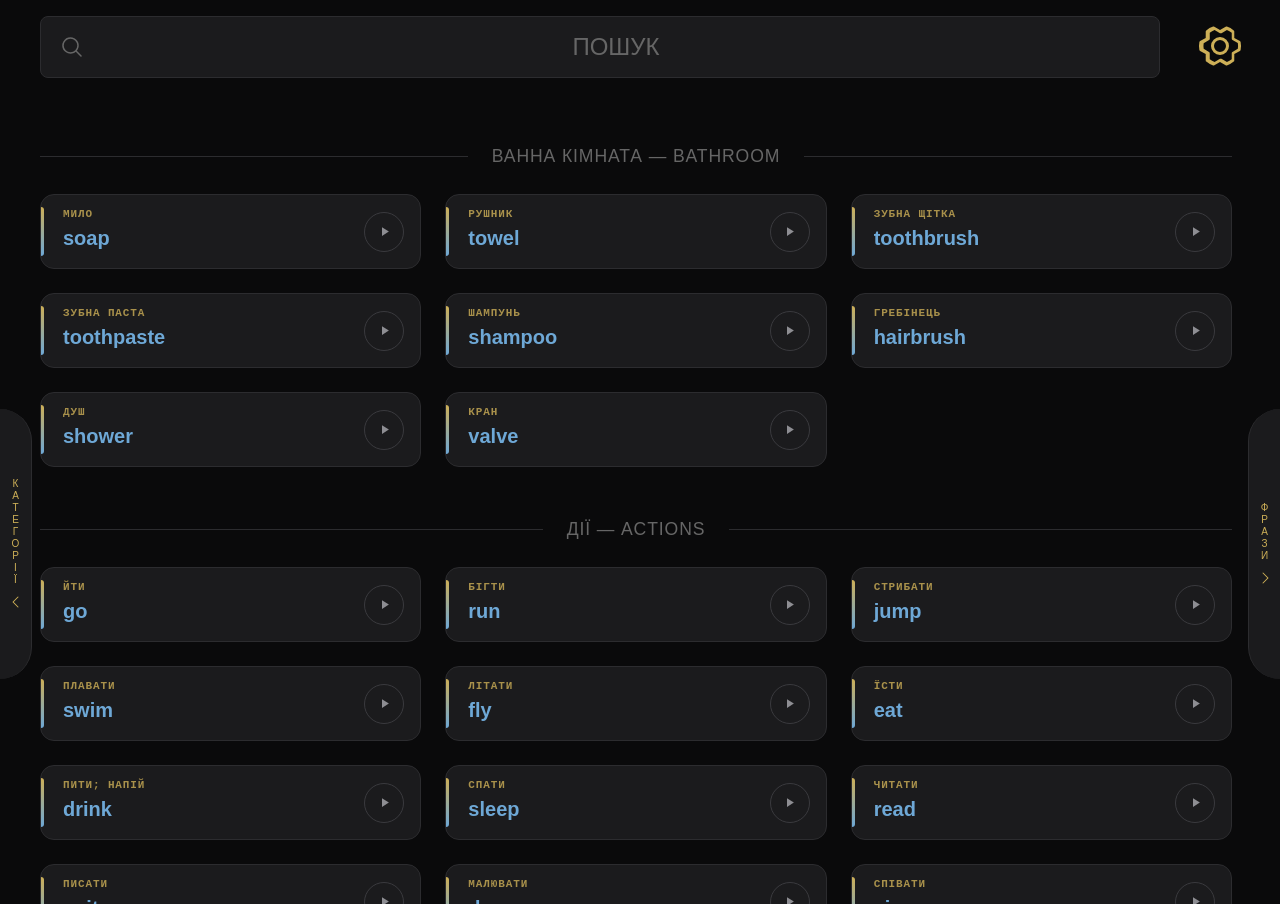
==== index.html @ 7ca6e440 "Fixes mobile" ====
<!DOCTYPE html>
<html lang="uk">

<head>
  <meta charset="UTF-8">
  <meta name="viewport" content="width=device-width, initial-scale=1.0">
  <meta name="theme-color" content="#000000">
  <meta name="description" content="Вивчайте англійські слова безкоштовно! 60+ тематичних категорій: тварини, їжа, емоції, кольори та інше. Інтерактивне навчання з вимовою — ідеально для дітей та початківців.">
  <meta name="keywords" content="англійська для дітей, вивчення англійської мови для дітей, англійські слова для дітей, практика англійської мови, вчити англійську безкоштовно, онлайн англійська для дітей, інтерактивна англійська, англійський словник для дітей, вимова англійських слів, англійська для початківців, learn english for kids ukraine, англійська мова для школярів">
  <meta name="language" content="uk">
  <meta name="author" content="English Language Learning">
  <meta name="robots" content="index, follow, max-image-preview:large, max-snippet:-1, max-video-preview:-1">
  <meta name="google-site-verification" content="_cv8cW0G364KXwKJCpCvwAetA9E8yUuNDShGNTq0FiU">

  <!-- Open Graph Tags -->
  <meta property="og:title" content="Англійська для дітей — Вивчайте слова безкоштовно">
  <meta property="og:description" content="60+ тематичних категорій англійських слів з інтерактивною вимовою. Безкоштовно, без реєстрації — ідеально для дітей та школярів.">
  <meta property="og:type" content="website">
  <meta property="og:locale" content="uk_UA">
  <meta property="og:url" content="https://oleksandr-storchak.github.io/english/">
  <meta property="og:image" content="https://oleksandr-storchak.github.io/english/icon512_rounded.png">
  <meta property="og:image:width" content="512">
  <meta property="og:image:height" content="512">

  <!-- Twitter Card -->
  <meta name="twitter:card" content="summary_large_image">
  <meta name="twitter:title" content="Англійська для дітей — Вивчайте слова безкоштовно">
  <meta name="twitter:description" content="60+ тематичних категорій англійських слів з інтерактивною вимовою. Безкоштовно, без реєстрації.">
  <meta name="twitter:image" content="https://oleksandr-storchak.github.io/english/icon512_rounded.png">

  <!-- Structured Data (Schema.org) -->
  <script type="application/ld+json">
  {
    "@context": "https://schema.org",
    "@type": ["EducationalWebApplication", "LearningResource"],
    "name": "Англійська для дітей",
    "alternateName": "English for Kids Ukraine",
    "description": "Безкоштовний інтерактивний словник англійської мови з 60+ тематичних категорій, вимовою слів та практичними фразами. Ідеально для дітей, школярів та початківців.",
    "url": "https://oleksandr-storchak.github.io/english/",
    "inLanguage": ["uk", "en"],
    "applicationCategory": "EducationalApplication",
    "audience": {
      "@type": "EducationalAudience",
      "educationalRole": "student",
      "audienceType": "children, beginners, school students"
    },
    "educationalLevel": "Beginner",
    "teaches": "English vocabulary, English pronunciation, English phrases",
    "isAccessibleForFree": true,
    "offers": {
      "@type": "Offer",
      "price": "0",
      "priceCurrency": "UAH"
    }
  }
  </script>

  <link rel="manifest" href="manifest.json">
  <link rel="icon" href="favicon.ico" sizes="any">
  <link rel="icon" href="icon512_rounded.png" type="image/png" sizes="512x512">
  <link rel="apple-touch-icon" href="icon512_rounded.png">
  <link rel="sitemap" href="sitemap.xml">
  <link rel="canonical" href="https://oleksandr-storchak.github.io/english/">
  <title>Англійська для дітей — Вивчайте слова безкоштовно</title>
  <link rel="stylesheet" href="styles.css">
  <script src="main.js" defer></script>
</head>

<body>
  <header class="search-wrap">
    <div class="search-box">
      <svg class="search-icon" xmlns="http://www.w3.org/2000/svg" width="24" height="24" viewBox="0 0 256 256">
        <path fill="currentColor"
          d="M229.66 218.34l-50.07-50.06a88.11 88.11 0 1 0-11.31 11.31l50.06 50.07a8 8 0 0 0 11.32-11.32ZM40 112a72 72 0 1 1 72 72a72.08 72.08 0 0 1-72-72Z" />
      </svg>
      <input type="text" id="search" class="search" placeholder="Пошук" autocomplete="off">
      <button id="search-clear" class="search-clear" type="button" aria-label="Clear">&times;</button>
    </div>
    <button id="settings-btn" class="settings-btn" type="button" aria-label="Settings" title="Налаштування">
      <svg xmlns="http://www.w3.org/2000/svg" width="24" height="24" viewBox="0 0 256 256">
        <path fill="currentColor"
          d="M128 80a48 48 0 1 0 48 48a48.05 48.05 0 0 0-48-48Zm0 80a32 32 0 1 1 32-32a32 32 0 0 1-32 32Zm109.94-52.79a8 8 0 0 0-3.89-5.4l-29.83-17-.12-33.62a8 8 0 0 0-2.83-6.08a111.91 111.91 0 0 0-36.72-20.67a8 8 0 0 0-6.46.59L128 42.89L97.88 25a8 8 0 0 0-6.47-.6a112.1 112.1 0 0 0-36.68 20.75a8 8 0 0 0-2.83 6.07l-.15 33.65l-29.83 17a8 8 0 0 0-3.89 5.4a106.47 106.47 0 0 0 0 41.56a8 8 0 0 0 3.89 5.4l29.83 17l.12 33.63a8 8 0 0 0 2.83 6.08a111.91 111.91 0 0 0 36.72 20.67a8 8 0 0 0 6.46-.59L128 213.11l30.13 17.9a8 8 0 0 0 6.47.6a112.1 112.1 0 0 0 36.68-20.75a8 8 0 0 0 2.83-6.07l.15-33.65l29.83-17a8 8 0 0 0 3.89-5.4a106.47 106.47 0 0 0-.04-41.56Zm-14.88 36.1l-28.57 16.25a8 8 0 0 0-3.08 3.14a8 8 0 0 0-.91 4.38l.15 32.2a95.69 95.69 0 0 1-25.71 14.49L136 196.59a8 8 0 0 0-4-1.11a8 8 0 0 0-4 1.07l-28.89 17.17a96.16 96.16 0 0 1-25.71-14.49l-.14-32.2a8 8 0 0 0-4-7.52L40.94 143.27a90.56 90.56 0 0 1 0-30.54l28.57-16.25a8 8 0 0 0 4-7.52l-.15-32.2a95.69 95.69 0 0 1 25.71-14.49L128 59.41a8 8 0 0 0 8-.05l28.89-17.17a96.16 96.16 0 0 1 25.71 14.49l.14 32.2a8 8 0 0 0 4 7.52l28.33 16.24a90.56 90.56 0 0 1-.01 30.67Z" />
      </svg>
    </button>

    <dialog id="settings-dialog" class="settings-dialog">
      <form method="dialog">
        <div class="settings-header">
          <h2>Налаштування</h2>
          <button class="settings-close" type="submit" aria-label="Close">&times;</button>
        </div>
        <label class="settings-label" for="voice-select">Оберіть голос</label>
        <select id="voice-select" class="voice-select">
          <option value="">Оберіть голос</option>
        </select>
      </form>
    </dialog>
  </header>
  <main id="main">
    <section id="categories" class="category-nav" tabindex="-1">
      <input id="category-search" type="text" placeholder="Пошук категорії…" autocomplete="off">
      <div id="no-results" class="no-results hidden">Не знайдено</div>
      <a href="#bathroom">Ванна</a>
      <a href="#actions">Дії</a>
      <a href="#verbs-b1">Дієслова</a>
      <a href="#home">Дім</a>
      <a href="#days">Дні тижня</a>
      <a href="#helping-verbs">Допоміжні</a>
      <a href="#friends">Друзі</a>
      <a href="#emotions">Емоції</a>
      <a href="#pronouns">Займенники</a>
      <a href="#health">Здоров'я</a>
      <a href="#toys">Іграшки</a>
      <a href="#tools">Інструменти</a>
      <a href="#food">Їжа</a>
      <a href="#coffee">Кава</a>
      <a href="#fairy-tales">Казки</a>
      <a href="#collocations-make-do">Make/Do</a>
      <a href="#collocations-take-get">Take/Get</a>
      <a href="#collocations-say-tell">Say/Tell</a>
      <a href="#collocations-hear-listen">Hear/Listen</a>
      <a href="#flowers">Квіти</a>
      <a href="#colors">Кольори</a>
      <a href="#insects">Комахи</a>
      <a href="#space">Космос</a>
      <a href="#kitchenware">Кухня</a>
      <a href="#summer">Літо</a>
      <a href="#people">Люди</a>
      <a href="#materials">Матеріали</a>
      <a href="#furniture">Меблі</a>
      <a href="#city">Місто</a>
      <a href="#months">Місяці</a>
      <a href="#sea-animals">Морські</a>
      <a href="#music">Музика</a>
      <a href="#drinks">Напої</a>
      <a href="#face">Обличчя</a>
      <a href="#vegetables">Овочі</a>
      <a href="#clothes">Одяг</a>
      <a href="#description">Опис</a>
      <a href="#questions">Питання</a>
      <a href="#travel">Подорож</a>
      <a href="#weather">Погода</a>
      <a href="#position">Позиція</a>
      <a href="#seasons">Пори року</a>
      <a href="#everyday-objects">Предмети</a>
      <a href="#greetings">Привітання</a>
      <a href="#prepositions">Прийменники</a>
      <a href="#nature">Природа</a>
      <a href="#adverbs">Прислівники</a>
      <a href="#frequency-adverbs">Прислівники частоти</a>
      <a href="#time-adverbs">Прислівники часу</a>
      <a href="#professions">Професії</a>
      <a href="#birds">Птахи</a>
      <a href="#plants">Рослини</a>
      <a href="#world">Світ</a>
      <a href="#holidays">Свята</a>
      <a href="#family">Сім'я</a>
      <a href="#function-words">Службові</a>
      <a href="#sweets">Солодощі</a>
      <a href="#conjunctions">Сполучники</a>
      <a href="#sports">Спорт</a>
      <a href="#idioms">Сталі вирази</a>
      <a href="#state">Стан</a>
      <a href="#pets">Тварини</a>
      <a href="#wild-animals">Тварини (дикі)</a>
      <a href="#body">Тіло</a>
      <a href="#transport">Транспорт</a>
      <a href="#farm-animals">Ферма</a>
      <a href="#shapes">Форми</a>
      <a href="#phrasal-verbs">Фразові дієслова</a>
      <a href="#fruits">Фрукти</a>
      <a href="#time">Час</a>
      <a href="#time-of-day">Час доби</a>
      <a href="#numbers">Числа</a>
      <a href="#school">Школа</a>
    </section>
    <button id="back-btn" class="back-to-categories" aria-label="Back to categories">
      <span>Категорії</span>
      <svg xmlns="http://www.w3.org/2000/svg" width="16" height="16" viewBox="0 0 256 256">
        <path d="M165.66,202.34a8,8,0,0,1-11.32,11.32l-80-80a8,8,0,0,1,0-11.32l80-80a8,8,0,0,1,11.32,11.32L91.31,128Z"/>
      </svg>
    </button>
    <section id="words" tabindex="-1">
      <div id="words-no-results" class="no-results hidden">Не знайдено</div>

      <div class="divider" id="bathroom">
        <hr><span>Ванна кімната — Bathroom</span>
        <hr>
      </div>
      <ul class="words">
        <li onclick="playWord(this)"><span class="card-label"><span class="uk">мило</span><span class="en">soap</span></span><span class="play-btn"><svg class="play-icon" width="15" height="15" viewBox="0 0 24 24" fill="currentColor"><path d="M8 5v14l11-7z"/></svg><span class="eq"><i></i><i></i><i></i></span></span></li>
        <li onclick="playWord(this)"><span class="card-label"><span class="uk">рушник</span><span class="en">towel</span></span><span class="play-btn"><svg class="play-icon" width="15" height="15" viewBox="0 0 24 24" fill="currentColor"><path d="M8 5v14l11-7z"/></svg><span class="eq"><i></i><i></i><i></i></span></span></li>
        <li onclick="playWord(this)"><span class="card-label"><span class="uk">зубна щітка</span><span class="en">toothbrush</span></span><span class="play-btn"><svg class="play-icon" width="15" height="15" viewBox="0 0 24 24" fill="currentColor"><path d="M8 5v14l11-7z"/></svg><span class="eq"><i></i><i></i><i></i></span></span></li>
        <li onclick="playWord(this)"><span class="card-label"><span class="uk">зубна паста</span><span class="en">toothpaste</span></span><span class="play-btn"><svg class="play-icon" width="15" height="15" viewBox="0 0 24 24" fill="currentColor"><path d="M8 5v14l11-7z"/></svg><span class="eq"><i></i><i></i><i></i></span></span></li>
        <li onclick="playWord(this)"><span class="card-label"><span class="uk">шампунь</span><span class="en">shampoo</span></span><span class="play-btn"><svg class="play-icon" width="15" height="15" viewBox="0 0 24 24" fill="currentColor"><path d="M8 5v14l11-7z"/></svg><span class="eq"><i></i><i></i><i></i></span></span></li>
        <li onclick="playWord(this)"><span class="card-label"><span class="uk">гребінець</span><span class="en">hairbrush</span></span><span class="play-btn"><svg class="play-icon" width="15" height="15" viewBox="0 0 24 24" fill="currentColor"><path d="M8 5v14l11-7z"/></svg><span class="eq"><i></i><i></i><i></i></span></span></li>
        <li onclick="playWord(this)"><span class="card-label"><span class="uk">душ</span><span class="en">shower</span></span><span class="play-btn"><svg class="play-icon" width="15" height="15" viewBox="0 0 24 24" fill="currentColor"><path d="M8 5v14l11-7z"/></svg><span class="eq"><i></i><i></i><i></i></span></span></li>
        <li onclick="playWord(this)"><span class="card-label"><span class="uk">кран</span><span class="en">valve</span></span><span class="play-btn"><svg class="play-icon" width="15" height="15" viewBox="0 0 24 24" fill="currentColor"><path d="M8 5v14l11-7z"/></svg><span class="eq"><i></i><i></i><i></i></span></span></li>
      </ul>

      <div class="divider" id="actions">
        <hr><span>Дії — Actions</span>
        <hr>
      </div>
      <ul class="words">
        <li onclick="playWord(this)"><span class="card-label"><span class="uk">йти</span><span class="en">go</span></span><span class="play-btn"><svg class="play-icon" width="15" height="15" viewBox="0 0 24 24" fill="currentColor"><path d="M8 5v14l11-7z"/></svg><span class="eq"><i></i><i></i><i></i></span></span></li>
        <li onclick="playWord(this)"><span class="card-label"><span class="uk">бігти</span><span class="en">run</span></span><span class="play-btn"><svg class="play-icon" width="15" height="15" viewBox="0 0 24 24" fill="currentColor"><path d="M8 5v14l11-7z"/></svg><span class="eq"><i></i><i></i><i></i></span></span></li>
        <li onclick="playWord(this)"><span class="card-label"><span class="uk">стрибати</span><span class="en">jump</span></span><span class="play-btn"><svg class="play-icon" width="15" height="15" viewBox="0 0 24 24" fill="currentColor"><path d="M8 5v14l11-7z"/></svg><span class="eq"><i></i><i></i><i></i></span></span></li>
        <li onclick="playWord(this)"><span class="card-label"><span class="uk">плавати</span><span class="en">swim</span></span><span class="play-btn"><svg class="play-icon" width="15" height="15" viewBox="0 0 24 24" fill="currentColor"><path d="M8 5v14l11-7z"/></svg><span class="eq"><i></i><i></i><i></i></span></span></li>
        <li onclick="playWord(this)"><span class="card-label"><span class="uk">літати</span><span class="en">fly</span></span><span class="play-btn"><svg class="play-icon" width="15" height="15" viewBox="0 0 24 24" fill="currentColor"><path d="M8 5v14l11-7z"/></svg><span class="eq"><i></i><i></i><i></i></span></span></li>
        <li onclick="playWord(this)"><span class="card-label"><span class="uk">їсти</span><span class="en">eat</span></span><span class="play-btn"><svg class="play-icon" width="15" height="15" viewBox="0 0 24 24" fill="currentColor"><path d="M8 5v14l11-7z"/></svg><span class="eq"><i></i><i></i><i></i></span></span></li>
        <li onclick="playWord(this)"><span class="card-label"><span class="uk">пити; напій</span><span class="en">drink</span></span><span class="play-btn"><svg class="play-icon" width="15" height="15" viewBox="0 0 24 24" fill="currentColor"><path d="M8 5v14l11-7z"/></svg><span class="eq"><i></i><i></i><i></i></span></span></li>
        <li onclick="playWord(this)"><span class="card-label"><span class="uk">спати</span><span class="en">sleep</span></span><span class="play-btn"><svg class="play-icon" width="15" height="15" viewBox="0 0 24 24" fill="currentColor"><path d="M8 5v14l11-7z"/></svg><span class="eq"><i></i><i></i><i></i></span></span></li>
        <li onclick="playWord(this)"><span class="card-label"><span class="uk">читати</span><span class="en">read</span></span><span class="play-btn"><svg class="play-icon" width="15" height="15" viewBox="0 0 24 24" fill="currentColor"><path d="M8 5v14l11-7z"/></svg><span class="eq"><i></i><i></i><i></i></span></span></li>
        <li onclick="playWord(this)"><span class="card-label"><span class="uk">писати</span><span class="en">write</span></span><span class="play-btn"><svg class="play-icon" width="15" height="15" viewBox="0 0 24 24" fill="currentColor"><path d="M8 5v14l11-7z"/></svg><span class="eq"><i></i><i></i><i></i></span></span></li>
        <li onclick="playWord(this)"><span class="card-label"><span class="uk">малювати</span><span class="en">draw</span></span><span class="play-btn"><svg class="play-icon" width="15" height="15" viewBox="0 0 24 24" fill="currentColor"><path d="M8 5v14l11-7z"/></svg><span class="eq"><i></i><i></i><i></i></span></span></li>
        <li onclick="playWord(this)"><span class="card-label"><span class="uk">співати</span><span class="en">sing</span></span><span class="play-btn"><svg class="play-icon" width="15" height="15" viewBox="0 0 24 24" fill="currentColor"><path d="M8 5v14l11-7z"/></svg><span class="eq"><i></i><i></i><i></i></span></span></li>
        <li onclick="playWord(this)"><span class="card-label"><span class="uk">танцювати</span><span class="en">dance</span></span><span class="play-btn"><svg class="play-icon" width="15" height="15" viewBox="0 0 24 24" fill="currentColor"><path d="M8 5v14l11-7z"/></svg><span class="eq"><i></i><i></i><i></i></span></span></li>
        <li onclick="playWord(this)"><span class="card-label"><span class="uk">грати</span><span class="en">play</span></span><span class="play-btn"><svg class="play-icon" width="15" height="15" viewBox="0 0 24 24" fill="currentColor"><path d="M8 5v14l11-7z"/></svg><span class="eq"><i></i><i></i><i></i></span></span></li>
        <li onclick="playWord(this)"><span class="card-label"><span class="uk">дивитися</span><span class="en">look</span></span><span class="play-btn"><svg class="play-icon" width="15" height="15" viewBox="0 0 24 24" fill="currentColor"><path d="M8 5v14l11-7z"/></svg><span class="eq"><i></i><i></i><i></i></span></span></li>
        <li onclick="playWord(this)"><span class="card-label"><span class="uk">слухати</span><span class="en">listen</span></span><span class="play-btn"><svg class="play-icon" width="15" height="15" viewBox="0 0 24 24" fill="currentColor"><path d="M8 5v14l11-7z"/></svg><span class="eq"><i></i><i></i><i></i></span></span></li>
        <li onclick="playWord(this)"><span class="card-label"><span class="uk">говорити</span><span class="en">talk</span></span><span class="play-btn"><svg class="play-icon" width="15" height="15" viewBox="0 0 24 24" fill="currentColor"><path d="M8 5v14l11-7z"/></svg><span class="eq"><i></i><i></i><i></i></span></span></li>
        <li onclick="playWord(this)"><span class="card-label"><span class="uk">думати</span><span class="en">think</span></span><span class="play-btn"><svg class="play-icon" width="15" height="15" viewBox="0 0 24 24" fill="currentColor"><path d="M8 5v14l11-7z"/></svg><span class="eq"><i></i><i></i><i></i></span></span></li>
        <li onclick="playWord(this)"><span class="card-label"><span class="uk">знати</span><span class="en">know</span></span><span class="play-btn"><svg class="play-icon" width="15" height="15" viewBox="0 0 24 24" fill="currentColor"><path d="M8 5v14l11-7z"/></svg><span class="eq"><i></i><i></i><i></i></span></span></li>
        <li onclick="playWord(this)"><span class="card-label"><span class="uk">хотіти</span><span class="en">want</span></span><span class="play-btn"><svg class="play-icon" width="15" height="15" viewBox="0 0 24 24" fill="currentColor"><path d="M8 5v14l11-7z"/></svg><span class="eq"><i></i><i></i><i></i></span></span></li>
        <li onclick="playWord(this)"><span class="card-label"><span class="uk">любити</span><span class="en">love</span></span><span class="play-btn"><svg class="play-icon" width="15" height="15" viewBox="0 0 24 24" fill="currentColor"><path d="M8 5v14l11-7z"/></svg><span class="eq"><i></i><i></i><i></i></span></span></li>
        <li onclick="playWord(this)"><span class="card-label"><span class="uk">дати</span><span class="en">give</span></span><span class="play-btn"><svg class="play-icon" width="15" height="15" viewBox="0 0 24 24" fill="currentColor"><path d="M8 5v14l11-7z"/></svg><span class="eq"><i></i><i></i><i></i></span></span></li>
        <li onclick="playWord(this)"><span class="card-label"><span class="uk">брати</span><span class="en">take</span></span><span class="play-btn"><svg class="play-icon" width="15" height="15" viewBox="0 0 24 24" fill="currentColor"><path d="M8 5v14l11-7z"/></svg><span class="eq"><i></i><i></i><i></i></span></span></li>
        <li onclick="playWord(this)"><span class="card-label"><span class="uk">відкривати</span><span class="en">open</span></span><span class="play-btn"><svg class="play-icon" width="15" height="15" viewBox="0 0 24 24" fill="currentColor"><path d="M8 5v14l11-7z"/></svg><span class="eq"><i></i><i></i><i></i></span></span></li>
        <li onclick="playWord(this)"><span class="card-label"><span class="uk">закривати</span><span class="en">close</span></span><span class="play-btn"><svg class="play-icon" width="15" height="15" viewBox="0 0 24 24" fill="currentColor"><path d="M8 5v14l11-7z"/></svg><span class="eq"><i></i><i></i><i></i></span></span></li>
        <li onclick="playWord(this)"><span class="card-label"><span class="uk">сидіти</span><span class="en">sit</span></span><span class="play-btn"><svg class="play-icon" width="15" height="15" viewBox="0 0 24 24" fill="currentColor"><path d="M8 5v14l11-7z"/></svg><span class="eq"><i></i><i></i><i></i></span></span></li>
        <li onclick="playWord(this)"><span class="card-label"><span class="uk">стояти</span><span class="en">stand</span></span><span class="play-btn"><svg class="play-icon" width="15" height="15" viewBox="0 0 24 24" fill="currentColor"><path d="M8 5v14l11-7z"/></svg><span class="eq"><i></i><i></i><i></i></span></span></li>
        <li onclick="playWord(this)"><span class="card-label"><span class="uk">лежати</span><span class="en">lie down</span></span><span class="play-btn"><svg class="play-icon" width="15" height="15" viewBox="0 0 24 24" fill="currentColor"><path d="M8 5v14l11-7z"/></svg><span class="eq"><i></i><i></i><i></i></span></span></li>
        <li onclick="playWord(this)"><span class="card-label"><span class="uk">чекати</span><span class="en">wait</span></span><span class="play-btn"><svg class="play-icon" width="15" height="15" viewBox="0 0 24 24" fill="currentColor"><path d="M8 5v14l11-7z"/></svg><span class="eq"><i></i><i></i><i></i></span></span></li>
        <li onclick="playWord(this)"><span class="card-label"><span class="uk">шукати</span><span class="en">search</span></span><span class="play-btn"><svg class="play-icon" width="15" height="15" viewBox="0 0 24 24" fill="currentColor"><path d="M8 5v14l11-7z"/></svg><span class="eq"><i></i><i></i><i></i></span></span></li>
        <li onclick="playWord(this)"><span class="card-label"><span class="uk">знаходити</span><span class="en">find</span></span><span class="play-btn"><svg class="play-icon" width="15" height="15" viewBox="0 0 24 24" fill="currentColor"><path d="M8 5v14l11-7z"/></svg><span class="eq"><i></i><i></i><i></i></span></span></li>
        <li onclick="playWord(this)"><span class="card-label"><span class="uk">носити</span><span class="en">carry</span></span><span class="play-btn"><svg class="play-icon" width="15" height="15" viewBox="0 0 24 24" fill="currentColor"><path d="M8 5v14l11-7z"/></svg><span class="eq"><i></i><i></i><i></i></span></span></li>
        <li onclick="playWord(this)"><span class="card-label"><span class="uk">будувати</span><span class="en">build</span></span><span class="play-btn"><svg class="play-icon" width="15" height="15" viewBox="0 0 24 24" fill="currentColor"><path d="M8 5v14l11-7z"/></svg><span class="eq"><i></i><i></i><i></i></span></span></li>
        <li onclick="playWord(this)"><span class="card-label"><span class="uk">мити</span><span class="en">wash</span></span><span class="play-btn"><svg class="play-icon" width="15" height="15" viewBox="0 0 24 24" fill="currentColor"><path d="M8 5v14l11-7z"/></svg><span class="eq"><i></i><i></i><i></i></span></span></li>
        <li onclick="playWord(this)"><span class="card-label"><span class="uk">готувати</span><span class="en">cook</span></span><span class="play-btn"><svg class="play-icon" width="15" height="15" viewBox="0 0 24 24" fill="currentColor"><path d="M8 5v14l11-7z"/></svg><span class="eq"><i></i><i></i><i></i></span></span></li>
        <li onclick="playWord(this)"><span class="card-label"><span class="uk">різати</span><span class="en">cut</span></span><span class="play-btn"><svg class="play-icon" width="15" height="15" viewBox="0 0 24 24" fill="currentColor"><path d="M8 5v14l11-7z"/></svg><span class="eq"><i></i><i></i><i></i></span></span></li>
        <li onclick="playWord(this)"><span class="card-label"><span class="uk">кидати</span><span class="en">throw</span></span><span class="play-btn"><svg class="play-icon" width="15" height="15" viewBox="0 0 24 24" fill="currentColor"><path d="M8 5v14l11-7z"/></svg><span class="eq"><i></i><i></i><i></i></span></span></li>
        <li onclick="playWord(this)"><span class="card-label"><span class="uk">ловити</span><span class="en">catch</span></span><span class="play-btn"><svg class="play-icon" width="15" height="15" viewBox="0 0 24 24" fill="currentColor"><path d="M8 5v14l11-7z"/></svg><span class="eq"><i></i><i></i><i></i></span></span></li>
        <li onclick="playWord(this)"><span class="card-label"><span class="uk">ховати</span><span class="en">hide</span></span><span class="play-btn"><svg class="play-icon" width="15" height="15" viewBox="0 0 24 24" fill="currentColor"><path d="M8 5v14l11-7z"/></svg><span class="eq"><i></i><i></i><i></i></span></span></li>
        <li onclick="playWord(this)"><span class="card-label"><span class="uk">допомагати</span><span class="en">help</span></span><span class="play-btn"><svg class="play-icon" width="15" height="15" viewBox="0 0 24 24" fill="currentColor"><path d="M8 5v14l11-7z"/></svg><span class="eq"><i></i><i></i><i></i></span></span></li>
        <li onclick="playWord(this)"><span class="card-label"><span class="uk">вчити</span><span class="en">learn</span></span><span class="play-btn"><svg class="play-icon" width="15" height="15" viewBox="0 0 24 24" fill="currentColor"><path d="M8 5v14l11-7z"/></svg><span class="eq"><i></i><i></i><i></i></span></span></li>
        <li onclick="playWord(this)"><span class="card-label"><span class="uk">пам'ятати</span><span class="en">remember</span></span><span class="play-btn"><svg class="play-icon" width="15" height="15" viewBox="0 0 24 24" fill="currentColor"><path d="M8 5v14l11-7z"/></svg><span class="eq"><i></i><i></i><i></i></span></span></li>
        <li onclick="playWord(this)"><span class="card-label"><span class="uk">забувати</span><span class="en">forget</span></span><span class="play-btn"><svg class="play-icon" width="15" height="15" viewBox="0 0 24 24" fill="currentColor"><path d="M8 5v14l11-7z"/></svg><span class="eq"><i></i><i></i><i></i></span></span></li>
        <li onclick="playWord(this)"><span class="card-label"><span class="uk">починати</span><span class="en">start</span></span><span class="play-btn"><svg class="play-icon" width="15" height="15" viewBox="0 0 24 24" fill="currentColor"><path d="M8 5v14l11-7z"/></svg><span class="eq"><i></i><i></i><i></i></span></span></li>
        <li onclick="playWord(this)"><span class="card-label"><span class="uk">закінчувати</span><span class="en">finish</span></span><span class="play-btn"><svg class="play-icon" width="15" height="15" viewBox="0 0 24 24" fill="currentColor"><path d="M8 5v14l11-7z"/></svg><span class="eq"><i></i><i></i><i></i></span></span></li>
        <li onclick="playWord(this)"><span class="card-label"><span class="uk">робити</span><span class="en">do</span></span><span class="play-btn"><svg class="play-icon" width="15" height="15" viewBox="0 0 24 24" fill="currentColor"><path d="M8 5v14l11-7z"/></svg><span class="eq"><i></i><i></i><i></i></span></span></li>
        <li onclick="playWord(this)"><span class="card-label"><span class="uk">бачити</span><span class="en">see</span></span><span class="play-btn"><svg class="play-icon" width="15" height="15" viewBox="0 0 24 24" fill="currentColor"><path d="M8 5v14l11-7z"/></svg><span class="eq"><i></i><i></i><i></i></span></span></li>
        <li onclick="playWord(this)"><span class="card-label"><span class="uk">чути</span><span class="en">hear</span></span><span class="play-btn"><svg class="play-icon" width="15" height="15" viewBox="0 0 24 24" fill="currentColor"><path d="M8 5v14l11-7z"/></svg><span class="eq"><i></i><i></i><i></i></span></span></li>
        <li onclick="playWord(this)"><span class="card-label"><span class="uk">відповідати</span><span class="en">answer</span></span><span class="play-btn"><svg class="play-icon" width="15" height="15" viewBox="0 0 24 24" fill="currentColor"><path d="M8 5v14l11-7z"/></svg><span class="eq"><i></i><i></i><i></i></span></span></li>
        <li onclick="playWord(this)"><span class="card-label"><span class="uk">питати</span><span class="en">ask</span></span><span class="play-btn"><svg class="play-icon" width="15" height="15" viewBox="0 0 24 24" fill="currentColor"><path d="M8 5v14l11-7z"/></svg><span class="eq"><i></i><i></i><i></i></span></span></li>
        <li onclick="playWord(this)"><span class="card-label"><span class="uk">сміятися</span><span class="en">laugh</span></span><span class="play-btn"><svg class="play-icon" width="15" height="15" viewBox="0 0 24 24" fill="currentColor"><path d="M8 5v14l11-7z"/></svg><span class="eq"><i></i><i></i><i></i></span></span></li>
        <li onclick="playWord(this)"><span class="card-label"><span class="uk">плакати</span><span class="en">cry</span></span><span class="play-btn"><svg class="play-icon" width="15" height="15" viewBox="0 0 24 24" fill="currentColor"><path d="M8 5v14l11-7z"/></svg><span class="eq"><i></i><i></i><i></i></span></span></li>
        <li onclick="playWord(this)"><span class="card-label"><span class="uk">посміхатися</span><span class="en">smile</span></span><span class="play-btn"><svg class="play-icon" width="15" height="15" viewBox="0 0 24 24" fill="currentColor"><path d="M8 5v14l11-7z"/></svg><span class="eq"><i></i><i></i><i></i></span></span></li>
        <li onclick="playWord(this)"><span class="card-label"><span class="uk">обіймати</span><span class="en">hug</span></span><span class="play-btn"><svg class="play-icon" width="15" height="15" viewBox="0 0 24 24" fill="currentColor"><path d="M8 5v14l11-7z"/></svg><span class="eq"><i></i><i></i><i></i></span></span></li>
        <li onclick="playWord(this)"><span class="card-label"><span class="uk">цілувати</span><span class="en">kiss</span></span><span class="play-btn"><svg class="play-icon" width="15" height="15" viewBox="0 0 24 24" fill="currentColor"><path d="M8 5v14l11-7z"/></svg><span class="eq"><i></i><i></i><i></i></span></span></li>
        <li onclick="playWord(this)"><span class="card-label"><span class="uk">мріяти</span><span class="en">dream</span></span><span class="play-btn"><svg class="play-icon" width="15" height="15" viewBox="0 0 24 24" fill="currentColor"><path d="M8 5v14l11-7z"/></svg><span class="eq"><i></i><i></i><i></i></span></span></li>
        <li onclick="playWord(this)"><span class="card-label"><span class="uk">діяти; розігрувати</span><span class="en">act</span></span><span class="play-btn"><svg class="play-icon" width="15" height="15" viewBox="0 0 24 24" fill="currentColor"><path d="M8 5v14l11-7z"/></svg><span class="eq"><i></i><i></i><i></i></span></span></li>
        <li onclick="playWord(this)"><span class="card-label"><span class="uk">перевіряти</span><span class="en">check</span></span><span class="play-btn"><svg class="play-icon" width="15" height="15" viewBox="0 0 24 24" fill="currentColor"><path d="M8 5v14l11-7z"/></svg><span class="eq"><i></i><i></i><i></i></span></span></li>
        <li onclick="playWord(this)"><span class="card-label"><span class="uk">жити</span><span class="en">live</span></span><span class="play-btn"><svg class="play-icon" width="15" height="15" viewBox="0 0 24 24" fill="currentColor"><path d="M8 5v14l11-7z"/></svg><span class="eq"><i></i><i></i><i></i></span></span></li>
        <li onclick="playWord(this)"><span class="card-label"><span class="uk">потребувати</span><span class="en">need</span></span><span class="play-btn"><svg class="play-icon" width="15" height="15" viewBox="0 0 24 24" fill="currentColor"><path d="M8 5v14l11-7z"/></svg><span class="eq"><i></i><i></i><i></i></span></span></li>
        <li onclick="playWord(this)"><span class="card-label"><span class="uk">покласти</span><span class="en">put</span></span><span class="play-btn"><svg class="play-icon" width="15" height="15" viewBox="0 0 24 24" fill="currentColor"><path d="M8 5v14l11-7z"/></svg><span class="eq"><i></i><i></i><i></i></span></span></li>
        <li onclick="playWord(this)"><span class="card-label"><span class="uk">повторювати</span><span class="en">repeat</span></span><span class="play-btn"><svg class="play-icon" width="15" height="15" viewBox="0 0 24 24" fill="currentColor"><path d="M8 5v14l11-7z"/></svg><span class="eq"><i></i><i></i><i></i></span></span></li>
        <li onclick="playWord(this)"><span class="card-label"><span class="uk">казати</span><span class="en">say</span></span><span class="play-btn"><svg class="play-icon" width="15" height="15" viewBox="0 0 24 24" fill="currentColor"><path d="M8 5v14l11-7z"/></svg><span class="eq"><i></i><i></i><i></i></span></span></li>
        <li onclick="playWord(this)"><span class="card-label"><span class="uk">показати</span><span class="en">show</span></span><span class="play-btn"><svg class="play-icon" width="15" height="15" viewBox="0 0 24 24" fill="currentColor"><path d="M8 5v14l11-7z"/></svg><span class="eq"><i></i><i></i><i></i></span></span></li>
        <li onclick="playWord(this)"><span class="card-label"><span class="uk">торкатися</span><span class="en">touch</span></span><span class="play-btn"><svg class="play-icon" width="15" height="15" viewBox="0 0 24 24" fill="currentColor"><path d="M8 5v14l11-7z"/></svg><span class="eq"><i></i><i></i><i></i></span></span></li>
        <li onclick="playWord(this)"><span class="card-label"><span class="uk">обводити</span><span class="en">trace</span></span><span class="play-btn"><svg class="play-icon" width="15" height="15" viewBox="0 0 24 24" fill="currentColor"><path d="M8 5v14l11-7z"/></svg><span class="eq"><i></i><i></i><i></i></span></span></li>
        <li onclick="playWord(this)"><span class="card-label"><span class="uk">позначити галочкою</span><span class="en">tick</span></span><span class="play-btn"><svg class="play-icon" width="15" height="15" viewBox="0 0 24 24" fill="currentColor"><path d="M8 5v14l11-7z"/></svg><span class="eq"><i></i><i></i><i></i></span></span></li>
        <li onclick="playWord(this)"><span class="card-label"><span class="uk">дивитися</span><span class="en">watch</span></span><span class="play-btn"><svg class="play-icon" width="15" height="15" viewBox="0 0 24 24" fill="currentColor"><path d="M8 5v14l11-7z"/></svg><span class="eq"><i></i><i></i><i></i></span></span></li>
      </ul>

      <div class="divider" id="verbs-b1">
        <hr><span>Дієслова — Verbs (B1)</span>
        <hr>
      </div>
      <ul class="words">
        <li onclick="playWord(this)"><span class="card-label"><span class="uk">досягати</span><span class="en">achieve</span></span><span class="play-btn"><svg class="play-icon" width="15" height="15" viewBox="0 0 24 24" fill="currentColor"><path d="M8 5v14l11-7z"/></svg><span class="eq"><i></i><i></i><i></i></span></span></li>
        <li onclick="playWord(this)"><span class="card-label"><span class="uk">уникати</span><span class="en">avoid</span></span><span class="play-btn"><svg class="play-icon" width="15" height="15" viewBox="0 0 24 24" fill="currentColor"><path d="M8 5v14l11-7z"/></svg><span class="eq"><i></i><i></i><i></i></span></span></li>
        <li onclick="playWord(this)"><span class="card-label"><span class="uk">покращувати</span><span class="en">improve</span></span><span class="play-btn"><svg class="play-icon" width="15" height="15" viewBox="0 0 24 24" fill="currentColor"><path d="M8 5v14l11-7z"/></svg><span class="eq"><i></i><i></i><i></i></span></span></li>
        <li onclick="playWord(this)"><span class="card-label"><span class="uk">справлятися</span><span class="en">manage</span></span><span class="play-btn"><svg class="play-icon" width="15" height="15" viewBox="0 0 24 24" fill="currentColor"><path d="M8 5v14l11-7z"/></svg><span class="eq"><i></i><i></i><i></i></span></span></li>
        <li onclick="playWord(this)"><span class="card-label"><span class="uk">заохочувати</span><span class="en">encourage</span></span><span class="play-btn"><svg class="play-icon" width="15" height="15" viewBox="0 0 24 24" fill="currentColor"><path d="M8 5v14l11-7z"/></svg><span class="eq"><i></i><i></i><i></i></span></span></li>
        <li onclick="playWord(this)"><span class="card-label"><span class="uk">зменшувати</span><span class="en">reduce</span></span><span class="play-btn"><svg class="play-icon" width="15" height="15" viewBox="0 0 24 24" fill="currentColor"><path d="M8 5v14l11-7z"/></svg><span class="eq"><i></i><i></i><i></i></span></span></li>
        <li onclick="playWord(this)"><span class="card-label"><span class="uk">збільшувати</span><span class="en">increase</span></span><span class="play-btn"><svg class="play-icon" width="15" height="15" viewBox="0 0 24 24" fill="currentColor"><path d="M8 5v14l11-7z"/></svg><span class="eq"><i></i><i></i><i></i></span></span></li>
        <li onclick="playWord(this)"><span class="card-label"><span class="uk">забезпечувати</span><span class="en">provide</span></span><span class="play-btn"><svg class="play-icon" width="15" height="15" viewBox="0 0 24 24" fill="currentColor"><path d="M8 5v14l11-7z"/></svg><span class="eq"><i></i><i></i><i></i></span></span></li>
        <li onclick="playWord(this)"><span class="card-label"><span class="uk">залежати</span><span class="en">depend</span></span><span class="play-btn"><svg class="play-icon" width="15" height="15" viewBox="0 0 24 24" fill="currentColor"><path d="M8 5v14l11-7z"/></svg><span class="eq"><i></i><i></i><i></i></span></span></li>
        <li onclick="playWord(this)"><span class="card-label"><span class="uk">пропонувати</span><span class="en">suggest</span></span><span class="play-btn"><svg class="play-icon" width="15" height="15" viewBox="0 0 24 24" fill="currentColor"><path d="M8 5v14l11-7z"/></svg><span class="eq"><i></i><i></i><i></i></span></span></li>
        <li onclick="playWord(this)"><span class="card-label"><span class="uk">скаржитися</span><span class="en">complain</span></span><span class="play-btn"><svg class="play-icon" width="15" height="15" viewBox="0 0 24 24" fill="currentColor"><path d="M8 5v14l11-7z"/></svg><span class="eq"><i></i><i></i><i></i></span></span></li>
        <li onclick="playWord(this)"><span class="card-label"><span class="uk">відмовлятися</span><span class="en">refuse</span></span><span class="play-btn"><svg class="play-icon" width="15" height="15" viewBox="0 0 24 24" fill="currentColor"><path d="M8 5v14l11-7z"/></svg><span class="eq"><i></i><i></i><i></i></span></span></li>
        <li onclick="playWord(this)"><span class="card-label"><span class="uk">готуватися</span><span class="en">prepare</span></span><span class="play-btn"><svg class="play-icon" width="15" height="15" viewBox="0 0 24 24" fill="currentColor"><path d="M8 5v14l11-7z"/></svg><span class="eq"><i></i><i></i><i></i></span></span></li>
        <li onclick="playWord(this)"><span class="card-label"><span class="uk">усвідомлювати</span><span class="en">realize</span></span><span class="play-btn"><svg class="play-icon" width="15" height="15" viewBox="0 0 24 24" fill="currentColor"><path d="M8 5v14l11-7z"/></svg><span class="eq"><i></i><i></i><i></i></span></span></li>
        <li onclick="playWord(this)"><span class="card-label"><span class="uk">рекомендувати</span><span class="en">recommend</span></span><span class="play-btn"><svg class="play-icon" width="15" height="15" viewBox="0 0 24 24" fill="currentColor"><path d="M8 5v14l11-7z"/></svg><span class="eq"><i></i><i></i><i></i></span></span></li>
        <li onclick="playWord(this)"><span class="card-label"><span class="uk">впізнавати</span><span class="en">recognize</span></span><span class="play-btn"><svg class="play-icon" width="15" height="15" viewBox="0 0 24 24" fill="currentColor"><path d="M8 5v14l11-7z"/></svg><span class="eq"><i></i><i></i><i></i></span></span></li>
        <li onclick="playWord(this)"><span class="card-label"><span class="uk">відповідати</span><span class="en">respond</span></span><span class="play-btn"><svg class="play-icon" width="15" height="15" viewBox="0 0 24 24" fill="currentColor"><path d="M8 5v14l11-7z"/></svg><span class="eq"><i></i><i></i><i></i></span></span></li>
        <li onclick="playWord(this)"><span class="card-label"><span class="uk">виживати</span><span class="en">survive</span></span><span class="play-btn"><svg class="play-icon" width="15" height="15" viewBox="0 0 24 24" fill="currentColor"><path d="M8 5v14l11-7z"/></svg><span class="eq"><i></i><i></i><i></i></span></span></li>
        <li onclick="playWord(this)"><span class="card-label"><span class="uk">підтримувати</span><span class="en">support</span></span><span class="play-btn"><svg class="play-icon" width="15" height="15" viewBox="0 0 24 24" fill="currentColor"><path d="M8 5v14l11-7z"/></svg><span class="eq"><i></i><i></i><i></i></span></span></li>
        <li onclick="playWord(this)"><span class="card-label"><span class="uk">попереджати</span><span class="en">warn</span></span><span class="play-btn"><svg class="play-icon" width="15" height="15" viewBox="0 0 24 24" fill="currentColor"><path d="M8 5v14l11-7z"/></svg><span class="eq"><i></i><i></i><i></i></span></span></li>
      </ul>

      <div class="divider" id="home">
        <hr><span>Дім та кімнати — Home & Rooms</span>
        <hr>
      </div>
      <ul class="words">
        <li onclick="playWord(this)"><span class="card-label"><span class="uk">дім</span><span class="en">house</span></span><span class="play-btn"><svg class="play-icon" width="15" height="15" viewBox="0 0 24 24" fill="currentColor"><path d="M8 5v14l11-7z"/></svg><span class="eq"><i></i><i></i><i></i></span></span></li>
        <li onclick="playWord(this)"><span class="card-label"><span class="uk">кімната</span><span class="en">room</span></span><span class="play-btn"><svg class="play-icon" width="15" height="15" viewBox="0 0 24 24" fill="currentColor"><path d="M8 5v14l11-7z"/></svg><span class="eq"><i></i><i></i><i></i></span></span></li>
        <li onclick="playWord(this)"><span class="card-label"><span class="uk">кухня</span><span class="en">kitchen</span></span><span class="play-btn"><svg class="play-icon" width="15" height="15" viewBox="0 0 24 24" fill="currentColor"><path d="M8 5v14l11-7z"/></svg><span class="eq"><i></i><i></i><i></i></span></span></li>
        <li onclick="playWord(this)"><span class="card-label"><span class="uk">спальня</span><span class="en">bedroom</span></span><span class="play-btn"><svg class="play-icon" width="15" height="15" viewBox="0 0 24 24" fill="currentColor"><path d="M8 5v14l11-7z"/></svg><span class="eq"><i></i><i></i><i></i></span></span></li>
        <li onclick="playWord(this)"><span class="card-label"><span class="uk">ванна</span><span class="en">bathroom</span></span><span class="play-btn"><svg class="play-icon" width="15" height="15" viewBox="0 0 24 24" fill="currentColor"><path d="M8 5v14l11-7z"/></svg><span class="eq"><i></i><i></i><i></i></span></span></li>
        <li onclick="playWord(this)"><span class="card-label"><span class="uk">вітальня</span><span class="en">living room</span></span><span class="play-btn"><svg class="play-icon" width="15" height="15" viewBox="0 0 24 24" fill="currentColor"><path d="M8 5v14l11-7z"/></svg><span class="eq"><i></i><i></i><i></i></span></span></li>
        <li onclick="playWord(this)"><span class="card-label"><span class="uk">коридор</span><span class="en">hallway</span></span><span class="play-btn"><svg class="play-icon" width="15" height="15" viewBox="0 0 24 24" fill="currentColor"><path d="M8 5v14l11-7z"/></svg><span class="eq"><i></i><i></i><i></i></span></span></li>
        <li onclick="playWord(this)"><span class="card-label"><span class="uk">балкон</span><span class="en">balcony</span></span><span class="play-btn"><svg class="play-icon" width="15" height="15" viewBox="0 0 24 24" fill="currentColor"><path d="M8 5v14l11-7z"/></svg><span class="eq"><i></i><i></i><i></i></span></span></li>
        <li onclick="playWord(this)"><span class="card-label"><span class="uk">дах</span><span class="en">roof</span></span><span class="play-btn"><svg class="play-icon" width="15" height="15" viewBox="0 0 24 24" fill="currentColor"><path d="M8 5v14l11-7z"/></svg><span class="eq"><i></i><i></i><i></i></span></span></li>
        <li onclick="playWord(this)"><span class="card-label"><span class="uk">підлога</span><span class="en">floor</span></span><span class="play-btn"><svg class="play-icon" width="15" height="15" viewBox="0 0 24 24" fill="currentColor"><path d="M8 5v14l11-7z"/></svg><span class="eq"><i></i><i></i><i></i></span></span></li>
        <li onclick="playWord(this)"><span class="card-label"><span class="uk">стіна</span><span class="en">wall</span></span><span class="play-btn"><svg class="play-icon" width="15" height="15" viewBox="0 0 24 24" fill="currentColor"><path d="M8 5v14l11-7z"/></svg><span class="eq"><i></i><i></i><i></i></span></span></li>
        <li onclick="playWord(this)"><span class="card-label"><span class="uk">стеля</span><span class="en">ceiling</span></span><span class="play-btn"><svg class="play-icon" width="15" height="15" viewBox="0 0 24 24" fill="currentColor"><path d="M8 5v14l11-7z"/></svg><span class="eq"><i></i><i></i><i></i></span></span></li>
        <li onclick="playWord(this)"><span class="card-label"><span class="uk">сходи</span><span class="en">stairs</span></span><span class="play-btn"><svg class="play-icon" width="15" height="15" viewBox="0 0 24 24" fill="currentColor"><path d="M8 5v14l11-7z"/></svg><span class="eq"><i></i><i></i><i></i></span></span></li>
        <li onclick="playWord(this)"><span class="card-label"><span class="uk">гараж</span><span class="en">garage</span></span><span class="play-btn"><svg class="play-icon" width="15" height="15" viewBox="0 0 24 24" fill="currentColor"><path d="M8 5v14l11-7z"/></svg><span class="eq"><i></i><i></i><i></i></span></span></li>
      </ul>

      <div class="divider" id="days">
        <hr><span>Дні тижня — Days of Week</span>
        <hr>
      </div>
      <ul class="words">
        <li onclick="playWord(this)"><span class="card-label"><span class="uk">понеділок</span><span class="en">Monday</span></span><span class="play-btn"><svg class="play-icon" width="15" height="15" viewBox="0 0 24 24" fill="currentColor"><path d="M8 5v14l11-7z"/></svg><span class="eq"><i></i><i></i><i></i></span></span></li>
        <li onclick="playWord(this)"><span class="card-label"><span class="uk">вівторок</span><span class="en">Tuesday</span></span><span class="play-btn"><svg class="play-icon" width="15" height="15" viewBox="0 0 24 24" fill="currentColor"><path d="M8 5v14l11-7z"/></svg><span class="eq"><i></i><i></i><i></i></span></span></li>
        <li onclick="playWord(this)"><span class="card-label"><span class="uk">середа</span><span class="en">Wednesday</span></span><span class="play-btn"><svg class="play-icon" width="15" height="15" viewBox="0 0 24 24" fill="currentColor"><path d="M8 5v14l11-7z"/></svg><span class="eq"><i></i><i></i><i></i></span></span></li>
        <li onclick="playWord(this)"><span class="card-label"><span class="uk">четвер</span><span class="en">Thursday</span></span><span class="play-btn"><svg class="play-icon" width="15" height="15" viewBox="0 0 24 24" fill="currentColor"><path d="M8 5v14l11-7z"/></svg><span class="eq"><i></i><i></i><i></i></span></span></li>
        <li onclick="playWord(this)"><span class="card-label"><span class="uk">п'ятниця</span><span class="en">Friday</span></span><span class="play-btn"><svg class="play-icon" width="15" height="15" viewBox="0 0 24 24" fill="currentColor"><path d="M8 5v14l11-7z"/></svg><span class="eq"><i></i><i></i><i></i></span></span></li>
        <li onclick="playWord(this)"><span class="card-label"><span class="uk">субота</span><span class="en">Saturday</span></span><span class="play-btn"><svg class="play-icon" width="15" height="15" viewBox="0 0 24 24" fill="currentColor"><path d="M8 5v14l11-7z"/></svg><span class="eq"><i></i><i></i><i></i></span></span></li>
        <li onclick="playWord(this)"><span class="card-label"><span class="uk">неділя</span><span class="en">Sunday</span></span><span class="play-btn"><svg class="play-icon" width="15" height="15" viewBox="0 0 24 24" fill="currentColor"><path d="M8 5v14l11-7z"/></svg><span class="eq"><i></i><i></i><i></i></span></span></li>
      </ul>

      <div class="divider" id="helping-verbs">
        <hr><span>Допоміжні дієслова — Helping Verbs</span>
        <hr>
      </div>
      <ul class="words">
        <li onclick="playWord(this)"><span class="card-label"><span class="uk">можу</span><span class="en">can</span></span><span class="play-btn"><svg class="play-icon" width="15" height="15" viewBox="0 0 24 24" fill="currentColor"><path d="M8 5v14l11-7z"/></svg><span class="eq"><i></i><i></i><i></i></span></span></li>
        <li onclick="playWord(this)"><span class="card-label"><span class="uk">має</span><span class="en">has</span></span><span class="play-btn"><svg class="play-icon" width="15" height="15" viewBox="0 0 24 24" fill="currentColor"><path d="M8 5v14l11-7z"/></svg><span class="eq"><i></i><i></i><i></i></span></span></li>
        <li onclick="playWord(this)"><span class="card-label"><span class="uk">мати</span><span class="en">have</span></span><span class="play-btn"><svg class="play-icon" width="15" height="15" viewBox="0 0 24 24" fill="currentColor"><path d="M8 5v14l11-7z"/></svg><span class="eq"><i></i><i></i><i></i></span></span></li>
        <li onclick="playWord(this)"><span class="card-label"><span class="uk">не є</span><span class="en">isn't</span></span><span class="play-btn"><svg class="play-icon" width="15" height="15" viewBox="0 0 24 24" fill="currentColor"><path d="M8 5v14l11-7z"/></svg><span class="eq"><i></i><i></i><i></i></span></span></li>
        <li onclick="playWord(this)"><span class="card-label"><span class="uk">це є</span><span class="en">it's</span></span><span class="play-btn"><svg class="play-icon" width="15" height="15" viewBox="0 0 24 24" fill="currentColor"><path d="M8 5v14l11-7z"/></svg><span class="eq"><i></i><i></i><i></i></span></span></li>
        <li onclick="playWord(this)"><span class="card-label"><span class="uk">давай/давайте</span><span class="en">let's</span></span><span class="play-btn"><svg class="play-icon" width="15" height="15" viewBox="0 0 24 24" fill="currentColor"><path d="M8 5v14l11-7z"/></svg><span class="eq"><i></i><i></i><i></i></span></span></li>
      </ul>

      <div class="divider" id="friends">
        <hr><span>Друзі — Friends</span>
        <hr>
      </div>
      <ul class="words">
        <li onclick="playWord(this)"><span class="card-label"><span class="uk">знайомий</span><span class="en">acquaintance</span></span><span class="play-btn"><svg class="play-icon" width="15" height="15" viewBox="0 0 24 24" fill="currentColor"><path d="M8 5v14l11-7z"/></svg><span class="eq"><i></i><i></i><i></i></span></span></li>
        <li onclick="playWord(this)"><span class="card-label"><span class="uk">однодумці</span><span class="en">like-minded people</span></span><span class="play-btn"><svg class="play-icon" width="15" height="15" viewBox="0 0 24 24" fill="currentColor"><path d="M8 5v14l11-7z"/></svg><span class="eq"><i></i><i></i><i></i></span></span></li>
        <li onclick="playWord(this)"><span class="card-label"><span class="uk">надійний</span><span class="en">reliable</span></span><span class="play-btn"><svg class="play-icon" width="15" height="15" viewBox="0 0 24 24" fill="currentColor"><path d="M8 5v14l11-7z"/></svg><span class="eq"><i></i><i></i><i></i></span></span></li>
        <li onclick="playWord(this)"><span class="card-label"><span class="uk">сперечатися</span><span class="en">argue</span></span><span class="play-btn"><svg class="play-icon" width="15" height="15" viewBox="0 0 24 24" fill="currentColor"><path d="M8 5v14l11-7z"/></svg><span class="eq"><i></i><i></i><i></i></span></span></li>
        <li onclick="playWord(this)"><span class="card-label"><span class="uk">проводити час разом</span><span class="en">hang out</span></span><span class="play-btn"><svg class="play-icon" width="15" height="15" viewBox="0 0 24 24" fill="currentColor"><path d="M8 5v14l11-7z"/></svg><span class="eq"><i></i><i></i><i></i></span></span></li>
        <li onclick="playWord(this)"><span class="card-label"><span class="uk">підтримувати зв'язок</span><span class="en">keep in touch</span></span><span class="play-btn"><svg class="play-icon" width="15" height="15" viewBox="0 0 24 24" fill="currentColor"><path d="M8 5v14l11-7z"/></svg><span class="eq"><i></i><i></i><i></i></span></span></li>
        <li onclick="playWord(this)"><span class="card-label"><span class="uk">віддалятися</span><span class="en">drift apart</span></span><span class="play-btn"><svg class="play-icon" width="15" height="15" viewBox="0 0 24 24" fill="currentColor"><path d="M8 5v14l11-7z"/></svg><span class="eq"><i></i><i></i><i></i></span></span></li>
        <li onclick="playWord(this)"><span class="card-label"><span class="uk">бути поруч, підтримувати</span><span class="en">be there for</span></span><span class="play-btn"><svg class="play-icon" width="15" height="15" viewBox="0 0 24 24" fill="currentColor"><path d="M8 5v14l11-7z"/></svg><span class="eq"><i></i><i></i><i></i></span></span></li>
        <li onclick="playWord(this)"><span class="card-label"><span class="uk">обмінятися новинами</span><span class="en">catch up</span></span><span class="play-btn"><svg class="play-icon" width="15" height="15" viewBox="0 0 24 24" fill="currentColor"><path d="M8 5v14l11-7z"/></svg><span class="eq"><i></i><i></i><i></i></span></span></li>
      </ul>

      <div class="divider" id="emotions">
        <hr><span>Емоції — Emotions</span>
        <hr>
      </div>
      <ul class="words">
        <li onclick="playWord(this)"><span class="card-label"><span class="uk">радість</span><span class="en">joy</span></span><span class="play-btn"><svg class="play-icon" width="15" height="15" viewBox="0 0 24 24" fill="currentColor"><path d="M8 5v14l11-7z"/></svg><span class="eq"><i></i><i></i><i></i></span></span></li>
        <li onclick="playWord(this)"><span class="card-label"><span class="uk">сум</span><span class="en">sadness</span></span><span class="play-btn"><svg class="play-icon" width="15" height="15" viewBox="0 0 24 24" fill="currentColor"><path d="M8 5v14l11-7z"/></svg><span class="eq"><i></i><i></i><i></i></span></span></li>
        <li onclick="playWord(this)"><span class="card-label"><span class="uk">страх</span><span class="en">fear</span></span><span class="play-btn"><svg class="play-icon" width="15" height="15" viewBox="0 0 24 24" fill="currentColor"><path d="M8 5v14l11-7z"/></svg><span class="eq"><i></i><i></i><i></i></span></span></li>
        <li onclick="playWord(this)"><span class="card-label"><span class="uk">злість</span><span class="en">anger</span></span><span class="play-btn"><svg class="play-icon" width="15" height="15" viewBox="0 0 24 24" fill="currentColor"><path d="M8 5v14l11-7z"/></svg><span class="eq"><i></i><i></i><i></i></span></span></li>
        <li onclick="playWord(this)"><span class="card-label"><span class="uk">любов</span><span class="en">love</span></span><span class="play-btn"><svg class="play-icon" width="15" height="15" viewBox="0 0 24 24" fill="currentColor"><path d="M8 5v14l11-7z"/></svg><span class="eq"><i></i><i></i><i></i></span></span></li>
        <li onclick="playWord(this)"><span class="card-label"><span class="uk">сміх</span><span class="en">laughter</span></span><span class="play-btn"><svg class="play-icon" width="15" height="15" viewBox="0 0 24 24" fill="currentColor"><path d="M8 5v14l11-7z"/></svg><span class="eq"><i></i><i></i><i></i></span></span></li>
        <li onclick="playWord(this)"><span class="card-label"><span class="uk">плач</span><span class="en">crying</span></span><span class="play-btn"><svg class="play-icon" width="15" height="15" viewBox="0 0 24 24" fill="currentColor"><path d="M8 5v14l11-7z"/></svg><span class="eq"><i></i><i></i><i></i></span></span></li>
        <li onclick="playWord(this)"><span class="card-label"><span class="uk">здивування</span><span class="en">surprise</span></span><span class="play-btn"><svg class="play-icon" width="15" height="15" viewBox="0 0 24 24" fill="currentColor"><path d="M8 5v14l11-7z"/></svg><span class="eq"><i></i><i></i><i></i></span></span></li>
        <li onclick="playWord(this)"><span class="card-label"><span class="uk">гордість</span><span class="en">pride</span></span><span class="play-btn"><svg class="play-icon" width="15" height="15" viewBox="0 0 24 24" fill="currentColor"><path d="M8 5v14l11-7z"/></svg><span class="eq"><i></i><i></i><i></i></span></span></li>
        <li onclick="playWord(this)"><span class="card-label"><span class="uk">спокій</span><span class="en">calm</span></span><span class="play-btn"><svg class="play-icon" width="15" height="15" viewBox="0 0 24 24" fill="currentColor"><path d="M8 5v14l11-7z"/></svg><span class="eq"><i></i><i></i><i></i></span></span></li>
        <li onclick="playWord(this)"><span class="card-label"><span class="uk">надія</span><span class="en">hope</span></span><span class="play-btn"><svg class="play-icon" width="15" height="15" viewBox="0 0 24 24" fill="currentColor"><path d="M8 5v14l11-7z"/></svg><span class="eq"><i></i><i></i><i></i></span></span></li>
        <li onclick="playWord(this)"><span class="card-label"><span class="uk">щастя</span><span class="en">happiness</span></span><span class="play-btn"><svg class="play-icon" width="15" height="15" viewBox="0 0 24 24" fill="currentColor"><path d="M8 5v14l11-7z"/></svg><span class="eq"><i></i><i></i><i></i></span></span></li>
        <li onclick="playWord(this)"><span class="card-label"><span class="uk">сором</span><span class="en">shame</span></span><span class="play-btn"><svg class="play-icon" width="15" height="15" viewBox="0 0 24 24" fill="currentColor"><path d="M8 5v14l11-7z"/></svg><span class="eq"><i></i><i></i><i></i></span></span></li>
        <li onclick="playWord(this)"><span class="card-label"><span class="uk">ніжність</span><span class="en">tenderness</span></span><span class="play-btn"><svg class="play-icon" width="15" height="15" viewBox="0 0 24 24" fill="currentColor"><path d="M8 5v14l11-7z"/></svg><span class="eq"><i></i><i></i><i></i></span></span></li>
        <li onclick="playWord(this)"><span class="card-label"><span class="uk">приголомшений</span><span class="en">overwhelmed</span></span><span class="play-btn"><svg class="play-icon" width="15" height="15" viewBox="0 0 24 24" fill="currentColor"><path d="M8 5v14l11-7z"/></svg><span class="eq"><i></i><i></i><i></i></span></span></li>
        <li onclick="playWord(this)"><span class="card-label"><span class="uk">розчарований, засмучений</span><span class="en">frustrated</span></span><span class="play-btn"><svg class="play-icon" width="15" height="15" viewBox="0 0 24 24" fill="currentColor"><path d="M8 5v14l11-7z"/></svg><span class="eq"><i></i><i></i><i></i></span></span></li>
        <li onclick="playWord(this)"><span class="card-label"><span class="uk">полегшений</span><span class="en">relieved</span></span><span class="play-btn"><svg class="play-icon" width="15" height="15" viewBox="0 0 24 24" fill="currentColor"><path d="M8 5v14l11-7z"/></svg><span class="eq"><i></i><i></i><i></i></span></span></li>
        <li onclick="playWord(this)"><span class="card-label"><span class="uk">тривожний</span><span class="en">anxious</span></span><span class="play-btn"><svg class="play-icon" width="15" height="15" viewBox="0 0 24 24" fill="currentColor"><path d="M8 5v14l11-7z"/></svg><span class="eq"><i></i><i></i><i></i></span></span></li>
        <li onclick="playWord(this)"><span class="card-label"><span class="uk">винний</span><span class="en">guilty</span></span><span class="play-btn"><svg class="play-icon" width="15" height="15" viewBox="0 0 24 24" fill="currentColor"><path d="M8 5v14l11-7z"/></svg><span class="eq"><i></i><i></i><i></i></span></span></li>
        <li onclick="playWord(this)"><span class="card-label"><span class="uk">присоромлений</span><span class="en">ashamed</span></span><span class="play-btn"><svg class="play-icon" width="15" height="15" viewBox="0 0 24 24" fill="currentColor"><path d="M8 5v14l11-7z"/></svg><span class="eq"><i></i><i></i><i></i></span></span></li>
        <li onclick="playWord(this)"><span class="card-label"><span class="uk">вдячний</span><span class="en">grateful</span></span><span class="play-btn"><svg class="play-icon" width="15" height="15" viewBox="0 0 24 24" fill="currentColor"><path d="M8 5v14l11-7z"/></svg><span class="eq"><i></i><i></i><i></i></span></span></li>
        <li onclick="playWord(this)"><span class="card-label"><span class="uk">розчарований</span><span class="en">disappointed</span></span><span class="play-btn"><svg class="play-icon" width="15" height="15" viewBox="0 0 24 24" fill="currentColor"><path d="M8 5v14l11-7z"/></svg><span class="eq"><i></i><i></i><i></i></span></span></li>
        <li onclick="playWord(this)"><span class="card-label"><span class="uk">збентежений</span><span class="en">embarrassed</span></span><span class="play-btn"><svg class="play-icon" width="15" height="15" viewBox="0 0 24 24" fill="currentColor"><path d="M8 5v14l11-7z"/></svg><span class="eq"><i></i><i></i><i></i></span></span></li>
        <li onclick="playWord(this)"><span class="card-label"><span class="uk">ревнивий</span><span class="en">jealous</span></span><span class="play-btn"><svg class="play-icon" width="15" height="15" viewBox="0 0 24 24" fill="currentColor"><path d="M8 5v14l11-7z"/></svg><span class="eq"><i></i><i></i><i></i></span></span></li>
        <li onclick="playWord(this)"><span class="card-label"><span class="uk">заздрісний</span><span class="en">envious</span></span><span class="play-btn"><svg class="play-icon" width="15" height="15" viewBox="0 0 24 24" fill="currentColor"><path d="M8 5v14l11-7z"/></svg><span class="eq"><i></i><i></i><i></i></span></span></li>
        <li onclick="playWord(this)"><span class="card-label"><span class="uk">роздратований</span><span class="en">irritated</span></span><span class="play-btn"><svg class="play-icon" width="15" height="15" viewBox="0 0 24 24" fill="currentColor"><path d="M8 5v14l11-7z"/></svg><span class="eq"><i></i><i></i><i></i></span></span></li>
        <li onclick="playWord(this)"><span class="card-label"><span class="uk">впевнений у собі</span><span class="en">confident</span></span><span class="play-btn"><svg class="play-icon" width="15" height="15" viewBox="0 0 24 24" fill="currentColor"><path d="M8 5v14l11-7z"/></svg><span class="eq"><i></i><i></i><i></i></span></span></li>
        <li onclick="playWord(this)"><span class="card-label"><span class="uk">сповнений ентузіазму</span><span class="en">enthusiastic</span></span><span class="play-btn"><svg class="play-icon" width="15" height="15" viewBox="0 0 24 24" fill="currentColor"><path d="M8 5v14l11-7z"/></svg><span class="eq"><i></i><i></i><i></i></span></span></li>
        <li onclick="playWord(this)"><span class="card-label"><span class="uk">стурбований</span><span class="en">concerned</span></span><span class="play-btn"><svg class="play-icon" width="15" height="15" viewBox="0 0 24 24" fill="currentColor"><path d="M8 5v14l11-7z"/></svg><span class="eq"><i></i><i></i><i></i></span></span></li>
        <li onclick="playWord(this)"><span class="card-label"><span class="uk">шокований</span><span class="en">shocked</span></span><span class="play-btn"><svg class="play-icon" width="15" height="15" viewBox="0 0 24 24" fill="currentColor"><path d="M8 5v14l11-7z"/></svg><span class="eq"><i></i><i></i><i></i></span></span></li>
        <li onclick="playWord(this)"><span class="card-label"><span class="uk">дуже задоволений</span><span class="en">delighted</span></span><span class="play-btn"><svg class="play-icon" width="15" height="15" viewBox="0 0 24 24" fill="currentColor"><path d="M8 5v14l11-7z"/></svg><span class="eq"><i></i><i></i><i></i></span></span></li>
        <li onclick="playWord(this)"><span class="card-label"><span class="uk">наляканий до жаху</span><span class="en">terrified</span></span><span class="play-btn"><svg class="play-icon" width="15" height="15" viewBox="0 0 24 24" fill="currentColor"><path d="M8 5v14l11-7z"/></svg><span class="eq"><i></i><i></i><i></i></span></span></li>
        <li onclick="playWord(this)"><span class="card-label"><span class="uk">задоволений, умиротворений</span><span class="en">content</span></span><span class="play-btn"><svg class="play-icon" width="15" height="15" viewBox="0 0 24 24" fill="currentColor"><path d="M8 5v14l11-7z"/></svg><span class="eq"><i></i><i></i><i></i></span></span></li>
        <li onclick="playWord(this)"><span class="card-label"><span class="uk">ображений</span><span class="en">resentful</span></span><span class="play-btn"><svg class="play-icon" width="15" height="15" viewBox="0 0 24 24" fill="currentColor"><path d="M8 5v14l11-7z"/></svg><span class="eq"><i></i><i></i><i></i></span></span></li>
      </ul>

      <div class="divider" id="pronouns">
        <hr><span>Займенники — Pronouns</span>
        <hr>
      </div>
      <ul class="words">
        <li onclick="playWord(this)"><span class="card-label"><span class="uk">він</span><span class="en">he</span></span><span class="play-btn"><svg class="play-icon" width="15" height="15" viewBox="0 0 24 24" fill="currentColor"><path d="M8 5v14l11-7z"/></svg><span class="eq"><i></i><i></i><i></i></span></span></li>
        <li onclick="playWord(this)"><span class="card-label"><span class="uk">вона</span><span class="en">she</span></span><span class="play-btn"><svg class="play-icon" width="15" height="15" viewBox="0 0 24 24" fill="currentColor"><path d="M8 5v14l11-7z"/></svg><span class="eq"><i></i><i></i><i></i></span></span></li>
        <li onclick="playWord(this)"><span class="card-label"><span class="uk">воно</span><span class="en">it</span></span><span class="play-btn"><svg class="play-icon" width="15" height="15" viewBox="0 0 24 24" fill="currentColor"><path d="M8 5v14l11-7z"/></svg><span class="eq"><i></i><i></i><i></i></span></span></li>
        <li onclick="playWord(this)"><span class="card-label"><span class="uk">вони</span><span class="en">they</span></span><span class="play-btn"><svg class="play-icon" width="15" height="15" viewBox="0 0 24 24" fill="currentColor"><path d="M8 5v14l11-7z"/></svg><span class="eq"><i></i><i></i><i></i></span></span></li>
        <li onclick="playWord(this)"><span class="card-label"><span class="uk">ти/ви</span><span class="en">you</span></span><span class="play-btn"><svg class="play-icon" width="15" height="15" viewBox="0 0 24 24" fill="currentColor"><path d="M8 5v14l11-7z"/></svg><span class="eq"><i></i><i></i><i></i></span></span></li>
        <li onclick="playWord(this)"><span class="card-label"><span class="uk">мені/мене</span><span class="en">me</span></span><span class="play-btn"><svg class="play-icon" width="15" height="15" viewBox="0 0 24 24" fill="currentColor"><path d="M8 5v14l11-7z"/></svg><span class="eq"><i></i><i></i><i></i></span></span></li>
        <li onclick="playWord(this)"><span class="card-label"><span class="uk">мій/моя/моє</span><span class="en">my</span></span><span class="play-btn"><svg class="play-icon" width="15" height="15" viewBox="0 0 24 24" fill="currentColor"><path d="M8 5v14l11-7z"/></svg><span class="eq"><i></i><i></i><i></i></span></span></li>
        <li onclick="playWord(this)"><span class="card-label"><span class="uk">його</span><span class="en">his</span></span><span class="play-btn"><svg class="play-icon" width="15" height="15" viewBox="0 0 24 24" fill="currentColor"><path d="M8 5v14l11-7z"/></svg><span class="eq"><i></i><i></i><i></i></span></span></li>
        <li onclick="playWord(this)"><span class="card-label"><span class="uk">це/цей</span><span class="en">this</span></span><span class="play-btn"><svg class="play-icon" width="15" height="15" viewBox="0 0 24 24" fill="currentColor"><path d="M8 5v14l11-7z"/></svg><span class="eq"><i></i><i></i><i></i></span></span></li>
      </ul>

      <div class="divider" id="health">
        <hr><span>Здоров'я — Health</span>
        <hr>
      </div>
      <ul class="words">
        <li onclick="playWord(this)"><span class="card-label"><span class="uk">здоров'я</span><span class="en">health</span></span><span class="play-btn"><svg class="play-icon" width="15" height="15" viewBox="0 0 24 24" fill="currentColor"><path d="M8 5v14l11-7z"/></svg><span class="eq"><i></i><i></i><i></i></span></span></li>
        <li onclick="playWord(this)"><span class="card-label"><span class="uk">ліки</span><span class="en">medicine</span></span><span class="play-btn"><svg class="play-icon" width="15" height="15" viewBox="0 0 24 24" fill="currentColor"><path d="M8 5v14l11-7z"/></svg><span class="eq"><i></i><i></i><i></i></span></span></li>
        <li onclick="playWord(this)"><span class="card-label"><span class="uk">температура</span><span class="en">temperature</span></span><span class="play-btn"><svg class="play-icon" width="15" height="15" viewBox="0 0 24 24" fill="currentColor"><path d="M8 5v14l11-7z"/></svg><span class="eq"><i></i><i></i><i></i></span></span></li>
        <li onclick="playWord(this)"><span class="card-label"><span class="uk">кашель</span><span class="en">cough</span></span><span class="play-btn"><svg class="play-icon" width="15" height="15" viewBox="0 0 24 24" fill="currentColor"><path d="M8 5v14l11-7z"/></svg><span class="eq"><i></i><i></i><i></i></span></span></li>
        <li onclick="playWord(this)"><span class="card-label"><span class="uk">нежить</span><span class="en">runny nose</span></span><span class="play-btn"><svg class="play-icon" width="15" height="15" viewBox="0 0 24 24" fill="currentColor"><path d="M8 5v14l11-7z"/></svg><span class="eq"><i></i><i></i><i></i></span></span></li>
        <li onclick="playWord(this)"><span class="card-label"><span class="uk">біль</span><span class="en">pain</span></span><span class="play-btn"><svg class="play-icon" width="15" height="15" viewBox="0 0 24 24" fill="currentColor"><path d="M8 5v14l11-7z"/></svg><span class="eq"><i></i><i></i><i></i></span></span></li>
        <li onclick="playWord(this)"><span class="card-label"><span class="uk">пластир</span><span class="en">Band-Aid</span></span><span class="play-btn"><svg class="play-icon" width="15" height="15" viewBox="0 0 24 24" fill="currentColor"><path d="M8 5v14l11-7z"/></svg><span class="eq"><i></i><i></i><i></i></span></span></li>
        <li onclick="playWord(this)"><span class="card-label"><span class="uk">вітамін</span><span class="en">vitamin</span></span><span class="play-btn"><svg class="play-icon" width="15" height="15" viewBox="0 0 24 24" fill="currentColor"><path d="M8 5v14l11-7z"/></svg><span class="eq"><i></i><i></i><i></i></span></span></li>
        <li onclick="playWord(this)"><span class="card-label"><span class="uk">болить</span><span class="en">hurts</span></span><span class="play-btn"><svg class="play-icon" width="15" height="15" viewBox="0 0 24 24" fill="currentColor"><path d="M8 5v14l11-7z"/></svg><span class="eq"><i></i><i></i><i></i></span></span></li>
        <li onclick="playWord(this)"><span class="card-label"><span class="uk">боліти</span><span class="en">hurt</span></span><span class="play-btn"><svg class="play-icon" width="15" height="15" viewBox="0 0 24 24" fill="currentColor"><path d="M8 5v14l11-7z"/></svg><span class="eq"><i></i><i></i><i></i></span></span></li>
        <li onclick="playWord(this)"><span class="card-label"><span class="uk">вправа</span><span class="en">exercise</span></span><span class="play-btn"><svg class="play-icon" width="15" height="15" viewBox="0 0 24 24" fill="currentColor"><path d="M8 5v14l11-7z"/></svg><span class="eq"><i></i><i></i><i></i></span></span></li>
      </ul>

      <div class="divider" id="toys">
        <hr><span>Іграшки та ігри — Toys & Games</span>
        <hr>
      </div>
      <ul class="words">
        <li onclick="playWord(this)"><span class="card-label"><span class="uk">м'яч</span><span class="en">ball</span></span><span class="play-btn"><svg class="play-icon" width="15" height="15" viewBox="0 0 24 24" fill="currentColor"><path d="M8 5v14l11-7z"/></svg><span class="eq"><i></i><i></i><i></i></span></span></li>
        <li onclick="playWord(this)"><span class="card-label"><span class="uk">лялька</span><span class="en">doll</span></span><span class="play-btn"><svg class="play-icon" width="15" height="15" viewBox="0 0 24 24" fill="currentColor"><path d="M8 5v14l11-7z"/></svg><span class="eq"><i></i><i></i><i></i></span></span></li>
        <li onclick="playWord(this)"><span class="card-label"><span class="uk">ведмедик</span><span class="en">teddy bear</span></span><span class="play-btn"><svg class="play-icon" width="15" height="15" viewBox="0 0 24 24" fill="currentColor"><path d="M8 5v14l11-7z"/></svg><span class="eq"><i></i><i></i><i></i></span></span></li>
        <li onclick="playWord(this)"><span class="card-label"><span class="uk">кубики</span><span class="en">blocks</span></span><span class="play-btn"><svg class="play-icon" width="15" height="15" viewBox="0 0 24 24" fill="currentColor"><path d="M8 5v14l11-7z"/></svg><span class="eq"><i></i><i></i><i></i></span></span></li>
        <li onclick="playWord(this)"><span class="card-label"><span class="uk">пазл</span><span class="en">puzzle</span></span><span class="play-btn"><svg class="play-icon" width="15" height="15" viewBox="0 0 24 24" fill="currentColor"><path d="M8 5v14l11-7z"/></svg><span class="eq"><i></i><i></i><i></i></span></span></li>
        <li onclick="playWord(this)"><span class="card-label"><span class="uk">робот</span><span class="en">robot</span></span><span class="play-btn"><svg class="play-icon" width="15" height="15" viewBox="0 0 24 24" fill="currentColor"><path d="M8 5v14l11-7z"/></svg><span class="eq"><i></i><i></i><i></i></span></span></li>
        <li onclick="playWord(this)"><span class="card-label"><span class="uk">гра</span><span class="en">game</span></span><span class="play-btn"><svg class="play-icon" width="15" height="15" viewBox="0 0 24 24" fill="currentColor"><path d="M8 5v14l11-7z"/></svg><span class="eq"><i></i><i></i><i></i></span></span></li>
        <li onclick="playWord(this)"><span class="card-label"><span class="uk">повітряна куля</span><span class="en">balloon</span></span><span class="play-btn"><svg class="play-icon" width="15" height="15" viewBox="0 0 24 24" fill="currentColor"><path d="M8 5v14l11-7z"/></svg><span class="eq"><i></i><i></i><i></i></span></span></li>
        <li onclick="playWord(this)"><span class="card-label"><span class="uk">скакалка</span><span class="en">jump rope</span></span><span class="play-btn"><svg class="play-icon" width="15" height="15" viewBox="0 0 24 24" fill="currentColor"><path d="M8 5v14l11-7z"/></svg><span class="eq"><i></i><i></i><i></i></span></span></li>
        <li onclick="playWord(this)"><span class="card-label"><span class="uk">настільна гра</span><span class="en">board game</span></span><span class="play-btn"><svg class="play-icon" width="15" height="15" viewBox="0 0 24 24" fill="currentColor"><path d="M8 5v14l11-7z"/></svg><span class="eq"><i></i><i></i><i></i></span></span></li>
        <li onclick="playWord(this)"><span class="card-label"><span class="uk">конструктор</span><span class="en">constructor</span></span><span class="play-btn"><svg class="play-icon" width="15" height="15" viewBox="0 0 24 24" fill="currentColor"><path d="M8 5v14l11-7z"/></svg><span class="eq"><i></i><i></i><i></i></span></span></li>
        <li onclick="playWord(this)"><span class="card-label"><span class="uk">іграшка</span><span class="en">toy</span></span><span class="play-btn"><svg class="play-icon" width="15" height="15" viewBox="0 0 24 24" fill="currentColor"><path d="M8 5v14l11-7z"/></svg><span class="eq"><i></i><i></i><i></i></span></span></li>
        <li onclick="playWord(this)"><span class="card-label"><span class="uk">повітряний змій</span><span class="en">kite</span></span><span class="play-btn"><svg class="play-icon" width="15" height="15" viewBox="0 0 24 24" fill="currentColor"><path d="M8 5v14l11-7z"/></svg><span class="eq"><i></i><i></i><i></i></span></span></li>
      </ul>

      <div class="divider" id="tools">
        <hr><span>Інструменти — Tools</span>
        <hr>
      </div>
      <ul class="words">
        <li onclick="playWord(this)"><span class="card-label"><span class="uk">молоток</span><span class="en">hammer</span></span><span class="play-btn"><svg class="play-icon" width="15" height="15" viewBox="0 0 24 24" fill="currentColor"><path d="M8 5v14l11-7z"/></svg><span class="eq"><i></i><i></i><i></i></span></span></li>
        <li onclick="playWord(this)"><span class="card-label"><span class="uk">ножиці</span><span class="en">scissors</span></span><span class="play-btn"><svg class="play-icon" width="15" height="15" viewBox="0 0 24 24" fill="currentColor"><path d="M8 5v14l11-7z"/></svg><span class="eq"><i></i><i></i><i></i></span></span></li>
        <li onclick="playWord(this)"><span class="card-label"><span class="uk">клей</span><span class="en">glue</span></span><span class="play-btn"><svg class="play-icon" width="15" height="15" viewBox="0 0 24 24" fill="currentColor"><path d="M8 5v14l11-7z"/></svg><span class="eq"><i></i><i></i><i></i></span></span></li>
        <li onclick="playWord(this)"><span class="card-label"><span class="uk">голка</span><span class="en">needle</span></span><span class="play-btn"><svg class="play-icon" width="15" height="15" viewBox="0 0 24 24" fill="currentColor"><path d="M8 5v14l11-7z"/></svg><span class="eq"><i></i><i></i><i></i></span></span></li>
        <li onclick="playWord(this)"><span class="card-label"><span class="uk">нитка</span><span class="en">thread</span></span><span class="play-btn"><svg class="play-icon" width="15" height="15" viewBox="0 0 24 24" fill="currentColor"><path d="M8 5v14l11-7z"/></svg><span class="eq"><i></i><i></i><i></i></span></span></li>
        <li onclick="playWord(this)"><span class="card-label"><span class="uk">пензлик</span><span class="en">brush</span></span><span class="play-btn"><svg class="play-icon" width="15" height="15" viewBox="0 0 24 24" fill="currentColor"><path d="M8 5v14l11-7z"/></svg><span class="eq"><i></i><i></i><i></i></span></span></li>
        <li onclick="playWord(this)"><span class="card-label"><span class="uk">лопата</span><span class="en">shovel</span></span><span class="play-btn"><svg class="play-icon" width="15" height="15" viewBox="0 0 24 24" fill="currentColor"><path d="M8 5v14l11-7z"/></svg><span class="eq"><i></i><i></i><i></i></span></span></li>
        <li onclick="playWord(this)"><span class="card-label"><span class="uk">відро</span><span class="en">bucket</span></span><span class="play-btn"><svg class="play-icon" width="15" height="15" viewBox="0 0 24 24" fill="currentColor"><path d="M8 5v14l11-7z"/></svg><span class="eq"><i></i><i></i><i></i></span></span></li>
        <li onclick="playWord(this)"><span class="card-label"><span class="uk">фарба</span><span class="en">paint</span></span><span class="play-btn"><svg class="play-icon" width="15" height="15" viewBox="0 0 24 24" fill="currentColor"><path d="M8 5v14l11-7z"/></svg><span class="eq"><i></i><i></i><i></i></span></span></li>
        <li onclick="playWord(this)"><span class="card-label"><span class="uk">цвях</span><span class="en">nail</span></span><span class="play-btn"><svg class="play-icon" width="15" height="15" viewBox="0 0 24 24" fill="currentColor"><path d="M8 5v14l11-7z"/></svg><span class="eq"><i></i><i></i><i></i></span></span></li>
      </ul>

      <div class="divider" id="food">
        <hr><span>Їжа та страви — Food & Meals</span>
        <hr>
      </div>
      <ul class="words">
        <li onclick="playWord(this)"><span class="card-label"><span class="uk">хліб</span><span class="en">bread</span></span><span class="play-btn"><svg class="play-icon" width="15" height="15" viewBox="0 0 24 24" fill="currentColor"><path d="M8 5v14l11-7z"/></svg><span class="eq"><i></i><i></i><i></i></span></span></li>
        <li onclick="playWord(this)"><span class="card-label"><span class="uk">каша</span><span class="en">porridge</span></span><span class="play-btn"><svg class="play-icon" width="15" height="15" viewBox="0 0 24 24" fill="currentColor"><path d="M8 5v14l11-7z"/></svg><span class="eq"><i></i><i></i><i></i></span></span></li>
        <li onclick="playWord(this)"><span class="card-label"><span class="uk">суп</span><span class="en">soup</span></span><span class="play-btn"><svg class="play-icon" width="15" height="15" viewBox="0 0 24 24" fill="currentColor"><path d="M8 5v14l11-7z"/></svg><span class="eq"><i></i><i></i><i></i></span></span></li>
        <li onclick="playWord(this)"><span class="card-label"><span class="uk">їжа</span><span class="en">food</span></span><span class="play-btn"><svg class="play-icon" width="15" height="15" viewBox="0 0 24 24" fill="currentColor"><path d="M8 5v14l11-7z"/></svg><span class="eq"><i></i><i></i><i></i></span></span></li>
        <li onclick="playWord(this)"><span class="card-label"><span class="uk">сніданок</span><span class="en">breakfast</span></span><span class="play-btn"><svg class="play-icon" width="15" height="15" viewBox="0 0 24 24" fill="currentColor"><path d="M8 5v14l11-7z"/></svg><span class="eq"><i></i><i></i><i></i></span></span></li>
        <li onclick="playWord(this)"><span class="card-label"><span class="uk">обід</span><span class="en">lunch</span></span><span class="play-btn"><svg class="play-icon" width="15" height="15" viewBox="0 0 24 24" fill="currentColor"><path d="M8 5v14l11-7z"/></svg><span class="eq"><i></i><i></i><i></i></span></span></li>
        <li onclick="playWord(this)"><span class="card-label"><span class="uk">вечеря</span><span class="en">dinner</span></span><span class="play-btn"><svg class="play-icon" width="15" height="15" viewBox="0 0 24 24" fill="currentColor"><path d="M8 5v14l11-7z"/></svg><span class="eq"><i></i><i></i><i></i></span></span></li>
        <li onclick="playWord(this)"><span class="card-label"><span class="uk">рис</span><span class="en">rice</span></span><span class="play-btn"><svg class="play-icon" width="15" height="15" viewBox="0 0 24 24" fill="currentColor"><path d="M8 5v14l11-7z"/></svg><span class="eq"><i></i><i></i><i></i></span></span></li>
        <li onclick="playWord(this)"><span class="card-label"><span class="uk">макарони</span><span class="en">pasta</span></span><span class="play-btn"><svg class="play-icon" width="15" height="15" viewBox="0 0 24 24" fill="currentColor"><path d="M8 5v14l11-7z"/></svg><span class="eq"><i></i><i></i><i></i></span></span></li>
        <li onclick="playWord(this)"><span class="card-label"><span class="uk">м'ясо</span><span class="en">meat</span></span><span class="play-btn"><svg class="play-icon" width="15" height="15" viewBox="0 0 24 24" fill="currentColor"><path d="M8 5v14l11-7z"/></svg><span class="eq"><i></i><i></i><i></i></span></span></li>
        <li onclick="playWord(this)"><span class="card-label"><span class="uk">сир</span><span class="en">cheese</span></span><span class="play-btn"><svg class="play-icon" width="15" height="15" viewBox="0 0 24 24" fill="currentColor"><path d="M8 5v14l11-7z"/></svg><span class="eq"><i></i><i></i><i></i></span></span></li>
        <li onclick="playWord(this)"><span class="card-label"><span class="uk">масло</span><span class="en">butter</span></span><span class="play-btn"><svg class="play-icon" width="15" height="15" viewBox="0 0 24 24" fill="currentColor"><path d="M8 5v14l11-7z"/></svg><span class="eq"><i></i><i></i><i></i></span></span></li>
        <li onclick="playWord(this)"><span class="card-label"><span class="uk">яйце</span><span class="en">egg</span></span><span class="play-btn"><svg class="play-icon" width="15" height="15" viewBox="0 0 24 24" fill="currentColor"><path d="M8 5v14l11-7z"/></svg><span class="eq"><i></i><i></i><i></i></span></span></li>
        <li onclick="playWord(this)"><span class="card-label"><span class="uk">борщ</span><span class="en">borscht</span></span><span class="play-btn"><svg class="play-icon" width="15" height="15" viewBox="0 0 24 24" fill="currentColor"><path d="M8 5v14l11-7z"/></svg><span class="eq"><i></i><i></i><i></i></span></span></li>
        <li onclick="playWord(this)"><span class="card-label"><span class="uk">вареник</span><span class="en">dumpling</span></span><span class="play-btn"><svg class="play-icon" width="15" height="15" viewBox="0 0 24 24" fill="currentColor"><path d="M8 5v14l11-7z"/></svg><span class="eq"><i></i><i></i><i></i></span></span></li>
        <li onclick="playWord(this)"><span class="card-label"><span class="uk">сіль</span><span class="en">salt</span></span><span class="play-btn"><svg class="play-icon" width="15" height="15" viewBox="0 0 24 24" fill="currentColor"><path d="M8 5v14l11-7z"/></svg><span class="eq"><i></i><i></i><i></i></span></span></li>
        <li onclick="playWord(this)"><span class="card-label"><span class="uk">піца</span><span class="en">pizza</span></span><span class="play-btn"><svg class="play-icon" width="15" height="15" viewBox="0 0 24 24" fill="currentColor"><path d="M8 5v14l11-7z"/></svg><span class="eq"><i></i><i></i><i></i></span></span></li>
        <li onclick="playWord(this)"><span class="card-label"><span class="uk">бутерброд</span><span class="en">sandwich</span></span><span class="play-btn"><svg class="play-icon" width="15" height="15" viewBox="0 0 24 24" fill="currentColor"><path d="M8 5v14l11-7z"/></svg><span class="eq"><i></i><i></i><i></i></span></span></li>
        <li onclick="playWord(this)"><span class="card-label"><span class="uk">млинець</span><span class="en">pancake</span></span><span class="play-btn"><svg class="play-icon" width="15" height="15" viewBox="0 0 24 24" fill="currentColor"><path d="M8 5v14l11-7z"/></svg><span class="eq"><i></i><i></i><i></i></span></span></li>
        <li onclick="playWord(this)"><span class="card-label"><span class="uk">сметана</span><span class="en">sour cream</span></span><span class="play-btn"><svg class="play-icon" width="15" height="15" viewBox="0 0 24 24" fill="currentColor"><path d="M8 5v14l11-7z"/></svg><span class="eq"><i></i><i></i><i></i></span></span></li>
        <li onclick="playWord(this)"><span class="card-label"><span class="uk">желе</span><span class="en">jelly</span></span><span class="play-btn"><svg class="play-icon" width="15" height="15" viewBox="0 0 24 24" fill="currentColor"><path d="M8 5v14l11-7z"/></svg><span class="eq"><i></i><i></i><i></i></span></span></li>
        <li onclick="playWord(this)"><span class="card-label"><span class="uk">горіхи</span><span class="en">nuts</span></span><span class="play-btn"><svg class="play-icon" width="15" height="15" viewBox="0 0 24 24" fill="currentColor"><path d="M8 5v14l11-7z"/></svg><span class="eq"><i></i><i></i><i></i></span></span></li>
        <li onclick="playWord(this)"><span class="card-label"><span class="uk">ковбаса</span><span class="en">sausage</span></span><span class="play-btn"><svg class="play-icon" width="15" height="15" viewBox="0 0 24 24" fill="currentColor"><path d="M8 5v14l11-7z"/></svg><span class="eq"><i></i><i></i><i></i></span></span></li>
      </ul>

      <div class="divider" id="coffee">
        <hr><span>Кава — Coffee</span>
        <hr>
      </div>
      <ul class="words">
        <li onclick="playWord(this)"><span class="card-label"><span class="uk">кава</span><span class="en">coffee</span></span><span class="play-btn"><svg class="play-icon" width="15" height="15" viewBox="0 0 24 24" fill="currentColor"><path d="M8 5v14l11-7z"/></svg><span class="eq"><i></i><i></i><i></i></span></span></li>
        <li onclick="playWord(this)"><span class="card-label"><span class="uk">кав'ярня</span><span class="en">coffee shop</span></span><span class="play-btn"><svg class="play-icon" width="15" height="15" viewBox="0 0 24 24" fill="currentColor"><path d="M8 5v14l11-7z"/></svg><span class="eq"><i></i><i></i><i></i></span></span></li>
        <li onclick="playWord(this)"><span class="card-label"><span class="uk">бариста</span><span class="en">barista</span></span><span class="play-btn"><svg class="play-icon" width="15" height="15" viewBox="0 0 24 24" fill="currentColor"><path d="M8 5v14l11-7z"/></svg><span class="eq"><i></i><i></i><i></i></span></span></li>
        <li onclick="playWord(this)"><span class="card-label"><span class="uk">чашка</span><span class="en">cup</span></span><span class="play-btn"><svg class="play-icon" width="15" height="15" viewBox="0 0 24 24" fill="currentColor"><path d="M8 5v14l11-7z"/></svg><span class="eq"><i></i><i></i><i></i></span></span></li>
        <li onclick="playWord(this)"><span class="card-label"><span class="uk">горнятко</span><span class="en">mug</span></span><span class="play-btn"><svg class="play-icon" width="15" height="15" viewBox="0 0 24 24" fill="currentColor"><path d="M8 5v14l11-7z"/></svg><span class="eq"><i></i><i></i><i></i></span></span></li>
        <li onclick="playWord(this)"><span class="card-label"><span class="uk">обсмажування</span><span class="en">roast</span></span><span class="play-btn"><svg class="play-icon" width="15" height="15" viewBox="0 0 24 24" fill="currentColor"><path d="M8 5v14l11-7z"/></svg><span class="eq"><i></i><i></i><i></i></span></span></li>
        <li onclick="playWord(this)"><span class="card-label"><span class="uk">заварювати</span><span class="en">brew</span></span><span class="play-btn"><svg class="play-icon" width="15" height="15" viewBox="0 0 24 24" fill="currentColor"><path d="M8 5v14l11-7z"/></svg><span class="eq"><i></i><i></i><i></i></span></span></li>
        <li onclick="playWord(this)"><span class="card-label"><span class="uk">кофеїн</span><span class="en">caffeine</span></span><span class="play-btn"><svg class="play-icon" width="15" height="15" viewBox="0 0 24 24" fill="currentColor"><path d="M8 5v14l11-7z"/></svg><span class="eq"><i></i><i></i><i></i></span></span></li>
        <li onclick="playWord(this)"><span class="card-label"><span class="uk">із собою</span><span class="en">takeaway</span></span><span class="play-btn"><svg class="play-icon" width="15" height="15" viewBox="0 0 24 24" fill="currentColor"><path d="M8 5v14l11-7z"/></svg><span class="eq"><i></i><i></i><i></i></span></span></li>
        <li onclick="playWord(this)"><span class="card-label"><span class="uk">молоко</span><span class="en">milk</span></span><span class="play-btn"><svg class="play-icon" width="15" height="15" viewBox="0 0 24 24" fill="currentColor"><path d="M8 5v14l11-7z"/></svg><span class="eq"><i></i><i></i><i></i></span></span></li>
        <li onclick="playWord(this)"><span class="card-label"><span class="uk">цукор</span><span class="en">sugar</span></span><span class="play-btn"><svg class="play-icon" width="15" height="15" viewBox="0 0 24 24" fill="currentColor"><path d="M8 5v14l11-7z"/></svg><span class="eq"><i></i><i></i><i></i></span></span></li>
        <li onclick="playWord(this)"><span class="card-label"><span class="uk">пінка</span><span class="en">foam</span></span><span class="play-btn"><svg class="play-icon" width="15" height="15" viewBox="0 0 24 24" fill="currentColor"><path d="M8 5v14l11-7z"/></svg><span class="eq"><i></i><i></i><i></i></span></span></li>
        <li onclick="playWord(this)"><span class="card-label"><span class="uk">міцний</span><span class="en">strong</span></span><span class="play-btn"><svg class="play-icon" width="15" height="15" viewBox="0 0 24 24" fill="currentColor"><path d="M8 5v14l11-7z"/></svg><span class="eq"><i></i><i></i><i></i></span></span></li>
        <li onclick="playWord(this)"><span class="card-label"><span class="uk">замовляти</span><span class="en">order</span></span><span class="play-btn"><svg class="play-icon" width="15" height="15" viewBox="0 0 24 24" fill="currentColor"><path d="M8 5v14l11-7z"/></svg><span class="eq"><i></i><i></i><i></i></span></span></li>
        <li onclick="playWord(this)"><span class="card-label"><span class="uk">помішувати</span><span class="en">stir</span></span><span class="play-btn"><svg class="play-icon" width="15" height="15" viewBox="0 0 24 24" fill="currentColor"><path d="M8 5v14l11-7z"/></svg><span class="eq"><i></i><i></i><i></i></span></span></li>
        <li onclick="playWord(this)"><span class="card-label"><span class="uk">смак, аромат</span><span class="en">flavor</span></span><span class="play-btn"><svg class="play-icon" width="15" height="15" viewBox="0 0 24 24" fill="currentColor"><path d="M8 5v14l11-7z"/></svg><span class="eq"><i></i><i></i><i></i></span></span></li>
        <li onclick="playWord(this)"><span class="card-label"><span class="uk">гіркий</span><span class="en">bitter</span></span><span class="play-btn"><svg class="play-icon" width="15" height="15" viewBox="0 0 24 24" fill="currentColor"><path d="M8 5v14l11-7z"/></svg><span class="eq"><i></i><i></i><i></i></span></span></li>
        <li onclick="playWord(this)"><span class="card-label"><span class="uk">солодкий</span><span class="en">sweet</span></span><span class="play-btn"><svg class="play-icon" width="15" height="15" viewBox="0 0 24 24" fill="currentColor"><path d="M8 5v14l11-7z"/></svg><span class="eq"><i></i><i></i><i></i></span></span></li>
        <li onclick="playWord(this)"><span class="card-label"><span class="uk">щойно заварений</span><span class="en">freshly brewed</span></span><span class="play-btn"><svg class="play-icon" width="15" height="15" viewBox="0 0 24 24" fill="currentColor"><path d="M8 5v14l11-7z"/></svg><span class="eq"><i></i><i></i><i></i></span></span></li>
        <li onclick="playWord(this)"><span class="card-label"><span class="uk">перерва на каву</span><span class="en">coffee break</span></span><span class="play-btn"><svg class="play-icon" width="15" height="15" viewBox="0 0 24 24" fill="currentColor"><path d="M8 5v14l11-7z"/></svg><span class="eq"><i></i><i></i><i></i></span></span></li>
      </ul>

      <div class="divider" id="fairy-tales">
        <hr><span>Казки — Fairy Tales</span>
        <hr>
      </div>
      <ul class="words">
        <li onclick="playWord(this)"><span class="card-label"><span class="uk">принцеса</span><span class="en">princess</span></span><span class="play-btn"><svg class="play-icon" width="15" height="15" viewBox="0 0 24 24" fill="currentColor"><path d="M8 5v14l11-7z"/></svg><span class="eq"><i></i><i></i><i></i></span></span></li>
        <li onclick="playWord(this)"><span class="card-label"><span class="uk">принц</span><span class="en">prince</span></span><span class="play-btn"><svg class="play-icon" width="15" height="15" viewBox="0 0 24 24" fill="currentColor"><path d="M8 5v14l11-7z"/></svg><span class="eq"><i></i><i></i><i></i></span></span></li>
        <li onclick="playWord(this)"><span class="card-label"><span class="uk">король</span><span class="en">king</span></span><span class="play-btn"><svg class="play-icon" width="15" height="15" viewBox="0 0 24 24" fill="currentColor"><path d="M8 5v14l11-7z"/></svg><span class="eq"><i></i><i></i><i></i></span></span></li>
        <li onclick="playWord(this)"><span class="card-label"><span class="uk">королева</span><span class="en">queen</span></span><span class="play-btn"><svg class="play-icon" width="15" height="15" viewBox="0 0 24 24" fill="currentColor"><path d="M8 5v14l11-7z"/></svg><span class="eq"><i></i><i></i><i></i></span></span></li>
        <li onclick="playWord(this)"><span class="card-label"><span class="uk">дракон</span><span class="en">dragon</span></span><span class="play-btn"><svg class="play-icon" width="15" height="15" viewBox="0 0 24 24" fill="currentColor"><path d="M8 5v14l11-7z"/></svg><span class="eq"><i></i><i></i><i></i></span></span></li>
        <li onclick="playWord(this)"><span class="card-label"><span class="uk">лицар</span><span class="en">knight</span></span><span class="play-btn"><svg class="play-icon" width="15" height="15" viewBox="0 0 24 24" fill="currentColor"><path d="M8 5v14l11-7z"/></svg><span class="eq"><i></i><i></i><i></i></span></span></li>
        <li onclick="playWord(this)"><span class="card-label"><span class="uk">чарівник</span><span class="en">wizard</span></span><span class="play-btn"><svg class="play-icon" width="15" height="15" viewBox="0 0 24 24" fill="currentColor"><path d="M8 5v14l11-7z"/></svg><span class="eq"><i></i><i></i><i></i></span></span></li>
        <li onclick="playWord(this)"><span class="card-label"><span class="uk">замок</span><span class="en">castle</span></span><span class="play-btn"><svg class="play-icon" width="15" height="15" viewBox="0 0 24 24" fill="currentColor"><path d="M8 5v14l11-7z"/></svg><span class="eq"><i></i><i></i><i></i></span></span></li>
        <li onclick="playWord(this)"><span class="card-label"><span class="uk">фея</span><span class="en">fairy</span></span><span class="play-btn"><svg class="play-icon" width="15" height="15" viewBox="0 0 24 24" fill="currentColor"><path d="M8 5v14l11-7z"/></svg><span class="eq"><i></i><i></i><i></i></span></span></li>
        <li onclick="playWord(this)"><span class="card-label"><span class="uk">казка</span><span class="en">fairy tale</span></span><span class="play-btn"><svg class="play-icon" width="15" height="15" viewBox="0 0 24 24" fill="currentColor"><path d="M8 5v14l11-7z"/></svg><span class="eq"><i></i><i></i><i></i></span></span></li>
        <li onclick="playWord(this)"><span class="card-label"><span class="uk">скарб</span><span class="en">treasure</span></span><span class="play-btn"><svg class="play-icon" width="15" height="15" viewBox="0 0 24 24" fill="currentColor"><path d="M8 5v14l11-7z"/></svg><span class="eq"><i></i><i></i><i></i></span></span></li>
        <li onclick="playWord(this)"><span class="card-label"><span class="uk">меч</span><span class="en">sword</span></span><span class="play-btn"><svg class="play-icon" width="15" height="15" viewBox="0 0 24 24" fill="currentColor"><path d="M8 5v14l11-7z"/></svg><span class="eq"><i></i><i></i><i></i></span></span></li>
        <li onclick="playWord(this)"><span class="card-label"><span class="uk">монстр</span><span class="en">monster</span></span><span class="play-btn"><svg class="play-icon" width="15" height="15" viewBox="0 0 24 24" fill="currentColor"><path d="M8 5v14l11-7z"/></svg><span class="eq"><i></i><i></i><i></i></span></span></li>
        <li onclick="playWord(this)"><span class="card-label"><span class="uk">історія</span><span class="en">story</span></span><span class="play-btn"><svg class="play-icon" width="15" height="15" viewBox="0 0 24 24" fill="currentColor"><path d="M8 5v14l11-7z"/></svg><span class="eq"><i></i><i></i><i></i></span></span></li>
      </ul>

      <div class="divider" id="collocations-make-do">
        <hr><span>Make/Do — Make &amp; Do</span>
        <hr>
      </div>
      <ul class="words">
        <li onclick="playWord(this)"><span class="card-label"><span class="uk">заробляти гроші</span><span class="en">make money</span></span><span class="play-btn"><svg class="play-icon" width="15" height="15" viewBox="0 0 24 24" fill="currentColor"><path d="M8 5v14l11-7z"/></svg><span class="eq"><i></i><i></i><i></i></span></span></li>
        <li onclick="playWord(this)"><span class="card-label"><span class="uk">застеляти ліжко</span><span class="en">make the bed</span></span><span class="play-btn"><svg class="play-icon" width="15" height="15" viewBox="0 0 24 24" fill="currentColor"><path d="M8 5v14l11-7z"/></svg><span class="eq"><i></i><i></i><i></i></span></span></li>
        <li onclick="playWord(this)"><span class="card-label"><span class="uk">телефонувати</span><span class="en">make a phone call</span></span><span class="play-btn"><svg class="play-icon" width="15" height="15" viewBox="0 0 24 24" fill="currentColor"><path d="M8 5v14l11-7z"/></svg><span class="eq"><i></i><i></i><i></i></span></span></li>
        <li onclick="playWord(this)"><span class="card-label"><span class="uk">складати план</span><span class="en">make a plan</span></span><span class="play-btn"><svg class="play-icon" width="15" height="15" viewBox="0 0 24 24" fill="currentColor"><path d="M8 5v14l11-7z"/></svg><span class="eq"><i></i><i></i><i></i></span></span></li>
        <li onclick="playWord(this)"><span class="card-label"><span class="uk">робити помилку</span><span class="en">make a mistake</span></span><span class="play-btn"><svg class="play-icon" width="15" height="15" viewBox="0 0 24 24" fill="currentColor"><path d="M8 5v14l11-7z"/></svg><span class="eq"><i></i><i></i><i></i></span></span></li>
        <li onclick="playWord(this)"><span class="card-label"><span class="uk">робити домашнє завдання</span><span class="en">do homework</span></span><span class="play-btn"><svg class="play-icon" width="15" height="15" viewBox="0 0 24 24" fill="currentColor"><path d="M8 5v14l11-7z"/></svg><span class="eq"><i></i><i></i><i></i></span></span></li>
        <li onclick="playWord(this)"><span class="card-label"><span class="uk">проводити дослідження</span><span class="en">do research</span></span><span class="play-btn"><svg class="play-icon" width="15" height="15" viewBox="0 0 24 24" fill="currentColor"><path d="M8 5v14l11-7z"/></svg><span class="eq"><i></i><i></i><i></i></span></span></li>
        <li onclick="playWord(this)"><span class="card-label"><span class="uk">мити посуд</span><span class="en">do the dishes</span></span><span class="play-btn"><svg class="play-icon" width="15" height="15" viewBox="0 0 24 24" fill="currentColor"><path d="M8 5v14l11-7z"/></svg><span class="eq"><i></i><i></i><i></i></span></span></li>
        <li onclick="playWord(this)"><span class="card-label"><span class="uk">вести бізнес</span><span class="en">do business</span></span><span class="play-btn"><svg class="play-icon" width="15" height="15" viewBox="0 0 24 24" fill="currentColor"><path d="M8 5v14l11-7z"/></svg><span class="eq"><i></i><i></i><i></i></span></span></li>
        <li onclick="playWord(this)"><span class="card-label"><span class="uk">прати білизну</span><span class="en">do the laundry</span></span><span class="play-btn"><svg class="play-icon" width="15" height="15" viewBox="0 0 24 24" fill="currentColor"><path d="M8 5v14l11-7z"/></svg><span class="eq"><i></i><i></i><i></i></span></span></li>
      </ul>

      <div class="divider" id="collocations-take-get">
        <hr><span>Take/Get — Take &amp; Get</span>
        <hr>
      </div>
      <ul class="words">
        <li onclick="playWord(this)"><span class="card-label"><span class="uk">фотографувати</span><span class="en">take a picture</span></span><span class="play-btn"><svg class="play-icon" width="15" height="15" viewBox="0 0 24 24" fill="currentColor"><path d="M8 5v14l11-7z"/></svg><span class="eq"><i></i><i></i><i></i></span></span></li>
        <li onclick="playWord(this)"><span class="card-label"><span class="uk">робити перерву</span><span class="en">take a break</span></span><span class="play-btn"><svg class="play-icon" width="15" height="15" viewBox="0 0 24 24" fill="currentColor"><path d="M8 5v14l11-7z"/></svg><span class="eq"><i></i><i></i><i></i></span></span></li>
        <li onclick="playWord(this)"><span class="card-label"><span class="uk">робити нотатки</span><span class="en">take notes</span></span><span class="play-btn"><svg class="play-icon" width="15" height="15" viewBox="0 0 24 24" fill="currentColor"><path d="M8 5v14l11-7z"/></svg><span class="eq"><i></i><i></i><i></i></span></span></li>
        <li onclick="playWord(this)"><span class="card-label"><span class="uk">приймати душ</span><span class="en">take a shower</span></span><span class="play-btn"><svg class="play-icon" width="15" height="15" viewBox="0 0 24 24" fill="currentColor"><path d="M8 5v14l11-7z"/></svg><span class="eq"><i></i><i></i><i></i></span></span></li>
        <li onclick="playWord(this)"><span class="card-label"><span class="uk">дрімати</span><span class="en">take a nap</span></span><span class="play-btn"><svg class="play-icon" width="15" height="15" viewBox="0 0 24 24" fill="currentColor"><path d="M8 5v14l11-7z"/></svg><span class="eq"><i></i><i></i><i></i></span></span></li>
        <li onclick="playWord(this)"><span class="card-label"><span class="uk">отримати роботу</span><span class="en">get a job</span></span><span class="play-btn"><svg class="play-icon" width="15" height="15" viewBox="0 0 24 24" fill="currentColor"><path d="M8 5v14l11-7z"/></svg><span class="eq"><i></i><i></i><i></i></span></span></li>
        <li onclick="playWord(this)"><span class="card-label"><span class="uk">одружитися</span><span class="en">get married</span></span><span class="play-btn"><svg class="play-icon" width="15" height="15" viewBox="0 0 24 24" fill="currentColor"><path d="M8 5v14l11-7z"/></svg><span class="eq"><i></i><i></i><i></i></span></span></li>
        <li onclick="playWord(this)"><span class="card-label"><span class="uk">завагітніти</span><span class="en">get pregnant</span></span><span class="play-btn"><svg class="play-icon" width="15" height="15" viewBox="0 0 24 24" fill="currentColor"><path d="M8 5v14l11-7z"/></svg><span class="eq"><i></i><i></i><i></i></span></span></li>
        <li onclick="playWord(this)"><span class="card-label"><span class="uk">загубитися</span><span class="en">get lost</span></span><span class="play-btn"><svg class="play-icon" width="15" height="15" viewBox="0 0 24 24" fill="currentColor"><path d="M8 5v14l11-7z"/></svg><span class="eq"><i></i><i></i><i></i></span></span></li>
        <li onclick="playWord(this)"><span class="card-label"><span class="uk">напитися</span><span class="en">get drunk</span></span><span class="play-btn"><svg class="play-icon" width="15" height="15" viewBox="0 0 24 24" fill="currentColor"><path d="M8 5v14l11-7z"/></svg><span class="eq"><i></i><i></i><i></i></span></span></li>
      </ul>

      <div class="divider" id="collocations-say-tell">
        <hr><span>Say/Tell — Say &amp; Tell</span>
        <hr>
      </div>
      <ul class="words">
        <li onclick="playWord(this)"><span class="card-label"><span class="uk">сказати ні</span><span class="en">say no</span></span><span class="play-btn"><svg class="play-icon" width="15" height="15" viewBox="0 0 24 24" fill="currentColor"><path d="M8 5v14l11-7z"/></svg><span class="eq"><i></i><i></i><i></i></span></span></li>
        <li onclick="playWord(this)"><span class="card-label"><span class="uk">сказати так</span><span class="en">say yes</span></span><span class="play-btn"><svg class="play-icon" width="15" height="15" viewBox="0 0 24 24" fill="currentColor"><path d="M8 5v14l11-7z"/></svg><span class="eq"><i></i><i></i><i></i></span></span></li>
        <li onclick="playWord(this)"><span class="card-label"><span class="uk">привітатися</span><span class="en">say hello</span></span><span class="play-btn"><svg class="play-icon" width="15" height="15" viewBox="0 0 24 24" fill="currentColor"><path d="M8 5v14l11-7z"/></svg><span class="eq"><i></i><i></i><i></i></span></span></li>
        <li onclick="playWord(this)"><span class="card-label"><span class="uk">казати "будь ласка"</span><span class="en">say please</span></span><span class="play-btn"><svg class="play-icon" width="15" height="15" viewBox="0 0 24 24" fill="currentColor"><path d="M8 5v14l11-7z"/></svg><span class="eq"><i></i><i></i><i></i></span></span></li>
        <li onclick="playWord(this)"><span class="card-label"><span class="uk">щось сказати</span><span class="en">say something</span></span><span class="play-btn"><svg class="play-icon" width="15" height="15" viewBox="0 0 24 24" fill="currentColor"><path d="M8 5v14l11-7z"/></svg><span class="eq"><i></i><i></i><i></i></span></span></li>
        <li onclick="playWord(this)"><span class="card-label"><span class="uk">збрехати</span><span class="en">tell a lie</span></span><span class="play-btn"><svg class="play-icon" width="15" height="15" viewBox="0 0 24 24" fill="currentColor"><path d="M8 5v14l11-7z"/></svg><span class="eq"><i></i><i></i><i></i></span></span></li>
        <li onclick="playWord(this)"><span class="card-label"><span class="uk">розповісти жарт</span><span class="en">tell a joke</span></span><span class="play-btn"><svg class="play-icon" width="15" height="15" viewBox="0 0 24 24" fill="currentColor"><path d="M8 5v14l11-7z"/></svg><span class="eq"><i></i><i></i><i></i></span></span></li>
        <li onclick="playWord(this)"><span class="card-label"><span class="uk">розповісти історію</span><span class="en">tell a story</span></span><span class="play-btn"><svg class="play-icon" width="15" height="15" viewBox="0 0 24 24" fill="currentColor"><path d="M8 5v14l11-7z"/></svg><span class="eq"><i></i><i></i><i></i></span></span></li>
        <li onclick="playWord(this)"><span class="card-label"><span class="uk">розповісти секрет</span><span class="en">tell a secret</span></span><span class="play-btn"><svg class="play-icon" width="15" height="15" viewBox="0 0 24 24" fill="currentColor"><path d="M8 5v14l11-7z"/></svg><span class="eq"><i></i><i></i><i></i></span></span></li>
        <li onclick="playWord(this)"><span class="card-label"><span class="uk">сказати правду</span><span class="en">tell the truth</span></span><span class="play-btn"><svg class="play-icon" width="15" height="15" viewBox="0 0 24 24" fill="currentColor"><path d="M8 5v14l11-7z"/></svg><span class="eq"><i></i><i></i><i></i></span></span></li>
      </ul>

      <div class="divider" id="collocations-hear-listen">
        <hr><span>Hear/Listen — Hear &amp; Listen</span>
        <hr>
      </div>
      <ul class="words">
        <li onclick="playWord(this)"><span class="card-label"><span class="uk">почути сміх</span><span class="en">hear a laugh</span></span><span class="play-btn"><svg class="play-icon" width="15" height="15" viewBox="0 0 24 24" fill="currentColor"><path d="M8 5v14l11-7z"/></svg><span class="eq"><i></i><i></i><i></i></span></span></li>
        <li onclick="playWord(this)"><span class="card-label"><span class="uk">почути дощ</span><span class="en">hear the rain</span></span><span class="play-btn"><svg class="play-icon" width="15" height="15" viewBox="0 0 24 24" fill="currentColor"><path d="M8 5v14l11-7z"/></svg><span class="eq"><i></i><i></i><i></i></span></span></li>
        <li onclick="playWord(this)"><span class="card-label"><span class="uk">почути шепіт</span><span class="en">hear a whisper</span></span><span class="play-btn"><svg class="play-icon" width="15" height="15" viewBox="0 0 24 24" fill="currentColor"><path d="M8 5v14l11-7z"/></svg><span class="eq"><i></i><i></i><i></i></span></span></li>
        <li onclick="playWord(this)"><span class="card-label"><span class="uk">почути дзвіночок</span><span class="en">hear a bell</span></span><span class="play-btn"><svg class="play-icon" width="15" height="15" viewBox="0 0 24 24" fill="currentColor"><path d="M8 5v14l11-7z"/></svg><span class="eq"><i></i><i></i><i></i></span></span></li>
        <li onclick="playWord(this)"><span class="card-label"><span class="uk">почути спів птахів</span><span class="en">hear birds singing</span></span><span class="play-btn"><svg class="play-icon" width="15" height="15" viewBox="0 0 24 24" fill="currentColor"><path d="M8 5v14l11-7z"/></svg><span class="eq"><i></i><i></i><i></i></span></span></li>
        <li onclick="playWord(this)"><span class="card-label"><span class="uk">слухати музику</span><span class="en">listen to music</span></span><span class="play-btn"><svg class="play-icon" width="15" height="15" viewBox="0 0 24 24" fill="currentColor"><path d="M8 5v14l11-7z"/></svg><span class="eq"><i></i><i></i><i></i></span></span></li>
        <li onclick="playWord(this)"><span class="card-label"><span class="uk">слухати подкаст</span><span class="en">listen to a podcast</span></span><span class="play-btn"><svg class="play-icon" width="15" height="15" viewBox="0 0 24 24" fill="currentColor"><path d="M8 5v14l11-7z"/></svg><span class="eq"><i></i><i></i><i></i></span></span></li>
        <li onclick="playWord(this)"><span class="card-label"><span class="uk">слухати новини</span><span class="en">listen to the news</span></span><span class="play-btn"><svg class="play-icon" width="15" height="15" viewBox="0 0 24 24" fill="currentColor"><path d="M8 5v14l11-7z"/></svg><span class="eq"><i></i><i></i><i></i></span></span></li>
        <li onclick="playWord(this)"><span class="card-label"><span class="uk">слухати промову</span><span class="en">listen to a speech</span></span><span class="play-btn"><svg class="play-icon" width="15" height="15" viewBox="0 0 24 24" fill="currentColor"><path d="M8 5v14l11-7z"/></svg><span class="eq"><i></i><i></i><i></i></span></span></li>
        <li onclick="playWord(this)"><span class="card-label"><span class="uk">слухати радіо</span><span class="en">listen to the radio</span></span><span class="play-btn"><svg class="play-icon" width="15" height="15" viewBox="0 0 24 24" fill="currentColor"><path d="M8 5v14l11-7z"/></svg><span class="eq"><i></i><i></i><i></i></span></span></li>
      </ul>

      <div class="divider" id="colors">
        <hr><span>Кольори — Colors</span>
        <hr>
      </div>
      <ul class="words">
        <li onclick="playWord(this)"><span class="card-label"><span class="uk">червоний</span><span class="en">red</span></span><span class="play-btn"><svg class="play-icon" width="15" height="15" viewBox="0 0 24 24" fill="currentColor"><path d="M8 5v14l11-7z"/></svg><span class="eq"><i></i><i></i><i></i></span></span></li>
        <li onclick="playWord(this)"><span class="card-label"><span class="uk">синій</span><span class="en">blue</span></span><span class="play-btn"><svg class="play-icon" width="15" height="15" viewBox="0 0 24 24" fill="currentColor"><path d="M8 5v14l11-7z"/></svg><span class="eq"><i></i><i></i><i></i></span></span></li>
        <li onclick="playWord(this)"><span class="card-label"><span class="uk">зелений</span><span class="en">green</span></span><span class="play-btn"><svg class="play-icon" width="15" height="15" viewBox="0 0 24 24" fill="currentColor"><path d="M8 5v14l11-7z"/></svg><span class="eq"><i></i><i></i><i></i></span></span></li>
        <li onclick="playWord(this)"><span class="card-label"><span class="uk">жовтий</span><span class="en">yellow</span></span><span class="play-btn"><svg class="play-icon" width="15" height="15" viewBox="0 0 24 24" fill="currentColor"><path d="M8 5v14l11-7z"/></svg><span class="eq"><i></i><i></i><i></i></span></span></li>
        <li onclick="playWord(this)"><span class="card-label"><span class="uk">білий</span><span class="en">white</span></span><span class="play-btn"><svg class="play-icon" width="15" height="15" viewBox="0 0 24 24" fill="currentColor"><path d="M8 5v14l11-7z"/></svg><span class="eq"><i></i><i></i><i></i></span></span></li>
        <li onclick="playWord(this)"><span class="card-label"><span class="uk">чорний</span><span class="en">black</span></span><span class="play-btn"><svg class="play-icon" width="15" height="15" viewBox="0 0 24 24" fill="currentColor"><path d="M8 5v14l11-7z"/></svg><span class="eq"><i></i><i></i><i></i></span></span></li>
        <li onclick="playWord(this)"><span class="card-label"><span class="uk">рожевий</span><span class="en">pink</span></span><span class="play-btn"><svg class="play-icon" width="15" height="15" viewBox="0 0 24 24" fill="currentColor"><path d="M8 5v14l11-7z"/></svg><span class="eq"><i></i><i></i><i></i></span></span></li>
        <li onclick="playWord(this)"><span class="card-label"><span class="uk">помаранчевий</span><span class="en">orange</span></span><span class="play-btn"><svg class="play-icon" width="15" height="15" viewBox="0 0 24 24" fill="currentColor"><path d="M8 5v14l11-7z"/></svg><span class="eq"><i></i><i></i><i></i></span></span></li>
        <li onclick="playWord(this)"><span class="card-label"><span class="uk">фіолетовий</span><span class="en">purple</span></span><span class="play-btn"><svg class="play-icon" width="15" height="15" viewBox="0 0 24 24" fill="currentColor"><path d="M8 5v14l11-7z"/></svg><span class="eq"><i></i><i></i><i></i></span></span></li>
        <li onclick="playWord(this)"><span class="card-label"><span class="uk">сірий</span><span class="en">gray</span></span><span class="play-btn"><svg class="play-icon" width="15" height="15" viewBox="0 0 24 24" fill="currentColor"><path d="M8 5v14l11-7z"/></svg><span class="eq"><i></i><i></i><i></i></span></span></li>
        <li onclick="playWord(this)"><span class="card-label"><span class="uk">коричневий</span><span class="en">brown</span></span><span class="play-btn"><svg class="play-icon" width="15" height="15" viewBox="0 0 24 24" fill="currentColor"><path d="M8 5v14l11-7z"/></svg><span class="eq"><i></i><i></i><i></i></span></span></li>
        <li onclick="playWord(this)"><span class="card-label"><span class="uk">золотий</span><span class="en">gold</span></span><span class="play-btn"><svg class="play-icon" width="15" height="15" viewBox="0 0 24 24" fill="currentColor"><path d="M8 5v14l11-7z"/></svg><span class="eq"><i></i><i></i><i></i></span></span></li>
        <li onclick="playWord(this)"><span class="card-label"><span class="uk">срібний</span><span class="en">silver</span></span><span class="play-btn"><svg class="play-icon" width="15" height="15" viewBox="0 0 24 24" fill="currentColor"><path d="M8 5v14l11-7z"/></svg><span class="eq"><i></i><i></i><i></i></span></span></li>
        <li onclick="playWord(this)"><span class="card-label"><span class="uk">блакитний</span><span class="en">light blue</span></span><span class="play-btn"><svg class="play-icon" width="15" height="15" viewBox="0 0 24 24" fill="currentColor"><path d="M8 5v14l11-7z"/></svg><span class="eq"><i></i><i></i><i></i></span></span></li>
        <li onclick="playWord(this)"><span class="card-label"><span class="uk">колір</span><span class="en">color</span></span><span class="play-btn"><svg class="play-icon" width="15" height="15" viewBox="0 0 24 24" fill="currentColor"><path d="M8 5v14l11-7z"/></svg><span class="eq"><i></i><i></i><i></i></span></span></li>
      </ul>

      <div class="divider" id="insects">
        <hr><span>Комахи — Insects</span>
        <hr>
      </div>
      <ul class="words">
        <li onclick="playWord(this)"><span class="card-label"><span class="uk">метелик</span><span class="en">butterfly</span></span><span class="play-btn"><svg class="play-icon" width="15" height="15" viewBox="0 0 24 24" fill="currentColor"><path d="M8 5v14l11-7z"/></svg><span class="eq"><i></i><i></i><i></i></span></span></li>
        <li onclick="playWord(this)"><span class="card-label"><span class="uk">бджола</span><span class="en">bee</span></span><span class="play-btn"><svg class="play-icon" width="15" height="15" viewBox="0 0 24 24" fill="currentColor"><path d="M8 5v14l11-7z"/></svg><span class="eq"><i></i><i></i><i></i></span></span></li>
        <li onclick="playWord(this)"><span class="card-label"><span class="uk">мураха</span><span class="en">ant</span></span><span class="play-btn"><svg class="play-icon" width="15" height="15" viewBox="0 0 24 24" fill="currentColor"><path d="M8 5v14l11-7z"/></svg><span class="eq"><i></i><i></i><i></i></span></span></li>
        <li onclick="playWord(this)"><span class="card-label"><span class="uk">жук</span><span class="en">beetle</span></span><span class="play-btn"><svg class="play-icon" width="15" height="15" viewBox="0 0 24 24" fill="currentColor"><path d="M8 5v14l11-7z"/></svg><span class="eq"><i></i><i></i><i></i></span></span></li>
        <li onclick="playWord(this)"><span class="card-label"><span class="uk">комар</span><span class="en">mosquito</span></span><span class="play-btn"><svg class="play-icon" width="15" height="15" viewBox="0 0 24 24" fill="currentColor"><path d="M8 5v14l11-7z"/></svg><span class="eq"><i></i><i></i><i></i></span></span></li>
        <li onclick="playWord(this)"><span class="card-label"><span class="uk">павук</span><span class="en">spider</span></span><span class="play-btn"><svg class="play-icon" width="15" height="15" viewBox="0 0 24 24" fill="currentColor"><path d="M8 5v14l11-7z"/></svg><span class="eq"><i></i><i></i><i></i></span></span></li>
        <li onclick="playWord(this)"><span class="card-label"><span class="uk">муха</span><span class="en">fly</span></span><span class="play-btn"><svg class="play-icon" width="15" height="15" viewBox="0 0 24 24" fill="currentColor"><path d="M8 5v14l11-7z"/></svg><span class="eq"><i></i><i></i><i></i></span></span></li>
        <li onclick="playWord(this)"><span class="card-label"><span class="uk">сонечко</span><span class="en">ladybug</span></span><span class="play-btn"><svg class="play-icon" width="15" height="15" viewBox="0 0 24 24" fill="currentColor"><path d="M8 5v14l11-7z"/></svg><span class="eq"><i></i><i></i><i></i></span></span></li>
        <li onclick="playWord(this)"><span class="card-label"><span class="uk">коник</span><span class="en">grasshopper</span></span><span class="play-btn"><svg class="play-icon" width="15" height="15" viewBox="0 0 24 24" fill="currentColor"><path d="M8 5v14l11-7z"/></svg><span class="eq"><i></i><i></i><i></i></span></span></li>
        <li onclick="playWord(this)"><span class="card-label"><span class="uk">равлик</span><span class="en">snail</span></span><span class="play-btn"><svg class="play-icon" width="15" height="15" viewBox="0 0 24 24" fill="currentColor"><path d="M8 5v14l11-7z"/></svg><span class="eq"><i></i><i></i><i></i></span></span></li>
      </ul>

      <div class="divider" id="space">
        <hr><span>Космос — Space</span>
        <hr>
      </div>
      <ul class="words">
        <li onclick="playWord(this)"><span class="card-label"><span class="uk">космос</span><span class="en">space</span></span><span class="play-btn"><svg class="play-icon" width="15" height="15" viewBox="0 0 24 24" fill="currentColor"><path d="M8 5v14l11-7z"/></svg><span class="eq"><i></i><i></i><i></i></span></span></li>
        <li onclick="playWord(this)"><span class="card-label"><span class="uk">планета</span><span class="en">planet</span></span><span class="play-btn"><svg class="play-icon" width="15" height="15" viewBox="0 0 24 24" fill="currentColor"><path d="M8 5v14l11-7z"/></svg><span class="eq"><i></i><i></i><i></i></span></span></li>
        <li onclick="playWord(this)"><span class="card-label"><span class="uk">комета</span><span class="en">comet</span></span><span class="play-btn"><svg class="play-icon" width="15" height="15" viewBox="0 0 24 24" fill="currentColor"><path d="M8 5v14l11-7z"/></svg><span class="eq"><i></i><i></i><i></i></span></span></li>
        <li onclick="playWord(this)"><span class="card-label"><span class="uk">галактика</span><span class="en">galaxy</span></span><span class="play-btn"><svg class="play-icon" width="15" height="15" viewBox="0 0 24 24" fill="currentColor"><path d="M8 5v14l11-7z"/></svg><span class="eq"><i></i><i></i><i></i></span></span></li>
        <li onclick="playWord(this)"><span class="card-label"><span class="uk">телескоп</span><span class="en">telescope</span></span><span class="play-btn"><svg class="play-icon" width="15" height="15" viewBox="0 0 24 24" fill="currentColor"><path d="M8 5v14l11-7z"/></svg><span class="eq"><i></i><i></i><i></i></span></span></li>
        <li onclick="playWord(this)"><span class="card-label"><span class="uk">супутник</span><span class="en">satellite</span></span><span class="play-btn"><svg class="play-icon" width="15" height="15" viewBox="0 0 24 24" fill="currentColor"><path d="M8 5v14l11-7z"/></svg><span class="eq"><i></i><i></i><i></i></span></span></li>
        <li onclick="playWord(this)"><span class="card-label"><span class="uk">орбіта</span><span class="en">orbit</span></span><span class="play-btn"><svg class="play-icon" width="15" height="15" viewBox="0 0 24 24" fill="currentColor"><path d="M8 5v14l11-7z"/></svg><span class="eq"><i></i><i></i><i></i></span></span></li>
        <li onclick="playWord(this)"><span class="card-label"><span class="uk">астероїд</span><span class="en">asteroid</span></span><span class="play-btn"><svg class="play-icon" width="15" height="15" viewBox="0 0 24 24" fill="currentColor"><path d="M8 5v14l11-7z"/></svg><span class="eq"><i></i><i></i><i></i></span></span></li>
      </ul>

      <div class="divider" id="kitchenware">
        <hr><span>Кухонне приладдя — Kitchenware</span>
        <hr>
      </div>
      <ul class="words">
        <li onclick="playWord(this)"><span class="card-label"><span class="uk">тарілка</span><span class="en">plate</span></span><span class="play-btn"><svg class="play-icon" width="15" height="15" viewBox="0 0 24 24" fill="currentColor"><path d="M8 5v14l11-7z"/></svg><span class="eq"><i></i><i></i><i></i></span></span></li>
        <li onclick="playWord(this)"><span class="card-label"><span class="uk">чашка</span><span class="en">cup</span></span><span class="play-btn"><svg class="play-icon" width="15" height="15" viewBox="0 0 24 24" fill="currentColor"><path d="M8 5v14l11-7z"/></svg><span class="eq"><i></i><i></i><i></i></span></span></li>
        <li onclick="playWord(this)"><span class="card-label"><span class="uk">ложка</span><span class="en">spoon</span></span><span class="play-btn"><svg class="play-icon" width="15" height="15" viewBox="0 0 24 24" fill="currentColor"><path d="M8 5v14l11-7z"/></svg><span class="eq"><i></i><i></i><i></i></span></span></li>
        <li onclick="playWord(this)"><span class="card-label"><span class="uk">виделка</span><span class="en">fork</span></span><span class="play-btn"><svg class="play-icon" width="15" height="15" viewBox="0 0 24 24" fill="currentColor"><path d="M8 5v14l11-7z"/></svg><span class="eq"><i></i><i></i><i></i></span></span></li>
        <li onclick="playWord(this)"><span class="card-label"><span class="uk">ніж</span><span class="en">knife</span></span><span class="play-btn"><svg class="play-icon" width="15" height="15" viewBox="0 0 24 24" fill="currentColor"><path d="M8 5v14l11-7z"/></svg><span class="eq"><i></i><i></i><i></i></span></span></li>
        <li onclick="playWord(this)"><span class="card-label"><span class="uk">каструля</span><span class="en">pot</span></span><span class="play-btn"><svg class="play-icon" width="15" height="15" viewBox="0 0 24 24" fill="currentColor"><path d="M8 5v14l11-7z"/></svg><span class="eq"><i></i><i></i><i></i></span></span></li>
        <li onclick="playWord(this)"><span class="card-label"><span class="uk">сковорода</span><span class="en">pan</span></span><span class="play-btn"><svg class="play-icon" width="15" height="15" viewBox="0 0 24 24" fill="currentColor"><path d="M8 5v14l11-7z"/></svg><span class="eq"><i></i><i></i><i></i></span></span></li>
        <li onclick="playWord(this)"><span class="card-label"><span class="uk">склянка</span><span class="en">glass</span></span><span class="play-btn"><svg class="play-icon" width="15" height="15" viewBox="0 0 24 24" fill="currentColor"><path d="M8 5v14l11-7z"/></svg><span class="eq"><i></i><i></i><i></i></span></span></li>
        <li onclick="playWord(this)"><span class="card-label"><span class="uk">чайник</span><span class="en">kettle</span></span><span class="play-btn"><svg class="play-icon" width="15" height="15" viewBox="0 0 24 24" fill="currentColor"><path d="M8 5v14l11-7z"/></svg><span class="eq"><i></i><i></i><i></i></span></span></li>
        <li onclick="playWord(this)"><span class="card-label"><span class="uk">миска</span><span class="en">bowl</span></span><span class="play-btn"><svg class="play-icon" width="15" height="15" viewBox="0 0 24 24" fill="currentColor"><path d="M8 5v14l11-7z"/></svg><span class="eq"><i></i><i></i><i></i></span></span></li>
      </ul>

      <div class="divider" id="summer">
        <hr><span>Літо — Summer</span>
        <hr>
      </div>
      <ul class="words">
        <li onclick="playWord(this)"><span class="card-label"><span class="uk">відпустка, канікули</span><span class="en">vacation</span></span><span class="play-btn"><svg class="play-icon" width="15" height="15" viewBox="0 0 24 24" fill="currentColor"><path d="M8 5v14l11-7z"/></svg><span class="eq"><i></i><i></i><i></i></span></span></li>
        <li onclick="playWord(this)"><span class="card-label"><span class="uk">фестиваль</span><span class="en">festival</span></span><span class="play-btn"><svg class="play-icon" width="15" height="15" viewBox="0 0 24 24" fill="currentColor"><path d="M8 5v14l11-7z"/></svg><span class="eq"><i></i><i></i><i></i></span></span></li>
        <li onclick="playWord(this)"><span class="card-label"><span class="uk">на відкритому повітрі</span><span class="en">outdoors</span></span><span class="play-btn"><svg class="play-icon" width="15" height="15" viewBox="0 0 24 24" fill="currentColor"><path d="M8 5v14l11-7z"/></svg><span class="eq"><i></i><i></i><i></i></span></span></li>
        <li onclick="playWord(this)"><span class="card-label"><span class="uk">хвиля спеки</span><span class="en">heatwave</span></span><span class="play-btn"><svg class="play-icon" width="15" height="15" viewBox="0 0 24 24" fill="currentColor"><path d="M8 5v14l11-7z"/></svg><span class="eq"><i></i><i></i><i></i></span></span></li>
        <li onclick="playWord(this)"><span class="card-label"><span class="uk">вологість</span><span class="en">humidity</span></span><span class="play-btn"><svg class="play-icon" width="15" height="15" viewBox="0 0 24 24" fill="currentColor"><path d="M8 5v14l11-7z"/></svg><span class="eq"><i></i><i></i><i></i></span></span></li>
        <li onclick="playWord(this)"><span class="card-label"><span class="uk">легкий вітерець</span><span class="en">breeze</span></span><span class="play-btn"><svg class="play-icon" width="15" height="15" viewBox="0 0 24 24" fill="currentColor"><path d="M8 5v14l11-7z"/></svg><span class="eq"><i></i><i></i><i></i></span></span></li>
        <li onclick="playWord(this)"><span class="card-label"><span class="uk">сонячний опік</span><span class="en">sunburn</span></span><span class="play-btn"><svg class="play-icon" width="15" height="15" viewBox="0 0 24 24" fill="currentColor"><path d="M8 5v14l11-7z"/></svg><span class="eq"><i></i><i></i><i></i></span></span></li>
        <li onclick="playWord(this)"><span class="card-label"><span class="uk">сонцезахисний крем</span><span class="en">sunscreen</span></span><span class="play-btn"><svg class="play-icon" width="15" height="15" viewBox="0 0 24 24" fill="currentColor"><path d="M8 5v14l11-7z"/></svg><span class="eq"><i></i><i></i><i></i></span></span></li>
        <li onclick="playWord(this)"><span class="card-label"><span class="uk">кемпінг</span><span class="en">camping</span></span><span class="play-btn"><svg class="play-icon" width="15" height="15" viewBox="0 0 24 24" fill="currentColor"><path d="M8 5v14l11-7z"/></svg><span class="eq"><i></i><i></i><i></i></span></span></li>
        <li onclick="playWord(this)"><span class="card-label"><span class="uk">піший похід</span><span class="en">hiking</span></span><span class="play-btn"><svg class="play-icon" width="15" height="15" viewBox="0 0 24 24" fill="currentColor"><path d="M8 5v14l11-7z"/></svg><span class="eq"><i></i><i></i><i></i></span></span></li>
        <li onclick="playWord(this)"><span class="card-label"><span class="uk">морське узбережжя</span><span class="en">seaside</span></span><span class="play-btn"><svg class="play-icon" width="15" height="15" viewBox="0 0 24 24" fill="currentColor"><path d="M8 5v14l11-7z"/></svg><span class="eq"><i></i><i></i><i></i></span></span></li>
        <li onclick="playWord(this)"><span class="card-label"><span class="uk">розслаблюючий</span><span class="en">relaxing</span></span><span class="play-btn"><svg class="play-icon" width="15" height="15" viewBox="0 0 24 24" fill="currentColor"><path d="M8 5v14l11-7z"/></svg><span class="eq"><i></i><i></i><i></i></span></span></li>
        <li onclick="playWord(this)"><span class="card-label"><span class="uk">освіжаючий</span><span class="en">refreshing</span></span><span class="play-btn"><svg class="play-icon" width="15" height="15" viewBox="0 0 24 24" fill="currentColor"><path d="M8 5v14l11-7z"/></svg><span class="eq"><i></i><i></i><i></i></span></span></li>
        <li onclick="playWord(this)"><span class="card-label"><span class="uk">переповнений людьми</span><span class="en">crowded</span></span><span class="play-btn"><svg class="play-icon" width="15" height="15" viewBox="0 0 24 24" fill="currentColor"><path d="M8 5v14l11-7z"/></svg><span class="eq"><i></i><i></i><i></i></span></span></li>
        <li onclick="playWord(this)"><span class="card-label"><span class="uk">незабутній</span><span class="en">memorable</span></span><span class="play-btn"><svg class="play-icon" width="15" height="15" viewBox="0 0 24 24" fill="currentColor"><path d="M8 5v14l11-7z"/></svg><span class="eq"><i></i><i></i><i></i></span></span></li>
        <li onclick="playWord(this)"><span class="card-label"><span class="uk">досліджувати</span><span class="en">explore</span></span><span class="play-btn"><svg class="play-icon" width="15" height="15" viewBox="0 0 24 24" fill="currentColor"><path d="M8 5v14l11-7z"/></svg><span class="eq"><i></i><i></i><i></i></span></span></li>
      </ul>

      <div class="divider" id="people">
        <hr><span>Люди — People</span>
        <hr>
      </div>
      <ul class="words">
        <li onclick="playWord(this)"><span class="card-label"><span class="uk">друг</span><span class="en">friend</span></span><span class="play-btn"><svg class="play-icon" width="15" height="15" viewBox="0 0 24 24" fill="currentColor"><path d="M8 5v14l11-7z"/></svg><span class="eq"><i></i><i></i><i></i></span></span></li>
        <li onclick="playWord(this)"><span class="card-label"><span class="uk">дівчинка</span><span class="en">girl</span></span><span class="play-btn"><svg class="play-icon" width="15" height="15" viewBox="0 0 24 24" fill="currentColor"><path d="M8 5v14l11-7z"/></svg><span class="eq"><i></i><i></i><i></i></span></span></li>
        <li onclick="playWord(this)"><span class="card-label"><span class="uk">хлопчик</span><span class="en">boy</span></span><span class="play-btn"><svg class="play-icon" width="15" height="15" viewBox="0 0 24 24" fill="currentColor"><path d="M8 5v14l11-7z"/></svg><span class="eq"><i></i><i></i><i></i></span></span></li>
        <li onclick="playWord(this)"><span class="card-label"><span class="uk">жінка</span><span class="en">woman</span></span><span class="play-btn"><svg class="play-icon" width="15" height="15" viewBox="0 0 24 24" fill="currentColor"><path d="M8 5v14l11-7z"/></svg><span class="eq"><i></i><i></i><i></i></span></span></li>
        <li onclick="playWord(this)"><span class="card-label"><span class="uk">чоловік</span><span class="en">man</span></span><span class="play-btn"><svg class="play-icon" width="15" height="15" viewBox="0 0 24 24" fill="currentColor"><path d="M8 5v14l11-7z"/></svg><span class="eq"><i></i><i></i><i></i></span></span></li>
        <li onclick="playWord(this)"><span class="card-label"><span class="uk">людина</span><span class="en">person</span></span><span class="play-btn"><svg class="play-icon" width="15" height="15" viewBox="0 0 24 24" fill="currentColor"><path d="M8 5v14l11-7z"/></svg><span class="eq"><i></i><i></i><i></i></span></span></li>
        <li onclick="playWord(this)"><span class="card-label"><span class="uk">сусід</span><span class="en">neighbor</span></span><span class="play-btn"><svg class="play-icon" width="15" height="15" viewBox="0 0 24 24" fill="currentColor"><path d="M8 5v14l11-7z"/></svg><span class="eq"><i></i><i></i><i></i></span></span></li>
        <li onclick="playWord(this)"><span class="card-label"><span class="uk">подруга</span><span class="en">girlfriend</span></span><span class="play-btn"><svg class="play-icon" width="15" height="15" viewBox="0 0 24 24" fill="currentColor"><path d="M8 5v14l11-7z"/></svg><span class="eq"><i></i><i></i><i></i></span></span></li>
        <li onclick="playWord(this)"><span class="card-label"><span class="uk">немовля</span><span class="en">infant</span></span><span class="play-btn"><svg class="play-icon" width="15" height="15" viewBox="0 0 24 24" fill="currentColor"><path d="M8 5v14l11-7z"/></svg><span class="eq"><i></i><i></i><i></i></span></span></li>
        <li onclick="playWord(this)"><span class="card-label"><span class="uk">хлопець</span><span class="en">guy</span></span><span class="play-btn"><svg class="play-icon" width="15" height="15" viewBox="0 0 24 24" fill="currentColor"><path d="M8 5v14l11-7z"/></svg><span class="eq"><i></i><i></i><i></i></span></span></li>
        <li onclick="playWord(this)"><span class="card-label"><span class="uk">діти</span><span class="en">children</span></span><span class="play-btn"><svg class="play-icon" width="15" height="15" viewBox="0 0 24 24" fill="currentColor"><path d="M8 5v14l11-7z"/></svg><span class="eq"><i></i><i></i><i></i></span></span></li>
        <li onclick="playWord(this)"><span class="card-label"><span class="uk">партнер</span><span class="en">partner</span></span><span class="play-btn"><svg class="play-icon" width="15" height="15" viewBox="0 0 24 24" fill="currentColor"><path d="M8 5v14l11-7z"/></svg><span class="eq"><i></i><i></i><i></i></span></span></li>
        <li onclick="playWord(this)"><span class="card-label"><span class="uk">ім'я</span><span class="en">name</span></span><span class="play-btn"><svg class="play-icon" width="15" height="15" viewBox="0 0 24 24" fill="currentColor"><path d="M8 5v14l11-7z"/></svg><span class="eq"><i></i><i></i><i></i></span></span></li>
      </ul>

      <div class="divider" id="materials">
        <hr><span>Матеріали — Materials</span>
        <hr>
      </div>
      <ul class="words">
        <li onclick="playWord(this)"><span class="card-label"><span class="uk">дерево</span><span class="en">wood</span></span><span class="play-btn"><svg class="play-icon" width="15" height="15" viewBox="0 0 24 24" fill="currentColor"><path d="M8 5v14l11-7z"/></svg><span class="eq"><i></i><i></i><i></i></span></span></li>
        <li onclick="playWord(this)"><span class="card-label"><span class="uk">метал</span><span class="en">metal</span></span><span class="play-btn"><svg class="play-icon" width="15" height="15" viewBox="0 0 24 24" fill="currentColor"><path d="M8 5v14l11-7z"/></svg><span class="eq"><i></i><i></i><i></i></span></span></li>
        <li onclick="playWord(this)"><span class="card-label"><span class="uk">скло</span><span class="en">glass</span></span><span class="play-btn"><svg class="play-icon" width="15" height="15" viewBox="0 0 24 24" fill="currentColor"><path d="M8 5v14l11-7z"/></svg><span class="eq"><i></i><i></i><i></i></span></span></li>
        <li onclick="playWord(this)"><span class="card-label"><span class="uk">папір</span><span class="en">paper</span></span><span class="play-btn"><svg class="play-icon" width="15" height="15" viewBox="0 0 24 24" fill="currentColor"><path d="M8 5v14l11-7z"/></svg><span class="eq"><i></i><i></i><i></i></span></span></li>
        <li onclick="playWord(this)"><span class="card-label"><span class="uk">тканина</span><span class="en">fabric</span></span><span class="play-btn"><svg class="play-icon" width="15" height="15" viewBox="0 0 24 24" fill="currentColor"><path d="M8 5v14l11-7z"/></svg><span class="eq"><i></i><i></i><i></i></span></span></li>
        <li onclick="playWord(this)"><span class="card-label"><span class="uk">пластик</span><span class="en">plastic</span></span><span class="play-btn"><svg class="play-icon" width="15" height="15" viewBox="0 0 24 24" fill="currentColor"><path d="M8 5v14l11-7z"/></svg><span class="eq"><i></i><i></i><i></i></span></span></li>
        <li onclick="playWord(this)"><span class="card-label"><span class="uk">гума</span><span class="en">rubber</span></span><span class="play-btn"><svg class="play-icon" width="15" height="15" viewBox="0 0 24 24" fill="currentColor"><path d="M8 5v14l11-7z"/></svg><span class="eq"><i></i><i></i><i></i></span></span></li>
        <li onclick="playWord(this)"><span class="card-label"><span class="uk">глина</span><span class="en">clay</span></span><span class="play-btn"><svg class="play-icon" width="15" height="15" viewBox="0 0 24 24" fill="currentColor"><path d="M8 5v14l11-7z"/></svg><span class="eq"><i></i><i></i><i></i></span></span></li>
        <li onclick="playWord(this)"><span class="card-label"><span class="uk">вовна</span><span class="en">wool</span></span><span class="play-btn"><svg class="play-icon" width="15" height="15" viewBox="0 0 24 24" fill="currentColor"><path d="M8 5v14l11-7z"/></svg><span class="eq"><i></i><i></i><i></i></span></span></li>
        <li onclick="playWord(this)"><span class="card-label"><span class="uk">бавовна</span><span class="en">cotton</span></span><span class="play-btn"><svg class="play-icon" width="15" height="15" viewBox="0 0 24 24" fill="currentColor"><path d="M8 5v14l11-7z"/></svg><span class="eq"><i></i><i></i><i></i></span></span></li>
      </ul>

      <div class="divider" id="furniture">
        <hr><span>Меблі — Furniture</span>
        <hr>
      </div>
      <ul class="words">
        <li onclick="playWord(this)"><span class="card-label"><span class="uk">стіл</span><span class="en">table</span></span><span class="play-btn"><svg class="play-icon" width="15" height="15" viewBox="0 0 24 24" fill="currentColor"><path d="M8 5v14l11-7z"/></svg><span class="eq"><i></i><i></i><i></i></span></span></li>
        <li onclick="playWord(this)"><span class="card-label"><span class="uk">стілець</span><span class="en">chair</span></span><span class="play-btn"><svg class="play-icon" width="15" height="15" viewBox="0 0 24 24" fill="currentColor"><path d="M8 5v14l11-7z"/></svg><span class="eq"><i></i><i></i><i></i></span></span></li>
        <li onclick="playWord(this)"><span class="card-label"><span class="uk">ліжко</span><span class="en">bed</span></span><span class="play-btn"><svg class="play-icon" width="15" height="15" viewBox="0 0 24 24" fill="currentColor"><path d="M8 5v14l11-7z"/></svg><span class="eq"><i></i><i></i><i></i></span></span></li>
        <li onclick="playWord(this)"><span class="card-label"><span class="uk">шафа</span><span class="en">wardrobe</span></span><span class="play-btn"><svg class="play-icon" width="15" height="15" viewBox="0 0 24 24" fill="currentColor"><path d="M8 5v14l11-7z"/></svg><span class="eq"><i></i><i></i><i></i></span></span></li>
        <li onclick="playWord(this)"><span class="card-label"><span class="uk">диван</span><span class="en">sofa</span></span><span class="play-btn"><svg class="play-icon" width="15" height="15" viewBox="0 0 24 24" fill="currentColor"><path d="M8 5v14l11-7z"/></svg><span class="eq"><i></i><i></i><i></i></span></span></li>
        <li onclick="playWord(this)"><span class="card-label"><span class="uk">полиця</span><span class="en">shelf</span></span><span class="play-btn"><svg class="play-icon" width="15" height="15" viewBox="0 0 24 24" fill="currentColor"><path d="M8 5v14l11-7z"/></svg><span class="eq"><i></i><i></i><i></i></span></span></li>
        <li onclick="playWord(this)"><span class="card-label"><span class="uk">дзеркало</span><span class="en">mirror</span></span><span class="play-btn"><svg class="play-icon" width="15" height="15" viewBox="0 0 24 24" fill="currentColor"><path d="M8 5v14l11-7z"/></svg><span class="eq"><i></i><i></i><i></i></span></span></li>
        <li onclick="playWord(this)"><span class="card-label"><span class="uk">лампа</span><span class="en">lamp</span></span><span class="play-btn"><svg class="play-icon" width="15" height="15" viewBox="0 0 24 24" fill="currentColor"><path d="M8 5v14l11-7z"/></svg><span class="eq"><i></i><i></i><i></i></span></span></li>
        <li onclick="playWord(this)"><span class="card-label"><span class="uk">килим</span><span class="en">carpet</span></span><span class="play-btn"><svg class="play-icon" width="15" height="15" viewBox="0 0 24 24" fill="currentColor"><path d="M8 5v14l11-7z"/></svg><span class="eq"><i></i><i></i><i></i></span></span></li>
        <li onclick="playWord(this)"><span class="card-label"><span class="uk">годинник</span><span class="en">clock</span></span><span class="play-btn"><svg class="play-icon" width="15" height="15" viewBox="0 0 24 24" fill="currentColor"><path d="M8 5v14l11-7z"/></svg><span class="eq"><i></i><i></i><i></i></span></span></li>
        <li onclick="playWord(this)"><span class="card-label"><span class="uk">телевізор</span><span class="en">TV</span></span><span class="play-btn"><svg class="play-icon" width="15" height="15" viewBox="0 0 24 24" fill="currentColor"><path d="M8 5v14l11-7z"/></svg><span class="eq"><i></i><i></i><i></i></span></span></li>
        <li onclick="playWord(this)"><span class="card-label"><span class="uk">холодильник</span><span class="en">fridge</span></span><span class="play-btn"><svg class="play-icon" width="15" height="15" viewBox="0 0 24 24" fill="currentColor"><path d="M8 5v14l11-7z"/></svg><span class="eq"><i></i><i></i><i></i></span></span></li>
        <li onclick="playWord(this)"><span class="card-label"><span class="uk">подушка</span><span class="en">pillow</span></span><span class="play-btn"><svg class="play-icon" width="15" height="15" viewBox="0 0 24 24" fill="currentColor"><path d="M8 5v14l11-7z"/></svg><span class="eq"><i></i><i></i><i></i></span></span></li>
        <li onclick="playWord(this)"><span class="card-label"><span class="uk">ковдра</span><span class="en">blanket</span></span><span class="play-btn"><svg class="play-icon" width="15" height="15" viewBox="0 0 24 24" fill="currentColor"><path d="M8 5v14l11-7z"/></svg><span class="eq"><i></i><i></i><i></i></span></span></li>
      </ul>

      <div class="divider" id="city">
        <hr><span>Місто — City</span>
        <hr>
      </div>
      <ul class="words">
        <li onclick="playWord(this)"><span class="card-label"><span class="uk">місто</span><span class="en">city</span></span><span class="play-btn"><svg class="play-icon" width="15" height="15" viewBox="0 0 24 24" fill="currentColor"><path d="M8 5v14l11-7z"/></svg><span class="eq"><i></i><i></i><i></i></span></span></li>
        <li onclick="playWord(this)"><span class="card-label"><span class="uk">вулиця</span><span class="en">street</span></span><span class="play-btn"><svg class="play-icon" width="15" height="15" viewBox="0 0 24 24" fill="currentColor"><path d="M8 5v14l11-7z"/></svg><span class="eq"><i></i><i></i><i></i></span></span></li>
        <li onclick="playWord(this)"><span class="card-label"><span class="uk">парк</span><span class="en">park</span></span><span class="play-btn"><svg class="play-icon" width="15" height="15" viewBox="0 0 24 24" fill="currentColor"><path d="M8 5v14l11-7z"/></svg><span class="eq"><i></i><i></i><i></i></span></span></li>
        <li onclick="playWord(this)"><span class="card-label"><span class="uk">магазин</span><span class="en">shop</span></span><span class="play-btn"><svg class="play-icon" width="15" height="15" viewBox="0 0 24 24" fill="currentColor"><path d="M8 5v14l11-7z"/></svg><span class="eq"><i></i><i></i><i></i></span></span></li>
        <li onclick="playWord(this)"><span class="card-label"><span class="uk">лікарня</span><span class="en">hospital</span></span><span class="play-btn"><svg class="play-icon" width="15" height="15" viewBox="0 0 24 24" fill="currentColor"><path d="M8 5v14l11-7z"/></svg><span class="eq"><i></i><i></i><i></i></span></span></li>
        <li onclick="playWord(this)"><span class="card-label"><span class="uk">бібліотека</span><span class="en">library</span></span><span class="play-btn"><svg class="play-icon" width="15" height="15" viewBox="0 0 24 24" fill="currentColor"><path d="M8 5v14l11-7z"/></svg><span class="eq"><i></i><i></i><i></i></span></span></li>
        <li onclick="playWord(this)"><span class="card-label"><span class="uk">музей</span><span class="en">museum</span></span><span class="play-btn"><svg class="play-icon" width="15" height="15" viewBox="0 0 24 24" fill="currentColor"><path d="M8 5v14l11-7z"/></svg><span class="eq"><i></i><i></i><i></i></span></span></li>
        <li onclick="playWord(this)"><span class="card-label"><span class="uk">театр</span><span class="en">theater</span></span><span class="play-btn"><svg class="play-icon" width="15" height="15" viewBox="0 0 24 24" fill="currentColor"><path d="M8 5v14l11-7z"/></svg><span class="eq"><i></i><i></i><i></i></span></span></li>
        <li onclick="playWord(this)"><span class="card-label"><span class="uk">зоопарк</span><span class="en">zoo</span></span><span class="play-btn"><svg class="play-icon" width="15" height="15" viewBox="0 0 24 24" fill="currentColor"><path d="M8 5v14l11-7z"/></svg><span class="eq"><i></i><i></i><i></i></span></span></li>
        <li onclick="playWord(this)"><span class="card-label"><span class="uk">аптека</span><span class="en">pharmacy</span></span><span class="play-btn"><svg class="play-icon" width="15" height="15" viewBox="0 0 24 24" fill="currentColor"><path d="M8 5v14l11-7z"/></svg><span class="eq"><i></i><i></i><i></i></span></span></li>
        <li onclick="playWord(this)"><span class="card-label"><span class="uk">пошта</span><span class="en">post office</span></span><span class="play-btn"><svg class="play-icon" width="15" height="15" viewBox="0 0 24 24" fill="currentColor"><path d="M8 5v14l11-7z"/></svg><span class="eq"><i></i><i></i><i></i></span></span></li>
        <li onclick="playWord(this)"><span class="card-label"><span class="uk">банк</span><span class="en">bank</span></span><span class="play-btn"><svg class="play-icon" width="15" height="15" viewBox="0 0 24 24" fill="currentColor"><path d="M8 5v14l11-7z"/></svg><span class="eq"><i></i><i></i><i></i></span></span></li>
        <li onclick="playWord(this)"><span class="card-label"><span class="uk">церква</span><span class="en">church</span></span><span class="play-btn"><svg class="play-icon" width="15" height="15" viewBox="0 0 24 24" fill="currentColor"><path d="M8 5v14l11-7z"/></svg><span class="eq"><i></i><i></i><i></i></span></span></li>
        <li onclick="playWord(this)"><span class="card-label"><span class="uk">міст</span><span class="en">bridge</span></span><span class="play-btn"><svg class="play-icon" width="15" height="15" viewBox="0 0 24 24" fill="currentColor"><path d="M8 5v14l11-7z"/></svg><span class="eq"><i></i><i></i><i></i></span></span></li>
        <li onclick="playWord(this)"><span class="card-label"><span class="uk">фонтан</span><span class="en">fountain</span></span><span class="play-btn"><svg class="play-icon" width="15" height="15" viewBox="0 0 24 24" fill="currentColor"><path d="M8 5v14l11-7z"/></svg><span class="eq"><i></i><i></i><i></i></span></span></li>
        <li onclick="playWord(this)"><span class="card-label"><span class="uk">площа</span><span class="en">square</span></span><span class="play-btn"><svg class="play-icon" width="15" height="15" viewBox="0 0 24 24" fill="currentColor"><path d="M8 5v14l11-7z"/></svg><span class="eq"><i></i><i></i><i></i></span></span></li>
        <li onclick="playWord(this)"><span class="card-label"><span class="uk">дитячий майданчик</span><span class="en">playground</span></span><span class="play-btn"><svg class="play-icon" width="15" height="15" viewBox="0 0 24 24" fill="currentColor"><path d="M8 5v14l11-7z"/></svg><span class="eq"><i></i><i></i><i></i></span></span></li>
        <li onclick="playWord(this)"><span class="card-label"><span class="uk">ресторан</span><span class="en">restaurant</span></span><span class="play-btn"><svg class="play-icon" width="15" height="15" viewBox="0 0 24 24" fill="currentColor"><path d="M8 5v14l11-7z"/></svg><span class="eq"><i></i><i></i><i></i></span></span></li>
        <li onclick="playWord(this)"><span class="card-label"><span class="uk">кінотеатр</span><span class="en">cinema</span></span><span class="play-btn"><svg class="play-icon" width="15" height="15" viewBox="0 0 24 24" fill="currentColor"><path d="M8 5v14l11-7z"/></svg><span class="eq"><i></i><i></i><i></i></span></span></li>
        <li onclick="playWord(this)"><span class="card-label"><span class="uk">стадіон</span><span class="en">stadium</span></span><span class="play-btn"><svg class="play-icon" width="15" height="15" viewBox="0 0 24 24" fill="currentColor"><path d="M8 5v14l11-7z"/></svg><span class="eq"><i></i><i></i><i></i></span></span></li>
        <li onclick="playWord(this)"><span class="card-label"><span class="uk">канал</span><span class="en">channel</span></span><span class="play-btn"><svg class="play-icon" width="15" height="15" viewBox="0 0 24 24" fill="currentColor"><path d="M8 5v14l11-7z"/></svg><span class="eq"><i></i><i></i><i></i></span></span></li>
      </ul>

      <div class="divider" id="months">
        <hr><span>Місяці — Months</span>
        <hr>
      </div>
      <ul class="words">
        <li onclick="playWord(this)"><span class="card-label"><span class="uk">січень</span><span class="en">January</span></span><span class="play-btn"><svg class="play-icon" width="15" height="15" viewBox="0 0 24 24" fill="currentColor"><path d="M8 5v14l11-7z"/></svg><span class="eq"><i></i><i></i><i></i></span></span></li>
        <li onclick="playWord(this)"><span class="card-label"><span class="uk">лютий</span><span class="en">February</span></span><span class="play-btn"><svg class="play-icon" width="15" height="15" viewBox="0 0 24 24" fill="currentColor"><path d="M8 5v14l11-7z"/></svg><span class="eq"><i></i><i></i><i></i></span></span></li>
        <li onclick="playWord(this)"><span class="card-label"><span class="uk">березень</span><span class="en">March</span></span><span class="play-btn"><svg class="play-icon" width="15" height="15" viewBox="0 0 24 24" fill="currentColor"><path d="M8 5v14l11-7z"/></svg><span class="eq"><i></i><i></i><i></i></span></span></li>
        <li onclick="playWord(this)"><span class="card-label"><span class="uk">квітень</span><span class="en">April</span></span><span class="play-btn"><svg class="play-icon" width="15" height="15" viewBox="0 0 24 24" fill="currentColor"><path d="M8 5v14l11-7z"/></svg><span class="eq"><i></i><i></i><i></i></span></span></li>
        <li onclick="playWord(this)"><span class="card-label"><span class="uk">травень</span><span class="en">May</span></span><span class="play-btn"><svg class="play-icon" width="15" height="15" viewBox="0 0 24 24" fill="currentColor"><path d="M8 5v14l11-7z"/></svg><span class="eq"><i></i><i></i><i></i></span></span></li>
        <li onclick="playWord(this)"><span class="card-label"><span class="uk">червень</span><span class="en">June</span></span><span class="play-btn"><svg class="play-icon" width="15" height="15" viewBox="0 0 24 24" fill="currentColor"><path d="M8 5v14l11-7z"/></svg><span class="eq"><i></i><i></i><i></i></span></span></li>
        <li onclick="playWord(this)"><span class="card-label"><span class="uk">липень</span><span class="en">July</span></span><span class="play-btn"><svg class="play-icon" width="15" height="15" viewBox="0 0 24 24" fill="currentColor"><path d="M8 5v14l11-7z"/></svg><span class="eq"><i></i><i></i><i></i></span></span></li>
        <li onclick="playWord(this)"><span class="card-label"><span class="uk">серпень</span><span class="en">August</span></span><span class="play-btn"><svg class="play-icon" width="15" height="15" viewBox="0 0 24 24" fill="currentColor"><path d="M8 5v14l11-7z"/></svg><span class="eq"><i></i><i></i><i></i></span></span></li>
        <li onclick="playWord(this)"><span class="card-label"><span class="uk">вересень</span><span class="en">September</span></span><span class="play-btn"><svg class="play-icon" width="15" height="15" viewBox="0 0 24 24" fill="currentColor"><path d="M8 5v14l11-7z"/></svg><span class="eq"><i></i><i></i><i></i></span></span></li>
        <li onclick="playWord(this)"><span class="card-label"><span class="uk">жовтень</span><span class="en">October</span></span><span class="play-btn"><svg class="play-icon" width="15" height="15" viewBox="0 0 24 24" fill="currentColor"><path d="M8 5v14l11-7z"/></svg><span class="eq"><i></i><i></i><i></i></span></span></li>
        <li onclick="playWord(this)"><span class="card-label"><span class="uk">листопад</span><span class="en">November</span></span><span class="play-btn"><svg class="play-icon" width="15" height="15" viewBox="0 0 24 24" fill="currentColor"><path d="M8 5v14l11-7z"/></svg><span class="eq"><i></i><i></i><i></i></span></span></li>
        <li onclick="playWord(this)"><span class="card-label"><span class="uk">грудень</span><span class="en">December</span></span><span class="play-btn"><svg class="play-icon" width="15" height="15" viewBox="0 0 24 24" fill="currentColor"><path d="M8 5v14l11-7z"/></svg><span class="eq"><i></i><i></i><i></i></span></span></li>
      </ul>

      <div class="divider" id="sea-animals">
        <hr><span>Морські тварини — Sea Animals</span>
        <hr>
      </div>
      <ul class="words">
        <li onclick="playWord(this)"><span class="card-label"><span class="uk">риба</span><span class="en">fish</span></span><span class="play-btn"><svg class="play-icon" width="15" height="15" viewBox="0 0 24 24" fill="currentColor"><path d="M8 5v14l11-7z"/></svg><span class="eq"><i></i><i></i><i></i></span></span></li>
        <li onclick="playWord(this)"><span class="card-label"><span class="uk">кит</span><span class="en">whale</span></span><span class="play-btn"><svg class="play-icon" width="15" height="15" viewBox="0 0 24 24" fill="currentColor"><path d="M8 5v14l11-7z"/></svg><span class="eq"><i></i><i></i><i></i></span></span></li>
        <li onclick="playWord(this)"><span class="card-label"><span class="uk">дельфін</span><span class="en">dolphin</span></span><span class="play-btn"><svg class="play-icon" width="15" height="15" viewBox="0 0 24 24" fill="currentColor"><path d="M8 5v14l11-7z"/></svg><span class="eq"><i></i><i></i><i></i></span></span></li>
        <li onclick="playWord(this)"><span class="card-label"><span class="uk">акула</span><span class="en">shark</span></span><span class="play-btn"><svg class="play-icon" width="15" height="15" viewBox="0 0 24 24" fill="currentColor"><path d="M8 5v14l11-7z"/></svg><span class="eq"><i></i><i></i><i></i></span></span></li>
        <li onclick="playWord(this)"><span class="card-label"><span class="uk">восьминіг</span><span class="en">octopus</span></span><span class="play-btn"><svg class="play-icon" width="15" height="15" viewBox="0 0 24 24" fill="currentColor"><path d="M8 5v14l11-7z"/></svg><span class="eq"><i></i><i></i><i></i></span></span></li>
        <li onclick="playWord(this)"><span class="card-label"><span class="uk">краб</span><span class="en">crab</span></span><span class="play-btn"><svg class="play-icon" width="15" height="15" viewBox="0 0 24 24" fill="currentColor"><path d="M8 5v14l11-7z"/></svg><span class="eq"><i></i><i></i><i></i></span></span></li>
        <li onclick="playWord(this)"><span class="card-label"><span class="uk">медуза</span><span class="en">jellyfish</span></span><span class="play-btn"><svg class="play-icon" width="15" height="15" viewBox="0 0 24 24" fill="currentColor"><path d="M8 5v14l11-7z"/></svg><span class="eq"><i></i><i></i><i></i></span></span></li>
        <li onclick="playWord(this)"><span class="card-label"><span class="uk">морський коник</span><span class="en">seahorse</span></span><span class="play-btn"><svg class="play-icon" width="15" height="15" viewBox="0 0 24 24" fill="currentColor"><path d="M8 5v14l11-7z"/></svg><span class="eq"><i></i><i></i><i></i></span></span></li>
        <li onclick="playWord(this)"><span class="card-label"><span class="uk">тюлень</span><span class="en">seal</span></span><span class="play-btn"><svg class="play-icon" width="15" height="15" viewBox="0 0 24 24" fill="currentColor"><path d="M8 5v14l11-7z"/></svg><span class="eq"><i></i><i></i><i></i></span></span></li>
        <li onclick="playWord(this)"><span class="card-label"><span class="uk">креветка</span><span class="en">shrimp</span></span><span class="play-btn"><svg class="play-icon" width="15" height="15" viewBox="0 0 24 24" fill="currentColor"><path d="M8 5v14l11-7z"/></svg><span class="eq"><i></i><i></i><i></i></span></span></li>
      </ul>

      <div class="divider" id="music">
        <hr><span>Музика — Music</span>
        <hr>
      </div>
      <ul class="words">
        <li onclick="playWord(this)"><span class="card-label"><span class="uk">музика</span><span class="en">music</span></span><span class="play-btn"><svg class="play-icon" width="15" height="15" viewBox="0 0 24 24" fill="currentColor"><path d="M8 5v14l11-7z"/></svg><span class="eq"><i></i><i></i><i></i></span></span></li>
        <li onclick="playWord(this)"><span class="card-label"><span class="uk">пісня</span><span class="en">song</span></span><span class="play-btn"><svg class="play-icon" width="15" height="15" viewBox="0 0 24 24" fill="currentColor"><path d="M8 5v14l11-7z"/></svg><span class="eq"><i></i><i></i><i></i></span></span></li>
        <li onclick="playWord(this)"><span class="card-label"><span class="uk">гітара</span><span class="en">guitar</span></span><span class="play-btn"><svg class="play-icon" width="15" height="15" viewBox="0 0 24 24" fill="currentColor"><path d="M8 5v14l11-7z"/></svg><span class="eq"><i></i><i></i><i></i></span></span></li>
        <li onclick="playWord(this)"><span class="card-label"><span class="uk">піаніно</span><span class="en">piano</span></span><span class="play-btn"><svg class="play-icon" width="15" height="15" viewBox="0 0 24 24" fill="currentColor"><path d="M8 5v14l11-7z"/></svg><span class="eq"><i></i><i></i><i></i></span></span></li>
        <li onclick="playWord(this)"><span class="card-label"><span class="uk">барабан</span><span class="en">drum</span></span><span class="play-btn"><svg class="play-icon" width="15" height="15" viewBox="0 0 24 24" fill="currentColor"><path d="M8 5v14l11-7z"/></svg><span class="eq"><i></i><i></i><i></i></span></span></li>
        <li onclick="playWord(this)"><span class="card-label"><span class="uk">скрипка</span><span class="en">violin</span></span><span class="play-btn"><svg class="play-icon" width="15" height="15" viewBox="0 0 24 24" fill="currentColor"><path d="M8 5v14l11-7z"/></svg><span class="eq"><i></i><i></i><i></i></span></span></li>
        <li onclick="playWord(this)"><span class="card-label"><span class="uk">флейта</span><span class="en">flute</span></span><span class="play-btn"><svg class="play-icon" width="15" height="15" viewBox="0 0 24 24" fill="currentColor"><path d="M8 5v14l11-7z"/></svg><span class="eq"><i></i><i></i><i></i></span></span></li>
        <li onclick="playWord(this)"><span class="card-label"><span class="uk">оркестр</span><span class="en">orchestra</span></span><span class="play-btn"><svg class="play-icon" width="15" height="15" viewBox="0 0 24 24" fill="currentColor"><path d="M8 5v14l11-7z"/></svg><span class="eq"><i></i><i></i><i></i></span></span></li>
        <li onclick="playWord(this)"><span class="card-label"><span class="uk">мелодія</span><span class="en">melody</span></span><span class="play-btn"><svg class="play-icon" width="15" height="15" viewBox="0 0 24 24" fill="currentColor"><path d="M8 5v14l11-7z"/></svg><span class="eq"><i></i><i></i><i></i></span></span></li>
        <li onclick="playWord(this)"><span class="card-label"><span class="uk">хор</span><span class="en">choir</span></span><span class="play-btn"><svg class="play-icon" width="15" height="15" viewBox="0 0 24 24" fill="currentColor"><path d="M8 5v14l11-7z"/></svg><span class="eq"><i></i><i></i><i></i></span></span></li>
      </ul>

      <div class="divider" id="drinks">
        <hr><span>Напої — Drinks</span>
        <hr>
      </div>
      <ul class="words">
        <li onclick="playWord(this)"><span class="card-label"><span class="uk">вода</span><span class="en">water</span></span><span class="play-btn"><svg class="play-icon" width="15" height="15" viewBox="0 0 24 24" fill="currentColor"><path d="M8 5v14l11-7z"/></svg><span class="eq"><i></i><i></i><i></i></span></span></li>
        <li onclick="playWord(this)"><span class="card-label"><span class="uk">молоко</span><span class="en">milk</span></span><span class="play-btn"><svg class="play-icon" width="15" height="15" viewBox="0 0 24 24" fill="currentColor"><path d="M8 5v14l11-7z"/></svg><span class="eq"><i></i><i></i><i></i></span></span></li>
        <li onclick="playWord(this)"><span class="card-label"><span class="uk">сік</span><span class="en">juice</span></span><span class="play-btn"><svg class="play-icon" width="15" height="15" viewBox="0 0 24 24" fill="currentColor"><path d="M8 5v14l11-7z"/></svg><span class="eq"><i></i><i></i><i></i></span></span></li>
        <li onclick="playWord(this)"><span class="card-label"><span class="uk">чай</span><span class="en">tea</span></span><span class="play-btn"><svg class="play-icon" width="15" height="15" viewBox="0 0 24 24" fill="currentColor"><path d="M8 5v14l11-7z"/></svg><span class="eq"><i></i><i></i><i></i></span></span></li>
        <li onclick="playWord(this)"><span class="card-label"><span class="uk">какао</span><span class="en">cocoa</span></span><span class="play-btn"><svg class="play-icon" width="15" height="15" viewBox="0 0 24 24" fill="currentColor"><path d="M8 5v14l11-7z"/></svg><span class="eq"><i></i><i></i><i></i></span></span></li>
        <li onclick="playWord(this)"><span class="card-label"><span class="uk">компот</span><span class="en">compote</span></span><span class="play-btn"><svg class="play-icon" width="15" height="15" viewBox="0 0 24 24" fill="currentColor"><path d="M8 5v14l11-7z"/></svg><span class="eq"><i></i><i></i><i></i></span></span></li>
        <li onclick="playWord(this)"><span class="card-label"><span class="uk">лимонад</span><span class="en">lemonade</span></span><span class="play-btn"><svg class="play-icon" width="15" height="15" viewBox="0 0 24 24" fill="currentColor"><path d="M8 5v14l11-7z"/></svg><span class="eq"><i></i><i></i><i></i></span></span></li>
        <li onclick="playWord(this)"><span class="card-label"><span class="uk">кефір</span><span class="en">kefir</span></span><span class="play-btn"><svg class="play-icon" width="15" height="15" viewBox="0 0 24 24" fill="currentColor"><path d="M8 5v14l11-7z"/></svg><span class="eq"><i></i><i></i><i></i></span></span></li>
        <li onclick="playWord(this)"><span class="card-label"><span class="uk">йогурт</span><span class="en">yogurt</span></span><span class="play-btn"><svg class="play-icon" width="15" height="15" viewBox="0 0 24 24" fill="currentColor"><path d="M8 5v14l11-7z"/></svg><span class="eq"><i></i><i></i><i></i></span></span></li>
        <li onclick="playWord(this)"><span class="card-label"><span class="uk">смузі</span><span class="en">smoothie</span></span><span class="play-btn"><svg class="play-icon" width="15" height="15" viewBox="0 0 24 24" fill="currentColor"><path d="M8 5v14l11-7z"/></svg><span class="eq"><i></i><i></i><i></i></span></span></li>
      </ul>

      <div class="divider" id="face">
        <hr><span>Обличчя — Face</span>
        <hr>
      </div>
      <ul class="words">
        <li onclick="playWord(this)"><span class="card-label"><span class="uk">око</span><span class="en">eye</span></span><span class="play-btn"><svg class="play-icon" width="15" height="15" viewBox="0 0 24 24" fill="currentColor"><path d="M8 5v14l11-7z"/></svg><span class="eq"><i></i><i></i><i></i></span></span></li>
        <li onclick="playWord(this)"><span class="card-label"><span class="uk">ніс</span><span class="en">nose</span></span><span class="play-btn"><svg class="play-icon" width="15" height="15" viewBox="0 0 24 24" fill="currentColor"><path d="M8 5v14l11-7z"/></svg><span class="eq"><i></i><i></i><i></i></span></span></li>
        <li onclick="playWord(this)"><span class="card-label"><span class="uk">рот</span><span class="en">mouth</span></span><span class="play-btn"><svg class="play-icon" width="15" height="15" viewBox="0 0 24 24" fill="currentColor"><path d="M8 5v14l11-7z"/></svg><span class="eq"><i></i><i></i><i></i></span></span></li>
        <li onclick="playWord(this)"><span class="card-label"><span class="uk">вухо</span><span class="en">ear</span></span><span class="play-btn"><svg class="play-icon" width="15" height="15" viewBox="0 0 24 24" fill="currentColor"><path d="M8 5v14l11-7z"/></svg><span class="eq"><i></i><i></i><i></i></span></span></li>
        <li onclick="playWord(this)"><span class="card-label"><span class="uk">зуб</span><span class="en">tooth</span></span><span class="play-btn"><svg class="play-icon" width="15" height="15" viewBox="0 0 24 24" fill="currentColor"><path d="M8 5v14l11-7z"/></svg><span class="eq"><i></i><i></i><i></i></span></span></li>
        <li onclick="playWord(this)"><span class="card-label"><span class="uk">язик</span><span class="en">tongue</span></span><span class="play-btn"><svg class="play-icon" width="15" height="15" viewBox="0 0 24 24" fill="currentColor"><path d="M8 5v14l11-7z"/></svg><span class="eq"><i></i><i></i><i></i></span></span></li>
        <li onclick="playWord(this)"><span class="card-label"><span class="uk">губа</span><span class="en">lip</span></span><span class="play-btn"><svg class="play-icon" width="15" height="15" viewBox="0 0 24 24" fill="currentColor"><path d="M8 5v14l11-7z"/></svg><span class="eq"><i></i><i></i><i></i></span></span></li>
        <li onclick="playWord(this)"><span class="card-label"><span class="uk">брова</span><span class="en">eyebrow</span></span><span class="play-btn"><svg class="play-icon" width="15" height="15" viewBox="0 0 24 24" fill="currentColor"><path d="M8 5v14l11-7z"/></svg><span class="eq"><i></i><i></i><i></i></span></span></li>
        <li onclick="playWord(this)"><span class="card-label"><span class="uk">щока</span><span class="en">cheek</span></span><span class="play-btn"><svg class="play-icon" width="15" height="15" viewBox="0 0 24 24" fill="currentColor"><path d="M8 5v14l11-7z"/></svg><span class="eq"><i></i><i></i><i></i></span></span></li>
        <li onclick="playWord(this)"><span class="card-label"><span class="uk">лоб</span><span class="en">forehead</span></span><span class="play-btn"><svg class="play-icon" width="15" height="15" viewBox="0 0 24 24" fill="currentColor"><path d="M8 5v14l11-7z"/></svg><span class="eq"><i></i><i></i><i></i></span></span></li>
        <li onclick="playWord(this)"><span class="card-label"><span class="uk">підборіддя</span><span class="en">chin</span></span><span class="play-btn"><svg class="play-icon" width="15" height="15" viewBox="0 0 24 24" fill="currentColor"><path d="M8 5v14l11-7z"/></svg><span class="eq"><i></i><i></i><i></i></span></span></li>
        <li onclick="playWord(this)"><span class="card-label"><span class="uk">вія</span><span class="en">eyelash</span></span><span class="play-btn"><svg class="play-icon" width="15" height="15" viewBox="0 0 24 24" fill="currentColor"><path d="M8 5v14l11-7z"/></svg><span class="eq"><i></i><i></i><i></i></span></span></li>
      </ul>

      <div class="divider" id="vegetables">
        <hr><span>Овочі — Vegetables</span>
        <hr>
      </div>
      <ul class="words">
        <li onclick="playWord(this)"><span class="card-label"><span class="uk">морква</span><span class="en">carrot</span></span><span class="play-btn"><svg class="play-icon" width="15" height="15" viewBox="0 0 24 24" fill="currentColor"><path d="M8 5v14l11-7z"/></svg><span class="eq"><i></i><i></i><i></i></span></span></li>
        <li onclick="playWord(this)"><span class="card-label"><span class="uk">картопля</span><span class="en">potato</span></span><span class="play-btn"><svg class="play-icon" width="15" height="15" viewBox="0 0 24 24" fill="currentColor"><path d="M8 5v14l11-7z"/></svg><span class="eq"><i></i><i></i><i></i></span></span></li>
        <li onclick="playWord(this)"><span class="card-label"><span class="uk">помідор</span><span class="en">tomato</span></span><span class="play-btn"><svg class="play-icon" width="15" height="15" viewBox="0 0 24 24" fill="currentColor"><path d="M8 5v14l11-7z"/></svg><span class="eq"><i></i><i></i><i></i></span></span></li>
        <li onclick="playWord(this)"><span class="card-label"><span class="uk">огірок</span><span class="en">cucumber</span></span><span class="play-btn"><svg class="play-icon" width="15" height="15" viewBox="0 0 24 24" fill="currentColor"><path d="M8 5v14l11-7z"/></svg><span class="eq"><i></i><i></i><i></i></span></span></li>
        <li onclick="playWord(this)"><span class="card-label"><span class="uk">капуста</span><span class="en">cabbage</span></span><span class="play-btn"><svg class="play-icon" width="15" height="15" viewBox="0 0 24 24" fill="currentColor"><path d="M8 5v14l11-7z"/></svg><span class="eq"><i></i><i></i><i></i></span></span></li>
        <li onclick="playWord(this)"><span class="card-label"><span class="uk">цибуля</span><span class="en">onion</span></span><span class="play-btn"><svg class="play-icon" width="15" height="15" viewBox="0 0 24 24" fill="currentColor"><path d="M8 5v14l11-7z"/></svg><span class="eq"><i></i><i></i><i></i></span></span></li>
        <li onclick="playWord(this)"><span class="card-label"><span class="uk">часник</span><span class="en">garlic</span></span><span class="play-btn"><svg class="play-icon" width="15" height="15" viewBox="0 0 24 24" fill="currentColor"><path d="M8 5v14l11-7z"/></svg><span class="eq"><i></i><i></i><i></i></span></span></li>
        <li onclick="playWord(this)"><span class="card-label"><span class="uk">перець</span><span class="en">pepper</span></span><span class="play-btn"><svg class="play-icon" width="15" height="15" viewBox="0 0 24 24" fill="currentColor"><path d="M8 5v14l11-7z"/></svg><span class="eq"><i></i><i></i><i></i></span></span></li>
        <li onclick="playWord(this)"><span class="card-label"><span class="uk">буряк</span><span class="en">beet</span></span><span class="play-btn"><svg class="play-icon" width="15" height="15" viewBox="0 0 24 24" fill="currentColor"><path d="M8 5v14l11-7z"/></svg><span class="eq"><i></i><i></i><i></i></span></span></li>
        <li onclick="playWord(this)"><span class="card-label"><span class="uk">горох</span><span class="en">peas</span></span><span class="play-btn"><svg class="play-icon" width="15" height="15" viewBox="0 0 24 24" fill="currentColor"><path d="M8 5v14l11-7z"/></svg><span class="eq"><i></i><i></i><i></i></span></span></li>
        <li onclick="playWord(this)"><span class="card-label"><span class="uk">кукурудза</span><span class="en">corn</span></span><span class="play-btn"><svg class="play-icon" width="15" height="15" viewBox="0 0 24 24" fill="currentColor"><path d="M8 5v14l11-7z"/></svg><span class="eq"><i></i><i></i><i></i></span></span></li>
        <li onclick="playWord(this)"><span class="card-label"><span class="uk">гарбуз</span><span class="en">pumpkin</span></span><span class="play-btn"><svg class="play-icon" width="15" height="15" viewBox="0 0 24 24" fill="currentColor"><path d="M8 5v14l11-7z"/></svg><span class="eq"><i></i><i></i><i></i></span></span></li>
        <li onclick="playWord(this)"><span class="card-label"><span class="uk">квасоля</span><span class="en">beans</span></span><span class="play-btn"><svg class="play-icon" width="15" height="15" viewBox="0 0 24 24" fill="currentColor"><path d="M8 5v14l11-7z"/></svg><span class="eq"><i></i><i></i><i></i></span></span></li>
        <li onclick="playWord(this)"><span class="card-label"><span class="uk">редиска</span><span class="en">radish</span></span><span class="play-btn"><svg class="play-icon" width="15" height="15" viewBox="0 0 24 24" fill="currentColor"><path d="M8 5v14l11-7z"/></svg><span class="eq"><i></i><i></i><i></i></span></span></li>
      </ul>

      <div class="divider" id="clothes">
        <hr><span>Одяг — Clothes</span>
        <hr>
      </div>
      <ul class="words">
        <li onclick="playWord(this)"><span class="card-label"><span class="uk">шапка</span><span class="en">hat</span></span><span class="play-btn"><svg class="play-icon" width="15" height="15" viewBox="0 0 24 24" fill="currentColor"><path d="M8 5v14l11-7z"/></svg><span class="eq"><i></i><i></i><i></i></span></span></li>
        <li onclick="playWord(this)"><span class="card-label"><span class="uk">куртка</span><span class="en">jacket</span></span><span class="play-btn"><svg class="play-icon" width="15" height="15" viewBox="0 0 24 24" fill="currentColor"><path d="M8 5v14l11-7z"/></svg><span class="eq"><i></i><i></i><i></i></span></span></li>
        <li onclick="playWord(this)"><span class="card-label"><span class="uk">штани</span><span class="en">pants</span></span><span class="play-btn"><svg class="play-icon" width="15" height="15" viewBox="0 0 24 24" fill="currentColor"><path d="M8 5v14l11-7z"/></svg><span class="eq"><i></i><i></i><i></i></span></span></li>
        <li onclick="playWord(this)"><span class="card-label"><span class="uk">сукня</span><span class="en">dress</span></span><span class="play-btn"><svg class="play-icon" width="15" height="15" viewBox="0 0 24 24" fill="currentColor"><path d="M8 5v14l11-7z"/></svg><span class="eq"><i></i><i></i><i></i></span></span></li>
        <li onclick="playWord(this)"><span class="card-label"><span class="uk">черевики</span><span class="en">boots</span></span><span class="play-btn"><svg class="play-icon" width="15" height="15" viewBox="0 0 24 24" fill="currentColor"><path d="M8 5v14l11-7z"/></svg><span class="eq"><i></i><i></i><i></i></span></span></li>
        <li onclick="playWord(this)"><span class="card-label"><span class="uk">шкарпетки</span><span class="en">socks</span></span><span class="play-btn"><svg class="play-icon" width="15" height="15" viewBox="0 0 24 24" fill="currentColor"><path d="M8 5v14l11-7z"/></svg><span class="eq"><i></i><i></i><i></i></span></span></li>
        <li onclick="playWord(this)"><span class="card-label"><span class="uk">рукавиці</span><span class="en">gloves</span></span><span class="play-btn"><svg class="play-icon" width="15" height="15" viewBox="0 0 24 24" fill="currentColor"><path d="M8 5v14l11-7z"/></svg><span class="eq"><i></i><i></i><i></i></span></span></li>
        <li onclick="playWord(this)"><span class="card-label"><span class="uk">шарф</span><span class="en">scarf</span></span><span class="play-btn"><svg class="play-icon" width="15" height="15" viewBox="0 0 24 24" fill="currentColor"><path d="M8 5v14l11-7z"/></svg><span class="eq"><i></i><i></i><i></i></span></span></li>
        <li onclick="playWord(this)"><span class="card-label"><span class="uk">футболка</span><span class="en">t-shirt</span></span><span class="play-btn"><svg class="play-icon" width="15" height="15" viewBox="0 0 24 24" fill="currentColor"><path d="M8 5v14l11-7z"/></svg><span class="eq"><i></i><i></i><i></i></span></span></li>
        <li onclick="playWord(this)"><span class="card-label"><span class="uk">спідниця</span><span class="en">skirt</span></span><span class="play-btn"><svg class="play-icon" width="15" height="15" viewBox="0 0 24 24" fill="currentColor"><path d="M8 5v14l11-7z"/></svg><span class="eq"><i></i><i></i><i></i></span></span></li>
        <li onclick="playWord(this)"><span class="card-label"><span class="uk">светр</span><span class="en">sweater</span></span><span class="play-btn"><svg class="play-icon" width="15" height="15" viewBox="0 0 24 24" fill="currentColor"><path d="M8 5v14l11-7z"/></svg><span class="eq"><i></i><i></i><i></i></span></span></li>
        <li onclick="playWord(this)"><span class="card-label"><span class="uk">пальто</span><span class="en">coat</span></span><span class="play-btn"><svg class="play-icon" width="15" height="15" viewBox="0 0 24 24" fill="currentColor"><path d="M8 5v14l11-7z"/></svg><span class="eq"><i></i><i></i><i></i></span></span></li>
        <li onclick="playWord(this)"><span class="card-label"><span class="uk">краватка</span><span class="en">tie</span></span><span class="play-btn"><svg class="play-icon" width="15" height="15" viewBox="0 0 24 24" fill="currentColor"><path d="M8 5v14l11-7z"/></svg><span class="eq"><i></i><i></i><i></i></span></span></li>
        <li onclick="playWord(this)"><span class="card-label"><span class="uk">ремінь</span><span class="en">belt</span></span><span class="play-btn"><svg class="play-icon" width="15" height="15" viewBox="0 0 24 24" fill="currentColor"><path d="M8 5v14l11-7z"/></svg><span class="eq"><i></i><i></i><i></i></span></span></li>
        <li onclick="playWord(this)"><span class="card-label"><span class="uk">кишеня</span><span class="en">pocket</span></span><span class="play-btn"><svg class="play-icon" width="15" height="15" viewBox="0 0 24 24" fill="currentColor"><path d="M8 5v14l11-7z"/></svg><span class="eq"><i></i><i></i><i></i></span></span></li>
        <li onclick="playWord(this)"><span class="card-label"><span class="uk">взуття</span><span class="en">shoes</span></span><span class="play-btn"><svg class="play-icon" width="15" height="15" viewBox="0 0 24 24" fill="currentColor"><path d="M8 5v14l11-7z"/></svg><span class="eq"><i></i><i></i><i></i></span></span></li>
      </ul>

      <div class="divider" id="description">
        <hr><span>Опис — Description</span>
        <hr>
      </div>
      <ul class="words">
        <li onclick="playWord(this)"><span class="card-label"><span class="uk">великий</span><span class="en">big</span></span><span class="play-btn"><svg class="play-icon" width="15" height="15" viewBox="0 0 24 24" fill="currentColor"><path d="M8 5v14l11-7z"/></svg><span class="eq"><i></i><i></i><i></i></span></span></li>
        <li onclick="playWord(this)"><span class="card-label"><span class="uk">малий</span><span class="en">small</span></span><span class="play-btn"><svg class="play-icon" width="15" height="15" viewBox="0 0 24 24" fill="currentColor"><path d="M8 5v14l11-7z"/></svg><span class="eq"><i></i><i></i><i></i></span></span></li>
        <li onclick="playWord(this)"><span class="card-label"><span class="uk">добрий</span><span class="en">good</span></span><span class="play-btn"><svg class="play-icon" width="15" height="15" viewBox="0 0 24 24" fill="currentColor"><path d="M8 5v14l11-7z"/></svg><span class="eq"><i></i><i></i><i></i></span></span></li>
        <li onclick="playWord(this)"><span class="card-label"><span class="uk">поганий</span><span class="en">bad</span></span><span class="play-btn"><svg class="play-icon" width="15" height="15" viewBox="0 0 24 24" fill="currentColor"><path d="M8 5v14l11-7z"/></svg><span class="eq"><i></i><i></i><i></i></span></span></li>
        <li onclick="playWord(this)"><span class="card-label"><span class="uk">гарний</span><span class="en">beautiful</span></span><span class="play-btn"><svg class="play-icon" width="15" height="15" viewBox="0 0 24 24" fill="currentColor"><path d="M8 5v14l11-7z"/></svg><span class="eq"><i></i><i></i><i></i></span></span></li>
        <li onclick="playWord(this)"><span class="card-label"><span class="uk">новий</span><span class="en">new</span></span><span class="play-btn"><svg class="play-icon" width="15" height="15" viewBox="0 0 24 24" fill="currentColor"><path d="M8 5v14l11-7z"/></svg><span class="eq"><i></i><i></i><i></i></span></span></li>
        <li onclick="playWord(this)"><span class="card-label"><span class="uk">старий</span><span class="en">old</span></span><span class="play-btn"><svg class="play-icon" width="15" height="15" viewBox="0 0 24 24" fill="currentColor"><path d="M8 5v14l11-7z"/></svg><span class="eq"><i></i><i></i><i></i></span></span></li>
        <li onclick="playWord(this)"><span class="card-label"><span class="uk">швидкий</span><span class="en">fast</span></span><span class="play-btn"><svg class="play-icon" width="15" height="15" viewBox="0 0 24 24" fill="currentColor"><path d="M8 5v14l11-7z"/></svg><span class="eq"><i></i><i></i><i></i></span></span></li>
        <li onclick="playWord(this)"><span class="card-label"><span class="uk">повільний</span><span class="en">slow</span></span><span class="play-btn"><svg class="play-icon" width="15" height="15" viewBox="0 0 24 24" fill="currentColor"><path d="M8 5v14l11-7z"/></svg><span class="eq"><i></i><i></i><i></i></span></span></li>
        <li onclick="playWord(this)"><span class="card-label"><span class="uk">гарячий</span><span class="en">hot</span></span><span class="play-btn"><svg class="play-icon" width="15" height="15" viewBox="0 0 24 24" fill="currentColor"><path d="M8 5v14l11-7z"/></svg><span class="eq"><i></i><i></i><i></i></span></span></li>
        <li onclick="playWord(this)"><span class="card-label"><span class="uk">холодний</span><span class="en">cold</span></span><span class="play-btn"><svg class="play-icon" width="15" height="15" viewBox="0 0 24 24" fill="currentColor"><path d="M8 5v14l11-7z"/></svg><span class="eq"><i></i><i></i><i></i></span></span></li>
        <li onclick="playWord(this)"><span class="card-label"><span class="uk">довгий</span><span class="en">long</span></span><span class="play-btn"><svg class="play-icon" width="15" height="15" viewBox="0 0 24 24" fill="currentColor"><path d="M8 5v14l11-7z"/></svg><span class="eq"><i></i><i></i><i></i></span></span></li>
        <li onclick="playWord(this)"><span class="card-label"><span class="uk">короткий</span><span class="en">short</span></span><span class="play-btn"><svg class="play-icon" width="15" height="15" viewBox="0 0 24 24" fill="currentColor"><path d="M8 5v14l11-7z"/></svg><span class="eq"><i></i><i></i><i></i></span></span></li>
        <li onclick="playWord(this)"><span class="card-label"><span class="uk">тихий</span><span class="en">quiet</span></span><span class="play-btn"><svg class="play-icon" width="15" height="15" viewBox="0 0 24 24" fill="currentColor"><path d="M8 5v14l11-7z"/></svg><span class="eq"><i></i><i></i><i></i></span></span></li>
        <li onclick="playWord(this)"><span class="card-label"><span class="uk">гучний</span><span class="en">loud</span></span><span class="play-btn"><svg class="play-icon" width="15" height="15" viewBox="0 0 24 24" fill="currentColor"><path d="M8 5v14l11-7z"/></svg><span class="eq"><i></i><i></i><i></i></span></span></li>
        <li onclick="playWord(this)"><span class="card-label"><span class="uk">м'який</span><span class="en">soft</span></span><span class="play-btn"><svg class="play-icon" width="15" height="15" viewBox="0 0 24 24" fill="currentColor"><path d="M8 5v14l11-7z"/></svg><span class="eq"><i></i><i></i><i></i></span></span></li>
        <li onclick="playWord(this)"><span class="card-label"><span class="uk">твердий</span><span class="en">hard</span></span><span class="play-btn"><svg class="play-icon" width="15" height="15" viewBox="0 0 24 24" fill="currentColor"><path d="M8 5v14l11-7z"/></svg><span class="eq"><i></i><i></i><i></i></span></span></li>
        <li onclick="playWord(this)"><span class="card-label"><span class="uk">мокрий</span><span class="en">wet</span></span><span class="play-btn"><svg class="play-icon" width="15" height="15" viewBox="0 0 24 24" fill="currentColor"><path d="M8 5v14l11-7z"/></svg><span class="eq"><i></i><i></i><i></i></span></span></li>
        <li onclick="playWord(this)"><span class="card-label"><span class="uk">сухий</span><span class="en">dry</span></span><span class="play-btn"><svg class="play-icon" width="15" height="15" viewBox="0 0 24 24" fill="currentColor"><path d="M8 5v14l11-7z"/></svg><span class="eq"><i></i><i></i><i></i></span></span></li>
        <li onclick="playWord(this)"><span class="card-label"><span class="uk">чистий</span><span class="en">clean</span></span><span class="play-btn"><svg class="play-icon" width="15" height="15" viewBox="0 0 24 24" fill="currentColor"><path d="M8 5v14l11-7z"/></svg><span class="eq"><i></i><i></i><i></i></span></span></li>
        <li onclick="playWord(this)"><span class="card-label"><span class="uk">брудний</span><span class="en">dirty</span></span><span class="play-btn"><svg class="play-icon" width="15" height="15" viewBox="0 0 24 24" fill="currentColor"><path d="M8 5v14l11-7z"/></svg><span class="eq"><i></i><i></i><i></i></span></span></li>
        <li onclick="playWord(this)"><span class="card-label"><span class="uk">легкий</span><span class="en">light</span></span><span class="play-btn"><svg class="play-icon" width="15" height="15" viewBox="0 0 24 24" fill="currentColor"><path d="M8 5v14l11-7z"/></svg><span class="eq"><i></i><i></i><i></i></span></span></li>
        <li onclick="playWord(this)"><span class="card-label"><span class="uk">важкий</span><span class="en">heavy</span></span><span class="play-btn"><svg class="play-icon" width="15" height="15" viewBox="0 0 24 24" fill="currentColor"><path d="M8 5v14l11-7z"/></svg><span class="eq"><i></i><i></i><i></i></span></span></li>
        <li onclick="playWord(this)"><span class="card-label"><span class="uk">товстий</span><span class="en">thick</span></span><span class="play-btn"><svg class="play-icon" width="15" height="15" viewBox="0 0 24 24" fill="currentColor"><path d="M8 5v14l11-7z"/></svg><span class="eq"><i></i><i></i><i></i></span></span></li>
        <li onclick="playWord(this)"><span class="card-label"><span class="uk">тонкий</span><span class="en">thin</span></span><span class="play-btn"><svg class="play-icon" width="15" height="15" viewBox="0 0 24 24" fill="currentColor"><path d="M8 5v14l11-7z"/></svg><span class="eq"><i></i><i></i><i></i></span></span></li>
        <li onclick="playWord(this)"><span class="card-label"><span class="uk">широкий</span><span class="en">wide</span></span><span class="play-btn"><svg class="play-icon" width="15" height="15" viewBox="0 0 24 24" fill="currentColor"><path d="M8 5v14l11-7z"/></svg><span class="eq"><i></i><i></i><i></i></span></span></li>
        <li onclick="playWord(this)"><span class="card-label"><span class="uk">вузький</span><span class="en">narrow</span></span><span class="play-btn"><svg class="play-icon" width="15" height="15" viewBox="0 0 24 24" fill="currentColor"><path d="M8 5v14l11-7z"/></svg><span class="eq"><i></i><i></i><i></i></span></span></li>
        <li onclick="playWord(this)"><span class="card-label"><span class="uk">сильний</span><span class="en">strong</span></span><span class="play-btn"><svg class="play-icon" width="15" height="15" viewBox="0 0 24 24" fill="currentColor"><path d="M8 5v14l11-7z"/></svg><span class="eq"><i></i><i></i><i></i></span></span></li>
        <li onclick="playWord(this)"><span class="card-label"><span class="uk">слабкий</span><span class="en">weak</span></span><span class="play-btn"><svg class="play-icon" width="15" height="15" viewBox="0 0 24 24" fill="currentColor"><path d="M8 5v14l11-7z"/></svg><span class="eq"><i></i><i></i><i></i></span></span></li>
        <li onclick="playWord(this)"><span class="card-label"><span class="uk">розумний</span><span class="en">smart</span></span><span class="play-btn"><svg class="play-icon" width="15" height="15" viewBox="0 0 24 24" fill="currentColor"><path d="M8 5v14l11-7z"/></svg><span class="eq"><i></i><i></i><i></i></span></span></li>
        <li onclick="playWord(this)"><span class="card-label"><span class="uk">дружній</span><span class="en">friendly</span></span><span class="play-btn"><svg class="play-icon" width="15" height="15" viewBox="0 0 24 24" fill="currentColor"><path d="M8 5v14l11-7z"/></svg><span class="eq"><i></i><i></i><i></i></span></span></li>
        <li onclick="playWord(this)"><span class="card-label"><span class="uk">особливий</span><span class="en">special</span></span><span class="play-btn"><svg class="play-icon" width="15" height="15" viewBox="0 0 24 24" fill="currentColor"><path d="M8 5v14l11-7z"/></svg><span class="eq"><i></i><i></i><i></i></span></span></li>
        <li onclick="playWord(this)"><span class="card-label"><span class="uk">солодкий</span><span class="en">sweet</span></span><span class="play-btn"><svg class="play-icon" width="15" height="15" viewBox="0 0 24 24" fill="currentColor"><path d="M8 5v14l11-7z"/></svg><span class="eq"><i></i><i></i><i></i></span></span></li>
        <li onclick="playWord(this)"><span class="card-label"><span class="uk">зроблено</span><span class="en">done</span></span><span class="play-btn"><svg class="play-icon" width="15" height="15" viewBox="0 0 24 24" fill="currentColor"><path d="M8 5v14l11-7z"/></svg><span class="eq"><i></i><i></i><i></i></span></span></li>
        <li onclick="playWord(this)"><span class="card-label"><span class="uk">спокійний</span><span class="en">peaceful</span></span><span class="play-btn"><svg class="play-icon" width="15" height="15" viewBox="0 0 24 24" fill="currentColor"><path d="M8 5v14l11-7z"/></svg><span class="eq"><i></i><i></i><i></i></span></span></li>
        <li onclick="playWord(this)"><span class="card-label"><span class="uk">приємний</span><span class="en">enjoyable</span></span><span class="play-btn"><svg class="play-icon" width="15" height="15" viewBox="0 0 24 24" fill="currentColor"><path d="M8 5v14l11-7z"/></svg><span class="eq"><i></i><i></i><i></i></span></span></li>
        <li onclick="playWord(this)"><span class="card-label"><span class="uk">комфортний</span><span class="en">comfortable</span></span><span class="play-btn"><svg class="play-icon" width="15" height="15" viewBox="0 0 24 24" fill="currentColor"><path d="M8 5v14l11-7z"/></svg><span class="eq"><i></i><i></i><i></i></span></span></li>
        <li onclick="playWord(this)"><span class="card-label"><span class="uk">захопливий</span><span class="en">exciting</span></span><span class="play-btn"><svg class="play-icon" width="15" height="15" viewBox="0 0 24 24" fill="currentColor"><path d="M8 5v14l11-7z"/></svg><span class="eq"><i></i><i></i><i></i></span></span></li>
        <li onclick="playWord(this)"><span class="card-label"><span class="uk">сонячний</span><span class="en">sunny</span></span><span class="play-btn"><svg class="play-icon" width="15" height="15" viewBox="0 0 24 24" fill="currentColor"><path d="M8 5v14l11-7z"/></svg><span class="eq"><i></i><i></i><i></i></span></span></li>
        <li onclick="playWord(this)"><span class="card-label"><span class="uk">цікавий</span><span class="en">interesting</span></span><span class="play-btn"><svg class="play-icon" width="15" height="15" viewBox="0 0 24 24" fill="currentColor"><path d="M8 5v14l11-7z"/></svg><span class="eq"><i></i><i></i><i></i></span></span></li>
        <li onclick="playWord(this)"><span class="card-label"><span class="uk">дивовижний</span><span class="en">amazing</span></span><span class="play-btn"><svg class="play-icon" width="15" height="15" viewBox="0 0 24 24" fill="currentColor"><path d="M8 5v14l11-7z"/></svg><span class="eq"><i></i><i></i><i></i></span></span></li>
        <li onclick="playWord(this)"><span class="card-label"><span class="uk">чудовий</span><span class="en">wonderful</span></span><span class="play-btn"><svg class="play-icon" width="15" height="15" viewBox="0 0 24 24" fill="currentColor"><path d="M8 5v14l11-7z"/></svg><span class="eq"><i></i><i></i><i></i></span></span></li>
        <li onclick="playWord(this)"><span class="card-label"><span class="uk">теплий</span><span class="en">warm</span></span><span class="play-btn"><svg class="play-icon" width="15" height="15" viewBox="0 0 24 24" fill="currentColor"><path d="M8 5v14l11-7z"/></svg><span class="eq"><i></i><i></i><i></i></span></span></li>
        <li onclick="playWord(this)"><span class="card-label"><span class="uk">безпечний</span><span class="en">safe</span></span><span class="play-btn"><svg class="play-icon" width="15" height="15" viewBox="0 0 24 24" fill="currentColor"><path d="M8 5v14l11-7z"/></svg><span class="eq"><i></i><i></i><i></i></span></span></li>
        <li onclick="playWord(this)"><span class="card-label"><span class="uk">веселий</span><span class="en">fun</span></span><span class="play-btn"><svg class="play-icon" width="15" height="15" viewBox="0 0 24 24" fill="currentColor"><path d="M8 5v14l11-7z"/></svg><span class="eq"><i></i><i></i><i></i></span></span></li>
      </ul>

      <div class="divider" id="questions">
        <hr><span>Питальні слова — Questions</span>
        <hr>
      </div>
      <ul class="words">
        <li onclick="playWord(this)"><span class="card-label"><span class="uk">хто</span><span class="en">who</span></span><span class="play-btn"><svg class="play-icon" width="15" height="15" viewBox="0 0 24 24" fill="currentColor"><path d="M8 5v14l11-7z"/></svg><span class="eq"><i></i><i></i><i></i></span></span></li>
        <li onclick="playWord(this)"><span class="card-label"><span class="uk">що</span><span class="en">what</span></span><span class="play-btn"><svg class="play-icon" width="15" height="15" viewBox="0 0 24 24" fill="currentColor"><path d="M8 5v14l11-7z"/></svg><span class="eq"><i></i><i></i><i></i></span></span></li>
        <li onclick="playWord(this)"><span class="card-label"><span class="uk">де</span><span class="en">where</span></span><span class="play-btn"><svg class="play-icon" width="15" height="15" viewBox="0 0 24 24" fill="currentColor"><path d="M8 5v14l11-7z"/></svg><span class="eq"><i></i><i></i><i></i></span></span></li>
        <li onclick="playWord(this)"><span class="card-label"><span class="uk">коли</span><span class="en">when</span></span><span class="play-btn"><svg class="play-icon" width="15" height="15" viewBox="0 0 24 24" fill="currentColor"><path d="M8 5v14l11-7z"/></svg><span class="eq"><i></i><i></i><i></i></span></span></li>
        <li onclick="playWord(this)"><span class="card-label"><span class="uk">чому</span><span class="en">why</span></span><span class="play-btn"><svg class="play-icon" width="15" height="15" viewBox="0 0 24 24" fill="currentColor"><path d="M8 5v14l11-7z"/></svg><span class="eq"><i></i><i></i><i></i></span></span></li>
        <li onclick="playWord(this)"><span class="card-label"><span class="uk">як</span><span class="en">how</span></span><span class="play-btn"><svg class="play-icon" width="15" height="15" viewBox="0 0 24 24" fill="currentColor"><path d="M8 5v14l11-7z"/></svg><span class="eq"><i></i><i></i><i></i></span></span></li>
        <li onclick="playWord(this)"><span class="card-label"><span class="uk">скільки</span><span class="en">how many</span></span><span class="play-btn"><svg class="play-icon" width="15" height="15" viewBox="0 0 24 24" fill="currentColor"><path d="M8 5v14l11-7z"/></svg><span class="eq"><i></i><i></i><i></i></span></span></li>
        <li onclick="playWord(this)"><span class="card-label"><span class="uk">який</span><span class="en">which</span></span><span class="play-btn"><svg class="play-icon" width="15" height="15" viewBox="0 0 24 24" fill="currentColor"><path d="M8 5v14l11-7z"/></svg><span class="eq"><i></i><i></i><i></i></span></span></li>
        <li onclick="playWord(this)"><span class="card-label"><span class="uk">чий</span><span class="en">whose</span></span><span class="play-btn"><svg class="play-icon" width="15" height="15" viewBox="0 0 24 24" fill="currentColor"><path d="M8 5v14l11-7z"/></svg><span class="eq"><i></i><i></i><i></i></span></span></li>
        <li onclick="playWord(this)"><span class="card-label"><span class="uk">що це?</span><span class="en">what's</span></span><span class="play-btn"><svg class="play-icon" width="15" height="15" viewBox="0 0 24 24" fill="currentColor"><path d="M8 5v14l11-7z"/></svg><span class="eq"><i></i><i></i><i></i></span></span></li>
      </ul>

      <div class="divider" id="travel">
        <hr><span>Подорож — Travel</span>
        <hr>
      </div>
      <ul class="words">
        <li onclick="playWord(this)"><span class="card-label"><span class="uk">подорож</span><span class="en">journey</span></span><span class="play-btn"><svg class="play-icon" width="15" height="15" viewBox="0 0 24 24" fill="currentColor"><path d="M8 5v14l11-7z"/></svg><span class="eq"><i></i><i></i><i></i></span></span></li>
        <li onclick="playWord(this)"><span class="card-label"><span class="uk">пункт призначення</span><span class="en">destination</span></span><span class="play-btn"><svg class="play-icon" width="15" height="15" viewBox="0 0 24 24" fill="currentColor"><path d="M8 5v14l11-7z"/></svg><span class="eq"><i></i><i></i><i></i></span></span></li>
        <li onclick="playWord(this)"><span class="card-label"><span class="uk">відправлення</span><span class="en">departure</span></span><span class="play-btn"><svg class="play-icon" width="15" height="15" viewBox="0 0 24 24" fill="currentColor"><path d="M8 5v14l11-7z"/></svg><span class="eq"><i></i><i></i><i></i></span></span></li>
        <li onclick="playWord(this)"><span class="card-label"><span class="uk">прибуття</span><span class="en">arrival</span></span><span class="play-btn"><svg class="play-icon" width="15" height="15" viewBox="0 0 24 24" fill="currentColor"><path d="M8 5v14l11-7z"/></svg><span class="eq"><i></i><i></i><i></i></span></span></li>
        <li onclick="playWord(this)"><span class="card-label"><span class="uk">бронювання</span><span class="en">reservation</span></span><span class="play-btn"><svg class="play-icon" width="15" height="15" viewBox="0 0 24 24" fill="currentColor"><path d="M8 5v14l11-7z"/></svg><span class="eq"><i></i><i></i><i></i></span></span></li>
        <li onclick="playWord(this)"><span class="card-label"><span class="uk">пригода</span><span class="en">adventure</span></span><span class="play-btn"><svg class="play-icon" width="15" height="15" viewBox="0 0 24 24" fill="currentColor"><path d="M8 5v14l11-7z"/></svg><span class="eq"><i></i><i></i><i></i></span></span></li>
        <li onclick="playWord(this)"><span class="card-label"><span class="uk">маршрут</span><span class="en">route</span></span><span class="play-btn"><svg class="play-icon" width="15" height="15" viewBox="0 0 24 24" fill="currentColor"><path d="M8 5v14l11-7z"/></svg><span class="eq"><i></i><i></i><i></i></span></span></li>
        <li onclick="playWord(this)"><span class="card-label"><span class="uk">житло</span><span class="en">accommodation</span></span><span class="play-btn"><svg class="play-icon" width="15" height="15" viewBox="0 0 24 24" fill="currentColor"><path d="M8 5v14l11-7z"/></svg><span class="eq"><i></i><i></i><i></i></span></span></li>
        <li onclick="playWord(this)"><span class="card-label"><span class="uk">екскурсія</span><span class="en">excursion</span></span><span class="play-btn"><svg class="play-icon" width="15" height="15" viewBox="0 0 24 24" fill="currentColor"><path d="M8 5v14l11-7z"/></svg><span class="eq"><i></i><i></i><i></i></span></span></li>
        <li onclick="playWord(this)"><span class="card-label"><span class="uk">визначне місце</span><span class="en">landmark</span></span><span class="play-btn"><svg class="play-icon" width="15" height="15" viewBox="0 0 24 24" fill="currentColor"><path d="M8 5v14l11-7z"/></svg><span class="eq"><i></i><i></i><i></i></span></span></li>
        <li onclick="playWord(this)"><span class="card-label"><span class="uk">туристична пам'ятка</span><span class="en">attraction</span></span><span class="play-btn"><svg class="play-icon" width="15" height="15" viewBox="0 0 24 24" fill="currentColor"><path d="M8 5v14l11-7z"/></svg><span class="eq"><i></i><i></i><i></i></span></span></li>
        <li onclick="playWord(this)"><span class="card-label"><span class="uk">затримка</span><span class="en">delay</span></span><span class="play-btn"><svg class="play-icon" width="15" height="15" viewBox="0 0 24 24" fill="currentColor"><path d="M8 5v14l11-7z"/></svg><span class="eq"><i></i><i></i><i></i></span></span></li>
        <li onclick="playWord(this)"><span class="card-label"><span class="uk">вихід на посадку</span><span class="en">departure gate</span></span><span class="play-btn"><svg class="play-icon" width="15" height="15" viewBox="0 0 24 24" fill="currentColor"><path d="M8 5v14l11-7z"/></svg><span class="eq"><i></i><i></i><i></i></span></span></li>
        <li onclick="playWord(this)"><span class="card-label"><span class="uk">митниця</span><span class="en">customs</span></span><span class="play-btn"><svg class="play-icon" width="15" height="15" viewBox="0 0 24 24" fill="currentColor"><path d="M8 5v14l11-7z"/></svg><span class="eq"><i></i><i></i><i></i></span></span></li>
        <li onclick="playWord(this)"><span class="card-label"><span class="uk">зона видачі багажу</span><span class="en">baggage claim</span></span><span class="play-btn"><svg class="play-icon" width="15" height="15" viewBox="0 0 24 24" fill="currentColor"><path d="M8 5v14l11-7z"/></svg><span class="eq"><i></i><i></i><i></i></span></span></li>
        <li onclick="playWord(this)"><span class="card-label"><span class="uk">мандрівник із рюкзаком</span><span class="en">backpacker</span></span><span class="play-btn"><svg class="play-icon" width="15" height="15" viewBox="0 0 24 24" fill="currentColor"><path d="M8 5v14l11-7z"/></svg><span class="eq"><i></i><i></i><i></i></span></span></li>
        <li onclick="playWord(this)"><span class="card-label"><span class="uk">туристичне страхування</span><span class="en">travel insurance</span></span><span class="play-btn"><svg class="play-icon" width="15" height="15" viewBox="0 0 24 24" fill="currentColor"><path d="M8 5v14l11-7z"/></svg><span class="eq"><i></i><i></i><i></i></span></span></li>
      </ul>

      <div class="divider" id="weather">
        <hr><span>Погода — Weather</span>
        <hr>
      </div>
      <ul class="words">
        <li onclick="playWord(this)"><span class="card-label"><span class="uk">хмара</span><span class="en">cloud</span></span><span class="play-btn"><svg class="play-icon" width="15" height="15" viewBox="0 0 24 24" fill="currentColor"><path d="M8 5v14l11-7z"/></svg><span class="eq"><i></i><i></i><i></i></span></span></li>
        <li onclick="playWord(this)"><span class="card-label"><span class="uk">дощ</span><span class="en">rain</span></span><span class="play-btn"><svg class="play-icon" width="15" height="15" viewBox="0 0 24 24" fill="currentColor"><path d="M8 5v14l11-7z"/></svg><span class="eq"><i></i><i></i><i></i></span></span></li>
        <li onclick="playWord(this)"><span class="card-label"><span class="uk">сніг</span><span class="en">snow</span></span><span class="play-btn"><svg class="play-icon" width="15" height="15" viewBox="0 0 24 24" fill="currentColor"><path d="M8 5v14l11-7z"/></svg><span class="eq"><i></i><i></i><i></i></span></span></li>
        <li onclick="playWord(this)"><span class="card-label"><span class="uk">вітер</span><span class="en">wind</span></span><span class="play-btn"><svg class="play-icon" width="15" height="15" viewBox="0 0 24 24" fill="currentColor"><path d="M8 5v14l11-7z"/></svg><span class="eq"><i></i><i></i><i></i></span></span></li>
        <li onclick="playWord(this)"><span class="card-label"><span class="uk">грім</span><span class="en">thunder</span></span><span class="play-btn"><svg class="play-icon" width="15" height="15" viewBox="0 0 24 24" fill="currentColor"><path d="M8 5v14l11-7z"/></svg><span class="eq"><i></i><i></i><i></i></span></span></li>
        <li onclick="playWord(this)"><span class="card-label"><span class="uk">блискавка</span><span class="en">lightning</span></span><span class="play-btn"><svg class="play-icon" width="15" height="15" viewBox="0 0 24 24" fill="currentColor"><path d="M8 5v14l11-7z"/></svg><span class="eq"><i></i><i></i><i></i></span></span></li>
        <li onclick="playWord(this)"><span class="card-label"><span class="uk">веселка</span><span class="en">rainbow</span></span><span class="play-btn"><svg class="play-icon" width="15" height="15" viewBox="0 0 24 24" fill="currentColor"><path d="M8 5v14l11-7z"/></svg><span class="eq"><i></i><i></i><i></i></span></span></li>
        <li onclick="playWord(this)"><span class="card-label"><span class="uk">туман</span><span class="en">fog</span></span><span class="play-btn"><svg class="play-icon" width="15" height="15" viewBox="0 0 24 24" fill="currentColor"><path d="M8 5v14l11-7z"/></svg><span class="eq"><i></i><i></i><i></i></span></span></li>
        <li onclick="playWord(this)"><span class="card-label"><span class="uk">мороз</span><span class="en">frost</span></span><span class="play-btn"><svg class="play-icon" width="15" height="15" viewBox="0 0 24 24" fill="currentColor"><path d="M8 5v14l11-7z"/></svg><span class="eq"><i></i><i></i><i></i></span></span></li>
        <li onclick="playWord(this)"><span class="card-label"><span class="uk">спека</span><span class="en">heat</span></span><span class="play-btn"><svg class="play-icon" width="15" height="15" viewBox="0 0 24 24" fill="currentColor"><path d="M8 5v14l11-7z"/></svg><span class="eq"><i></i><i></i><i></i></span></span></li>
        <li onclick="playWord(this)"><span class="card-label"><span class="uk">град</span><span class="en">hail</span></span><span class="play-btn"><svg class="play-icon" width="15" height="15" viewBox="0 0 24 24" fill="currentColor"><path d="M8 5v14l11-7z"/></svg><span class="eq"><i></i><i></i><i></i></span></span></li>
        <li onclick="playWord(this)"><span class="card-label"><span class="uk">калюжа</span><span class="en">puddle</span></span><span class="play-btn"><svg class="play-icon" width="15" height="15" viewBox="0 0 24 24" fill="currentColor"><path d="M8 5v14l11-7z"/></svg><span class="eq"><i></i><i></i><i></i></span></span></li>
        <li onclick="playWord(this)"><span class="card-label"><span class="uk">погода</span><span class="en">weather</span></span><span class="play-btn"><svg class="play-icon" width="15" height="15" viewBox="0 0 24 24" fill="currentColor"><path d="M8 5v14l11-7z"/></svg><span class="eq"><i></i><i></i><i></i></span></span></li>
        <li onclick="playWord(this)"><span class="card-label"><span class="uk">тіні</span><span class="en">shadows</span></span><span class="play-btn"><svg class="play-icon" width="15" height="15" viewBox="0 0 24 24" fill="currentColor"><path d="M8 5v14l11-7z"/></svg><span class="eq"><i></i><i></i><i></i></span></span></li>
      </ul>

      <div class="divider" id="position">
        <hr><span>Позиція — Position</span>
        <hr>
      </div>
      <ul class="words">
        <li onclick="playWord(this)"><span class="card-label"><span class="uk">тут</span><span class="en">here</span></span><span class="play-btn"><svg class="play-icon" width="15" height="15" viewBox="0 0 24 24" fill="currentColor"><path d="M8 5v14l11-7z"/></svg><span class="eq"><i></i><i></i><i></i></span></span></li>
        <li onclick="playWord(this)"><span class="card-label"><span class="uk">там</span><span class="en">there</span></span><span class="play-btn"><svg class="play-icon" width="15" height="15" viewBox="0 0 24 24" fill="currentColor"><path d="M8 5v14l11-7z"/></svg><span class="eq"><i></i><i></i><i></i></span></span></li>
        <li onclick="playWord(this)"><span class="card-label"><span class="uk">далеко</span><span class="en">far</span></span><span class="play-btn"><svg class="play-icon" width="15" height="15" viewBox="0 0 24 24" fill="currentColor"><path d="M8 5v14l11-7z"/></svg><span class="eq"><i></i><i></i><i></i></span></span></li>
        <li onclick="playWord(this)"><span class="card-label"><span class="uk">близько</span><span class="en">near</span></span><span class="play-btn"><svg class="play-icon" width="15" height="15" viewBox="0 0 24 24" fill="currentColor"><path d="M8 5v14l11-7z"/></svg><span class="eq"><i></i><i></i><i></i></span></span></li>
        <li onclick="playWord(this)"><span class="card-label"><span class="uk">всередині</span><span class="en">inside</span></span><span class="play-btn"><svg class="play-icon" width="15" height="15" viewBox="0 0 24 24" fill="currentColor"><path d="M8 5v14l11-7z"/></svg><span class="eq"><i></i><i></i><i></i></span></span></li>
        <li onclick="playWord(this)"><span class="card-label"><span class="uk">зовні</span><span class="en">outside</span></span><span class="play-btn"><svg class="play-icon" width="15" height="15" viewBox="0 0 24 24" fill="currentColor"><path d="M8 5v14l11-7z"/></svg><span class="eq"><i></i><i></i><i></i></span></span></li>
        <li onclick="playWord(this)"><span class="card-label"><span class="uk">під</span><span class="en">under</span></span><span class="play-btn"><svg class="play-icon" width="15" height="15" viewBox="0 0 24 24" fill="currentColor"><path d="M8 5v14l11-7z"/></svg><span class="eq"><i></i><i></i><i></i></span></span></li>
        <li onclick="playWord(this)"><span class="card-label"><span class="uk">над</span><span class="en">above</span></span><span class="play-btn"><svg class="play-icon" width="15" height="15" viewBox="0 0 24 24" fill="currentColor"><path d="M8 5v14l11-7z"/></svg><span class="eq"><i></i><i></i><i></i></span></span></li>
        <li onclick="playWord(this)"><span class="card-label"><span class="uk">за</span><span class="en">behind</span></span><span class="play-btn"><svg class="play-icon" width="15" height="15" viewBox="0 0 24 24" fill="currentColor"><path d="M8 5v14l11-7z"/></svg><span class="eq"><i></i><i></i><i></i></span></span></li>
        <li onclick="playWord(this)"><span class="card-label"><span class="uk">перед</span><span class="en">in front</span></span><span class="play-btn"><svg class="play-icon" width="15" height="15" viewBox="0 0 24 24" fill="currentColor"><path d="M8 5v14l11-7z"/></svg><span class="eq"><i></i><i></i><i></i></span></span></li>
        <li onclick="playWord(this)"><span class="card-label"><span class="uk">між</span><span class="en">between</span></span><span class="play-btn"><svg class="play-icon" width="15" height="15" viewBox="0 0 24 24" fill="currentColor"><path d="M8 5v14l11-7z"/></svg><span class="eq"><i></i><i></i><i></i></span></span></li>
        <li onclick="playWord(this)"><span class="card-label"><span class="uk">поруч</span><span class="en">next to</span></span><span class="play-btn"><svg class="play-icon" width="15" height="15" viewBox="0 0 24 24" fill="currentColor"><path d="M8 5v14l11-7z"/></svg><span class="eq"><i></i><i></i><i></i></span></span></li>
        <li onclick="playWord(this)"><span class="card-label"><span class="uk">ліворуч</span><span class="en">left</span></span><span class="play-btn"><svg class="play-icon" width="15" height="15" viewBox="0 0 24 24" fill="currentColor"><path d="M8 5v14l11-7z"/></svg><span class="eq"><i></i><i></i><i></i></span></span></li>
        <li onclick="playWord(this)"><span class="card-label"><span class="uk">праворуч</span><span class="en">right</span></span><span class="play-btn"><svg class="play-icon" width="15" height="15" viewBox="0 0 24 24" fill="currentColor"><path d="M8 5v14l11-7z"/></svg><span class="eq"><i></i><i></i><i></i></span></span></li>
        <li onclick="playWord(this)"><span class="card-label"><span class="uk">вгору</span><span class="en">up</span></span><span class="play-btn"><svg class="play-icon" width="15" height="15" viewBox="0 0 24 24" fill="currentColor"><path d="M8 5v14l11-7z"/></svg><span class="eq"><i></i><i></i><i></i></span></span></li>
        <li onclick="playWord(this)"><span class="card-label"><span class="uk">вниз</span><span class="en">down</span></span><span class="play-btn"><svg class="play-icon" width="15" height="15" viewBox="0 0 24 24" fill="currentColor"><path d="M8 5v14l11-7z"/></svg><span class="eq"><i></i><i></i><i></i></span></span></li>
      </ul>

      <div class="divider" id="seasons">
        <hr><span>Пори року — Seasons</span>
        <hr>
      </div>
      <ul class="words">
        <li onclick="playWord(this)"><span class="card-label"><span class="uk">зима</span><span class="en">winter</span></span><span class="play-btn"><svg class="play-icon" width="15" height="15" viewBox="0 0 24 24" fill="currentColor"><path d="M8 5v14l11-7z"/></svg><span class="eq"><i></i><i></i><i></i></span></span></li>
        <li onclick="playWord(this)"><span class="card-label"><span class="uk">весна</span><span class="en">spring</span></span><span class="play-btn"><svg class="play-icon" width="15" height="15" viewBox="0 0 24 24" fill="currentColor"><path d="M8 5v14l11-7z"/></svg><span class="eq"><i></i><i></i><i></i></span></span></li>
        <li onclick="playWord(this)"><span class="card-label"><span class="uk">літо</span><span class="en">summer</span></span><span class="play-btn"><svg class="play-icon" width="15" height="15" viewBox="0 0 24 24" fill="currentColor"><path d="M8 5v14l11-7z"/></svg><span class="eq"><i></i><i></i><i></i></span></span></li>
        <li onclick="playWord(this)"><span class="card-label"><span class="uk">осінь</span><span class="en">autumn</span></span><span class="play-btn"><svg class="play-icon" width="15" height="15" viewBox="0 0 24 24" fill="currentColor"><path d="M8 5v14l11-7z"/></svg><span class="eq"><i></i><i></i><i></i></span></span></li>
      </ul>

      <div class="divider" id="everyday-objects">
        <hr><span>Предмети — Everyday Objects</span>
        <hr>
      </div>
      <ul class="words">
        <li onclick="playWord(this)"><span class="card-label"><span class="uk">ключ</span><span class="en">key</span></span><span class="play-btn"><svg class="play-icon" width="15" height="15" viewBox="0 0 24 24" fill="currentColor"><path d="M8 5v14l11-7z"/></svg><span class="eq"><i></i><i></i><i></i></span></span></li>
        <li onclick="playWord(this)"><span class="card-label"><span class="uk">телефон</span><span class="en">phone</span></span><span class="play-btn"><svg class="play-icon" width="15" height="15" viewBox="0 0 24 24" fill="currentColor"><path d="M8 5v14l11-7z"/></svg><span class="eq"><i></i><i></i><i></i></span></span></li>
        <li onclick="playWord(this)"><span class="card-label"><span class="uk">комп'ютер</span><span class="en">computer</span></span><span class="play-btn"><svg class="play-icon" width="15" height="15" viewBox="0 0 24 24" fill="currentColor"><path d="M8 5v14l11-7z"/></svg><span class="eq"><i></i><i></i><i></i></span></span></li>
        <li onclick="playWord(this)"><span class="card-label"><span class="uk">парасолька</span><span class="en">umbrella</span></span><span class="play-btn"><svg class="play-icon" width="15" height="15" viewBox="0 0 24 24" fill="currentColor"><path d="M8 5v14l11-7z"/></svg><span class="eq"><i></i><i></i><i></i></span></span></li>
        <li onclick="playWord(this)"><span class="card-label"><span class="uk">сумка</span><span class="en">bag</span></span><span class="play-btn"><svg class="play-icon" width="15" height="15" viewBox="0 0 24 24" fill="currentColor"><path d="M8 5v14l11-7z"/></svg><span class="eq"><i></i><i></i><i></i></span></span></li>
        <li onclick="playWord(this)"><span class="card-label"><span class="uk">окуляри</span><span class="en">glasses</span></span><span class="play-btn"><svg class="play-icon" width="15" height="15" viewBox="0 0 24 24" fill="currentColor"><path d="M8 5v14l11-7z"/></svg><span class="eq"><i></i><i></i><i></i></span></span></li>
        <li onclick="playWord(this)"><span class="card-label"><span class="uk">фотоапарат</span><span class="en">camera</span></span><span class="play-btn"><svg class="play-icon" width="15" height="15" viewBox="0 0 24 24" fill="currentColor"><path d="M8 5v14l11-7z"/></svg><span class="eq"><i></i><i></i><i></i></span></span></li>
        <li onclick="playWord(this)"><span class="card-label"><span class="uk">вікно</span><span class="en">window</span></span><span class="play-btn"><svg class="play-icon" width="15" height="15" viewBox="0 0 24 24" fill="currentColor"><path d="M8 5v14l11-7z"/></svg><span class="eq"><i></i><i></i><i></i></span></span></li>
        <li onclick="playWord(this)"><span class="card-label"><span class="uk">двері</span><span class="en">door</span></span><span class="play-btn"><svg class="play-icon" width="15" height="15" viewBox="0 0 24 24" fill="currentColor"><path d="M8 5v14l11-7z"/></svg><span class="eq"><i></i><i></i><i></i></span></span></li>
        <li onclick="playWord(this)"><span class="card-label"><span class="uk">свічка</span><span class="en">candle</span></span><span class="play-btn"><svg class="play-icon" width="15" height="15" viewBox="0 0 24 24" fill="currentColor"><path d="M8 5v14l11-7z"/></svg><span class="eq"><i></i><i></i><i></i></span></span></li>
        <li onclick="playWord(this)"><span class="card-label"><span class="uk">коробка</span><span class="en">box</span></span><span class="play-btn"><svg class="play-icon" width="15" height="15" viewBox="0 0 24 24" fill="currentColor"><path d="M8 5v14l11-7z"/></svg><span class="eq"><i></i><i></i><i></i></span></span></li>
        <li onclick="playWord(this)"><span class="card-label"><span class="uk">пакет</span><span class="en">bag</span></span><span class="play-btn"><svg class="play-icon" width="15" height="15" viewBox="0 0 24 24" fill="currentColor"><path d="M8 5v14l11-7z"/></svg><span class="eq"><i></i><i></i><i></i></span></span></li>
        <li onclick="playWord(this)"><span class="card-label"><span class="uk">батарейка</span><span class="en">battery</span></span><span class="play-btn"><svg class="play-icon" width="15" height="15" viewBox="0 0 24 24" fill="currentColor"><path d="M8 5v14l11-7z"/></svg><span class="eq"><i></i><i></i><i></i></span></span></li>
        <li onclick="playWord(this)"><span class="card-label"><span class="uk">мотузка</span><span class="en">rope</span></span><span class="play-btn"><svg class="play-icon" width="15" height="15" viewBox="0 0 24 24" fill="currentColor"><path d="M8 5v14l11-7z"/></svg><span class="eq"><i></i><i></i><i></i></span></span></li>
        <li onclick="playWord(this)"><span class="card-label"><span class="uk">замок</span><span class="en">lock</span></span><span class="play-btn"><svg class="play-icon" width="15" height="15" viewBox="0 0 24 24" fill="currentColor"><path d="M8 5v14l11-7z"/></svg><span class="eq"><i></i><i></i><i></i></span></span></li>
        <li onclick="playWord(this)"><span class="card-label"><span class="uk">годинник</span><span class="en">watch</span></span><span class="play-btn"><svg class="play-icon" width="15" height="15" viewBox="0 0 24 24" fill="currentColor"><path d="M8 5v14l11-7z"/></svg><span class="eq"><i></i><i></i><i></i></span></span></li>
        <li onclick="playWord(this)"><span class="card-label"><span class="uk">знаки</span><span class="en">signs</span></span><span class="play-btn"><svg class="play-icon" width="15" height="15" viewBox="0 0 24 24" fill="currentColor"><path d="M8 5v14l11-7z"/></svg><span class="eq"><i></i><i></i><i></i></span></span></li>
      </ul>

      <div class="divider" id="greetings">
        <hr><span>Привітання — Greetings</span>
        <hr>
      </div>
      <ul class="words">
        <li onclick="playWord(this)"><span class="card-label"><span class="uk">так</span><span class="en">yes</span></span><span class="play-btn"><svg class="play-icon" width="15" height="15" viewBox="0 0 24 24" fill="currentColor"><path d="M8 5v14l11-7z"/></svg><span class="eq"><i></i><i></i><i></i></span></span></li>
        <li onclick="playWord(this)"><span class="card-label"><span class="uk">ні</span><span class="en">no</span></span><span class="play-btn"><svg class="play-icon" width="15" height="15" viewBox="0 0 24 24" fill="currentColor"><path d="M8 5v14l11-7z"/></svg><span class="eq"><i></i><i></i><i></i></span></span></li>
        <li onclick="playWord(this)"><span class="card-label"><span class="uk">привіт</span><span class="en">hello</span></span><span class="play-btn"><svg class="play-icon" width="15" height="15" viewBox="0 0 24 24" fill="currentColor"><path d="M8 5v14l11-7z"/></svg><span class="eq"><i></i><i></i><i></i></span></span></li>
        <li onclick="playWord(this)"><span class="card-label"><span class="uk">бувай</span><span class="en">bye</span></span><span class="play-btn"><svg class="play-icon" width="15" height="15" viewBox="0 0 24 24" fill="currentColor"><path d="M8 5v14l11-7z"/></svg><span class="eq"><i></i><i></i><i></i></span></span></li>
        <li onclick="playWord(this)"><span class="card-label"><span class="uk">дякую</span><span class="en">thank you</span></span><span class="play-btn"><svg class="play-icon" width="15" height="15" viewBox="0 0 24 24" fill="currentColor"><path d="M8 5v14l11-7z"/></svg><span class="eq"><i></i><i></i><i></i></span></span></li>
        <li onclick="playWord(this)"><span class="card-label"><span class="uk">будь ласка</span><span class="en">please</span></span><span class="play-btn"><svg class="play-icon" width="15" height="15" viewBox="0 0 24 24" fill="currentColor"><path d="M8 5v14l11-7z"/></svg><span class="eq"><i></i><i></i><i></i></span></span></li>
        <li onclick="playWord(this)"><span class="card-label"><span class="uk">вибачте</span><span class="en">sorry</span></span><span class="play-btn"><svg class="play-icon" width="15" height="15" viewBox="0 0 24 24" fill="currentColor"><path d="M8 5v14l11-7z"/></svg><span class="eq"><i></i><i></i><i></i></span></span></li>
        <li onclick="playWord(this)"><span class="card-label"><span class="uk">добрий ранок</span><span class="en">good morning</span></span><span class="play-btn"><svg class="play-icon" width="15" height="15" viewBox="0 0 24 24" fill="currentColor"><path d="M8 5v14l11-7z"/></svg><span class="eq"><i></i><i></i><i></i></span></span></li>
        <li onclick="playWord(this)"><span class="card-label"><span class="uk">добрий вечір</span><span class="en">good evening</span></span><span class="play-btn"><svg class="play-icon" width="15" height="15" viewBox="0 0 24 24" fill="currentColor"><path d="M8 5v14l11-7z"/></svg><span class="eq"><i></i><i></i><i></i></span></span></li>
        <li onclick="playWord(this)"><span class="card-label"><span class="uk">на добраніч</span><span class="en">good night</span></span><span class="play-btn"><svg class="play-icon" width="15" height="15" viewBox="0 0 24 24" fill="currentColor"><path d="M8 5v14l11-7z"/></svg><span class="eq"><i></i><i></i><i></i></span></span></li>
        <li onclick="playWord(this)"><span class="card-label"><span class="uk">як справи</span><span class="en">how are you</span></span><span class="play-btn"><svg class="play-icon" width="15" height="15" viewBox="0 0 24 24" fill="currentColor"><path d="M8 5v14l11-7z"/></svg><span class="eq"><i></i><i></i><i></i></span></span></li>
        <li onclick="playWord(this)"><span class="card-label"><span class="uk">до побачення</span><span class="en">goodbye</span></span><span class="play-btn"><svg class="play-icon" width="15" height="15" viewBox="0 0 24 24" fill="currentColor"><path d="M8 5v14l11-7z"/></svg><span class="eq"><i></i><i></i><i></i></span></span></li>
      </ul>

      <div class="divider" id="prepositions">
        <hr><span>Прийменники — Prepositions</span>
        <hr>
      </div>
      <ul class="words">
        <li onclick="playWord(this)"><span class="card-label"><span class="uk">незважаючи на</span><span class="en">despite</span></span><span class="play-btn"><svg class="play-icon" width="15" height="15" viewBox="0 0 24 24" fill="currentColor"><path d="M8 5v14l11-7z"/></svg><span class="eq"><i></i><i></i><i></i></span></span></li>
        <li onclick="playWord(this)"><span class="card-label"><span class="uk">у напрямку до</span><span class="en">towards</span></span><span class="play-btn"><svg class="play-icon" width="15" height="15" viewBox="0 0 24 24" fill="currentColor"><path d="M8 5v14l11-7z"/></svg><span class="eq"><i></i><i></i><i></i></span></span></li>
        <li onclick="playWord(this)"><span class="card-label"><span class="uk">за межами</span><span class="en">beyond</span></span><span class="play-btn"><svg class="play-icon" width="15" height="15" viewBox="0 0 24 24" fill="currentColor"><path d="M8 5v14l11-7z"/></svg><span class="eq"><i></i><i></i><i></i></span></span></li>
        <li onclick="playWord(this)"><span class="card-label"><span class="uk">під (нижче)</span><span class="en">beneath</span></span><span class="play-btn"><svg class="play-icon" width="15" height="15" viewBox="0 0 24 24" fill="currentColor"><path d="M8 5v14l11-7z"/></svg><span class="eq"><i></i><i></i><i></i></span></span></li>
        <li onclick="playWord(this)"><span class="card-label"><span class="uk">серед</span><span class="en">among</span></span><span class="play-btn"><svg class="play-icon" width="15" height="15" viewBox="0 0 24 24" fill="currentColor"><path d="M8 5v14l11-7z"/></svg><span class="eq"><i></i><i></i><i></i></span></span></li>
        <li onclick="playWord(this)"><span class="card-label"><span class="uk">в межах</span><span class="en">within</span></span><span class="play-btn"><svg class="play-icon" width="15" height="15" viewBox="0 0 24 24" fill="currentColor"><path d="M8 5v14l11-7z"/></svg><span class="eq"><i></i><i></i><i></i></span></span></li>
        <li onclick="playWord(this)"><span class="card-label"><span class="uk">поза, за межами</span><span class="en">outside</span></span><span class="play-btn"><svg class="play-icon" width="15" height="15" viewBox="0 0 24 24" fill="currentColor"><path d="M8 5v14l11-7z"/></svg><span class="eq"><i></i><i></i><i></i></span></span></li>
        <li onclick="playWord(this)"><span class="card-label"><span class="uk">всередині</span><span class="en">inside</span></span><span class="play-btn"><svg class="play-icon" width="15" height="15" viewBox="0 0 24 24" fill="currentColor"><path d="M8 5v14l11-7z"/></svg><span class="eq"><i></i><i></i><i></i></span></span></li>
        <li onclick="playWord(this)"><span class="card-label"><span class="uk">навпроти</span><span class="en">opposite</span></span><span class="play-btn"><svg class="play-icon" width="15" height="15" viewBox="0 0 24 24" fill="currentColor"><path d="M8 5v14l11-7z"/></svg><span class="eq"><i></i><i></i><i></i></span></span></li>
        <li onclick="playWord(this)"><span class="card-label"><span class="uk">щодо</span><span class="en">regarding</span></span><span class="play-btn"><svg class="play-icon" width="15" height="15" viewBox="0 0 24 24" fill="currentColor"><path d="M8 5v14l11-7z"/></svg><span class="eq"><i></i><i></i><i></i></span></span></li>
        <li onclick="playWord(this)"><span class="card-label"><span class="uk">стосовно</span><span class="en">concerning</span></span><span class="play-btn"><svg class="play-icon" width="15" height="15" viewBox="0 0 24 24" fill="currentColor"><path d="M8 5v14l11-7z"/></svg><span class="eq"><i></i><i></i><i></i></span></span></li>
        <li onclick="playWord(this)"><span class="card-label"><span class="uk">поруч із</span><span class="en">alongside</span></span><span class="play-btn"><svg class="play-icon" width="15" height="15" viewBox="0 0 24 24" fill="currentColor"><path d="M8 5v14l11-7z"/></svg><span class="eq"><i></i><i></i><i></i></span></span></li>
        <li onclick="playWord(this)"><span class="card-label"><span class="uk">проти</span><span class="en">against</span></span><span class="play-btn"><svg class="play-icon" width="15" height="15" viewBox="0 0 24 24" fill="currentColor"><path d="M8 5v14l11-7z"/></svg><span class="eq"><i></i><i></i><i></i></span></span></li>
        <li onclick="playWord(this)"><span class="card-label"><span class="uk">повз</span><span class="en">past</span></span><span class="play-btn"><svg class="play-icon" width="15" height="15" viewBox="0 0 24 24" fill="currentColor"><path d="M8 5v14l11-7z"/></svg><span class="eq"><i></i><i></i><i></i></span></span></li>
        <li onclick="playWord(this)"><span class="card-label"><span class="uk">через, за допомогою</span><span class="en">via</span></span><span class="play-btn"><svg class="play-icon" width="15" height="15" viewBox="0 0 24 24" fill="currentColor"><path d="M8 5v14l11-7z"/></svg><span class="eq"><i></i><i></i><i></i></span></span></li>
        <li onclick="playWord(this)"><span class="card-label"><span class="uk">крім</span><span class="en">except</span></span><span class="play-btn"><svg class="play-icon" width="15" height="15" viewBox="0 0 24 24" fill="currentColor"><path d="M8 5v14l11-7z"/></svg><span class="eq"><i></i><i></i><i></i></span></span></li>
        <li onclick="playWord(this)"><span class="card-label"><span class="uk">на відміну від</span><span class="en">unlike</span></span><span class="play-btn"><svg class="play-icon" width="15" height="15" viewBox="0 0 24 24" fill="currentColor"><path d="M8 5v14l11-7z"/></svg><span class="eq"><i></i><i></i><i></i></span></span></li>
        <li onclick="playWord(this)"><span class="card-label"><span class="uk">включаючи</span><span class="en">including</span></span><span class="play-btn"><svg class="play-icon" width="15" height="15" viewBox="0 0 24 24" fill="currentColor"><path d="M8 5v14l11-7z"/></svg><span class="eq"><i></i><i></i><i></i></span></span></li>
        <li onclick="playWord(this)"><span class="card-label"><span class="uk">виключаючи</span><span class="en">excluding</span></span><span class="play-btn"><svg class="play-icon" width="15" height="15" viewBox="0 0 24 24" fill="currentColor"><path d="M8 5v14l11-7z"/></svg><span class="eq"><i></i><i></i><i></i></span></span></li>
      </ul>

      <div class="divider" id="nature">
        <hr><span>Природа — Nature</span>
        <hr>
      </div>
      <ul class="words">
        <li onclick="playWord(this)"><span class="card-label"><span class="uk">сонце</span><span class="en">sun</span></span><span class="play-btn"><svg class="play-icon" width="15" height="15" viewBox="0 0 24 24" fill="currentColor"><path d="M8 5v14l11-7z"/></svg><span class="eq"><i></i><i></i><i></i></span></span></li>
        <li onclick="playWord(this)"><span class="card-label"><span class="uk">місяць</span><span class="en">moon</span></span><span class="play-btn"><svg class="play-icon" width="15" height="15" viewBox="0 0 24 24" fill="currentColor"><path d="M8 5v14l11-7z"/></svg><span class="eq"><i></i><i></i><i></i></span></span></li>
        <li onclick="playWord(this)"><span class="card-label"><span class="uk">зірка</span><span class="en">star</span></span><span class="play-btn"><svg class="play-icon" width="15" height="15" viewBox="0 0 24 24" fill="currentColor"><path d="M8 5v14l11-7z"/></svg><span class="eq"><i></i><i></i><i></i></span></span></li>
        <li onclick="playWord(this)"><span class="card-label"><span class="uk">небо</span><span class="en">sky</span></span><span class="play-btn"><svg class="play-icon" width="15" height="15" viewBox="0 0 24 24" fill="currentColor"><path d="M8 5v14l11-7z"/></svg><span class="eq"><i></i><i></i><i></i></span></span></li>
        <li onclick="playWord(this)"><span class="card-label"><span class="uk">дерево</span><span class="en">tree</span></span><span class="play-btn"><svg class="play-icon" width="15" height="15" viewBox="0 0 24 24" fill="currentColor"><path d="M8 5v14l11-7z"/></svg><span class="eq"><i></i><i></i><i></i></span></span></li>
        <li onclick="playWord(this)"><span class="card-label"><span class="uk">квітка</span><span class="en">flower</span></span><span class="play-btn"><svg class="play-icon" width="15" height="15" viewBox="0 0 24 24" fill="currentColor"><path d="M8 5v14l11-7z"/></svg><span class="eq"><i></i><i></i><i></i></span></span></li>
        <li onclick="playWord(this)"><span class="card-label"><span class="uk">трава</span><span class="en">grass</span></span><span class="play-btn"><svg class="play-icon" width="15" height="15" viewBox="0 0 24 24" fill="currentColor"><path d="M8 5v14l11-7z"/></svg><span class="eq"><i></i><i></i><i></i></span></span></li>
        <li onclick="playWord(this)"><span class="card-label"><span class="uk">ліс</span><span class="en">forest</span></span><span class="play-btn"><svg class="play-icon" width="15" height="15" viewBox="0 0 24 24" fill="currentColor"><path d="M8 5v14l11-7z"/></svg><span class="eq"><i></i><i></i><i></i></span></span></li>
        <li onclick="playWord(this)"><span class="card-label"><span class="uk">гора</span><span class="en">mountain</span></span><span class="play-btn"><svg class="play-icon" width="15" height="15" viewBox="0 0 24 24" fill="currentColor"><path d="M8 5v14l11-7z"/></svg><span class="eq"><i></i><i></i><i></i></span></span></li>
        <li onclick="playWord(this)"><span class="card-label"><span class="uk">річка</span><span class="en">river</span></span><span class="play-btn"><svg class="play-icon" width="15" height="15" viewBox="0 0 24 24" fill="currentColor"><path d="M8 5v14l11-7z"/></svg><span class="eq"><i></i><i></i><i></i></span></span></li>
        <li onclick="playWord(this)"><span class="card-label"><span class="uk">море</span><span class="en">sea</span></span><span class="play-btn"><svg class="play-icon" width="15" height="15" viewBox="0 0 24 24" fill="currentColor"><path d="M8 5v14l11-7z"/></svg><span class="eq"><i></i><i></i><i></i></span></span></li>
        <li onclick="playWord(this)"><span class="card-label"><span class="uk">озеро</span><span class="en">lake</span></span><span class="play-btn"><svg class="play-icon" width="15" height="15" viewBox="0 0 24 24" fill="currentColor"><path d="M8 5v14l11-7z"/></svg><span class="eq"><i></i><i></i><i></i></span></span></li>
        <li onclick="playWord(this)"><span class="card-label"><span class="uk">поле</span><span class="en">field</span></span><span class="play-btn"><svg class="play-icon" width="15" height="15" viewBox="0 0 24 24" fill="currentColor"><path d="M8 5v14l11-7z"/></svg><span class="eq"><i></i><i></i><i></i></span></span></li>
        <li onclick="playWord(this)"><span class="card-label"><span class="uk">сад</span><span class="en">garden</span></span><span class="play-btn"><svg class="play-icon" width="15" height="15" viewBox="0 0 24 24" fill="currentColor"><path d="M8 5v14l11-7z"/></svg><span class="eq"><i></i><i></i><i></i></span></span></li>
        <li onclick="playWord(this)"><span class="card-label"><span class="uk">острів</span><span class="en">island</span></span><span class="play-btn"><svg class="play-icon" width="15" height="15" viewBox="0 0 24 24" fill="currentColor"><path d="M8 5v14l11-7z"/></svg><span class="eq"><i></i><i></i><i></i></span></span></li>
        <li onclick="playWord(this)"><span class="card-label"><span class="uk">земля</span><span class="en">earth</span></span><span class="play-btn"><svg class="play-icon" width="15" height="15" viewBox="0 0 24 24" fill="currentColor"><path d="M8 5v14l11-7z"/></svg><span class="eq"><i></i><i></i><i></i></span></span></li>
        <li onclick="playWord(this)"><span class="card-label"><span class="uk">камінь</span><span class="en">stone</span></span><span class="play-btn"><svg class="play-icon" width="15" height="15" viewBox="0 0 24 24" fill="currentColor"><path d="M8 5v14l11-7z"/></svg><span class="eq"><i></i><i></i><i></i></span></span></li>
        <li onclick="playWord(this)"><span class="card-label"><span class="uk">пісок</span><span class="en">sand</span></span><span class="play-btn"><svg class="play-icon" width="15" height="15" viewBox="0 0 24 24" fill="currentColor"><path d="M8 5v14l11-7z"/></svg><span class="eq"><i></i><i></i><i></i></span></span></li>
        <li onclick="playWord(this)"><span class="card-label"><span class="uk">болото</span><span class="en">swamp</span></span><span class="play-btn"><svg class="play-icon" width="15" height="15" viewBox="0 0 24 24" fill="currentColor"><path d="M8 5v14l11-7z"/></svg><span class="eq"><i></i><i></i><i></i></span></span></li>
        <li onclick="playWord(this)"><span class="card-label"><span class="uk">печера</span><span class="en">cave</span></span><span class="play-btn"><svg class="play-icon" width="15" height="15" viewBox="0 0 24 24" fill="currentColor"><path d="M8 5v14l11-7z"/></svg><span class="eq"><i></i><i></i><i></i></span></span></li>
        <li onclick="playWord(this)"><span class="card-label"><span class="uk">повітря</span><span class="en">air</span></span><span class="play-btn"><svg class="play-icon" width="15" height="15" viewBox="0 0 24 24" fill="currentColor"><path d="M8 5v14l11-7z"/></svg><span class="eq"><i></i><i></i><i></i></span></span></li>
        <li onclick="playWord(this)"><span class="card-label"><span class="uk">ґрунт</span><span class="en">soil</span></span><span class="play-btn"><svg class="play-icon" width="15" height="15" viewBox="0 0 24 24" fill="currentColor"><path d="M8 5v14l11-7z"/></svg><span class="eq"><i></i><i></i><i></i></span></span></li>
      </ul>

      <div class="divider" id="adverbs">
        <hr><span>Прислівники — Adverbs</span>
        <hr>
      </div>
      <ul class="words">
        <li onclick="playWord(this)"><span class="card-label"><span class="uk">значно, суттєво</span><span class="en">significantly</span></span><span class="play-btn"><svg class="play-icon" width="15" height="15" viewBox="0 0 24 24" fill="currentColor"><path d="M8 5v14l11-7z"/></svg><span class="eq"><i></i><i></i><i></i></span></span></li>
        <li onclick="playWord(this)"><span class="card-label"><span class="uk">по суті, фактично</span><span class="en">essentially</span></span><span class="play-btn"><svg class="play-icon" width="15" height="15" viewBox="0 0 24 24" fill="currentColor"><path d="M8 5v14l11-7z"/></svg><span class="eq"><i></i><i></i><i></i></span></span></li>
        <li onclick="playWord(this)"><span class="card-label"><span class="uk">відносно, порівняно</span><span class="en">relatively</span></span><span class="play-btn"><svg class="play-icon" width="15" height="15" viewBox="0 0 24 24" fill="currentColor"><path d="M8 5v14l11-7z"/></svg><span class="eq"><i></i><i></i><i></i></span></span></li>
        <li onclick="playWord(this)"><span class="card-label"><span class="uk">широко, ґрунтовно</span><span class="en">extensively</span></span><span class="play-btn"><svg class="play-icon" width="15" height="15" viewBox="0 0 24 24" fill="currentColor"><path d="M8 5v14l11-7z"/></svg><span class="eq"><i></i><i></i><i></i></span></span></li>
        <li onclick="playWord(this)"><span class="card-label"><span class="uk">отже, унаслідок цього</span><span class="en">consequently</span></span><span class="play-btn"><svg class="play-icon" width="15" height="15" viewBox="0 0 24 24" fill="currentColor"><path d="M8 5v14l11-7z"/></svg><span class="eq"><i></i><i></i><i></i></span></span></li>
        <li onclick="playWord(this)"><span class="card-label"><span class="uk">зрештою, у кінцевому підсумку</span><span class="en">ultimately</span></span><span class="play-btn"><svg class="play-icon" width="15" height="15" viewBox="0 0 24 24" fill="currentColor"><path d="M8 5v14l11-7z"/></svg><span class="eq"><i></i><i></i><i></i></span></span></li>
        <li onclick="playWord(this)"><span class="card-label"><span class="uk">імовірно, мабуть</span><span class="en">presumably</span></span><span class="play-btn"><svg class="play-icon" width="15" height="15" viewBox="0 0 24 24" fill="currentColor"><path d="M8 5v14l11-7z"/></svg><span class="eq"><i></i><i></i><i></i></span></span></li>
        <li onclick="playWord(this)"><span class="card-label"><span class="uk">широко</span><span class="en">widely</span></span><span class="play-btn"><svg class="play-icon" width="15" height="15" viewBox="0 0 24 24" fill="currentColor"><path d="M8 5v14l11-7z"/></svg><span class="eq"><i></i><i></i><i></i></span></span></li>
        <li onclick="playWord(this)"><span class="card-label"><span class="uk">дуже, надзвичайно</span><span class="en">highly</span></span><span class="play-btn"><svg class="play-icon" width="15" height="15" viewBox="0 0 24 24" fill="currentColor"><path d="M8 5v14l11-7z"/></svg><span class="eq"><i></i><i></i><i></i></span></span></li>
        <li onclick="playWord(this)"><span class="card-label"><span class="uk">практично, фактично</span><span class="en">virtually</span></span><span class="play-btn"><svg class="play-icon" width="15" height="15" viewBox="0 0 24 24" fill="currentColor"><path d="M8 5v14l11-7z"/></svg><span class="eq"><i></i><i></i><i></i></span></span></li>
        <li onclick="playWord(this)"><span class="card-label"><span class="uk">конкретно, зокрема</span><span class="en">specifically</span></span><span class="play-btn"><svg class="play-icon" width="15" height="15" viewBox="0 0 24 24" fill="currentColor"><path d="M8 5v14l11-7z"/></svg><span class="eq"><i></i><i></i><i></i></span></span></li>
        <li onclick="playWord(this)"><span class="card-label"><span class="uk">відповідно</span><span class="en">accordingly</span></span><span class="play-btn"><svg class="play-icon" width="15" height="15" viewBox="0 0 24 24" fill="currentColor"><path d="M8 5v14l11-7z"/></svg><span class="eq"><i></i><i></i><i></i></span></span></li>
        <li onclick="playWord(this)"><span class="card-label"><span class="uk">дедалі більше</span><span class="en">increasingly</span></span><span class="play-btn"><svg class="play-icon" width="15" height="15" viewBox="0 0 24 24" fill="currentColor"><path d="M8 5v14l11-7z"/></svg><span class="eq"><i></i><i></i><i></i></span></span></li>
        <li onclick="playWord(this)"><span class="card-label"><span class="uk">неминуче</span><span class="en">inevitably</span></span><span class="play-btn"><svg class="play-icon" width="15" height="15" viewBox="0 0 24 24" fill="currentColor"><path d="M8 5v14l11-7z"/></svg><span class="eq"><i></i><i></i><i></i></span></span></li>
        <li onclick="playWord(this)"><span class="card-label"><span class="uk">напрочуд, надзвичайно</span><span class="en">remarkably</span></span><span class="play-btn"><svg class="play-icon" width="15" height="15" viewBox="0 0 24 24" fill="currentColor"><path d="M8 5v14l11-7z"/></svg><span class="eq"><i></i><i></i><i></i></span></span></li>
        <li onclick="playWord(this)"><span class="card-label"><span class="uk">істотно, значною мірою</span><span class="en">substantially</span></span><span class="play-btn"><svg class="play-icon" width="15" height="15" viewBox="0 0 24 24" fill="currentColor"><path d="M8 5v14l11-7z"/></svg><span class="eq"><i></i><i></i><i></i></span></span></li>
        <li onclick="playWord(this)"><span class="card-label"><span class="uk">теоретично</span><span class="en">theoretically</span></span><span class="play-btn"><svg class="play-icon" width="15" height="15" viewBox="0 0 24 24" fill="currentColor"><path d="M8 5v14l11-7z"/></svg><span class="eq"><i></i><i></i><i></i></span></span></li>
        <li onclick="playWord(this)"><span class="card-label"><span class="uk">очевидно, мабуть</span><span class="en">apparently</span></span><span class="play-btn"><svg class="play-icon" width="15" height="15" viewBox="0 0 24 24" fill="currentColor"><path d="M8 5v14l11-7z"/></svg><span class="eq"><i></i><i></i><i></i></span></span></li>
        <li onclick="playWord(this)"><span class="card-label"><span class="uk">особливо, помітно</span><span class="en">notably</span></span><span class="play-btn"><svg class="play-icon" width="15" height="15" viewBox="0 0 24 24" fill="currentColor"><path d="M8 5v14l11-7z"/></svg><span class="eq"><i></i><i></i><i></i></span></span></li>
        <li onclick="playWord(this)"><span class="card-label"><span class="uk">тим не менш</span><span class="en">nevertheless</span></span><span class="play-btn"><svg class="play-icon" width="15" height="15" viewBox="0 0 24 24" fill="currentColor"><path d="M8 5v14l11-7z"/></svg><span class="eq"><i></i><i></i><i></i></span></span></li>
        <li onclick="playWord(this)"><span class="card-label"><span class="uk">згодом</span><span class="en">subsequently</span></span><span class="play-btn"><svg class="play-icon" width="15" height="15" viewBox="0 0 24 24" fill="currentColor"><path d="M8 5v14l11-7z"/></svg><span class="eq"><i></i><i></i><i></i></span></span></li>
        <li onclick="playWord(this)"><span class="card-label"><span class="uk">ледве</span><span class="en">barely</span></span><span class="play-btn"><svg class="play-icon" width="15" height="15" viewBox="0 0 24 24" fill="currentColor"><path d="M8 5v14l11-7z"/></svg><span class="eq"><i></i><i></i><i></i></span></span></li>
        <li onclick="playWord(this)"><span class="card-label"><span class="uk">загалом</span><span class="en">broadly</span></span><span class="play-btn"><svg class="play-icon" width="15" height="15" viewBox="0 0 24 24" fill="currentColor"><path d="M8 5v14l11-7z"/></svg><span class="eq"><i></i><i></i><i></i></span></span></li>
        <li onclick="playWord(this)"><span class="card-label"><span class="uk">нібито</span><span class="en">allegedly</span></span><span class="play-btn"><svg class="play-icon" width="15" height="15" viewBox="0 0 24 24" fill="currentColor"><path d="M8 5v14l11-7z"/></svg><span class="eq"><i></i><i></i><i></i></span></span></li>
        <li onclick="playWord(this)"><span class="card-label"><span class="uk">точно</span><span class="en">precisely</span></span><span class="play-btn"><svg class="play-icon" width="15" height="15" viewBox="0 0 24 24" fill="currentColor"><path d="M8 5v14l11-7z"/></svg><span class="eq"><i></i><i></i><i></i></span></span></li>
        <li onclick="playWord(this)"><span class="card-label"><span class="uk">ретельно</span><span class="en">thoroughly</span></span><span class="play-btn"><svg class="play-icon" width="15" height="15" viewBox="0 0 24 24" fill="currentColor"><path d="M8 5v14l11-7z"/></svg><span class="eq"><i></i><i></i><i></i></span></span></li>
        <li onclick="playWord(this)"><span class="card-label"><span class="uk">одночасно</span><span class="en">simultaneously</span></span><span class="play-btn"><svg class="play-icon" width="15" height="15" viewBox="0 0 24 24" fill="currentColor"><path d="M8 5v14l11-7z"/></svg><span class="eq"><i></i><i></i><i></i></span></span></li>
        <li onclick="playWord(this)"><span class="card-label"><span class="uk">поступово</span><span class="en">gradually</span></span><span class="play-btn"><svg class="play-icon" width="15" height="15" viewBox="0 0 24 24" fill="currentColor"><path d="M8 5v14l11-7z"/></svg><span class="eq"><i></i><i></i><i></i></span></span></li>
        <li onclick="playWord(this)"><span class="card-label"><span class="uk">приблизно</span><span class="en">roughly</span></span><span class="play-btn"><svg class="play-icon" width="15" height="15" viewBox="0 0 24 24" fill="currentColor"><path d="M8 5v14l11-7z"/></svg><span class="eq"><i></i><i></i><i></i></span></span></li>
        <li onclick="playWord(this)"><span class="card-label"><span class="uk">безсумнівно</span><span class="en">undoubtedly</span></span><span class="play-btn"><svg class="play-icon" width="15" height="15" viewBox="0 0 24 24" fill="currentColor"><path d="M8 5v14l11-7z"/></svg><span class="eq"><i></i><i></i><i></i></span></span></li>
        <li onclick="playWord(this)"><span class="card-label"><span class="uk">неохоче</span><span class="en">reluctantly</span></span><span class="play-btn"><svg class="play-icon" width="15" height="15" viewBox="0 0 24 24" fill="currentColor"><path d="M8 5v14l11-7z"/></svg><span class="eq"><i></i><i></i><i></i></span></span></li>
        <li onclick="playWord(this)"><span class="card-label"><span class="uk">послідовно</span><span class="en">consistently</span></span><span class="play-btn"><svg class="play-icon" width="15" height="15" viewBox="0 0 24 24" fill="currentColor"><path d="M8 5v14l11-7z"/></svg><span class="eq"><i></i><i></i><i></i></span></span></li>
        <li onclick="playWord(this)"><span class="card-label"><span class="uk">насправді</span><span class="en">actually</span></span><span class="play-btn"><svg class="play-icon" width="15" height="15" viewBox="0 0 24 24" fill="currentColor"><path d="M8 5v14l11-7z"/></svg><span class="eq"><i></i><i></i><i></i></span></span></li>
        <li onclick="playWord(this)"><span class="card-label"><span class="uk">ймовірно</span><span class="en">probably</span></span><span class="play-btn"><svg class="play-icon" width="15" height="15" viewBox="0 0 24 24" fill="currentColor"><path d="M8 5v14l11-7z"/></svg><span class="eq"><i></i><i></i><i></i></span></span></li>
        <li onclick="playWord(this)"><span class="card-label"><span class="uk">нещодавно</span><span class="en">recently</span></span><span class="play-btn"><svg class="play-icon" width="15" height="15" viewBox="0 0 24 24" fill="currentColor"><path d="M8 5v14l11-7z"/></svg><span class="eq"><i></i><i></i><i></i></span></span></li>
        <li onclick="playWord(this)"><span class="card-label"><span class="uk">на щастя</span><span class="en">fortunately</span></span><span class="play-btn"><svg class="play-icon" width="15" height="15" viewBox="0 0 24 24" fill="currentColor"><path d="M8 5v14l11-7z"/></svg><span class="eq"><i></i><i></i><i></i></span></span></li>
        <li onclick="playWord(this)"><span class="card-label"><span class="uk">на жаль</span><span class="en">unfortunately</span></span><span class="play-btn"><svg class="play-icon" width="15" height="15" viewBox="0 0 24 24" fill="currentColor"><path d="M8 5v14l11-7z"/></svg><span class="eq"><i></i><i></i><i></i></span></span></li>
        <li onclick="playWord(this)"><span class="card-label"><span class="uk">очевидно</span><span class="en">obviously</span></span><span class="play-btn"><svg class="play-icon" width="15" height="15" viewBox="0 0 24 24" fill="currentColor"><path d="M8 5v14l11-7z"/></svg><span class="eq"><i></i><i></i><i></i></span></span></li>
        <li onclick="playWord(this)"><span class="card-label"><span class="uk">раптово</span><span class="en">suddenly</span></span><span class="play-btn"><svg class="play-icon" width="15" height="15" viewBox="0 0 24 24" fill="currentColor"><path d="M8 5v14l11-7z"/></svg><span class="eq"><i></i><i></i><i></i></span></span></li>
        <li onclick="playWord(this)"><span class="card-label"><span class="uk">чітко, ясно</span><span class="en">clearly</span></span><span class="play-btn"><svg class="play-icon" width="15" height="15" viewBox="0 0 24 24" fill="currentColor"><path d="M8 5v14l11-7z"/></svg><span class="eq"><i></i><i></i><i></i></span></span></li>
        <li onclick="playWord(this)"><span class="card-label"><span class="uk">серйозно</span><span class="en">seriously</span></span><span class="play-btn"><svg class="play-icon" width="15" height="15" viewBox="0 0 24 24" fill="currentColor"><path d="M8 5v14l11-7z"/></svg><span class="eq"><i></i><i></i><i></i></span></span></li>
        <li onclick="playWord(this)"><span class="card-label"><span class="uk">чесно кажучи</span><span class="en">honestly</span></span><span class="play-btn"><svg class="play-icon" width="15" height="15" viewBox="0 0 24 24" fill="currentColor"><path d="M8 5v14l11-7z"/></svg><span class="eq"><i></i><i></i><i></i></span></span></li>
        <li onclick="playWord(this)"><span class="card-label"><span class="uk">точно, саме так</span><span class="en">exactly</span></span><span class="play-btn"><svg class="play-icon" width="15" height="15" viewBox="0 0 24 24" fill="currentColor"><path d="M8 5v14l11-7z"/></svg><span class="eq"><i></i><i></i><i></i></span></span></li>
        <li onclick="playWord(this)"><span class="card-label"><span class="uk">особливо</span><span class="en">especially</span></span><span class="play-btn"><svg class="play-icon" width="15" height="15" viewBox="0 0 24 24" fill="currentColor"><path d="M8 5v14l11-7z"/></svg><span class="eq"><i></i><i></i><i></i></span></span></li>
        <li onclick="playWord(this)"><span class="card-label"><span class="uk">повністю</span><span class="en">completely</span></span><span class="play-btn"><svg class="play-icon" width="15" height="15" viewBox="0 0 24 24" fill="currentColor"><path d="M8 5v14l11-7z"/></svg><span class="eq"><i></i><i></i><i></i></span></span></li>
        <li onclick="playWord(this)"><span class="card-label"><span class="uk">обережно</span><span class="en">carefully</span></span><span class="play-btn"><svg class="play-icon" width="15" height="15" viewBox="0 0 24 24" fill="currentColor"><path d="M8 5v14l11-7z"/></svg><span class="eq"><i></i><i></i><i></i></span></span></li>
        <li onclick="playWord(this)"><span class="card-label"><span class="uk">природно</span><span class="en">naturally</span></span><span class="play-btn"><svg class="play-icon" width="15" height="15" viewBox="0 0 24 24" fill="currentColor"><path d="M8 5v14l11-7z"/></svg><span class="eq"><i></i><i></i><i></i></span></span></li>
        <li onclick="playWord(this)"><span class="card-label"><span class="uk">безумовно</span><span class="en">definitely</span></span><span class="play-btn"><svg class="play-icon" width="15" height="15" viewBox="0 0 24 24" fill="currentColor"><path d="M8 5v14l11-7z"/></svg><span class="eq"><i></i><i></i><i></i></span></span></li>
        <li onclick="playWord(this)"><span class="card-label"><span class="uk">дивовижно</span><span class="en">surprisingly</span></span><span class="play-btn"><svg class="play-icon" width="15" height="15" viewBox="0 0 24 24" fill="currentColor"><path d="M8 5v14l11-7z"/></svg><span class="eq"><i></i><i></i><i></i></span></span></li>
        <li onclick="playWord(this)"><span class="card-label"><span class="uk">ввічливо</span><span class="en">politely</span></span><span class="play-btn"><svg class="play-icon" width="15" height="15" viewBox="0 0 24 24" fill="currentColor"><path d="M8 5v14l11-7z"/></svg><span class="eq"><i></i><i></i><i></i></span></span></li>
        <li onclick="playWord(this)"><span class="card-label"><span class="uk">негайно</span><span class="en">immediately</span></span><span class="play-btn"><svg class="play-icon" width="15" height="15" viewBox="0 0 24 24" fill="currentColor"><path d="M8 5v14l11-7z"/></svg><span class="eq"><i></i><i></i><i></i></span></span></li>
        <li onclick="playWord(this)"><span class="card-label"><span class="uk">точно</span><span class="en">accurately</span></span><span class="play-btn"><svg class="play-icon" width="15" height="15" viewBox="0 0 24 24" fill="currentColor"><path d="M8 5v14l11-7z"/></svg><span class="eq"><i></i><i></i><i></i></span></span></li>
        <li onclick="playWord(this)"><span class="card-label"><span class="uk">приблизно</span><span class="en">approximately</span></span><span class="play-btn"><svg class="play-icon" width="15" height="15" viewBox="0 0 24 24" fill="currentColor"><path d="M8 5v14l11-7z"/></svg><span class="eq"><i></i><i></i><i></i></span></span></li>
        <li onclick="playWord(this)"><span class="card-label"><span class="uk">безумовно, звичайно</span><span class="en">certainly</span></span><span class="play-btn"><svg class="play-icon" width="15" height="15" viewBox="0 0 24 24" fill="currentColor"><path d="M8 5v14l11-7z"/></svg><span class="eq"><i></i><i></i><i></i></span></span></li>
        <li onclick="playWord(this)"><span class="card-label"><span class="uk">навмисно, свідомо</span><span class="en">deliberately</span></span><span class="play-btn"><svg class="play-icon" width="15" height="15" viewBox="0 0 24 24" fill="currentColor"><path d="M8 5v14l11-7z"/></svg><span class="eq"><i></i><i></i><i></i></span></span></li>
        <li onclick="playWord(this)"><span class="card-label"><span class="uk">спочатку, спершу</span><span class="en">initially</span></span><span class="play-btn"><svg class="play-icon" width="15" height="15" viewBox="0 0 24 24" fill="currentColor"><path d="M8 5v14l11-7z"/></svg><span class="eq"><i></i><i></i><i></i></span></span></li>
        <li onclick="playWord(this)"><span class="card-label"><span class="uk">обов'язково</span><span class="en">necessarily</span></span><span class="play-btn"><svg class="play-icon" width="15" height="15" viewBox="0 0 24 24" fill="currentColor"><path d="M8 5v14l11-7z"/></svg><span class="eq"><i></i><i></i><i></i></span></span></li>
      </ul>

      <div class="divider" id="frequency-adverbs">
        <hr><span>Прислівники частоти — Frequency Adverbs</span>
        <hr>
      </div>
      <ul class="words">
        <li onclick="playWord(this)"><span class="card-label"><span class="uk">завжди</span><span class="en">always</span></span><span class="play-btn"><svg class="play-icon" width="15" height="15" viewBox="0 0 24 24" fill="currentColor"><path d="M8 5v14l11-7z"/></svg><span class="eq"><i></i><i></i><i></i></span></span></li>
        <li onclick="playWord(this)"><span class="card-label"><span class="uk">зазвичай</span><span class="en">usually</span></span><span class="play-btn"><svg class="play-icon" width="15" height="15" viewBox="0 0 24 24" fill="currentColor"><path d="M8 5v14l11-7z"/></svg><span class="eq"><i></i><i></i><i></i></span></span></li>
        <li onclick="playWord(this)"><span class="card-label"><span class="uk">часто</span><span class="en">frequently</span></span><span class="play-btn"><svg class="play-icon" width="15" height="15" viewBox="0 0 24 24" fill="currentColor"><path d="M8 5v14l11-7z"/></svg><span class="eq"><i></i><i></i><i></i></span></span></li>
        <li onclick="playWord(this)"><span class="card-label"><span class="uk">часто</span><span class="en">often</span></span><span class="play-btn"><svg class="play-icon" width="15" height="15" viewBox="0 0 24 24" fill="currentColor"><path d="M8 5v14l11-7z"/></svg><span class="eq"><i></i><i></i><i></i></span></span></li>
        <li onclick="playWord(this)"><span class="card-label"><span class="uk">іноді</span><span class="en">sometimes</span></span><span class="play-btn"><svg class="play-icon" width="15" height="15" viewBox="0 0 24 24" fill="currentColor"><path d="M8 5v14l11-7z"/></svg><span class="eq"><i></i><i></i><i></i></span></span></li>
        <li onclick="playWord(this)"><span class="card-label"><span class="uk">час від часу</span><span class="en">occasionally</span></span><span class="play-btn"><svg class="play-icon" width="15" height="15" viewBox="0 0 24 24" fill="currentColor"><path d="M8 5v14l11-7z"/></svg><span class="eq"><i></i><i></i><i></i></span></span></li>
        <li onclick="playWord(this)"><span class="card-label"><span class="uk">рідко</span><span class="en">rarely</span></span><span class="play-btn"><svg class="play-icon" width="15" height="15" viewBox="0 0 24 24" fill="currentColor"><path d="M8 5v14l11-7z"/></svg><span class="eq"><i></i><i></i><i></i></span></span></li>
        <li onclick="playWord(this)"><span class="card-label"><span class="uk">зрідка</span><span class="en">seldom</span></span><span class="play-btn"><svg class="play-icon" width="15" height="15" viewBox="0 0 24 24" fill="currentColor"><path d="M8 5v14l11-7z"/></svg><span class="eq"><i></i><i></i><i></i></span></span></li>
        <li onclick="playWord(this)"><span class="card-label"><span class="uk">ніколи</span><span class="en">never</span></span><span class="play-btn"><svg class="play-icon" width="15" height="15" viewBox="0 0 24 24" fill="currentColor"><path d="M8 5v14l11-7z"/></svg><span class="eq"><i></i><i></i><i></i></span></span></li>
      </ul>

      <div class="divider" id="professions">
        <hr><span>Професії — Professions</span>
        <hr>
      </div>
      <ul class="words">
        <li onclick="playWord(this)"><span class="card-label"><span class="uk">лікар</span><span class="en">doctor</span></span><span class="play-btn"><svg class="play-icon" width="15" height="15" viewBox="0 0 24 24" fill="currentColor"><path d="M8 5v14l11-7z"/></svg><span class="eq"><i></i><i></i><i></i></span></span></li>
        <li onclick="playWord(this)"><span class="card-label"><span class="uk">пожежник</span><span class="en">firefighter</span></span><span class="play-btn"><svg class="play-icon" width="15" height="15" viewBox="0 0 24 24" fill="currentColor"><path d="M8 5v14l11-7z"/></svg><span class="eq"><i></i><i></i><i></i></span></span></li>
        <li onclick="playWord(this)"><span class="card-label"><span class="uk">поліцейський</span><span class="en">police officer</span></span><span class="play-btn"><svg class="play-icon" width="15" height="15" viewBox="0 0 24 24" fill="currentColor"><path d="M8 5v14l11-7z"/></svg><span class="eq"><i></i><i></i><i></i></span></span></li>
        <li onclick="playWord(this)"><span class="card-label"><span class="uk">кухар</span><span class="en">cook</span></span><span class="play-btn"><svg class="play-icon" width="15" height="15" viewBox="0 0 24 24" fill="currentColor"><path d="M8 5v14l11-7z"/></svg><span class="eq"><i></i><i></i><i></i></span></span></li>
        <li onclick="playWord(this)"><span class="card-label"><span class="uk">водій</span><span class="en">driver</span></span><span class="play-btn"><svg class="play-icon" width="15" height="15" viewBox="0 0 24 24" fill="currentColor"><path d="M8 5v14l11-7z"/></svg><span class="eq"><i></i><i></i><i></i></span></span></li>
        <li onclick="playWord(this)"><span class="card-label"><span class="uk">фермер</span><span class="en">farmer</span></span><span class="play-btn"><svg class="play-icon" width="15" height="15" viewBox="0 0 24 24" fill="currentColor"><path d="M8 5v14l11-7z"/></svg><span class="eq"><i></i><i></i><i></i></span></span></li>
        <li onclick="playWord(this)"><span class="card-label"><span class="uk">пілот</span><span class="en">pilot</span></span><span class="play-btn"><svg class="play-icon" width="15" height="15" viewBox="0 0 24 24" fill="currentColor"><path d="M8 5v14l11-7z"/></svg><span class="eq"><i></i><i></i><i></i></span></span></li>
        <li onclick="playWord(this)"><span class="card-label"><span class="uk">будівельник</span><span class="en">builder</span></span><span class="play-btn"><svg class="play-icon" width="15" height="15" viewBox="0 0 24 24" fill="currentColor"><path d="M8 5v14l11-7z"/></svg><span class="eq"><i></i><i></i><i></i></span></span></li>
        <li onclick="playWord(this)"><span class="card-label"><span class="uk">художник</span><span class="en">artist</span></span><span class="play-btn"><svg class="play-icon" width="15" height="15" viewBox="0 0 24 24" fill="currentColor"><path d="M8 5v14l11-7z"/></svg><span class="eq"><i></i><i></i><i></i></span></span></li>
        <li onclick="playWord(this)"><span class="card-label"><span class="uk">музикант</span><span class="en">musician</span></span><span class="play-btn"><svg class="play-icon" width="15" height="15" viewBox="0 0 24 24" fill="currentColor"><path d="M8 5v14l11-7z"/></svg><span class="eq"><i></i><i></i><i></i></span></span></li>
        <li onclick="playWord(this)"><span class="card-label"><span class="uk">продавець</span><span class="en">seller</span></span><span class="play-btn"><svg class="play-icon" width="15" height="15" viewBox="0 0 24 24" fill="currentColor"><path d="M8 5v14l11-7z"/></svg><span class="eq"><i></i><i></i><i></i></span></span></li>
        <li onclick="playWord(this)"><span class="card-label"><span class="uk">перукар</span><span class="en">hairdresser</span></span><span class="play-btn"><svg class="play-icon" width="15" height="15" viewBox="0 0 24 24" fill="currentColor"><path d="M8 5v14l11-7z"/></svg><span class="eq"><i></i><i></i><i></i></span></span></li>
        <li onclick="playWord(this)"><span class="card-label"><span class="uk">космонавт</span><span class="en">astronaut</span></span><span class="play-btn"><svg class="play-icon" width="15" height="15" viewBox="0 0 24 24" fill="currentColor"><path d="M8 5v14l11-7z"/></svg><span class="eq"><i></i><i></i><i></i></span></span></li>
        <li onclick="playWord(this)"><span class="card-label"><span class="uk">ветеринар</span><span class="en">vet</span></span><span class="play-btn"><svg class="play-icon" width="15" height="15" viewBox="0 0 24 24" fill="currentColor"><path d="M8 5v14l11-7z"/></svg><span class="eq"><i></i><i></i><i></i></span></span></li>
        <li onclick="playWord(this)"><span class="card-label"><span class="uk">пекар</span><span class="en">baker</span></span><span class="play-btn"><svg class="play-icon" width="15" height="15" viewBox="0 0 24 24" fill="currentColor"><path d="M8 5v14l11-7z"/></svg><span class="eq"><i></i><i></i><i></i></span></span></li>
        <li onclick="playWord(this)"><span class="card-label"><span class="uk">медсестра</span><span class="en">nurse</span></span><span class="play-btn"><svg class="play-icon" width="15" height="15" viewBox="0 0 24 24" fill="currentColor"><path d="M8 5v14l11-7z"/></svg><span class="eq"><i></i><i></i><i></i></span></span></li>
        <li onclick="playWord(this)"><span class="card-label"><span class="uk">танцівник</span><span class="en">dancer</span></span><span class="play-btn"><svg class="play-icon" width="15" height="15" viewBox="0 0 24 24" fill="currentColor"><path d="M8 5v14l11-7z"/></svg><span class="eq"><i></i><i></i><i></i></span></span></li>
        <li onclick="playWord(this)"><span class="card-label"><span class="uk">актор</span><span class="en">actor</span></span><span class="play-btn"><svg class="play-icon" width="15" height="15" viewBox="0 0 24 24" fill="currentColor"><path d="M8 5v14l11-7z"/></svg><span class="eq"><i></i><i></i><i></i></span></span></li>
        <li onclick="playWord(this)"><span class="card-label"><span class="uk">робота</span><span class="en">job</span></span><span class="play-btn"><svg class="play-icon" width="15" height="15" viewBox="0 0 24 24" fill="currentColor"><path d="M8 5v14l11-7z"/></svg><span class="eq"><i></i><i></i><i></i></span></span></li>
      </ul>

      <div class="divider" id="birds">
        <hr><span>Птахи — Birds</span>
        <hr>
      </div>
      <ul class="words">
        <li onclick="playWord(this)"><span class="card-label"><span class="uk">птах</span><span class="en">bird</span></span><span class="play-btn"><svg class="play-icon" width="15" height="15" viewBox="0 0 24 24" fill="currentColor"><path d="M8 5v14l11-7z"/></svg><span class="eq"><i></i><i></i><i></i></span></span></li>
        <li onclick="playWord(this)"><span class="card-label"><span class="uk">горобець</span><span class="en">sparrow</span></span><span class="play-btn"><svg class="play-icon" width="15" height="15" viewBox="0 0 24 24" fill="currentColor"><path d="M8 5v14l11-7z"/></svg><span class="eq"><i></i><i></i><i></i></span></span></li>
        <li onclick="playWord(this)"><span class="card-label"><span class="uk">ворона</span><span class="en">crow</span></span><span class="play-btn"><svg class="play-icon" width="15" height="15" viewBox="0 0 24 24" fill="currentColor"><path d="M8 5v14l11-7z"/></svg><span class="eq"><i></i><i></i><i></i></span></span></li>
        <li onclick="playWord(this)"><span class="card-label"><span class="uk">голуб</span><span class="en">pigeon</span></span><span class="play-btn"><svg class="play-icon" width="15" height="15" viewBox="0 0 24 24" fill="currentColor"><path d="M8 5v14l11-7z"/></svg><span class="eq"><i></i><i></i><i></i></span></span></li>
        <li onclick="playWord(this)"><span class="card-label"><span class="uk">орел</span><span class="en">eagle</span></span><span class="play-btn"><svg class="play-icon" width="15" height="15" viewBox="0 0 24 24" fill="currentColor"><path d="M8 5v14l11-7z"/></svg><span class="eq"><i></i><i></i><i></i></span></span></li>
        <li onclick="playWord(this)"><span class="card-label"><span class="uk">сова</span><span class="en">owl</span></span><span class="play-btn"><svg class="play-icon" width="15" height="15" viewBox="0 0 24 24" fill="currentColor"><path d="M8 5v14l11-7z"/></svg><span class="eq"><i></i><i></i><i></i></span></span></li>
        <li onclick="playWord(this)"><span class="card-label"><span class="uk">лелека</span><span class="en">stork</span></span><span class="play-btn"><svg class="play-icon" width="15" height="15" viewBox="0 0 24 24" fill="currentColor"><path d="M8 5v14l11-7z"/></svg><span class="eq"><i></i><i></i><i></i></span></span></li>
        <li onclick="playWord(this)"><span class="card-label"><span class="uk">ластівка</span><span class="en">swallow</span></span><span class="play-btn"><svg class="play-icon" width="15" height="15" viewBox="0 0 24 24" fill="currentColor"><path d="M8 5v14l11-7z"/></svg><span class="eq"><i></i><i></i><i></i></span></span></li>
        <li onclick="playWord(this)"><span class="card-label"><span class="uk">синиця</span><span class="en">tit</span></span><span class="play-btn"><svg class="play-icon" width="15" height="15" viewBox="0 0 24 24" fill="currentColor"><path d="M8 5v14l11-7z"/></svg><span class="eq"><i></i><i></i><i></i></span></span></li>
        <li onclick="playWord(this)"><span class="card-label"><span class="uk">дятел</span><span class="en">woodpecker</span></span><span class="play-btn"><svg class="play-icon" width="15" height="15" viewBox="0 0 24 24" fill="currentColor"><path d="M8 5v14l11-7z"/></svg><span class="eq"><i></i><i></i><i></i></span></span></li>
        <li onclick="playWord(this)"><span class="card-label"><span class="uk">пінгвін</span><span class="en">penguin</span></span><span class="play-btn"><svg class="play-icon" width="15" height="15" viewBox="0 0 24 24" fill="currentColor"><path d="M8 5v14l11-7z"/></svg><span class="eq"><i></i><i></i><i></i></span></span></li>
        <li onclick="playWord(this)"><span class="card-label"><span class="uk">фламінго</span><span class="en">flamingo</span></span><span class="play-btn"><svg class="play-icon" width="15" height="15" viewBox="0 0 24 24" fill="currentColor"><path d="M8 5v14l11-7z"/></svg><span class="eq"><i></i><i></i><i></i></span></span></li>
      </ul>

      <div class="divider" id="plants">
        <hr><span>Рослини — Plants</span>
        <hr>
      </div>
      <ul class="words">
        <li onclick="playWord(this)"><span class="card-label"><span class="uk">троянда</span><span class="en">rose</span></span><span class="play-btn"><svg class="play-icon" width="15" height="15" viewBox="0 0 24 24" fill="currentColor"><path d="M8 5v14l11-7z"/></svg><span class="eq"><i></i><i></i><i></i></span></span></li>
        <li onclick="playWord(this)"><span class="card-label"><span class="uk">тюльпан</span><span class="en">tulip</span></span><span class="play-btn"><svg class="play-icon" width="15" height="15" viewBox="0 0 24 24" fill="currentColor"><path d="M8 5v14l11-7z"/></svg><span class="eq"><i></i><i></i><i></i></span></span></li>
        <li onclick="playWord(this)"><span class="card-label"><span class="uk">соняшник</span><span class="en">sunflower</span></span><span class="play-btn"><svg class="play-icon" width="15" height="15" viewBox="0 0 24 24" fill="currentColor"><path d="M8 5v14l11-7z"/></svg><span class="eq"><i></i><i></i><i></i></span></span></li>
        <li onclick="playWord(this)"><span class="card-label"><span class="uk">ромашка</span><span class="en">daisy</span></span><span class="play-btn"><svg class="play-icon" width="15" height="15" viewBox="0 0 24 24" fill="currentColor"><path d="M8 5v14l11-7z"/></svg><span class="eq"><i></i><i></i><i></i></span></span></li>
        <li onclick="playWord(this)"><span class="card-label"><span class="uk">кущ</span><span class="en">bush</span></span><span class="play-btn"><svg class="play-icon" width="15" height="15" viewBox="0 0 24 24" fill="currentColor"><path d="M8 5v14l11-7z"/></svg><span class="eq"><i></i><i></i><i></i></span></span></li>
        <li onclick="playWord(this)"><span class="card-label"><span class="uk">листок</span><span class="en">leaf</span></span><span class="play-btn"><svg class="play-icon" width="15" height="15" viewBox="0 0 24 24" fill="currentColor"><path d="M8 5v14l11-7z"/></svg><span class="eq"><i></i><i></i><i></i></span></span></li>
        <li onclick="playWord(this)"><span class="card-label"><span class="uk">корінь</span><span class="en">root</span></span><span class="play-btn"><svg class="play-icon" width="15" height="15" viewBox="0 0 24 24" fill="currentColor"><path d="M8 5v14l11-7z"/></svg><span class="eq"><i></i><i></i><i></i></span></span></li>
        <li onclick="playWord(this)"><span class="card-label"><span class="uk">гілка</span><span class="en">branch</span></span><span class="play-btn"><svg class="play-icon" width="15" height="15" viewBox="0 0 24 24" fill="currentColor"><path d="M8 5v14l11-7z"/></svg><span class="eq"><i></i><i></i><i></i></span></span></li>
        <li onclick="playWord(this)"><span class="card-label"><span class="uk">насіння</span><span class="en">seed</span></span><span class="play-btn"><svg class="play-icon" width="15" height="15" viewBox="0 0 24 24" fill="currentColor"><path d="M8 5v14l11-7z"/></svg><span class="eq"><i></i><i></i><i></i></span></span></li>
        <li onclick="playWord(this)"><span class="card-label"><span class="uk">гриб</span><span class="en">mushroom</span></span><span class="play-btn"><svg class="play-icon" width="15" height="15" viewBox="0 0 24 24" fill="currentColor"><path d="M8 5v14l11-7z"/></svg><span class="eq"><i></i><i></i><i></i></span></span></li>
        <li onclick="playWord(this)"><span class="card-label"><span class="uk">кактус</span><span class="en">cactus</span></span><span class="play-btn"><svg class="play-icon" width="15" height="15" viewBox="0 0 24 24" fill="currentColor"><path d="M8 5v14l11-7z"/></svg><span class="eq"><i></i><i></i><i></i></span></span></li>
        <li onclick="playWord(this)"><span class="card-label"><span class="uk">лілія</span><span class="en">lily</span></span><span class="play-btn"><svg class="play-icon" width="15" height="15" viewBox="0 0 24 24" fill="currentColor"><path d="M8 5v14l11-7z"/></svg><span class="eq"><i></i><i></i><i></i></span></span></li>
        <li onclick="playWord(this)"><span class="card-label"><span class="uk">рослина</span><span class="en">plant</span></span><span class="play-btn"><svg class="play-icon" width="15" height="15" viewBox="0 0 24 24" fill="currentColor"><path d="M8 5v14l11-7z"/></svg><span class="eq"><i></i><i></i><i></i></span></span></li>
      </ul>

      <div class="divider" id="flowers">
        <hr><span>Квіти — Flowers</span>
        <hr>
      </div>
      <ul class="words">
        <li onclick="playWord(this)"><span class="card-label"><span class="uk">квіт сакури</span><span class="en">cherry blossom</span></span><span class="play-btn"><svg class="play-icon" width="15" height="15" viewBox="0 0 24 24" fill="currentColor"><path d="M8 5v14l11-7z"/></svg><span class="eq"><i></i><i></i><i></i></span></span></li>
        <li onclick="playWord(this)"><span class="card-label"><span class="uk">гібіскус</span><span class="en">hibiscus</span></span><span class="play-btn"><svg class="play-icon" width="15" height="15" viewBox="0 0 24 24" fill="currentColor"><path d="M8 5v14l11-7z"/></svg><span class="eq"><i></i><i></i><i></i></span></span></li>
        <li onclick="playWord(this)"><span class="card-label"><span class="uk">нарцис</span><span class="en">daffodil</span></span><span class="play-btn"><svg class="play-icon" width="15" height="15" viewBox="0 0 24 24" fill="currentColor"><path d="M8 5v14l11-7z"/></svg><span class="eq"><i></i><i></i><i></i></span></span></li>
        <li onclick="playWord(this)"><span class="card-label"><span class="uk">лаванда</span><span class="en">lavender</span></span><span class="play-btn"><svg class="play-icon" width="15" height="15" viewBox="0 0 24 24" fill="currentColor"><path d="M8 5v14l11-7z"/></svg><span class="eq"><i></i><i></i><i></i></span></span></li>
        <li onclick="playWord(this)"><span class="card-label"><span class="uk">півонія</span><span class="en">peony</span></span><span class="play-btn"><svg class="play-icon" width="15" height="15" viewBox="0 0 24 24" fill="currentColor"><path d="M8 5v14l11-7z"/></svg><span class="eq"><i></i><i></i><i></i></span></span></li>
        <li onclick="playWord(this)"><span class="card-label"><span class="uk">орхідея</span><span class="en">orchid</span></span><span class="play-btn"><svg class="play-icon" width="15" height="15" viewBox="0 0 24 24" fill="currentColor"><path d="M8 5v14l11-7z"/></svg><span class="eq"><i></i><i></i><i></i></span></span></li>
        <li onclick="playWord(this)"><span class="card-label"><span class="uk">хризантема</span><span class="en">chrysanthemum</span></span><span class="play-btn"><svg class="play-icon" width="15" height="15" viewBox="0 0 24 24" fill="currentColor"><path d="M8 5v14l11-7z"/></svg><span class="eq"><i></i><i></i><i></i></span></span></li>
        <li onclick="playWord(this)"><span class="card-label"><span class="uk">гвоздика</span><span class="en">carnation</span></span><span class="play-btn"><svg class="play-icon" width="15" height="15" viewBox="0 0 24 24" fill="currentColor"><path d="M8 5v14l11-7z"/></svg><span class="eq"><i></i><i></i><i></i></span></span></li>
        <li onclick="playWord(this)"><span class="card-label"><span class="uk">чорнобривці</span><span class="en">marigold</span></span><span class="play-btn"><svg class="play-icon" width="15" height="15" viewBox="0 0 24 24" fill="currentColor"><path d="M8 5v14l11-7z"/></svg><span class="eq"><i></i><i></i><i></i></span></span></li>
        <li onclick="playWord(this)"><span class="card-label"><span class="uk">жасмин</span><span class="en">jasmine</span></span><span class="play-btn"><svg class="play-icon" width="15" height="15" viewBox="0 0 24 24" fill="currentColor"><path d="M8 5v14l11-7z"/></svg><span class="eq"><i></i><i></i><i></i></span></span></li>
        <li onclick="playWord(this)"><span class="card-label"><span class="uk">магнолія</span><span class="en">magnolia</span></span><span class="play-btn"><svg class="play-icon" width="15" height="15" viewBox="0 0 24 24" fill="currentColor"><path d="M8 5v14l11-7z"/></svg><span class="eq"><i></i><i></i><i></i></span></span></li>
        <li onclick="playWord(this)"><span class="card-label"><span class="uk">мак</span><span class="en">poppy</span></span><span class="play-btn"><svg class="play-icon" width="15" height="15" viewBox="0 0 24 24" fill="currentColor"><path d="M8 5v14l11-7z"/></svg><span class="eq"><i></i><i></i><i></i></span></span></li>
        <li onclick="playWord(this)"><span class="card-label"><span class="uk">ірис</span><span class="en">iris</span></span><span class="play-btn"><svg class="play-icon" width="15" height="15" viewBox="0 0 24 24" fill="currentColor"><path d="M8 5v14l11-7z"/></svg><span class="eq"><i></i><i></i><i></i></span></span></li>
        <li onclick="playWord(this)"><span class="card-label"><span class="uk">фіалка</span><span class="en">violet</span></span><span class="play-btn"><svg class="play-icon" width="15" height="15" viewBox="0 0 24 24" fill="currentColor"><path d="M8 5v14l11-7z"/></svg><span class="eq"><i></i><i></i><i></i></span></span></li>
        <li onclick="playWord(this)"><span class="card-label"><span class="uk">гортензія</span><span class="en">hydrangea</span></span><span class="play-btn"><svg class="play-icon" width="15" height="15" viewBox="0 0 24 24" fill="currentColor"><path d="M8 5v14l11-7z"/></svg><span class="eq"><i></i><i></i><i></i></span></span></li>
      </ul>

      <div class="divider" id="world">
        <hr><span>Світ — World</span>
        <hr>
      </div>
      <ul class="words">
        <li onclick="playWord(this)"><span class="card-label"><span class="uk">країна</span><span class="en">country</span></span><span class="play-btn"><svg class="play-icon" width="15" height="15" viewBox="0 0 24 24" fill="currentColor"><path d="M8 5v14l11-7z"/></svg><span class="eq"><i></i><i></i><i></i></span></span></li>
        <li onclick="playWord(this)"><span class="card-label"><span class="uk">прапор</span><span class="en">flag</span></span><span class="play-btn"><svg class="play-icon" width="15" height="15" viewBox="0 0 24 24" fill="currentColor"><path d="M8 5v14l11-7z"/></svg><span class="eq"><i></i><i></i><i></i></span></span></li>
        <li onclick="playWord(this)"><span class="card-label"><span class="uk">карта</span><span class="en">map</span></span><span class="play-btn"><svg class="play-icon" width="15" height="15" viewBox="0 0 24 24" fill="currentColor"><path d="M8 5v14l11-7z"/></svg><span class="eq"><i></i><i></i><i></i></span></span></li>
        <li onclick="playWord(this)"><span class="card-label"><span class="uk">океан</span><span class="en">ocean</span></span><span class="play-btn"><svg class="play-icon" width="15" height="15" viewBox="0 0 24 24" fill="currentColor"><path d="M8 5v14l11-7z"/></svg><span class="eq"><i></i><i></i><i></i></span></span></li>
        <li onclick="playWord(this)"><span class="card-label"><span class="uk">континент</span><span class="en">continent</span></span><span class="play-btn"><svg class="play-icon" width="15" height="15" viewBox="0 0 24 24" fill="currentColor"><path d="M8 5v14l11-7z"/></svg><span class="eq"><i></i><i></i><i></i></span></span></li>
        <li onclick="playWord(this)"><span class="card-label"><span class="uk">пустеля</span><span class="en">desert</span></span><span class="play-btn"><svg class="play-icon" width="15" height="15" viewBox="0 0 24 24" fill="currentColor"><path d="M8 5v14l11-7z"/></svg><span class="eq"><i></i><i></i><i></i></span></span></li>
        <li onclick="playWord(this)"><span class="card-label"><span class="uk">джунглі</span><span class="en">jungle</span></span><span class="play-btn"><svg class="play-icon" width="15" height="15" viewBox="0 0 24 24" fill="currentColor"><path d="M8 5v14l11-7z"/></svg><span class="eq"><i></i><i></i><i></i></span></span></li>
        <li onclick="playWord(this)"><span class="card-label"><span class="uk">північ</span><span class="en">north</span></span><span class="play-btn"><svg class="play-icon" width="15" height="15" viewBox="0 0 24 24" fill="currentColor"><path d="M8 5v14l11-7z"/></svg><span class="eq"><i></i><i></i><i></i></span></span></li>
        <li onclick="playWord(this)"><span class="card-label"><span class="uk">південь</span><span class="en">south</span></span><span class="play-btn"><svg class="play-icon" width="15" height="15" viewBox="0 0 24 24" fill="currentColor"><path d="M8 5v14l11-7z"/></svg><span class="eq"><i></i><i></i><i></i></span></span></li>
        <li onclick="playWord(this)"><span class="card-label"><span class="uk">схід</span><span class="en">east</span></span><span class="play-btn"><svg class="play-icon" width="15" height="15" viewBox="0 0 24 24" fill="currentColor"><path d="M8 5v14l11-7z"/></svg><span class="eq"><i></i><i></i><i></i></span></span></li>
        <li onclick="playWord(this)"><span class="card-label"><span class="uk">захід</span><span class="en">west</span></span><span class="play-btn"><svg class="play-icon" width="15" height="15" viewBox="0 0 24 24" fill="currentColor"><path d="M8 5v14l11-7z"/></svg><span class="eq"><i></i><i></i><i></i></span></span></li>
        <li onclick="playWord(this)"><span class="card-label"><span class="uk">столиця</span><span class="en">capital</span></span><span class="play-btn"><svg class="play-icon" width="15" height="15" viewBox="0 0 24 24" fill="currentColor"><path d="M8 5v14l11-7z"/></svg><span class="eq"><i></i><i></i><i></i></span></span></li>
        <li onclick="playWord(this)"><span class="card-label"><span class="uk">ферма</span><span class="en">farm</span></span><span class="play-btn"><svg class="play-icon" width="15" height="15" viewBox="0 0 24 24" fill="currentColor"><path d="M8 5v14l11-7z"/></svg><span class="eq"><i></i><i></i><i></i></span></span></li>
      </ul>

      <div class="divider" id="holidays">
        <hr><span>Свята — Holidays</span>
        <hr>
      </div>
      <ul class="words">
        <li onclick="playWord(this)"><span class="card-label"><span class="uk">день народження</span><span class="en">birthday</span></span><span class="play-btn"><svg class="play-icon" width="15" height="15" viewBox="0 0 24 24" fill="currentColor"><path d="M8 5v14l11-7z"/></svg><span class="eq"><i></i><i></i><i></i></span></span></li>
        <li onclick="playWord(this)"><span class="card-label"><span class="uk">Новий рік</span><span class="en">New Year</span></span><span class="play-btn"><svg class="play-icon" width="15" height="15" viewBox="0 0 24 24" fill="currentColor"><path d="M8 5v14l11-7z"/></svg><span class="eq"><i></i><i></i><i></i></span></span></li>
        <li onclick="playWord(this)"><span class="card-label"><span class="uk">Різдво</span><span class="en">Christmas</span></span><span class="play-btn"><svg class="play-icon" width="15" height="15" viewBox="0 0 24 24" fill="currentColor"><path d="M8 5v14l11-7z"/></svg><span class="eq"><i></i><i></i><i></i></span></span></li>
        <li onclick="playWord(this)"><span class="card-label"><span class="uk">Великдень</span><span class="en">Easter</span></span><span class="play-btn"><svg class="play-icon" width="15" height="15" viewBox="0 0 24 24" fill="currentColor"><path d="M8 5v14l11-7z"/></svg><span class="eq"><i></i><i></i><i></i></span></span></li>
        <li onclick="playWord(this)"><span class="card-label"><span class="uk">свято</span><span class="en">holiday</span></span><span class="play-btn"><svg class="play-icon" width="15" height="15" viewBox="0 0 24 24" fill="currentColor"><path d="M8 5v14l11-7z"/></svg><span class="eq"><i></i><i></i><i></i></span></span></li>
        <li onclick="playWord(this)"><span class="card-label"><span class="uk">подарунок</span><span class="en">gift</span></span><span class="play-btn"><svg class="play-icon" width="15" height="15" viewBox="0 0 24 24" fill="currentColor"><path d="M8 5v14l11-7z"/></svg><span class="eq"><i></i><i></i><i></i></span></span></li>
        <li onclick="playWord(this)"><span class="card-label"><span class="uk">листівка</span><span class="en">card</span></span><span class="play-btn"><svg class="play-icon" width="15" height="15" viewBox="0 0 24 24" fill="currentColor"><path d="M8 5v14l11-7z"/></svg><span class="eq"><i></i><i></i><i></i></span></span></li>
        <li onclick="playWord(this)"><span class="card-label"><span class="uk">ялинка</span><span class="en">Christmas tree</span></span><span class="play-btn"><svg class="play-icon" width="15" height="15" viewBox="0 0 24 24" fill="currentColor"><path d="M8 5v14l11-7z"/></svg><span class="eq"><i></i><i></i><i></i></span></span></li>
        <li onclick="playWord(this)"><span class="card-label"><span class="uk">феєрверк</span><span class="en">fireworks</span></span><span class="play-btn"><svg class="play-icon" width="15" height="15" viewBox="0 0 24 24" fill="currentColor"><path d="M8 5v14l11-7z"/></svg><span class="eq"><i></i><i></i><i></i></span></span></li>
        <li onclick="playWord(this)"><span class="card-label"><span class="uk">гірлянда</span><span class="en">garland</span></span><span class="play-btn"><svg class="play-icon" width="15" height="15" viewBox="0 0 24 24" fill="currentColor"><path d="M8 5v14l11-7z"/></svg><span class="eq"><i></i><i></i><i></i></span></span></li>
      </ul>
      <div class="divider" id="family">
        <hr><span>Сім'я — Family</span>
        <hr>
      </div>
      <ul class="words">
        <li onclick="playWord(this)"><span class="card-label"><span class="uk">мама</span><span class="en">mom</span></span><span class="play-btn"><svg class="play-icon" width="15" height="15" viewBox="0 0 24 24" fill="currentColor"><path d="M8 5v14l11-7z"/></svg><span class="eq"><i></i><i></i><i></i></span></span></li>
        <li onclick="playWord(this)"><span class="card-label"><span class="uk">тато</span><span class="en">dad</span></span><span class="play-btn"><svg class="play-icon" width="15" height="15" viewBox="0 0 24 24" fill="currentColor"><path d="M8 5v14l11-7z"/></svg><span class="eq"><i></i><i></i><i></i></span></span></li>
        <li onclick="playWord(this)"><span class="card-label"><span class="uk">брат</span><span class="en">brother</span></span><span class="play-btn"><svg class="play-icon" width="15" height="15" viewBox="0 0 24 24" fill="currentColor"><path d="M8 5v14l11-7z"/></svg><span class="eq"><i></i><i></i><i></i></span></span></li>
        <li onclick="playWord(this)"><span class="card-label"><span class="uk">сестра</span><span class="en">sister</span></span><span class="play-btn"><svg class="play-icon" width="15" height="15" viewBox="0 0 24 24" fill="currentColor"><path d="M8 5v14l11-7z"/></svg><span class="eq"><i></i><i></i><i></i></span></span></li>
        <li onclick="playWord(this)"><span class="card-label"><span class="uk">бабуся</span><span class="en">grandma</span></span><span class="play-btn"><svg class="play-icon" width="15" height="15" viewBox="0 0 24 24" fill="currentColor"><path d="M8 5v14l11-7z"/></svg><span class="eq"><i></i><i></i><i></i></span></span></li>
        <li onclick="playWord(this)"><span class="card-label"><span class="uk">дідусь</span><span class="en">grandpa</span></span><span class="play-btn"><svg class="play-icon" width="15" height="15" viewBox="0 0 24 24" fill="currentColor"><path d="M8 5v14l11-7z"/></svg><span class="eq"><i></i><i></i><i></i></span></span></li>
        <li onclick="playWord(this)"><span class="card-label"><span class="uk">дитина</span><span class="en">baby</span></span><span class="play-btn"><svg class="play-icon" width="15" height="15" viewBox="0 0 24 24" fill="currentColor"><path d="M8 5v14l11-7z"/></svg><span class="eq"><i></i><i></i><i></i></span></span></li>
        <li onclick="playWord(this)"><span class="card-label"><span class="uk">син</span><span class="en">son</span></span><span class="play-btn"><svg class="play-icon" width="15" height="15" viewBox="0 0 24 24" fill="currentColor"><path d="M8 5v14l11-7z"/></svg><span class="eq"><i></i><i></i><i></i></span></span></li>
        <li onclick="playWord(this)"><span class="card-label"><span class="uk">дочка</span><span class="en">daughter</span></span><span class="play-btn"><svg class="play-icon" width="15" height="15" viewBox="0 0 24 24" fill="currentColor"><path d="M8 5v14l11-7z"/></svg><span class="eq"><i></i><i></i><i></i></span></span></li>
        <li onclick="playWord(this)"><span class="card-label"><span class="uk">родина</span><span class="en">family</span></span><span class="play-btn"><svg class="play-icon" width="15" height="15" viewBox="0 0 24 24" fill="currentColor"><path d="M8 5v14l11-7z"/></svg><span class="eq"><i></i><i></i><i></i></span></span></li>
        <li onclick="playWord(this)"><span class="card-label"><span class="uk">тітка</span><span class="en">aunt</span></span><span class="play-btn"><svg class="play-icon" width="15" height="15" viewBox="0 0 24 24" fill="currentColor"><path d="M8 5v14l11-7z"/></svg><span class="eq"><i></i><i></i><i></i></span></span></li>
        <li onclick="playWord(this)"><span class="card-label"><span class="uk">дядько</span><span class="en">uncle</span></span><span class="play-btn"><svg class="play-icon" width="15" height="15" viewBox="0 0 24 24" fill="currentColor"><path d="M8 5v14l11-7z"/></svg><span class="eq"><i></i><i></i><i></i></span></span></li>
      </ul>

      <div class="divider" id="function-words">
        <hr><span>Службові слова — Function Words</span>
        <hr>
      </div>
      <ul class="words">
        <li onclick="playWord(this)"><span class="card-label"><span class="uk">про</span><span class="en">about</span></span><span class="play-btn"><svg class="play-icon" width="15" height="15" viewBox="0 0 24 24" fill="currentColor"><path d="M8 5v14l11-7z"/></svg><span class="eq"><i></i><i></i><i></i></span></span></li>
        <li onclick="playWord(this)"><span class="card-label"><span class="uk">після</span><span class="en">after</span></span><span class="play-btn"><svg class="play-icon" width="15" height="15" viewBox="0 0 24 24" fill="currentColor"><path d="M8 5v14l11-7z"/></svg><span class="eq"><i></i><i></i><i></i></span></span></li>
        <li onclick="playWord(this)"><span class="card-label"><span class="uk">знову</span><span class="en">again</span></span><span class="play-btn"><svg class="play-icon" width="15" height="15" viewBox="0 0 24 24" fill="currentColor"><path d="M8 5v14l11-7z"/></svg><span class="eq"><i></i><i></i><i></i></span></span></li>
        <li onclick="playWord(this)"><span class="card-label"><span class="uk">і</span><span class="en">and</span></span><span class="play-btn"><svg class="play-icon" width="15" height="15" viewBox="0 0 24 24" fill="currentColor"><path d="M8 5v14l11-7z"/></svg><span class="eq"><i></i><i></i><i></i></span></span></li>
        <li onclick="playWord(this)"><span class="card-label"><span class="uk">для</span><span class="en">for</span></span><span class="play-btn"><svg class="play-icon" width="15" height="15" viewBox="0 0 24 24" fill="currentColor"><path d="M8 5v14l11-7z"/></svg><span class="eq"><i></i><i></i><i></i></span></span></li>
        <li onclick="playWord(this)"><span class="card-label"><span class="uk">в</span><span class="en">in</span></span><span class="play-btn"><svg class="play-icon" width="15" height="15" viewBox="0 0 24 24" fill="currentColor"><path d="M8 5v14l11-7z"/></svg><span class="eq"><i></i><i></i><i></i></span></span></li>
        <li onclick="playWord(this)"><span class="card-label"><span class="uk">не</span><span class="en">not</span></span><span class="play-btn"><svg class="play-icon" width="15" height="15" viewBox="0 0 24 24" fill="currentColor"><path d="M8 5v14l11-7z"/></svg><span class="eq"><i></i><i></i><i></i></span></span></li>
        <li onclick="playWord(this)"><span class="card-label"><span class="uk">зараз</span><span class="en">now</span></span><span class="play-btn"><svg class="play-icon" width="15" height="15" viewBox="0 0 24 24" fill="currentColor"><path d="M8 5v14l11-7z"/></svg><span class="eq"><i></i><i></i><i></i></span></span></li>
        <li onclick="playWord(this)"><span class="card-label"><span class="uk">на</span><span class="en">on</span></span><span class="play-btn"><svg class="play-icon" width="15" height="15" viewBox="0 0 24 24" fill="currentColor"><path d="M8 5v14l11-7z"/></svg><span class="eq"><i></i><i></i><i></i></span></span></li>
        <li onclick="playWord(this)"><span class="card-label"><span class="uk">або</span><span class="en">or</span></span><span class="play-btn"><svg class="play-icon" width="15" height="15" viewBox="0 0 24 24" fill="currentColor"><path d="M8 5v14l11-7z"/></svg><span class="eq"><i></i><i></i><i></i></span></span></li>
        <li onclick="playWord(this)"><span class="card-label"><span class="uk">потім</span><span class="en">then</span></span><span class="play-btn"><svg class="play-icon" width="15" height="15" viewBox="0 0 24 24" fill="currentColor"><path d="M8 5v14l11-7z"/></svg><span class="eq"><i></i><i></i><i></i></span></span></li>
        <li onclick="playWord(this)"><span class="card-label"><span class="uk">з</span><span class="en">with</span></span><span class="play-btn"><svg class="play-icon" width="15" height="15" viewBox="0 0 24 24" fill="currentColor"><path d="M8 5v14l11-7z"/></svg><span class="eq"><i></i><i></i><i></i></span></span></li>
        <li onclick="playWord(this)"><span class="card-label"><span class="uk">багато</span><span class="en">many</span></span><span class="play-btn"><svg class="play-icon" width="15" height="15" viewBox="0 0 24 24" fill="currentColor"><path d="M8 5v14l11-7z"/></svg><span class="eq"><i></i><i></i><i></i></span></span></li>
        <li onclick="playWord(this)"><span class="card-label"><span class="uk">скрізь</span><span class="en">everywhere</span></span><span class="play-btn"><svg class="play-icon" width="15" height="15" viewBox="0 0 24 24" fill="currentColor"><path d="M8 5v14l11-7z"/></svg><span class="eq"><i></i><i></i><i></i></span></span></li>
        <li onclick="playWord(this)"><span class="card-label"><span class="uk">разом</span><span class="en">together</span></span><span class="play-btn"><svg class="play-icon" width="15" height="15" viewBox="0 0 24 24" fill="currentColor"><path d="M8 5v14l11-7z"/></svg><span class="eq"><i></i><i></i><i></i></span></span></li>
        <li onclick="playWord(this)"><span class="card-label"><span class="uk">добре</span><span class="en">well</span></span><span class="play-btn"><svg class="play-icon" width="15" height="15" viewBox="0 0 24 24" fill="currentColor"><path d="M8 5v14l11-7z"/></svg><span class="eq"><i></i><i></i><i></i></span></span></li>
        <li onclick="playWord(this)"><span class="card-label"><span class="uk">різниця</span><span class="en">difference</span></span><span class="play-btn"><svg class="play-icon" width="15" height="15" viewBox="0 0 24 24" fill="currentColor"><path d="M8 5v14l11-7z"/></svg><span class="eq"><i></i><i></i><i></i></span></span></li>
      </ul>

      <div class="divider" id="sweets">
        <hr><span>Солодощі — Sweets</span>
        <hr>
      </div>
      <ul class="words">
        <li onclick="playWord(this)"><span class="card-label"><span class="uk">торт</span><span class="en">cake</span></span><span class="play-btn"><svg class="play-icon" width="15" height="15" viewBox="0 0 24 24" fill="currentColor"><path d="M8 5v14l11-7z"/></svg><span class="eq"><i></i><i></i><i></i></span></span></li>
        <li onclick="playWord(this)"><span class="card-label"><span class="uk">цукерка</span><span class="en">candy</span></span><span class="play-btn"><svg class="play-icon" width="15" height="15" viewBox="0 0 24 24" fill="currentColor"><path d="M8 5v14l11-7z"/></svg><span class="eq"><i></i><i></i><i></i></span></span></li>
        <li onclick="playWord(this)"><span class="card-label"><span class="uk">печиво</span><span class="en">cookie</span></span><span class="play-btn"><svg class="play-icon" width="15" height="15" viewBox="0 0 24 24" fill="currentColor"><path d="M8 5v14l11-7z"/></svg><span class="eq"><i></i><i></i><i></i></span></span></li>
        <li onclick="playWord(this)"><span class="card-label"><span class="uk">шоколад</span><span class="en">chocolate</span></span><span class="play-btn"><svg class="play-icon" width="15" height="15" viewBox="0 0 24 24" fill="currentColor"><path d="M8 5v14l11-7z"/></svg><span class="eq"><i></i><i></i><i></i></span></span></li>
        <li onclick="playWord(this)"><span class="card-label"><span class="uk">морозиво</span><span class="en">ice cream</span></span><span class="play-btn"><svg class="play-icon" width="15" height="15" viewBox="0 0 24 24" fill="currentColor"><path d="M8 5v14l11-7z"/></svg><span class="eq"><i></i><i></i><i></i></span></span></li>
        <li onclick="playWord(this)"><span class="card-label"><span class="uk">мед</span><span class="en">honey</span></span><span class="play-btn"><svg class="play-icon" width="15" height="15" viewBox="0 0 24 24" fill="currentColor"><path d="M8 5v14l11-7z"/></svg><span class="eq"><i></i><i></i><i></i></span></span></li>
        <li onclick="playWord(this)"><span class="card-label"><span class="uk">цукор</span><span class="en">sugar</span></span><span class="play-btn"><svg class="play-icon" width="15" height="15" viewBox="0 0 24 24" fill="currentColor"><path d="M8 5v14l11-7z"/></svg><span class="eq"><i></i><i></i><i></i></span></span></li>
        <li onclick="playWord(this)"><span class="card-label"><span class="uk">варення</span><span class="en">jam</span></span><span class="play-btn"><svg class="play-icon" width="15" height="15" viewBox="0 0 24 24" fill="currentColor"><path d="M8 5v14l11-7z"/></svg><span class="eq"><i></i><i></i><i></i></span></span></li>
        <li onclick="playWord(this)"><span class="card-label"><span class="uk">пиріг</span><span class="en">pie</span></span><span class="play-btn"><svg class="play-icon" width="15" height="15" viewBox="0 0 24 24" fill="currentColor"><path d="M8 5v14l11-7z"/></svg><span class="eq"><i></i><i></i><i></i></span></span></li>
        <li onclick="playWord(this)"><span class="card-label"><span class="uk">тістечко</span><span class="en">pastry</span></span><span class="play-btn"><svg class="play-icon" width="15" height="15" viewBox="0 0 24 24" fill="currentColor"><path d="M8 5v14l11-7z"/></svg><span class="eq"><i></i><i></i><i></i></span></span></li>
      </ul>

      <div class="divider" id="conjunctions">
        <hr><span>Сполучники — Conjunctions</span>
        <hr>
      </div>
      <ul class="words">
        <li onclick="playWord(this)"><span class="card-label"><span class="uk">тому що</span><span class="en">because</span></span><span class="play-btn"><svg class="play-icon" width="15" height="15" viewBox="0 0 24 24" fill="currentColor"><path d="M8 5v14l11-7z"/></svg><span class="eq"><i></i><i></i><i></i></span></span></li>
        <li onclick="playWord(this)"><span class="card-label"><span class="uk">тому, отже</span><span class="en">so</span></span><span class="play-btn"><svg class="play-icon" width="15" height="15" viewBox="0 0 24 24" fill="currentColor"><path d="M8 5v14l11-7z"/></svg><span class="eq"><i></i><i></i><i></i></span></span></li>
        <li onclick="playWord(this)"><span class="card-label"><span class="uk">якщо</span><span class="en">if</span></span><span class="play-btn"><svg class="play-icon" width="15" height="15" viewBox="0 0 24 24" fill="currentColor"><path d="M8 5v14l11-7z"/></svg><span class="eq"><i></i><i></i><i></i></span></span></li>
        <li onclick="playWord(this)"><span class="card-label"><span class="uk">коли</span><span class="en">when</span></span><span class="play-btn"><svg class="play-icon" width="15" height="15" viewBox="0 0 24 24" fill="currentColor"><path d="M8 5v14l11-7z"/></svg><span class="eq"><i></i><i></i><i></i></span></span></li>
        <li onclick="playWord(this)"><span class="card-label"><span class="uk">поки, тоді як</span><span class="en">while</span></span><span class="play-btn"><svg class="play-icon" width="15" height="15" viewBox="0 0 24 24" fill="currentColor"><path d="M8 5v14l11-7z"/></svg><span class="eq"><i></i><i></i><i></i></span></span></li>
        <li onclick="playWord(this)"><span class="card-label"><span class="uk">перед тим як</span><span class="en">before</span></span><span class="play-btn"><svg class="play-icon" width="15" height="15" viewBox="0 0 24 24" fill="currentColor"><path d="M8 5v14l11-7z"/></svg><span class="eq"><i></i><i></i><i></i></span></span></li>
        <li onclick="playWord(this)"><span class="card-label"><span class="uk">після того як</span><span class="en">after</span></span><span class="play-btn"><svg class="play-icon" width="15" height="15" viewBox="0 0 24 24" fill="currentColor"><path d="M8 5v14l11-7z"/></svg><span class="eq"><i></i><i></i><i></i></span></span></li>
        <li onclick="playWord(this)"><span class="card-label"><span class="uk">хоча</span><span class="en">although</span></span><span class="play-btn"><svg class="play-icon" width="15" height="15" viewBox="0 0 24 24" fill="currentColor"><path d="M8 5v14l11-7z"/></svg><span class="eq"><i></i><i></i><i></i></span></span></li>
        <li onclick="playWord(this)"><span class="card-label"><span class="uk">оскільки</span><span class="en">since</span></span><span class="play-btn"><svg class="play-icon" width="15" height="15" viewBox="0 0 24 24" fill="currentColor"><path d="M8 5v14l11-7z"/></svg><span class="eq"><i></i><i></i><i></i></span></span></li>
        <li onclick="playWord(this)"><span class="card-label"><span class="uk">якщо не</span><span class="en">unless</span></span><span class="play-btn"><svg class="play-icon" width="15" height="15" viewBox="0 0 24 24" fill="currentColor"><path d="M8 5v14l11-7z"/></svg><span class="eq"><i></i><i></i><i></i></span></span></li>
        <li onclick="playWord(this)"><span class="card-label"><span class="uk">доки не</span><span class="en">until</span></span><span class="play-btn"><svg class="play-icon" width="15" height="15" viewBox="0 0 24 24" fill="currentColor"><path d="M8 5v14l11-7z"/></svg><span class="eq"><i></i><i></i><i></i></span></span></li>
        <li onclick="playWord(this)"><span class="card-label"><span class="uk">оскільки, коли</span><span class="en">as</span></span><span class="play-btn"><svg class="play-icon" width="15" height="15" viewBox="0 0 24 24" fill="currentColor"><path d="M8 5v14l11-7z"/></svg><span class="eq"><i></i><i></i><i></i></span></span></li>
        <li onclick="playWord(this)"><span class="card-label"><span class="uk">ніж</span><span class="en">than</span></span><span class="play-btn"><svg class="play-icon" width="15" height="15" viewBox="0 0 24 24" fill="currentColor"><path d="M8 5v14l11-7z"/></svg><span class="eq"><i></i><i></i><i></i></span></span></li>
        <li onclick="playWord(this)"><span class="card-label"><span class="uk">де</span><span class="en">where</span></span><span class="play-btn"><svg class="play-icon" width="15" height="15" viewBox="0 0 24 24" fill="currentColor"><path d="M8 5v14l11-7z"/></svg><span class="eq"><i></i><i></i><i></i></span></span></li>
        <li onclick="playWord(this)"><span class="card-label"><span class="uk">чи</span><span class="en">whether</span></span><span class="play-btn"><svg class="play-icon" width="15" height="15" viewBox="0 0 24 24" fill="currentColor"><path d="M8 5v14l11-7z"/></svg><span class="eq"><i></i><i></i><i></i></span></span></li>
        <li onclick="playWord(this)"><span class="card-label"><span class="uk">щойно, як тільки</span><span class="en">once</span></span><span class="play-btn"><svg class="play-icon" width="15" height="15" viewBox="0 0 24 24" fill="currentColor"><path d="M8 5v14l11-7z"/></svg><span class="eq"><i></i><i></i><i></i></span></span></li>
        <li onclick="playWord(this)"><span class="card-label"><span class="uk">хоча, незважаючи на те що</span><span class="en">even though</span></span><span class="play-btn"><svg class="play-icon" width="15" height="15" viewBox="0 0 24 24" fill="currentColor"><path d="M8 5v14l11-7z"/></svg><span class="eq"><i></i><i></i><i></i></span></span></li>
        <li onclick="playWord(this)"><span class="card-label"><span class="uk">як тільки</span><span class="en">as soon as</span></span><span class="play-btn"><svg class="play-icon" width="15" height="15" viewBox="0 0 24 24" fill="currentColor"><path d="M8 5v14l11-7z"/></svg><span class="eq"><i></i><i></i><i></i></span></span></li>
        <li onclick="playWord(this)"><span class="card-label"><span class="uk">на випадок якщо</span><span class="en">in case</span></span><span class="play-btn"><svg class="play-icon" width="15" height="15" viewBox="0 0 24 24" fill="currentColor"><path d="M8 5v14l11-7z"/></svg><span class="eq"><i></i><i></i><i></i></span></span></li>
        <li onclick="playWord(this)"><span class="card-label"><span class="uk">для того щоб</span><span class="en">so that</span></span><span class="play-btn"><svg class="play-icon" width="15" height="15" viewBox="0 0 24 24" fill="currentColor"><path d="M8 5v14l11-7z"/></svg><span class="eq"><i></i><i></i><i></i></span></span></li>
      </ul>

      <div class="divider" id="sports">
        <hr><span>Спорт — Sports</span>
        <hr>
      </div>
      <ul class="words">
        <li onclick="playWord(this)"><span class="card-label"><span class="uk">футбол</span><span class="en">football</span></span><span class="play-btn"><svg class="play-icon" width="15" height="15" viewBox="0 0 24 24" fill="currentColor"><path d="M8 5v14l11-7z"/></svg><span class="eq"><i></i><i></i><i></i></span></span></li>
        <li onclick="playWord(this)"><span class="card-label"><span class="uk">баскетбол</span><span class="en">basketball</span></span><span class="play-btn"><svg class="play-icon" width="15" height="15" viewBox="0 0 24 24" fill="currentColor"><path d="M8 5v14l11-7z"/></svg><span class="eq"><i></i><i></i><i></i></span></span></li>
        <li onclick="playWord(this)"><span class="card-label"><span class="uk">плавання</span><span class="en">swimming</span></span><span class="play-btn"><svg class="play-icon" width="15" height="15" viewBox="0 0 24 24" fill="currentColor"><path d="M8 5v14l11-7z"/></svg><span class="eq"><i></i><i></i><i></i></span></span></li>
        <li onclick="playWord(this)"><span class="card-label"><span class="uk">біг</span><span class="en">running</span></span><span class="play-btn"><svg class="play-icon" width="15" height="15" viewBox="0 0 24 24" fill="currentColor"><path d="M8 5v14l11-7z"/></svg><span class="eq"><i></i><i></i><i></i></span></span></li>
        <li onclick="playWord(this)"><span class="card-label"><span class="uk">гімнастика</span><span class="en">gymnastics</span></span><span class="play-btn"><svg class="play-icon" width="15" height="15" viewBox="0 0 24 24" fill="currentColor"><path d="M8 5v14l11-7z"/></svg><span class="eq"><i></i><i></i><i></i></span></span></li>
        <li onclick="playWord(this)"><span class="card-label"><span class="uk">теніс</span><span class="en">tennis</span></span><span class="play-btn"><svg class="play-icon" width="15" height="15" viewBox="0 0 24 24" fill="currentColor"><path d="M8 5v14l11-7z"/></svg><span class="eq"><i></i><i></i><i></i></span></span></li>
        <li onclick="playWord(this)"><span class="card-label"><span class="uk">хокей</span><span class="en">hockey</span></span><span class="play-btn"><svg class="play-icon" width="15" height="15" viewBox="0 0 24 24" fill="currentColor"><path d="M8 5v14l11-7z"/></svg><span class="eq"><i></i><i></i><i></i></span></span></li>
        <li onclick="playWord(this)"><span class="card-label"><span class="uk">волейбол</span><span class="en">volleyball</span></span><span class="play-btn"><svg class="play-icon" width="15" height="15" viewBox="0 0 24 24" fill="currentColor"><path d="M8 5v14l11-7z"/></svg><span class="eq"><i></i><i></i><i></i></span></span></li>
        <li onclick="playWord(this)"><span class="card-label"><span class="uk">танці</span><span class="en">dancing</span></span><span class="play-btn"><svg class="play-icon" width="15" height="15" viewBox="0 0 24 24" fill="currentColor"><path d="M8 5v14l11-7z"/></svg><span class="eq"><i></i><i></i><i></i></span></span></li>
        <li onclick="playWord(this)"><span class="card-label"><span class="uk">карате</span><span class="en">karate</span></span><span class="play-btn"><svg class="play-icon" width="15" height="15" viewBox="0 0 24 24" fill="currentColor"><path d="M8 5v14l11-7z"/></svg><span class="eq"><i></i><i></i><i></i></span></span></li>
        <li onclick="playWord(this)"><span class="card-label"><span class="uk">ковзани</span><span class="en">skating</span></span><span class="play-btn"><svg class="play-icon" width="15" height="15" viewBox="0 0 24 24" fill="currentColor"><path d="M8 5v14l11-7z"/></svg><span class="eq"><i></i><i></i><i></i></span></span></li>
        <li onclick="playWord(this)"><span class="card-label"><span class="uk">лижі</span><span class="en">skiing</span></span><span class="play-btn"><svg class="play-icon" width="15" height="15" viewBox="0 0 24 24" fill="currentColor"><path d="M8 5v14l11-7z"/></svg><span class="eq"><i></i><i></i><i></i></span></span></li>
      </ul>

      <div class="divider" id="idioms">
        <hr><span>Сталі вирази — Set Expressions</span>
        <hr>
      </div>
      <ul class="words">
        <li onclick="playWord(this)"><span class="card-label"><span class="uk">прийняти рішення</span><span class="en">to make up one's mind</span></span><span class="play-btn"><svg class="play-icon" width="15" height="15" viewBox="0 0 24 24" fill="currentColor"><path d="M8 5v14l11-7z"/></svg><span class="eq"><i></i><i></i><i></i></span></span></li>
        <li onclick="playWord(this)"><span class="card-label"><span class="uk">відповідати за щось / бути керівником</span><span class="en">to be in charge of</span></span><span class="play-btn"><svg class="play-icon" width="15" height="15" viewBox="0 0 24 24" fill="currentColor"><path d="M8 5v14l11-7z"/></svg><span class="eq"><i></i><i></i><i></i></span></span></li>
        <li onclick="playWord(this)"><span class="card-label"><span class="uk">брати до уваги</span><span class="en">to take into account</span></span><span class="play-btn"><svg class="play-icon" width="15" height="15" viewBox="0 0 24 24" fill="currentColor"><path d="M8 5v14l11-7z"/></svg><span class="eq"><i></i><i></i><i></i></span></span></li>
        <li onclick="playWord(this)"><span class="card-label"><span class="uk">випадково натрапити</span><span class="en">to come across</span></span><span class="play-btn"><svg class="play-icon" width="15" height="15" viewBox="0 0 24 24" fill="currentColor"><path d="M8 5v14l11-7z"/></svg><span class="eq"><i></i><i></i><i></i></span></span></li>
        <li onclick="playWord(this)"><span class="card-label"><span class="uk">закінчитися (про щось)</span><span class="en">to run out of</span></span><span class="play-btn"><svg class="play-icon" width="15" height="15" viewBox="0 0 24 24" fill="currentColor"><path d="M8 5v14l11-7z"/></svg><span class="eq"><i></i><i></i><i></i></span></span></li>
        <li onclick="playWord(this)"><span class="card-label"><span class="uk">добре ладнати з кимось</span><span class="en">to get along with</span></span><span class="play-btn"><svg class="play-icon" width="15" height="15" viewBox="0 0 24 24" fill="currentColor"><path d="M8 5v14l11-7z"/></svg><span class="eq"><i></i><i></i><i></i></span></span></li>
        <li onclick="playWord(this)"><span class="card-label"><span class="uk">звісно, безумовно</span><span class="en">by all means</span></span><span class="play-btn"><svg class="play-icon" width="15" height="15" viewBox="0 0 24 24" fill="currentColor"><path d="M8 5v14l11-7z"/></svg><span class="eq"><i></i><i></i><i></i></span></span></li>
        <li onclick="playWord(this)"><span class="card-label"><span class="uk">у довгостроковій перспективі</span><span class="en">in the long run</span></span><span class="play-btn"><svg class="play-icon" width="15" height="15" viewBox="0 0 24 24" fill="currentColor"><path d="M8 5v14l11-7z"/></svg><span class="eq"><i></i><i></i><i></i></span></span></li>
        <li onclick="playWord(this)"><span class="card-label"><span class="uk">зрештою, в кінцевому підсумку</span><span class="en">at the end of the day</span></span><span class="play-btn"><svg class="play-icon" width="15" height="15" viewBox="0 0 24 24" fill="currentColor"><path d="M8 5v14l11-7z"/></svg><span class="eq"><i></i><i></i><i></i></span></span></li>
        <li onclick="playWord(this)"><span class="card-label"><span class="uk">наразі, поки що</span><span class="en">for the time being</span></span><span class="play-btn"><svg class="play-icon" width="15" height="15" viewBox="0 0 24 24" fill="currentColor"><path d="M8 5v14l11-7z"/></svg><span class="eq"><i></i><i></i><i></i></span></span></li>
        <li onclick="playWord(this)"><span class="card-label"><span class="uk">загалом</span><span class="en">on the whole</span></span><span class="play-btn"><svg class="play-icon" width="15" height="15" viewBox="0 0 24 24" fill="currentColor"><path d="M8 5v14l11-7z"/></svg><span class="eq"><i></i><i></i><i></i></span></span></li>
        <li onclick="playWord(this)"><span class="card-label"><span class="uk">по-перше; насамперед</span><span class="en">in the first place</span></span><span class="play-btn"><svg class="play-icon" width="15" height="15" viewBox="0 0 24 24" fill="currentColor"><path d="M8 5v14l11-7z"/></svg><span class="eq"><i></i><i></i><i></i></span></span></li>
        <li onclick="playWord(this)"><span class="card-label"><span class="uk">аж ніяк, ні в якому разі</span><span class="en">by no means</span></span><span class="play-btn"><svg class="play-icon" width="15" height="15" viewBox="0 0 24 24" fill="currentColor"><path d="M8 5v14l11-7z"/></svg><span class="eq"><i></i><i></i><i></i></span></span></li>
        <li onclick="playWord(this)"><span class="card-label"><span class="uk">тим часом</span><span class="en">in the meantime</span></span><span class="play-btn"><svg class="play-icon" width="15" height="15" viewBox="0 0 24 24" fill="currentColor"><path d="M8 5v14l11-7z"/></svg><span class="eq"><i></i><i></i><i></i></span></span></li>
        <li onclick="playWord(this)"><span class="card-label"><span class="uk">певною мірою</span><span class="en">to some extent</span></span><span class="play-btn"><svg class="play-icon" width="15" height="15" viewBox="0 0 24 24" fill="currentColor"><path d="M8 5v14l11-7z"/></svg><span class="eq"><i></i><i></i><i></i></span></span></li>
        <li onclick="playWord(this)"><span class="card-label"><span class="uk">фактично, насправді</span><span class="en">as a matter of fact</span></span><span class="play-btn"><svg class="play-icon" width="15" height="15" viewBox="0 0 24 24" fill="currentColor"><path d="M8 5v14l11-7z"/></svg><span class="eq"><i></i><i></i><i></i></span></span></li>
        <li onclick="playWord(this)"><span class="card-label"><span class="uk">вирішувати тобі</span><span class="en">it's up to you</span></span><span class="play-btn"><svg class="play-icon" width="15" height="15" viewBox="0 0 24 24" fill="currentColor"><path d="M8 5v14l11-7z"/></svg><span class="eq"><i></i><i></i><i></i></span></span></li>
        <li onclick="playWord(this)"><span class="card-label"><span class="uk">нічого не можу з цим вдіяти</span><span class="en">I can't help it</span></span><span class="play-btn"><svg class="play-icon" width="15" height="15" viewBox="0 0 24 24" fill="currentColor"><path d="M8 5v14l11-7z"/></svg><span class="eq"><i></i><i></i><i></i></span></span></li>
        <li onclick="playWord(this)"><span class="card-label"><span class="uk">не поспішай</span><span class="en">take your time</span></span><span class="play-btn"><svg class="play-icon" width="15" height="15" viewBox="0 0 24 24" fill="currentColor"><path d="M8 5v14l11-7z"/></svg><span class="eq"><i></i><i></i><i></i></span></span></li>
        <li onclick="playWord(this)"><span class="card-label"><span class="uk">саме в цьому суть</span><span class="en">that's the point</span></span><span class="play-btn"><svg class="play-icon" width="15" height="15" viewBox="0 0 24 24" fill="currentColor"><path d="M8 5v14l11-7z"/></svg><span class="eq"><i></i><i></i><i></i></span></span></li>
        <li onclick="playWord(this)"><span class="card-label"><span class="uk">це не має значення</span><span class="en">it doesn't matter</span></span><span class="play-btn"><svg class="play-icon" width="15" height="15" viewBox="0 0 24 24" fill="currentColor"><path d="M8 5v14l11-7z"/></svg><span class="eq"><i></i><i></i><i></i></span></span></li>
        <li onclick="playWord(this)"><span class="card-label"><span class="uk">наскільки я знаю</span><span class="en">as far as I know</span></span><span class="play-btn"><svg class="play-icon" width="15" height="15" viewBox="0 0 24 24" fill="currentColor"><path d="M8 5v14l11-7z"/></svg><span class="eq"><i></i><i></i><i></i></span></span></li>
        <li onclick="playWord(this)"><span class="card-label"><span class="uk">до речі</span><span class="en">by the way</span></span><span class="play-btn"><svg class="play-icon" width="15" height="15" viewBox="0 0 24 24" fill="currentColor"><path d="M8 5v14l11-7z"/></svg><span class="eq"><i></i><i></i><i></i></span></span></li>
        <li onclick="playWord(this)"><span class="card-label"><span class="uk">не дивно</span><span class="en">no wonder</span></span><span class="play-btn"><svg class="play-icon" width="15" height="15" viewBox="0 0 24 24" fill="currentColor"><path d="M8 5v14l11-7z"/></svg><span class="eq"><i></i><i></i><i></i></span></span></li>
        <li onclick="playWord(this)"><span class="card-label"><span class="uk">чомусь</span><span class="en">for some reason</span></span><span class="play-btn"><svg class="play-icon" width="15" height="15" viewBox="0 0 24 24" fill="currentColor"><path d="M8 5v14l11-7z"/></svg><span class="eq"><i></i><i></i><i></i></span></span></li>
        <li onclick="playWord(this)"><span class="card-label"><span class="uk">принаймні</span><span class="en">at least</span></span><span class="play-btn"><svg class="play-icon" width="15" height="15" viewBox="0 0 24 24" fill="currentColor"><path d="M8 5v14l11-7z"/></svg><span class="eq"><i></i><i></i><i></i></span></span></li>
        <li onclick="playWord(this)"><span class="card-label"><span class="uk">сприймати як належне</span><span class="en">take something for granted</span></span><span class="play-btn"><svg class="play-icon" width="15" height="15" viewBox="0 0 24 24" fill="currentColor"><path d="M8 5v14l11-7z"/></svg><span class="eq"><i></i><i></i><i></i></span></span></li>
        <li onclick="playWord(this)"><span class="card-label"><span class="uk">бути під тиском</span><span class="en">be under pressure</span></span><span class="play-btn"><svg class="play-icon" width="15" height="15" viewBox="0 0 24 24" fill="currentColor"><path d="M8 5v14l11-7z"/></svg><span class="eq"><i></i><i></i><i></i></span></span></li>
        <li onclick="playWord(this)"><span class="card-label"><span class="uk">докладати особливих зусиль</span><span class="en">go out of your way</span></span><span class="play-btn"><svg class="play-icon" width="15" height="15" viewBox="0 0 24 24" fill="currentColor"><path d="M8 5v14l11-7z"/></svg><span class="eq"><i></i><i></i><i></i></span></span></li>
        <li onclick="playWord(this)"><span class="card-label"><span class="uk">відігравати ключову роль</span><span class="en">play a key role</span></span><span class="play-btn"><svg class="play-icon" width="15" height="15" viewBox="0 0 24 24" fill="currentColor"><path d="M8 5v14l11-7z"/></svg><span class="eq"><i></i><i></i><i></i></span></span></li>
        <li onclick="playWord(this)"><span class="card-label"><span class="uk">підвищувати обізнаність</span><span class="en">raise awareness</span></span><span class="play-btn"><svg class="play-icon" width="15" height="15" viewBox="0 0 24 24" fill="currentColor"><path d="M8 5v14l11-7z"/></svg><span class="eq"><i></i><i></i><i></i></span></span></li>
        <li onclick="playWord(this)"><span class="card-label"><span class="uk">зіткнутися з наслідками</span><span class="en">face the consequences</span></span><span class="play-btn"><svg class="play-icon" width="15" height="15" viewBox="0 0 24 24" fill="currentColor"><path d="M8 5v14l11-7z"/></svg><span class="eq"><i></i><i></i><i></i></span></span></li>
        <li onclick="playWord(this)"><span class="card-label"><span class="uk">справляти незабутнє враження</span><span class="en">make a lasting impression</span></span><span class="play-btn"><svg class="play-icon" width="15" height="15" viewBox="0 0 24 24" fill="currentColor"><path d="M8 5v14l11-7z"/></svg><span class="eq"><i></i><i></i><i></i></span></span></li>
        <li onclick="playWord(this)"><span class="card-label"><span class="uk">іти на великі зусилля</span><span class="en">go to great lengths</span></span><span class="play-btn"><svg class="play-icon" width="15" height="15" viewBox="0 0 24 24" fill="currentColor"><path d="M8 5v14l11-7z"/></svg><span class="eq"><i></i><i></i><i></i></span></span></li>
        <li onclick="playWord(this)"><span class="card-label"><span class="uk">служити певній меті</span><span class="en">serve a purpose</span></span><span class="play-btn"><svg class="play-icon" width="15" height="15" viewBox="0 0 24 24" fill="currentColor"><path d="M8 5v14l11-7z"/></svg><span class="eq"><i></i><i></i><i></i></span></span></li>
        <li onclick="playWord(this)"><span class="card-label"><span class="uk">знаходити баланс</span><span class="en">strike a balance</span></span><span class="play-btn"><svg class="play-icon" width="15" height="15" viewBox="0 0 24 24" fill="currentColor"><path d="M8 5v14l11-7z"/></svg><span class="eq"><i></i><i></i><i></i></span></span></li>
      </ul>

      <div class="divider" id="state">
        <hr><span>Стан — State</span>
        <hr>
      </div>
      <ul class="words">
        <li onclick="playWord(this)"><span class="card-label"><span class="uk">хворий</span><span class="en">sick</span></span><span class="play-btn"><svg class="play-icon" width="15" height="15" viewBox="0 0 24 24" fill="currentColor"><path d="M8 5v14l11-7z"/></svg><span class="eq"><i></i><i></i><i></i></span></span></li>
        <li onclick="playWord(this)"><span class="card-label"><span class="uk">здоровий</span><span class="en">healthy</span></span><span class="play-btn"><svg class="play-icon" width="15" height="15" viewBox="0 0 24 24" fill="currentColor"><path d="M8 5v14l11-7z"/></svg><span class="eq"><i></i><i></i><i></i></span></span></li>
        <li onclick="playWord(this)"><span class="card-label"><span class="uk">голодний</span><span class="en">hungry</span></span><span class="play-btn"><svg class="play-icon" width="15" height="15" viewBox="0 0 24 24" fill="currentColor"><path d="M8 5v14l11-7z"/></svg><span class="eq"><i></i><i></i><i></i></span></span></li>
        <li onclick="playWord(this)"><span class="card-label"><span class="uk">ситий</span><span class="en">full</span></span><span class="play-btn"><svg class="play-icon" width="15" height="15" viewBox="0 0 24 24" fill="currentColor"><path d="M8 5v14l11-7z"/></svg><span class="eq"><i></i><i></i><i></i></span></span></li>
        <li onclick="playWord(this)"><span class="card-label"><span class="uk">втомлений</span><span class="en">tired</span></span><span class="play-btn"><svg class="play-icon" width="15" height="15" viewBox="0 0 24 24" fill="currentColor"><path d="M8 5v14l11-7z"/></svg><span class="eq"><i></i><i></i><i></i></span></span></li>
        <li onclick="playWord(this)"><span class="card-label"><span class="uk">бадьорий</span><span class="en">energetic</span></span><span class="play-btn"><svg class="play-icon" width="15" height="15" viewBox="0 0 24 24" fill="currentColor"><path d="M8 5v14l11-7z"/></svg><span class="eq"><i></i><i></i><i></i></span></span></li>
        <li onclick="playWord(this)"><span class="card-label"><span class="uk">веселий</span><span class="en">cheerful</span></span><span class="play-btn"><svg class="play-icon" width="15" height="15" viewBox="0 0 24 24" fill="currentColor"><path d="M8 5v14l11-7z"/></svg><span class="eq"><i></i><i></i><i></i></span></span></li>
        <li onclick="playWord(this)"><span class="card-label"><span class="uk">сумний</span><span class="en">sad</span></span><span class="play-btn"><svg class="play-icon" width="15" height="15" viewBox="0 0 24 24" fill="currentColor"><path d="M8 5v14l11-7z"/></svg><span class="eq"><i></i><i></i><i></i></span></span></li>
        <li onclick="playWord(this)"><span class="card-label"><span class="uk">сердитий</span><span class="en">angry</span></span><span class="play-btn"><svg class="play-icon" width="15" height="15" viewBox="0 0 24 24" fill="currentColor"><path d="M8 5v14l11-7z"/></svg><span class="eq"><i></i><i></i><i></i></span></span></li>
        <li onclick="playWord(this)"><span class="card-label"><span class="uk">щасливий</span><span class="en">happy</span></span><span class="play-btn"><svg class="play-icon" width="15" height="15" viewBox="0 0 24 24" fill="currentColor"><path d="M8 5v14l11-7z"/></svg><span class="eq"><i></i><i></i><i></i></span></span></li>
        <li onclick="playWord(this)"><span class="card-label"><span class="uk">зайнятий</span><span class="en">busy</span></span><span class="play-btn"><svg class="play-icon" width="15" height="15" viewBox="0 0 24 24" fill="currentColor"><path d="M8 5v14l11-7z"/></svg><span class="eq"><i></i><i></i><i></i></span></span></li>
        <li onclick="playWord(this)"><span class="card-label"><span class="uk">вільний</span><span class="en">free</span></span><span class="play-btn"><svg class="play-icon" width="15" height="15" viewBox="0 0 24 24" fill="currentColor"><path d="M8 5v14l11-7z"/></svg><span class="eq"><i></i><i></i><i></i></span></span></li>
      </ul>

      <div class="divider" id="pets">
        <hr><span>Домашні тварини — Pets</span>
        <hr>
      </div>
      <ul class="words">
        <li onclick="playWord(this)"><span class="card-label"><span class="uk">кіт</span><span class="en">cat</span></span><span class="play-btn"><svg class="play-icon" width="15" height="15" viewBox="0 0 24 24" fill="currentColor"><path d="M8 5v14l11-7z"/></svg><span class="eq"><i></i><i></i><i></i></span></span></li>
        <li onclick="playWord(this)"><span class="card-label"><span class="uk">пес</span><span class="en">dog</span></span><span class="play-btn"><svg class="play-icon" width="15" height="15" viewBox="0 0 24 24" fill="currentColor"><path d="M8 5v14l11-7z"/></svg><span class="eq"><i></i><i></i><i></i></span></span></li>
        <li onclick="playWord(this)"><span class="card-label"><span class="uk">хом'як</span><span class="en">hamster</span></span><span class="play-btn"><svg class="play-icon" width="15" height="15" viewBox="0 0 24 24" fill="currentColor"><path d="M8 5v14l11-7z"/></svg><span class="eq"><i></i><i></i><i></i></span></span></li>
        <li onclick="playWord(this)"><span class="card-label"><span class="uk">папуга</span><span class="en">parrot</span></span><span class="play-btn"><svg class="play-icon" width="15" height="15" viewBox="0 0 24 24" fill="currentColor"><path d="M8 5v14l11-7z"/></svg><span class="eq"><i></i><i></i><i></i></span></span></li>
        <li onclick="playWord(this)"><span class="card-label"><span class="uk">кролик</span><span class="en">rabbit</span></span><span class="play-btn"><svg class="play-icon" width="15" height="15" viewBox="0 0 24 24" fill="currentColor"><path d="M8 5v14l11-7z"/></svg><span class="eq"><i></i><i></i><i></i></span></span></li>
        <li onclick="playWord(this)"><span class="card-label"><span class="uk">рибка</span><span class="en">goldfish</span></span><span class="play-btn"><svg class="play-icon" width="15" height="15" viewBox="0 0 24 24" fill="currentColor"><path d="M8 5v14l11-7z"/></svg><span class="eq"><i></i><i></i><i></i></span></span></li>
        <li onclick="playWord(this)"><span class="card-label"><span class="uk">черепаха</span><span class="en">turtle</span></span><span class="play-btn"><svg class="play-icon" width="15" height="15" viewBox="0 0 24 24" fill="currentColor"><path d="M8 5v14l11-7z"/></svg><span class="eq"><i></i><i></i><i></i></span></span></li>
        <li onclick="playWord(this)"><span class="card-label"><span class="uk">канарка</span><span class="en">canary</span></span><span class="play-btn"><svg class="play-icon" width="15" height="15" viewBox="0 0 24 24" fill="currentColor"><path d="M8 5v14l11-7z"/></svg><span class="eq"><i></i><i></i><i></i></span></span></li>
        <li onclick="playWord(this)"><span class="card-label"><span class="uk">домашня тварина</span><span class="en">pet</span></span><span class="play-btn"><svg class="play-icon" width="15" height="15" viewBox="0 0 24 24" fill="currentColor"><path d="M8 5v14l11-7z"/></svg><span class="eq"><i></i><i></i><i></i></span></span></li>
      </ul>

      <div class="divider" id="wild-animals">
        <hr><span>Дикі тварини — Wild Animals</span>
        <hr>
      </div>
      <ul class="words">
        <li onclick="playWord(this)"><span class="card-label"><span class="uk">ведмідь</span><span class="en">bear</span></span><span class="play-btn"><svg class="play-icon" width="15" height="15" viewBox="0 0 24 24" fill="currentColor"><path d="M8 5v14l11-7z"/></svg><span class="eq"><i></i><i></i><i></i></span></span></li>
        <li onclick="playWord(this)"><span class="card-label"><span class="uk">заєць</span><span class="en">hare</span></span><span class="play-btn"><svg class="play-icon" width="15" height="15" viewBox="0 0 24 24" fill="currentColor"><path d="M8 5v14l11-7z"/></svg><span class="eq"><i></i><i></i><i></i></span></span></li>
        <li onclick="playWord(this)"><span class="card-label"><span class="uk">лисиця</span><span class="en">fox</span></span><span class="play-btn"><svg class="play-icon" width="15" height="15" viewBox="0 0 24 24" fill="currentColor"><path d="M8 5v14l11-7z"/></svg><span class="eq"><i></i><i></i><i></i></span></span></li>
        <li onclick="playWord(this)"><span class="card-label"><span class="uk">вовк</span><span class="en">wolf</span></span><span class="play-btn"><svg class="play-icon" width="15" height="15" viewBox="0 0 24 24" fill="currentColor"><path d="M8 5v14l11-7z"/></svg><span class="eq"><i></i><i></i><i></i></span></span></li>
        <li onclick="playWord(this)"><span class="card-label"><span class="uk">олень</span><span class="en">deer</span></span><span class="play-btn"><svg class="play-icon" width="15" height="15" viewBox="0 0 24 24" fill="currentColor"><path d="M8 5v14l11-7z"/></svg><span class="eq"><i></i><i></i><i></i></span></span></li>
        <li onclick="playWord(this)"><span class="card-label"><span class="uk">білка</span><span class="en">squirrel</span></span><span class="play-btn"><svg class="play-icon" width="15" height="15" viewBox="0 0 24 24" fill="currentColor"><path d="M8 5v14l11-7z"/></svg><span class="eq"><i></i><i></i><i></i></span></span></li>
        <li onclick="playWord(this)"><span class="card-label"><span class="uk">їжак</span><span class="en">hedgehog</span></span><span class="play-btn"><svg class="play-icon" width="15" height="15" viewBox="0 0 24 24" fill="currentColor"><path d="M8 5v14l11-7z"/></svg><span class="eq"><i></i><i></i><i></i></span></span></li>
        <li onclick="playWord(this)"><span class="card-label"><span class="uk">лев</span><span class="en">lion</span></span><span class="play-btn"><svg class="play-icon" width="15" height="15" viewBox="0 0 24 24" fill="currentColor"><path d="M8 5v14l11-7z"/></svg><span class="eq"><i></i><i></i><i></i></span></span></li>
        <li onclick="playWord(this)"><span class="card-label"><span class="uk">тигр</span><span class="en">tiger</span></span><span class="play-btn"><svg class="play-icon" width="15" height="15" viewBox="0 0 24 24" fill="currentColor"><path d="M8 5v14l11-7z"/></svg><span class="eq"><i></i><i></i><i></i></span></span></li>
        <li onclick="playWord(this)"><span class="card-label"><span class="uk">слон</span><span class="en">elephant</span></span><span class="play-btn"><svg class="play-icon" width="15" height="15" viewBox="0 0 24 24" fill="currentColor"><path d="M8 5v14l11-7z"/></svg><span class="eq"><i></i><i></i><i></i></span></span></li>
        <li onclick="playWord(this)"><span class="card-label"><span class="uk">жирафа</span><span class="en">giraffe</span></span><span class="play-btn"><svg class="play-icon" width="15" height="15" viewBox="0 0 24 24" fill="currentColor"><path d="M8 5v14l11-7z"/></svg><span class="eq"><i></i><i></i><i></i></span></span></li>
        <li onclick="playWord(this)"><span class="card-label"><span class="uk">мавпа</span><span class="en">monkey</span></span><span class="play-btn"><svg class="play-icon" width="15" height="15" viewBox="0 0 24 24" fill="currentColor"><path d="M8 5v14l11-7z"/></svg><span class="eq"><i></i><i></i><i></i></span></span></li>
        <li onclick="playWord(this)"><span class="card-label"><span class="uk">зебра</span><span class="en">zebra</span></span><span class="play-btn"><svg class="play-icon" width="15" height="15" viewBox="0 0 24 24" fill="currentColor"><path d="M8 5v14l11-7z"/></svg><span class="eq"><i></i><i></i><i></i></span></span></li>
        <li onclick="playWord(this)"><span class="card-label"><span class="uk">крокодил</span><span class="en">crocodile</span></span><span class="play-btn"><svg class="play-icon" width="15" height="15" viewBox="0 0 24 24" fill="currentColor"><path d="M8 5v14l11-7z"/></svg><span class="eq"><i></i><i></i><i></i></span></span></li>
        <li onclick="playWord(this)"><span class="card-label"><span class="uk">бегемот</span><span class="en">hippo</span></span><span class="play-btn"><svg class="play-icon" width="15" height="15" viewBox="0 0 24 24" fill="currentColor"><path d="M8 5v14l11-7z"/></svg><span class="eq"><i></i><i></i><i></i></span></span></li>
        <li onclick="playWord(this)"><span class="card-label"><span class="uk">носоріг</span><span class="en">rhino</span></span><span class="play-btn"><svg class="play-icon" width="15" height="15" viewBox="0 0 24 24" fill="currentColor"><path d="M8 5v14l11-7z"/></svg><span class="eq"><i></i><i></i><i></i></span></span></li>
        <li onclick="playWord(this)"><span class="card-label"><span class="uk">панда</span><span class="en">panda</span></span><span class="play-btn"><svg class="play-icon" width="15" height="15" viewBox="0 0 24 24" fill="currentColor"><path d="M8 5v14l11-7z"/></svg><span class="eq"><i></i><i></i><i></i></span></span></li>
        <li onclick="playWord(this)"><span class="card-label"><span class="uk">кенгуру</span><span class="en">kangaroo</span></span><span class="play-btn"><svg class="play-icon" width="15" height="15" viewBox="0 0 24 24" fill="currentColor"><path d="M8 5v14l11-7z"/></svg><span class="eq"><i></i><i></i><i></i></span></span></li>
        <li onclick="playWord(this)"><span class="card-label"><span class="uk">тварина</span><span class="en">animal</span></span><span class="play-btn"><svg class="play-icon" width="15" height="15" viewBox="0 0 24 24" fill="currentColor"><path d="M8 5v14l11-7z"/></svg><span class="eq"><i></i><i></i><i></i></span></span></li>
        <li onclick="playWord(this)"><span class="card-label"><span class="uk">ігуана</span><span class="en">iguana</span></span><span class="play-btn"><svg class="play-icon" width="15" height="15" viewBox="0 0 24 24" fill="currentColor"><path d="M8 5v14l11-7z"/></svg><span class="eq"><i></i><i></i><i></i></span></span></li>
      </ul>

      <div class="divider" id="body">
        <hr><span>Тіло — Body</span>
        <hr>
      </div>
      <ul class="words">
        <li onclick="playWord(this)"><span class="card-label"><span class="uk">рука</span><span class="en">hand</span></span><span class="play-btn"><svg class="play-icon" width="15" height="15" viewBox="0 0 24 24" fill="currentColor"><path d="M8 5v14l11-7z"/></svg><span class="eq"><i></i><i></i><i></i></span></span></li>
        <li onclick="playWord(this)"><span class="card-label"><span class="uk">нога</span><span class="en">leg</span></span><span class="play-btn"><svg class="play-icon" width="15" height="15" viewBox="0 0 24 24" fill="currentColor"><path d="M8 5v14l11-7z"/></svg><span class="eq"><i></i><i></i><i></i></span></span></li>
        <li onclick="playWord(this)"><span class="card-label"><span class="uk">голова</span><span class="en">head</span></span><span class="play-btn"><svg class="play-icon" width="15" height="15" viewBox="0 0 24 24" fill="currentColor"><path d="M8 5v14l11-7z"/></svg><span class="eq"><i></i><i></i><i></i></span></span></li>
        <li onclick="playWord(this)"><span class="card-label"><span class="uk">серце</span><span class="en">heart</span></span><span class="play-btn"><svg class="play-icon" width="15" height="15" viewBox="0 0 24 24" fill="currentColor"><path d="M8 5v14l11-7z"/></svg><span class="eq"><i></i><i></i><i></i></span></span></li>
        <li onclick="playWord(this)"><span class="card-label"><span class="uk">палець</span><span class="en">finger</span></span><span class="play-btn"><svg class="play-icon" width="15" height="15" viewBox="0 0 24 24" fill="currentColor"><path d="M8 5v14l11-7z"/></svg><span class="eq"><i></i><i></i><i></i></span></span></li>
        <li onclick="playWord(this)"><span class="card-label"><span class="uk">коліно</span><span class="en">knee</span></span><span class="play-btn"><svg class="play-icon" width="15" height="15" viewBox="0 0 24 24" fill="currentColor"><path d="M8 5v14l11-7z"/></svg><span class="eq"><i></i><i></i><i></i></span></span></li>
        <li onclick="playWord(this)"><span class="card-label"><span class="uk">спина</span><span class="en">back</span></span><span class="play-btn"><svg class="play-icon" width="15" height="15" viewBox="0 0 24 24" fill="currentColor"><path d="M8 5v14l11-7z"/></svg><span class="eq"><i></i><i></i><i></i></span></span></li>
        <li onclick="playWord(this)"><span class="card-label"><span class="uk">живіт</span><span class="en">tummy</span></span><span class="play-btn"><svg class="play-icon" width="15" height="15" viewBox="0 0 24 24" fill="currentColor"><path d="M8 5v14l11-7z"/></svg><span class="eq"><i></i><i></i><i></i></span></span></li>
        <li onclick="playWord(this)"><span class="card-label"><span class="uk">шия</span><span class="en">neck</span></span><span class="play-btn"><svg class="play-icon" width="15" height="15" viewBox="0 0 24 24" fill="currentColor"><path d="M8 5v14l11-7z"/></svg><span class="eq"><i></i><i></i><i></i></span></span></li>
        <li onclick="playWord(this)"><span class="card-label"><span class="uk">плече</span><span class="en">shoulder</span></span><span class="play-btn"><svg class="play-icon" width="15" height="15" viewBox="0 0 24 24" fill="currentColor"><path d="M8 5v14l11-7z"/></svg><span class="eq"><i></i><i></i><i></i></span></span></li>
        <li onclick="playWord(this)"><span class="card-label"><span class="uk">лікоть</span><span class="en">elbow</span></span><span class="play-btn"><svg class="play-icon" width="15" height="15" viewBox="0 0 24 24" fill="currentColor"><path d="M8 5v14l11-7z"/></svg><span class="eq"><i></i><i></i><i></i></span></span></li>
        <li onclick="playWord(this)"><span class="card-label"><span class="uk">стопа</span><span class="en">foot</span></span><span class="play-btn"><svg class="play-icon" width="15" height="15" viewBox="0 0 24 24" fill="currentColor"><path d="M8 5v14l11-7z"/></svg><span class="eq"><i></i><i></i><i></i></span></span></li>
        <li onclick="playWord(this)"><span class="card-label"><span class="uk">волосся</span><span class="en">hair</span></span><span class="play-btn"><svg class="play-icon" width="15" height="15" viewBox="0 0 24 24" fill="currentColor"><path d="M8 5v14l11-7z"/></svg><span class="eq"><i></i><i></i><i></i></span></span></li>
        <li onclick="playWord(this)"><span class="card-label"><span class="uk">шкіра</span><span class="en">skin</span></span><span class="play-btn"><svg class="play-icon" width="15" height="15" viewBox="0 0 24 24" fill="currentColor"><path d="M8 5v14l11-7z"/></svg><span class="eq"><i></i><i></i><i></i></span></span></li>
        <li onclick="playWord(this)"><span class="card-label"><span class="uk">кістка</span><span class="en">bone</span></span><span class="play-btn"><svg class="play-icon" width="15" height="15" viewBox="0 0 24 24" fill="currentColor"><path d="M8 5v14l11-7z"/></svg><span class="eq"><i></i><i></i><i></i></span></span></li>
        <li onclick="playWord(this)"><span class="card-label"><span class="uk">кров</span><span class="en">blood</span></span><span class="play-btn"><svg class="play-icon" width="15" height="15" viewBox="0 0 24 24" fill="currentColor"><path d="M8 5v14l11-7z"/></svg><span class="eq"><i></i><i></i><i></i></span></span></li>
        <li onclick="playWord(this)"><span class="card-label"><span class="uk">хвіст</span><span class="en">tail</span></span><span class="play-btn"><svg class="play-icon" width="15" height="15" viewBox="0 0 24 24" fill="currentColor"><path d="M8 5v14l11-7z"/></svg><span class="eq"><i></i><i></i><i></i></span></span></li>
      </ul>

      <div class="divider" id="transport">
        <hr><span>Транспорт — Transport</span>
        <hr>
      </div>
      <ul class="words">
        <li onclick="playWord(this)"><span class="card-label"><span class="uk">машина</span><span class="en">car</span></span><span class="play-btn"><svg class="play-icon" width="15" height="15" viewBox="0 0 24 24" fill="currentColor"><path d="M8 5v14l11-7z"/></svg><span class="eq"><i></i><i></i><i></i></span></span></li>
        <li onclick="playWord(this)"><span class="card-label"><span class="uk">автобус</span><span class="en">bus</span></span><span class="play-btn"><svg class="play-icon" width="15" height="15" viewBox="0 0 24 24" fill="currentColor"><path d="M8 5v14l11-7z"/></svg><span class="eq"><i></i><i></i><i></i></span></span></li>
        <li onclick="playWord(this)"><span class="card-label"><span class="uk">літак</span><span class="en">plane</span></span><span class="play-btn"><svg class="play-icon" width="15" height="15" viewBox="0 0 24 24" fill="currentColor"><path d="M8 5v14l11-7z"/></svg><span class="eq"><i></i><i></i><i></i></span></span></li>
        <li onclick="playWord(this)"><span class="card-label"><span class="uk">потяг</span><span class="en">train</span></span><span class="play-btn"><svg class="play-icon" width="15" height="15" viewBox="0 0 24 24" fill="currentColor"><path d="M8 5v14l11-7z"/></svg><span class="eq"><i></i><i></i><i></i></span></span></li>
        <li onclick="playWord(this)"><span class="card-label"><span class="uk">велосипед</span><span class="en">bike</span></span><span class="play-btn"><svg class="play-icon" width="15" height="15" viewBox="0 0 24 24" fill="currentColor"><path d="M8 5v14l11-7z"/></svg><span class="eq"><i></i><i></i><i></i></span></span></li>
        <li onclick="playWord(this)"><span class="card-label"><span class="uk">корабель</span><span class="en">ship</span></span><span class="play-btn"><svg class="play-icon" width="15" height="15" viewBox="0 0 24 24" fill="currentColor"><path d="M8 5v14l11-7z"/></svg><span class="eq"><i></i><i></i><i></i></span></span></li>
        <li onclick="playWord(this)"><span class="card-label"><span class="uk">метро</span><span class="en">metro</span></span><span class="play-btn"><svg class="play-icon" width="15" height="15" viewBox="0 0 24 24" fill="currentColor"><path d="M8 5v14l11-7z"/></svg><span class="eq"><i></i><i></i><i></i></span></span></li>
        <li onclick="playWord(this)"><span class="card-label"><span class="uk">таксі</span><span class="en">taxi</span></span><span class="play-btn"><svg class="play-icon" width="15" height="15" viewBox="0 0 24 24" fill="currentColor"><path d="M8 5v14l11-7z"/></svg><span class="eq"><i></i><i></i><i></i></span></span></li>
        <li onclick="playWord(this)"><span class="card-label"><span class="uk">мотоцикл</span><span class="en">motorcycle</span></span><span class="play-btn"><svg class="play-icon" width="15" height="15" viewBox="0 0 24 24" fill="currentColor"><path d="M8 5v14l11-7z"/></svg><span class="eq"><i></i><i></i><i></i></span></span></li>
        <li onclick="playWord(this)"><span class="card-label"><span class="uk">вертоліт</span><span class="en">helicopter</span></span><span class="play-btn"><svg class="play-icon" width="15" height="15" viewBox="0 0 24 24" fill="currentColor"><path d="M8 5v14l11-7z"/></svg><span class="eq"><i></i><i></i><i></i></span></span></li>
        <li onclick="playWord(this)"><span class="card-label"><span class="uk">трамвай</span><span class="en">tram</span></span><span class="play-btn"><svg class="play-icon" width="15" height="15" viewBox="0 0 24 24" fill="currentColor"><path d="M8 5v14l11-7z"/></svg><span class="eq"><i></i><i></i><i></i></span></span></li>
        <li onclick="playWord(this)"><span class="card-label"><span class="uk">човен</span><span class="en">boat</span></span><span class="play-btn"><svg class="play-icon" width="15" height="15" viewBox="0 0 24 24" fill="currentColor"><path d="M8 5v14l11-7z"/></svg><span class="eq"><i></i><i></i><i></i></span></span></li>
        <li onclick="playWord(this)"><span class="card-label"><span class="uk">ракета</span><span class="en">rocket</span></span><span class="play-btn"><svg class="play-icon" width="15" height="15" viewBox="0 0 24 24" fill="currentColor"><path d="M8 5v14l11-7z"/></svg><span class="eq"><i></i><i></i><i></i></span></span></li>
        <li onclick="playWord(this)"><span class="card-label"><span class="uk">вантажівка</span><span class="en">truck</span></span><span class="play-btn"><svg class="play-icon" width="15" height="15" viewBox="0 0 24 24" fill="currentColor"><path d="M8 5v14l11-7z"/></svg><span class="eq"><i></i><i></i><i></i></span></span></li>
        <li onclick="playWord(this)"><span class="card-label"><span class="uk">самокат</span><span class="en">scooter</span></span><span class="play-btn"><svg class="play-icon" width="15" height="15" viewBox="0 0 24 24" fill="currentColor"><path d="M8 5v14l11-7z"/></svg><span class="eq"><i></i><i></i><i></i></span></span></li>
        <li onclick="playWord(this)"><span class="card-label"><span class="uk">карета</span><span class="en">carriage</span></span><span class="play-btn"><svg class="play-icon" width="15" height="15" viewBox="0 0 24 24" fill="currentColor"><path d="M8 5v14l11-7z"/></svg><span class="eq"><i></i><i></i><i></i></span></span></li>
      </ul>

      <div class="divider" id="farm-animals">
        <hr><span>Тварини ферми — Farm Animals</span>
        <hr>
      </div>
      <ul class="words">
        <li onclick="playWord(this)"><span class="card-label"><span class="uk">корова</span><span class="en">cow</span></span><span class="play-btn"><svg class="play-icon" width="15" height="15" viewBox="0 0 24 24" fill="currentColor"><path d="M8 5v14l11-7z"/></svg><span class="eq"><i></i><i></i><i></i></span></span></li>
        <li onclick="playWord(this)"><span class="card-label"><span class="uk">кінь</span><span class="en">horse</span></span><span class="play-btn"><svg class="play-icon" width="15" height="15" viewBox="0 0 24 24" fill="currentColor"><path d="M8 5v14l11-7z"/></svg><span class="eq"><i></i><i></i><i></i></span></span></li>
        <li onclick="playWord(this)"><span class="card-label"><span class="uk">курка</span><span class="en">chicken</span></span><span class="play-btn"><svg class="play-icon" width="15" height="15" viewBox="0 0 24 24" fill="currentColor"><path d="M8 5v14l11-7z"/></svg><span class="eq"><i></i><i></i><i></i></span></span></li>
        <li onclick="playWord(this)"><span class="card-label"><span class="uk">свиня</span><span class="en">pig</span></span><span class="play-btn"><svg class="play-icon" width="15" height="15" viewBox="0 0 24 24" fill="currentColor"><path d="M8 5v14l11-7z"/></svg><span class="eq"><i></i><i></i><i></i></span></span></li>
        <li onclick="playWord(this)"><span class="card-label"><span class="uk">вівця</span><span class="en">sheep</span></span><span class="play-btn"><svg class="play-icon" width="15" height="15" viewBox="0 0 24 24" fill="currentColor"><path d="M8 5v14l11-7z"/></svg><span class="eq"><i></i><i></i><i></i></span></span></li>
        <li onclick="playWord(this)"><span class="card-label"><span class="uk">коза</span><span class="en">goat</span></span><span class="play-btn"><svg class="play-icon" width="15" height="15" viewBox="0 0 24 24" fill="currentColor"><path d="M8 5v14l11-7z"/></svg><span class="eq"><i></i><i></i><i></i></span></span></li>
        <li onclick="playWord(this)"><span class="card-label"><span class="uk">качка</span><span class="en">duck</span></span><span class="play-btn"><svg class="play-icon" width="15" height="15" viewBox="0 0 24 24" fill="currentColor"><path d="M8 5v14l11-7z"/></svg><span class="eq"><i></i><i></i><i></i></span></span></li>
        <li onclick="playWord(this)"><span class="card-label"><span class="uk">гуска</span><span class="en">goose</span></span><span class="play-btn"><svg class="play-icon" width="15" height="15" viewBox="0 0 24 24" fill="currentColor"><path d="M8 5v14l11-7z"/></svg><span class="eq"><i></i><i></i><i></i></span></span></li>
        <li onclick="playWord(this)"><span class="card-label"><span class="uk">індик</span><span class="en">turkey</span></span><span class="play-btn"><svg class="play-icon" width="15" height="15" viewBox="0 0 24 24" fill="currentColor"><path d="M8 5v14l11-7z"/></svg><span class="eq"><i></i><i></i><i></i></span></span></li>
        <li onclick="playWord(this)"><span class="card-label"><span class="uk">осел</span><span class="en">donkey</span></span><span class="play-btn"><svg class="play-icon" width="15" height="15" viewBox="0 0 24 24" fill="currentColor"><path d="M8 5v14l11-7z"/></svg><span class="eq"><i></i><i></i><i></i></span></span></li>
        <li onclick="playWord(this)"><span class="card-label"><span class="uk">півень</span><span class="en">rooster</span></span><span class="play-btn"><svg class="play-icon" width="15" height="15" viewBox="0 0 24 24" fill="currentColor"><path d="M8 5v14l11-7z"/></svg><span class="eq"><i></i><i></i><i></i></span></span></li>
        <li onclick="playWord(this)"><span class="card-label"><span class="uk">кролик</span><span class="en">rabbit</span></span><span class="play-btn"><svg class="play-icon" width="15" height="15" viewBox="0 0 24 24" fill="currentColor"><path d="M8 5v14l11-7z"/></svg><span class="eq"><i></i><i></i><i></i></span></span></li>
      </ul>

      <div class="divider" id="shapes">
        <hr><span>Форми — Shapes</span>
        <hr>
      </div>
      <ul class="words">
        <li onclick="playWord(this)"><span class="card-label"><span class="uk">коло</span><span class="en">circle</span></span><span class="play-btn"><svg class="play-icon" width="15" height="15" viewBox="0 0 24 24" fill="currentColor"><path d="M8 5v14l11-7z"/></svg><span class="eq"><i></i><i></i><i></i></span></span></li>
        <li onclick="playWord(this)"><span class="card-label"><span class="uk">квадрат</span><span class="en">square</span></span><span class="play-btn"><svg class="play-icon" width="15" height="15" viewBox="0 0 24 24" fill="currentColor"><path d="M8 5v14l11-7z"/></svg><span class="eq"><i></i><i></i><i></i></span></span></li>
        <li onclick="playWord(this)"><span class="card-label"><span class="uk">трикутник</span><span class="en">triangle</span></span><span class="play-btn"><svg class="play-icon" width="15" height="15" viewBox="0 0 24 24" fill="currentColor"><path d="M8 5v14l11-7z"/></svg><span class="eq"><i></i><i></i><i></i></span></span></li>
        <li onclick="playWord(this)"><span class="card-label"><span class="uk">прямокутник</span><span class="en">rectangle</span></span><span class="play-btn"><svg class="play-icon" width="15" height="15" viewBox="0 0 24 24" fill="currentColor"><path d="M8 5v14l11-7z"/></svg><span class="eq"><i></i><i></i><i></i></span></span></li>
        <li onclick="playWord(this)"><span class="card-label"><span class="uk">овал</span><span class="en">oval</span></span><span class="play-btn"><svg class="play-icon" width="15" height="15" viewBox="0 0 24 24" fill="currentColor"><path d="M8 5v14l11-7z"/></svg><span class="eq"><i></i><i></i><i></i></span></span></li>
        <li onclick="playWord(this)"><span class="card-label"><span class="uk">ромб</span><span class="en">diamond</span></span><span class="play-btn"><svg class="play-icon" width="15" height="15" viewBox="0 0 24 24" fill="currentColor"><path d="M8 5v14l11-7z"/></svg><span class="eq"><i></i><i></i><i></i></span></span></li>
        <li onclick="playWord(this)"><span class="card-label"><span class="uk">куб</span><span class="en">cube</span></span><span class="play-btn"><svg class="play-icon" width="15" height="15" viewBox="0 0 24 24" fill="currentColor"><path d="M8 5v14l11-7z"/></svg><span class="eq"><i></i><i></i><i></i></span></span></li>
        <li onclick="playWord(this)"><span class="card-label"><span class="uk">куля</span><span class="en">sphere</span></span><span class="play-btn"><svg class="play-icon" width="15" height="15" viewBox="0 0 24 24" fill="currentColor"><path d="M8 5v14l11-7z"/></svg><span class="eq"><i></i><i></i><i></i></span></span></li>
      </ul>

      <div class="divider" id="phrasal-verbs">
        <hr><span>Фразові дієслова — Phrasal Verbs</span>
        <hr>
      </div>
      <ul class="words">
        <li onclick="playWord(this)"><span class="card-label"><span class="uk">прокидатися</span><span class="en">wake up</span></span><span class="play-btn"><svg class="play-icon" width="15" height="15" viewBox="0 0 24 24" fill="currentColor"><path d="M8 5v14l11-7z"/></svg><span class="eq"><i></i><i></i><i></i></span></span></li>
        <li onclick="playWord(this)"><span class="card-label"><span class="uk">вставати</span><span class="en">get up</span></span><span class="play-btn"><svg class="play-icon" width="15" height="15" viewBox="0 0 24 24" fill="currentColor"><path d="M8 5v14l11-7z"/></svg><span class="eq"><i></i><i></i><i></i></span></span></li>
        <li onclick="playWord(this)"><span class="card-label"><span class="uk">вмикати</span><span class="en">turn on</span></span><span class="play-btn"><svg class="play-icon" width="15" height="15" viewBox="0 0 24 24" fill="currentColor"><path d="M8 5v14l11-7z"/></svg><span class="eq"><i></i><i></i><i></i></span></span></li>
        <li onclick="playWord(this)"><span class="card-label"><span class="uk">вимикати</span><span class="en">turn off</span></span><span class="play-btn"><svg class="play-icon" width="15" height="15" viewBox="0 0 24 24" fill="currentColor"><path d="M8 5v14l11-7z"/></svg><span class="eq"><i></i><i></i><i></i></span></span></li>
        <li onclick="playWord(this)"><span class="card-label"><span class="uk">шукати</span><span class="en">look for</span></span><span class="play-btn"><svg class="play-icon" width="15" height="15" viewBox="0 0 24 24" fill="currentColor"><path d="M8 5v14l11-7z"/></svg><span class="eq"><i></i><i></i><i></i></span></span></li>
        <li onclick="playWord(this)"><span class="card-label"><span class="uk">дізнаватися</span><span class="en">find out</span></span><span class="play-btn"><svg class="play-icon" width="15" height="15" viewBox="0 0 24 24" fill="currentColor"><path d="M8 5v14l11-7z"/></svg><span class="eq"><i></i><i></i><i></i></span></span></li>
        <li onclick="playWord(this)"><span class="card-label"><span class="uk">одягати</span><span class="en">put on</span></span><span class="play-btn"><svg class="play-icon" width="15" height="15" viewBox="0 0 24 24" fill="currentColor"><path d="M8 5v14l11-7z"/></svg><span class="eq"><i></i><i></i><i></i></span></span></li>
        <li onclick="playWord(this)"><span class="card-label"><span class="uk">знімати</span><span class="en">take off</span></span><span class="play-btn"><svg class="play-icon" width="15" height="15" viewBox="0 0 24 24" fill="currentColor"><path d="M8 5v14l11-7z"/></svg><span class="eq"><i></i><i></i><i></i></span></span></li>
        <li onclick="playWord(this)"><span class="card-label"><span class="uk">підбирати, забирати</span><span class="en">pick up</span></span><span class="play-btn"><svg class="play-icon" width="15" height="15" viewBox="0 0 24 24" fill="currentColor"><path d="M8 5v14l11-7z"/></svg><span class="eq"><i></i><i></i><i></i></span></span></li>
        <li onclick="playWord(this)"><span class="card-label"><span class="uk">сідати</span><span class="en">sit down</span></span><span class="play-btn"><svg class="play-icon" width="15" height="15" viewBox="0 0 24 24" fill="currentColor"><path d="M8 5v14l11-7z"/></svg><span class="eq"><i></i><i></i><i></i></span></span></li>
        <li onclick="playWord(this)"><span class="card-label"><span class="uk">вставати</span><span class="en">stand up</span></span><span class="play-btn"><svg class="play-icon" width="15" height="15" viewBox="0 0 24 24" fill="currentColor"><path d="M8 5v14l11-7z"/></svg><span class="eq"><i></i><i></i><i></i></span></span></li>
        <li onclick="playWord(this)"><span class="card-label"><span class="uk">повертатися</span><span class="en">come back</span></span><span class="play-btn"><svg class="play-icon" width="15" height="15" viewBox="0 0 24 24" fill="currentColor"><path d="M8 5v14l11-7z"/></svg><span class="eq"><i></i><i></i><i></i></span></span></li>
        <li onclick="playWord(this)"><span class="card-label"><span class="uk">виходити</span><span class="en">go out</span></span><span class="play-btn"><svg class="play-icon" width="15" height="15" viewBox="0 0 24 24" fill="currentColor"><path d="M8 5v14l11-7z"/></svg><span class="eq"><i></i><i></i><i></i></span></span></li>
        <li onclick="playWord(this)"><span class="card-label"><span class="uk">виростати</span><span class="en">grow up</span></span><span class="play-btn"><svg class="play-icon" width="15" height="15" viewBox="0 0 24 24" fill="currentColor"><path d="M8 5v14l11-7z"/></svg><span class="eq"><i></i><i></i><i></i></span></span></li>
        <li onclick="playWord(this)"><span class="card-label"><span class="uk">повертати</span><span class="en">give back</span></span><span class="play-btn"><svg class="play-icon" width="15" height="15" viewBox="0 0 24 24" fill="currentColor"><path d="M8 5v14l11-7z"/></svg><span class="eq"><i></i><i></i><i></i></span></span></li>
        <li onclick="playWord(this)"><span class="card-label"><span class="uk">приміряти</span><span class="en">try on</span></span><span class="play-btn"><svg class="play-icon" width="15" height="15" viewBox="0 0 24 24" fill="currentColor"><path d="M8 5v14l11-7z"/></svg><span class="eq"><i></i><i></i><i></i></span></span></li>
        <li onclick="playWord(this)"><span class="card-label"><span class="uk">доглядати</span><span class="en">look after</span></span><span class="play-btn"><svg class="play-icon" width="15" height="15" viewBox="0 0 24 24" fill="currentColor"><path d="M8 5v14l11-7z"/></svg><span class="eq"><i></i><i></i><i></i></span></span></li>
        <li onclick="playWord(this)"><span class="card-label"><span class="uk">передзвонювати</span><span class="en">call back</span></span><span class="play-btn"><svg class="play-icon" width="15" height="15" viewBox="0 0 24 24" fill="currentColor"><path d="M8 5v14l11-7z"/></svg><span class="eq"><i></i><i></i><i></i></span></span></li>
        <li onclick="playWord(this)"><span class="card-label"><span class="uk">поспішати</span><span class="en">hurry up</span></span><span class="play-btn"><svg class="play-icon" width="15" height="15" viewBox="0 0 24 24" fill="currentColor"><path d="M8 5v14l11-7z"/></svg><span class="eq"><i></i><i></i><i></i></span></span></li>
      </ul>

      <div class="divider" id="fruits">
        <hr><span>Фрукти — Fruits</span>
        <hr>
      </div>
      <ul class="words">
        <li onclick="playWord(this)"><span class="card-label"><span class="uk">яблуко</span><span class="en">apple</span></span><span class="play-btn"><svg class="play-icon" width="15" height="15" viewBox="0 0 24 24" fill="currentColor"><path d="M8 5v14l11-7z"/></svg><span class="eq"><i></i><i></i><i></i></span></span></li>
        <li onclick="playWord(this)"><span class="card-label"><span class="uk">банан</span><span class="en">banana</span></span><span class="play-btn"><svg class="play-icon" width="15" height="15" viewBox="0 0 24 24" fill="currentColor"><path d="M8 5v14l11-7z"/></svg><span class="eq"><i></i><i></i><i></i></span></span></li>
        <li onclick="playWord(this)"><span class="card-label"><span class="uk">апельсин</span><span class="en">orange</span></span><span class="play-btn"><svg class="play-icon" width="15" height="15" viewBox="0 0 24 24" fill="currentColor"><path d="M8 5v14l11-7z"/></svg><span class="eq"><i></i><i></i><i></i></span></span></li>
        <li onclick="playWord(this)"><span class="card-label"><span class="uk">полуниця</span><span class="en">strawberry</span></span><span class="play-btn"><svg class="play-icon" width="15" height="15" viewBox="0 0 24 24" fill="currentColor"><path d="M8 5v14l11-7z"/></svg><span class="eq"><i></i><i></i><i></i></span></span></li>
        <li onclick="playWord(this)"><span class="card-label"><span class="uk">виноград</span><span class="en">grape</span></span><span class="play-btn"><svg class="play-icon" width="15" height="15" viewBox="0 0 24 24" fill="currentColor"><path d="M8 5v14l11-7z"/></svg><span class="eq"><i></i><i></i><i></i></span></span></li>
        <li onclick="playWord(this)"><span class="card-label"><span class="uk">кавун</span><span class="en">watermelon</span></span><span class="play-btn"><svg class="play-icon" width="15" height="15" viewBox="0 0 24 24" fill="currentColor"><path d="M8 5v14l11-7z"/></svg><span class="eq"><i></i><i></i><i></i></span></span></li>
        <li onclick="playWord(this)"><span class="card-label"><span class="uk">лимон</span><span class="en">lemon</span></span><span class="play-btn"><svg class="play-icon" width="15" height="15" viewBox="0 0 24 24" fill="currentColor"><path d="M8 5v14l11-7z"/></svg><span class="eq"><i></i><i></i><i></i></span></span></li>
        <li onclick="playWord(this)"><span class="card-label"><span class="uk">груша</span><span class="en">pear</span></span><span class="play-btn"><svg class="play-icon" width="15" height="15" viewBox="0 0 24 24" fill="currentColor"><path d="M8 5v14l11-7z"/></svg><span class="eq"><i></i><i></i><i></i></span></span></li>
        <li onclick="playWord(this)"><span class="card-label"><span class="uk">вишня</span><span class="en">cherry</span></span><span class="play-btn"><svg class="play-icon" width="15" height="15" viewBox="0 0 24 24" fill="currentColor"><path d="M8 5v14l11-7z"/></svg><span class="eq"><i></i><i></i><i></i></span></span></li>
        <li onclick="playWord(this)"><span class="card-label"><span class="uk">персик</span><span class="en">peach</span></span><span class="play-btn"><svg class="play-icon" width="15" height="15" viewBox="0 0 24 24" fill="currentColor"><path d="M8 5v14l11-7z"/></svg><span class="eq"><i></i><i></i><i></i></span></span></li>
        <li onclick="playWord(this)"><span class="card-label"><span class="uk">ківі</span><span class="en">kiwi</span></span><span class="play-btn"><svg class="play-icon" width="15" height="15" viewBox="0 0 24 24" fill="currentColor"><path d="M8 5v14l11-7z"/></svg><span class="eq"><i></i><i></i><i></i></span></span></li>
        <li onclick="playWord(this)"><span class="card-label"><span class="uk">ананас</span><span class="en">pineapple</span></span><span class="play-btn"><svg class="play-icon" width="15" height="15" viewBox="0 0 24 24" fill="currentColor"><path d="M8 5v14l11-7z"/></svg><span class="eq"><i></i><i></i><i></i></span></span></li>
        <li onclick="playWord(this)"><span class="card-label"><span class="uk">слива</span><span class="en">plum</span></span><span class="play-btn"><svg class="play-icon" width="15" height="15" viewBox="0 0 24 24" fill="currentColor"><path d="M8 5v14l11-7z"/></svg><span class="eq"><i></i><i></i><i></i></span></span></li>
        <li onclick="playWord(this)"><span class="card-label"><span class="uk">малина</span><span class="en">raspberry</span></span><span class="play-btn"><svg class="play-icon" width="15" height="15" viewBox="0 0 24 24" fill="currentColor"><path d="M8 5v14l11-7z"/></svg><span class="eq"><i></i><i></i><i></i></span></span></li>
      </ul>

      <div class="divider" id="time">
        <hr><span>Час — Time</span>
        <hr>
      </div>
      <ul class="words">
        <li onclick="playWord(this)"><span class="card-label"><span class="uk">час</span><span class="en">time</span></span><span class="play-btn"><svg class="play-icon" width="15" height="15" viewBox="0 0 24 24" fill="currentColor"><path d="M8 5v14l11-7z"/></svg><span class="eq"><i></i><i></i><i></i></span></span></li>
        <li onclick="playWord(this)"><span class="card-label"><span class="uk">година</span><span class="en">hour</span></span><span class="play-btn"><svg class="play-icon" width="15" height="15" viewBox="0 0 24 24" fill="currentColor"><path d="M8 5v14l11-7z"/></svg><span class="eq"><i></i><i></i><i></i></span></span></li>
        <li onclick="playWord(this)"><span class="card-label"><span class="uk">хвилина</span><span class="en">minute</span></span><span class="play-btn"><svg class="play-icon" width="15" height="15" viewBox="0 0 24 24" fill="currentColor"><path d="M8 5v14l11-7z"/></svg><span class="eq"><i></i><i></i><i></i></span></span></li>
        <li onclick="playWord(this)"><span class="card-label"><span class="uk">секунда</span><span class="en">second</span></span><span class="play-btn"><svg class="play-icon" width="15" height="15" viewBox="0 0 24 24" fill="currentColor"><path d="M8 5v14l11-7z"/></svg><span class="eq"><i></i><i></i><i></i></span></span></li>
        <li onclick="playWord(this)"><span class="card-label"><span class="uk">тиждень</span><span class="en">week</span></span><span class="play-btn"><svg class="play-icon" width="15" height="15" viewBox="0 0 24 24" fill="currentColor"><path d="M8 5v14l11-7z"/></svg><span class="eq"><i></i><i></i><i></i></span></span></li>
        <li onclick="playWord(this)"><span class="card-label"><span class="uk">місяць</span><span class="en">month</span></span><span class="play-btn"><svg class="play-icon" width="15" height="15" viewBox="0 0 24 24" fill="currentColor"><path d="M8 5v14l11-7z"/></svg><span class="eq"><i></i><i></i><i></i></span></span></li>
        <li onclick="playWord(this)"><span class="card-label"><span class="uk">рік</span><span class="en">year</span></span><span class="play-btn"><svg class="play-icon" width="15" height="15" viewBox="0 0 24 24" fill="currentColor"><path d="M8 5v14l11-7z"/></svg><span class="eq"><i></i><i></i><i></i></span></span></li>
        <li onclick="playWord(this)"><span class="card-label"><span class="uk">сьогодні</span><span class="en">today</span></span><span class="play-btn"><svg class="play-icon" width="15" height="15" viewBox="0 0 24 24" fill="currentColor"><path d="M8 5v14l11-7z"/></svg><span class="eq"><i></i><i></i><i></i></span></span></li>
        <li onclick="playWord(this)"><span class="card-label"><span class="uk">вчора</span><span class="en">yesterday</span></span><span class="play-btn"><svg class="play-icon" width="15" height="15" viewBox="0 0 24 24" fill="currentColor"><path d="M8 5v14l11-7z"/></svg><span class="eq"><i></i><i></i><i></i></span></span></li>
        <li onclick="playWord(this)"><span class="card-label"><span class="uk">завтра</span><span class="en">tomorrow</span></span><span class="play-btn"><svg class="play-icon" width="15" height="15" viewBox="0 0 24 24" fill="currentColor"><path d="M8 5v14l11-7z"/></svg><span class="eq"><i></i><i></i><i></i></span></span></li>
        <li onclick="playWord(this)"><span class="card-label"><span class="uk">день</span><span class="en">day</span></span><span class="play-btn"><svg class="play-icon" width="15" height="15" viewBox="0 0 24 24" fill="currentColor"><path d="M8 5v14l11-7z"/></svg><span class="eq"><i></i><i></i><i></i></span></span></li>
      </ul>

      <div class="divider" id="time-of-day">
        <hr><span>Час доби — Time of Day</span>
        <hr>
      </div>
      <ul class="words">
        <li onclick="playWord(this)"><span class="card-label"><span class="uk">ранок</span><span class="en">morning</span></span><span class="play-btn"><svg class="play-icon" width="15" height="15" viewBox="0 0 24 24" fill="currentColor"><path d="M8 5v14l11-7z"/></svg><span class="eq"><i></i><i></i><i></i></span></span></li>
        <li onclick="playWord(this)"><span class="card-label"><span class="uk">день</span><span class="en">afternoon</span></span><span class="play-btn"><svg class="play-icon" width="15" height="15" viewBox="0 0 24 24" fill="currentColor"><path d="M8 5v14l11-7z"/></svg><span class="eq"><i></i><i></i><i></i></span></span></li>
        <li onclick="playWord(this)"><span class="card-label"><span class="uk">вечір</span><span class="en">evening</span></span><span class="play-btn"><svg class="play-icon" width="15" height="15" viewBox="0 0 24 24" fill="currentColor"><path d="M8 5v14l11-7z"/></svg><span class="eq"><i></i><i></i><i></i></span></span></li>
        <li onclick="playWord(this)"><span class="card-label"><span class="uk">ніч</span><span class="en">night</span></span><span class="play-btn"><svg class="play-icon" width="15" height="15" viewBox="0 0 24 24" fill="currentColor"><path d="M8 5v14l11-7z"/></svg><span class="eq"><i></i><i></i><i></i></span></span></li>
        <li onclick="playWord(this)"><span class="card-label"><span class="uk">світанок</span><span class="en">dawn</span></span><span class="play-btn"><svg class="play-icon" width="15" height="15" viewBox="0 0 24 24" fill="currentColor"><path d="M8 5v14l11-7z"/></svg><span class="eq"><i></i><i></i><i></i></span></span></li>
        <li onclick="playWord(this)"><span class="card-label"><span class="uk">захід</span><span class="en">sunset</span></span><span class="play-btn"><svg class="play-icon" width="15" height="15" viewBox="0 0 24 24" fill="currentColor"><path d="M8 5v14l11-7z"/></svg><span class="eq"><i></i><i></i><i></i></span></span></li>
      </ul>

      <div class="divider" id="time-adverbs">
        <hr><span>Прислівники часу — Time Adverbs</span>
        <hr>
      </div>
      <ul class="words">
        <li onclick="playWord(this)"><span class="card-label"><span class="uk">скоро</span><span class="en">soon</span></span><span class="play-btn"><svg class="play-icon" width="15" height="15" viewBox="0 0 24 24" fill="currentColor"><path d="M8 5v14l11-7z"/></svg><span class="eq"><i></i><i></i><i></i></span></span></li>
        <li onclick="playWord(this)"><span class="card-label"><span class="uk">рано</span><span class="en">early</span></span><span class="play-btn"><svg class="play-icon" width="15" height="15" viewBox="0 0 24 24" fill="currentColor"><path d="M8 5v14l11-7z"/></svg><span class="eq"><i></i><i></i><i></i></span></span></li>
        <li onclick="playWord(this)"><span class="card-label"><span class="uk">пізно</span><span class="en">late</span></span><span class="play-btn"><svg class="play-icon" width="15" height="15" viewBox="0 0 24 24" fill="currentColor"><path d="M8 5v14l11-7z"/></svg><span class="eq"><i></i><i></i><i></i></span></span></li>
        <li onclick="playWord(this)"><span class="card-label"><span class="uk">вже</span><span class="en">already</span></span><span class="play-btn"><svg class="play-icon" width="15" height="15" viewBox="0 0 24 24" fill="currentColor"><path d="M8 5v14l11-7z"/></svg><span class="eq"><i></i><i></i><i></i></span></span></li>
        <li onclick="playWord(this)"><span class="card-label"><span class="uk">досі, ще</span><span class="en">still</span></span><span class="play-btn"><svg class="play-icon" width="15" height="15" viewBox="0 0 24 24" fill="currentColor"><path d="M8 5v14l11-7z"/></svg><span class="eq"><i></i><i></i><i></i></span></span></li>
        <li onclick="playWord(this)"><span class="card-label"><span class="uk">нарешті</span><span class="en">finally</span></span><span class="play-btn"><svg class="play-icon" width="15" height="15" viewBox="0 0 24 24" fill="currentColor"><path d="M8 5v14l11-7z"/></svg><span class="eq"><i></i><i></i><i></i></span></span></li>
        <li onclick="playWord(this)"><span class="card-label"><span class="uk">зрештою</span><span class="en">eventually</span></span><span class="play-btn"><svg class="play-icon" width="15" height="15" viewBox="0 0 24 24" fill="currentColor"><path d="M8 5v14l11-7z"/></svg><span class="eq"><i></i><i></i><i></i></span></span></li>
        <li onclick="playWord(this)"><span class="card-label"><span class="uk">тим часом</span><span class="en">meanwhile</span></span><span class="play-btn"><svg class="play-icon" width="15" height="15" viewBox="0 0 24 24" fill="currentColor"><path d="M8 5v14l11-7z"/></svg><span class="eq"><i></i><i></i><i></i></span></span></li>
        <li onclick="playWord(this)"><span class="card-label"><span class="uk">потім, згодом</span><span class="en">afterwards</span></span><span class="play-btn"><svg class="play-icon" width="15" height="15" viewBox="0 0 24 24" fill="currentColor"><path d="M8 5v14l11-7z"/></svg><span class="eq"><i></i><i></i><i></i></span></span></li>
        <li onclick="playWord(this)"><span class="card-label"><span class="uk">нині, у наш час</span><span class="en">nowadays</span></span><span class="play-btn"><svg class="play-icon" width="15" height="15" viewBox="0 0 24 24" fill="currentColor"><path d="M8 5v14l11-7z"/></svg><span class="eq"><i></i><i></i><i></i></span></span></li>
      </ul>

      <div class="divider" id="numbers">
        <hr><span>Числа — Numbers</span>
        <hr>
      </div>
      <ul class="words">
        <li onclick="playWord(this)"><span class="card-label"><span class="uk">нуль</span><span class="en">zero</span></span><span class="play-btn"><svg class="play-icon" width="15" height="15" viewBox="0 0 24 24" fill="currentColor"><path d="M8 5v14l11-7z"/></svg><span class="eq"><i></i><i></i><i></i></span></span></li>
        <li onclick="playWord(this)"><span class="card-label"><span class="uk">один</span><span class="en">one</span></span><span class="play-btn"><svg class="play-icon" width="15" height="15" viewBox="0 0 24 24" fill="currentColor"><path d="M8 5v14l11-7z"/></svg><span class="eq"><i></i><i></i><i></i></span></span></li>
        <li onclick="playWord(this)"><span class="card-label"><span class="uk">два</span><span class="en">two</span></span><span class="play-btn"><svg class="play-icon" width="15" height="15" viewBox="0 0 24 24" fill="currentColor"><path d="M8 5v14l11-7z"/></svg><span class="eq"><i></i><i></i><i></i></span></span></li>
        <li onclick="playWord(this)"><span class="card-label"><span class="uk">три</span><span class="en">three</span></span><span class="play-btn"><svg class="play-icon" width="15" height="15" viewBox="0 0 24 24" fill="currentColor"><path d="M8 5v14l11-7z"/></svg><span class="eq"><i></i><i></i><i></i></span></span></li>
        <li onclick="playWord(this)"><span class="card-label"><span class="uk">чотири</span><span class="en">four</span></span><span class="play-btn"><svg class="play-icon" width="15" height="15" viewBox="0 0 24 24" fill="currentColor"><path d="M8 5v14l11-7z"/></svg><span class="eq"><i></i><i></i><i></i></span></span></li>
        <li onclick="playWord(this)"><span class="card-label"><span class="uk">п'ять</span><span class="en">five</span></span><span class="play-btn"><svg class="play-icon" width="15" height="15" viewBox="0 0 24 24" fill="currentColor"><path d="M8 5v14l11-7z"/></svg><span class="eq"><i></i><i></i><i></i></span></span></li>
        <li onclick="playWord(this)"><span class="card-label"><span class="uk">шість</span><span class="en">six</span></span><span class="play-btn"><svg class="play-icon" width="15" height="15" viewBox="0 0 24 24" fill="currentColor"><path d="M8 5v14l11-7z"/></svg><span class="eq"><i></i><i></i><i></i></span></span></li>
        <li onclick="playWord(this)"><span class="card-label"><span class="uk">сім</span><span class="en">seven</span></span><span class="play-btn"><svg class="play-icon" width="15" height="15" viewBox="0 0 24 24" fill="currentColor"><path d="M8 5v14l11-7z"/></svg><span class="eq"><i></i><i></i><i></i></span></span></li>
        <li onclick="playWord(this)"><span class="card-label"><span class="uk">вісім</span><span class="en">eight</span></span><span class="play-btn"><svg class="play-icon" width="15" height="15" viewBox="0 0 24 24" fill="currentColor"><path d="M8 5v14l11-7z"/></svg><span class="eq"><i></i><i></i><i></i></span></span></li>
        <li onclick="playWord(this)"><span class="card-label"><span class="uk">дев'ять</span><span class="en">nine</span></span><span class="play-btn"><svg class="play-icon" width="15" height="15" viewBox="0 0 24 24" fill="currentColor"><path d="M8 5v14l11-7z"/></svg><span class="eq"><i></i><i></i><i></i></span></span></li>
        <li onclick="playWord(this)"><span class="card-label"><span class="uk">десять</span><span class="en">ten</span></span><span class="play-btn"><svg class="play-icon" width="15" height="15" viewBox="0 0 24 24" fill="currentColor"><path d="M8 5v14l11-7z"/></svg><span class="eq"><i></i><i></i><i></i></span></span></li>
        <li onclick="playWord(this)"><span class="card-label"><span class="uk">одинадцять</span><span class="en">eleven</span></span><span class="play-btn"><svg class="play-icon" width="15" height="15" viewBox="0 0 24 24" fill="currentColor"><path d="M8 5v14l11-7z"/></svg><span class="eq"><i></i><i></i><i></i></span></span></li>
        <li onclick="playWord(this)"><span class="card-label"><span class="uk">дванадцять</span><span class="en">twelve</span></span><span class="play-btn"><svg class="play-icon" width="15" height="15" viewBox="0 0 24 24" fill="currentColor"><path d="M8 5v14l11-7z"/></svg><span class="eq"><i></i><i></i><i></i></span></span></li>
        <li onclick="playWord(this)"><span class="card-label"><span class="uk">двадцять</span><span class="en">twenty</span></span><span class="play-btn"><svg class="play-icon" width="15" height="15" viewBox="0 0 24 24" fill="currentColor"><path d="M8 5v14l11-7z"/></svg><span class="eq"><i></i><i></i><i></i></span></span></li>
        <li onclick="playWord(this)"><span class="card-label"><span class="uk">тридцять</span><span class="en">thirty</span></span><span class="play-btn"><svg class="play-icon" width="15" height="15" viewBox="0 0 24 24" fill="currentColor"><path d="M8 5v14l11-7z"/></svg><span class="eq"><i></i><i></i><i></i></span></span></li>
        <li onclick="playWord(this)"><span class="card-label"><span class="uk">сорок</span><span class="en">forty</span></span><span class="play-btn"><svg class="play-icon" width="15" height="15" viewBox="0 0 24 24" fill="currentColor"><path d="M8 5v14l11-7z"/></svg><span class="eq"><i></i><i></i><i></i></span></span></li>
        <li onclick="playWord(this)"><span class="card-label"><span class="uk">п'ятдесят</span><span class="en">fifty</span></span><span class="play-btn"><svg class="play-icon" width="15" height="15" viewBox="0 0 24 24" fill="currentColor"><path d="M8 5v14l11-7z"/></svg><span class="eq"><i></i><i></i><i></i></span></span></li>
        <li onclick="playWord(this)"><span class="card-label"><span class="uk">сто</span><span class="en">hundred</span></span><span class="play-btn"><svg class="play-icon" width="15" height="15" viewBox="0 0 24 24" fill="currentColor"><path d="M8 5v14l11-7z"/></svg><span class="eq"><i></i><i></i><i></i></span></span></li>
        <li onclick="playWord(this)"><span class="card-label"><span class="uk">тисяча</span><span class="en">thousand</span></span><span class="play-btn"><svg class="play-icon" width="15" height="15" viewBox="0 0 24 24" fill="currentColor"><path d="M8 5v14l11-7z"/></svg><span class="eq"><i></i><i></i><i></i></span></span></li>
        <li onclick="playWord(this)"><span class="card-label"><span class="uk">мільйон</span><span class="en">million</span></span><span class="play-btn"><svg class="play-icon" width="15" height="15" viewBox="0 0 24 24" fill="currentColor"><path d="M8 5v14l11-7z"/></svg><span class="eq"><i></i><i></i><i></i></span></span></li>
        <li onclick="playWord(this)"><span class="card-label"><span class="uk">число; номер</span><span class="en">number</span></span><span class="play-btn"><svg class="play-icon" width="15" height="15" viewBox="0 0 24 24" fill="currentColor"><path d="M8 5v14l11-7z"/></svg><span class="eq"><i></i><i></i><i></i></span></span></li>
      </ul>

      <div class="divider" id="school">
        <hr><span>Школа — School</span>
        <hr>
      </div>
      <ul class="words">
        <li onclick="playWord(this)"><span class="card-label"><span class="uk">школа</span><span class="en">school</span></span><span class="play-btn"><svg class="play-icon" width="15" height="15" viewBox="0 0 24 24" fill="currentColor"><path d="M8 5v14l11-7z"/></svg><span class="eq"><i></i><i></i><i></i></span></span></li>
        <li onclick="playWord(this)"><span class="card-label"><span class="uk">книга</span><span class="en">book</span></span><span class="play-btn"><svg class="play-icon" width="15" height="15" viewBox="0 0 24 24" fill="currentColor"><path d="M8 5v14l11-7z"/></svg><span class="eq"><i></i><i></i><i></i></span></span></li>
        <li onclick="playWord(this)"><span class="card-label"><span class="uk">ручка</span><span class="en">pen</span></span><span class="play-btn"><svg class="play-icon" width="15" height="15" viewBox="0 0 24 24" fill="currentColor"><path d="M8 5v14l11-7z"/></svg><span class="eq"><i></i><i></i><i></i></span></span></li>
        <li onclick="playWord(this)"><span class="card-label"><span class="uk">олівець</span><span class="en">pencil</span></span><span class="play-btn"><svg class="play-icon" width="15" height="15" viewBox="0 0 24 24" fill="currentColor"><path d="M8 5v14l11-7z"/></svg><span class="eq"><i></i><i></i><i></i></span></span></li>
        <li onclick="playWord(this)"><span class="card-label"><span class="uk">зошит</span><span class="en">notebook</span></span><span class="play-btn"><svg class="play-icon" width="15" height="15" viewBox="0 0 24 24" fill="currentColor"><path d="M8 5v14l11-7z"/></svg><span class="eq"><i></i><i></i><i></i></span></span></li>
        <li onclick="playWord(this)"><span class="card-label"><span class="uk">рюкзак</span><span class="en">backpack</span></span><span class="play-btn"><svg class="play-icon" width="15" height="15" viewBox="0 0 24 24" fill="currentColor"><path d="M8 5v14l11-7z"/></svg><span class="eq"><i></i><i></i><i></i></span></span></li>
        <li onclick="playWord(this)"><span class="card-label"><span class="uk">клас</span><span class="en">classroom</span></span><span class="play-btn"><svg class="play-icon" width="15" height="15" viewBox="0 0 24 24" fill="currentColor"><path d="M8 5v14l11-7z"/></svg><span class="eq"><i></i><i></i><i></i></span></span></li>
        <li onclick="playWord(this)"><span class="card-label"><span class="uk">дошка</span><span class="en">board</span></span><span class="play-btn"><svg class="play-icon" width="15" height="15" viewBox="0 0 24 24" fill="currentColor"><path d="M8 5v14l11-7z"/></svg><span class="eq"><i></i><i></i><i></i></span></span></li>
        <li onclick="playWord(this)"><span class="card-label"><span class="uk">крейда</span><span class="en">chalk</span></span><span class="play-btn"><svg class="play-icon" width="15" height="15" viewBox="0 0 24 24" fill="currentColor"><path d="M8 5v14l11-7z"/></svg><span class="eq"><i></i><i></i><i></i></span></span></li>
        <li onclick="playWord(this)"><span class="card-label"><span class="uk">лінійка</span><span class="en">ruler</span></span><span class="play-btn"><svg class="play-icon" width="15" height="15" viewBox="0 0 24 24" fill="currentColor"><path d="M8 5v14l11-7z"/></svg><span class="eq"><i></i><i></i><i></i></span></span></li>
        <li onclick="playWord(this)"><span class="card-label"><span class="uk">гумка</span><span class="en">eraser</span></span><span class="play-btn"><svg class="play-icon" width="15" height="15" viewBox="0 0 24 24" fill="currentColor"><path d="M8 5v14l11-7z"/></svg><span class="eq"><i></i><i></i><i></i></span></span></li>
        <li onclick="playWord(this)"><span class="card-label"><span class="uk">підручник</span><span class="en">textbook</span></span><span class="play-btn"><svg class="play-icon" width="15" height="15" viewBox="0 0 24 24" fill="currentColor"><path d="M8 5v14l11-7z"/></svg><span class="eq"><i></i><i></i><i></i></span></span></li>
        <li onclick="playWord(this)"><span class="card-label"><span class="uk">урок</span><span class="en">lesson</span></span><span class="play-btn"><svg class="play-icon" width="15" height="15" viewBox="0 0 24 24" fill="currentColor"><path d="M8 5v14l11-7z"/></svg><span class="eq"><i></i><i></i><i></i></span></span></li>
        <li onclick="playWord(this)"><span class="card-label"><span class="uk">вчитель</span><span class="en">teacher</span></span><span class="play-btn"><svg class="play-icon" width="15" height="15" viewBox="0 0 24 24" fill="currentColor"><path d="M8 5v14l11-7z"/></svg><span class="eq"><i></i><i></i><i></i></span></span></li>
        <li onclick="playWord(this)"><span class="card-label"><span class="uk">учень</span><span class="en">student</span></span><span class="play-btn"><svg class="play-icon" width="15" height="15" viewBox="0 0 24 24" fill="currentColor"><path d="M8 5v14l11-7z"/></svg><span class="eq"><i></i><i></i><i></i></span></span></li>
        <li onclick="playWord(this)"><span class="card-label"><span class="uk">перерва</span><span class="en">break</span></span><span class="play-btn"><svg class="play-icon" width="15" height="15" viewBox="0 0 24 24" fill="currentColor"><path d="M8 5v14l11-7z"/></svg><span class="eq"><i></i><i></i><i></i></span></span></li>
        <li onclick="playWord(this)"><span class="card-label"><span class="uk">літера</span><span class="en">letter</span></span><span class="play-btn"><svg class="play-icon" width="15" height="15" viewBox="0 0 24 24" fill="currentColor"><path d="M8 5v14l11-7z"/></svg><span class="eq"><i></i><i></i><i></i></span></span></li>
        <li onclick="playWord(this)"><span class="card-label"><span class="uk">слово</span><span class="en">word</span></span><span class="play-btn"><svg class="play-icon" width="15" height="15" viewBox="0 0 24 24" fill="currentColor"><path d="M8 5v14l11-7z"/></svg><span class="eq"><i></i><i></i><i></i></span></span></li>
        <li onclick="playWord(this)"><span class="card-label"><span class="uk">картинка</span><span class="en">picture</span></span><span class="play-btn"><svg class="play-icon" width="15" height="15" viewBox="0 0 24 24" fill="currentColor"><path d="M8 5v14l11-7z"/></svg><span class="eq"><i></i><i></i><i></i></span></span></li>
      </ul>
    </section>
    <section id="phrases" tabindex="-1">
      <div class="divider" id="phrase-day">
        <hr><span>Мій день — My Day</span>
        <hr>
      </div>
      <ul class="phrase">
        <li onclick="playWord(this)"><span class="card-label"><span class="en">I get up and wash my face.</span><span class="uk">Я встаю і мию обличчя.</span></span><span class="play-btn"><svg class="play-icon" width="15" height="15" viewBox="0 0 24 24" fill="currentColor"><path d="M8 5v14l11-7z"/></svg><span class="eq"><i></i><i></i><i></i></span></span></li>
        <li onclick="playWord(this)"><span class="card-label"><span class="en">I eat breakfast and drink milk.</span><span class="uk">Я їм сніданок і п'ю молоко.</span></span><span class="play-btn"><svg class="play-icon" width="15" height="15" viewBox="0 0 24 24" fill="currentColor"><path d="M8 5v14l11-7z"/></svg><span class="eq"><i></i><i></i><i></i></span></span></li>
        <li onclick="playWord(this)"><span class="card-label"><span class="en">I go to school with my friend.</span><span class="uk">Я йду до школи з другом.</span></span><span class="play-btn"><svg class="play-icon" width="15" height="15" viewBox="0 0 24 24" fill="currentColor"><path d="M8 5v14l11-7z"/></svg><span class="eq"><i></i><i></i><i></i></span></span></li>
        <li onclick="playWord(this)"><span class="card-label"><span class="en">I read and write at school.</span><span class="uk">Я читаю і пишу у школі.</span></span><span class="play-btn"><svg class="play-icon" width="15" height="15" viewBox="0 0 24 24" fill="currentColor"><path d="M8 5v14l11-7z"/></svg><span class="eq"><i></i><i></i><i></i></span></span></li>
        <li onclick="playWord(this)"><span class="card-label"><span class="en">I play and run in the park.</span><span class="uk">Я граю і бігаю в парку.</span></span><span class="play-btn"><svg class="play-icon" width="15" height="15" viewBox="0 0 24 24" fill="currentColor"><path d="M8 5v14l11-7z"/></svg><span class="eq"><i></i><i></i><i></i></span></span></li>
        <li onclick="playWord(this)"><span class="card-label"><span class="en">In the evening I cook dinner.</span><span class="uk">Увечері я готую вечерю.</span></span><span class="play-btn"><svg class="play-icon" width="15" height="15" viewBox="0 0 24 24" fill="currentColor"><path d="M8 5v14l11-7z"/></svg><span class="eq"><i></i><i></i><i></i></span></span></li>
        <li onclick="playWord(this)"><span class="card-label"><span class="en">At night I sleep in my bed.</span><span class="uk">Уночі я сплю у своєму ліжку.</span></span><span class="play-btn"><svg class="play-icon" width="15" height="15" viewBox="0 0 24 24" fill="currentColor"><path d="M8 5v14l11-7z"/></svg><span class="eq"><i></i><i></i><i></i></span></span></li>
      </ul>

      <div class="divider" id="phrase-family">
        <hr><span>Моя сім'я — My Family</span>
        <hr>
      </div>
      <ul class="phrase">
        <li onclick="playWord(this)"><span class="card-label"><span class="en">I love my mother and father.</span><span class="uk">Я люблю маму і тата.</span></span><span class="play-btn"><svg class="play-icon" width="15" height="15" viewBox="0 0 24 24" fill="currentColor"><path d="M8 5v14l11-7z"/></svg><span class="eq"><i></i><i></i><i></i></span></span></li>
        <li onclick="playWord(this)"><span class="card-label"><span class="en">My sister is happy today.</span><span class="uk">Моя сестра сьогодні щаслива.</span></span><span class="play-btn"><svg class="play-icon" width="15" height="15" viewBox="0 0 24 24" fill="currentColor"><path d="M8 5v14l11-7z"/></svg><span class="eq"><i></i><i></i><i></i></span></span></li>
        <li onclick="playWord(this)"><span class="card-label"><span class="en">My brother plays with the dog.</span><span class="uk">Мій брат грає з собакою.</span></span><span class="play-btn"><svg class="play-icon" width="15" height="15" viewBox="0 0 24 24" fill="currentColor"><path d="M8 5v14l11-7z"/></svg><span class="eq"><i></i><i></i><i></i></span></span></li>
        <li onclick="playWord(this)"><span class="card-label"><span class="en">Grandmother cooks tasty food.</span><span class="uk">Бабуся готує смачну їжу.</span></span><span class="play-btn"><svg class="play-icon" width="15" height="15" viewBox="0 0 24 24" fill="currentColor"><path d="M8 5v14l11-7z"/></svg><span class="eq"><i></i><i></i><i></i></span></span></li>
        <li onclick="playWord(this)"><span class="card-label"><span class="en">Grandfather reads a book.</span><span class="uk">Дідусь читає книгу.</span></span><span class="play-btn"><svg class="play-icon" width="15" height="15" viewBox="0 0 24 24" fill="currentColor"><path d="M8 5v14l11-7z"/></svg><span class="eq"><i></i><i></i><i></i></span></span></li>
        <li onclick="playWord(this)"><span class="card-label"><span class="en">We are a big family.</span><span class="uk">Ми велика сім'я.</span></span><span class="play-btn"><svg class="play-icon" width="15" height="15" viewBox="0 0 24 24" fill="currentColor"><path d="M8 5v14l11-7z"/></svg><span class="eq"><i></i><i></i><i></i></span></span></li>
        <li onclick="playWord(this)"><span class="card-label"><span class="en">I hug my baby brother.</span><span class="uk">Я обіймаю свого братика.</span></span><span class="play-btn"><svg class="play-icon" width="15" height="15" viewBox="0 0 24 24" fill="currentColor"><path d="M8 5v14l11-7z"/></svg><span class="eq"><i></i><i></i><i></i></span></span></li>
      </ul>

      <div class="divider" id="phrase-food">
        <hr><span>Їжа та напої — Food and Drinks</span>
        <hr>
      </div>
      <ul class="phrase">
        <li onclick="playWord(this)"><span class="card-label"><span class="en">I am hungry and want to eat.</span><span class="uk">Я голодний і хочу їсти.</span></span><span class="play-btn"><svg class="play-icon" width="15" height="15" viewBox="0 0 24 24" fill="currentColor"><path d="M8 5v14l11-7z"/></svg><span class="eq"><i></i><i></i><i></i></span></span></li>
        <li onclick="playWord(this)"><span class="card-label"><span class="en">I like apples and bananas.</span><span class="uk">Мені подобаються яблука і банани.</span></span><span class="play-btn"><svg class="play-icon" width="15" height="15" viewBox="0 0 24 24" fill="currentColor"><path d="M8 5v14l11-7z"/></svg><span class="eq"><i></i><i></i><i></i></span></span></li>
        <li onclick="playWord(this)"><span class="card-label"><span class="en">Mother makes soup in the kitchen.</span><span class="uk">Мама готує суп на кухні.</span></span><span class="play-btn"><svg class="play-icon" width="15" height="15" viewBox="0 0 24 24" fill="currentColor"><path d="M8 5v14l11-7z"/></svg><span class="eq"><i></i><i></i><i></i></span></span></li>
        <li onclick="playWord(this)"><span class="card-label"><span class="en">I drink water and juice.</span><span class="uk">Я п'ю воду і сік.</span></span><span class="play-btn"><svg class="play-icon" width="15" height="15" viewBox="0 0 24 24" fill="currentColor"><path d="M8 5v14l11-7z"/></svg><span class="eq"><i></i><i></i><i></i></span></span></li>
        <li onclick="playWord(this)"><span class="card-label"><span class="en">The bread is fresh and warm.</span><span class="uk">Хліб свіжий і теплий.</span></span><span class="play-btn"><svg class="play-icon" width="15" height="15" viewBox="0 0 24 24" fill="currentColor"><path d="M8 5v14l11-7z"/></svg><span class="eq"><i></i><i></i><i></i></span></span></li>
        <li onclick="playWord(this)"><span class="card-label"><span class="en">We eat fish and rice for dinner.</span><span class="uk">Ми їмо рибу і рис на вечерю.</span></span><span class="play-btn"><svg class="play-icon" width="15" height="15" viewBox="0 0 24 24" fill="currentColor"><path d="M8 5v14l11-7z"/></svg><span class="eq"><i></i><i></i><i></i></span></span></li>
        <li onclick="playWord(this)"><span class="card-label"><span class="en">I love sweet cake and tea.</span><span class="uk">Я люблю солодкий торт і чай.</span></span><span class="play-btn"><svg class="play-icon" width="15" height="15" viewBox="0 0 24 24" fill="currentColor"><path d="M8 5v14l11-7z"/></svg><span class="eq"><i></i><i></i><i></i></span></span></li>
      </ul>

      <div class="divider" id="phrase-animals">
        <hr><span>Тварини — Animals</span>
        <hr>
      </div>
      <ul class="phrase">
        <li onclick="playWord(this)"><span class="card-label"><span class="en">The cat sleeps on the chair.</span><span class="uk">Кіт спить на стільці.</span></span><span class="play-btn"><svg class="play-icon" width="15" height="15" viewBox="0 0 24 24" fill="currentColor"><path d="M8 5v14l11-7z"/></svg><span class="eq"><i></i><i></i><i></i></span></span></li>
        <li onclick="playWord(this)"><span class="card-label"><span class="en">The dog runs in the garden.</span><span class="uk">Собака бігає в саду.</span></span><span class="play-btn"><svg class="play-icon" width="15" height="15" viewBox="0 0 24 24" fill="currentColor"><path d="M8 5v14l11-7z"/></svg><span class="eq"><i></i><i></i><i></i></span></span></li>
        <li onclick="playWord(this)"><span class="card-label"><span class="en">A bird sings in the tree.</span><span class="uk">Пташка співає на дереві.</span></span><span class="play-btn"><svg class="play-icon" width="15" height="15" viewBox="0 0 24 24" fill="currentColor"><path d="M8 5v14l11-7z"/></svg><span class="eq"><i></i><i></i><i></i></span></span></li>
        <li onclick="playWord(this)"><span class="card-label"><span class="en">The cow and horse live on a farm.</span><span class="uk">Корова і кінь живуть на фермі.</span></span><span class="play-btn"><svg class="play-icon" width="15" height="15" viewBox="0 0 24 24" fill="currentColor"><path d="M8 5v14l11-7z"/></svg><span class="eq"><i></i><i></i><i></i></span></span></li>
        <li onclick="playWord(this)"><span class="card-label"><span class="en">Fish swim in the river.</span><span class="uk">Риби плавають у річці.</span></span><span class="play-btn"><svg class="play-icon" width="15" height="15" viewBox="0 0 24 24" fill="currentColor"><path d="M8 5v14l11-7z"/></svg><span class="eq"><i></i><i></i><i></i></span></span></li>
        <li onclick="playWord(this)"><span class="card-label"><span class="en">The lion is big and strong.</span><span class="uk">Лев великий і сильний.</span></span><span class="play-btn"><svg class="play-icon" width="15" height="15" viewBox="0 0 24 24" fill="currentColor"><path d="M8 5v14l11-7z"/></svg><span class="eq"><i></i><i></i><i></i></span></span></li>
        <li onclick="playWord(this)"><span class="card-label"><span class="en">I see a small rabbit.</span><span class="uk">Я бачу маленького кролика.</span></span><span class="play-btn"><svg class="play-icon" width="15" height="15" viewBox="0 0 24 24" fill="currentColor"><path d="M8 5v14l11-7z"/></svg><span class="eq"><i></i><i></i><i></i></span></span></li>
      </ul>

      <div class="divider" id="phrase-weather">
        <hr><span>Погода та пори року — Weather and Seasons</span>
        <hr>
      </div>
      <ul class="phrase">
        <li onclick="playWord(this)"><span class="card-label"><span class="en">Today the sun is warm.</span><span class="uk">Сьогодні сонце тепле.</span></span><span class="play-btn"><svg class="play-icon" width="15" height="15" viewBox="0 0 24 24" fill="currentColor"><path d="M8 5v14l11-7z"/></svg><span class="eq"><i></i><i></i><i></i></span></span></li>
        <li onclick="playWord(this)"><span class="card-label"><span class="en">In winter we play with snow.</span><span class="uk">Взимку ми граємо зі снігом.</span></span><span class="play-btn"><svg class="play-icon" width="15" height="15" viewBox="0 0 24 24" fill="currentColor"><path d="M8 5v14l11-7z"/></svg><span class="eq"><i></i><i></i><i></i></span></span></li>
        <li onclick="playWord(this)"><span class="card-label"><span class="en">In spring the flowers grow.</span><span class="uk">Навесні ростуть квіти.</span></span><span class="play-btn"><svg class="play-icon" width="15" height="15" viewBox="0 0 24 24" fill="currentColor"><path d="M8 5v14l11-7z"/></svg><span class="eq"><i></i><i></i><i></i></span></span></li>
        <li onclick="playWord(this)"><span class="card-label"><span class="en">In summer we swim in the sea.</span><span class="uk">Влітку ми плаваємо в морі.</span></span><span class="play-btn"><svg class="play-icon" width="15" height="15" viewBox="0 0 24 24" fill="currentColor"><path d="M8 5v14l11-7z"/></svg><span class="eq"><i></i><i></i><i></i></span></span></li>
        <li onclick="playWord(this)"><span class="card-label"><span class="en">In autumn the wind is cold.</span><span class="uk">Восени вітер холодний.</span></span><span class="play-btn"><svg class="play-icon" width="15" height="15" viewBox="0 0 24 24" fill="currentColor"><path d="M8 5v14l11-7z"/></svg><span class="eq"><i></i><i></i><i></i></span></span></li>
        <li onclick="playWord(this)"><span class="card-label"><span class="en">It is raining, take an umbrella.</span><span class="uk">Йде дощ, візьми парасольку.</span></span><span class="play-btn"><svg class="play-icon" width="15" height="15" viewBox="0 0 24 24" fill="currentColor"><path d="M8 5v14l11-7z"/></svg><span class="eq"><i></i><i></i><i></i></span></span></li>
        <li onclick="playWord(this)"><span class="card-label"><span class="en">I like a sunny day.</span><span class="uk">Мені подобається сонячний день.</span></span><span class="play-btn"><svg class="play-icon" width="15" height="15" viewBox="0 0 24 24" fill="currentColor"><path d="M8 5v14l11-7z"/></svg><span class="eq"><i></i><i></i><i></i></span></span></li>
      </ul>

      <div class="divider" id="phrase-emotions">
        <hr><span>Емоції — Emotions</span>
        <hr>
      </div>
      <ul class="phrase">
        <li onclick="playWord(this)"><span class="card-label"><span class="en">I feel overwhelmed when I have too much work.</span><span class="uk">Я почуваюся приголомшеним, коли маю забагато роботи.</span></span><span class="play-btn"><svg class="play-icon" width="15" height="15" viewBox="0 0 24 24" fill="currentColor"><path d="M8 5v14l11-7z"/></svg><span class="eq"><i></i><i></i><i></i></span></span></li>
        <li onclick="playWord(this)"><span class="card-label"><span class="en">She was relieved when the exam was over.</span><span class="uk">Вона відчула полегшення, коли іспит закінчився.</span></span><span class="play-btn"><svg class="play-icon" width="15" height="15" viewBox="0 0 24 24" fill="currentColor"><path d="M8 5v14l11-7z"/></svg><span class="eq"><i></i><i></i><i></i></span></span></li>
        <li onclick="playWord(this)"><span class="card-label"><span class="en">He felt guilty for forgetting her birthday.</span><span class="uk">Він почувався винним за те, що забув про її день народження.</span></span><span class="play-btn"><svg class="play-icon" width="15" height="15" viewBox="0 0 24 24" fill="currentColor"><path d="M8 5v14l11-7z"/></svg><span class="eq"><i></i><i></i><i></i></span></span></li>
        <li onclick="playWord(this)"><span class="card-label"><span class="en">I am grateful for your help.</span><span class="uk">Я вдячний за вашу допомогу.</span></span><span class="play-btn"><svg class="play-icon" width="15" height="15" viewBox="0 0 24 24" fill="currentColor"><path d="M8 5v14l11-7z"/></svg><span class="eq"><i></i><i></i><i></i></span></span></li>
        <li onclick="playWord(this)"><span class="card-label"><span class="en">She was embarrassed when she fell in public.</span><span class="uk">Вона збентежилася, коли впала на людях.</span></span><span class="play-btn"><svg class="play-icon" width="15" height="15" viewBox="0 0 24 24" fill="currentColor"><path d="M8 5v14l11-7z"/></svg><span class="eq"><i></i><i></i><i></i></span></span></li>
        <li onclick="playWord(this)"><span class="card-label"><span class="en">He is confident about his skills.</span><span class="uk">Він впевнений у своїх навичках.</span></span><span class="play-btn"><svg class="play-icon" width="15" height="15" viewBox="0 0 24 24" fill="currentColor"><path d="M8 5v14l11-7z"/></svg><span class="eq"><i></i><i></i><i></i></span></span></li>
        <li onclick="playWord(this)"><span class="card-label"><span class="en">We are all enthusiastic about the new project.</span><span class="uk">Ми всі сповнені ентузіазму щодо нового проєкту.</span></span><span class="play-btn"><svg class="play-icon" width="15" height="15" viewBox="0 0 24 24" fill="currentColor"><path d="M8 5v14l11-7z"/></svg><span class="eq"><i></i><i></i><i></i></span></span></li>
        <li onclick="playWord(this)"><span class="card-label"><span class="en">She feels content with her life.</span><span class="uk">Вона задоволена своїм життям.</span></span><span class="play-btn"><svg class="play-icon" width="15" height="15" viewBox="0 0 24 24" fill="currentColor"><path d="M8 5v14l11-7z"/></svg><span class="eq"><i></i><i></i><i></i></span></span></li>
      </ul>

      <div class="divider" id="phrase-prepositions">
        <hr><span>Прийменники — Prepositions</span>
        <hr>
      </div>
      <ul class="phrase">
        <li onclick="playWord(this)"><span class="card-label"><span class="en">Despite the rain, we went for a walk.</span><span class="uk">Незважаючи на дощ, ми пішли на прогулянку.</span></span><span class="play-btn"><svg class="play-icon" width="15" height="15" viewBox="0 0 24 24" fill="currentColor"><path d="M8 5v14l11-7z"/></svg><span class="eq"><i></i><i></i><i></i></span></span></li>
        <li onclick="playWord(this)"><span class="card-label"><span class="en">Throughout the year she studied hard.</span><span class="uk">Протягом року вона наполегливо навчалася.</span></span><span class="play-btn"><svg class="play-icon" width="15" height="15" viewBox="0 0 24 24" fill="currentColor"><path d="M8 5v14l11-7z"/></svg><span class="eq"><i></i><i></i><i></i></span></span></li>
        <li onclick="playWord(this)"><span class="card-label"><span class="en">He walked towards the door.</span><span class="uk">Він пішов у напрямку до дверей.</span></span><span class="play-btn"><svg class="play-icon" width="15" height="15" viewBox="0 0 24 24" fill="currentColor"><path d="M8 5v14l11-7z"/></svg><span class="eq"><i></i><i></i><i></i></span></span></li>
        <li onclick="playWord(this)"><span class="card-label"><span class="en">This is beyond my understanding.</span><span class="uk">Це за межами мого розуміння.</span></span><span class="play-btn"><svg class="play-icon" width="15" height="15" viewBox="0 0 24 24" fill="currentColor"><path d="M8 5v14l11-7z"/></svg><span class="eq"><i></i><i></i><i></i></span></span></li>
        <li onclick="playWord(this)"><span class="card-label"><span class="en">The cat hid beneath the table.</span><span class="uk">Кіт сховався під столом.</span></span><span class="play-btn"><svg class="play-icon" width="15" height="15" viewBox="0 0 24 24" fill="currentColor"><path d="M8 5v14l11-7z"/></svg><span class="eq"><i></i><i></i><i></i></span></span></li>
        <li onclick="playWord(this)"><span class="card-label"><span class="en">She stood among her friends.</span><span class="uk">Вона стояла серед своїх друзів.</span></span><span class="play-btn"><svg class="play-icon" width="15" height="15" viewBox="0 0 24 24" fill="currentColor"><path d="M8 5v14l11-7z"/></svg><span class="eq"><i></i><i></i><i></i></span></span></li>
        <li onclick="playWord(this)"><span class="card-label"><span class="en">Please stay within the marked area.</span><span class="uk">Будь ласка, залишайтеся в межах позначеної зони.</span></span><span class="play-btn"><svg class="play-icon" width="15" height="15" viewBox="0 0 24 24" fill="currentColor"><path d="M8 5v14l11-7z"/></svg><span class="eq"><i></i><i></i><i></i></span></span></li>
        <li onclick="playWord(this)"><span class="card-label"><span class="en">Unlike her sister, she loves sports.</span><span class="uk">На відміну від сестри, вона любить спорт.</span></span><span class="play-btn"><svg class="play-icon" width="15" height="15" viewBox="0 0 24 24" fill="currentColor"><path d="M8 5v14l11-7z"/></svg><span class="eq"><i></i><i></i><i></i></span></span></li>
      </ul>

      <div class="divider" id="phrase-travel">
        <hr><span>Подорож та відпочинок — Travel and Vacation</span>
        <hr>
      </div>
      <ul class="phrase">
        <li onclick="playWord(this)"><span class="card-label"><span class="en">The beach was peaceful and warm.</span><span class="uk">Пляж був спокійним і теплим.</span></span><span class="play-btn"><svg class="play-icon" width="15" height="15" viewBox="0 0 24 24" fill="currentColor"><path d="M8 5v14l11-7z"/></svg><span class="eq"><i></i><i></i><i></i></span></span></li>
        <li onclick="playWord(this)"><span class="card-label"><span class="en">The trip was exciting and memorable.</span><span class="uk">Поїздка була захопливою і незабутньою.</span></span><span class="play-btn"><svg class="play-icon" width="15" height="15" viewBox="0 0 24 24" fill="currentColor"><path d="M8 5v14l11-7z"/></svg><span class="eq"><i></i><i></i><i></i></span></span></li>
        <li onclick="playWord(this)"><span class="card-label"><span class="en">The hotel room was comfortable and clean.</span><span class="uk">Номер у готелі був комфортним і чистим.</span></span><span class="play-btn"><svg class="play-icon" width="15" height="15" viewBox="0 0 24 24" fill="currentColor"><path d="M8 5v14l11-7z"/></svg><span class="eq"><i></i><i></i><i></i></span></span></li>
        <li onclick="playWord(this)"><span class="card-label"><span class="en">The city is amazing — there is so much to see.</span><span class="uk">Місто дивовижне — тут так багато всього побачити.</span></span><span class="play-btn"><svg class="play-icon" width="15" height="15" viewBox="0 0 24 24" fill="currentColor"><path d="M8 5v14l11-7z"/></svg><span class="eq"><i></i><i></i><i></i></span></span></li>
        <li onclick="playWord(this)"><span class="card-label"><span class="en">We had an enjoyable evening at the restaurant.</span><span class="uk">Ми провели приємний вечір у ресторані.</span></span><span class="play-btn"><svg class="play-icon" width="15" height="15" viewBox="0 0 24 24" fill="currentColor"><path d="M8 5v14l11-7z"/></svg><span class="eq"><i></i><i></i><i></i></span></span></li>
        <li onclick="playWord(this)"><span class="card-label"><span class="en">The mountain air was refreshing and cool.</span><span class="uk">Гірське повітря було освіжаючим і прохолодним.</span></span><span class="play-btn"><svg class="play-icon" width="15" height="15" viewBox="0 0 24 24" fill="currentColor"><path d="M8 5v14l11-7z"/></svg><span class="eq"><i></i><i></i><i></i></span></span></li>
        <li onclick="playWord(this)"><span class="card-label"><span class="en">It is safe to travel alone here.</span><span class="uk">Тут безпечно подорожувати наодинці.</span></span><span class="play-btn"><svg class="play-icon" width="15" height="15" viewBox="0 0 24 24" fill="currentColor"><path d="M8 5v14l11-7z"/></svg><span class="eq"><i></i><i></i><i></i></span></span></li>
        <li onclick="playWord(this)"><span class="card-label"><span class="en">We had so much fun on the trip.</span><span class="uk">Ми так гарно провели час у подорожі.</span></span><span class="play-btn"><svg class="play-icon" width="15" height="15" viewBox="0 0 24 24" fill="currentColor"><path d="M8 5v14l11-7z"/></svg><span class="eq"><i></i><i></i><i></i></span></span></li>
      </ul>

      <div class="divider" id="phrase-adverbs">
        <hr><span>Прислівники — Adverbs</span>
        <hr>
      </div>
      <ul class="phrase">
        <li onclick="playWord(this)"><span class="card-label"><span class="en">I was tired. Nevertheless, I finished the work.</span><span class="uk">Я втомився. Тим не менш, я закінчив роботу.</span></span><span class="play-btn"><svg class="play-icon" width="15" height="15" viewBox="0 0 24 24" fill="currentColor"><path d="M8 5v14l11-7z"/></svg><span class="eq"><i></i><i></i><i></i></span></span></li>
        <li onclick="playWord(this)"><span class="card-label"><span class="en">She gradually learned to speak English well.</span><span class="uk">Вона поступово навчилася добре говорити англійською.</span></span><span class="play-btn"><svg class="play-icon" width="15" height="15" viewBox="0 0 24 24" fill="currentColor"><path d="M8 5v14l11-7z"/></svg><span class="eq"><i></i><i></i><i></i></span></span></li>
        <li onclick="playWord(this)"><span class="card-label"><span class="en">He barely had time to catch the train.</span><span class="uk">Він ледве встиг на потяг.</span></span><span class="play-btn"><svg class="play-icon" width="15" height="15" viewBox="0 0 24 24" fill="currentColor"><path d="M8 5v14l11-7z"/></svg><span class="eq"><i></i><i></i><i></i></span></span></li>
        <li onclick="playWord(this)"><span class="card-label"><span class="en">The two things happened simultaneously.</span><span class="uk">Дві речі сталися одночасно.</span></span><span class="play-btn"><svg class="play-icon" width="15" height="15" viewBox="0 0 24 24" fill="currentColor"><path d="M8 5v14l11-7z"/></svg><span class="eq"><i></i><i></i><i></i></span></span></li>
        <li onclick="playWord(this)"><span class="card-label"><span class="en">He undoubtedly made the right decision.</span><span class="uk">Він безсумнівно прийняв правильне рішення.</span></span><span class="play-btn"><svg class="play-icon" width="15" height="15" viewBox="0 0 24 24" fill="currentColor"><path d="M8 5v14l11-7z"/></svg><span class="eq"><i></i><i></i><i></i></span></span></li>
        <li onclick="playWord(this)"><span class="card-label"><span class="en">She reluctantly agreed to help.</span><span class="uk">Вона неохоче погодилася допомогти.</span></span><span class="play-btn"><svg class="play-icon" width="15" height="15" viewBox="0 0 24 24" fill="currentColor"><path d="M8 5v14l11-7z"/></svg><span class="eq"><i></i><i></i><i></i></span></span></li>
        <li onclick="playWord(this)"><span class="card-label"><span class="en">He consistently gets good results at school.</span><span class="uk">Він послідовно отримує хороші результати у школі.</span></span><span class="play-btn"><svg class="play-icon" width="15" height="15" viewBox="0 0 24 24" fill="currentColor"><path d="M8 5v14l11-7z"/></svg><span class="eq"><i></i><i></i><i></i></span></span></li>
        <li onclick="playWord(this)"><span class="card-label"><span class="en">The report was thoroughly checked before sending.</span><span class="uk">Звіт був ретельно перевірений перед відправленням.</span></span><span class="play-btn"><svg class="play-icon" width="15" height="15" viewBox="0 0 24 24" fill="currentColor"><path d="M8 5v14l11-7z"/></svg><span class="eq"><i></i><i></i><i></i></span></span></li>
      </ul>
    </section>
    <button id="phrases-btn" class="to-phrases" aria-label="Forward">
      <span>Уроки</span>
      <svg xmlns="http://www.w3.org/2000/svg" width="16" height="16" viewBox="0 0 256 256">
        <path d="M181.66,133.66l-80,80a8,8,0,0,1-11.32-11.32L164.69,128L90.34,53.66a8,8,0,0,1,11.32-11.32l80,80A8,8,0,0,1,181.66,133.66Z">
      </svg>
    </button>
    <section id="phrases-nav" class="category-nav phrases-nav" tabindex="-1">
      <input id="phrase-search" type="text" placeholder="Пошук теми…" autocomplete="off">
      <div id="no-results-phrases" class="no-results hidden">Не знайдено</div>
      <a href="#phrase-day">Мій день</a>
      <a href="#phrase-family">Моя сім'я</a>
      <a href="#phrase-food">Їжа та напої</a>
      <a href="#phrase-animals">Тварини</a>
      <a href="#phrase-weather">Погода та пори року</a>
      <a href="#phrase-emotions">Емоції</a>
      <a href="#phrase-prepositions">Прийменники</a>
      <a href="#phrase-travel">Подорож та відпочинок</a>
      <a href="#phrase-adverbs">Прислівники</a>
    </section>
  </main>
  <!-- Google tag (gtag.js) moved to end of body -->
  <script defer>
    window.dataLayer = window.dataLayer || [];
    function gtag() { dataLayer.push(arguments); }
    gtag('js', new Date());
    gtag('config', 'G-TVMGDJGD4P');
  </script>
  <script defer src="https://www.googletagmanager.com/gtag/js?id=G-TVMGDJGD4P"></script>
</body>

</html>
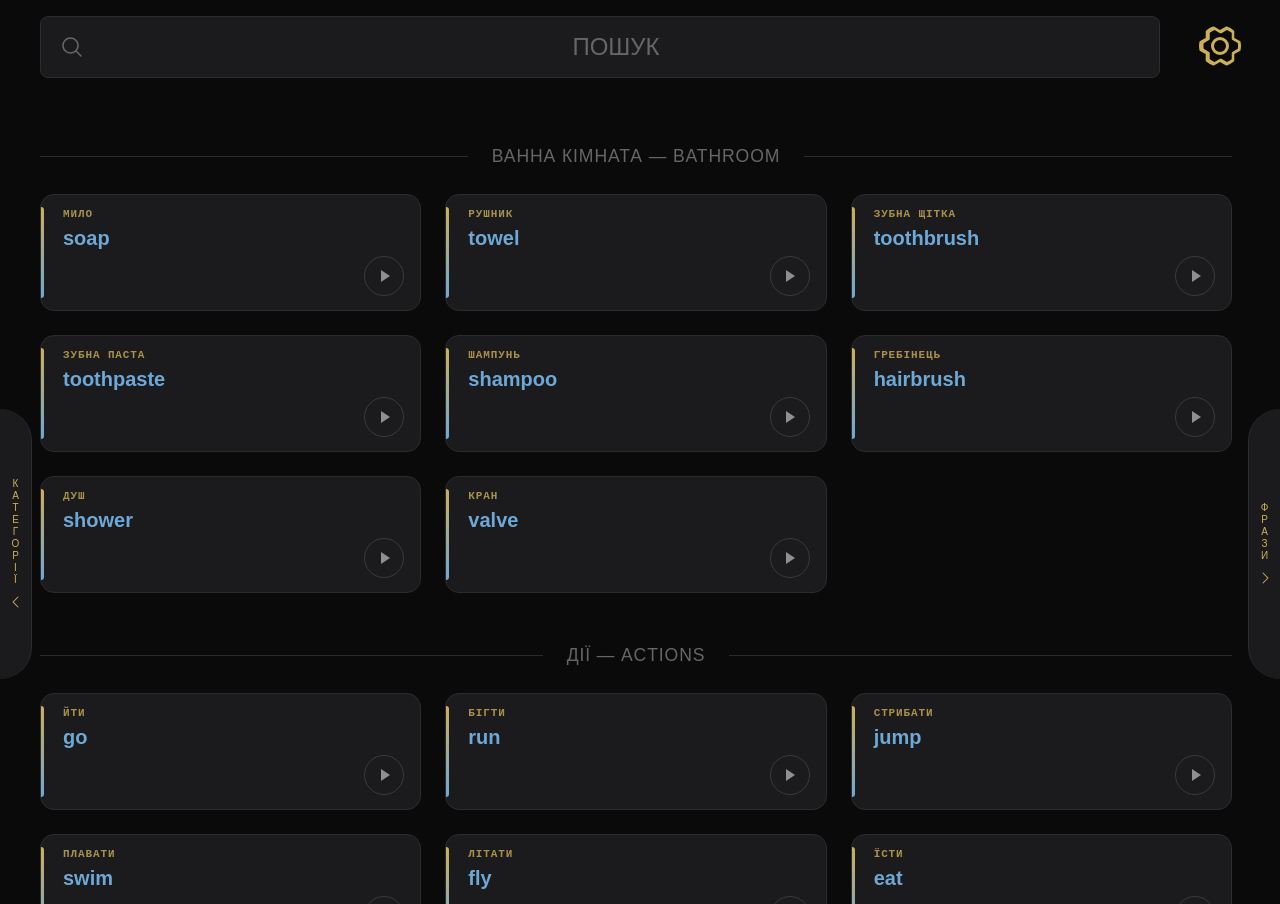
==== commit c4f16f91: "fixes mobiles" ====
--- a/index.html
+++ b/index.html
@@ -188,14 +188,14 @@
         <hr>
       </div>
       <ul class="words">
-        <li onclick="playWord(this)"><span class="card-label"><span class="uk">мило</span><span class="en">soap</span></span><span class="play-btn"><svg class="play-icon" width="15" height="15" viewBox="0 0 24 24" fill="currentColor"><path d="M8 5v14l11-7z"/></svg><span class="eq"><i></i><i></i><i></i></span></span></li>
-        <li onclick="playWord(this)"><span class="card-label"><span class="uk">рушник</span><span class="en">towel</span></span><span class="play-btn"><svg class="play-icon" width="15" height="15" viewBox="0 0 24 24" fill="currentColor"><path d="M8 5v14l11-7z"/></svg><span class="eq"><i></i><i></i><i></i></span></span></li>
-        <li onclick="playWord(this)"><span class="card-label"><span class="uk">зубна щітка</span><span class="en">toothbrush</span></span><span class="play-btn"><svg class="play-icon" width="15" height="15" viewBox="0 0 24 24" fill="currentColor"><path d="M8 5v14l11-7z"/></svg><span class="eq"><i></i><i></i><i></i></span></span></li>
-        <li onclick="playWord(this)"><span class="card-label"><span class="uk">зубна паста</span><span class="en">toothpaste</span></span><span class="play-btn"><svg class="play-icon" width="15" height="15" viewBox="0 0 24 24" fill="currentColor"><path d="M8 5v14l11-7z"/></svg><span class="eq"><i></i><i></i><i></i></span></span></li>
-        <li onclick="playWord(this)"><span class="card-label"><span class="uk">шампунь</span><span class="en">shampoo</span></span><span class="play-btn"><svg class="play-icon" width="15" height="15" viewBox="0 0 24 24" fill="currentColor"><path d="M8 5v14l11-7z"/></svg><span class="eq"><i></i><i></i><i></i></span></span></li>
-        <li onclick="playWord(this)"><span class="card-label"><span class="uk">гребінець</span><span class="en">hairbrush</span></span><span class="play-btn"><svg class="play-icon" width="15" height="15" viewBox="0 0 24 24" fill="currentColor"><path d="M8 5v14l11-7z"/></svg><span class="eq"><i></i><i></i><i></i></span></span></li>
-        <li onclick="playWord(this)"><span class="card-label"><span class="uk">душ</span><span class="en">shower</span></span><span class="play-btn"><svg class="play-icon" width="15" height="15" viewBox="0 0 24 24" fill="currentColor"><path d="M8 5v14l11-7z"/></svg><span class="eq"><i></i><i></i><i></i></span></span></li>
-        <li onclick="playWord(this)"><span class="card-label"><span class="uk">кран</span><span class="en">valve</span></span><span class="play-btn"><svg class="play-icon" width="15" height="15" viewBox="0 0 24 24" fill="currentColor"><path d="M8 5v14l11-7z"/></svg><span class="eq"><i></i><i></i><i></i></span></span></li>
+        <li onclick="playWord(this)"><span class="uk">мило</span><span class="en">soap</span><span class="play-btn"></span></li>
+        <li onclick="playWord(this)"><span class="uk">рушник</span><span class="en">towel</span><span class="play-btn"></span></li>
+        <li onclick="playWord(this)"><span class="uk">зубна щітка</span><span class="en">toothbrush</span><span class="play-btn"></span></li>
+        <li onclick="playWord(this)"><span class="uk">зубна паста</span><span class="en">toothpaste</span><span class="play-btn"></span></li>
+        <li onclick="playWord(this)"><span class="uk">шампунь</span><span class="en">shampoo</span><span class="play-btn"></span></li>
+        <li onclick="playWord(this)"><span class="uk">гребінець</span><span class="en">hairbrush</span><span class="play-btn"></span></li>
+        <li onclick="playWord(this)"><span class="uk">душ</span><span class="en">shower</span><span class="play-btn"></span></li>
+        <li onclick="playWord(this)"><span class="uk">кран</span><span class="en">valve</span><span class="play-btn"></span></li>
       </ul>
 
       <div class="divider" id="actions">
@@ -203,74 +203,74 @@
         <hr>
       </div>
       <ul class="words">
-        <li onclick="playWord(this)"><span class="card-label"><span class="uk">йти</span><span class="en">go</span></span><span class="play-btn"><svg class="play-icon" width="15" height="15" viewBox="0 0 24 24" fill="currentColor"><path d="M8 5v14l11-7z"/></svg><span class="eq"><i></i><i></i><i></i></span></span></li>
-        <li onclick="playWord(this)"><span class="card-label"><span class="uk">бігти</span><span class="en">run</span></span><span class="play-btn"><svg class="play-icon" width="15" height="15" viewBox="0 0 24 24" fill="currentColor"><path d="M8 5v14l11-7z"/></svg><span class="eq"><i></i><i></i><i></i></span></span></li>
-        <li onclick="playWord(this)"><span class="card-label"><span class="uk">стрибати</span><span class="en">jump</span></span><span class="play-btn"><svg class="play-icon" width="15" height="15" viewBox="0 0 24 24" fill="currentColor"><path d="M8 5v14l11-7z"/></svg><span class="eq"><i></i><i></i><i></i></span></span></li>
-        <li onclick="playWord(this)"><span class="card-label"><span class="uk">плавати</span><span class="en">swim</span></span><span class="play-btn"><svg class="play-icon" width="15" height="15" viewBox="0 0 24 24" fill="currentColor"><path d="M8 5v14l11-7z"/></svg><span class="eq"><i></i><i></i><i></i></span></span></li>
-        <li onclick="playWord(this)"><span class="card-label"><span class="uk">літати</span><span class="en">fly</span></span><span class="play-btn"><svg class="play-icon" width="15" height="15" viewBox="0 0 24 24" fill="currentColor"><path d="M8 5v14l11-7z"/></svg><span class="eq"><i></i><i></i><i></i></span></span></li>
-        <li onclick="playWord(this)"><span class="card-label"><span class="uk">їсти</span><span class="en">eat</span></span><span class="play-btn"><svg class="play-icon" width="15" height="15" viewBox="0 0 24 24" fill="currentColor"><path d="M8 5v14l11-7z"/></svg><span class="eq"><i></i><i></i><i></i></span></span></li>
-        <li onclick="playWord(this)"><span class="card-label"><span class="uk">пити; напій</span><span class="en">drink</span></span><span class="play-btn"><svg class="play-icon" width="15" height="15" viewBox="0 0 24 24" fill="currentColor"><path d="M8 5v14l11-7z"/></svg><span class="eq"><i></i><i></i><i></i></span></span></li>
-        <li onclick="playWord(this)"><span class="card-label"><span class="uk">спати</span><span class="en">sleep</span></span><span class="play-btn"><svg class="play-icon" width="15" height="15" viewBox="0 0 24 24" fill="currentColor"><path d="M8 5v14l11-7z"/></svg><span class="eq"><i></i><i></i><i></i></span></span></li>
-        <li onclick="playWord(this)"><span class="card-label"><span class="uk">читати</span><span class="en">read</span></span><span class="play-btn"><svg class="play-icon" width="15" height="15" viewBox="0 0 24 24" fill="currentColor"><path d="M8 5v14l11-7z"/></svg><span class="eq"><i></i><i></i><i></i></span></span></li>
-        <li onclick="playWord(this)"><span class="card-label"><span class="uk">писати</span><span class="en">write</span></span><span class="play-btn"><svg class="play-icon" width="15" height="15" viewBox="0 0 24 24" fill="currentColor"><path d="M8 5v14l11-7z"/></svg><span class="eq"><i></i><i></i><i></i></span></span></li>
-        <li onclick="playWord(this)"><span class="card-label"><span class="uk">малювати</span><span class="en">draw</span></span><span class="play-btn"><svg class="play-icon" width="15" height="15" viewBox="0 0 24 24" fill="currentColor"><path d="M8 5v14l11-7z"/></svg><span class="eq"><i></i><i></i><i></i></span></span></li>
-        <li onclick="playWord(this)"><span class="card-label"><span class="uk">співати</span><span class="en">sing</span></span><span class="play-btn"><svg class="play-icon" width="15" height="15" viewBox="0 0 24 24" fill="currentColor"><path d="M8 5v14l11-7z"/></svg><span class="eq"><i></i><i></i><i></i></span></span></li>
-        <li onclick="playWord(this)"><span class="card-label"><span class="uk">танцювати</span><span class="en">dance</span></span><span class="play-btn"><svg class="play-icon" width="15" height="15" viewBox="0 0 24 24" fill="currentColor"><path d="M8 5v14l11-7z"/></svg><span class="eq"><i></i><i></i><i></i></span></span></li>
-        <li onclick="playWord(this)"><span class="card-label"><span class="uk">грати</span><span class="en">play</span></span><span class="play-btn"><svg class="play-icon" width="15" height="15" viewBox="0 0 24 24" fill="currentColor"><path d="M8 5v14l11-7z"/></svg><span class="eq"><i></i><i></i><i></i></span></span></li>
-        <li onclick="playWord(this)"><span class="card-label"><span class="uk">дивитися</span><span class="en">look</span></span><span class="play-btn"><svg class="play-icon" width="15" height="15" viewBox="0 0 24 24" fill="currentColor"><path d="M8 5v14l11-7z"/></svg><span class="eq"><i></i><i></i><i></i></span></span></li>
-        <li onclick="playWord(this)"><span class="card-label"><span class="uk">слухати</span><span class="en">listen</span></span><span class="play-btn"><svg class="play-icon" width="15" height="15" viewBox="0 0 24 24" fill="currentColor"><path d="M8 5v14l11-7z"/></svg><span class="eq"><i></i><i></i><i></i></span></span></li>
-        <li onclick="playWord(this)"><span class="card-label"><span class="uk">говорити</span><span class="en">talk</span></span><span class="play-btn"><svg class="play-icon" width="15" height="15" viewBox="0 0 24 24" fill="currentColor"><path d="M8 5v14l11-7z"/></svg><span class="eq"><i></i><i></i><i></i></span></span></li>
-        <li onclick="playWord(this)"><span class="card-label"><span class="uk">думати</span><span class="en">think</span></span><span class="play-btn"><svg class="play-icon" width="15" height="15" viewBox="0 0 24 24" fill="currentColor"><path d="M8 5v14l11-7z"/></svg><span class="eq"><i></i><i></i><i></i></span></span></li>
-        <li onclick="playWord(this)"><span class="card-label"><span class="uk">знати</span><span class="en">know</span></span><span class="play-btn"><svg class="play-icon" width="15" height="15" viewBox="0 0 24 24" fill="currentColor"><path d="M8 5v14l11-7z"/></svg><span class="eq"><i></i><i></i><i></i></span></span></li>
-        <li onclick="playWord(this)"><span class="card-label"><span class="uk">хотіти</span><span class="en">want</span></span><span class="play-btn"><svg class="play-icon" width="15" height="15" viewBox="0 0 24 24" fill="currentColor"><path d="M8 5v14l11-7z"/></svg><span class="eq"><i></i><i></i><i></i></span></span></li>
-        <li onclick="playWord(this)"><span class="card-label"><span class="uk">любити</span><span class="en">love</span></span><span class="play-btn"><svg class="play-icon" width="15" height="15" viewBox="0 0 24 24" fill="currentColor"><path d="M8 5v14l11-7z"/></svg><span class="eq"><i></i><i></i><i></i></span></span></li>
-        <li onclick="playWord(this)"><span class="card-label"><span class="uk">дати</span><span class="en">give</span></span><span class="play-btn"><svg class="play-icon" width="15" height="15" viewBox="0 0 24 24" fill="currentColor"><path d="M8 5v14l11-7z"/></svg><span class="eq"><i></i><i></i><i></i></span></span></li>
-        <li onclick="playWord(this)"><span class="card-label"><span class="uk">брати</span><span class="en">take</span></span><span class="play-btn"><svg class="play-icon" width="15" height="15" viewBox="0 0 24 24" fill="currentColor"><path d="M8 5v14l11-7z"/></svg><span class="eq"><i></i><i></i><i></i></span></span></li>
-        <li onclick="playWord(this)"><span class="card-label"><span class="uk">відкривати</span><span class="en">open</span></span><span class="play-btn"><svg class="play-icon" width="15" height="15" viewBox="0 0 24 24" fill="currentColor"><path d="M8 5v14l11-7z"/></svg><span class="eq"><i></i><i></i><i></i></span></span></li>
-        <li onclick="playWord(this)"><span class="card-label"><span class="uk">закривати</span><span class="en">close</span></span><span class="play-btn"><svg class="play-icon" width="15" height="15" viewBox="0 0 24 24" fill="currentColor"><path d="M8 5v14l11-7z"/></svg><span class="eq"><i></i><i></i><i></i></span></span></li>
-        <li onclick="playWord(this)"><span class="card-label"><span class="uk">сидіти</span><span class="en">sit</span></span><span class="play-btn"><svg class="play-icon" width="15" height="15" viewBox="0 0 24 24" fill="currentColor"><path d="M8 5v14l11-7z"/></svg><span class="eq"><i></i><i></i><i></i></span></span></li>
-        <li onclick="playWord(this)"><span class="card-label"><span class="uk">стояти</span><span class="en">stand</span></span><span class="play-btn"><svg class="play-icon" width="15" height="15" viewBox="0 0 24 24" fill="currentColor"><path d="M8 5v14l11-7z"/></svg><span class="eq"><i></i><i></i><i></i></span></span></li>
-        <li onclick="playWord(this)"><span class="card-label"><span class="uk">лежати</span><span class="en">lie down</span></span><span class="play-btn"><svg class="play-icon" width="15" height="15" viewBox="0 0 24 24" fill="currentColor"><path d="M8 5v14l11-7z"/></svg><span class="eq"><i></i><i></i><i></i></span></span></li>
-        <li onclick="playWord(this)"><span class="card-label"><span class="uk">чекати</span><span class="en">wait</span></span><span class="play-btn"><svg class="play-icon" width="15" height="15" viewBox="0 0 24 24" fill="currentColor"><path d="M8 5v14l11-7z"/></svg><span class="eq"><i></i><i></i><i></i></span></span></li>
-        <li onclick="playWord(this)"><span class="card-label"><span class="uk">шукати</span><span class="en">search</span></span><span class="play-btn"><svg class="play-icon" width="15" height="15" viewBox="0 0 24 24" fill="currentColor"><path d="M8 5v14l11-7z"/></svg><span class="eq"><i></i><i></i><i></i></span></span></li>
-        <li onclick="playWord(this)"><span class="card-label"><span class="uk">знаходити</span><span class="en">find</span></span><span class="play-btn"><svg class="play-icon" width="15" height="15" viewBox="0 0 24 24" fill="currentColor"><path d="M8 5v14l11-7z"/></svg><span class="eq"><i></i><i></i><i></i></span></span></li>
-        <li onclick="playWord(this)"><span class="card-label"><span class="uk">носити</span><span class="en">carry</span></span><span class="play-btn"><svg class="play-icon" width="15" height="15" viewBox="0 0 24 24" fill="currentColor"><path d="M8 5v14l11-7z"/></svg><span class="eq"><i></i><i></i><i></i></span></span></li>
-        <li onclick="playWord(this)"><span class="card-label"><span class="uk">будувати</span><span class="en">build</span></span><span class="play-btn"><svg class="play-icon" width="15" height="15" viewBox="0 0 24 24" fill="currentColor"><path d="M8 5v14l11-7z"/></svg><span class="eq"><i></i><i></i><i></i></span></span></li>
-        <li onclick="playWord(this)"><span class="card-label"><span class="uk">мити</span><span class="en">wash</span></span><span class="play-btn"><svg class="play-icon" width="15" height="15" viewBox="0 0 24 24" fill="currentColor"><path d="M8 5v14l11-7z"/></svg><span class="eq"><i></i><i></i><i></i></span></span></li>
-        <li onclick="playWord(this)"><span class="card-label"><span class="uk">готувати</span><span class="en">cook</span></span><span class="play-btn"><svg class="play-icon" width="15" height="15" viewBox="0 0 24 24" fill="currentColor"><path d="M8 5v14l11-7z"/></svg><span class="eq"><i></i><i></i><i></i></span></span></li>
-        <li onclick="playWord(this)"><span class="card-label"><span class="uk">різати</span><span class="en">cut</span></span><span class="play-btn"><svg class="play-icon" width="15" height="15" viewBox="0 0 24 24" fill="currentColor"><path d="M8 5v14l11-7z"/></svg><span class="eq"><i></i><i></i><i></i></span></span></li>
-        <li onclick="playWord(this)"><span class="card-label"><span class="uk">кидати</span><span class="en">throw</span></span><span class="play-btn"><svg class="play-icon" width="15" height="15" viewBox="0 0 24 24" fill="currentColor"><path d="M8 5v14l11-7z"/></svg><span class="eq"><i></i><i></i><i></i></span></span></li>
-        <li onclick="playWord(this)"><span class="card-label"><span class="uk">ловити</span><span class="en">catch</span></span><span class="play-btn"><svg class="play-icon" width="15" height="15" viewBox="0 0 24 24" fill="currentColor"><path d="M8 5v14l11-7z"/></svg><span class="eq"><i></i><i></i><i></i></span></span></li>
-        <li onclick="playWord(this)"><span class="card-label"><span class="uk">ховати</span><span class="en">hide</span></span><span class="play-btn"><svg class="play-icon" width="15" height="15" viewBox="0 0 24 24" fill="currentColor"><path d="M8 5v14l11-7z"/></svg><span class="eq"><i></i><i></i><i></i></span></span></li>
-        <li onclick="playWord(this)"><span class="card-label"><span class="uk">допомагати</span><span class="en">help</span></span><span class="play-btn"><svg class="play-icon" width="15" height="15" viewBox="0 0 24 24" fill="currentColor"><path d="M8 5v14l11-7z"/></svg><span class="eq"><i></i><i></i><i></i></span></span></li>
-        <li onclick="playWord(this)"><span class="card-label"><span class="uk">вчити</span><span class="en">learn</span></span><span class="play-btn"><svg class="play-icon" width="15" height="15" viewBox="0 0 24 24" fill="currentColor"><path d="M8 5v14l11-7z"/></svg><span class="eq"><i></i><i></i><i></i></span></span></li>
-        <li onclick="playWord(this)"><span class="card-label"><span class="uk">пам'ятати</span><span class="en">remember</span></span><span class="play-btn"><svg class="play-icon" width="15" height="15" viewBox="0 0 24 24" fill="currentColor"><path d="M8 5v14l11-7z"/></svg><span class="eq"><i></i><i></i><i></i></span></span></li>
-        <li onclick="playWord(this)"><span class="card-label"><span class="uk">забувати</span><span class="en">forget</span></span><span class="play-btn"><svg class="play-icon" width="15" height="15" viewBox="0 0 24 24" fill="currentColor"><path d="M8 5v14l11-7z"/></svg><span class="eq"><i></i><i></i><i></i></span></span></li>
-        <li onclick="playWord(this)"><span class="card-label"><span class="uk">починати</span><span class="en">start</span></span><span class="play-btn"><svg class="play-icon" width="15" height="15" viewBox="0 0 24 24" fill="currentColor"><path d="M8 5v14l11-7z"/></svg><span class="eq"><i></i><i></i><i></i></span></span></li>
-        <li onclick="playWord(this)"><span class="card-label"><span class="uk">закінчувати</span><span class="en">finish</span></span><span class="play-btn"><svg class="play-icon" width="15" height="15" viewBox="0 0 24 24" fill="currentColor"><path d="M8 5v14l11-7z"/></svg><span class="eq"><i></i><i></i><i></i></span></span></li>
-        <li onclick="playWord(this)"><span class="card-label"><span class="uk">робити</span><span class="en">do</span></span><span class="play-btn"><svg class="play-icon" width="15" height="15" viewBox="0 0 24 24" fill="currentColor"><path d="M8 5v14l11-7z"/></svg><span class="eq"><i></i><i></i><i></i></span></span></li>
-        <li onclick="playWord(this)"><span class="card-label"><span class="uk">бачити</span><span class="en">see</span></span><span class="play-btn"><svg class="play-icon" width="15" height="15" viewBox="0 0 24 24" fill="currentColor"><path d="M8 5v14l11-7z"/></svg><span class="eq"><i></i><i></i><i></i></span></span></li>
-        <li onclick="playWord(this)"><span class="card-label"><span class="uk">чути</span><span class="en">hear</span></span><span class="play-btn"><svg class="play-icon" width="15" height="15" viewBox="0 0 24 24" fill="currentColor"><path d="M8 5v14l11-7z"/></svg><span class="eq"><i></i><i></i><i></i></span></span></li>
-        <li onclick="playWord(this)"><span class="card-label"><span class="uk">відповідати</span><span class="en">answer</span></span><span class="play-btn"><svg class="play-icon" width="15" height="15" viewBox="0 0 24 24" fill="currentColor"><path d="M8 5v14l11-7z"/></svg><span class="eq"><i></i><i></i><i></i></span></span></li>
-        <li onclick="playWord(this)"><span class="card-label"><span class="uk">питати</span><span class="en">ask</span></span><span class="play-btn"><svg class="play-icon" width="15" height="15" viewBox="0 0 24 24" fill="currentColor"><path d="M8 5v14l11-7z"/></svg><span class="eq"><i></i><i></i><i></i></span></span></li>
-        <li onclick="playWord(this)"><span class="card-label"><span class="uk">сміятися</span><span class="en">laugh</span></span><span class="play-btn"><svg class="play-icon" width="15" height="15" viewBox="0 0 24 24" fill="currentColor"><path d="M8 5v14l11-7z"/></svg><span class="eq"><i></i><i></i><i></i></span></span></li>
-        <li onclick="playWord(this)"><span class="card-label"><span class="uk">плакати</span><span class="en">cry</span></span><span class="play-btn"><svg class="play-icon" width="15" height="15" viewBox="0 0 24 24" fill="currentColor"><path d="M8 5v14l11-7z"/></svg><span class="eq"><i></i><i></i><i></i></span></span></li>
-        <li onclick="playWord(this)"><span class="card-label"><span class="uk">посміхатися</span><span class="en">smile</span></span><span class="play-btn"><svg class="play-icon" width="15" height="15" viewBox="0 0 24 24" fill="currentColor"><path d="M8 5v14l11-7z"/></svg><span class="eq"><i></i><i></i><i></i></span></span></li>
-        <li onclick="playWord(this)"><span class="card-label"><span class="uk">обіймати</span><span class="en">hug</span></span><span class="play-btn"><svg class="play-icon" width="15" height="15" viewBox="0 0 24 24" fill="currentColor"><path d="M8 5v14l11-7z"/></svg><span class="eq"><i></i><i></i><i></i></span></span></li>
-        <li onclick="playWord(this)"><span class="card-label"><span class="uk">цілувати</span><span class="en">kiss</span></span><span class="play-btn"><svg class="play-icon" width="15" height="15" viewBox="0 0 24 24" fill="currentColor"><path d="M8 5v14l11-7z"/></svg><span class="eq"><i></i><i></i><i></i></span></span></li>
-        <li onclick="playWord(this)"><span class="card-label"><span class="uk">мріяти</span><span class="en">dream</span></span><span class="play-btn"><svg class="play-icon" width="15" height="15" viewBox="0 0 24 24" fill="currentColor"><path d="M8 5v14l11-7z"/></svg><span class="eq"><i></i><i></i><i></i></span></span></li>
-        <li onclick="playWord(this)"><span class="card-label"><span class="uk">діяти; розігрувати</span><span class="en">act</span></span><span class="play-btn"><svg class="play-icon" width="15" height="15" viewBox="0 0 24 24" fill="currentColor"><path d="M8 5v14l11-7z"/></svg><span class="eq"><i></i><i></i><i></i></span></span></li>
-        <li onclick="playWord(this)"><span class="card-label"><span class="uk">перевіряти</span><span class="en">check</span></span><span class="play-btn"><svg class="play-icon" width="15" height="15" viewBox="0 0 24 24" fill="currentColor"><path d="M8 5v14l11-7z"/></svg><span class="eq"><i></i><i></i><i></i></span></span></li>
-        <li onclick="playWord(this)"><span class="card-label"><span class="uk">жити</span><span class="en">live</span></span><span class="play-btn"><svg class="play-icon" width="15" height="15" viewBox="0 0 24 24" fill="currentColor"><path d="M8 5v14l11-7z"/></svg><span class="eq"><i></i><i></i><i></i></span></span></li>
-        <li onclick="playWord(this)"><span class="card-label"><span class="uk">потребувати</span><span class="en">need</span></span><span class="play-btn"><svg class="play-icon" width="15" height="15" viewBox="0 0 24 24" fill="currentColor"><path d="M8 5v14l11-7z"/></svg><span class="eq"><i></i><i></i><i></i></span></span></li>
-        <li onclick="playWord(this)"><span class="card-label"><span class="uk">покласти</span><span class="en">put</span></span><span class="play-btn"><svg class="play-icon" width="15" height="15" viewBox="0 0 24 24" fill="currentColor"><path d="M8 5v14l11-7z"/></svg><span class="eq"><i></i><i></i><i></i></span></span></li>
-        <li onclick="playWord(this)"><span class="card-label"><span class="uk">повторювати</span><span class="en">repeat</span></span><span class="play-btn"><svg class="play-icon" width="15" height="15" viewBox="0 0 24 24" fill="currentColor"><path d="M8 5v14l11-7z"/></svg><span class="eq"><i></i><i></i><i></i></span></span></li>
-        <li onclick="playWord(this)"><span class="card-label"><span class="uk">казати</span><span class="en">say</span></span><span class="play-btn"><svg class="play-icon" width="15" height="15" viewBox="0 0 24 24" fill="currentColor"><path d="M8 5v14l11-7z"/></svg><span class="eq"><i></i><i></i><i></i></span></span></li>
-        <li onclick="playWord(this)"><span class="card-label"><span class="uk">показати</span><span class="en">show</span></span><span class="play-btn"><svg class="play-icon" width="15" height="15" viewBox="0 0 24 24" fill="currentColor"><path d="M8 5v14l11-7z"/></svg><span class="eq"><i></i><i></i><i></i></span></span></li>
-        <li onclick="playWord(this)"><span class="card-label"><span class="uk">торкатися</span><span class="en">touch</span></span><span class="play-btn"><svg class="play-icon" width="15" height="15" viewBox="0 0 24 24" fill="currentColor"><path d="M8 5v14l11-7z"/></svg><span class="eq"><i></i><i></i><i></i></span></span></li>
-        <li onclick="playWord(this)"><span class="card-label"><span class="uk">обводити</span><span class="en">trace</span></span><span class="play-btn"><svg class="play-icon" width="15" height="15" viewBox="0 0 24 24" fill="currentColor"><path d="M8 5v14l11-7z"/></svg><span class="eq"><i></i><i></i><i></i></span></span></li>
-        <li onclick="playWord(this)"><span class="card-label"><span class="uk">позначити галочкою</span><span class="en">tick</span></span><span class="play-btn"><svg class="play-icon" width="15" height="15" viewBox="0 0 24 24" fill="currentColor"><path d="M8 5v14l11-7z"/></svg><span class="eq"><i></i><i></i><i></i></span></span></li>
-        <li onclick="playWord(this)"><span class="card-label"><span class="uk">дивитися</span><span class="en">watch</span></span><span class="play-btn"><svg class="play-icon" width="15" height="15" viewBox="0 0 24 24" fill="currentColor"><path d="M8 5v14l11-7z"/></svg><span class="eq"><i></i><i></i><i></i></span></span></li>
+        <li onclick="playWord(this)"><span class="uk">йти</span><span class="en">go</span><span class="play-btn"></span></li>
+        <li onclick="playWord(this)"><span class="uk">бігти</span><span class="en">run</span><span class="play-btn"></span></li>
+        <li onclick="playWord(this)"><span class="uk">стрибати</span><span class="en">jump</span><span class="play-btn"></span></li>
+        <li onclick="playWord(this)"><span class="uk">плавати</span><span class="en">swim</span><span class="play-btn"></span></li>
+        <li onclick="playWord(this)"><span class="uk">літати</span><span class="en">fly</span><span class="play-btn"></span></li>
+        <li onclick="playWord(this)"><span class="uk">їсти</span><span class="en">eat</span><span class="play-btn"></span></li>
+        <li onclick="playWord(this)"><span class="uk">пити; напій</span><span class="en">drink</span><span class="play-btn"></span></li>
+        <li onclick="playWord(this)"><span class="uk">спати</span><span class="en">sleep</span><span class="play-btn"></span></li>
+        <li onclick="playWord(this)"><span class="uk">читати</span><span class="en">read</span><span class="play-btn"></span></li>
+        <li onclick="playWord(this)"><span class="uk">писати</span><span class="en">write</span><span class="play-btn"></span></li>
+        <li onclick="playWord(this)"><span class="uk">малювати</span><span class="en">draw</span><span class="play-btn"></span></li>
+        <li onclick="playWord(this)"><span class="uk">співати</span><span class="en">sing</span><span class="play-btn"></span></li>
+        <li onclick="playWord(this)"><span class="uk">танцювати</span><span class="en">dance</span><span class="play-btn"></span></li>
+        <li onclick="playWord(this)"><span class="uk">грати</span><span class="en">play</span><span class="play-btn"></span></li>
+        <li onclick="playWord(this)"><span class="uk">дивитися</span><span class="en">look</span><span class="play-btn"></span></li>
+        <li onclick="playWord(this)"><span class="uk">слухати</span><span class="en">listen</span><span class="play-btn"></span></li>
+        <li onclick="playWord(this)"><span class="uk">говорити</span><span class="en">talk</span><span class="play-btn"></span></li>
+        <li onclick="playWord(this)"><span class="uk">думати</span><span class="en">think</span><span class="play-btn"></span></li>
+        <li onclick="playWord(this)"><span class="uk">знати</span><span class="en">know</span><span class="play-btn"></span></li>
+        <li onclick="playWord(this)"><span class="uk">хотіти</span><span class="en">want</span><span class="play-btn"></span></li>
+        <li onclick="playWord(this)"><span class="uk">любити</span><span class="en">love</span><span class="play-btn"></span></li>
+        <li onclick="playWord(this)"><span class="uk">дати</span><span class="en">give</span><span class="play-btn"></span></li>
+        <li onclick="playWord(this)"><span class="uk">брати</span><span class="en">take</span><span class="play-btn"></span></li>
+        <li onclick="playWord(this)"><span class="uk">відкривати</span><span class="en">open</span><span class="play-btn"></span></li>
+        <li onclick="playWord(this)"><span class="uk">закривати</span><span class="en">close</span><span class="play-btn"></span></li>
+        <li onclick="playWord(this)"><span class="uk">сидіти</span><span class="en">sit</span><span class="play-btn"></span></li>
+        <li onclick="playWord(this)"><span class="uk">стояти</span><span class="en">stand</span><span class="play-btn"></span></li>
+        <li onclick="playWord(this)"><span class="uk">лежати</span><span class="en">lie down</span><span class="play-btn"></span></li>
+        <li onclick="playWord(this)"><span class="uk">чекати</span><span class="en">wait</span><span class="play-btn"></span></li>
+        <li onclick="playWord(this)"><span class="uk">шукати</span><span class="en">search</span><span class="play-btn"></span></li>
+        <li onclick="playWord(this)"><span class="uk">знаходити</span><span class="en">find</span><span class="play-btn"></span></li>
+        <li onclick="playWord(this)"><span class="uk">носити</span><span class="en">carry</span><span class="play-btn"></span></li>
+        <li onclick="playWord(this)"><span class="uk">будувати</span><span class="en">build</span><span class="play-btn"></span></li>
+        <li onclick="playWord(this)"><span class="uk">мити</span><span class="en">wash</span><span class="play-btn"></span></li>
+        <li onclick="playWord(this)"><span class="uk">готувати</span><span class="en">cook</span><span class="play-btn"></span></li>
+        <li onclick="playWord(this)"><span class="uk">різати</span><span class="en">cut</span><span class="play-btn"></span></li>
+        <li onclick="playWord(this)"><span class="uk">кидати</span><span class="en">throw</span><span class="play-btn"></span></li>
+        <li onclick="playWord(this)"><span class="uk">ловити</span><span class="en">catch</span><span class="play-btn"></span></li>
+        <li onclick="playWord(this)"><span class="uk">ховати</span><span class="en">hide</span><span class="play-btn"></span></li>
+        <li onclick="playWord(this)"><span class="uk">допомагати</span><span class="en">help</span><span class="play-btn"></span></li>
+        <li onclick="playWord(this)"><span class="uk">вчити</span><span class="en">learn</span><span class="play-btn"></span></li>
+        <li onclick="playWord(this)"><span class="uk">пам'ятати</span><span class="en">remember</span><span class="play-btn"></span></li>
+        <li onclick="playWord(this)"><span class="uk">забувати</span><span class="en">forget</span><span class="play-btn"></span></li>
+        <li onclick="playWord(this)"><span class="uk">починати</span><span class="en">start</span><span class="play-btn"></span></li>
+        <li onclick="playWord(this)"><span class="uk">закінчувати</span><span class="en">finish</span><span class="play-btn"></span></li>
+        <li onclick="playWord(this)"><span class="uk">робити</span><span class="en">do</span><span class="play-btn"></span></li>
+        <li onclick="playWord(this)"><span class="uk">бачити</span><span class="en">see</span><span class="play-btn"></span></li>
+        <li onclick="playWord(this)"><span class="uk">чути</span><span class="en">hear</span><span class="play-btn"></span></li>
+        <li onclick="playWord(this)"><span class="uk">відповідати</span><span class="en">answer</span><span class="play-btn"></span></li>
+        <li onclick="playWord(this)"><span class="uk">питати</span><span class="en">ask</span><span class="play-btn"></span></li>
+        <li onclick="playWord(this)"><span class="uk">сміятися</span><span class="en">laugh</span><span class="play-btn"></span></li>
+        <li onclick="playWord(this)"><span class="uk">плакати</span><span class="en">cry</span><span class="play-btn"></span></li>
+        <li onclick="playWord(this)"><span class="uk">посміхатися</span><span class="en">smile</span><span class="play-btn"></span></li>
+        <li onclick="playWord(this)"><span class="uk">обіймати</span><span class="en">hug</span><span class="play-btn"></span></li>
+        <li onclick="playWord(this)"><span class="uk">цілувати</span><span class="en">kiss</span><span class="play-btn"></span></li>
+        <li onclick="playWord(this)"><span class="uk">мріяти</span><span class="en">dream</span><span class="play-btn"></span></li>
+        <li onclick="playWord(this)"><span class="uk">діяти; розігрувати</span><span class="en">act</span><span class="play-btn"></span></li>
+        <li onclick="playWord(this)"><span class="uk">перевіряти</span><span class="en">check</span><span class="play-btn"></span></li>
+        <li onclick="playWord(this)"><span class="uk">жити</span><span class="en">live</span><span class="play-btn"></span></li>
+        <li onclick="playWord(this)"><span class="uk">потребувати</span><span class="en">need</span><span class="play-btn"></span></li>
+        <li onclick="playWord(this)"><span class="uk">покласти</span><span class="en">put</span><span class="play-btn"></span></li>
+        <li onclick="playWord(this)"><span class="uk">повторювати</span><span class="en">repeat</span><span class="play-btn"></span></li>
+        <li onclick="playWord(this)"><span class="uk">казати</span><span class="en">say</span><span class="play-btn"></span></li>
+        <li onclick="playWord(this)"><span class="uk">показати</span><span class="en">show</span><span class="play-btn"></span></li>
+        <li onclick="playWord(this)"><span class="uk">торкатися</span><span class="en">touch</span><span class="play-btn"></span></li>
+        <li onclick="playWord(this)"><span class="uk">обводити</span><span class="en">trace</span><span class="play-btn"></span></li>
+        <li onclick="playWord(this)"><span class="uk">позначити галочкою</span><span class="en">tick</span><span class="play-btn"></span></li>
+        <li onclick="playWord(this)"><span class="uk">дивитися</span><span class="en">watch</span><span class="play-btn"></span></li>
       </ul>
 
       <div class="divider" id="verbs-b1">
@@ -278,26 +278,26 @@
         <hr>
       </div>
       <ul class="words">
-        <li onclick="playWord(this)"><span class="card-label"><span class="uk">досягати</span><span class="en">achieve</span></span><span class="play-btn"><svg class="play-icon" width="15" height="15" viewBox="0 0 24 24" fill="currentColor"><path d="M8 5v14l11-7z"/></svg><span class="eq"><i></i><i></i><i></i></span></span></li>
-        <li onclick="playWord(this)"><span class="card-label"><span class="uk">уникати</span><span class="en">avoid</span></span><span class="play-btn"><svg class="play-icon" width="15" height="15" viewBox="0 0 24 24" fill="currentColor"><path d="M8 5v14l11-7z"/></svg><span class="eq"><i></i><i></i><i></i></span></span></li>
-        <li onclick="playWord(this)"><span class="card-label"><span class="uk">покращувати</span><span class="en">improve</span></span><span class="play-btn"><svg class="play-icon" width="15" height="15" viewBox="0 0 24 24" fill="currentColor"><path d="M8 5v14l11-7z"/></svg><span class="eq"><i></i><i></i><i></i></span></span></li>
-        <li onclick="playWord(this)"><span class="card-label"><span class="uk">справлятися</span><span class="en">manage</span></span><span class="play-btn"><svg class="play-icon" width="15" height="15" viewBox="0 0 24 24" fill="currentColor"><path d="M8 5v14l11-7z"/></svg><span class="eq"><i></i><i></i><i></i></span></span></li>
-        <li onclick="playWord(this)"><span class="card-label"><span class="uk">заохочувати</span><span class="en">encourage</span></span><span class="play-btn"><svg class="play-icon" width="15" height="15" viewBox="0 0 24 24" fill="currentColor"><path d="M8 5v14l11-7z"/></svg><span class="eq"><i></i><i></i><i></i></span></span></li>
-        <li onclick="playWord(this)"><span class="card-label"><span class="uk">зменшувати</span><span class="en">reduce</span></span><span class="play-btn"><svg class="play-icon" width="15" height="15" viewBox="0 0 24 24" fill="currentColor"><path d="M8 5v14l11-7z"/></svg><span class="eq"><i></i><i></i><i></i></span></span></li>
-        <li onclick="playWord(this)"><span class="card-label"><span class="uk">збільшувати</span><span class="en">increase</span></span><span class="play-btn"><svg class="play-icon" width="15" height="15" viewBox="0 0 24 24" fill="currentColor"><path d="M8 5v14l11-7z"/></svg><span class="eq"><i></i><i></i><i></i></span></span></li>
-        <li onclick="playWord(this)"><span class="card-label"><span class="uk">забезпечувати</span><span class="en">provide</span></span><span class="play-btn"><svg class="play-icon" width="15" height="15" viewBox="0 0 24 24" fill="currentColor"><path d="M8 5v14l11-7z"/></svg><span class="eq"><i></i><i></i><i></i></span></span></li>
-        <li onclick="playWord(this)"><span class="card-label"><span class="uk">залежати</span><span class="en">depend</span></span><span class="play-btn"><svg class="play-icon" width="15" height="15" viewBox="0 0 24 24" fill="currentColor"><path d="M8 5v14l11-7z"/></svg><span class="eq"><i></i><i></i><i></i></span></span></li>
-        <li onclick="playWord(this)"><span class="card-label"><span class="uk">пропонувати</span><span class="en">suggest</span></span><span class="play-btn"><svg class="play-icon" width="15" height="15" viewBox="0 0 24 24" fill="currentColor"><path d="M8 5v14l11-7z"/></svg><span class="eq"><i></i><i></i><i></i></span></span></li>
-        <li onclick="playWord(this)"><span class="card-label"><span class="uk">скаржитися</span><span class="en">complain</span></span><span class="play-btn"><svg class="play-icon" width="15" height="15" viewBox="0 0 24 24" fill="currentColor"><path d="M8 5v14l11-7z"/></svg><span class="eq"><i></i><i></i><i></i></span></span></li>
-        <li onclick="playWord(this)"><span class="card-label"><span class="uk">відмовлятися</span><span class="en">refuse</span></span><span class="play-btn"><svg class="play-icon" width="15" height="15" viewBox="0 0 24 24" fill="currentColor"><path d="M8 5v14l11-7z"/></svg><span class="eq"><i></i><i></i><i></i></span></span></li>
-        <li onclick="playWord(this)"><span class="card-label"><span class="uk">готуватися</span><span class="en">prepare</span></span><span class="play-btn"><svg class="play-icon" width="15" height="15" viewBox="0 0 24 24" fill="currentColor"><path d="M8 5v14l11-7z"/></svg><span class="eq"><i></i><i></i><i></i></span></span></li>
-        <li onclick="playWord(this)"><span class="card-label"><span class="uk">усвідомлювати</span><span class="en">realize</span></span><span class="play-btn"><svg class="play-icon" width="15" height="15" viewBox="0 0 24 24" fill="currentColor"><path d="M8 5v14l11-7z"/></svg><span class="eq"><i></i><i></i><i></i></span></span></li>
-        <li onclick="playWord(this)"><span class="card-label"><span class="uk">рекомендувати</span><span class="en">recommend</span></span><span class="play-btn"><svg class="play-icon" width="15" height="15" viewBox="0 0 24 24" fill="currentColor"><path d="M8 5v14l11-7z"/></svg><span class="eq"><i></i><i></i><i></i></span></span></li>
-        <li onclick="playWord(this)"><span class="card-label"><span class="uk">впізнавати</span><span class="en">recognize</span></span><span class="play-btn"><svg class="play-icon" width="15" height="15" viewBox="0 0 24 24" fill="currentColor"><path d="M8 5v14l11-7z"/></svg><span class="eq"><i></i><i></i><i></i></span></span></li>
-        <li onclick="playWord(this)"><span class="card-label"><span class="uk">відповідати</span><span class="en">respond</span></span><span class="play-btn"><svg class="play-icon" width="15" height="15" viewBox="0 0 24 24" fill="currentColor"><path d="M8 5v14l11-7z"/></svg><span class="eq"><i></i><i></i><i></i></span></span></li>
-        <li onclick="playWord(this)"><span class="card-label"><span class="uk">виживати</span><span class="en">survive</span></span><span class="play-btn"><svg class="play-icon" width="15" height="15" viewBox="0 0 24 24" fill="currentColor"><path d="M8 5v14l11-7z"/></svg><span class="eq"><i></i><i></i><i></i></span></span></li>
-        <li onclick="playWord(this)"><span class="card-label"><span class="uk">підтримувати</span><span class="en">support</span></span><span class="play-btn"><svg class="play-icon" width="15" height="15" viewBox="0 0 24 24" fill="currentColor"><path d="M8 5v14l11-7z"/></svg><span class="eq"><i></i><i></i><i></i></span></span></li>
-        <li onclick="playWord(this)"><span class="card-label"><span class="uk">попереджати</span><span class="en">warn</span></span><span class="play-btn"><svg class="play-icon" width="15" height="15" viewBox="0 0 24 24" fill="currentColor"><path d="M8 5v14l11-7z"/></svg><span class="eq"><i></i><i></i><i></i></span></span></li>
+        <li onclick="playWord(this)"><span class="uk">досягати</span><span class="en">achieve</span><span class="play-btn"></span></li>
+        <li onclick="playWord(this)"><span class="uk">уникати</span><span class="en">avoid</span><span class="play-btn"></span></li>
+        <li onclick="playWord(this)"><span class="uk">покращувати</span><span class="en">improve</span><span class="play-btn"></span></li>
+        <li onclick="playWord(this)"><span class="uk">справлятися</span><span class="en">manage</span><span class="play-btn"></span></li>
+        <li onclick="playWord(this)"><span class="uk">заохочувати</span><span class="en">encourage</span><span class="play-btn"></span></li>
+        <li onclick="playWord(this)"><span class="uk">зменшувати</span><span class="en">reduce</span><span class="play-btn"></span></li>
+        <li onclick="playWord(this)"><span class="uk">збільшувати</span><span class="en">increase</span><span class="play-btn"></span></li>
+        <li onclick="playWord(this)"><span class="uk">забезпечувати</span><span class="en">provide</span><span class="play-btn"></span></li>
+        <li onclick="playWord(this)"><span class="uk">залежати</span><span class="en">depend</span><span class="play-btn"></span></li>
+        <li onclick="playWord(this)"><span class="uk">пропонувати</span><span class="en">suggest</span><span class="play-btn"></span></li>
+        <li onclick="playWord(this)"><span class="uk">скаржитися</span><span class="en">complain</span><span class="play-btn"></span></li>
+        <li onclick="playWord(this)"><span class="uk">відмовлятися</span><span class="en">refuse</span><span class="play-btn"></span></li>
+        <li onclick="playWord(this)"><span class="uk">готуватися</span><span class="en">prepare</span><span class="play-btn"></span></li>
+        <li onclick="playWord(this)"><span class="uk">усвідомлювати</span><span class="en">realize</span><span class="play-btn"></span></li>
+        <li onclick="playWord(this)"><span class="uk">рекомендувати</span><span class="en">recommend</span><span class="play-btn"></span></li>
+        <li onclick="playWord(this)"><span class="uk">впізнавати</span><span class="en">recognize</span><span class="play-btn"></span></li>
+        <li onclick="playWord(this)"><span class="uk">відповідати</span><span class="en">respond</span><span class="play-btn"></span></li>
+        <li onclick="playWord(this)"><span class="uk">виживати</span><span class="en">survive</span><span class="play-btn"></span></li>
+        <li onclick="playWord(this)"><span class="uk">підтримувати</span><span class="en">support</span><span class="play-btn"></span></li>
+        <li onclick="playWord(this)"><span class="uk">попереджати</span><span class="en">warn</span><span class="play-btn"></span></li>
       </ul>
 
       <div class="divider" id="home">
@@ -305,20 +305,20 @@
         <hr>
       </div>
       <ul class="words">
-        <li onclick="playWord(this)"><span class="card-label"><span class="uk">дім</span><span class="en">house</span></span><span class="play-btn"><svg class="play-icon" width="15" height="15" viewBox="0 0 24 24" fill="currentColor"><path d="M8 5v14l11-7z"/></svg><span class="eq"><i></i><i></i><i></i></span></span></li>
-        <li onclick="playWord(this)"><span class="card-label"><span class="uk">кімната</span><span class="en">room</span></span><span class="play-btn"><svg class="play-icon" width="15" height="15" viewBox="0 0 24 24" fill="currentColor"><path d="M8 5v14l11-7z"/></svg><span class="eq"><i></i><i></i><i></i></span></span></li>
-        <li onclick="playWord(this)"><span class="card-label"><span class="uk">кухня</span><span class="en">kitchen</span></span><span class="play-btn"><svg class="play-icon" width="15" height="15" viewBox="0 0 24 24" fill="currentColor"><path d="M8 5v14l11-7z"/></svg><span class="eq"><i></i><i></i><i></i></span></span></li>
-        <li onclick="playWord(this)"><span class="card-label"><span class="uk">спальня</span><span class="en">bedroom</span></span><span class="play-btn"><svg class="play-icon" width="15" height="15" viewBox="0 0 24 24" fill="currentColor"><path d="M8 5v14l11-7z"/></svg><span class="eq"><i></i><i></i><i></i></span></span></li>
-        <li onclick="playWord(this)"><span class="card-label"><span class="uk">ванна</span><span class="en">bathroom</span></span><span class="play-btn"><svg class="play-icon" width="15" height="15" viewBox="0 0 24 24" fill="currentColor"><path d="M8 5v14l11-7z"/></svg><span class="eq"><i></i><i></i><i></i></span></span></li>
-        <li onclick="playWord(this)"><span class="card-label"><span class="uk">вітальня</span><span class="en">living room</span></span><span class="play-btn"><svg class="play-icon" width="15" height="15" viewBox="0 0 24 24" fill="currentColor"><path d="M8 5v14l11-7z"/></svg><span class="eq"><i></i><i></i><i></i></span></span></li>
-        <li onclick="playWord(this)"><span class="card-label"><span class="uk">коридор</span><span class="en">hallway</span></span><span class="play-btn"><svg class="play-icon" width="15" height="15" viewBox="0 0 24 24" fill="currentColor"><path d="M8 5v14l11-7z"/></svg><span class="eq"><i></i><i></i><i></i></span></span></li>
-        <li onclick="playWord(this)"><span class="card-label"><span class="uk">балкон</span><span class="en">balcony</span></span><span class="play-btn"><svg class="play-icon" width="15" height="15" viewBox="0 0 24 24" fill="currentColor"><path d="M8 5v14l11-7z"/></svg><span class="eq"><i></i><i></i><i></i></span></span></li>
-        <li onclick="playWord(this)"><span class="card-label"><span class="uk">дах</span><span class="en">roof</span></span><span class="play-btn"><svg class="play-icon" width="15" height="15" viewBox="0 0 24 24" fill="currentColor"><path d="M8 5v14l11-7z"/></svg><span class="eq"><i></i><i></i><i></i></span></span></li>
-        <li onclick="playWord(this)"><span class="card-label"><span class="uk">підлога</span><span class="en">floor</span></span><span class="play-btn"><svg class="play-icon" width="15" height="15" viewBox="0 0 24 24" fill="currentColor"><path d="M8 5v14l11-7z"/></svg><span class="eq"><i></i><i></i><i></i></span></span></li>
-        <li onclick="playWord(this)"><span class="card-label"><span class="uk">стіна</span><span class="en">wall</span></span><span class="play-btn"><svg class="play-icon" width="15" height="15" viewBox="0 0 24 24" fill="currentColor"><path d="M8 5v14l11-7z"/></svg><span class="eq"><i></i><i></i><i></i></span></span></li>
-        <li onclick="playWord(this)"><span class="card-label"><span class="uk">стеля</span><span class="en">ceiling</span></span><span class="play-btn"><svg class="play-icon" width="15" height="15" viewBox="0 0 24 24" fill="currentColor"><path d="M8 5v14l11-7z"/></svg><span class="eq"><i></i><i></i><i></i></span></span></li>
-        <li onclick="playWord(this)"><span class="card-label"><span class="uk">сходи</span><span class="en">stairs</span></span><span class="play-btn"><svg class="play-icon" width="15" height="15" viewBox="0 0 24 24" fill="currentColor"><path d="M8 5v14l11-7z"/></svg><span class="eq"><i></i><i></i><i></i></span></span></li>
-        <li onclick="playWord(this)"><span class="card-label"><span class="uk">гараж</span><span class="en">garage</span></span><span class="play-btn"><svg class="play-icon" width="15" height="15" viewBox="0 0 24 24" fill="currentColor"><path d="M8 5v14l11-7z"/></svg><span class="eq"><i></i><i></i><i></i></span></span></li>
+        <li onclick="playWord(this)"><span class="uk">дім</span><span class="en">house</span><span class="play-btn"></span></li>
+        <li onclick="playWord(this)"><span class="uk">кімната</span><span class="en">room</span><span class="play-btn"></span></li>
+        <li onclick="playWord(this)"><span class="uk">кухня</span><span class="en">kitchen</span><span class="play-btn"></span></li>
+        <li onclick="playWord(this)"><span class="uk">спальня</span><span class="en">bedroom</span><span class="play-btn"></span></li>
+        <li onclick="playWord(this)"><span class="uk">ванна</span><span class="en">bathroom</span><span class="play-btn"></span></li>
+        <li onclick="playWord(this)"><span class="uk">вітальня</span><span class="en">living room</span><span class="play-btn"></span></li>
+        <li onclick="playWord(this)"><span class="uk">коридор</span><span class="en">hallway</span><span class="play-btn"></span></li>
+        <li onclick="playWord(this)"><span class="uk">балкон</span><span class="en">balcony</span><span class="play-btn"></span></li>
+        <li onclick="playWord(this)"><span class="uk">дах</span><span class="en">roof</span><span class="play-btn"></span></li>
+        <li onclick="playWord(this)"><span class="uk">підлога</span><span class="en">floor</span><span class="play-btn"></span></li>
+        <li onclick="playWord(this)"><span class="uk">стіна</span><span class="en">wall</span><span class="play-btn"></span></li>
+        <li onclick="playWord(this)"><span class="uk">стеля</span><span class="en">ceiling</span><span class="play-btn"></span></li>
+        <li onclick="playWord(this)"><span class="uk">сходи</span><span class="en">stairs</span><span class="play-btn"></span></li>
+        <li onclick="playWord(this)"><span class="uk">гараж</span><span class="en">garage</span><span class="play-btn"></span></li>
       </ul>
 
       <div class="divider" id="days">
@@ -326,13 +326,13 @@
         <hr>
       </div>
       <ul class="words">
-        <li onclick="playWord(this)"><span class="card-label"><span class="uk">понеділок</span><span class="en">Monday</span></span><span class="play-btn"><svg class="play-icon" width="15" height="15" viewBox="0 0 24 24" fill="currentColor"><path d="M8 5v14l11-7z"/></svg><span class="eq"><i></i><i></i><i></i></span></span></li>
-        <li onclick="playWord(this)"><span class="card-label"><span class="uk">вівторок</span><span class="en">Tuesday</span></span><span class="play-btn"><svg class="play-icon" width="15" height="15" viewBox="0 0 24 24" fill="currentColor"><path d="M8 5v14l11-7z"/></svg><span class="eq"><i></i><i></i><i></i></span></span></li>
-        <li onclick="playWord(this)"><span class="card-label"><span class="uk">середа</span><span class="en">Wednesday</span></span><span class="play-btn"><svg class="play-icon" width="15" height="15" viewBox="0 0 24 24" fill="currentColor"><path d="M8 5v14l11-7z"/></svg><span class="eq"><i></i><i></i><i></i></span></span></li>
-        <li onclick="playWord(this)"><span class="card-label"><span class="uk">четвер</span><span class="en">Thursday</span></span><span class="play-btn"><svg class="play-icon" width="15" height="15" viewBox="0 0 24 24" fill="currentColor"><path d="M8 5v14l11-7z"/></svg><span class="eq"><i></i><i></i><i></i></span></span></li>
-        <li onclick="playWord(this)"><span class="card-label"><span class="uk">п'ятниця</span><span class="en">Friday</span></span><span class="play-btn"><svg class="play-icon" width="15" height="15" viewBox="0 0 24 24" fill="currentColor"><path d="M8 5v14l11-7z"/></svg><span class="eq"><i></i><i></i><i></i></span></span></li>
-        <li onclick="playWord(this)"><span class="card-label"><span class="uk">субота</span><span class="en">Saturday</span></span><span class="play-btn"><svg class="play-icon" width="15" height="15" viewBox="0 0 24 24" fill="currentColor"><path d="M8 5v14l11-7z"/></svg><span class="eq"><i></i><i></i><i></i></span></span></li>
-        <li onclick="playWord(this)"><span class="card-label"><span class="uk">неділя</span><span class="en">Sunday</span></span><span class="play-btn"><svg class="play-icon" width="15" height="15" viewBox="0 0 24 24" fill="currentColor"><path d="M8 5v14l11-7z"/></svg><span class="eq"><i></i><i></i><i></i></span></span></li>
+        <li onclick="playWord(this)"><span class="uk">понеділок</span><span class="en">Monday</span><span class="play-btn"></span></li>
+        <li onclick="playWord(this)"><span class="uk">вівторок</span><span class="en">Tuesday</span><span class="play-btn"></span></li>
+        <li onclick="playWord(this)"><span class="uk">середа</span><span class="en">Wednesday</span><span class="play-btn"></span></li>
+        <li onclick="playWord(this)"><span class="uk">четвер</span><span class="en">Thursday</span><span class="play-btn"></span></li>
+        <li onclick="playWord(this)"><span class="uk">п'ятниця</span><span class="en">Friday</span><span class="play-btn"></span></li>
+        <li onclick="playWord(this)"><span class="uk">субота</span><span class="en">Saturday</span><span class="play-btn"></span></li>
+        <li onclick="playWord(this)"><span class="uk">неділя</span><span class="en">Sunday</span><span class="play-btn"></span></li>
       </ul>
 
       <div class="divider" id="helping-verbs">
@@ -340,12 +340,12 @@
         <hr>
       </div>
       <ul class="words">
-        <li onclick="playWord(this)"><span class="card-label"><span class="uk">можу</span><span class="en">can</span></span><span class="play-btn"><svg class="play-icon" width="15" height="15" viewBox="0 0 24 24" fill="currentColor"><path d="M8 5v14l11-7z"/></svg><span class="eq"><i></i><i></i><i></i></span></span></li>
-        <li onclick="playWord(this)"><span class="card-label"><span class="uk">має</span><span class="en">has</span></span><span class="play-btn"><svg class="play-icon" width="15" height="15" viewBox="0 0 24 24" fill="currentColor"><path d="M8 5v14l11-7z"/></svg><span class="eq"><i></i><i></i><i></i></span></span></li>
-        <li onclick="playWord(this)"><span class="card-label"><span class="uk">мати</span><span class="en">have</span></span><span class="play-btn"><svg class="play-icon" width="15" height="15" viewBox="0 0 24 24" fill="currentColor"><path d="M8 5v14l11-7z"/></svg><span class="eq"><i></i><i></i><i></i></span></span></li>
-        <li onclick="playWord(this)"><span class="card-label"><span class="uk">не є</span><span class="en">isn't</span></span><span class="play-btn"><svg class="play-icon" width="15" height="15" viewBox="0 0 24 24" fill="currentColor"><path d="M8 5v14l11-7z"/></svg><span class="eq"><i></i><i></i><i></i></span></span></li>
-        <li onclick="playWord(this)"><span class="card-label"><span class="uk">це є</span><span class="en">it's</span></span><span class="play-btn"><svg class="play-icon" width="15" height="15" viewBox="0 0 24 24" fill="currentColor"><path d="M8 5v14l11-7z"/></svg><span class="eq"><i></i><i></i><i></i></span></span></li>
-        <li onclick="playWord(this)"><span class="card-label"><span class="uk">давай/давайте</span><span class="en">let's</span></span><span class="play-btn"><svg class="play-icon" width="15" height="15" viewBox="0 0 24 24" fill="currentColor"><path d="M8 5v14l11-7z"/></svg><span class="eq"><i></i><i></i><i></i></span></span></li>
+        <li onclick="playWord(this)"><span class="uk">можу</span><span class="en">can</span><span class="play-btn"></span></li>
+        <li onclick="playWord(this)"><span class="uk">має</span><span class="en">has</span><span class="play-btn"></span></li>
+        <li onclick="playWord(this)"><span class="uk">мати</span><span class="en">have</span><span class="play-btn"></span></li>
+        <li onclick="playWord(this)"><span class="uk">не є</span><span class="en">isn't</span><span class="play-btn"></span></li>
+        <li onclick="playWord(this)"><span class="uk">це є</span><span class="en">it's</span><span class="play-btn"></span></li>
+        <li onclick="playWord(this)"><span class="uk">давай/давайте</span><span class="en">let's</span><span class="play-btn"></span></li>
       </ul>
 
       <div class="divider" id="friends">
@@ -353,15 +353,15 @@
         <hr>
       </div>
       <ul class="words">
-        <li onclick="playWord(this)"><span class="card-label"><span class="uk">знайомий</span><span class="en">acquaintance</span></span><span class="play-btn"><svg class="play-icon" width="15" height="15" viewBox="0 0 24 24" fill="currentColor"><path d="M8 5v14l11-7z"/></svg><span class="eq"><i></i><i></i><i></i></span></span></li>
-        <li onclick="playWord(this)"><span class="card-label"><span class="uk">однодумці</span><span class="en">like-minded people</span></span><span class="play-btn"><svg class="play-icon" width="15" height="15" viewBox="0 0 24 24" fill="currentColor"><path d="M8 5v14l11-7z"/></svg><span class="eq"><i></i><i></i><i></i></span></span></li>
-        <li onclick="playWord(this)"><span class="card-label"><span class="uk">надійний</span><span class="en">reliable</span></span><span class="play-btn"><svg class="play-icon" width="15" height="15" viewBox="0 0 24 24" fill="currentColor"><path d="M8 5v14l11-7z"/></svg><span class="eq"><i></i><i></i><i></i></span></span></li>
-        <li onclick="playWord(this)"><span class="card-label"><span class="uk">сперечатися</span><span class="en">argue</span></span><span class="play-btn"><svg class="play-icon" width="15" height="15" viewBox="0 0 24 24" fill="currentColor"><path d="M8 5v14l11-7z"/></svg><span class="eq"><i></i><i></i><i></i></span></span></li>
-        <li onclick="playWord(this)"><span class="card-label"><span class="uk">проводити час разом</span><span class="en">hang out</span></span><span class="play-btn"><svg class="play-icon" width="15" height="15" viewBox="0 0 24 24" fill="currentColor"><path d="M8 5v14l11-7z"/></svg><span class="eq"><i></i><i></i><i></i></span></span></li>
-        <li onclick="playWord(this)"><span class="card-label"><span class="uk">підтримувати зв'язок</span><span class="en">keep in touch</span></span><span class="play-btn"><svg class="play-icon" width="15" height="15" viewBox="0 0 24 24" fill="currentColor"><path d="M8 5v14l11-7z"/></svg><span class="eq"><i></i><i></i><i></i></span></span></li>
-        <li onclick="playWord(this)"><span class="card-label"><span class="uk">віддалятися</span><span class="en">drift apart</span></span><span class="play-btn"><svg class="play-icon" width="15" height="15" viewBox="0 0 24 24" fill="currentColor"><path d="M8 5v14l11-7z"/></svg><span class="eq"><i></i><i></i><i></i></span></span></li>
-        <li onclick="playWord(this)"><span class="card-label"><span class="uk">бути поруч, підтримувати</span><span class="en">be there for</span></span><span class="play-btn"><svg class="play-icon" width="15" height="15" viewBox="0 0 24 24" fill="currentColor"><path d="M8 5v14l11-7z"/></svg><span class="eq"><i></i><i></i><i></i></span></span></li>
-        <li onclick="playWord(this)"><span class="card-label"><span class="uk">обмінятися новинами</span><span class="en">catch up</span></span><span class="play-btn"><svg class="play-icon" width="15" height="15" viewBox="0 0 24 24" fill="currentColor"><path d="M8 5v14l11-7z"/></svg><span class="eq"><i></i><i></i><i></i></span></span></li>
+        <li onclick="playWord(this)"><span class="uk">знайомий</span><span class="en">acquaintance</span><span class="play-btn"></span></li>
+        <li onclick="playWord(this)"><span class="uk">однодумці</span><span class="en">like-minded people</span><span class="play-btn"></span></li>
+        <li onclick="playWord(this)"><span class="uk">надійний</span><span class="en">reliable</span><span class="play-btn"></span></li>
+        <li onclick="playWord(this)"><span class="uk">сперечатися</span><span class="en">argue</span><span class="play-btn"></span></li>
+        <li onclick="playWord(this)"><span class="uk">проводити час разом</span><span class="en">hang out</span><span class="play-btn"></span></li>
+        <li onclick="playWord(this)"><span class="uk">підтримувати зв'язок</span><span class="en">keep in touch</span><span class="play-btn"></span></li>
+        <li onclick="playWord(this)"><span class="uk">віддалятися</span><span class="en">drift apart</span><span class="play-btn"></span></li>
+        <li onclick="playWord(this)"><span class="uk">бути поруч, підтримувати</span><span class="en">be there for</span><span class="play-btn"></span></li>
+        <li onclick="playWord(this)"><span class="uk">обмінятися новинами</span><span class="en">catch up</span><span class="play-btn"></span></li>
       </ul>
 
       <div class="divider" id="emotions">
@@ -369,40 +369,40 @@
         <hr>
       </div>
       <ul class="words">
-        <li onclick="playWord(this)"><span class="card-label"><span class="uk">радість</span><span class="en">joy</span></span><span class="play-btn"><svg class="play-icon" width="15" height="15" viewBox="0 0 24 24" fill="currentColor"><path d="M8 5v14l11-7z"/></svg><span class="eq"><i></i><i></i><i></i></span></span></li>
-        <li onclick="playWord(this)"><span class="card-label"><span class="uk">сум</span><span class="en">sadness</span></span><span class="play-btn"><svg class="play-icon" width="15" height="15" viewBox="0 0 24 24" fill="currentColor"><path d="M8 5v14l11-7z"/></svg><span class="eq"><i></i><i></i><i></i></span></span></li>
-        <li onclick="playWord(this)"><span class="card-label"><span class="uk">страх</span><span class="en">fear</span></span><span class="play-btn"><svg class="play-icon" width="15" height="15" viewBox="0 0 24 24" fill="currentColor"><path d="M8 5v14l11-7z"/></svg><span class="eq"><i></i><i></i><i></i></span></span></li>
-        <li onclick="playWord(this)"><span class="card-label"><span class="uk">злість</span><span class="en">anger</span></span><span class="play-btn"><svg class="play-icon" width="15" height="15" viewBox="0 0 24 24" fill="currentColor"><path d="M8 5v14l11-7z"/></svg><span class="eq"><i></i><i></i><i></i></span></span></li>
-        <li onclick="playWord(this)"><span class="card-label"><span class="uk">любов</span><span class="en">love</span></span><span class="play-btn"><svg class="play-icon" width="15" height="15" viewBox="0 0 24 24" fill="currentColor"><path d="M8 5v14l11-7z"/></svg><span class="eq"><i></i><i></i><i></i></span></span></li>
-        <li onclick="playWord(this)"><span class="card-label"><span class="uk">сміх</span><span class="en">laughter</span></span><span class="play-btn"><svg class="play-icon" width="15" height="15" viewBox="0 0 24 24" fill="currentColor"><path d="M8 5v14l11-7z"/></svg><span class="eq"><i></i><i></i><i></i></span></span></li>
-        <li onclick="playWord(this)"><span class="card-label"><span class="uk">плач</span><span class="en">crying</span></span><span class="play-btn"><svg class="play-icon" width="15" height="15" viewBox="0 0 24 24" fill="currentColor"><path d="M8 5v14l11-7z"/></svg><span class="eq"><i></i><i></i><i></i></span></span></li>
-        <li onclick="playWord(this)"><span class="card-label"><span class="uk">здивування</span><span class="en">surprise</span></span><span class="play-btn"><svg class="play-icon" width="15" height="15" viewBox="0 0 24 24" fill="currentColor"><path d="M8 5v14l11-7z"/></svg><span class="eq"><i></i><i></i><i></i></span></span></li>
-        <li onclick="playWord(this)"><span class="card-label"><span class="uk">гордість</span><span class="en">pride</span></span><span class="play-btn"><svg class="play-icon" width="15" height="15" viewBox="0 0 24 24" fill="currentColor"><path d="M8 5v14l11-7z"/></svg><span class="eq"><i></i><i></i><i></i></span></span></li>
-        <li onclick="playWord(this)"><span class="card-label"><span class="uk">спокій</span><span class="en">calm</span></span><span class="play-btn"><svg class="play-icon" width="15" height="15" viewBox="0 0 24 24" fill="currentColor"><path d="M8 5v14l11-7z"/></svg><span class="eq"><i></i><i></i><i></i></span></span></li>
-        <li onclick="playWord(this)"><span class="card-label"><span class="uk">надія</span><span class="en">hope</span></span><span class="play-btn"><svg class="play-icon" width="15" height="15" viewBox="0 0 24 24" fill="currentColor"><path d="M8 5v14l11-7z"/></svg><span class="eq"><i></i><i></i><i></i></span></span></li>
-        <li onclick="playWord(this)"><span class="card-label"><span class="uk">щастя</span><span class="en">happiness</span></span><span class="play-btn"><svg class="play-icon" width="15" height="15" viewBox="0 0 24 24" fill="currentColor"><path d="M8 5v14l11-7z"/></svg><span class="eq"><i></i><i></i><i></i></span></span></li>
-        <li onclick="playWord(this)"><span class="card-label"><span class="uk">сором</span><span class="en">shame</span></span><span class="play-btn"><svg class="play-icon" width="15" height="15" viewBox="0 0 24 24" fill="currentColor"><path d="M8 5v14l11-7z"/></svg><span class="eq"><i></i><i></i><i></i></span></span></li>
-        <li onclick="playWord(this)"><span class="card-label"><span class="uk">ніжність</span><span class="en">tenderness</span></span><span class="play-btn"><svg class="play-icon" width="15" height="15" viewBox="0 0 24 24" fill="currentColor"><path d="M8 5v14l11-7z"/></svg><span class="eq"><i></i><i></i><i></i></span></span></li>
-        <li onclick="playWord(this)"><span class="card-label"><span class="uk">приголомшений</span><span class="en">overwhelmed</span></span><span class="play-btn"><svg class="play-icon" width="15" height="15" viewBox="0 0 24 24" fill="currentColor"><path d="M8 5v14l11-7z"/></svg><span class="eq"><i></i><i></i><i></i></span></span></li>
-        <li onclick="playWord(this)"><span class="card-label"><span class="uk">розчарований, засмучений</span><span class="en">frustrated</span></span><span class="play-btn"><svg class="play-icon" width="15" height="15" viewBox="0 0 24 24" fill="currentColor"><path d="M8 5v14l11-7z"/></svg><span class="eq"><i></i><i></i><i></i></span></span></li>
-        <li onclick="playWord(this)"><span class="card-label"><span class="uk">полегшений</span><span class="en">relieved</span></span><span class="play-btn"><svg class="play-icon" width="15" height="15" viewBox="0 0 24 24" fill="currentColor"><path d="M8 5v14l11-7z"/></svg><span class="eq"><i></i><i></i><i></i></span></span></li>
-        <li onclick="playWord(this)"><span class="card-label"><span class="uk">тривожний</span><span class="en">anxious</span></span><span class="play-btn"><svg class="play-icon" width="15" height="15" viewBox="0 0 24 24" fill="currentColor"><path d="M8 5v14l11-7z"/></svg><span class="eq"><i></i><i></i><i></i></span></span></li>
-        <li onclick="playWord(this)"><span class="card-label"><span class="uk">винний</span><span class="en">guilty</span></span><span class="play-btn"><svg class="play-icon" width="15" height="15" viewBox="0 0 24 24" fill="currentColor"><path d="M8 5v14l11-7z"/></svg><span class="eq"><i></i><i></i><i></i></span></span></li>
-        <li onclick="playWord(this)"><span class="card-label"><span class="uk">присоромлений</span><span class="en">ashamed</span></span><span class="play-btn"><svg class="play-icon" width="15" height="15" viewBox="0 0 24 24" fill="currentColor"><path d="M8 5v14l11-7z"/></svg><span class="eq"><i></i><i></i><i></i></span></span></li>
-        <li onclick="playWord(this)"><span class="card-label"><span class="uk">вдячний</span><span class="en">grateful</span></span><span class="play-btn"><svg class="play-icon" width="15" height="15" viewBox="0 0 24 24" fill="currentColor"><path d="M8 5v14l11-7z"/></svg><span class="eq"><i></i><i></i><i></i></span></span></li>
-        <li onclick="playWord(this)"><span class="card-label"><span class="uk">розчарований</span><span class="en">disappointed</span></span><span class="play-btn"><svg class="play-icon" width="15" height="15" viewBox="0 0 24 24" fill="currentColor"><path d="M8 5v14l11-7z"/></svg><span class="eq"><i></i><i></i><i></i></span></span></li>
-        <li onclick="playWord(this)"><span class="card-label"><span class="uk">збентежений</span><span class="en">embarrassed</span></span><span class="play-btn"><svg class="play-icon" width="15" height="15" viewBox="0 0 24 24" fill="currentColor"><path d="M8 5v14l11-7z"/></svg><span class="eq"><i></i><i></i><i></i></span></span></li>
-        <li onclick="playWord(this)"><span class="card-label"><span class="uk">ревнивий</span><span class="en">jealous</span></span><span class="play-btn"><svg class="play-icon" width="15" height="15" viewBox="0 0 24 24" fill="currentColor"><path d="M8 5v14l11-7z"/></svg><span class="eq"><i></i><i></i><i></i></span></span></li>
-        <li onclick="playWord(this)"><span class="card-label"><span class="uk">заздрісний</span><span class="en">envious</span></span><span class="play-btn"><svg class="play-icon" width="15" height="15" viewBox="0 0 24 24" fill="currentColor"><path d="M8 5v14l11-7z"/></svg><span class="eq"><i></i><i></i><i></i></span></span></li>
-        <li onclick="playWord(this)"><span class="card-label"><span class="uk">роздратований</span><span class="en">irritated</span></span><span class="play-btn"><svg class="play-icon" width="15" height="15" viewBox="0 0 24 24" fill="currentColor"><path d="M8 5v14l11-7z"/></svg><span class="eq"><i></i><i></i><i></i></span></span></li>
-        <li onclick="playWord(this)"><span class="card-label"><span class="uk">впевнений у собі</span><span class="en">confident</span></span><span class="play-btn"><svg class="play-icon" width="15" height="15" viewBox="0 0 24 24" fill="currentColor"><path d="M8 5v14l11-7z"/></svg><span class="eq"><i></i><i></i><i></i></span></span></li>
-        <li onclick="playWord(this)"><span class="card-label"><span class="uk">сповнений ентузіазму</span><span class="en">enthusiastic</span></span><span class="play-btn"><svg class="play-icon" width="15" height="15" viewBox="0 0 24 24" fill="currentColor"><path d="M8 5v14l11-7z"/></svg><span class="eq"><i></i><i></i><i></i></span></span></li>
-        <li onclick="playWord(this)"><span class="card-label"><span class="uk">стурбований</span><span class="en">concerned</span></span><span class="play-btn"><svg class="play-icon" width="15" height="15" viewBox="0 0 24 24" fill="currentColor"><path d="M8 5v14l11-7z"/></svg><span class="eq"><i></i><i></i><i></i></span></span></li>
-        <li onclick="playWord(this)"><span class="card-label"><span class="uk">шокований</span><span class="en">shocked</span></span><span class="play-btn"><svg class="play-icon" width="15" height="15" viewBox="0 0 24 24" fill="currentColor"><path d="M8 5v14l11-7z"/></svg><span class="eq"><i></i><i></i><i></i></span></span></li>
-        <li onclick="playWord(this)"><span class="card-label"><span class="uk">дуже задоволений</span><span class="en">delighted</span></span><span class="play-btn"><svg class="play-icon" width="15" height="15" viewBox="0 0 24 24" fill="currentColor"><path d="M8 5v14l11-7z"/></svg><span class="eq"><i></i><i></i><i></i></span></span></li>
-        <li onclick="playWord(this)"><span class="card-label"><span class="uk">наляканий до жаху</span><span class="en">terrified</span></span><span class="play-btn"><svg class="play-icon" width="15" height="15" viewBox="0 0 24 24" fill="currentColor"><path d="M8 5v14l11-7z"/></svg><span class="eq"><i></i><i></i><i></i></span></span></li>
-        <li onclick="playWord(this)"><span class="card-label"><span class="uk">задоволений, умиротворений</span><span class="en">content</span></span><span class="play-btn"><svg class="play-icon" width="15" height="15" viewBox="0 0 24 24" fill="currentColor"><path d="M8 5v14l11-7z"/></svg><span class="eq"><i></i><i></i><i></i></span></span></li>
-        <li onclick="playWord(this)"><span class="card-label"><span class="uk">ображений</span><span class="en">resentful</span></span><span class="play-btn"><svg class="play-icon" width="15" height="15" viewBox="0 0 24 24" fill="currentColor"><path d="M8 5v14l11-7z"/></svg><span class="eq"><i></i><i></i><i></i></span></span></li>
+        <li onclick="playWord(this)"><span class="uk">радість</span><span class="en">joy</span><span class="play-btn"></span></li>
+        <li onclick="playWord(this)"><span class="uk">сум</span><span class="en">sadness</span><span class="play-btn"></span></li>
+        <li onclick="playWord(this)"><span class="uk">страх</span><span class="en">fear</span><span class="play-btn"></span></li>
+        <li onclick="playWord(this)"><span class="uk">злість</span><span class="en">anger</span><span class="play-btn"></span></li>
+        <li onclick="playWord(this)"><span class="uk">любов</span><span class="en">love</span><span class="play-btn"></span></li>
+        <li onclick="playWord(this)"><span class="uk">сміх</span><span class="en">laughter</span><span class="play-btn"></span></li>
+        <li onclick="playWord(this)"><span class="uk">плач</span><span class="en">crying</span><span class="play-btn"></span></li>
+        <li onclick="playWord(this)"><span class="uk">здивування</span><span class="en">surprise</span><span class="play-btn"></span></li>
+        <li onclick="playWord(this)"><span class="uk">гордість</span><span class="en">pride</span><span class="play-btn"></span></li>
+        <li onclick="playWord(this)"><span class="uk">спокій</span><span class="en">calm</span><span class="play-btn"></span></li>
+        <li onclick="playWord(this)"><span class="uk">надія</span><span class="en">hope</span><span class="play-btn"></span></li>
+        <li onclick="playWord(this)"><span class="uk">щастя</span><span class="en">happiness</span><span class="play-btn"></span></li>
+        <li onclick="playWord(this)"><span class="uk">сором</span><span class="en">shame</span><span class="play-btn"></span></li>
+        <li onclick="playWord(this)"><span class="uk">ніжність</span><span class="en">tenderness</span><span class="play-btn"></span></li>
+        <li onclick="playWord(this)"><span class="uk">приголомшений</span><span class="en">overwhelmed</span><span class="play-btn"></span></li>
+        <li onclick="playWord(this)"><span class="uk">розчарований, засмучений</span><span class="en">frustrated</span><span class="play-btn"></span></li>
+        <li onclick="playWord(this)"><span class="uk">полегшений</span><span class="en">relieved</span><span class="play-btn"></span></li>
+        <li onclick="playWord(this)"><span class="uk">тривожний</span><span class="en">anxious</span><span class="play-btn"></span></li>
+        <li onclick="playWord(this)"><span class="uk">винний</span><span class="en">guilty</span><span class="play-btn"></span></li>
+        <li onclick="playWord(this)"><span class="uk">присоромлений</span><span class="en">ashamed</span><span class="play-btn"></span></li>
+        <li onclick="playWord(this)"><span class="uk">вдячний</span><span class="en">grateful</span><span class="play-btn"></span></li>
+        <li onclick="playWord(this)"><span class="uk">розчарований</span><span class="en">disappointed</span><span class="play-btn"></span></li>
+        <li onclick="playWord(this)"><span class="uk">збентежений</span><span class="en">embarrassed</span><span class="play-btn"></span></li>
+        <li onclick="playWord(this)"><span class="uk">ревнивий</span><span class="en">jealous</span><span class="play-btn"></span></li>
+        <li onclick="playWord(this)"><span class="uk">заздрісний</span><span class="en">envious</span><span class="play-btn"></span></li>
+        <li onclick="playWord(this)"><span class="uk">роздратований</span><span class="en">irritated</span><span class="play-btn"></span></li>
+        <li onclick="playWord(this)"><span class="uk">впевнений у собі</span><span class="en">confident</span><span class="play-btn"></span></li>
+        <li onclick="playWord(this)"><span class="uk">сповнений ентузіазму</span><span class="en">enthusiastic</span><span class="play-btn"></span></li>
+        <li onclick="playWord(this)"><span class="uk">стурбований</span><span class="en">concerned</span><span class="play-btn"></span></li>
+        <li onclick="playWord(this)"><span class="uk">шокований</span><span class="en">shocked</span><span class="play-btn"></span></li>
+        <li onclick="playWord(this)"><span class="uk">дуже задоволений</span><span class="en">delighted</span><span class="play-btn"></span></li>
+        <li onclick="playWord(this)"><span class="uk">наляканий до жаху</span><span class="en">terrified</span><span class="play-btn"></span></li>
+        <li onclick="playWord(this)"><span class="uk">задоволений, умиротворений</span><span class="en">content</span><span class="play-btn"></span></li>
+        <li onclick="playWord(this)"><span class="uk">ображений</span><span class="en">resentful</span><span class="play-btn"></span></li>
       </ul>
 
       <div class="divider" id="pronouns">
@@ -410,15 +410,15 @@
         <hr>
       </div>
       <ul class="words">
-        <li onclick="playWord(this)"><span class="card-label"><span class="uk">він</span><span class="en">he</span></span><span class="play-btn"><svg class="play-icon" width="15" height="15" viewBox="0 0 24 24" fill="currentColor"><path d="M8 5v14l11-7z"/></svg><span class="eq"><i></i><i></i><i></i></span></span></li>
-        <li onclick="playWord(this)"><span class="card-label"><span class="uk">вона</span><span class="en">she</span></span><span class="play-btn"><svg class="play-icon" width="15" height="15" viewBox="0 0 24 24" fill="currentColor"><path d="M8 5v14l11-7z"/></svg><span class="eq"><i></i><i></i><i></i></span></span></li>
-        <li onclick="playWord(this)"><span class="card-label"><span class="uk">воно</span><span class="en">it</span></span><span class="play-btn"><svg class="play-icon" width="15" height="15" viewBox="0 0 24 24" fill="currentColor"><path d="M8 5v14l11-7z"/></svg><span class="eq"><i></i><i></i><i></i></span></span></li>
-        <li onclick="playWord(this)"><span class="card-label"><span class="uk">вони</span><span class="en">they</span></span><span class="play-btn"><svg class="play-icon" width="15" height="15" viewBox="0 0 24 24" fill="currentColor"><path d="M8 5v14l11-7z"/></svg><span class="eq"><i></i><i></i><i></i></span></span></li>
-        <li onclick="playWord(this)"><span class="card-label"><span class="uk">ти/ви</span><span class="en">you</span></span><span class="play-btn"><svg class="play-icon" width="15" height="15" viewBox="0 0 24 24" fill="currentColor"><path d="M8 5v14l11-7z"/></svg><span class="eq"><i></i><i></i><i></i></span></span></li>
-        <li onclick="playWord(this)"><span class="card-label"><span class="uk">мені/мене</span><span class="en">me</span></span><span class="play-btn"><svg class="play-icon" width="15" height="15" viewBox="0 0 24 24" fill="currentColor"><path d="M8 5v14l11-7z"/></svg><span class="eq"><i></i><i></i><i></i></span></span></li>
-        <li onclick="playWord(this)"><span class="card-label"><span class="uk">мій/моя/моє</span><span class="en">my</span></span><span class="play-btn"><svg class="play-icon" width="15" height="15" viewBox="0 0 24 24" fill="currentColor"><path d="M8 5v14l11-7z"/></svg><span class="eq"><i></i><i></i><i></i></span></span></li>
-        <li onclick="playWord(this)"><span class="card-label"><span class="uk">його</span><span class="en">his</span></span><span class="play-btn"><svg class="play-icon" width="15" height="15" viewBox="0 0 24 24" fill="currentColor"><path d="M8 5v14l11-7z"/></svg><span class="eq"><i></i><i></i><i></i></span></span></li>
-        <li onclick="playWord(this)"><span class="card-label"><span class="uk">це/цей</span><span class="en">this</span></span><span class="play-btn"><svg class="play-icon" width="15" height="15" viewBox="0 0 24 24" fill="currentColor"><path d="M8 5v14l11-7z"/></svg><span class="eq"><i></i><i></i><i></i></span></span></li>
+        <li onclick="playWord(this)"><span class="uk">він</span><span class="en">he</span><span class="play-btn"></span></li>
+        <li onclick="playWord(this)"><span class="uk">вона</span><span class="en">she</span><span class="play-btn"></span></li>
+        <li onclick="playWord(this)"><span class="uk">воно</span><span class="en">it</span><span class="play-btn"></span></li>
+        <li onclick="playWord(this)"><span class="uk">вони</span><span class="en">they</span><span class="play-btn"></span></li>
+        <li onclick="playWord(this)"><span class="uk">ти/ви</span><span class="en">you</span><span class="play-btn"></span></li>
+        <li onclick="playWord(this)"><span class="uk">мені/мене</span><span class="en">me</span><span class="play-btn"></span></li>
+        <li onclick="playWord(this)"><span class="uk">мій/моя/моє</span><span class="en">my</span><span class="play-btn"></span></li>
+        <li onclick="playWord(this)"><span class="uk">його</span><span class="en">his</span><span class="play-btn"></span></li>
+        <li onclick="playWord(this)"><span class="uk">це/цей</span><span class="en">this</span><span class="play-btn"></span></li>
       </ul>
 
       <div class="divider" id="health">
@@ -426,17 +426,17 @@
         <hr>
       </div>
       <ul class="words">
-        <li onclick="playWord(this)"><span class="card-label"><span class="uk">здоров'я</span><span class="en">health</span></span><span class="play-btn"><svg class="play-icon" width="15" height="15" viewBox="0 0 24 24" fill="currentColor"><path d="M8 5v14l11-7z"/></svg><span class="eq"><i></i><i></i><i></i></span></span></li>
-        <li onclick="playWord(this)"><span class="card-label"><span class="uk">ліки</span><span class="en">medicine</span></span><span class="play-btn"><svg class="play-icon" width="15" height="15" viewBox="0 0 24 24" fill="currentColor"><path d="M8 5v14l11-7z"/></svg><span class="eq"><i></i><i></i><i></i></span></span></li>
-        <li onclick="playWord(this)"><span class="card-label"><span class="uk">температура</span><span class="en">temperature</span></span><span class="play-btn"><svg class="play-icon" width="15" height="15" viewBox="0 0 24 24" fill="currentColor"><path d="M8 5v14l11-7z"/></svg><span class="eq"><i></i><i></i><i></i></span></span></li>
-        <li onclick="playWord(this)"><span class="card-label"><span class="uk">кашель</span><span class="en">cough</span></span><span class="play-btn"><svg class="play-icon" width="15" height="15" viewBox="0 0 24 24" fill="currentColor"><path d="M8 5v14l11-7z"/></svg><span class="eq"><i></i><i></i><i></i></span></span></li>
-        <li onclick="playWord(this)"><span class="card-label"><span class="uk">нежить</span><span class="en">runny nose</span></span><span class="play-btn"><svg class="play-icon" width="15" height="15" viewBox="0 0 24 24" fill="currentColor"><path d="M8 5v14l11-7z"/></svg><span class="eq"><i></i><i></i><i></i></span></span></li>
-        <li onclick="playWord(this)"><span class="card-label"><span class="uk">біль</span><span class="en">pain</span></span><span class="play-btn"><svg class="play-icon" width="15" height="15" viewBox="0 0 24 24" fill="currentColor"><path d="M8 5v14l11-7z"/></svg><span class="eq"><i></i><i></i><i></i></span></span></li>
-        <li onclick="playWord(this)"><span class="card-label"><span class="uk">пластир</span><span class="en">Band-Aid</span></span><span class="play-btn"><svg class="play-icon" width="15" height="15" viewBox="0 0 24 24" fill="currentColor"><path d="M8 5v14l11-7z"/></svg><span class="eq"><i></i><i></i><i></i></span></span></li>
-        <li onclick="playWord(this)"><span class="card-label"><span class="uk">вітамін</span><span class="en">vitamin</span></span><span class="play-btn"><svg class="play-icon" width="15" height="15" viewBox="0 0 24 24" fill="currentColor"><path d="M8 5v14l11-7z"/></svg><span class="eq"><i></i><i></i><i></i></span></span></li>
-        <li onclick="playWord(this)"><span class="card-label"><span class="uk">болить</span><span class="en">hurts</span></span><span class="play-btn"><svg class="play-icon" width="15" height="15" viewBox="0 0 24 24" fill="currentColor"><path d="M8 5v14l11-7z"/></svg><span class="eq"><i></i><i></i><i></i></span></span></li>
-        <li onclick="playWord(this)"><span class="card-label"><span class="uk">боліти</span><span class="en">hurt</span></span><span class="play-btn"><svg class="play-icon" width="15" height="15" viewBox="0 0 24 24" fill="currentColor"><path d="M8 5v14l11-7z"/></svg><span class="eq"><i></i><i></i><i></i></span></span></li>
-        <li onclick="playWord(this)"><span class="card-label"><span class="uk">вправа</span><span class="en">exercise</span></span><span class="play-btn"><svg class="play-icon" width="15" height="15" viewBox="0 0 24 24" fill="currentColor"><path d="M8 5v14l11-7z"/></svg><span class="eq"><i></i><i></i><i></i></span></span></li>
+        <li onclick="playWord(this)"><span class="uk">здоров'я</span><span class="en">health</span><span class="play-btn"></span></li>
+        <li onclick="playWord(this)"><span class="uk">ліки</span><span class="en">medicine</span><span class="play-btn"></span></li>
+        <li onclick="playWord(this)"><span class="uk">температура</span><span class="en">temperature</span><span class="play-btn"></span></li>
+        <li onclick="playWord(this)"><span class="uk">кашель</span><span class="en">cough</span><span class="play-btn"></span></li>
+        <li onclick="playWord(this)"><span class="uk">нежить</span><span class="en">runny nose</span><span class="play-btn"></span></li>
+        <li onclick="playWord(this)"><span class="uk">біль</span><span class="en">pain</span><span class="play-btn"></span></li>
+        <li onclick="playWord(this)"><span class="uk">пластир</span><span class="en">Band-Aid</span><span class="play-btn"></span></li>
+        <li onclick="playWord(this)"><span class="uk">вітамін</span><span class="en">vitamin</span><span class="play-btn"></span></li>
+        <li onclick="playWord(this)"><span class="uk">болить</span><span class="en">hurts</span><span class="play-btn"></span></li>
+        <li onclick="playWord(this)"><span class="uk">боліти</span><span class="en">hurt</span><span class="play-btn"></span></li>
+        <li onclick="playWord(this)"><span class="uk">вправа</span><span class="en">exercise</span><span class="play-btn"></span></li>
       </ul>
 
       <div class="divider" id="toys">
@@ -444,19 +444,19 @@
         <hr>
       </div>
       <ul class="words">
-        <li onclick="playWord(this)"><span class="card-label"><span class="uk">м'яч</span><span class="en">ball</span></span><span class="play-btn"><svg class="play-icon" width="15" height="15" viewBox="0 0 24 24" fill="currentColor"><path d="M8 5v14l11-7z"/></svg><span class="eq"><i></i><i></i><i></i></span></span></li>
-        <li onclick="playWord(this)"><span class="card-label"><span class="uk">лялька</span><span class="en">doll</span></span><span class="play-btn"><svg class="play-icon" width="15" height="15" viewBox="0 0 24 24" fill="currentColor"><path d="M8 5v14l11-7z"/></svg><span class="eq"><i></i><i></i><i></i></span></span></li>
-        <li onclick="playWord(this)"><span class="card-label"><span class="uk">ведмедик</span><span class="en">teddy bear</span></span><span class="play-btn"><svg class="play-icon" width="15" height="15" viewBox="0 0 24 24" fill="currentColor"><path d="M8 5v14l11-7z"/></svg><span class="eq"><i></i><i></i><i></i></span></span></li>
-        <li onclick="playWord(this)"><span class="card-label"><span class="uk">кубики</span><span class="en">blocks</span></span><span class="play-btn"><svg class="play-icon" width="15" height="15" viewBox="0 0 24 24" fill="currentColor"><path d="M8 5v14l11-7z"/></svg><span class="eq"><i></i><i></i><i></i></span></span></li>
-        <li onclick="playWord(this)"><span class="card-label"><span class="uk">пазл</span><span class="en">puzzle</span></span><span class="play-btn"><svg class="play-icon" width="15" height="15" viewBox="0 0 24 24" fill="currentColor"><path d="M8 5v14l11-7z"/></svg><span class="eq"><i></i><i></i><i></i></span></span></li>
-        <li onclick="playWord(this)"><span class="card-label"><span class="uk">робот</span><span class="en">robot</span></span><span class="play-btn"><svg class="play-icon" width="15" height="15" viewBox="0 0 24 24" fill="currentColor"><path d="M8 5v14l11-7z"/></svg><span class="eq"><i></i><i></i><i></i></span></span></li>
-        <li onclick="playWord(this)"><span class="card-label"><span class="uk">гра</span><span class="en">game</span></span><span class="play-btn"><svg class="play-icon" width="15" height="15" viewBox="0 0 24 24" fill="currentColor"><path d="M8 5v14l11-7z"/></svg><span class="eq"><i></i><i></i><i></i></span></span></li>
-        <li onclick="playWord(this)"><span class="card-label"><span class="uk">повітряна куля</span><span class="en">balloon</span></span><span class="play-btn"><svg class="play-icon" width="15" height="15" viewBox="0 0 24 24" fill="currentColor"><path d="M8 5v14l11-7z"/></svg><span class="eq"><i></i><i></i><i></i></span></span></li>
-        <li onclick="playWord(this)"><span class="card-label"><span class="uk">скакалка</span><span class="en">jump rope</span></span><span class="play-btn"><svg class="play-icon" width="15" height="15" viewBox="0 0 24 24" fill="currentColor"><path d="M8 5v14l11-7z"/></svg><span class="eq"><i></i><i></i><i></i></span></span></li>
-        <li onclick="playWord(this)"><span class="card-label"><span class="uk">настільна гра</span><span class="en">board game</span></span><span class="play-btn"><svg class="play-icon" width="15" height="15" viewBox="0 0 24 24" fill="currentColor"><path d="M8 5v14l11-7z"/></svg><span class="eq"><i></i><i></i><i></i></span></span></li>
-        <li onclick="playWord(this)"><span class="card-label"><span class="uk">конструктор</span><span class="en">constructor</span></span><span class="play-btn"><svg class="play-icon" width="15" height="15" viewBox="0 0 24 24" fill="currentColor"><path d="M8 5v14l11-7z"/></svg><span class="eq"><i></i><i></i><i></i></span></span></li>
-        <li onclick="playWord(this)"><span class="card-label"><span class="uk">іграшка</span><span class="en">toy</span></span><span class="play-btn"><svg class="play-icon" width="15" height="15" viewBox="0 0 24 24" fill="currentColor"><path d="M8 5v14l11-7z"/></svg><span class="eq"><i></i><i></i><i></i></span></span></li>
-        <li onclick="playWord(this)"><span class="card-label"><span class="uk">повітряний змій</span><span class="en">kite</span></span><span class="play-btn"><svg class="play-icon" width="15" height="15" viewBox="0 0 24 24" fill="currentColor"><path d="M8 5v14l11-7z"/></svg><span class="eq"><i></i><i></i><i></i></span></span></li>
+        <li onclick="playWord(this)"><span class="uk">м'яч</span><span class="en">ball</span><span class="play-btn"></span></li>
+        <li onclick="playWord(this)"><span class="uk">лялька</span><span class="en">doll</span><span class="play-btn"></span></li>
+        <li onclick="playWord(this)"><span class="uk">ведмедик</span><span class="en">teddy bear</span><span class="play-btn"></span></li>
+        <li onclick="playWord(this)"><span class="uk">кубики</span><span class="en">blocks</span><span class="play-btn"></span></li>
+        <li onclick="playWord(this)"><span class="uk">пазл</span><span class="en">puzzle</span><span class="play-btn"></span></li>
+        <li onclick="playWord(this)"><span class="uk">робот</span><span class="en">robot</span><span class="play-btn"></span></li>
+        <li onclick="playWord(this)"><span class="uk">гра</span><span class="en">game</span><span class="play-btn"></span></li>
+        <li onclick="playWord(this)"><span class="uk">повітряна куля</span><span class="en">balloon</span><span class="play-btn"></span></li>
+        <li onclick="playWord(this)"><span class="uk">скакалка</span><span class="en">jump rope</span><span class="play-btn"></span></li>
+        <li onclick="playWord(this)"><span class="uk">настільна гра</span><span class="en">board game</span><span class="play-btn"></span></li>
+        <li onclick="playWord(this)"><span class="uk">конструктор</span><span class="en">constructor</span><span class="play-btn"></span></li>
+        <li onclick="playWord(this)"><span class="uk">іграшка</span><span class="en">toy</span><span class="play-btn"></span></li>
+        <li onclick="playWord(this)"><span class="uk">повітряний змій</span><span class="en">kite</span><span class="play-btn"></span></li>
       </ul>
 
       <div class="divider" id="tools">
@@ -464,16 +464,16 @@
         <hr>
       </div>
       <ul class="words">
-        <li onclick="playWord(this)"><span class="card-label"><span class="uk">молоток</span><span class="en">hammer</span></span><span class="play-btn"><svg class="play-icon" width="15" height="15" viewBox="0 0 24 24" fill="currentColor"><path d="M8 5v14l11-7z"/></svg><span class="eq"><i></i><i></i><i></i></span></span></li>
-        <li onclick="playWord(this)"><span class="card-label"><span class="uk">ножиці</span><span class="en">scissors</span></span><span class="play-btn"><svg class="play-icon" width="15" height="15" viewBox="0 0 24 24" fill="currentColor"><path d="M8 5v14l11-7z"/></svg><span class="eq"><i></i><i></i><i></i></span></span></li>
-        <li onclick="playWord(this)"><span class="card-label"><span class="uk">клей</span><span class="en">glue</span></span><span class="play-btn"><svg class="play-icon" width="15" height="15" viewBox="0 0 24 24" fill="currentColor"><path d="M8 5v14l11-7z"/></svg><span class="eq"><i></i><i></i><i></i></span></span></li>
-        <li onclick="playWord(this)"><span class="card-label"><span class="uk">голка</span><span class="en">needle</span></span><span class="play-btn"><svg class="play-icon" width="15" height="15" viewBox="0 0 24 24" fill="currentColor"><path d="M8 5v14l11-7z"/></svg><span class="eq"><i></i><i></i><i></i></span></span></li>
-        <li onclick="playWord(this)"><span class="card-label"><span class="uk">нитка</span><span class="en">thread</span></span><span class="play-btn"><svg class="play-icon" width="15" height="15" viewBox="0 0 24 24" fill="currentColor"><path d="M8 5v14l11-7z"/></svg><span class="eq"><i></i><i></i><i></i></span></span></li>
-        <li onclick="playWord(this)"><span class="card-label"><span class="uk">пензлик</span><span class="en">brush</span></span><span class="play-btn"><svg class="play-icon" width="15" height="15" viewBox="0 0 24 24" fill="currentColor"><path d="M8 5v14l11-7z"/></svg><span class="eq"><i></i><i></i><i></i></span></span></li>
-        <li onclick="playWord(this)"><span class="card-label"><span class="uk">лопата</span><span class="en">shovel</span></span><span class="play-btn"><svg class="play-icon" width="15" height="15" viewBox="0 0 24 24" fill="currentColor"><path d="M8 5v14l11-7z"/></svg><span class="eq"><i></i><i></i><i></i></span></span></li>
-        <li onclick="playWord(this)"><span class="card-label"><span class="uk">відро</span><span class="en">bucket</span></span><span class="play-btn"><svg class="play-icon" width="15" height="15" viewBox="0 0 24 24" fill="currentColor"><path d="M8 5v14l11-7z"/></svg><span class="eq"><i></i><i></i><i></i></span></span></li>
-        <li onclick="playWord(this)"><span class="card-label"><span class="uk">фарба</span><span class="en">paint</span></span><span class="play-btn"><svg class="play-icon" width="15" height="15" viewBox="0 0 24 24" fill="currentColor"><path d="M8 5v14l11-7z"/></svg><span class="eq"><i></i><i></i><i></i></span></span></li>
-        <li onclick="playWord(this)"><span class="card-label"><span class="uk">цвях</span><span class="en">nail</span></span><span class="play-btn"><svg class="play-icon" width="15" height="15" viewBox="0 0 24 24" fill="currentColor"><path d="M8 5v14l11-7z"/></svg><span class="eq"><i></i><i></i><i></i></span></span></li>
+        <li onclick="playWord(this)"><span class="uk">молоток</span><span class="en">hammer</span><span class="play-btn"></span></li>
+        <li onclick="playWord(this)"><span class="uk">ножиці</span><span class="en">scissors</span><span class="play-btn"></span></li>
+        <li onclick="playWord(this)"><span class="uk">клей</span><span class="en">glue</span><span class="play-btn"></span></li>
+        <li onclick="playWord(this)"><span class="uk">голка</span><span class="en">needle</span><span class="play-btn"></span></li>
+        <li onclick="playWord(this)"><span class="uk">нитка</span><span class="en">thread</span><span class="play-btn"></span></li>
+        <li onclick="playWord(this)"><span class="uk">пензлик</span><span class="en">brush</span><span class="play-btn"></span></li>
+        <li onclick="playWord(this)"><span class="uk">лопата</span><span class="en">shovel</span><span class="play-btn"></span></li>
+        <li onclick="playWord(this)"><span class="uk">відро</span><span class="en">bucket</span><span class="play-btn"></span></li>
+        <li onclick="playWord(this)"><span class="uk">фарба</span><span class="en">paint</span><span class="play-btn"></span></li>
+        <li onclick="playWord(this)"><span class="uk">цвях</span><span class="en">nail</span><span class="play-btn"></span></li>
       </ul>
 
       <div class="divider" id="food">
@@ -481,29 +481,29 @@
         <hr>
       </div>
       <ul class="words">
-        <li onclick="playWord(this)"><span class="card-label"><span class="uk">хліб</span><span class="en">bread</span></span><span class="play-btn"><svg class="play-icon" width="15" height="15" viewBox="0 0 24 24" fill="currentColor"><path d="M8 5v14l11-7z"/></svg><span class="eq"><i></i><i></i><i></i></span></span></li>
-        <li onclick="playWord(this)"><span class="card-label"><span class="uk">каша</span><span class="en">porridge</span></span><span class="play-btn"><svg class="play-icon" width="15" height="15" viewBox="0 0 24 24" fill="currentColor"><path d="M8 5v14l11-7z"/></svg><span class="eq"><i></i><i></i><i></i></span></span></li>
-        <li onclick="playWord(this)"><span class="card-label"><span class="uk">суп</span><span class="en">soup</span></span><span class="play-btn"><svg class="play-icon" width="15" height="15" viewBox="0 0 24 24" fill="currentColor"><path d="M8 5v14l11-7z"/></svg><span class="eq"><i></i><i></i><i></i></span></span></li>
-        <li onclick="playWord(this)"><span class="card-label"><span class="uk">їжа</span><span class="en">food</span></span><span class="play-btn"><svg class="play-icon" width="15" height="15" viewBox="0 0 24 24" fill="currentColor"><path d="M8 5v14l11-7z"/></svg><span class="eq"><i></i><i></i><i></i></span></span></li>
-        <li onclick="playWord(this)"><span class="card-label"><span class="uk">сніданок</span><span class="en">breakfast</span></span><span class="play-btn"><svg class="play-icon" width="15" height="15" viewBox="0 0 24 24" fill="currentColor"><path d="M8 5v14l11-7z"/></svg><span class="eq"><i></i><i></i><i></i></span></span></li>
-        <li onclick="playWord(this)"><span class="card-label"><span class="uk">обід</span><span class="en">lunch</span></span><span class="play-btn"><svg class="play-icon" width="15" height="15" viewBox="0 0 24 24" fill="currentColor"><path d="M8 5v14l11-7z"/></svg><span class="eq"><i></i><i></i><i></i></span></span></li>
-        <li onclick="playWord(this)"><span class="card-label"><span class="uk">вечеря</span><span class="en">dinner</span></span><span class="play-btn"><svg class="play-icon" width="15" height="15" viewBox="0 0 24 24" fill="currentColor"><path d="M8 5v14l11-7z"/></svg><span class="eq"><i></i><i></i><i></i></span></span></li>
-        <li onclick="playWord(this)"><span class="card-label"><span class="uk">рис</span><span class="en">rice</span></span><span class="play-btn"><svg class="play-icon" width="15" height="15" viewBox="0 0 24 24" fill="currentColor"><path d="M8 5v14l11-7z"/></svg><span class="eq"><i></i><i></i><i></i></span></span></li>
-        <li onclick="playWord(this)"><span class="card-label"><span class="uk">макарони</span><span class="en">pasta</span></span><span class="play-btn"><svg class="play-icon" width="15" height="15" viewBox="0 0 24 24" fill="currentColor"><path d="M8 5v14l11-7z"/></svg><span class="eq"><i></i><i></i><i></i></span></span></li>
-        <li onclick="playWord(this)"><span class="card-label"><span class="uk">м'ясо</span><span class="en">meat</span></span><span class="play-btn"><svg class="play-icon" width="15" height="15" viewBox="0 0 24 24" fill="currentColor"><path d="M8 5v14l11-7z"/></svg><span class="eq"><i></i><i></i><i></i></span></span></li>
-        <li onclick="playWord(this)"><span class="card-label"><span class="uk">сир</span><span class="en">cheese</span></span><span class="play-btn"><svg class="play-icon" width="15" height="15" viewBox="0 0 24 24" fill="currentColor"><path d="M8 5v14l11-7z"/></svg><span class="eq"><i></i><i></i><i></i></span></span></li>
-        <li onclick="playWord(this)"><span class="card-label"><span class="uk">масло</span><span class="en">butter</span></span><span class="play-btn"><svg class="play-icon" width="15" height="15" viewBox="0 0 24 24" fill="currentColor"><path d="M8 5v14l11-7z"/></svg><span class="eq"><i></i><i></i><i></i></span></span></li>
-        <li onclick="playWord(this)"><span class="card-label"><span class="uk">яйце</span><span class="en">egg</span></span><span class="play-btn"><svg class="play-icon" width="15" height="15" viewBox="0 0 24 24" fill="currentColor"><path d="M8 5v14l11-7z"/></svg><span class="eq"><i></i><i></i><i></i></span></span></li>
-        <li onclick="playWord(this)"><span class="card-label"><span class="uk">борщ</span><span class="en">borscht</span></span><span class="play-btn"><svg class="play-icon" width="15" height="15" viewBox="0 0 24 24" fill="currentColor"><path d="M8 5v14l11-7z"/></svg><span class="eq"><i></i><i></i><i></i></span></span></li>
-        <li onclick="playWord(this)"><span class="card-label"><span class="uk">вареник</span><span class="en">dumpling</span></span><span class="play-btn"><svg class="play-icon" width="15" height="15" viewBox="0 0 24 24" fill="currentColor"><path d="M8 5v14l11-7z"/></svg><span class="eq"><i></i><i></i><i></i></span></span></li>
-        <li onclick="playWord(this)"><span class="card-label"><span class="uk">сіль</span><span class="en">salt</span></span><span class="play-btn"><svg class="play-icon" width="15" height="15" viewBox="0 0 24 24" fill="currentColor"><path d="M8 5v14l11-7z"/></svg><span class="eq"><i></i><i></i><i></i></span></span></li>
-        <li onclick="playWord(this)"><span class="card-label"><span class="uk">піца</span><span class="en">pizza</span></span><span class="play-btn"><svg class="play-icon" width="15" height="15" viewBox="0 0 24 24" fill="currentColor"><path d="M8 5v14l11-7z"/></svg><span class="eq"><i></i><i></i><i></i></span></span></li>
-        <li onclick="playWord(this)"><span class="card-label"><span class="uk">бутерброд</span><span class="en">sandwich</span></span><span class="play-btn"><svg class="play-icon" width="15" height="15" viewBox="0 0 24 24" fill="currentColor"><path d="M8 5v14l11-7z"/></svg><span class="eq"><i></i><i></i><i></i></span></span></li>
-        <li onclick="playWord(this)"><span class="card-label"><span class="uk">млинець</span><span class="en">pancake</span></span><span class="play-btn"><svg class="play-icon" width="15" height="15" viewBox="0 0 24 24" fill="currentColor"><path d="M8 5v14l11-7z"/></svg><span class="eq"><i></i><i></i><i></i></span></span></li>
-        <li onclick="playWord(this)"><span class="card-label"><span class="uk">сметана</span><span class="en">sour cream</span></span><span class="play-btn"><svg class="play-icon" width="15" height="15" viewBox="0 0 24 24" fill="currentColor"><path d="M8 5v14l11-7z"/></svg><span class="eq"><i></i><i></i><i></i></span></span></li>
-        <li onclick="playWord(this)"><span class="card-label"><span class="uk">желе</span><span class="en">jelly</span></span><span class="play-btn"><svg class="play-icon" width="15" height="15" viewBox="0 0 24 24" fill="currentColor"><path d="M8 5v14l11-7z"/></svg><span class="eq"><i></i><i></i><i></i></span></span></li>
-        <li onclick="playWord(this)"><span class="card-label"><span class="uk">горіхи</span><span class="en">nuts</span></span><span class="play-btn"><svg class="play-icon" width="15" height="15" viewBox="0 0 24 24" fill="currentColor"><path d="M8 5v14l11-7z"/></svg><span class="eq"><i></i><i></i><i></i></span></span></li>
-        <li onclick="playWord(this)"><span class="card-label"><span class="uk">ковбаса</span><span class="en">sausage</span></span><span class="play-btn"><svg class="play-icon" width="15" height="15" viewBox="0 0 24 24" fill="currentColor"><path d="M8 5v14l11-7z"/></svg><span class="eq"><i></i><i></i><i></i></span></span></li>
+        <li onclick="playWord(this)"><span class="uk">хліб</span><span class="en">bread</span><span class="play-btn"></span></li>
+        <li onclick="playWord(this)"><span class="uk">каша</span><span class="en">porridge</span><span class="play-btn"></span></li>
+        <li onclick="playWord(this)"><span class="uk">суп</span><span class="en">soup</span><span class="play-btn"></span></li>
+        <li onclick="playWord(this)"><span class="uk">їжа</span><span class="en">food</span><span class="play-btn"></span></li>
+        <li onclick="playWord(this)"><span class="uk">сніданок</span><span class="en">breakfast</span><span class="play-btn"></span></li>
+        <li onclick="playWord(this)"><span class="uk">обід</span><span class="en">lunch</span><span class="play-btn"></span></li>
+        <li onclick="playWord(this)"><span class="uk">вечеря</span><span class="en">dinner</span><span class="play-btn"></span></li>
+        <li onclick="playWord(this)"><span class="uk">рис</span><span class="en">rice</span><span class="play-btn"></span></li>
+        <li onclick="playWord(this)"><span class="uk">макарони</span><span class="en">pasta</span><span class="play-btn"></span></li>
+        <li onclick="playWord(this)"><span class="uk">м'ясо</span><span class="en">meat</span><span class="play-btn"></span></li>
+        <li onclick="playWord(this)"><span class="uk">сир</span><span class="en">cheese</span><span class="play-btn"></span></li>
+        <li onclick="playWord(this)"><span class="uk">масло</span><span class="en">butter</span><span class="play-btn"></span></li>
+        <li onclick="playWord(this)"><span class="uk">яйце</span><span class="en">egg</span><span class="play-btn"></span></li>
+        <li onclick="playWord(this)"><span class="uk">борщ</span><span class="en">borscht</span><span class="play-btn"></span></li>
+        <li onclick="playWord(this)"><span class="uk">вареник</span><span class="en">dumpling</span><span class="play-btn"></span></li>
+        <li onclick="playWord(this)"><span class="uk">сіль</span><span class="en">salt</span><span class="play-btn"></span></li>
+        <li onclick="playWord(this)"><span class="uk">піца</span><span class="en">pizza</span><span class="play-btn"></span></li>
+        <li onclick="playWord(this)"><span class="uk">бутерброд</span><span class="en">sandwich</span><span class="play-btn"></span></li>
+        <li onclick="playWord(this)"><span class="uk">млинець</span><span class="en">pancake</span><span class="play-btn"></span></li>
+        <li onclick="playWord(this)"><span class="uk">сметана</span><span class="en">sour cream</span><span class="play-btn"></span></li>
+        <li onclick="playWord(this)"><span class="uk">желе</span><span class="en">jelly</span><span class="play-btn"></span></li>
+        <li onclick="playWord(this)"><span class="uk">горіхи</span><span class="en">nuts</span><span class="play-btn"></span></li>
+        <li onclick="playWord(this)"><span class="uk">ковбаса</span><span class="en">sausage</span><span class="play-btn"></span></li>
       </ul>
 
       <div class="divider" id="coffee">
@@ -511,26 +511,26 @@
         <hr>
       </div>
       <ul class="words">
-        <li onclick="playWord(this)"><span class="card-label"><span class="uk">кава</span><span class="en">coffee</span></span><span class="play-btn"><svg class="play-icon" width="15" height="15" viewBox="0 0 24 24" fill="currentColor"><path d="M8 5v14l11-7z"/></svg><span class="eq"><i></i><i></i><i></i></span></span></li>
-        <li onclick="playWord(this)"><span class="card-label"><span class="uk">кав'ярня</span><span class="en">coffee shop</span></span><span class="play-btn"><svg class="play-icon" width="15" height="15" viewBox="0 0 24 24" fill="currentColor"><path d="M8 5v14l11-7z"/></svg><span class="eq"><i></i><i></i><i></i></span></span></li>
-        <li onclick="playWord(this)"><span class="card-label"><span class="uk">бариста</span><span class="en">barista</span></span><span class="play-btn"><svg class="play-icon" width="15" height="15" viewBox="0 0 24 24" fill="currentColor"><path d="M8 5v14l11-7z"/></svg><span class="eq"><i></i><i></i><i></i></span></span></li>
-        <li onclick="playWord(this)"><span class="card-label"><span class="uk">чашка</span><span class="en">cup</span></span><span class="play-btn"><svg class="play-icon" width="15" height="15" viewBox="0 0 24 24" fill="currentColor"><path d="M8 5v14l11-7z"/></svg><span class="eq"><i></i><i></i><i></i></span></span></li>
-        <li onclick="playWord(this)"><span class="card-label"><span class="uk">горнятко</span><span class="en">mug</span></span><span class="play-btn"><svg class="play-icon" width="15" height="15" viewBox="0 0 24 24" fill="currentColor"><path d="M8 5v14l11-7z"/></svg><span class="eq"><i></i><i></i><i></i></span></span></li>
-        <li onclick="playWord(this)"><span class="card-label"><span class="uk">обсмажування</span><span class="en">roast</span></span><span class="play-btn"><svg class="play-icon" width="15" height="15" viewBox="0 0 24 24" fill="currentColor"><path d="M8 5v14l11-7z"/></svg><span class="eq"><i></i><i></i><i></i></span></span></li>
-        <li onclick="playWord(this)"><span class="card-label"><span class="uk">заварювати</span><span class="en">brew</span></span><span class="play-btn"><svg class="play-icon" width="15" height="15" viewBox="0 0 24 24" fill="currentColor"><path d="M8 5v14l11-7z"/></svg><span class="eq"><i></i><i></i><i></i></span></span></li>
-        <li onclick="playWord(this)"><span class="card-label"><span class="uk">кофеїн</span><span class="en">caffeine</span></span><span class="play-btn"><svg class="play-icon" width="15" height="15" viewBox="0 0 24 24" fill="currentColor"><path d="M8 5v14l11-7z"/></svg><span class="eq"><i></i><i></i><i></i></span></span></li>
-        <li onclick="playWord(this)"><span class="card-label"><span class="uk">із собою</span><span class="en">takeaway</span></span><span class="play-btn"><svg class="play-icon" width="15" height="15" viewBox="0 0 24 24" fill="currentColor"><path d="M8 5v14l11-7z"/></svg><span class="eq"><i></i><i></i><i></i></span></span></li>
-        <li onclick="playWord(this)"><span class="card-label"><span class="uk">молоко</span><span class="en">milk</span></span><span class="play-btn"><svg class="play-icon" width="15" height="15" viewBox="0 0 24 24" fill="currentColor"><path d="M8 5v14l11-7z"/></svg><span class="eq"><i></i><i></i><i></i></span></span></li>
-        <li onclick="playWord(this)"><span class="card-label"><span class="uk">цукор</span><span class="en">sugar</span></span><span class="play-btn"><svg class="play-icon" width="15" height="15" viewBox="0 0 24 24" fill="currentColor"><path d="M8 5v14l11-7z"/></svg><span class="eq"><i></i><i></i><i></i></span></span></li>
-        <li onclick="playWord(this)"><span class="card-label"><span class="uk">пінка</span><span class="en">foam</span></span><span class="play-btn"><svg class="play-icon" width="15" height="15" viewBox="0 0 24 24" fill="currentColor"><path d="M8 5v14l11-7z"/></svg><span class="eq"><i></i><i></i><i></i></span></span></li>
-        <li onclick="playWord(this)"><span class="card-label"><span class="uk">міцний</span><span class="en">strong</span></span><span class="play-btn"><svg class="play-icon" width="15" height="15" viewBox="0 0 24 24" fill="currentColor"><path d="M8 5v14l11-7z"/></svg><span class="eq"><i></i><i></i><i></i></span></span></li>
-        <li onclick="playWord(this)"><span class="card-label"><span class="uk">замовляти</span><span class="en">order</span></span><span class="play-btn"><svg class="play-icon" width="15" height="15" viewBox="0 0 24 24" fill="currentColor"><path d="M8 5v14l11-7z"/></svg><span class="eq"><i></i><i></i><i></i></span></span></li>
-        <li onclick="playWord(this)"><span class="card-label"><span class="uk">помішувати</span><span class="en">stir</span></span><span class="play-btn"><svg class="play-icon" width="15" height="15" viewBox="0 0 24 24" fill="currentColor"><path d="M8 5v14l11-7z"/></svg><span class="eq"><i></i><i></i><i></i></span></span></li>
-        <li onclick="playWord(this)"><span class="card-label"><span class="uk">смак, аромат</span><span class="en">flavor</span></span><span class="play-btn"><svg class="play-icon" width="15" height="15" viewBox="0 0 24 24" fill="currentColor"><path d="M8 5v14l11-7z"/></svg><span class="eq"><i></i><i></i><i></i></span></span></li>
-        <li onclick="playWord(this)"><span class="card-label"><span class="uk">гіркий</span><span class="en">bitter</span></span><span class="play-btn"><svg class="play-icon" width="15" height="15" viewBox="0 0 24 24" fill="currentColor"><path d="M8 5v14l11-7z"/></svg><span class="eq"><i></i><i></i><i></i></span></span></li>
-        <li onclick="playWord(this)"><span class="card-label"><span class="uk">солодкий</span><span class="en">sweet</span></span><span class="play-btn"><svg class="play-icon" width="15" height="15" viewBox="0 0 24 24" fill="currentColor"><path d="M8 5v14l11-7z"/></svg><span class="eq"><i></i><i></i><i></i></span></span></li>
-        <li onclick="playWord(this)"><span class="card-label"><span class="uk">щойно заварений</span><span class="en">freshly brewed</span></span><span class="play-btn"><svg class="play-icon" width="15" height="15" viewBox="0 0 24 24" fill="currentColor"><path d="M8 5v14l11-7z"/></svg><span class="eq"><i></i><i></i><i></i></span></span></li>
-        <li onclick="playWord(this)"><span class="card-label"><span class="uk">перерва на каву</span><span class="en">coffee break</span></span><span class="play-btn"><svg class="play-icon" width="15" height="15" viewBox="0 0 24 24" fill="currentColor"><path d="M8 5v14l11-7z"/></svg><span class="eq"><i></i><i></i><i></i></span></span></li>
+        <li onclick="playWord(this)"><span class="uk">кава</span><span class="en">coffee</span><span class="play-btn"></span></li>
+        <li onclick="playWord(this)"><span class="uk">кав'ярня</span><span class="en">coffee shop</span><span class="play-btn"></span></li>
+        <li onclick="playWord(this)"><span class="uk">бариста</span><span class="en">barista</span><span class="play-btn"></span></li>
+        <li onclick="playWord(this)"><span class="uk">чашка</span><span class="en">cup</span><span class="play-btn"></span></li>
+        <li onclick="playWord(this)"><span class="uk">горнятко</span><span class="en">mug</span><span class="play-btn"></span></li>
+        <li onclick="playWord(this)"><span class="uk">обсмажування</span><span class="en">roast</span><span class="play-btn"></span></li>
+        <li onclick="playWord(this)"><span class="uk">заварювати</span><span class="en">brew</span><span class="play-btn"></span></li>
+        <li onclick="playWord(this)"><span class="uk">кофеїн</span><span class="en">caffeine</span><span class="play-btn"></span></li>
+        <li onclick="playWord(this)"><span class="uk">із собою</span><span class="en">takeaway</span><span class="play-btn"></span></li>
+        <li onclick="playWord(this)"><span class="uk">молоко</span><span class="en">milk</span><span class="play-btn"></span></li>
+        <li onclick="playWord(this)"><span class="uk">цукор</span><span class="en">sugar</span><span class="play-btn"></span></li>
+        <li onclick="playWord(this)"><span class="uk">пінка</span><span class="en">foam</span><span class="play-btn"></span></li>
+        <li onclick="playWord(this)"><span class="uk">міцний</span><span class="en">strong</span><span class="play-btn"></span></li>
+        <li onclick="playWord(this)"><span class="uk">замовляти</span><span class="en">order</span><span class="play-btn"></span></li>
+        <li onclick="playWord(this)"><span class="uk">помішувати</span><span class="en">stir</span><span class="play-btn"></span></li>
+        <li onclick="playWord(this)"><span class="uk">смак, аромат</span><span class="en">flavor</span><span class="play-btn"></span></li>
+        <li onclick="playWord(this)"><span class="uk">гіркий</span><span class="en">bitter</span><span class="play-btn"></span></li>
+        <li onclick="playWord(this)"><span class="uk">солодкий</span><span class="en">sweet</span><span class="play-btn"></span></li>
+        <li onclick="playWord(this)"><span class="uk">щойно заварений</span><span class="en">freshly brewed</span><span class="play-btn"></span></li>
+        <li onclick="playWord(this)"><span class="uk">перерва на каву</span><span class="en">coffee break</span><span class="play-btn"></span></li>
       </ul>
 
       <div class="divider" id="fairy-tales">
@@ -538,20 +538,20 @@
         <hr>
       </div>
       <ul class="words">
-        <li onclick="playWord(this)"><span class="card-label"><span class="uk">принцеса</span><span class="en">princess</span></span><span class="play-btn"><svg class="play-icon" width="15" height="15" viewBox="0 0 24 24" fill="currentColor"><path d="M8 5v14l11-7z"/></svg><span class="eq"><i></i><i></i><i></i></span></span></li>
-        <li onclick="playWord(this)"><span class="card-label"><span class="uk">принц</span><span class="en">prince</span></span><span class="play-btn"><svg class="play-icon" width="15" height="15" viewBox="0 0 24 24" fill="currentColor"><path d="M8 5v14l11-7z"/></svg><span class="eq"><i></i><i></i><i></i></span></span></li>
-        <li onclick="playWord(this)"><span class="card-label"><span class="uk">король</span><span class="en">king</span></span><span class="play-btn"><svg class="play-icon" width="15" height="15" viewBox="0 0 24 24" fill="currentColor"><path d="M8 5v14l11-7z"/></svg><span class="eq"><i></i><i></i><i></i></span></span></li>
-        <li onclick="playWord(this)"><span class="card-label"><span class="uk">королева</span><span class="en">queen</span></span><span class="play-btn"><svg class="play-icon" width="15" height="15" viewBox="0 0 24 24" fill="currentColor"><path d="M8 5v14l11-7z"/></svg><span class="eq"><i></i><i></i><i></i></span></span></li>
-        <li onclick="playWord(this)"><span class="card-label"><span class="uk">дракон</span><span class="en">dragon</span></span><span class="play-btn"><svg class="play-icon" width="15" height="15" viewBox="0 0 24 24" fill="currentColor"><path d="M8 5v14l11-7z"/></svg><span class="eq"><i></i><i></i><i></i></span></span></li>
-        <li onclick="playWord(this)"><span class="card-label"><span class="uk">лицар</span><span class="en">knight</span></span><span class="play-btn"><svg class="play-icon" width="15" height="15" viewBox="0 0 24 24" fill="currentColor"><path d="M8 5v14l11-7z"/></svg><span class="eq"><i></i><i></i><i></i></span></span></li>
-        <li onclick="playWord(this)"><span class="card-label"><span class="uk">чарівник</span><span class="en">wizard</span></span><span class="play-btn"><svg class="play-icon" width="15" height="15" viewBox="0 0 24 24" fill="currentColor"><path d="M8 5v14l11-7z"/></svg><span class="eq"><i></i><i></i><i></i></span></span></li>
-        <li onclick="playWord(this)"><span class="card-label"><span class="uk">замок</span><span class="en">castle</span></span><span class="play-btn"><svg class="play-icon" width="15" height="15" viewBox="0 0 24 24" fill="currentColor"><path d="M8 5v14l11-7z"/></svg><span class="eq"><i></i><i></i><i></i></span></span></li>
-        <li onclick="playWord(this)"><span class="card-label"><span class="uk">фея</span><span class="en">fairy</span></span><span class="play-btn"><svg class="play-icon" width="15" height="15" viewBox="0 0 24 24" fill="currentColor"><path d="M8 5v14l11-7z"/></svg><span class="eq"><i></i><i></i><i></i></span></span></li>
-        <li onclick="playWord(this)"><span class="card-label"><span class="uk">казка</span><span class="en">fairy tale</span></span><span class="play-btn"><svg class="play-icon" width="15" height="15" viewBox="0 0 24 24" fill="currentColor"><path d="M8 5v14l11-7z"/></svg><span class="eq"><i></i><i></i><i></i></span></span></li>
-        <li onclick="playWord(this)"><span class="card-label"><span class="uk">скарб</span><span class="en">treasure</span></span><span class="play-btn"><svg class="play-icon" width="15" height="15" viewBox="0 0 24 24" fill="currentColor"><path d="M8 5v14l11-7z"/></svg><span class="eq"><i></i><i></i><i></i></span></span></li>
-        <li onclick="playWord(this)"><span class="card-label"><span class="uk">меч</span><span class="en">sword</span></span><span class="play-btn"><svg class="play-icon" width="15" height="15" viewBox="0 0 24 24" fill="currentColor"><path d="M8 5v14l11-7z"/></svg><span class="eq"><i></i><i></i><i></i></span></span></li>
-        <li onclick="playWord(this)"><span class="card-label"><span class="uk">монстр</span><span class="en">monster</span></span><span class="play-btn"><svg class="play-icon" width="15" height="15" viewBox="0 0 24 24" fill="currentColor"><path d="M8 5v14l11-7z"/></svg><span class="eq"><i></i><i></i><i></i></span></span></li>
-        <li onclick="playWord(this)"><span class="card-label"><span class="uk">історія</span><span class="en">story</span></span><span class="play-btn"><svg class="play-icon" width="15" height="15" viewBox="0 0 24 24" fill="currentColor"><path d="M8 5v14l11-7z"/></svg><span class="eq"><i></i><i></i><i></i></span></span></li>
+        <li onclick="playWord(this)"><span class="uk">принцеса</span><span class="en">princess</span><span class="play-btn"></span></li>
+        <li onclick="playWord(this)"><span class="uk">принц</span><span class="en">prince</span><span class="play-btn"></span></li>
+        <li onclick="playWord(this)"><span class="uk">король</span><span class="en">king</span><span class="play-btn"></span></li>
+        <li onclick="playWord(this)"><span class="uk">королева</span><span class="en">queen</span><span class="play-btn"></span></li>
+        <li onclick="playWord(this)"><span class="uk">дракон</span><span class="en">dragon</span><span class="play-btn"></span></li>
+        <li onclick="playWord(this)"><span class="uk">лицар</span><span class="en">knight</span><span class="play-btn"></span></li>
+        <li onclick="playWord(this)"><span class="uk">чарівник</span><span class="en">wizard</span><span class="play-btn"></span></li>
+        <li onclick="playWord(this)"><span class="uk">замок</span><span class="en">castle</span><span class="play-btn"></span></li>
+        <li onclick="playWord(this)"><span class="uk">фея</span><span class="en">fairy</span><span class="play-btn"></span></li>
+        <li onclick="playWord(this)"><span class="uk">казка</span><span class="en">fairy tale</span><span class="play-btn"></span></li>
+        <li onclick="playWord(this)"><span class="uk">скарб</span><span class="en">treasure</span><span class="play-btn"></span></li>
+        <li onclick="playWord(this)"><span class="uk">меч</span><span class="en">sword</span><span class="play-btn"></span></li>
+        <li onclick="playWord(this)"><span class="uk">монстр</span><span class="en">monster</span><span class="play-btn"></span></li>
+        <li onclick="playWord(this)"><span class="uk">історія</span><span class="en">story</span><span class="play-btn"></span></li>
       </ul>
 
       <div class="divider" id="collocations-make-do">
@@ -559,16 +559,16 @@
         <hr>
       </div>
       <ul class="words">
-        <li onclick="playWord(this)"><span class="card-label"><span class="uk">заробляти гроші</span><span class="en">make money</span></span><span class="play-btn"><svg class="play-icon" width="15" height="15" viewBox="0 0 24 24" fill="currentColor"><path d="M8 5v14l11-7z"/></svg><span class="eq"><i></i><i></i><i></i></span></span></li>
-        <li onclick="playWord(this)"><span class="card-label"><span class="uk">застеляти ліжко</span><span class="en">make the bed</span></span><span class="play-btn"><svg class="play-icon" width="15" height="15" viewBox="0 0 24 24" fill="currentColor"><path d="M8 5v14l11-7z"/></svg><span class="eq"><i></i><i></i><i></i></span></span></li>
-        <li onclick="playWord(this)"><span class="card-label"><span class="uk">телефонувати</span><span class="en">make a phone call</span></span><span class="play-btn"><svg class="play-icon" width="15" height="15" viewBox="0 0 24 24" fill="currentColor"><path d="M8 5v14l11-7z"/></svg><span class="eq"><i></i><i></i><i></i></span></span></li>
-        <li onclick="playWord(this)"><span class="card-label"><span class="uk">складати план</span><span class="en">make a plan</span></span><span class="play-btn"><svg class="play-icon" width="15" height="15" viewBox="0 0 24 24" fill="currentColor"><path d="M8 5v14l11-7z"/></svg><span class="eq"><i></i><i></i><i></i></span></span></li>
-        <li onclick="playWord(this)"><span class="card-label"><span class="uk">робити помилку</span><span class="en">make a mistake</span></span><span class="play-btn"><svg class="play-icon" width="15" height="15" viewBox="0 0 24 24" fill="currentColor"><path d="M8 5v14l11-7z"/></svg><span class="eq"><i></i><i></i><i></i></span></span></li>
-        <li onclick="playWord(this)"><span class="card-label"><span class="uk">робити домашнє завдання</span><span class="en">do homework</span></span><span class="play-btn"><svg class="play-icon" width="15" height="15" viewBox="0 0 24 24" fill="currentColor"><path d="M8 5v14l11-7z"/></svg><span class="eq"><i></i><i></i><i></i></span></span></li>
-        <li onclick="playWord(this)"><span class="card-label"><span class="uk">проводити дослідження</span><span class="en">do research</span></span><span class="play-btn"><svg class="play-icon" width="15" height="15" viewBox="0 0 24 24" fill="currentColor"><path d="M8 5v14l11-7z"/></svg><span class="eq"><i></i><i></i><i></i></span></span></li>
-        <li onclick="playWord(this)"><span class="card-label"><span class="uk">мити посуд</span><span class="en">do the dishes</span></span><span class="play-btn"><svg class="play-icon" width="15" height="15" viewBox="0 0 24 24" fill="currentColor"><path d="M8 5v14l11-7z"/></svg><span class="eq"><i></i><i></i><i></i></span></span></li>
-        <li onclick="playWord(this)"><span class="card-label"><span class="uk">вести бізнес</span><span class="en">do business</span></span><span class="play-btn"><svg class="play-icon" width="15" height="15" viewBox="0 0 24 24" fill="currentColor"><path d="M8 5v14l11-7z"/></svg><span class="eq"><i></i><i></i><i></i></span></span></li>
-        <li onclick="playWord(this)"><span class="card-label"><span class="uk">прати білизну</span><span class="en">do the laundry</span></span><span class="play-btn"><svg class="play-icon" width="15" height="15" viewBox="0 0 24 24" fill="currentColor"><path d="M8 5v14l11-7z"/></svg><span class="eq"><i></i><i></i><i></i></span></span></li>
+        <li onclick="playWord(this)"><span class="uk">заробляти гроші</span><span class="en">make money</span><span class="play-btn"></span></li>
+        <li onclick="playWord(this)"><span class="uk">застеляти ліжко</span><span class="en">make the bed</span><span class="play-btn"></span></li>
+        <li onclick="playWord(this)"><span class="uk">телефонувати</span><span class="en">make a phone call</span><span class="play-btn"></span></li>
+        <li onclick="playWord(this)"><span class="uk">складати план</span><span class="en">make a plan</span><span class="play-btn"></span></li>
+        <li onclick="playWord(this)"><span class="uk">робити помилку</span><span class="en">make a mistake</span><span class="play-btn"></span></li>
+        <li onclick="playWord(this)"><span class="uk">робити домашнє завдання</span><span class="en">do homework</span><span class="play-btn"></span></li>
+        <li onclick="playWord(this)"><span class="uk">проводити дослідження</span><span class="en">do research</span><span class="play-btn"></span></li>
+        <li onclick="playWord(this)"><span class="uk">мити посуд</span><span class="en">do the dishes</span><span class="play-btn"></span></li>
+        <li onclick="playWord(this)"><span class="uk">вести бізнес</span><span class="en">do business</span><span class="play-btn"></span></li>
+        <li onclick="playWord(this)"><span class="uk">прати білизну</span><span class="en">do the laundry</span><span class="play-btn"></span></li>
       </ul>
 
       <div class="divider" id="collocations-take-get">
@@ -576,16 +576,16 @@
         <hr>
       </div>
       <ul class="words">
-        <li onclick="playWord(this)"><span class="card-label"><span class="uk">фотографувати</span><span class="en">take a picture</span></span><span class="play-btn"><svg class="play-icon" width="15" height="15" viewBox="0 0 24 24" fill="currentColor"><path d="M8 5v14l11-7z"/></svg><span class="eq"><i></i><i></i><i></i></span></span></li>
-        <li onclick="playWord(this)"><span class="card-label"><span class="uk">робити перерву</span><span class="en">take a break</span></span><span class="play-btn"><svg class="play-icon" width="15" height="15" viewBox="0 0 24 24" fill="currentColor"><path d="M8 5v14l11-7z"/></svg><span class="eq"><i></i><i></i><i></i></span></span></li>
-        <li onclick="playWord(this)"><span class="card-label"><span class="uk">робити нотатки</span><span class="en">take notes</span></span><span class="play-btn"><svg class="play-icon" width="15" height="15" viewBox="0 0 24 24" fill="currentColor"><path d="M8 5v14l11-7z"/></svg><span class="eq"><i></i><i></i><i></i></span></span></li>
-        <li onclick="playWord(this)"><span class="card-label"><span class="uk">приймати душ</span><span class="en">take a shower</span></span><span class="play-btn"><svg class="play-icon" width="15" height="15" viewBox="0 0 24 24" fill="currentColor"><path d="M8 5v14l11-7z"/></svg><span class="eq"><i></i><i></i><i></i></span></span></li>
-        <li onclick="playWord(this)"><span class="card-label"><span class="uk">дрімати</span><span class="en">take a nap</span></span><span class="play-btn"><svg class="play-icon" width="15" height="15" viewBox="0 0 24 24" fill="currentColor"><path d="M8 5v14l11-7z"/></svg><span class="eq"><i></i><i></i><i></i></span></span></li>
-        <li onclick="playWord(this)"><span class="card-label"><span class="uk">отримати роботу</span><span class="en">get a job</span></span><span class="play-btn"><svg class="play-icon" width="15" height="15" viewBox="0 0 24 24" fill="currentColor"><path d="M8 5v14l11-7z"/></svg><span class="eq"><i></i><i></i><i></i></span></span></li>
-        <li onclick="playWord(this)"><span class="card-label"><span class="uk">одружитися</span><span class="en">get married</span></span><span class="play-btn"><svg class="play-icon" width="15" height="15" viewBox="0 0 24 24" fill="currentColor"><path d="M8 5v14l11-7z"/></svg><span class="eq"><i></i><i></i><i></i></span></span></li>
-        <li onclick="playWord(this)"><span class="card-label"><span class="uk">завагітніти</span><span class="en">get pregnant</span></span><span class="play-btn"><svg class="play-icon" width="15" height="15" viewBox="0 0 24 24" fill="currentColor"><path d="M8 5v14l11-7z"/></svg><span class="eq"><i></i><i></i><i></i></span></span></li>
-        <li onclick="playWord(this)"><span class="card-label"><span class="uk">загубитися</span><span class="en">get lost</span></span><span class="play-btn"><svg class="play-icon" width="15" height="15" viewBox="0 0 24 24" fill="currentColor"><path d="M8 5v14l11-7z"/></svg><span class="eq"><i></i><i></i><i></i></span></span></li>
-        <li onclick="playWord(this)"><span class="card-label"><span class="uk">напитися</span><span class="en">get drunk</span></span><span class="play-btn"><svg class="play-icon" width="15" height="15" viewBox="0 0 24 24" fill="currentColor"><path d="M8 5v14l11-7z"/></svg><span class="eq"><i></i><i></i><i></i></span></span></li>
+        <li onclick="playWord(this)"><span class="uk">фотографувати</span><span class="en">take a picture</span><span class="play-btn"></span></li>
+        <li onclick="playWord(this)"><span class="uk">робити перерву</span><span class="en">take a break</span><span class="play-btn"></span></li>
+        <li onclick="playWord(this)"><span class="uk">робити нотатки</span><span class="en">take notes</span><span class="play-btn"></span></li>
+        <li onclick="playWord(this)"><span class="uk">приймати душ</span><span class="en">take a shower</span><span class="play-btn"></span></li>
+        <li onclick="playWord(this)"><span class="uk">дрімати</span><span class="en">take a nap</span><span class="play-btn"></span></li>
+        <li onclick="playWord(this)"><span class="uk">отримати роботу</span><span class="en">get a job</span><span class="play-btn"></span></li>
+        <li onclick="playWord(this)"><span class="uk">одружитися</span><span class="en">get married</span><span class="play-btn"></span></li>
+        <li onclick="playWord(this)"><span class="uk">завагітніти</span><span class="en">get pregnant</span><span class="play-btn"></span></li>
+        <li onclick="playWord(this)"><span class="uk">загубитися</span><span class="en">get lost</span><span class="play-btn"></span></li>
+        <li onclick="playWord(this)"><span class="uk">напитися</span><span class="en">get drunk</span><span class="play-btn"></span></li>
       </ul>
 
       <div class="divider" id="collocations-say-tell">
@@ -593,16 +593,16 @@
         <hr>
       </div>
       <ul class="words">
-        <li onclick="playWord(this)"><span class="card-label"><span class="uk">сказати ні</span><span class="en">say no</span></span><span class="play-btn"><svg class="play-icon" width="15" height="15" viewBox="0 0 24 24" fill="currentColor"><path d="M8 5v14l11-7z"/></svg><span class="eq"><i></i><i></i><i></i></span></span></li>
-        <li onclick="playWord(this)"><span class="card-label"><span class="uk">сказати так</span><span class="en">say yes</span></span><span class="play-btn"><svg class="play-icon" width="15" height="15" viewBox="0 0 24 24" fill="currentColor"><path d="M8 5v14l11-7z"/></svg><span class="eq"><i></i><i></i><i></i></span></span></li>
-        <li onclick="playWord(this)"><span class="card-label"><span class="uk">привітатися</span><span class="en">say hello</span></span><span class="play-btn"><svg class="play-icon" width="15" height="15" viewBox="0 0 24 24" fill="currentColor"><path d="M8 5v14l11-7z"/></svg><span class="eq"><i></i><i></i><i></i></span></span></li>
-        <li onclick="playWord(this)"><span class="card-label"><span class="uk">казати "будь ласка"</span><span class="en">say please</span></span><span class="play-btn"><svg class="play-icon" width="15" height="15" viewBox="0 0 24 24" fill="currentColor"><path d="M8 5v14l11-7z"/></svg><span class="eq"><i></i><i></i><i></i></span></span></li>
-        <li onclick="playWord(this)"><span class="card-label"><span class="uk">щось сказати</span><span class="en">say something</span></span><span class="play-btn"><svg class="play-icon" width="15" height="15" viewBox="0 0 24 24" fill="currentColor"><path d="M8 5v14l11-7z"/></svg><span class="eq"><i></i><i></i><i></i></span></span></li>
-        <li onclick="playWord(this)"><span class="card-label"><span class="uk">збрехати</span><span class="en">tell a lie</span></span><span class="play-btn"><svg class="play-icon" width="15" height="15" viewBox="0 0 24 24" fill="currentColor"><path d="M8 5v14l11-7z"/></svg><span class="eq"><i></i><i></i><i></i></span></span></li>
-        <li onclick="playWord(this)"><span class="card-label"><span class="uk">розповісти жарт</span><span class="en">tell a joke</span></span><span class="play-btn"><svg class="play-icon" width="15" height="15" viewBox="0 0 24 24" fill="currentColor"><path d="M8 5v14l11-7z"/></svg><span class="eq"><i></i><i></i><i></i></span></span></li>
-        <li onclick="playWord(this)"><span class="card-label"><span class="uk">розповісти історію</span><span class="en">tell a story</span></span><span class="play-btn"><svg class="play-icon" width="15" height="15" viewBox="0 0 24 24" fill="currentColor"><path d="M8 5v14l11-7z"/></svg><span class="eq"><i></i><i></i><i></i></span></span></li>
-        <li onclick="playWord(this)"><span class="card-label"><span class="uk">розповісти секрет</span><span class="en">tell a secret</span></span><span class="play-btn"><svg class="play-icon" width="15" height="15" viewBox="0 0 24 24" fill="currentColor"><path d="M8 5v14l11-7z"/></svg><span class="eq"><i></i><i></i><i></i></span></span></li>
-        <li onclick="playWord(this)"><span class="card-label"><span class="uk">сказати правду</span><span class="en">tell the truth</span></span><span class="play-btn"><svg class="play-icon" width="15" height="15" viewBox="0 0 24 24" fill="currentColor"><path d="M8 5v14l11-7z"/></svg><span class="eq"><i></i><i></i><i></i></span></span></li>
+        <li onclick="playWord(this)"><span class="uk">сказати ні</span><span class="en">say no</span><span class="play-btn"></span></li>
+        <li onclick="playWord(this)"><span class="uk">сказати так</span><span class="en">say yes</span><span class="play-btn"></span></li>
+        <li onclick="playWord(this)"><span class="uk">привітатися</span><span class="en">say hello</span><span class="play-btn"></span></li>
+        <li onclick="playWord(this)"><span class="uk">казати "будь ласка"</span><span class="en">say please</span><span class="play-btn"></span></li>
+        <li onclick="playWord(this)"><span class="uk">щось сказати</span><span class="en">say something</span><span class="play-btn"></span></li>
+        <li onclick="playWord(this)"><span class="uk">збрехати</span><span class="en">tell a lie</span><span class="play-btn"></span></li>
+        <li onclick="playWord(this)"><span class="uk">розповісти жарт</span><span class="en">tell a joke</span><span class="play-btn"></span></li>
+        <li onclick="playWord(this)"><span class="uk">розповісти історію</span><span class="en">tell a story</span><span class="play-btn"></span></li>
+        <li onclick="playWord(this)"><span class="uk">розповісти секрет</span><span class="en">tell a secret</span><span class="play-btn"></span></li>
+        <li onclick="playWord(this)"><span class="uk">сказати правду</span><span class="en">tell the truth</span><span class="play-btn"></span></li>
       </ul>
 
       <div class="divider" id="collocations-hear-listen">
@@ -610,16 +610,16 @@
         <hr>
       </div>
       <ul class="words">
-        <li onclick="playWord(this)"><span class="card-label"><span class="uk">почути сміх</span><span class="en">hear a laugh</span></span><span class="play-btn"><svg class="play-icon" width="15" height="15" viewBox="0 0 24 24" fill="currentColor"><path d="M8 5v14l11-7z"/></svg><span class="eq"><i></i><i></i><i></i></span></span></li>
-        <li onclick="playWord(this)"><span class="card-label"><span class="uk">почути дощ</span><span class="en">hear the rain</span></span><span class="play-btn"><svg class="play-icon" width="15" height="15" viewBox="0 0 24 24" fill="currentColor"><path d="M8 5v14l11-7z"/></svg><span class="eq"><i></i><i></i><i></i></span></span></li>
-        <li onclick="playWord(this)"><span class="card-label"><span class="uk">почути шепіт</span><span class="en">hear a whisper</span></span><span class="play-btn"><svg class="play-icon" width="15" height="15" viewBox="0 0 24 24" fill="currentColor"><path d="M8 5v14l11-7z"/></svg><span class="eq"><i></i><i></i><i></i></span></span></li>
-        <li onclick="playWord(this)"><span class="card-label"><span class="uk">почути дзвіночок</span><span class="en">hear a bell</span></span><span class="play-btn"><svg class="play-icon" width="15" height="15" viewBox="0 0 24 24" fill="currentColor"><path d="M8 5v14l11-7z"/></svg><span class="eq"><i></i><i></i><i></i></span></span></li>
-        <li onclick="playWord(this)"><span class="card-label"><span class="uk">почути спів птахів</span><span class="en">hear birds singing</span></span><span class="play-btn"><svg class="play-icon" width="15" height="15" viewBox="0 0 24 24" fill="currentColor"><path d="M8 5v14l11-7z"/></svg><span class="eq"><i></i><i></i><i></i></span></span></li>
-        <li onclick="playWord(this)"><span class="card-label"><span class="uk">слухати музику</span><span class="en">listen to music</span></span><span class="play-btn"><svg class="play-icon" width="15" height="15" viewBox="0 0 24 24" fill="currentColor"><path d="M8 5v14l11-7z"/></svg><span class="eq"><i></i><i></i><i></i></span></span></li>
-        <li onclick="playWord(this)"><span class="card-label"><span class="uk">слухати подкаст</span><span class="en">listen to a podcast</span></span><span class="play-btn"><svg class="play-icon" width="15" height="15" viewBox="0 0 24 24" fill="currentColor"><path d="M8 5v14l11-7z"/></svg><span class="eq"><i></i><i></i><i></i></span></span></li>
-        <li onclick="playWord(this)"><span class="card-label"><span class="uk">слухати новини</span><span class="en">listen to the news</span></span><span class="play-btn"><svg class="play-icon" width="15" height="15" viewBox="0 0 24 24" fill="currentColor"><path d="M8 5v14l11-7z"/></svg><span class="eq"><i></i><i></i><i></i></span></span></li>
-        <li onclick="playWord(this)"><span class="card-label"><span class="uk">слухати промову</span><span class="en">listen to a speech</span></span><span class="play-btn"><svg class="play-icon" width="15" height="15" viewBox="0 0 24 24" fill="currentColor"><path d="M8 5v14l11-7z"/></svg><span class="eq"><i></i><i></i><i></i></span></span></li>
-        <li onclick="playWord(this)"><span class="card-label"><span class="uk">слухати радіо</span><span class="en">listen to the radio</span></span><span class="play-btn"><svg class="play-icon" width="15" height="15" viewBox="0 0 24 24" fill="currentColor"><path d="M8 5v14l11-7z"/></svg><span class="eq"><i></i><i></i><i></i></span></span></li>
+        <li onclick="playWord(this)"><span class="uk">почути сміх</span><span class="en">hear a laugh</span><span class="play-btn"></span></li>
+        <li onclick="playWord(this)"><span class="uk">почути дощ</span><span class="en">hear the rain</span><span class="play-btn"></span></li>
+        <li onclick="playWord(this)"><span class="uk">почути шепіт</span><span class="en">hear a whisper</span><span class="play-btn"></span></li>
+        <li onclick="playWord(this)"><span class="uk">почути дзвіночок</span><span class="en">hear a bell</span><span class="play-btn"></span></li>
+        <li onclick="playWord(this)"><span class="uk">почути спів птахів</span><span class="en">hear birds singing</span><span class="play-btn"></span></li>
+        <li onclick="playWord(this)"><span class="uk">слухати музику</span><span class="en">listen to music</span><span class="play-btn"></span></li>
+        <li onclick="playWord(this)"><span class="uk">слухати подкаст</span><span class="en">listen to a podcast</span><span class="play-btn"></span></li>
+        <li onclick="playWord(this)"><span class="uk">слухати новини</span><span class="en">listen to the news</span><span class="play-btn"></span></li>
+        <li onclick="playWord(this)"><span class="uk">слухати промову</span><span class="en">listen to a speech</span><span class="play-btn"></span></li>
+        <li onclick="playWord(this)"><span class="uk">слухати радіо</span><span class="en">listen to the radio</span><span class="play-btn"></span></li>
       </ul>
 
       <div class="divider" id="colors">
@@ -627,21 +627,21 @@
         <hr>
       </div>
       <ul class="words">
-        <li onclick="playWord(this)"><span class="card-label"><span class="uk">червоний</span><span class="en">red</span></span><span class="play-btn"><svg class="play-icon" width="15" height="15" viewBox="0 0 24 24" fill="currentColor"><path d="M8 5v14l11-7z"/></svg><span class="eq"><i></i><i></i><i></i></span></span></li>
-        <li onclick="playWord(this)"><span class="card-label"><span class="uk">синій</span><span class="en">blue</span></span><span class="play-btn"><svg class="play-icon" width="15" height="15" viewBox="0 0 24 24" fill="currentColor"><path d="M8 5v14l11-7z"/></svg><span class="eq"><i></i><i></i><i></i></span></span></li>
-        <li onclick="playWord(this)"><span class="card-label"><span class="uk">зелений</span><span class="en">green</span></span><span class="play-btn"><svg class="play-icon" width="15" height="15" viewBox="0 0 24 24" fill="currentColor"><path d="M8 5v14l11-7z"/></svg><span class="eq"><i></i><i></i><i></i></span></span></li>
-        <li onclick="playWord(this)"><span class="card-label"><span class="uk">жовтий</span><span class="en">yellow</span></span><span class="play-btn"><svg class="play-icon" width="15" height="15" viewBox="0 0 24 24" fill="currentColor"><path d="M8 5v14l11-7z"/></svg><span class="eq"><i></i><i></i><i></i></span></span></li>
-        <li onclick="playWord(this)"><span class="card-label"><span class="uk">білий</span><span class="en">white</span></span><span class="play-btn"><svg class="play-icon" width="15" height="15" viewBox="0 0 24 24" fill="currentColor"><path d="M8 5v14l11-7z"/></svg><span class="eq"><i></i><i></i><i></i></span></span></li>
-        <li onclick="playWord(this)"><span class="card-label"><span class="uk">чорний</span><span class="en">black</span></span><span class="play-btn"><svg class="play-icon" width="15" height="15" viewBox="0 0 24 24" fill="currentColor"><path d="M8 5v14l11-7z"/></svg><span class="eq"><i></i><i></i><i></i></span></span></li>
-        <li onclick="playWord(this)"><span class="card-label"><span class="uk">рожевий</span><span class="en">pink</span></span><span class="play-btn"><svg class="play-icon" width="15" height="15" viewBox="0 0 24 24" fill="currentColor"><path d="M8 5v14l11-7z"/></svg><span class="eq"><i></i><i></i><i></i></span></span></li>
-        <li onclick="playWord(this)"><span class="card-label"><span class="uk">помаранчевий</span><span class="en">orange</span></span><span class="play-btn"><svg class="play-icon" width="15" height="15" viewBox="0 0 24 24" fill="currentColor"><path d="M8 5v14l11-7z"/></svg><span class="eq"><i></i><i></i><i></i></span></span></li>
-        <li onclick="playWord(this)"><span class="card-label"><span class="uk">фіолетовий</span><span class="en">purple</span></span><span class="play-btn"><svg class="play-icon" width="15" height="15" viewBox="0 0 24 24" fill="currentColor"><path d="M8 5v14l11-7z"/></svg><span class="eq"><i></i><i></i><i></i></span></span></li>
-        <li onclick="playWord(this)"><span class="card-label"><span class="uk">сірий</span><span class="en">gray</span></span><span class="play-btn"><svg class="play-icon" width="15" height="15" viewBox="0 0 24 24" fill="currentColor"><path d="M8 5v14l11-7z"/></svg><span class="eq"><i></i><i></i><i></i></span></span></li>
-        <li onclick="playWord(this)"><span class="card-label"><span class="uk">коричневий</span><span class="en">brown</span></span><span class="play-btn"><svg class="play-icon" width="15" height="15" viewBox="0 0 24 24" fill="currentColor"><path d="M8 5v14l11-7z"/></svg><span class="eq"><i></i><i></i><i></i></span></span></li>
-        <li onclick="playWord(this)"><span class="card-label"><span class="uk">золотий</span><span class="en">gold</span></span><span class="play-btn"><svg class="play-icon" width="15" height="15" viewBox="0 0 24 24" fill="currentColor"><path d="M8 5v14l11-7z"/></svg><span class="eq"><i></i><i></i><i></i></span></span></li>
-        <li onclick="playWord(this)"><span class="card-label"><span class="uk">срібний</span><span class="en">silver</span></span><span class="play-btn"><svg class="play-icon" width="15" height="15" viewBox="0 0 24 24" fill="currentColor"><path d="M8 5v14l11-7z"/></svg><span class="eq"><i></i><i></i><i></i></span></span></li>
-        <li onclick="playWord(this)"><span class="card-label"><span class="uk">блакитний</span><span class="en">light blue</span></span><span class="play-btn"><svg class="play-icon" width="15" height="15" viewBox="0 0 24 24" fill="currentColor"><path d="M8 5v14l11-7z"/></svg><span class="eq"><i></i><i></i><i></i></span></span></li>
-        <li onclick="playWord(this)"><span class="card-label"><span class="uk">колір</span><span class="en">color</span></span><span class="play-btn"><svg class="play-icon" width="15" height="15" viewBox="0 0 24 24" fill="currentColor"><path d="M8 5v14l11-7z"/></svg><span class="eq"><i></i><i></i><i></i></span></span></li>
+        <li onclick="playWord(this)"><span class="uk">червоний</span><span class="en">red</span><span class="play-btn"></span></li>
+        <li onclick="playWord(this)"><span class="uk">синій</span><span class="en">blue</span><span class="play-btn"></span></li>
+        <li onclick="playWord(this)"><span class="uk">зелений</span><span class="en">green</span><span class="play-btn"></span></li>
+        <li onclick="playWord(this)"><span class="uk">жовтий</span><span class="en">yellow</span><span class="play-btn"></span></li>
+        <li onclick="playWord(this)"><span class="uk">білий</span><span class="en">white</span><span class="play-btn"></span></li>
+        <li onclick="playWord(this)"><span class="uk">чорний</span><span class="en">black</span><span class="play-btn"></span></li>
+        <li onclick="playWord(this)"><span class="uk">рожевий</span><span class="en">pink</span><span class="play-btn"></span></li>
+        <li onclick="playWord(this)"><span class="uk">помаранчевий</span><span class="en">orange</span><span class="play-btn"></span></li>
+        <li onclick="playWord(this)"><span class="uk">фіолетовий</span><span class="en">purple</span><span class="play-btn"></span></li>
+        <li onclick="playWord(this)"><span class="uk">сірий</span><span class="en">gray</span><span class="play-btn"></span></li>
+        <li onclick="playWord(this)"><span class="uk">коричневий</span><span class="en">brown</span><span class="play-btn"></span></li>
+        <li onclick="playWord(this)"><span class="uk">золотий</span><span class="en">gold</span><span class="play-btn"></span></li>
+        <li onclick="playWord(this)"><span class="uk">срібний</span><span class="en">silver</span><span class="play-btn"></span></li>
+        <li onclick="playWord(this)"><span class="uk">блакитний</span><span class="en">light blue</span><span class="play-btn"></span></li>
+        <li onclick="playWord(this)"><span class="uk">колір</span><span class="en">color</span><span class="play-btn"></span></li>
       </ul>
 
       <div class="divider" id="insects">
@@ -649,16 +649,16 @@
         <hr>
       </div>
       <ul class="words">
-        <li onclick="playWord(this)"><span class="card-label"><span class="uk">метелик</span><span class="en">butterfly</span></span><span class="play-btn"><svg class="play-icon" width="15" height="15" viewBox="0 0 24 24" fill="currentColor"><path d="M8 5v14l11-7z"/></svg><span class="eq"><i></i><i></i><i></i></span></span></li>
-        <li onclick="playWord(this)"><span class="card-label"><span class="uk">бджола</span><span class="en">bee</span></span><span class="play-btn"><svg class="play-icon" width="15" height="15" viewBox="0 0 24 24" fill="currentColor"><path d="M8 5v14l11-7z"/></svg><span class="eq"><i></i><i></i><i></i></span></span></li>
-        <li onclick="playWord(this)"><span class="card-label"><span class="uk">мураха</span><span class="en">ant</span></span><span class="play-btn"><svg class="play-icon" width="15" height="15" viewBox="0 0 24 24" fill="currentColor"><path d="M8 5v14l11-7z"/></svg><span class="eq"><i></i><i></i><i></i></span></span></li>
-        <li onclick="playWord(this)"><span class="card-label"><span class="uk">жук</span><span class="en">beetle</span></span><span class="play-btn"><svg class="play-icon" width="15" height="15" viewBox="0 0 24 24" fill="currentColor"><path d="M8 5v14l11-7z"/></svg><span class="eq"><i></i><i></i><i></i></span></span></li>
-        <li onclick="playWord(this)"><span class="card-label"><span class="uk">комар</span><span class="en">mosquito</span></span><span class="play-btn"><svg class="play-icon" width="15" height="15" viewBox="0 0 24 24" fill="currentColor"><path d="M8 5v14l11-7z"/></svg><span class="eq"><i></i><i></i><i></i></span></span></li>
-        <li onclick="playWord(this)"><span class="card-label"><span class="uk">павук</span><span class="en">spider</span></span><span class="play-btn"><svg class="play-icon" width="15" height="15" viewBox="0 0 24 24" fill="currentColor"><path d="M8 5v14l11-7z"/></svg><span class="eq"><i></i><i></i><i></i></span></span></li>
-        <li onclick="playWord(this)"><span class="card-label"><span class="uk">муха</span><span class="en">fly</span></span><span class="play-btn"><svg class="play-icon" width="15" height="15" viewBox="0 0 24 24" fill="currentColor"><path d="M8 5v14l11-7z"/></svg><span class="eq"><i></i><i></i><i></i></span></span></li>
-        <li onclick="playWord(this)"><span class="card-label"><span class="uk">сонечко</span><span class="en">ladybug</span></span><span class="play-btn"><svg class="play-icon" width="15" height="15" viewBox="0 0 24 24" fill="currentColor"><path d="M8 5v14l11-7z"/></svg><span class="eq"><i></i><i></i><i></i></span></span></li>
-        <li onclick="playWord(this)"><span class="card-label"><span class="uk">коник</span><span class="en">grasshopper</span></span><span class="play-btn"><svg class="play-icon" width="15" height="15" viewBox="0 0 24 24" fill="currentColor"><path d="M8 5v14l11-7z"/></svg><span class="eq"><i></i><i></i><i></i></span></span></li>
-        <li onclick="playWord(this)"><span class="card-label"><span class="uk">равлик</span><span class="en">snail</span></span><span class="play-btn"><svg class="play-icon" width="15" height="15" viewBox="0 0 24 24" fill="currentColor"><path d="M8 5v14l11-7z"/></svg><span class="eq"><i></i><i></i><i></i></span></span></li>
+        <li onclick="playWord(this)"><span class="uk">метелик</span><span class="en">butterfly</span><span class="play-btn"></span></li>
+        <li onclick="playWord(this)"><span class="uk">бджола</span><span class="en">bee</span><span class="play-btn"></span></li>
+        <li onclick="playWord(this)"><span class="uk">мураха</span><span class="en">ant</span><span class="play-btn"></span></li>
+        <li onclick="playWord(this)"><span class="uk">жук</span><span class="en">beetle</span><span class="play-btn"></span></li>
+        <li onclick="playWord(this)"><span class="uk">комар</span><span class="en">mosquito</span><span class="play-btn"></span></li>
+        <li onclick="playWord(this)"><span class="uk">павук</span><span class="en">spider</span><span class="play-btn"></span></li>
+        <li onclick="playWord(this)"><span class="uk">муха</span><span class="en">fly</span><span class="play-btn"></span></li>
+        <li onclick="playWord(this)"><span class="uk">сонечко</span><span class="en">ladybug</span><span class="play-btn"></span></li>
+        <li onclick="playWord(this)"><span class="uk">коник</span><span class="en">grasshopper</span><span class="play-btn"></span></li>
+        <li onclick="playWord(this)"><span class="uk">равлик</span><span class="en">snail</span><span class="play-btn"></span></li>
       </ul>
 
       <div class="divider" id="space">
@@ -666,14 +666,14 @@
         <hr>
       </div>
       <ul class="words">
-        <li onclick="playWord(this)"><span class="card-label"><span class="uk">космос</span><span class="en">space</span></span><span class="play-btn"><svg class="play-icon" width="15" height="15" viewBox="0 0 24 24" fill="currentColor"><path d="M8 5v14l11-7z"/></svg><span class="eq"><i></i><i></i><i></i></span></span></li>
-        <li onclick="playWord(this)"><span class="card-label"><span class="uk">планета</span><span class="en">planet</span></span><span class="play-btn"><svg class="play-icon" width="15" height="15" viewBox="0 0 24 24" fill="currentColor"><path d="M8 5v14l11-7z"/></svg><span class="eq"><i></i><i></i><i></i></span></span></li>
-        <li onclick="playWord(this)"><span class="card-label"><span class="uk">комета</span><span class="en">comet</span></span><span class="play-btn"><svg class="play-icon" width="15" height="15" viewBox="0 0 24 24" fill="currentColor"><path d="M8 5v14l11-7z"/></svg><span class="eq"><i></i><i></i><i></i></span></span></li>
-        <li onclick="playWord(this)"><span class="card-label"><span class="uk">галактика</span><span class="en">galaxy</span></span><span class="play-btn"><svg class="play-icon" width="15" height="15" viewBox="0 0 24 24" fill="currentColor"><path d="M8 5v14l11-7z"/></svg><span class="eq"><i></i><i></i><i></i></span></span></li>
-        <li onclick="playWord(this)"><span class="card-label"><span class="uk">телескоп</span><span class="en">telescope</span></span><span class="play-btn"><svg class="play-icon" width="15" height="15" viewBox="0 0 24 24" fill="currentColor"><path d="M8 5v14l11-7z"/></svg><span class="eq"><i></i><i></i><i></i></span></span></li>
-        <li onclick="playWord(this)"><span class="card-label"><span class="uk">супутник</span><span class="en">satellite</span></span><span class="play-btn"><svg class="play-icon" width="15" height="15" viewBox="0 0 24 24" fill="currentColor"><path d="M8 5v14l11-7z"/></svg><span class="eq"><i></i><i></i><i></i></span></span></li>
-        <li onclick="playWord(this)"><span class="card-label"><span class="uk">орбіта</span><span class="en">orbit</span></span><span class="play-btn"><svg class="play-icon" width="15" height="15" viewBox="0 0 24 24" fill="currentColor"><path d="M8 5v14l11-7z"/></svg><span class="eq"><i></i><i></i><i></i></span></span></li>
-        <li onclick="playWord(this)"><span class="card-label"><span class="uk">астероїд</span><span class="en">asteroid</span></span><span class="play-btn"><svg class="play-icon" width="15" height="15" viewBox="0 0 24 24" fill="currentColor"><path d="M8 5v14l11-7z"/></svg><span class="eq"><i></i><i></i><i></i></span></span></li>
+        <li onclick="playWord(this)"><span class="uk">космос</span><span class="en">space</span><span class="play-btn"></span></li>
+        <li onclick="playWord(this)"><span class="uk">планета</span><span class="en">planet</span><span class="play-btn"></span></li>
+        <li onclick="playWord(this)"><span class="uk">комета</span><span class="en">comet</span><span class="play-btn"></span></li>
+        <li onclick="playWord(this)"><span class="uk">галактика</span><span class="en">galaxy</span><span class="play-btn"></span></li>
+        <li onclick="playWord(this)"><span class="uk">телескоп</span><span class="en">telescope</span><span class="play-btn"></span></li>
+        <li onclick="playWord(this)"><span class="uk">супутник</span><span class="en">satellite</span><span class="play-btn"></span></li>
+        <li onclick="playWord(this)"><span class="uk">орбіта</span><span class="en">orbit</span><span class="play-btn"></span></li>
+        <li onclick="playWord(this)"><span class="uk">астероїд</span><span class="en">asteroid</span><span class="play-btn"></span></li>
       </ul>
 
       <div class="divider" id="kitchenware">
@@ -681,16 +681,16 @@
         <hr>
       </div>
       <ul class="words">
-        <li onclick="playWord(this)"><span class="card-label"><span class="uk">тарілка</span><span class="en">plate</span></span><span class="play-btn"><svg class="play-icon" width="15" height="15" viewBox="0 0 24 24" fill="currentColor"><path d="M8 5v14l11-7z"/></svg><span class="eq"><i></i><i></i><i></i></span></span></li>
-        <li onclick="playWord(this)"><span class="card-label"><span class="uk">чашка</span><span class="en">cup</span></span><span class="play-btn"><svg class="play-icon" width="15" height="15" viewBox="0 0 24 24" fill="currentColor"><path d="M8 5v14l11-7z"/></svg><span class="eq"><i></i><i></i><i></i></span></span></li>
-        <li onclick="playWord(this)"><span class="card-label"><span class="uk">ложка</span><span class="en">spoon</span></span><span class="play-btn"><svg class="play-icon" width="15" height="15" viewBox="0 0 24 24" fill="currentColor"><path d="M8 5v14l11-7z"/></svg><span class="eq"><i></i><i></i><i></i></span></span></li>
-        <li onclick="playWord(this)"><span class="card-label"><span class="uk">виделка</span><span class="en">fork</span></span><span class="play-btn"><svg class="play-icon" width="15" height="15" viewBox="0 0 24 24" fill="currentColor"><path d="M8 5v14l11-7z"/></svg><span class="eq"><i></i><i></i><i></i></span></span></li>
-        <li onclick="playWord(this)"><span class="card-label"><span class="uk">ніж</span><span class="en">knife</span></span><span class="play-btn"><svg class="play-icon" width="15" height="15" viewBox="0 0 24 24" fill="currentColor"><path d="M8 5v14l11-7z"/></svg><span class="eq"><i></i><i></i><i></i></span></span></li>
-        <li onclick="playWord(this)"><span class="card-label"><span class="uk">каструля</span><span class="en">pot</span></span><span class="play-btn"><svg class="play-icon" width="15" height="15" viewBox="0 0 24 24" fill="currentColor"><path d="M8 5v14l11-7z"/></svg><span class="eq"><i></i><i></i><i></i></span></span></li>
-        <li onclick="playWord(this)"><span class="card-label"><span class="uk">сковорода</span><span class="en">pan</span></span><span class="play-btn"><svg class="play-icon" width="15" height="15" viewBox="0 0 24 24" fill="currentColor"><path d="M8 5v14l11-7z"/></svg><span class="eq"><i></i><i></i><i></i></span></span></li>
-        <li onclick="playWord(this)"><span class="card-label"><span class="uk">склянка</span><span class="en">glass</span></span><span class="play-btn"><svg class="play-icon" width="15" height="15" viewBox="0 0 24 24" fill="currentColor"><path d="M8 5v14l11-7z"/></svg><span class="eq"><i></i><i></i><i></i></span></span></li>
-        <li onclick="playWord(this)"><span class="card-label"><span class="uk">чайник</span><span class="en">kettle</span></span><span class="play-btn"><svg class="play-icon" width="15" height="15" viewBox="0 0 24 24" fill="currentColor"><path d="M8 5v14l11-7z"/></svg><span class="eq"><i></i><i></i><i></i></span></span></li>
-        <li onclick="playWord(this)"><span class="card-label"><span class="uk">миска</span><span class="en">bowl</span></span><span class="play-btn"><svg class="play-icon" width="15" height="15" viewBox="0 0 24 24" fill="currentColor"><path d="M8 5v14l11-7z"/></svg><span class="eq"><i></i><i></i><i></i></span></span></li>
+        <li onclick="playWord(this)"><span class="uk">тарілка</span><span class="en">plate</span><span class="play-btn"></span></li>
+        <li onclick="playWord(this)"><span class="uk">чашка</span><span class="en">cup</span><span class="play-btn"></span></li>
+        <li onclick="playWord(this)"><span class="uk">ложка</span><span class="en">spoon</span><span class="play-btn"></span></li>
+        <li onclick="playWord(this)"><span class="uk">виделка</span><span class="en">fork</span><span class="play-btn"></span></li>
+        <li onclick="playWord(this)"><span class="uk">ніж</span><span class="en">knife</span><span class="play-btn"></span></li>
+        <li onclick="playWord(this)"><span class="uk">каструля</span><span class="en">pot</span><span class="play-btn"></span></li>
+        <li onclick="playWord(this)"><span class="uk">сковорода</span><span class="en">pan</span><span class="play-btn"></span></li>
+        <li onclick="playWord(this)"><span class="uk">склянка</span><span class="en">glass</span><span class="play-btn"></span></li>
+        <li onclick="playWord(this)"><span class="uk">чайник</span><span class="en">kettle</span><span class="play-btn"></span></li>
+        <li onclick="playWord(this)"><span class="uk">миска</span><span class="en">bowl</span><span class="play-btn"></span></li>
       </ul>
 
       <div class="divider" id="summer">
@@ -698,22 +698,22 @@
         <hr>
       </div>
       <ul class="words">
-        <li onclick="playWord(this)"><span class="card-label"><span class="uk">відпустка, канікули</span><span class="en">vacation</span></span><span class="play-btn"><svg class="play-icon" width="15" height="15" viewBox="0 0 24 24" fill="currentColor"><path d="M8 5v14l11-7z"/></svg><span class="eq"><i></i><i></i><i></i></span></span></li>
-        <li onclick="playWord(this)"><span class="card-label"><span class="uk">фестиваль</span><span class="en">festival</span></span><span class="play-btn"><svg class="play-icon" width="15" height="15" viewBox="0 0 24 24" fill="currentColor"><path d="M8 5v14l11-7z"/></svg><span class="eq"><i></i><i></i><i></i></span></span></li>
-        <li onclick="playWord(this)"><span class="card-label"><span class="uk">на відкритому повітрі</span><span class="en">outdoors</span></span><span class="play-btn"><svg class="play-icon" width="15" height="15" viewBox="0 0 24 24" fill="currentColor"><path d="M8 5v14l11-7z"/></svg><span class="eq"><i></i><i></i><i></i></span></span></li>
-        <li onclick="playWord(this)"><span class="card-label"><span class="uk">хвиля спеки</span><span class="en">heatwave</span></span><span class="play-btn"><svg class="play-icon" width="15" height="15" viewBox="0 0 24 24" fill="currentColor"><path d="M8 5v14l11-7z"/></svg><span class="eq"><i></i><i></i><i></i></span></span></li>
-        <li onclick="playWord(this)"><span class="card-label"><span class="uk">вологість</span><span class="en">humidity</span></span><span class="play-btn"><svg class="play-icon" width="15" height="15" viewBox="0 0 24 24" fill="currentColor"><path d="M8 5v14l11-7z"/></svg><span class="eq"><i></i><i></i><i></i></span></span></li>
-        <li onclick="playWord(this)"><span class="card-label"><span class="uk">легкий вітерець</span><span class="en">breeze</span></span><span class="play-btn"><svg class="play-icon" width="15" height="15" viewBox="0 0 24 24" fill="currentColor"><path d="M8 5v14l11-7z"/></svg><span class="eq"><i></i><i></i><i></i></span></span></li>
-        <li onclick="playWord(this)"><span class="card-label"><span class="uk">сонячний опік</span><span class="en">sunburn</span></span><span class="play-btn"><svg class="play-icon" width="15" height="15" viewBox="0 0 24 24" fill="currentColor"><path d="M8 5v14l11-7z"/></svg><span class="eq"><i></i><i></i><i></i></span></span></li>
-        <li onclick="playWord(this)"><span class="card-label"><span class="uk">сонцезахисний крем</span><span class="en">sunscreen</span></span><span class="play-btn"><svg class="play-icon" width="15" height="15" viewBox="0 0 24 24" fill="currentColor"><path d="M8 5v14l11-7z"/></svg><span class="eq"><i></i><i></i><i></i></span></span></li>
-        <li onclick="playWord(this)"><span class="card-label"><span class="uk">кемпінг</span><span class="en">camping</span></span><span class="play-btn"><svg class="play-icon" width="15" height="15" viewBox="0 0 24 24" fill="currentColor"><path d="M8 5v14l11-7z"/></svg><span class="eq"><i></i><i></i><i></i></span></span></li>
-        <li onclick="playWord(this)"><span class="card-label"><span class="uk">піший похід</span><span class="en">hiking</span></span><span class="play-btn"><svg class="play-icon" width="15" height="15" viewBox="0 0 24 24" fill="currentColor"><path d="M8 5v14l11-7z"/></svg><span class="eq"><i></i><i></i><i></i></span></span></li>
-        <li onclick="playWord(this)"><span class="card-label"><span class="uk">морське узбережжя</span><span class="en">seaside</span></span><span class="play-btn"><svg class="play-icon" width="15" height="15" viewBox="0 0 24 24" fill="currentColor"><path d="M8 5v14l11-7z"/></svg><span class="eq"><i></i><i></i><i></i></span></span></li>
-        <li onclick="playWord(this)"><span class="card-label"><span class="uk">розслаблюючий</span><span class="en">relaxing</span></span><span class="play-btn"><svg class="play-icon" width="15" height="15" viewBox="0 0 24 24" fill="currentColor"><path d="M8 5v14l11-7z"/></svg><span class="eq"><i></i><i></i><i></i></span></span></li>
-        <li onclick="playWord(this)"><span class="card-label"><span class="uk">освіжаючий</span><span class="en">refreshing</span></span><span class="play-btn"><svg class="play-icon" width="15" height="15" viewBox="0 0 24 24" fill="currentColor"><path d="M8 5v14l11-7z"/></svg><span class="eq"><i></i><i></i><i></i></span></span></li>
-        <li onclick="playWord(this)"><span class="card-label"><span class="uk">переповнений людьми</span><span class="en">crowded</span></span><span class="play-btn"><svg class="play-icon" width="15" height="15" viewBox="0 0 24 24" fill="currentColor"><path d="M8 5v14l11-7z"/></svg><span class="eq"><i></i><i></i><i></i></span></span></li>
-        <li onclick="playWord(this)"><span class="card-label"><span class="uk">незабутній</span><span class="en">memorable</span></span><span class="play-btn"><svg class="play-icon" width="15" height="15" viewBox="0 0 24 24" fill="currentColor"><path d="M8 5v14l11-7z"/></svg><span class="eq"><i></i><i></i><i></i></span></span></li>
-        <li onclick="playWord(this)"><span class="card-label"><span class="uk">досліджувати</span><span class="en">explore</span></span><span class="play-btn"><svg class="play-icon" width="15" height="15" viewBox="0 0 24 24" fill="currentColor"><path d="M8 5v14l11-7z"/></svg><span class="eq"><i></i><i></i><i></i></span></span></li>
+        <li onclick="playWord(this)"><span class="uk">відпустка, канікули</span><span class="en">vacation</span><span class="play-btn"></span></li>
+        <li onclick="playWord(this)"><span class="uk">фестиваль</span><span class="en">festival</span><span class="play-btn"></span></li>
+        <li onclick="playWord(this)"><span class="uk">на відкритому повітрі</span><span class="en">outdoors</span><span class="play-btn"></span></li>
+        <li onclick="playWord(this)"><span class="uk">хвиля спеки</span><span class="en">heatwave</span><span class="play-btn"></span></li>
+        <li onclick="playWord(this)"><span class="uk">вологість</span><span class="en">humidity</span><span class="play-btn"></span></li>
+        <li onclick="playWord(this)"><span class="uk">легкий вітерець</span><span class="en">breeze</span><span class="play-btn"></span></li>
+        <li onclick="playWord(this)"><span class="uk">сонячний опік</span><span class="en">sunburn</span><span class="play-btn"></span></li>
+        <li onclick="playWord(this)"><span class="uk">сонцезахисний крем</span><span class="en">sunscreen</span><span class="play-btn"></span></li>
+        <li onclick="playWord(this)"><span class="uk">кемпінг</span><span class="en">camping</span><span class="play-btn"></span></li>
+        <li onclick="playWord(this)"><span class="uk">піший похід</span><span class="en">hiking</span><span class="play-btn"></span></li>
+        <li onclick="playWord(this)"><span class="uk">морське узбережжя</span><span class="en">seaside</span><span class="play-btn"></span></li>
+        <li onclick="playWord(this)"><span class="uk">розслаблюючий</span><span class="en">relaxing</span><span class="play-btn"></span></li>
+        <li onclick="playWord(this)"><span class="uk">освіжаючий</span><span class="en">refreshing</span><span class="play-btn"></span></li>
+        <li onclick="playWord(this)"><span class="uk">переповнений людьми</span><span class="en">crowded</span><span class="play-btn"></span></li>
+        <li onclick="playWord(this)"><span class="uk">незабутній</span><span class="en">memorable</span><span class="play-btn"></span></li>
+        <li onclick="playWord(this)"><span class="uk">досліджувати</span><span class="en">explore</span><span class="play-btn"></span></li>
       </ul>
 
       <div class="divider" id="people">
@@ -721,19 +721,19 @@
         <hr>
       </div>
       <ul class="words">
-        <li onclick="playWord(this)"><span class="card-label"><span class="uk">друг</span><span class="en">friend</span></span><span class="play-btn"><svg class="play-icon" width="15" height="15" viewBox="0 0 24 24" fill="currentColor"><path d="M8 5v14l11-7z"/></svg><span class="eq"><i></i><i></i><i></i></span></span></li>
-        <li onclick="playWord(this)"><span class="card-label"><span class="uk">дівчинка</span><span class="en">girl</span></span><span class="play-btn"><svg class="play-icon" width="15" height="15" viewBox="0 0 24 24" fill="currentColor"><path d="M8 5v14l11-7z"/></svg><span class="eq"><i></i><i></i><i></i></span></span></li>
-        <li onclick="playWord(this)"><span class="card-label"><span class="uk">хлопчик</span><span class="en">boy</span></span><span class="play-btn"><svg class="play-icon" width="15" height="15" viewBox="0 0 24 24" fill="currentColor"><path d="M8 5v14l11-7z"/></svg><span class="eq"><i></i><i></i><i></i></span></span></li>
-        <li onclick="playWord(this)"><span class="card-label"><span class="uk">жінка</span><span class="en">woman</span></span><span class="play-btn"><svg class="play-icon" width="15" height="15" viewBox="0 0 24 24" fill="currentColor"><path d="M8 5v14l11-7z"/></svg><span class="eq"><i></i><i></i><i></i></span></span></li>
-        <li onclick="playWord(this)"><span class="card-label"><span class="uk">чоловік</span><span class="en">man</span></span><span class="play-btn"><svg class="play-icon" width="15" height="15" viewBox="0 0 24 24" fill="currentColor"><path d="M8 5v14l11-7z"/></svg><span class="eq"><i></i><i></i><i></i></span></span></li>
-        <li onclick="playWord(this)"><span class="card-label"><span class="uk">людина</span><span class="en">person</span></span><span class="play-btn"><svg class="play-icon" width="15" height="15" viewBox="0 0 24 24" fill="currentColor"><path d="M8 5v14l11-7z"/></svg><span class="eq"><i></i><i></i><i></i></span></span></li>
-        <li onclick="playWord(this)"><span class="card-label"><span class="uk">сусід</span><span class="en">neighbor</span></span><span class="play-btn"><svg class="play-icon" width="15" height="15" viewBox="0 0 24 24" fill="currentColor"><path d="M8 5v14l11-7z"/></svg><span class="eq"><i></i><i></i><i></i></span></span></li>
-        <li onclick="playWord(this)"><span class="card-label"><span class="uk">подруга</span><span class="en">girlfriend</span></span><span class="play-btn"><svg class="play-icon" width="15" height="15" viewBox="0 0 24 24" fill="currentColor"><path d="M8 5v14l11-7z"/></svg><span class="eq"><i></i><i></i><i></i></span></span></li>
-        <li onclick="playWord(this)"><span class="card-label"><span class="uk">немовля</span><span class="en">infant</span></span><span class="play-btn"><svg class="play-icon" width="15" height="15" viewBox="0 0 24 24" fill="currentColor"><path d="M8 5v14l11-7z"/></svg><span class="eq"><i></i><i></i><i></i></span></span></li>
-        <li onclick="playWord(this)"><span class="card-label"><span class="uk">хлопець</span><span class="en">guy</span></span><span class="play-btn"><svg class="play-icon" width="15" height="15" viewBox="0 0 24 24" fill="currentColor"><path d="M8 5v14l11-7z"/></svg><span class="eq"><i></i><i></i><i></i></span></span></li>
-        <li onclick="playWord(this)"><span class="card-label"><span class="uk">діти</span><span class="en">children</span></span><span class="play-btn"><svg class="play-icon" width="15" height="15" viewBox="0 0 24 24" fill="currentColor"><path d="M8 5v14l11-7z"/></svg><span class="eq"><i></i><i></i><i></i></span></span></li>
-        <li onclick="playWord(this)"><span class="card-label"><span class="uk">партнер</span><span class="en">partner</span></span><span class="play-btn"><svg class="play-icon" width="15" height="15" viewBox="0 0 24 24" fill="currentColor"><path d="M8 5v14l11-7z"/></svg><span class="eq"><i></i><i></i><i></i></span></span></li>
-        <li onclick="playWord(this)"><span class="card-label"><span class="uk">ім'я</span><span class="en">name</span></span><span class="play-btn"><svg class="play-icon" width="15" height="15" viewBox="0 0 24 24" fill="currentColor"><path d="M8 5v14l11-7z"/></svg><span class="eq"><i></i><i></i><i></i></span></span></li>
+        <li onclick="playWord(this)"><span class="uk">друг</span><span class="en">friend</span><span class="play-btn"></span></li>
+        <li onclick="playWord(this)"><span class="uk">дівчинка</span><span class="en">girl</span><span class="play-btn"></span></li>
+        <li onclick="playWord(this)"><span class="uk">хлопчик</span><span class="en">boy</span><span class="play-btn"></span></li>
+        <li onclick="playWord(this)"><span class="uk">жінка</span><span class="en">woman</span><span class="play-btn"></span></li>
+        <li onclick="playWord(this)"><span class="uk">чоловік</span><span class="en">man</span><span class="play-btn"></span></li>
+        <li onclick="playWord(this)"><span class="uk">людина</span><span class="en">person</span><span class="play-btn"></span></li>
+        <li onclick="playWord(this)"><span class="uk">сусід</span><span class="en">neighbor</span><span class="play-btn"></span></li>
+        <li onclick="playWord(this)"><span class="uk">подруга</span><span class="en">girlfriend</span><span class="play-btn"></span></li>
+        <li onclick="playWord(this)"><span class="uk">немовля</span><span class="en">infant</span><span class="play-btn"></span></li>
+        <li onclick="playWord(this)"><span class="uk">хлопець</span><span class="en">guy</span><span class="play-btn"></span></li>
+        <li onclick="playWord(this)"><span class="uk">діти</span><span class="en">children</span><span class="play-btn"></span></li>
+        <li onclick="playWord(this)"><span class="uk">партнер</span><span class="en">partner</span><span class="play-btn"></span></li>
+        <li onclick="playWord(this)"><span class="uk">ім'я</span><span class="en">name</span><span class="play-btn"></span></li>
       </ul>
 
       <div class="divider" id="materials">
@@ -741,16 +741,16 @@
         <hr>
       </div>
       <ul class="words">
-        <li onclick="playWord(this)"><span class="card-label"><span class="uk">дерево</span><span class="en">wood</span></span><span class="play-btn"><svg class="play-icon" width="15" height="15" viewBox="0 0 24 24" fill="currentColor"><path d="M8 5v14l11-7z"/></svg><span class="eq"><i></i><i></i><i></i></span></span></li>
-        <li onclick="playWord(this)"><span class="card-label"><span class="uk">метал</span><span class="en">metal</span></span><span class="play-btn"><svg class="play-icon" width="15" height="15" viewBox="0 0 24 24" fill="currentColor"><path d="M8 5v14l11-7z"/></svg><span class="eq"><i></i><i></i><i></i></span></span></li>
-        <li onclick="playWord(this)"><span class="card-label"><span class="uk">скло</span><span class="en">glass</span></span><span class="play-btn"><svg class="play-icon" width="15" height="15" viewBox="0 0 24 24" fill="currentColor"><path d="M8 5v14l11-7z"/></svg><span class="eq"><i></i><i></i><i></i></span></span></li>
-        <li onclick="playWord(this)"><span class="card-label"><span class="uk">папір</span><span class="en">paper</span></span><span class="play-btn"><svg class="play-icon" width="15" height="15" viewBox="0 0 24 24" fill="currentColor"><path d="M8 5v14l11-7z"/></svg><span class="eq"><i></i><i></i><i></i></span></span></li>
-        <li onclick="playWord(this)"><span class="card-label"><span class="uk">тканина</span><span class="en">fabric</span></span><span class="play-btn"><svg class="play-icon" width="15" height="15" viewBox="0 0 24 24" fill="currentColor"><path d="M8 5v14l11-7z"/></svg><span class="eq"><i></i><i></i><i></i></span></span></li>
-        <li onclick="playWord(this)"><span class="card-label"><span class="uk">пластик</span><span class="en">plastic</span></span><span class="play-btn"><svg class="play-icon" width="15" height="15" viewBox="0 0 24 24" fill="currentColor"><path d="M8 5v14l11-7z"/></svg><span class="eq"><i></i><i></i><i></i></span></span></li>
-        <li onclick="playWord(this)"><span class="card-label"><span class="uk">гума</span><span class="en">rubber</span></span><span class="play-btn"><svg class="play-icon" width="15" height="15" viewBox="0 0 24 24" fill="currentColor"><path d="M8 5v14l11-7z"/></svg><span class="eq"><i></i><i></i><i></i></span></span></li>
-        <li onclick="playWord(this)"><span class="card-label"><span class="uk">глина</span><span class="en">clay</span></span><span class="play-btn"><svg class="play-icon" width="15" height="15" viewBox="0 0 24 24" fill="currentColor"><path d="M8 5v14l11-7z"/></svg><span class="eq"><i></i><i></i><i></i></span></span></li>
-        <li onclick="playWord(this)"><span class="card-label"><span class="uk">вовна</span><span class="en">wool</span></span><span class="play-btn"><svg class="play-icon" width="15" height="15" viewBox="0 0 24 24" fill="currentColor"><path d="M8 5v14l11-7z"/></svg><span class="eq"><i></i><i></i><i></i></span></span></li>
-        <li onclick="playWord(this)"><span class="card-label"><span class="uk">бавовна</span><span class="en">cotton</span></span><span class="play-btn"><svg class="play-icon" width="15" height="15" viewBox="0 0 24 24" fill="currentColor"><path d="M8 5v14l11-7z"/></svg><span class="eq"><i></i><i></i><i></i></span></span></li>
+        <li onclick="playWord(this)"><span class="uk">дерево</span><span class="en">wood</span><span class="play-btn"></span></li>
+        <li onclick="playWord(this)"><span class="uk">метал</span><span class="en">metal</span><span class="play-btn"></span></li>
+        <li onclick="playWord(this)"><span class="uk">скло</span><span class="en">glass</span><span class="play-btn"></span></li>
+        <li onclick="playWord(this)"><span class="uk">папір</span><span class="en">paper</span><span class="play-btn"></span></li>
+        <li onclick="playWord(this)"><span class="uk">тканина</span><span class="en">fabric</span><span class="play-btn"></span></li>
+        <li onclick="playWord(this)"><span class="uk">пластик</span><span class="en">plastic</span><span class="play-btn"></span></li>
+        <li onclick="playWord(this)"><span class="uk">гума</span><span class="en">rubber</span><span class="play-btn"></span></li>
+        <li onclick="playWord(this)"><span class="uk">глина</span><span class="en">clay</span><span class="play-btn"></span></li>
+        <li onclick="playWord(this)"><span class="uk">вовна</span><span class="en">wool</span><span class="play-btn"></span></li>
+        <li onclick="playWord(this)"><span class="uk">бавовна</span><span class="en">cotton</span><span class="play-btn"></span></li>
       </ul>
 
       <div class="divider" id="furniture">
@@ -758,20 +758,20 @@
         <hr>
       </div>
       <ul class="words">
-        <li onclick="playWord(this)"><span class="card-label"><span class="uk">стіл</span><span class="en">table</span></span><span class="play-btn"><svg class="play-icon" width="15" height="15" viewBox="0 0 24 24" fill="currentColor"><path d="M8 5v14l11-7z"/></svg><span class="eq"><i></i><i></i><i></i></span></span></li>
-        <li onclick="playWord(this)"><span class="card-label"><span class="uk">стілець</span><span class="en">chair</span></span><span class="play-btn"><svg class="play-icon" width="15" height="15" viewBox="0 0 24 24" fill="currentColor"><path d="M8 5v14l11-7z"/></svg><span class="eq"><i></i><i></i><i></i></span></span></li>
-        <li onclick="playWord(this)"><span class="card-label"><span class="uk">ліжко</span><span class="en">bed</span></span><span class="play-btn"><svg class="play-icon" width="15" height="15" viewBox="0 0 24 24" fill="currentColor"><path d="M8 5v14l11-7z"/></svg><span class="eq"><i></i><i></i><i></i></span></span></li>
-        <li onclick="playWord(this)"><span class="card-label"><span class="uk">шафа</span><span class="en">wardrobe</span></span><span class="play-btn"><svg class="play-icon" width="15" height="15" viewBox="0 0 24 24" fill="currentColor"><path d="M8 5v14l11-7z"/></svg><span class="eq"><i></i><i></i><i></i></span></span></li>
-        <li onclick="playWord(this)"><span class="card-label"><span class="uk">диван</span><span class="en">sofa</span></span><span class="play-btn"><svg class="play-icon" width="15" height="15" viewBox="0 0 24 24" fill="currentColor"><path d="M8 5v14l11-7z"/></svg><span class="eq"><i></i><i></i><i></i></span></span></li>
-        <li onclick="playWord(this)"><span class="card-label"><span class="uk">полиця</span><span class="en">shelf</span></span><span class="play-btn"><svg class="play-icon" width="15" height="15" viewBox="0 0 24 24" fill="currentColor"><path d="M8 5v14l11-7z"/></svg><span class="eq"><i></i><i></i><i></i></span></span></li>
-        <li onclick="playWord(this)"><span class="card-label"><span class="uk">дзеркало</span><span class="en">mirror</span></span><span class="play-btn"><svg class="play-icon" width="15" height="15" viewBox="0 0 24 24" fill="currentColor"><path d="M8 5v14l11-7z"/></svg><span class="eq"><i></i><i></i><i></i></span></span></li>
-        <li onclick="playWord(this)"><span class="card-label"><span class="uk">лампа</span><span class="en">lamp</span></span><span class="play-btn"><svg class="play-icon" width="15" height="15" viewBox="0 0 24 24" fill="currentColor"><path d="M8 5v14l11-7z"/></svg><span class="eq"><i></i><i></i><i></i></span></span></li>
-        <li onclick="playWord(this)"><span class="card-label"><span class="uk">килим</span><span class="en">carpet</span></span><span class="play-btn"><svg class="play-icon" width="15" height="15" viewBox="0 0 24 24" fill="currentColor"><path d="M8 5v14l11-7z"/></svg><span class="eq"><i></i><i></i><i></i></span></span></li>
-        <li onclick="playWord(this)"><span class="card-label"><span class="uk">годинник</span><span class="en">clock</span></span><span class="play-btn"><svg class="play-icon" width="15" height="15" viewBox="0 0 24 24" fill="currentColor"><path d="M8 5v14l11-7z"/></svg><span class="eq"><i></i><i></i><i></i></span></span></li>
-        <li onclick="playWord(this)"><span class="card-label"><span class="uk">телевізор</span><span class="en">TV</span></span><span class="play-btn"><svg class="play-icon" width="15" height="15" viewBox="0 0 24 24" fill="currentColor"><path d="M8 5v14l11-7z"/></svg><span class="eq"><i></i><i></i><i></i></span></span></li>
-        <li onclick="playWord(this)"><span class="card-label"><span class="uk">холодильник</span><span class="en">fridge</span></span><span class="play-btn"><svg class="play-icon" width="15" height="15" viewBox="0 0 24 24" fill="currentColor"><path d="M8 5v14l11-7z"/></svg><span class="eq"><i></i><i></i><i></i></span></span></li>
-        <li onclick="playWord(this)"><span class="card-label"><span class="uk">подушка</span><span class="en">pillow</span></span><span class="play-btn"><svg class="play-icon" width="15" height="15" viewBox="0 0 24 24" fill="currentColor"><path d="M8 5v14l11-7z"/></svg><span class="eq"><i></i><i></i><i></i></span></span></li>
-        <li onclick="playWord(this)"><span class="card-label"><span class="uk">ковдра</span><span class="en">blanket</span></span><span class="play-btn"><svg class="play-icon" width="15" height="15" viewBox="0 0 24 24" fill="currentColor"><path d="M8 5v14l11-7z"/></svg><span class="eq"><i></i><i></i><i></i></span></span></li>
+        <li onclick="playWord(this)"><span class="uk">стіл</span><span class="en">table</span><span class="play-btn"></span></li>
+        <li onclick="playWord(this)"><span class="uk">стілець</span><span class="en">chair</span><span class="play-btn"></span></li>
+        <li onclick="playWord(this)"><span class="uk">ліжко</span><span class="en">bed</span><span class="play-btn"></span></li>
+        <li onclick="playWord(this)"><span class="uk">шафа</span><span class="en">wardrobe</span><span class="play-btn"></span></li>
+        <li onclick="playWord(this)"><span class="uk">диван</span><span class="en">sofa</span><span class="play-btn"></span></li>
+        <li onclick="playWord(this)"><span class="uk">полиця</span><span class="en">shelf</span><span class="play-btn"></span></li>
+        <li onclick="playWord(this)"><span class="uk">дзеркало</span><span class="en">mirror</span><span class="play-btn"></span></li>
+        <li onclick="playWord(this)"><span class="uk">лампа</span><span class="en">lamp</span><span class="play-btn"></span></li>
+        <li onclick="playWord(this)"><span class="uk">килим</span><span class="en">carpet</span><span class="play-btn"></span></li>
+        <li onclick="playWord(this)"><span class="uk">годинник</span><span class="en">clock</span><span class="play-btn"></span></li>
+        <li onclick="playWord(this)"><span class="uk">телевізор</span><span class="en">TV</span><span class="play-btn"></span></li>
+        <li onclick="playWord(this)"><span class="uk">холодильник</span><span class="en">fridge</span><span class="play-btn"></span></li>
+        <li onclick="playWord(this)"><span class="uk">подушка</span><span class="en">pillow</span><span class="play-btn"></span></li>
+        <li onclick="playWord(this)"><span class="uk">ковдра</span><span class="en">blanket</span><span class="play-btn"></span></li>
       </ul>
 
       <div class="divider" id="city">
@@ -779,27 +779,27 @@
         <hr>
       </div>
       <ul class="words">
-        <li onclick="playWord(this)"><span class="card-label"><span class="uk">місто</span><span class="en">city</span></span><span class="play-btn"><svg class="play-icon" width="15" height="15" viewBox="0 0 24 24" fill="currentColor"><path d="M8 5v14l11-7z"/></svg><span class="eq"><i></i><i></i><i></i></span></span></li>
-        <li onclick="playWord(this)"><span class="card-label"><span class="uk">вулиця</span><span class="en">street</span></span><span class="play-btn"><svg class="play-icon" width="15" height="15" viewBox="0 0 24 24" fill="currentColor"><path d="M8 5v14l11-7z"/></svg><span class="eq"><i></i><i></i><i></i></span></span></li>
-        <li onclick="playWord(this)"><span class="card-label"><span class="uk">парк</span><span class="en">park</span></span><span class="play-btn"><svg class="play-icon" width="15" height="15" viewBox="0 0 24 24" fill="currentColor"><path d="M8 5v14l11-7z"/></svg><span class="eq"><i></i><i></i><i></i></span></span></li>
-        <li onclick="playWord(this)"><span class="card-label"><span class="uk">магазин</span><span class="en">shop</span></span><span class="play-btn"><svg class="play-icon" width="15" height="15" viewBox="0 0 24 24" fill="currentColor"><path d="M8 5v14l11-7z"/></svg><span class="eq"><i></i><i></i><i></i></span></span></li>
-        <li onclick="playWord(this)"><span class="card-label"><span class="uk">лікарня</span><span class="en">hospital</span></span><span class="play-btn"><svg class="play-icon" width="15" height="15" viewBox="0 0 24 24" fill="currentColor"><path d="M8 5v14l11-7z"/></svg><span class="eq"><i></i><i></i><i></i></span></span></li>
-        <li onclick="playWord(this)"><span class="card-label"><span class="uk">бібліотека</span><span class="en">library</span></span><span class="play-btn"><svg class="play-icon" width="15" height="15" viewBox="0 0 24 24" fill="currentColor"><path d="M8 5v14l11-7z"/></svg><span class="eq"><i></i><i></i><i></i></span></span></li>
-        <li onclick="playWord(this)"><span class="card-label"><span class="uk">музей</span><span class="en">museum</span></span><span class="play-btn"><svg class="play-icon" width="15" height="15" viewBox="0 0 24 24" fill="currentColor"><path d="M8 5v14l11-7z"/></svg><span class="eq"><i></i><i></i><i></i></span></span></li>
-        <li onclick="playWord(this)"><span class="card-label"><span class="uk">театр</span><span class="en">theater</span></span><span class="play-btn"><svg class="play-icon" width="15" height="15" viewBox="0 0 24 24" fill="currentColor"><path d="M8 5v14l11-7z"/></svg><span class="eq"><i></i><i></i><i></i></span></span></li>
-        <li onclick="playWord(this)"><span class="card-label"><span class="uk">зоопарк</span><span class="en">zoo</span></span><span class="play-btn"><svg class="play-icon" width="15" height="15" viewBox="0 0 24 24" fill="currentColor"><path d="M8 5v14l11-7z"/></svg><span class="eq"><i></i><i></i><i></i></span></span></li>
-        <li onclick="playWord(this)"><span class="card-label"><span class="uk">аптека</span><span class="en">pharmacy</span></span><span class="play-btn"><svg class="play-icon" width="15" height="15" viewBox="0 0 24 24" fill="currentColor"><path d="M8 5v14l11-7z"/></svg><span class="eq"><i></i><i></i><i></i></span></span></li>
-        <li onclick="playWord(this)"><span class="card-label"><span class="uk">пошта</span><span class="en">post office</span></span><span class="play-btn"><svg class="play-icon" width="15" height="15" viewBox="0 0 24 24" fill="currentColor"><path d="M8 5v14l11-7z"/></svg><span class="eq"><i></i><i></i><i></i></span></span></li>
-        <li onclick="playWord(this)"><span class="card-label"><span class="uk">банк</span><span class="en">bank</span></span><span class="play-btn"><svg class="play-icon" width="15" height="15" viewBox="0 0 24 24" fill="currentColor"><path d="M8 5v14l11-7z"/></svg><span class="eq"><i></i><i></i><i></i></span></span></li>
-        <li onclick="playWord(this)"><span class="card-label"><span class="uk">церква</span><span class="en">church</span></span><span class="play-btn"><svg class="play-icon" width="15" height="15" viewBox="0 0 24 24" fill="currentColor"><path d="M8 5v14l11-7z"/></svg><span class="eq"><i></i><i></i><i></i></span></span></li>
-        <li onclick="playWord(this)"><span class="card-label"><span class="uk">міст</span><span class="en">bridge</span></span><span class="play-btn"><svg class="play-icon" width="15" height="15" viewBox="0 0 24 24" fill="currentColor"><path d="M8 5v14l11-7z"/></svg><span class="eq"><i></i><i></i><i></i></span></span></li>
-        <li onclick="playWord(this)"><span class="card-label"><span class="uk">фонтан</span><span class="en">fountain</span></span><span class="play-btn"><svg class="play-icon" width="15" height="15" viewBox="0 0 24 24" fill="currentColor"><path d="M8 5v14l11-7z"/></svg><span class="eq"><i></i><i></i><i></i></span></span></li>
-        <li onclick="playWord(this)"><span class="card-label"><span class="uk">площа</span><span class="en">square</span></span><span class="play-btn"><svg class="play-icon" width="15" height="15" viewBox="0 0 24 24" fill="currentColor"><path d="M8 5v14l11-7z"/></svg><span class="eq"><i></i><i></i><i></i></span></span></li>
-        <li onclick="playWord(this)"><span class="card-label"><span class="uk">дитячий майданчик</span><span class="en">playground</span></span><span class="play-btn"><svg class="play-icon" width="15" height="15" viewBox="0 0 24 24" fill="currentColor"><path d="M8 5v14l11-7z"/></svg><span class="eq"><i></i><i></i><i></i></span></span></li>
-        <li onclick="playWord(this)"><span class="card-label"><span class="uk">ресторан</span><span class="en">restaurant</span></span><span class="play-btn"><svg class="play-icon" width="15" height="15" viewBox="0 0 24 24" fill="currentColor"><path d="M8 5v14l11-7z"/></svg><span class="eq"><i></i><i></i><i></i></span></span></li>
-        <li onclick="playWord(this)"><span class="card-label"><span class="uk">кінотеатр</span><span class="en">cinema</span></span><span class="play-btn"><svg class="play-icon" width="15" height="15" viewBox="0 0 24 24" fill="currentColor"><path d="M8 5v14l11-7z"/></svg><span class="eq"><i></i><i></i><i></i></span></span></li>
-        <li onclick="playWord(this)"><span class="card-label"><span class="uk">стадіон</span><span class="en">stadium</span></span><span class="play-btn"><svg class="play-icon" width="15" height="15" viewBox="0 0 24 24" fill="currentColor"><path d="M8 5v14l11-7z"/></svg><span class="eq"><i></i><i></i><i></i></span></span></li>
-        <li onclick="playWord(this)"><span class="card-label"><span class="uk">канал</span><span class="en">channel</span></span><span class="play-btn"><svg class="play-icon" width="15" height="15" viewBox="0 0 24 24" fill="currentColor"><path d="M8 5v14l11-7z"/></svg><span class="eq"><i></i><i></i><i></i></span></span></li>
+        <li onclick="playWord(this)"><span class="uk">місто</span><span class="en">city</span><span class="play-btn"></span></li>
+        <li onclick="playWord(this)"><span class="uk">вулиця</span><span class="en">street</span><span class="play-btn"></span></li>
+        <li onclick="playWord(this)"><span class="uk">парк</span><span class="en">park</span><span class="play-btn"></span></li>
+        <li onclick="playWord(this)"><span class="uk">магазин</span><span class="en">shop</span><span class="play-btn"></span></li>
+        <li onclick="playWord(this)"><span class="uk">лікарня</span><span class="en">hospital</span><span class="play-btn"></span></li>
+        <li onclick="playWord(this)"><span class="uk">бібліотека</span><span class="en">library</span><span class="play-btn"></span></li>
+        <li onclick="playWord(this)"><span class="uk">музей</span><span class="en">museum</span><span class="play-btn"></span></li>
+        <li onclick="playWord(this)"><span class="uk">театр</span><span class="en">theater</span><span class="play-btn"></span></li>
+        <li onclick="playWord(this)"><span class="uk">зоопарк</span><span class="en">zoo</span><span class="play-btn"></span></li>
+        <li onclick="playWord(this)"><span class="uk">аптека</span><span class="en">pharmacy</span><span class="play-btn"></span></li>
+        <li onclick="playWord(this)"><span class="uk">пошта</span><span class="en">post office</span><span class="play-btn"></span></li>
+        <li onclick="playWord(this)"><span class="uk">банк</span><span class="en">bank</span><span class="play-btn"></span></li>
+        <li onclick="playWord(this)"><span class="uk">церква</span><span class="en">church</span><span class="play-btn"></span></li>
+        <li onclick="playWord(this)"><span class="uk">міст</span><span class="en">bridge</span><span class="play-btn"></span></li>
+        <li onclick="playWord(this)"><span class="uk">фонтан</span><span class="en">fountain</span><span class="play-btn"></span></li>
+        <li onclick="playWord(this)"><span class="uk">площа</span><span class="en">square</span><span class="play-btn"></span></li>
+        <li onclick="playWord(this)"><span class="uk">дитячий майданчик</span><span class="en">playground</span><span class="play-btn"></span></li>
+        <li onclick="playWord(this)"><span class="uk">ресторан</span><span class="en">restaurant</span><span class="play-btn"></span></li>
+        <li onclick="playWord(this)"><span class="uk">кінотеатр</span><span class="en">cinema</span><span class="play-btn"></span></li>
+        <li onclick="playWord(this)"><span class="uk">стадіон</span><span class="en">stadium</span><span class="play-btn"></span></li>
+        <li onclick="playWord(this)"><span class="uk">канал</span><span class="en">channel</span><span class="play-btn"></span></li>
       </ul>
 
       <div class="divider" id="months">
@@ -807,18 +807,18 @@
         <hr>
       </div>
       <ul class="words">
-        <li onclick="playWord(this)"><span class="card-label"><span class="uk">січень</span><span class="en">January</span></span><span class="play-btn"><svg class="play-icon" width="15" height="15" viewBox="0 0 24 24" fill="currentColor"><path d="M8 5v14l11-7z"/></svg><span class="eq"><i></i><i></i><i></i></span></span></li>
-        <li onclick="playWord(this)"><span class="card-label"><span class="uk">лютий</span><span class="en">February</span></span><span class="play-btn"><svg class="play-icon" width="15" height="15" viewBox="0 0 24 24" fill="currentColor"><path d="M8 5v14l11-7z"/></svg><span class="eq"><i></i><i></i><i></i></span></span></li>
-        <li onclick="playWord(this)"><span class="card-label"><span class="uk">березень</span><span class="en">March</span></span><span class="play-btn"><svg class="play-icon" width="15" height="15" viewBox="0 0 24 24" fill="currentColor"><path d="M8 5v14l11-7z"/></svg><span class="eq"><i></i><i></i><i></i></span></span></li>
-        <li onclick="playWord(this)"><span class="card-label"><span class="uk">квітень</span><span class="en">April</span></span><span class="play-btn"><svg class="play-icon" width="15" height="15" viewBox="0 0 24 24" fill="currentColor"><path d="M8 5v14l11-7z"/></svg><span class="eq"><i></i><i></i><i></i></span></span></li>
-        <li onclick="playWord(this)"><span class="card-label"><span class="uk">травень</span><span class="en">May</span></span><span class="play-btn"><svg class="play-icon" width="15" height="15" viewBox="0 0 24 24" fill="currentColor"><path d="M8 5v14l11-7z"/></svg><span class="eq"><i></i><i></i><i></i></span></span></li>
-        <li onclick="playWord(this)"><span class="card-label"><span class="uk">червень</span><span class="en">June</span></span><span class="play-btn"><svg class="play-icon" width="15" height="15" viewBox="0 0 24 24" fill="currentColor"><path d="M8 5v14l11-7z"/></svg><span class="eq"><i></i><i></i><i></i></span></span></li>
-        <li onclick="playWord(this)"><span class="card-label"><span class="uk">липень</span><span class="en">July</span></span><span class="play-btn"><svg class="play-icon" width="15" height="15" viewBox="0 0 24 24" fill="currentColor"><path d="M8 5v14l11-7z"/></svg><span class="eq"><i></i><i></i><i></i></span></span></li>
-        <li onclick="playWord(this)"><span class="card-label"><span class="uk">серпень</span><span class="en">August</span></span><span class="play-btn"><svg class="play-icon" width="15" height="15" viewBox="0 0 24 24" fill="currentColor"><path d="M8 5v14l11-7z"/></svg><span class="eq"><i></i><i></i><i></i></span></span></li>
-        <li onclick="playWord(this)"><span class="card-label"><span class="uk">вересень</span><span class="en">September</span></span><span class="play-btn"><svg class="play-icon" width="15" height="15" viewBox="0 0 24 24" fill="currentColor"><path d="M8 5v14l11-7z"/></svg><span class="eq"><i></i><i></i><i></i></span></span></li>
-        <li onclick="playWord(this)"><span class="card-label"><span class="uk">жовтень</span><span class="en">October</span></span><span class="play-btn"><svg class="play-icon" width="15" height="15" viewBox="0 0 24 24" fill="currentColor"><path d="M8 5v14l11-7z"/></svg><span class="eq"><i></i><i></i><i></i></span></span></li>
-        <li onclick="playWord(this)"><span class="card-label"><span class="uk">листопад</span><span class="en">November</span></span><span class="play-btn"><svg class="play-icon" width="15" height="15" viewBox="0 0 24 24" fill="currentColor"><path d="M8 5v14l11-7z"/></svg><span class="eq"><i></i><i></i><i></i></span></span></li>
-        <li onclick="playWord(this)"><span class="card-label"><span class="uk">грудень</span><span class="en">December</span></span><span class="play-btn"><svg class="play-icon" width="15" height="15" viewBox="0 0 24 24" fill="currentColor"><path d="M8 5v14l11-7z"/></svg><span class="eq"><i></i><i></i><i></i></span></span></li>
+        <li onclick="playWord(this)"><span class="uk">січень</span><span class="en">January</span><span class="play-btn"></span></li>
+        <li onclick="playWord(this)"><span class="uk">лютий</span><span class="en">February</span><span class="play-btn"></span></li>
+        <li onclick="playWord(this)"><span class="uk">березень</span><span class="en">March</span><span class="play-btn"></span></li>
+        <li onclick="playWord(this)"><span class="uk">квітень</span><span class="en">April</span><span class="play-btn"></span></li>
+        <li onclick="playWord(this)"><span class="uk">травень</span><span class="en">May</span><span class="play-btn"></span></li>
+        <li onclick="playWord(this)"><span class="uk">червень</span><span class="en">June</span><span class="play-btn"></span></li>
+        <li onclick="playWord(this)"><span class="uk">липень</span><span class="en">July</span><span class="play-btn"></span></li>
+        <li onclick="playWord(this)"><span class="uk">серпень</span><span class="en">August</span><span class="play-btn"></span></li>
+        <li onclick="playWord(this)"><span class="uk">вересень</span><span class="en">September</span><span class="play-btn"></span></li>
+        <li onclick="playWord(this)"><span class="uk">жовтень</span><span class="en">October</span><span class="play-btn"></span></li>
+        <li onclick="playWord(this)"><span class="uk">листопад</span><span class="en">November</span><span class="play-btn"></span></li>
+        <li onclick="playWord(this)"><span class="uk">грудень</span><span class="en">December</span><span class="play-btn"></span></li>
       </ul>
 
       <div class="divider" id="sea-animals">
@@ -826,16 +826,16 @@
         <hr>
       </div>
       <ul class="words">
-        <li onclick="playWord(this)"><span class="card-label"><span class="uk">риба</span><span class="en">fish</span></span><span class="play-btn"><svg class="play-icon" width="15" height="15" viewBox="0 0 24 24" fill="currentColor"><path d="M8 5v14l11-7z"/></svg><span class="eq"><i></i><i></i><i></i></span></span></li>
-        <li onclick="playWord(this)"><span class="card-label"><span class="uk">кит</span><span class="en">whale</span></span><span class="play-btn"><svg class="play-icon" width="15" height="15" viewBox="0 0 24 24" fill="currentColor"><path d="M8 5v14l11-7z"/></svg><span class="eq"><i></i><i></i><i></i></span></span></li>
-        <li onclick="playWord(this)"><span class="card-label"><span class="uk">дельфін</span><span class="en">dolphin</span></span><span class="play-btn"><svg class="play-icon" width="15" height="15" viewBox="0 0 24 24" fill="currentColor"><path d="M8 5v14l11-7z"/></svg><span class="eq"><i></i><i></i><i></i></span></span></li>
-        <li onclick="playWord(this)"><span class="card-label"><span class="uk">акула</span><span class="en">shark</span></span><span class="play-btn"><svg class="play-icon" width="15" height="15" viewBox="0 0 24 24" fill="currentColor"><path d="M8 5v14l11-7z"/></svg><span class="eq"><i></i><i></i><i></i></span></span></li>
-        <li onclick="playWord(this)"><span class="card-label"><span class="uk">восьминіг</span><span class="en">octopus</span></span><span class="play-btn"><svg class="play-icon" width="15" height="15" viewBox="0 0 24 24" fill="currentColor"><path d="M8 5v14l11-7z"/></svg><span class="eq"><i></i><i></i><i></i></span></span></li>
-        <li onclick="playWord(this)"><span class="card-label"><span class="uk">краб</span><span class="en">crab</span></span><span class="play-btn"><svg class="play-icon" width="15" height="15" viewBox="0 0 24 24" fill="currentColor"><path d="M8 5v14l11-7z"/></svg><span class="eq"><i></i><i></i><i></i></span></span></li>
-        <li onclick="playWord(this)"><span class="card-label"><span class="uk">медуза</span><span class="en">jellyfish</span></span><span class="play-btn"><svg class="play-icon" width="15" height="15" viewBox="0 0 24 24" fill="currentColor"><path d="M8 5v14l11-7z"/></svg><span class="eq"><i></i><i></i><i></i></span></span></li>
-        <li onclick="playWord(this)"><span class="card-label"><span class="uk">морський коник</span><span class="en">seahorse</span></span><span class="play-btn"><svg class="play-icon" width="15" height="15" viewBox="0 0 24 24" fill="currentColor"><path d="M8 5v14l11-7z"/></svg><span class="eq"><i></i><i></i><i></i></span></span></li>
-        <li onclick="playWord(this)"><span class="card-label"><span class="uk">тюлень</span><span class="en">seal</span></span><span class="play-btn"><svg class="play-icon" width="15" height="15" viewBox="0 0 24 24" fill="currentColor"><path d="M8 5v14l11-7z"/></svg><span class="eq"><i></i><i></i><i></i></span></span></li>
-        <li onclick="playWord(this)"><span class="card-label"><span class="uk">креветка</span><span class="en">shrimp</span></span><span class="play-btn"><svg class="play-icon" width="15" height="15" viewBox="0 0 24 24" fill="currentColor"><path d="M8 5v14l11-7z"/></svg><span class="eq"><i></i><i></i><i></i></span></span></li>
+        <li onclick="playWord(this)"><span class="uk">риба</span><span class="en">fish</span><span class="play-btn"></span></li>
+        <li onclick="playWord(this)"><span class="uk">кит</span><span class="en">whale</span><span class="play-btn"></span></li>
+        <li onclick="playWord(this)"><span class="uk">дельфін</span><span class="en">dolphin</span><span class="play-btn"></span></li>
+        <li onclick="playWord(this)"><span class="uk">акула</span><span class="en">shark</span><span class="play-btn"></span></li>
+        <li onclick="playWord(this)"><span class="uk">восьминіг</span><span class="en">octopus</span><span class="play-btn"></span></li>
+        <li onclick="playWord(this)"><span class="uk">краб</span><span class="en">crab</span><span class="play-btn"></span></li>
+        <li onclick="playWord(this)"><span class="uk">медуза</span><span class="en">jellyfish</span><span class="play-btn"></span></li>
+        <li onclick="playWord(this)"><span class="uk">морський коник</span><span class="en">seahorse</span><span class="play-btn"></span></li>
+        <li onclick="playWord(this)"><span class="uk">тюлень</span><span class="en">seal</span><span class="play-btn"></span></li>
+        <li onclick="playWord(this)"><span class="uk">креветка</span><span class="en">shrimp</span><span class="play-btn"></span></li>
       </ul>
 
       <div class="divider" id="music">
@@ -843,16 +843,16 @@
         <hr>
       </div>
       <ul class="words">
-        <li onclick="playWord(this)"><span class="card-label"><span class="uk">музика</span><span class="en">music</span></span><span class="play-btn"><svg class="play-icon" width="15" height="15" viewBox="0 0 24 24" fill="currentColor"><path d="M8 5v14l11-7z"/></svg><span class="eq"><i></i><i></i><i></i></span></span></li>
-        <li onclick="playWord(this)"><span class="card-label"><span class="uk">пісня</span><span class="en">song</span></span><span class="play-btn"><svg class="play-icon" width="15" height="15" viewBox="0 0 24 24" fill="currentColor"><path d="M8 5v14l11-7z"/></svg><span class="eq"><i></i><i></i><i></i></span></span></li>
-        <li onclick="playWord(this)"><span class="card-label"><span class="uk">гітара</span><span class="en">guitar</span></span><span class="play-btn"><svg class="play-icon" width="15" height="15" viewBox="0 0 24 24" fill="currentColor"><path d="M8 5v14l11-7z"/></svg><span class="eq"><i></i><i></i><i></i></span></span></li>
-        <li onclick="playWord(this)"><span class="card-label"><span class="uk">піаніно</span><span class="en">piano</span></span><span class="play-btn"><svg class="play-icon" width="15" height="15" viewBox="0 0 24 24" fill="currentColor"><path d="M8 5v14l11-7z"/></svg><span class="eq"><i></i><i></i><i></i></span></span></li>
-        <li onclick="playWord(this)"><span class="card-label"><span class="uk">барабан</span><span class="en">drum</span></span><span class="play-btn"><svg class="play-icon" width="15" height="15" viewBox="0 0 24 24" fill="currentColor"><path d="M8 5v14l11-7z"/></svg><span class="eq"><i></i><i></i><i></i></span></span></li>
-        <li onclick="playWord(this)"><span class="card-label"><span class="uk">скрипка</span><span class="en">violin</span></span><span class="play-btn"><svg class="play-icon" width="15" height="15" viewBox="0 0 24 24" fill="currentColor"><path d="M8 5v14l11-7z"/></svg><span class="eq"><i></i><i></i><i></i></span></span></li>
-        <li onclick="playWord(this)"><span class="card-label"><span class="uk">флейта</span><span class="en">flute</span></span><span class="play-btn"><svg class="play-icon" width="15" height="15" viewBox="0 0 24 24" fill="currentColor"><path d="M8 5v14l11-7z"/></svg><span class="eq"><i></i><i></i><i></i></span></span></li>
-        <li onclick="playWord(this)"><span class="card-label"><span class="uk">оркестр</span><span class="en">orchestra</span></span><span class="play-btn"><svg class="play-icon" width="15" height="15" viewBox="0 0 24 24" fill="currentColor"><path d="M8 5v14l11-7z"/></svg><span class="eq"><i></i><i></i><i></i></span></span></li>
-        <li onclick="playWord(this)"><span class="card-label"><span class="uk">мелодія</span><span class="en">melody</span></span><span class="play-btn"><svg class="play-icon" width="15" height="15" viewBox="0 0 24 24" fill="currentColor"><path d="M8 5v14l11-7z"/></svg><span class="eq"><i></i><i></i><i></i></span></span></li>
-        <li onclick="playWord(this)"><span class="card-label"><span class="uk">хор</span><span class="en">choir</span></span><span class="play-btn"><svg class="play-icon" width="15" height="15" viewBox="0 0 24 24" fill="currentColor"><path d="M8 5v14l11-7z"/></svg><span class="eq"><i></i><i></i><i></i></span></span></li>
+        <li onclick="playWord(this)"><span class="uk">музика</span><span class="en">music</span><span class="play-btn"></span></li>
+        <li onclick="playWord(this)"><span class="uk">пісня</span><span class="en">song</span><span class="play-btn"></span></li>
+        <li onclick="playWord(this)"><span class="uk">гітара</span><span class="en">guitar</span><span class="play-btn"></span></li>
+        <li onclick="playWord(this)"><span class="uk">піаніно</span><span class="en">piano</span><span class="play-btn"></span></li>
+        <li onclick="playWord(this)"><span class="uk">барабан</span><span class="en">drum</span><span class="play-btn"></span></li>
+        <li onclick="playWord(this)"><span class="uk">скрипка</span><span class="en">violin</span><span class="play-btn"></span></li>
+        <li onclick="playWord(this)"><span class="uk">флейта</span><span class="en">flute</span><span class="play-btn"></span></li>
+        <li onclick="playWord(this)"><span class="uk">оркестр</span><span class="en">orchestra</span><span class="play-btn"></span></li>
+        <li onclick="playWord(this)"><span class="uk">мелодія</span><span class="en">melody</span><span class="play-btn"></span></li>
+        <li onclick="playWord(this)"><span class="uk">хор</span><span class="en">choir</span><span class="play-btn"></span></li>
       </ul>
 
       <div class="divider" id="drinks">
@@ -860,16 +860,16 @@
         <hr>
       </div>
       <ul class="words">
-        <li onclick="playWord(this)"><span class="card-label"><span class="uk">вода</span><span class="en">water</span></span><span class="play-btn"><svg class="play-icon" width="15" height="15" viewBox="0 0 24 24" fill="currentColor"><path d="M8 5v14l11-7z"/></svg><span class="eq"><i></i><i></i><i></i></span></span></li>
-        <li onclick="playWord(this)"><span class="card-label"><span class="uk">молоко</span><span class="en">milk</span></span><span class="play-btn"><svg class="play-icon" width="15" height="15" viewBox="0 0 24 24" fill="currentColor"><path d="M8 5v14l11-7z"/></svg><span class="eq"><i></i><i></i><i></i></span></span></li>
-        <li onclick="playWord(this)"><span class="card-label"><span class="uk">сік</span><span class="en">juice</span></span><span class="play-btn"><svg class="play-icon" width="15" height="15" viewBox="0 0 24 24" fill="currentColor"><path d="M8 5v14l11-7z"/></svg><span class="eq"><i></i><i></i><i></i></span></span></li>
-        <li onclick="playWord(this)"><span class="card-label"><span class="uk">чай</span><span class="en">tea</span></span><span class="play-btn"><svg class="play-icon" width="15" height="15" viewBox="0 0 24 24" fill="currentColor"><path d="M8 5v14l11-7z"/></svg><span class="eq"><i></i><i></i><i></i></span></span></li>
-        <li onclick="playWord(this)"><span class="card-label"><span class="uk">какао</span><span class="en">cocoa</span></span><span class="play-btn"><svg class="play-icon" width="15" height="15" viewBox="0 0 24 24" fill="currentColor"><path d="M8 5v14l11-7z"/></svg><span class="eq"><i></i><i></i><i></i></span></span></li>
-        <li onclick="playWord(this)"><span class="card-label"><span class="uk">компот</span><span class="en">compote</span></span><span class="play-btn"><svg class="play-icon" width="15" height="15" viewBox="0 0 24 24" fill="currentColor"><path d="M8 5v14l11-7z"/></svg><span class="eq"><i></i><i></i><i></i></span></span></li>
-        <li onclick="playWord(this)"><span class="card-label"><span class="uk">лимонад</span><span class="en">lemonade</span></span><span class="play-btn"><svg class="play-icon" width="15" height="15" viewBox="0 0 24 24" fill="currentColor"><path d="M8 5v14l11-7z"/></svg><span class="eq"><i></i><i></i><i></i></span></span></li>
-        <li onclick="playWord(this)"><span class="card-label"><span class="uk">кефір</span><span class="en">kefir</span></span><span class="play-btn"><svg class="play-icon" width="15" height="15" viewBox="0 0 24 24" fill="currentColor"><path d="M8 5v14l11-7z"/></svg><span class="eq"><i></i><i></i><i></i></span></span></li>
-        <li onclick="playWord(this)"><span class="card-label"><span class="uk">йогурт</span><span class="en">yogurt</span></span><span class="play-btn"><svg class="play-icon" width="15" height="15" viewBox="0 0 24 24" fill="currentColor"><path d="M8 5v14l11-7z"/></svg><span class="eq"><i></i><i></i><i></i></span></span></li>
-        <li onclick="playWord(this)"><span class="card-label"><span class="uk">смузі</span><span class="en">smoothie</span></span><span class="play-btn"><svg class="play-icon" width="15" height="15" viewBox="0 0 24 24" fill="currentColor"><path d="M8 5v14l11-7z"/></svg><span class="eq"><i></i><i></i><i></i></span></span></li>
+        <li onclick="playWord(this)"><span class="uk">вода</span><span class="en">water</span><span class="play-btn"></span></li>
+        <li onclick="playWord(this)"><span class="uk">молоко</span><span class="en">milk</span><span class="play-btn"></span></li>
+        <li onclick="playWord(this)"><span class="uk">сік</span><span class="en">juice</span><span class="play-btn"></span></li>
+        <li onclick="playWord(this)"><span class="uk">чай</span><span class="en">tea</span><span class="play-btn"></span></li>
+        <li onclick="playWord(this)"><span class="uk">какао</span><span class="en">cocoa</span><span class="play-btn"></span></li>
+        <li onclick="playWord(this)"><span class="uk">компот</span><span class="en">compote</span><span class="play-btn"></span></li>
+        <li onclick="playWord(this)"><span class="uk">лимонад</span><span class="en">lemonade</span><span class="play-btn"></span></li>
+        <li onclick="playWord(this)"><span class="uk">кефір</span><span class="en">kefir</span><span class="play-btn"></span></li>
+        <li onclick="playWord(this)"><span class="uk">йогурт</span><span class="en">yogurt</span><span class="play-btn"></span></li>
+        <li onclick="playWord(this)"><span class="uk">смузі</span><span class="en">smoothie</span><span class="play-btn"></span></li>
       </ul>
 
       <div class="divider" id="face">
@@ -877,18 +877,18 @@
         <hr>
       </div>
       <ul class="words">
-        <li onclick="playWord(this)"><span class="card-label"><span class="uk">око</span><span class="en">eye</span></span><span class="play-btn"><svg class="play-icon" width="15" height="15" viewBox="0 0 24 24" fill="currentColor"><path d="M8 5v14l11-7z"/></svg><span class="eq"><i></i><i></i><i></i></span></span></li>
-        <li onclick="playWord(this)"><span class="card-label"><span class="uk">ніс</span><span class="en">nose</span></span><span class="play-btn"><svg class="play-icon" width="15" height="15" viewBox="0 0 24 24" fill="currentColor"><path d="M8 5v14l11-7z"/></svg><span class="eq"><i></i><i></i><i></i></span></span></li>
-        <li onclick="playWord(this)"><span class="card-label"><span class="uk">рот</span><span class="en">mouth</span></span><span class="play-btn"><svg class="play-icon" width="15" height="15" viewBox="0 0 24 24" fill="currentColor"><path d="M8 5v14l11-7z"/></svg><span class="eq"><i></i><i></i><i></i></span></span></li>
-        <li onclick="playWord(this)"><span class="card-label"><span class="uk">вухо</span><span class="en">ear</span></span><span class="play-btn"><svg class="play-icon" width="15" height="15" viewBox="0 0 24 24" fill="currentColor"><path d="M8 5v14l11-7z"/></svg><span class="eq"><i></i><i></i><i></i></span></span></li>
-        <li onclick="playWord(this)"><span class="card-label"><span class="uk">зуб</span><span class="en">tooth</span></span><span class="play-btn"><svg class="play-icon" width="15" height="15" viewBox="0 0 24 24" fill="currentColor"><path d="M8 5v14l11-7z"/></svg><span class="eq"><i></i><i></i><i></i></span></span></li>
-        <li onclick="playWord(this)"><span class="card-label"><span class="uk">язик</span><span class="en">tongue</span></span><span class="play-btn"><svg class="play-icon" width="15" height="15" viewBox="0 0 24 24" fill="currentColor"><path d="M8 5v14l11-7z"/></svg><span class="eq"><i></i><i></i><i></i></span></span></li>
-        <li onclick="playWord(this)"><span class="card-label"><span class="uk">губа</span><span class="en">lip</span></span><span class="play-btn"><svg class="play-icon" width="15" height="15" viewBox="0 0 24 24" fill="currentColor"><path d="M8 5v14l11-7z"/></svg><span class="eq"><i></i><i></i><i></i></span></span></li>
-        <li onclick="playWord(this)"><span class="card-label"><span class="uk">брова</span><span class="en">eyebrow</span></span><span class="play-btn"><svg class="play-icon" width="15" height="15" viewBox="0 0 24 24" fill="currentColor"><path d="M8 5v14l11-7z"/></svg><span class="eq"><i></i><i></i><i></i></span></span></li>
-        <li onclick="playWord(this)"><span class="card-label"><span class="uk">щока</span><span class="en">cheek</span></span><span class="play-btn"><svg class="play-icon" width="15" height="15" viewBox="0 0 24 24" fill="currentColor"><path d="M8 5v14l11-7z"/></svg><span class="eq"><i></i><i></i><i></i></span></span></li>
-        <li onclick="playWord(this)"><span class="card-label"><span class="uk">лоб</span><span class="en">forehead</span></span><span class="play-btn"><svg class="play-icon" width="15" height="15" viewBox="0 0 24 24" fill="currentColor"><path d="M8 5v14l11-7z"/></svg><span class="eq"><i></i><i></i><i></i></span></span></li>
-        <li onclick="playWord(this)"><span class="card-label"><span class="uk">підборіддя</span><span class="en">chin</span></span><span class="play-btn"><svg class="play-icon" width="15" height="15" viewBox="0 0 24 24" fill="currentColor"><path d="M8 5v14l11-7z"/></svg><span class="eq"><i></i><i></i><i></i></span></span></li>
-        <li onclick="playWord(this)"><span class="card-label"><span class="uk">вія</span><span class="en">eyelash</span></span><span class="play-btn"><svg class="play-icon" width="15" height="15" viewBox="0 0 24 24" fill="currentColor"><path d="M8 5v14l11-7z"/></svg><span class="eq"><i></i><i></i><i></i></span></span></li>
+        <li onclick="playWord(this)"><span class="uk">око</span><span class="en">eye</span><span class="play-btn"></span></li>
+        <li onclick="playWord(this)"><span class="uk">ніс</span><span class="en">nose</span><span class="play-btn"></span></li>
+        <li onclick="playWord(this)"><span class="uk">рот</span><span class="en">mouth</span><span class="play-btn"></span></li>
+        <li onclick="playWord(this)"><span class="uk">вухо</span><span class="en">ear</span><span class="play-btn"></span></li>
+        <li onclick="playWord(this)"><span class="uk">зуб</span><span class="en">tooth</span><span class="play-btn"></span></li>
+        <li onclick="playWord(this)"><span class="uk">язик</span><span class="en">tongue</span><span class="play-btn"></span></li>
+        <li onclick="playWord(this)"><span class="uk">губа</span><span class="en">lip</span><span class="play-btn"></span></li>
+        <li onclick="playWord(this)"><span class="uk">брова</span><span class="en">eyebrow</span><span class="play-btn"></span></li>
+        <li onclick="playWord(this)"><span class="uk">щока</span><span class="en">cheek</span><span class="play-btn"></span></li>
+        <li onclick="playWord(this)"><span class="uk">лоб</span><span class="en">forehead</span><span class="play-btn"></span></li>
+        <li onclick="playWord(this)"><span class="uk">підборіддя</span><span class="en">chin</span><span class="play-btn"></span></li>
+        <li onclick="playWord(this)"><span class="uk">вія</span><span class="en">eyelash</span><span class="play-btn"></span></li>
       </ul>
 
       <div class="divider" id="vegetables">
@@ -896,20 +896,20 @@
         <hr>
       </div>
       <ul class="words">
-        <li onclick="playWord(this)"><span class="card-label"><span class="uk">морква</span><span class="en">carrot</span></span><span class="play-btn"><svg class="play-icon" width="15" height="15" viewBox="0 0 24 24" fill="currentColor"><path d="M8 5v14l11-7z"/></svg><span class="eq"><i></i><i></i><i></i></span></span></li>
-        <li onclick="playWord(this)"><span class="card-label"><span class="uk">картопля</span><span class="en">potato</span></span><span class="play-btn"><svg class="play-icon" width="15" height="15" viewBox="0 0 24 24" fill="currentColor"><path d="M8 5v14l11-7z"/></svg><span class="eq"><i></i><i></i><i></i></span></span></li>
-        <li onclick="playWord(this)"><span class="card-label"><span class="uk">помідор</span><span class="en">tomato</span></span><span class="play-btn"><svg class="play-icon" width="15" height="15" viewBox="0 0 24 24" fill="currentColor"><path d="M8 5v14l11-7z"/></svg><span class="eq"><i></i><i></i><i></i></span></span></li>
-        <li onclick="playWord(this)"><span class="card-label"><span class="uk">огірок</span><span class="en">cucumber</span></span><span class="play-btn"><svg class="play-icon" width="15" height="15" viewBox="0 0 24 24" fill="currentColor"><path d="M8 5v14l11-7z"/></svg><span class="eq"><i></i><i></i><i></i></span></span></li>
-        <li onclick="playWord(this)"><span class="card-label"><span class="uk">капуста</span><span class="en">cabbage</span></span><span class="play-btn"><svg class="play-icon" width="15" height="15" viewBox="0 0 24 24" fill="currentColor"><path d="M8 5v14l11-7z"/></svg><span class="eq"><i></i><i></i><i></i></span></span></li>
-        <li onclick="playWord(this)"><span class="card-label"><span class="uk">цибуля</span><span class="en">onion</span></span><span class="play-btn"><svg class="play-icon" width="15" height="15" viewBox="0 0 24 24" fill="currentColor"><path d="M8 5v14l11-7z"/></svg><span class="eq"><i></i><i></i><i></i></span></span></li>
-        <li onclick="playWord(this)"><span class="card-label"><span class="uk">часник</span><span class="en">garlic</span></span><span class="play-btn"><svg class="play-icon" width="15" height="15" viewBox="0 0 24 24" fill="currentColor"><path d="M8 5v14l11-7z"/></svg><span class="eq"><i></i><i></i><i></i></span></span></li>
-        <li onclick="playWord(this)"><span class="card-label"><span class="uk">перець</span><span class="en">pepper</span></span><span class="play-btn"><svg class="play-icon" width="15" height="15" viewBox="0 0 24 24" fill="currentColor"><path d="M8 5v14l11-7z"/></svg><span class="eq"><i></i><i></i><i></i></span></span></li>
-        <li onclick="playWord(this)"><span class="card-label"><span class="uk">буряк</span><span class="en">beet</span></span><span class="play-btn"><svg class="play-icon" width="15" height="15" viewBox="0 0 24 24" fill="currentColor"><path d="M8 5v14l11-7z"/></svg><span class="eq"><i></i><i></i><i></i></span></span></li>
-        <li onclick="playWord(this)"><span class="card-label"><span class="uk">горох</span><span class="en">peas</span></span><span class="play-btn"><svg class="play-icon" width="15" height="15" viewBox="0 0 24 24" fill="currentColor"><path d="M8 5v14l11-7z"/></svg><span class="eq"><i></i><i></i><i></i></span></span></li>
-        <li onclick="playWord(this)"><span class="card-label"><span class="uk">кукурудза</span><span class="en">corn</span></span><span class="play-btn"><svg class="play-icon" width="15" height="15" viewBox="0 0 24 24" fill="currentColor"><path d="M8 5v14l11-7z"/></svg><span class="eq"><i></i><i></i><i></i></span></span></li>
-        <li onclick="playWord(this)"><span class="card-label"><span class="uk">гарбуз</span><span class="en">pumpkin</span></span><span class="play-btn"><svg class="play-icon" width="15" height="15" viewBox="0 0 24 24" fill="currentColor"><path d="M8 5v14l11-7z"/></svg><span class="eq"><i></i><i></i><i></i></span></span></li>
-        <li onclick="playWord(this)"><span class="card-label"><span class="uk">квасоля</span><span class="en">beans</span></span><span class="play-btn"><svg class="play-icon" width="15" height="15" viewBox="0 0 24 24" fill="currentColor"><path d="M8 5v14l11-7z"/></svg><span class="eq"><i></i><i></i><i></i></span></span></li>
-        <li onclick="playWord(this)"><span class="card-label"><span class="uk">редиска</span><span class="en">radish</span></span><span class="play-btn"><svg class="play-icon" width="15" height="15" viewBox="0 0 24 24" fill="currentColor"><path d="M8 5v14l11-7z"/></svg><span class="eq"><i></i><i></i><i></i></span></span></li>
+        <li onclick="playWord(this)"><span class="uk">морква</span><span class="en">carrot</span><span class="play-btn"></span></li>
+        <li onclick="playWord(this)"><span class="uk">картопля</span><span class="en">potato</span><span class="play-btn"></span></li>
+        <li onclick="playWord(this)"><span class="uk">помідор</span><span class="en">tomato</span><span class="play-btn"></span></li>
+        <li onclick="playWord(this)"><span class="uk">огірок</span><span class="en">cucumber</span><span class="play-btn"></span></li>
+        <li onclick="playWord(this)"><span class="uk">капуста</span><span class="en">cabbage</span><span class="play-btn"></span></li>
+        <li onclick="playWord(this)"><span class="uk">цибуля</span><span class="en">onion</span><span class="play-btn"></span></li>
+        <li onclick="playWord(this)"><span class="uk">часник</span><span class="en">garlic</span><span class="play-btn"></span></li>
+        <li onclick="playWord(this)"><span class="uk">перець</span><span class="en">pepper</span><span class="play-btn"></span></li>
+        <li onclick="playWord(this)"><span class="uk">буряк</span><span class="en">beet</span><span class="play-btn"></span></li>
+        <li onclick="playWord(this)"><span class="uk">горох</span><span class="en">peas</span><span class="play-btn"></span></li>
+        <li onclick="playWord(this)"><span class="uk">кукурудза</span><span class="en">corn</span><span class="play-btn"></span></li>
+        <li onclick="playWord(this)"><span class="uk">гарбуз</span><span class="en">pumpkin</span><span class="play-btn"></span></li>
+        <li onclick="playWord(this)"><span class="uk">квасоля</span><span class="en">beans</span><span class="play-btn"></span></li>
+        <li onclick="playWord(this)"><span class="uk">редиска</span><span class="en">radish</span><span class="play-btn"></span></li>
       </ul>
 
       <div class="divider" id="clothes">
@@ -917,22 +917,22 @@
         <hr>
       </div>
       <ul class="words">
-        <li onclick="playWord(this)"><span class="card-label"><span class="uk">шапка</span><span class="en">hat</span></span><span class="play-btn"><svg class="play-icon" width="15" height="15" viewBox="0 0 24 24" fill="currentColor"><path d="M8 5v14l11-7z"/></svg><span class="eq"><i></i><i></i><i></i></span></span></li>
-        <li onclick="playWord(this)"><span class="card-label"><span class="uk">куртка</span><span class="en">jacket</span></span><span class="play-btn"><svg class="play-icon" width="15" height="15" viewBox="0 0 24 24" fill="currentColor"><path d="M8 5v14l11-7z"/></svg><span class="eq"><i></i><i></i><i></i></span></span></li>
-        <li onclick="playWord(this)"><span class="card-label"><span class="uk">штани</span><span class="en">pants</span></span><span class="play-btn"><svg class="play-icon" width="15" height="15" viewBox="0 0 24 24" fill="currentColor"><path d="M8 5v14l11-7z"/></svg><span class="eq"><i></i><i></i><i></i></span></span></li>
-        <li onclick="playWord(this)"><span class="card-label"><span class="uk">сукня</span><span class="en">dress</span></span><span class="play-btn"><svg class="play-icon" width="15" height="15" viewBox="0 0 24 24" fill="currentColor"><path d="M8 5v14l11-7z"/></svg><span class="eq"><i></i><i></i><i></i></span></span></li>
-        <li onclick="playWord(this)"><span class="card-label"><span class="uk">черевики</span><span class="en">boots</span></span><span class="play-btn"><svg class="play-icon" width="15" height="15" viewBox="0 0 24 24" fill="currentColor"><path d="M8 5v14l11-7z"/></svg><span class="eq"><i></i><i></i><i></i></span></span></li>
-        <li onclick="playWord(this)"><span class="card-label"><span class="uk">шкарпетки</span><span class="en">socks</span></span><span class="play-btn"><svg class="play-icon" width="15" height="15" viewBox="0 0 24 24" fill="currentColor"><path d="M8 5v14l11-7z"/></svg><span class="eq"><i></i><i></i><i></i></span></span></li>
-        <li onclick="playWord(this)"><span class="card-label"><span class="uk">рукавиці</span><span class="en">gloves</span></span><span class="play-btn"><svg class="play-icon" width="15" height="15" viewBox="0 0 24 24" fill="currentColor"><path d="M8 5v14l11-7z"/></svg><span class="eq"><i></i><i></i><i></i></span></span></li>
-        <li onclick="playWord(this)"><span class="card-label"><span class="uk">шарф</span><span class="en">scarf</span></span><span class="play-btn"><svg class="play-icon" width="15" height="15" viewBox="0 0 24 24" fill="currentColor"><path d="M8 5v14l11-7z"/></svg><span class="eq"><i></i><i></i><i></i></span></span></li>
-        <li onclick="playWord(this)"><span class="card-label"><span class="uk">футболка</span><span class="en">t-shirt</span></span><span class="play-btn"><svg class="play-icon" width="15" height="15" viewBox="0 0 24 24" fill="currentColor"><path d="M8 5v14l11-7z"/></svg><span class="eq"><i></i><i></i><i></i></span></span></li>
-        <li onclick="playWord(this)"><span class="card-label"><span class="uk">спідниця</span><span class="en">skirt</span></span><span class="play-btn"><svg class="play-icon" width="15" height="15" viewBox="0 0 24 24" fill="currentColor"><path d="M8 5v14l11-7z"/></svg><span class="eq"><i></i><i></i><i></i></span></span></li>
-        <li onclick="playWord(this)"><span class="card-label"><span class="uk">светр</span><span class="en">sweater</span></span><span class="play-btn"><svg class="play-icon" width="15" height="15" viewBox="0 0 24 24" fill="currentColor"><path d="M8 5v14l11-7z"/></svg><span class="eq"><i></i><i></i><i></i></span></span></li>
-        <li onclick="playWord(this)"><span class="card-label"><span class="uk">пальто</span><span class="en">coat</span></span><span class="play-btn"><svg class="play-icon" width="15" height="15" viewBox="0 0 24 24" fill="currentColor"><path d="M8 5v14l11-7z"/></svg><span class="eq"><i></i><i></i><i></i></span></span></li>
-        <li onclick="playWord(this)"><span class="card-label"><span class="uk">краватка</span><span class="en">tie</span></span><span class="play-btn"><svg class="play-icon" width="15" height="15" viewBox="0 0 24 24" fill="currentColor"><path d="M8 5v14l11-7z"/></svg><span class="eq"><i></i><i></i><i></i></span></span></li>
-        <li onclick="playWord(this)"><span class="card-label"><span class="uk">ремінь</span><span class="en">belt</span></span><span class="play-btn"><svg class="play-icon" width="15" height="15" viewBox="0 0 24 24" fill="currentColor"><path d="M8 5v14l11-7z"/></svg><span class="eq"><i></i><i></i><i></i></span></span></li>
-        <li onclick="playWord(this)"><span class="card-label"><span class="uk">кишеня</span><span class="en">pocket</span></span><span class="play-btn"><svg class="play-icon" width="15" height="15" viewBox="0 0 24 24" fill="currentColor"><path d="M8 5v14l11-7z"/></svg><span class="eq"><i></i><i></i><i></i></span></span></li>
-        <li onclick="playWord(this)"><span class="card-label"><span class="uk">взуття</span><span class="en">shoes</span></span><span class="play-btn"><svg class="play-icon" width="15" height="15" viewBox="0 0 24 24" fill="currentColor"><path d="M8 5v14l11-7z"/></svg><span class="eq"><i></i><i></i><i></i></span></span></li>
+        <li onclick="playWord(this)"><span class="uk">шапка</span><span class="en">hat</span><span class="play-btn"></span></li>
+        <li onclick="playWord(this)"><span class="uk">куртка</span><span class="en">jacket</span><span class="play-btn"></span></li>
+        <li onclick="playWord(this)"><span class="uk">штани</span><span class="en">pants</span><span class="play-btn"></span></li>
+        <li onclick="playWord(this)"><span class="uk">сукня</span><span class="en">dress</span><span class="play-btn"></span></li>
+        <li onclick="playWord(this)"><span class="uk">черевики</span><span class="en">boots</span><span class="play-btn"></span></li>
+        <li onclick="playWord(this)"><span class="uk">шкарпетки</span><span class="en">socks</span><span class="play-btn"></span></li>
+        <li onclick="playWord(this)"><span class="uk">рукавиці</span><span class="en">gloves</span><span class="play-btn"></span></li>
+        <li onclick="playWord(this)"><span class="uk">шарф</span><span class="en">scarf</span><span class="play-btn"></span></li>
+        <li onclick="playWord(this)"><span class="uk">футболка</span><span class="en">t-shirt</span><span class="play-btn"></span></li>
+        <li onclick="playWord(this)"><span class="uk">спідниця</span><span class="en">skirt</span><span class="play-btn"></span></li>
+        <li onclick="playWord(this)"><span class="uk">светр</span><span class="en">sweater</span><span class="play-btn"></span></li>
+        <li onclick="playWord(this)"><span class="uk">пальто</span><span class="en">coat</span><span class="play-btn"></span></li>
+        <li onclick="playWord(this)"><span class="uk">краватка</span><span class="en">tie</span><span class="play-btn"></span></li>
+        <li onclick="playWord(this)"><span class="uk">ремінь</span><span class="en">belt</span><span class="play-btn"></span></li>
+        <li onclick="playWord(this)"><span class="uk">кишеня</span><span class="en">pocket</span><span class="play-btn"></span></li>
+        <li onclick="playWord(this)"><span class="uk">взуття</span><span class="en">shoes</span><span class="play-btn"></span></li>
       </ul>
 
       <div class="divider" id="description">
@@ -940,51 +940,51 @@
         <hr>
       </div>
       <ul class="words">
-        <li onclick="playWord(this)"><span class="card-label"><span class="uk">великий</span><span class="en">big</span></span><span class="play-btn"><svg class="play-icon" width="15" height="15" viewBox="0 0 24 24" fill="currentColor"><path d="M8 5v14l11-7z"/></svg><span class="eq"><i></i><i></i><i></i></span></span></li>
-        <li onclick="playWord(this)"><span class="card-label"><span class="uk">малий</span><span class="en">small</span></span><span class="play-btn"><svg class="play-icon" width="15" height="15" viewBox="0 0 24 24" fill="currentColor"><path d="M8 5v14l11-7z"/></svg><span class="eq"><i></i><i></i><i></i></span></span></li>
-        <li onclick="playWord(this)"><span class="card-label"><span class="uk">добрий</span><span class="en">good</span></span><span class="play-btn"><svg class="play-icon" width="15" height="15" viewBox="0 0 24 24" fill="currentColor"><path d="M8 5v14l11-7z"/></svg><span class="eq"><i></i><i></i><i></i></span></span></li>
-        <li onclick="playWord(this)"><span class="card-label"><span class="uk">поганий</span><span class="en">bad</span></span><span class="play-btn"><svg class="play-icon" width="15" height="15" viewBox="0 0 24 24" fill="currentColor"><path d="M8 5v14l11-7z"/></svg><span class="eq"><i></i><i></i><i></i></span></span></li>
-        <li onclick="playWord(this)"><span class="card-label"><span class="uk">гарний</span><span class="en">beautiful</span></span><span class="play-btn"><svg class="play-icon" width="15" height="15" viewBox="0 0 24 24" fill="currentColor"><path d="M8 5v14l11-7z"/></svg><span class="eq"><i></i><i></i><i></i></span></span></li>
-        <li onclick="playWord(this)"><span class="card-label"><span class="uk">новий</span><span class="en">new</span></span><span class="play-btn"><svg class="play-icon" width="15" height="15" viewBox="0 0 24 24" fill="currentColor"><path d="M8 5v14l11-7z"/></svg><span class="eq"><i></i><i></i><i></i></span></span></li>
-        <li onclick="playWord(this)"><span class="card-label"><span class="uk">старий</span><span class="en">old</span></span><span class="play-btn"><svg class="play-icon" width="15" height="15" viewBox="0 0 24 24" fill="currentColor"><path d="M8 5v14l11-7z"/></svg><span class="eq"><i></i><i></i><i></i></span></span></li>
-        <li onclick="playWord(this)"><span class="card-label"><span class="uk">швидкий</span><span class="en">fast</span></span><span class="play-btn"><svg class="play-icon" width="15" height="15" viewBox="0 0 24 24" fill="currentColor"><path d="M8 5v14l11-7z"/></svg><span class="eq"><i></i><i></i><i></i></span></span></li>
-        <li onclick="playWord(this)"><span class="card-label"><span class="uk">повільний</span><span class="en">slow</span></span><span class="play-btn"><svg class="play-icon" width="15" height="15" viewBox="0 0 24 24" fill="currentColor"><path d="M8 5v14l11-7z"/></svg><span class="eq"><i></i><i></i><i></i></span></span></li>
-        <li onclick="playWord(this)"><span class="card-label"><span class="uk">гарячий</span><span class="en">hot</span></span><span class="play-btn"><svg class="play-icon" width="15" height="15" viewBox="0 0 24 24" fill="currentColor"><path d="M8 5v14l11-7z"/></svg><span class="eq"><i></i><i></i><i></i></span></span></li>
-        <li onclick="playWord(this)"><span class="card-label"><span class="uk">холодний</span><span class="en">cold</span></span><span class="play-btn"><svg class="play-icon" width="15" height="15" viewBox="0 0 24 24" fill="currentColor"><path d="M8 5v14l11-7z"/></svg><span class="eq"><i></i><i></i><i></i></span></span></li>
-        <li onclick="playWord(this)"><span class="card-label"><span class="uk">довгий</span><span class="en">long</span></span><span class="play-btn"><svg class="play-icon" width="15" height="15" viewBox="0 0 24 24" fill="currentColor"><path d="M8 5v14l11-7z"/></svg><span class="eq"><i></i><i></i><i></i></span></span></li>
-        <li onclick="playWord(this)"><span class="card-label"><span class="uk">короткий</span><span class="en">short</span></span><span class="play-btn"><svg class="play-icon" width="15" height="15" viewBox="0 0 24 24" fill="currentColor"><path d="M8 5v14l11-7z"/></svg><span class="eq"><i></i><i></i><i></i></span></span></li>
-        <li onclick="playWord(this)"><span class="card-label"><span class="uk">тихий</span><span class="en">quiet</span></span><span class="play-btn"><svg class="play-icon" width="15" height="15" viewBox="0 0 24 24" fill="currentColor"><path d="M8 5v14l11-7z"/></svg><span class="eq"><i></i><i></i><i></i></span></span></li>
-        <li onclick="playWord(this)"><span class="card-label"><span class="uk">гучний</span><span class="en">loud</span></span><span class="play-btn"><svg class="play-icon" width="15" height="15" viewBox="0 0 24 24" fill="currentColor"><path d="M8 5v14l11-7z"/></svg><span class="eq"><i></i><i></i><i></i></span></span></li>
-        <li onclick="playWord(this)"><span class="card-label"><span class="uk">м'який</span><span class="en">soft</span></span><span class="play-btn"><svg class="play-icon" width="15" height="15" viewBox="0 0 24 24" fill="currentColor"><path d="M8 5v14l11-7z"/></svg><span class="eq"><i></i><i></i><i></i></span></span></li>
-        <li onclick="playWord(this)"><span class="card-label"><span class="uk">твердий</span><span class="en">hard</span></span><span class="play-btn"><svg class="play-icon" width="15" height="15" viewBox="0 0 24 24" fill="currentColor"><path d="M8 5v14l11-7z"/></svg><span class="eq"><i></i><i></i><i></i></span></span></li>
-        <li onclick="playWord(this)"><span class="card-label"><span class="uk">мокрий</span><span class="en">wet</span></span><span class="play-btn"><svg class="play-icon" width="15" height="15" viewBox="0 0 24 24" fill="currentColor"><path d="M8 5v14l11-7z"/></svg><span class="eq"><i></i><i></i><i></i></span></span></li>
-        <li onclick="playWord(this)"><span class="card-label"><span class="uk">сухий</span><span class="en">dry</span></span><span class="play-btn"><svg class="play-icon" width="15" height="15" viewBox="0 0 24 24" fill="currentColor"><path d="M8 5v14l11-7z"/></svg><span class="eq"><i></i><i></i><i></i></span></span></li>
-        <li onclick="playWord(this)"><span class="card-label"><span class="uk">чистий</span><span class="en">clean</span></span><span class="play-btn"><svg class="play-icon" width="15" height="15" viewBox="0 0 24 24" fill="currentColor"><path d="M8 5v14l11-7z"/></svg><span class="eq"><i></i><i></i><i></i></span></span></li>
-        <li onclick="playWord(this)"><span class="card-label"><span class="uk">брудний</span><span class="en">dirty</span></span><span class="play-btn"><svg class="play-icon" width="15" height="15" viewBox="0 0 24 24" fill="currentColor"><path d="M8 5v14l11-7z"/></svg><span class="eq"><i></i><i></i><i></i></span></span></li>
-        <li onclick="playWord(this)"><span class="card-label"><span class="uk">легкий</span><span class="en">light</span></span><span class="play-btn"><svg class="play-icon" width="15" height="15" viewBox="0 0 24 24" fill="currentColor"><path d="M8 5v14l11-7z"/></svg><span class="eq"><i></i><i></i><i></i></span></span></li>
-        <li onclick="playWord(this)"><span class="card-label"><span class="uk">важкий</span><span class="en">heavy</span></span><span class="play-btn"><svg class="play-icon" width="15" height="15" viewBox="0 0 24 24" fill="currentColor"><path d="M8 5v14l11-7z"/></svg><span class="eq"><i></i><i></i><i></i></span></span></li>
-        <li onclick="playWord(this)"><span class="card-label"><span class="uk">товстий</span><span class="en">thick</span></span><span class="play-btn"><svg class="play-icon" width="15" height="15" viewBox="0 0 24 24" fill="currentColor"><path d="M8 5v14l11-7z"/></svg><span class="eq"><i></i><i></i><i></i></span></span></li>
-        <li onclick="playWord(this)"><span class="card-label"><span class="uk">тонкий</span><span class="en">thin</span></span><span class="play-btn"><svg class="play-icon" width="15" height="15" viewBox="0 0 24 24" fill="currentColor"><path d="M8 5v14l11-7z"/></svg><span class="eq"><i></i><i></i><i></i></span></span></li>
-        <li onclick="playWord(this)"><span class="card-label"><span class="uk">широкий</span><span class="en">wide</span></span><span class="play-btn"><svg class="play-icon" width="15" height="15" viewBox="0 0 24 24" fill="currentColor"><path d="M8 5v14l11-7z"/></svg><span class="eq"><i></i><i></i><i></i></span></span></li>
-        <li onclick="playWord(this)"><span class="card-label"><span class="uk">вузький</span><span class="en">narrow</span></span><span class="play-btn"><svg class="play-icon" width="15" height="15" viewBox="0 0 24 24" fill="currentColor"><path d="M8 5v14l11-7z"/></svg><span class="eq"><i></i><i></i><i></i></span></span></li>
-        <li onclick="playWord(this)"><span class="card-label"><span class="uk">сильний</span><span class="en">strong</span></span><span class="play-btn"><svg class="play-icon" width="15" height="15" viewBox="0 0 24 24" fill="currentColor"><path d="M8 5v14l11-7z"/></svg><span class="eq"><i></i><i></i><i></i></span></span></li>
-        <li onclick="playWord(this)"><span class="card-label"><span class="uk">слабкий</span><span class="en">weak</span></span><span class="play-btn"><svg class="play-icon" width="15" height="15" viewBox="0 0 24 24" fill="currentColor"><path d="M8 5v14l11-7z"/></svg><span class="eq"><i></i><i></i><i></i></span></span></li>
-        <li onclick="playWord(this)"><span class="card-label"><span class="uk">розумний</span><span class="en">smart</span></span><span class="play-btn"><svg class="play-icon" width="15" height="15" viewBox="0 0 24 24" fill="currentColor"><path d="M8 5v14l11-7z"/></svg><span class="eq"><i></i><i></i><i></i></span></span></li>
-        <li onclick="playWord(this)"><span class="card-label"><span class="uk">дружній</span><span class="en">friendly</span></span><span class="play-btn"><svg class="play-icon" width="15" height="15" viewBox="0 0 24 24" fill="currentColor"><path d="M8 5v14l11-7z"/></svg><span class="eq"><i></i><i></i><i></i></span></span></li>
-        <li onclick="playWord(this)"><span class="card-label"><span class="uk">особливий</span><span class="en">special</span></span><span class="play-btn"><svg class="play-icon" width="15" height="15" viewBox="0 0 24 24" fill="currentColor"><path d="M8 5v14l11-7z"/></svg><span class="eq"><i></i><i></i><i></i></span></span></li>
-        <li onclick="playWord(this)"><span class="card-label"><span class="uk">солодкий</span><span class="en">sweet</span></span><span class="play-btn"><svg class="play-icon" width="15" height="15" viewBox="0 0 24 24" fill="currentColor"><path d="M8 5v14l11-7z"/></svg><span class="eq"><i></i><i></i><i></i></span></span></li>
-        <li onclick="playWord(this)"><span class="card-label"><span class="uk">зроблено</span><span class="en">done</span></span><span class="play-btn"><svg class="play-icon" width="15" height="15" viewBox="0 0 24 24" fill="currentColor"><path d="M8 5v14l11-7z"/></svg><span class="eq"><i></i><i></i><i></i></span></span></li>
-        <li onclick="playWord(this)"><span class="card-label"><span class="uk">спокійний</span><span class="en">peaceful</span></span><span class="play-btn"><svg class="play-icon" width="15" height="15" viewBox="0 0 24 24" fill="currentColor"><path d="M8 5v14l11-7z"/></svg><span class="eq"><i></i><i></i><i></i></span></span></li>
-        <li onclick="playWord(this)"><span class="card-label"><span class="uk">приємний</span><span class="en">enjoyable</span></span><span class="play-btn"><svg class="play-icon" width="15" height="15" viewBox="0 0 24 24" fill="currentColor"><path d="M8 5v14l11-7z"/></svg><span class="eq"><i></i><i></i><i></i></span></span></li>
-        <li onclick="playWord(this)"><span class="card-label"><span class="uk">комфортний</span><span class="en">comfortable</span></span><span class="play-btn"><svg class="play-icon" width="15" height="15" viewBox="0 0 24 24" fill="currentColor"><path d="M8 5v14l11-7z"/></svg><span class="eq"><i></i><i></i><i></i></span></span></li>
-        <li onclick="playWord(this)"><span class="card-label"><span class="uk">захопливий</span><span class="en">exciting</span></span><span class="play-btn"><svg class="play-icon" width="15" height="15" viewBox="0 0 24 24" fill="currentColor"><path d="M8 5v14l11-7z"/></svg><span class="eq"><i></i><i></i><i></i></span></span></li>
-        <li onclick="playWord(this)"><span class="card-label"><span class="uk">сонячний</span><span class="en">sunny</span></span><span class="play-btn"><svg class="play-icon" width="15" height="15" viewBox="0 0 24 24" fill="currentColor"><path d="M8 5v14l11-7z"/></svg><span class="eq"><i></i><i></i><i></i></span></span></li>
-        <li onclick="playWord(this)"><span class="card-label"><span class="uk">цікавий</span><span class="en">interesting</span></span><span class="play-btn"><svg class="play-icon" width="15" height="15" viewBox="0 0 24 24" fill="currentColor"><path d="M8 5v14l11-7z"/></svg><span class="eq"><i></i><i></i><i></i></span></span></li>
-        <li onclick="playWord(this)"><span class="card-label"><span class="uk">дивовижний</span><span class="en">amazing</span></span><span class="play-btn"><svg class="play-icon" width="15" height="15" viewBox="0 0 24 24" fill="currentColor"><path d="M8 5v14l11-7z"/></svg><span class="eq"><i></i><i></i><i></i></span></span></li>
-        <li onclick="playWord(this)"><span class="card-label"><span class="uk">чудовий</span><span class="en">wonderful</span></span><span class="play-btn"><svg class="play-icon" width="15" height="15" viewBox="0 0 24 24" fill="currentColor"><path d="M8 5v14l11-7z"/></svg><span class="eq"><i></i><i></i><i></i></span></span></li>
-        <li onclick="playWord(this)"><span class="card-label"><span class="uk">теплий</span><span class="en">warm</span></span><span class="play-btn"><svg class="play-icon" width="15" height="15" viewBox="0 0 24 24" fill="currentColor"><path d="M8 5v14l11-7z"/></svg><span class="eq"><i></i><i></i><i></i></span></span></li>
-        <li onclick="playWord(this)"><span class="card-label"><span class="uk">безпечний</span><span class="en">safe</span></span><span class="play-btn"><svg class="play-icon" width="15" height="15" viewBox="0 0 24 24" fill="currentColor"><path d="M8 5v14l11-7z"/></svg><span class="eq"><i></i><i></i><i></i></span></span></li>
-        <li onclick="playWord(this)"><span class="card-label"><span class="uk">веселий</span><span class="en">fun</span></span><span class="play-btn"><svg class="play-icon" width="15" height="15" viewBox="0 0 24 24" fill="currentColor"><path d="M8 5v14l11-7z"/></svg><span class="eq"><i></i><i></i><i></i></span></span></li>
+        <li onclick="playWord(this)"><span class="uk">великий</span><span class="en">big</span><span class="play-btn"></span></li>
+        <li onclick="playWord(this)"><span class="uk">малий</span><span class="en">small</span><span class="play-btn"></span></li>
+        <li onclick="playWord(this)"><span class="uk">добрий</span><span class="en">good</span><span class="play-btn"></span></li>
+        <li onclick="playWord(this)"><span class="uk">поганий</span><span class="en">bad</span><span class="play-btn"></span></li>
+        <li onclick="playWord(this)"><span class="uk">гарний</span><span class="en">beautiful</span><span class="play-btn"></span></li>
+        <li onclick="playWord(this)"><span class="uk">новий</span><span class="en">new</span><span class="play-btn"></span></li>
+        <li onclick="playWord(this)"><span class="uk">старий</span><span class="en">old</span><span class="play-btn"></span></li>
+        <li onclick="playWord(this)"><span class="uk">швидкий</span><span class="en">fast</span><span class="play-btn"></span></li>
+        <li onclick="playWord(this)"><span class="uk">повільний</span><span class="en">slow</span><span class="play-btn"></span></li>
+        <li onclick="playWord(this)"><span class="uk">гарячий</span><span class="en">hot</span><span class="play-btn"></span></li>
+        <li onclick="playWord(this)"><span class="uk">холодний</span><span class="en">cold</span><span class="play-btn"></span></li>
+        <li onclick="playWord(this)"><span class="uk">довгий</span><span class="en">long</span><span class="play-btn"></span></li>
+        <li onclick="playWord(this)"><span class="uk">короткий</span><span class="en">short</span><span class="play-btn"></span></li>
+        <li onclick="playWord(this)"><span class="uk">тихий</span><span class="en">quiet</span><span class="play-btn"></span></li>
+        <li onclick="playWord(this)"><span class="uk">гучний</span><span class="en">loud</span><span class="play-btn"></span></li>
+        <li onclick="playWord(this)"><span class="uk">м'який</span><span class="en">soft</span><span class="play-btn"></span></li>
+        <li onclick="playWord(this)"><span class="uk">твердий</span><span class="en">hard</span><span class="play-btn"></span></li>
+        <li onclick="playWord(this)"><span class="uk">мокрий</span><span class="en">wet</span><span class="play-btn"></span></li>
+        <li onclick="playWord(this)"><span class="uk">сухий</span><span class="en">dry</span><span class="play-btn"></span></li>
+        <li onclick="playWord(this)"><span class="uk">чистий</span><span class="en">clean</span><span class="play-btn"></span></li>
+        <li onclick="playWord(this)"><span class="uk">брудний</span><span class="en">dirty</span><span class="play-btn"></span></li>
+        <li onclick="playWord(this)"><span class="uk">легкий</span><span class="en">light</span><span class="play-btn"></span></li>
+        <li onclick="playWord(this)"><span class="uk">важкий</span><span class="en">heavy</span><span class="play-btn"></span></li>
+        <li onclick="playWord(this)"><span class="uk">товстий</span><span class="en">thick</span><span class="play-btn"></span></li>
+        <li onclick="playWord(this)"><span class="uk">тонкий</span><span class="en">thin</span><span class="play-btn"></span></li>
+        <li onclick="playWord(this)"><span class="uk">широкий</span><span class="en">wide</span><span class="play-btn"></span></li>
+        <li onclick="playWord(this)"><span class="uk">вузький</span><span class="en">narrow</span><span class="play-btn"></span></li>
+        <li onclick="playWord(this)"><span class="uk">сильний</span><span class="en">strong</span><span class="play-btn"></span></li>
+        <li onclick="playWord(this)"><span class="uk">слабкий</span><span class="en">weak</span><span class="play-btn"></span></li>
+        <li onclick="playWord(this)"><span class="uk">розумний</span><span class="en">smart</span><span class="play-btn"></span></li>
+        <li onclick="playWord(this)"><span class="uk">дружній</span><span class="en">friendly</span><span class="play-btn"></span></li>
+        <li onclick="playWord(this)"><span class="uk">особливий</span><span class="en">special</span><span class="play-btn"></span></li>
+        <li onclick="playWord(this)"><span class="uk">солодкий</span><span class="en">sweet</span><span class="play-btn"></span></li>
+        <li onclick="playWord(this)"><span class="uk">зроблено</span><span class="en">done</span><span class="play-btn"></span></li>
+        <li onclick="playWord(this)"><span class="uk">спокійний</span><span class="en">peaceful</span><span class="play-btn"></span></li>
+        <li onclick="playWord(this)"><span class="uk">приємний</span><span class="en">enjoyable</span><span class="play-btn"></span></li>
+        <li onclick="playWord(this)"><span class="uk">комфортний</span><span class="en">comfortable</span><span class="play-btn"></span></li>
+        <li onclick="playWord(this)"><span class="uk">захопливий</span><span class="en">exciting</span><span class="play-btn"></span></li>
+        <li onclick="playWord(this)"><span class="uk">сонячний</span><span class="en">sunny</span><span class="play-btn"></span></li>
+        <li onclick="playWord(this)"><span class="uk">цікавий</span><span class="en">interesting</span><span class="play-btn"></span></li>
+        <li onclick="playWord(this)"><span class="uk">дивовижний</span><span class="en">amazing</span><span class="play-btn"></span></li>
+        <li onclick="playWord(this)"><span class="uk">чудовий</span><span class="en">wonderful</span><span class="play-btn"></span></li>
+        <li onclick="playWord(this)"><span class="uk">теплий</span><span class="en">warm</span><span class="play-btn"></span></li>
+        <li onclick="playWord(this)"><span class="uk">безпечний</span><span class="en">safe</span><span class="play-btn"></span></li>
+        <li onclick="playWord(this)"><span class="uk">веселий</span><span class="en">fun</span><span class="play-btn"></span></li>
       </ul>
 
       <div class="divider" id="questions">
@@ -992,16 +992,16 @@
         <hr>
       </div>
       <ul class="words">
-        <li onclick="playWord(this)"><span class="card-label"><span class="uk">хто</span><span class="en">who</span></span><span class="play-btn"><svg class="play-icon" width="15" height="15" viewBox="0 0 24 24" fill="currentColor"><path d="M8 5v14l11-7z"/></svg><span class="eq"><i></i><i></i><i></i></span></span></li>
-        <li onclick="playWord(this)"><span class="card-label"><span class="uk">що</span><span class="en">what</span></span><span class="play-btn"><svg class="play-icon" width="15" height="15" viewBox="0 0 24 24" fill="currentColor"><path d="M8 5v14l11-7z"/></svg><span class="eq"><i></i><i></i><i></i></span></span></li>
-        <li onclick="playWord(this)"><span class="card-label"><span class="uk">де</span><span class="en">where</span></span><span class="play-btn"><svg class="play-icon" width="15" height="15" viewBox="0 0 24 24" fill="currentColor"><path d="M8 5v14l11-7z"/></svg><span class="eq"><i></i><i></i><i></i></span></span></li>
-        <li onclick="playWord(this)"><span class="card-label"><span class="uk">коли</span><span class="en">when</span></span><span class="play-btn"><svg class="play-icon" width="15" height="15" viewBox="0 0 24 24" fill="currentColor"><path d="M8 5v14l11-7z"/></svg><span class="eq"><i></i><i></i><i></i></span></span></li>
-        <li onclick="playWord(this)"><span class="card-label"><span class="uk">чому</span><span class="en">why</span></span><span class="play-btn"><svg class="play-icon" width="15" height="15" viewBox="0 0 24 24" fill="currentColor"><path d="M8 5v14l11-7z"/></svg><span class="eq"><i></i><i></i><i></i></span></span></li>
-        <li onclick="playWord(this)"><span class="card-label"><span class="uk">як</span><span class="en">how</span></span><span class="play-btn"><svg class="play-icon" width="15" height="15" viewBox="0 0 24 24" fill="currentColor"><path d="M8 5v14l11-7z"/></svg><span class="eq"><i></i><i></i><i></i></span></span></li>
-        <li onclick="playWord(this)"><span class="card-label"><span class="uk">скільки</span><span class="en">how many</span></span><span class="play-btn"><svg class="play-icon" width="15" height="15" viewBox="0 0 24 24" fill="currentColor"><path d="M8 5v14l11-7z"/></svg><span class="eq"><i></i><i></i><i></i></span></span></li>
-        <li onclick="playWord(this)"><span class="card-label"><span class="uk">який</span><span class="en">which</span></span><span class="play-btn"><svg class="play-icon" width="15" height="15" viewBox="0 0 24 24" fill="currentColor"><path d="M8 5v14l11-7z"/></svg><span class="eq"><i></i><i></i><i></i></span></span></li>
-        <li onclick="playWord(this)"><span class="card-label"><span class="uk">чий</span><span class="en">whose</span></span><span class="play-btn"><svg class="play-icon" width="15" height="15" viewBox="0 0 24 24" fill="currentColor"><path d="M8 5v14l11-7z"/></svg><span class="eq"><i></i><i></i><i></i></span></span></li>
-        <li onclick="playWord(this)"><span class="card-label"><span class="uk">що це?</span><span class="en">what's</span></span><span class="play-btn"><svg class="play-icon" width="15" height="15" viewBox="0 0 24 24" fill="currentColor"><path d="M8 5v14l11-7z"/></svg><span class="eq"><i></i><i></i><i></i></span></span></li>
+        <li onclick="playWord(this)"><span class="uk">хто</span><span class="en">who</span><span class="play-btn"></span></li>
+        <li onclick="playWord(this)"><span class="uk">що</span><span class="en">what</span><span class="play-btn"></span></li>
+        <li onclick="playWord(this)"><span class="uk">де</span><span class="en">where</span><span class="play-btn"></span></li>
+        <li onclick="playWord(this)"><span class="uk">коли</span><span class="en">when</span><span class="play-btn"></span></li>
+        <li onclick="playWord(this)"><span class="uk">чому</span><span class="en">why</span><span class="play-btn"></span></li>
+        <li onclick="playWord(this)"><span class="uk">як</span><span class="en">how</span><span class="play-btn"></span></li>
+        <li onclick="playWord(this)"><span class="uk">скільки</span><span class="en">how many</span><span class="play-btn"></span></li>
+        <li onclick="playWord(this)"><span class="uk">який</span><span class="en">which</span><span class="play-btn"></span></li>
+        <li onclick="playWord(this)"><span class="uk">чий</span><span class="en">whose</span><span class="play-btn"></span></li>
+        <li onclick="playWord(this)"><span class="uk">що це?</span><span class="en">what's</span><span class="play-btn"></span></li>
       </ul>
 
       <div class="divider" id="travel">
@@ -1009,23 +1009,23 @@
         <hr>
       </div>
       <ul class="words">
-        <li onclick="playWord(this)"><span class="card-label"><span class="uk">подорож</span><span class="en">journey</span></span><span class="play-btn"><svg class="play-icon" width="15" height="15" viewBox="0 0 24 24" fill="currentColor"><path d="M8 5v14l11-7z"/></svg><span class="eq"><i></i><i></i><i></i></span></span></li>
-        <li onclick="playWord(this)"><span class="card-label"><span class="uk">пункт призначення</span><span class="en">destination</span></span><span class="play-btn"><svg class="play-icon" width="15" height="15" viewBox="0 0 24 24" fill="currentColor"><path d="M8 5v14l11-7z"/></svg><span class="eq"><i></i><i></i><i></i></span></span></li>
-        <li onclick="playWord(this)"><span class="card-label"><span class="uk">відправлення</span><span class="en">departure</span></span><span class="play-btn"><svg class="play-icon" width="15" height="15" viewBox="0 0 24 24" fill="currentColor"><path d="M8 5v14l11-7z"/></svg><span class="eq"><i></i><i></i><i></i></span></span></li>
-        <li onclick="playWord(this)"><span class="card-label"><span class="uk">прибуття</span><span class="en">arrival</span></span><span class="play-btn"><svg class="play-icon" width="15" height="15" viewBox="0 0 24 24" fill="currentColor"><path d="M8 5v14l11-7z"/></svg><span class="eq"><i></i><i></i><i></i></span></span></li>
-        <li onclick="playWord(this)"><span class="card-label"><span class="uk">бронювання</span><span class="en">reservation</span></span><span class="play-btn"><svg class="play-icon" width="15" height="15" viewBox="0 0 24 24" fill="currentColor"><path d="M8 5v14l11-7z"/></svg><span class="eq"><i></i><i></i><i></i></span></span></li>
-        <li onclick="playWord(this)"><span class="card-label"><span class="uk">пригода</span><span class="en">adventure</span></span><span class="play-btn"><svg class="play-icon" width="15" height="15" viewBox="0 0 24 24" fill="currentColor"><path d="M8 5v14l11-7z"/></svg><span class="eq"><i></i><i></i><i></i></span></span></li>
-        <li onclick="playWord(this)"><span class="card-label"><span class="uk">маршрут</span><span class="en">route</span></span><span class="play-btn"><svg class="play-icon" width="15" height="15" viewBox="0 0 24 24" fill="currentColor"><path d="M8 5v14l11-7z"/></svg><span class="eq"><i></i><i></i><i></i></span></span></li>
-        <li onclick="playWord(this)"><span class="card-label"><span class="uk">житло</span><span class="en">accommodation</span></span><span class="play-btn"><svg class="play-icon" width="15" height="15" viewBox="0 0 24 24" fill="currentColor"><path d="M8 5v14l11-7z"/></svg><span class="eq"><i></i><i></i><i></i></span></span></li>
-        <li onclick="playWord(this)"><span class="card-label"><span class="uk">екскурсія</span><span class="en">excursion</span></span><span class="play-btn"><svg class="play-icon" width="15" height="15" viewBox="0 0 24 24" fill="currentColor"><path d="M8 5v14l11-7z"/></svg><span class="eq"><i></i><i></i><i></i></span></span></li>
-        <li onclick="playWord(this)"><span class="card-label"><span class="uk">визначне місце</span><span class="en">landmark</span></span><span class="play-btn"><svg class="play-icon" width="15" height="15" viewBox="0 0 24 24" fill="currentColor"><path d="M8 5v14l11-7z"/></svg><span class="eq"><i></i><i></i><i></i></span></span></li>
-        <li onclick="playWord(this)"><span class="card-label"><span class="uk">туристична пам'ятка</span><span class="en">attraction</span></span><span class="play-btn"><svg class="play-icon" width="15" height="15" viewBox="0 0 24 24" fill="currentColor"><path d="M8 5v14l11-7z"/></svg><span class="eq"><i></i><i></i><i></i></span></span></li>
-        <li onclick="playWord(this)"><span class="card-label"><span class="uk">затримка</span><span class="en">delay</span></span><span class="play-btn"><svg class="play-icon" width="15" height="15" viewBox="0 0 24 24" fill="currentColor"><path d="M8 5v14l11-7z"/></svg><span class="eq"><i></i><i></i><i></i></span></span></li>
-        <li onclick="playWord(this)"><span class="card-label"><span class="uk">вихід на посадку</span><span class="en">departure gate</span></span><span class="play-btn"><svg class="play-icon" width="15" height="15" viewBox="0 0 24 24" fill="currentColor"><path d="M8 5v14l11-7z"/></svg><span class="eq"><i></i><i></i><i></i></span></span></li>
-        <li onclick="playWord(this)"><span class="card-label"><span class="uk">митниця</span><span class="en">customs</span></span><span class="play-btn"><svg class="play-icon" width="15" height="15" viewBox="0 0 24 24" fill="currentColor"><path d="M8 5v14l11-7z"/></svg><span class="eq"><i></i><i></i><i></i></span></span></li>
-        <li onclick="playWord(this)"><span class="card-label"><span class="uk">зона видачі багажу</span><span class="en">baggage claim</span></span><span class="play-btn"><svg class="play-icon" width="15" height="15" viewBox="0 0 24 24" fill="currentColor"><path d="M8 5v14l11-7z"/></svg><span class="eq"><i></i><i></i><i></i></span></span></li>
-        <li onclick="playWord(this)"><span class="card-label"><span class="uk">мандрівник із рюкзаком</span><span class="en">backpacker</span></span><span class="play-btn"><svg class="play-icon" width="15" height="15" viewBox="0 0 24 24" fill="currentColor"><path d="M8 5v14l11-7z"/></svg><span class="eq"><i></i><i></i><i></i></span></span></li>
-        <li onclick="playWord(this)"><span class="card-label"><span class="uk">туристичне страхування</span><span class="en">travel insurance</span></span><span class="play-btn"><svg class="play-icon" width="15" height="15" viewBox="0 0 24 24" fill="currentColor"><path d="M8 5v14l11-7z"/></svg><span class="eq"><i></i><i></i><i></i></span></span></li>
+        <li onclick="playWord(this)"><span class="uk">подорож</span><span class="en">journey</span><span class="play-btn"></span></li>
+        <li onclick="playWord(this)"><span class="uk">пункт призначення</span><span class="en">destination</span><span class="play-btn"></span></li>
+        <li onclick="playWord(this)"><span class="uk">відправлення</span><span class="en">departure</span><span class="play-btn"></span></li>
+        <li onclick="playWord(this)"><span class="uk">прибуття</span><span class="en">arrival</span><span class="play-btn"></span></li>
+        <li onclick="playWord(this)"><span class="uk">бронювання</span><span class="en">reservation</span><span class="play-btn"></span></li>
+        <li onclick="playWord(this)"><span class="uk">пригода</span><span class="en">adventure</span><span class="play-btn"></span></li>
+        <li onclick="playWord(this)"><span class="uk">маршрут</span><span class="en">route</span><span class="play-btn"></span></li>
+        <li onclick="playWord(this)"><span class="uk">житло</span><span class="en">accommodation</span><span class="play-btn"></span></li>
+        <li onclick="playWord(this)"><span class="uk">екскурсія</span><span class="en">excursion</span><span class="play-btn"></span></li>
+        <li onclick="playWord(this)"><span class="uk">визначне місце</span><span class="en">landmark</span><span class="play-btn"></span></li>
+        <li onclick="playWord(this)"><span class="uk">туристична пам'ятка</span><span class="en">attraction</span><span class="play-btn"></span></li>
+        <li onclick="playWord(this)"><span class="uk">затримка</span><span class="en">delay</span><span class="play-btn"></span></li>
+        <li onclick="playWord(this)"><span class="uk">вихід на посадку</span><span class="en">departure gate</span><span class="play-btn"></span></li>
+        <li onclick="playWord(this)"><span class="uk">митниця</span><span class="en">customs</span><span class="play-btn"></span></li>
+        <li onclick="playWord(this)"><span class="uk">зона видачі багажу</span><span class="en">baggage claim</span><span class="play-btn"></span></li>
+        <li onclick="playWord(this)"><span class="uk">мандрівник із рюкзаком</span><span class="en">backpacker</span><span class="play-btn"></span></li>
+        <li onclick="playWord(this)"><span class="uk">туристичне страхування</span><span class="en">travel insurance</span><span class="play-btn"></span></li>
       </ul>
 
       <div class="divider" id="weather">
@@ -1033,20 +1033,20 @@
         <hr>
       </div>
       <ul class="words">
-        <li onclick="playWord(this)"><span class="card-label"><span class="uk">хмара</span><span class="en">cloud</span></span><span class="play-btn"><svg class="play-icon" width="15" height="15" viewBox="0 0 24 24" fill="currentColor"><path d="M8 5v14l11-7z"/></svg><span class="eq"><i></i><i></i><i></i></span></span></li>
-        <li onclick="playWord(this)"><span class="card-label"><span class="uk">дощ</span><span class="en">rain</span></span><span class="play-btn"><svg class="play-icon" width="15" height="15" viewBox="0 0 24 24" fill="currentColor"><path d="M8 5v14l11-7z"/></svg><span class="eq"><i></i><i></i><i></i></span></span></li>
-        <li onclick="playWord(this)"><span class="card-label"><span class="uk">сніг</span><span class="en">snow</span></span><span class="play-btn"><svg class="play-icon" width="15" height="15" viewBox="0 0 24 24" fill="currentColor"><path d="M8 5v14l11-7z"/></svg><span class="eq"><i></i><i></i><i></i></span></span></li>
-        <li onclick="playWord(this)"><span class="card-label"><span class="uk">вітер</span><span class="en">wind</span></span><span class="play-btn"><svg class="play-icon" width="15" height="15" viewBox="0 0 24 24" fill="currentColor"><path d="M8 5v14l11-7z"/></svg><span class="eq"><i></i><i></i><i></i></span></span></li>
-        <li onclick="playWord(this)"><span class="card-label"><span class="uk">грім</span><span class="en">thunder</span></span><span class="play-btn"><svg class="play-icon" width="15" height="15" viewBox="0 0 24 24" fill="currentColor"><path d="M8 5v14l11-7z"/></svg><span class="eq"><i></i><i></i><i></i></span></span></li>
-        <li onclick="playWord(this)"><span class="card-label"><span class="uk">блискавка</span><span class="en">lightning</span></span><span class="play-btn"><svg class="play-icon" width="15" height="15" viewBox="0 0 24 24" fill="currentColor"><path d="M8 5v14l11-7z"/></svg><span class="eq"><i></i><i></i><i></i></span></span></li>
-        <li onclick="playWord(this)"><span class="card-label"><span class="uk">веселка</span><span class="en">rainbow</span></span><span class="play-btn"><svg class="play-icon" width="15" height="15" viewBox="0 0 24 24" fill="currentColor"><path d="M8 5v14l11-7z"/></svg><span class="eq"><i></i><i></i><i></i></span></span></li>
-        <li onclick="playWord(this)"><span class="card-label"><span class="uk">туман</span><span class="en">fog</span></span><span class="play-btn"><svg class="play-icon" width="15" height="15" viewBox="0 0 24 24" fill="currentColor"><path d="M8 5v14l11-7z"/></svg><span class="eq"><i></i><i></i><i></i></span></span></li>
-        <li onclick="playWord(this)"><span class="card-label"><span class="uk">мороз</span><span class="en">frost</span></span><span class="play-btn"><svg class="play-icon" width="15" height="15" viewBox="0 0 24 24" fill="currentColor"><path d="M8 5v14l11-7z"/></svg><span class="eq"><i></i><i></i><i></i></span></span></li>
-        <li onclick="playWord(this)"><span class="card-label"><span class="uk">спека</span><span class="en">heat</span></span><span class="play-btn"><svg class="play-icon" width="15" height="15" viewBox="0 0 24 24" fill="currentColor"><path d="M8 5v14l11-7z"/></svg><span class="eq"><i></i><i></i><i></i></span></span></li>
-        <li onclick="playWord(this)"><span class="card-label"><span class="uk">град</span><span class="en">hail</span></span><span class="play-btn"><svg class="play-icon" width="15" height="15" viewBox="0 0 24 24" fill="currentColor"><path d="M8 5v14l11-7z"/></svg><span class="eq"><i></i><i></i><i></i></span></span></li>
-        <li onclick="playWord(this)"><span class="card-label"><span class="uk">калюжа</span><span class="en">puddle</span></span><span class="play-btn"><svg class="play-icon" width="15" height="15" viewBox="0 0 24 24" fill="currentColor"><path d="M8 5v14l11-7z"/></svg><span class="eq"><i></i><i></i><i></i></span></span></li>
-        <li onclick="playWord(this)"><span class="card-label"><span class="uk">погода</span><span class="en">weather</span></span><span class="play-btn"><svg class="play-icon" width="15" height="15" viewBox="0 0 24 24" fill="currentColor"><path d="M8 5v14l11-7z"/></svg><span class="eq"><i></i><i></i><i></i></span></span></li>
-        <li onclick="playWord(this)"><span class="card-label"><span class="uk">тіні</span><span class="en">shadows</span></span><span class="play-btn"><svg class="play-icon" width="15" height="15" viewBox="0 0 24 24" fill="currentColor"><path d="M8 5v14l11-7z"/></svg><span class="eq"><i></i><i></i><i></i></span></span></li>
+        <li onclick="playWord(this)"><span class="uk">хмара</span><span class="en">cloud</span><span class="play-btn"></span></li>
+        <li onclick="playWord(this)"><span class="uk">дощ</span><span class="en">rain</span><span class="play-btn"></span></li>
+        <li onclick="playWord(this)"><span class="uk">сніг</span><span class="en">snow</span><span class="play-btn"></span></li>
+        <li onclick="playWord(this)"><span class="uk">вітер</span><span class="en">wind</span><span class="play-btn"></span></li>
+        <li onclick="playWord(this)"><span class="uk">грім</span><span class="en">thunder</span><span class="play-btn"></span></li>
+        <li onclick="playWord(this)"><span class="uk">блискавка</span><span class="en">lightning</span><span class="play-btn"></span></li>
+        <li onclick="playWord(this)"><span class="uk">веселка</span><span class="en">rainbow</span><span class="play-btn"></span></li>
+        <li onclick="playWord(this)"><span class="uk">туман</span><span class="en">fog</span><span class="play-btn"></span></li>
+        <li onclick="playWord(this)"><span class="uk">мороз</span><span class="en">frost</span><span class="play-btn"></span></li>
+        <li onclick="playWord(this)"><span class="uk">спека</span><span class="en">heat</span><span class="play-btn"></span></li>
+        <li onclick="playWord(this)"><span class="uk">град</span><span class="en">hail</span><span class="play-btn"></span></li>
+        <li onclick="playWord(this)"><span class="uk">калюжа</span><span class="en">puddle</span><span class="play-btn"></span></li>
+        <li onclick="playWord(this)"><span class="uk">погода</span><span class="en">weather</span><span class="play-btn"></span></li>
+        <li onclick="playWord(this)"><span class="uk">тіні</span><span class="en">shadows</span><span class="play-btn"></span></li>
       </ul>
 
       <div class="divider" id="position">
@@ -1054,22 +1054,22 @@
         <hr>
       </div>
       <ul class="words">
-        <li onclick="playWord(this)"><span class="card-label"><span class="uk">тут</span><span class="en">here</span></span><span class="play-btn"><svg class="play-icon" width="15" height="15" viewBox="0 0 24 24" fill="currentColor"><path d="M8 5v14l11-7z"/></svg><span class="eq"><i></i><i></i><i></i></span></span></li>
-        <li onclick="playWord(this)"><span class="card-label"><span class="uk">там</span><span class="en">there</span></span><span class="play-btn"><svg class="play-icon" width="15" height="15" viewBox="0 0 24 24" fill="currentColor"><path d="M8 5v14l11-7z"/></svg><span class="eq"><i></i><i></i><i></i></span></span></li>
-        <li onclick="playWord(this)"><span class="card-label"><span class="uk">далеко</span><span class="en">far</span></span><span class="play-btn"><svg class="play-icon" width="15" height="15" viewBox="0 0 24 24" fill="currentColor"><path d="M8 5v14l11-7z"/></svg><span class="eq"><i></i><i></i><i></i></span></span></li>
-        <li onclick="playWord(this)"><span class="card-label"><span class="uk">близько</span><span class="en">near</span></span><span class="play-btn"><svg class="play-icon" width="15" height="15" viewBox="0 0 24 24" fill="currentColor"><path d="M8 5v14l11-7z"/></svg><span class="eq"><i></i><i></i><i></i></span></span></li>
-        <li onclick="playWord(this)"><span class="card-label"><span class="uk">всередині</span><span class="en">inside</span></span><span class="play-btn"><svg class="play-icon" width="15" height="15" viewBox="0 0 24 24" fill="currentColor"><path d="M8 5v14l11-7z"/></svg><span class="eq"><i></i><i></i><i></i></span></span></li>
-        <li onclick="playWord(this)"><span class="card-label"><span class="uk">зовні</span><span class="en">outside</span></span><span class="play-btn"><svg class="play-icon" width="15" height="15" viewBox="0 0 24 24" fill="currentColor"><path d="M8 5v14l11-7z"/></svg><span class="eq"><i></i><i></i><i></i></span></span></li>
-        <li onclick="playWord(this)"><span class="card-label"><span class="uk">під</span><span class="en">under</span></span><span class="play-btn"><svg class="play-icon" width="15" height="15" viewBox="0 0 24 24" fill="currentColor"><path d="M8 5v14l11-7z"/></svg><span class="eq"><i></i><i></i><i></i></span></span></li>
-        <li onclick="playWord(this)"><span class="card-label"><span class="uk">над</span><span class="en">above</span></span><span class="play-btn"><svg class="play-icon" width="15" height="15" viewBox="0 0 24 24" fill="currentColor"><path d="M8 5v14l11-7z"/></svg><span class="eq"><i></i><i></i><i></i></span></span></li>
-        <li onclick="playWord(this)"><span class="card-label"><span class="uk">за</span><span class="en">behind</span></span><span class="play-btn"><svg class="play-icon" width="15" height="15" viewBox="0 0 24 24" fill="currentColor"><path d="M8 5v14l11-7z"/></svg><span class="eq"><i></i><i></i><i></i></span></span></li>
-        <li onclick="playWord(this)"><span class="card-label"><span class="uk">перед</span><span class="en">in front</span></span><span class="play-btn"><svg class="play-icon" width="15" height="15" viewBox="0 0 24 24" fill="currentColor"><path d="M8 5v14l11-7z"/></svg><span class="eq"><i></i><i></i><i></i></span></span></li>
-        <li onclick="playWord(this)"><span class="card-label"><span class="uk">між</span><span class="en">between</span></span><span class="play-btn"><svg class="play-icon" width="15" height="15" viewBox="0 0 24 24" fill="currentColor"><path d="M8 5v14l11-7z"/></svg><span class="eq"><i></i><i></i><i></i></span></span></li>
-        <li onclick="playWord(this)"><span class="card-label"><span class="uk">поруч</span><span class="en">next to</span></span><span class="play-btn"><svg class="play-icon" width="15" height="15" viewBox="0 0 24 24" fill="currentColor"><path d="M8 5v14l11-7z"/></svg><span class="eq"><i></i><i></i><i></i></span></span></li>
-        <li onclick="playWord(this)"><span class="card-label"><span class="uk">ліворуч</span><span class="en">left</span></span><span class="play-btn"><svg class="play-icon" width="15" height="15" viewBox="0 0 24 24" fill="currentColor"><path d="M8 5v14l11-7z"/></svg><span class="eq"><i></i><i></i><i></i></span></span></li>
-        <li onclick="playWord(this)"><span class="card-label"><span class="uk">праворуч</span><span class="en">right</span></span><span class="play-btn"><svg class="play-icon" width="15" height="15" viewBox="0 0 24 24" fill="currentColor"><path d="M8 5v14l11-7z"/></svg><span class="eq"><i></i><i></i><i></i></span></span></li>
-        <li onclick="playWord(this)"><span class="card-label"><span class="uk">вгору</span><span class="en">up</span></span><span class="play-btn"><svg class="play-icon" width="15" height="15" viewBox="0 0 24 24" fill="currentColor"><path d="M8 5v14l11-7z"/></svg><span class="eq"><i></i><i></i><i></i></span></span></li>
-        <li onclick="playWord(this)"><span class="card-label"><span class="uk">вниз</span><span class="en">down</span></span><span class="play-btn"><svg class="play-icon" width="15" height="15" viewBox="0 0 24 24" fill="currentColor"><path d="M8 5v14l11-7z"/></svg><span class="eq"><i></i><i></i><i></i></span></span></li>
+        <li onclick="playWord(this)"><span class="uk">тут</span><span class="en">here</span><span class="play-btn"></span></li>
+        <li onclick="playWord(this)"><span class="uk">там</span><span class="en">there</span><span class="play-btn"></span></li>
+        <li onclick="playWord(this)"><span class="uk">далеко</span><span class="en">far</span><span class="play-btn"></span></li>
+        <li onclick="playWord(this)"><span class="uk">близько</span><span class="en">near</span><span class="play-btn"></span></li>
+        <li onclick="playWord(this)"><span class="uk">всередині</span><span class="en">inside</span><span class="play-btn"></span></li>
+        <li onclick="playWord(this)"><span class="uk">зовні</span><span class="en">outside</span><span class="play-btn"></span></li>
+        <li onclick="playWord(this)"><span class="uk">під</span><span class="en">under</span><span class="play-btn"></span></li>
+        <li onclick="playWord(this)"><span class="uk">над</span><span class="en">above</span><span class="play-btn"></span></li>
+        <li onclick="playWord(this)"><span class="uk">за</span><span class="en">behind</span><span class="play-btn"></span></li>
+        <li onclick="playWord(this)"><span class="uk">перед</span><span class="en">in front</span><span class="play-btn"></span></li>
+        <li onclick="playWord(this)"><span class="uk">між</span><span class="en">between</span><span class="play-btn"></span></li>
+        <li onclick="playWord(this)"><span class="uk">поруч</span><span class="en">next to</span><span class="play-btn"></span></li>
+        <li onclick="playWord(this)"><span class="uk">ліворуч</span><span class="en">left</span><span class="play-btn"></span></li>
+        <li onclick="playWord(this)"><span class="uk">праворуч</span><span class="en">right</span><span class="play-btn"></span></li>
+        <li onclick="playWord(this)"><span class="uk">вгору</span><span class="en">up</span><span class="play-btn"></span></li>
+        <li onclick="playWord(this)"><span class="uk">вниз</span><span class="en">down</span><span class="play-btn"></span></li>
       </ul>
 
       <div class="divider" id="seasons">
@@ -1077,10 +1077,10 @@
         <hr>
       </div>
       <ul class="words">
-        <li onclick="playWord(this)"><span class="card-label"><span class="uk">зима</span><span class="en">winter</span></span><span class="play-btn"><svg class="play-icon" width="15" height="15" viewBox="0 0 24 24" fill="currentColor"><path d="M8 5v14l11-7z"/></svg><span class="eq"><i></i><i></i><i></i></span></span></li>
-        <li onclick="playWord(this)"><span class="card-label"><span class="uk">весна</span><span class="en">spring</span></span><span class="play-btn"><svg class="play-icon" width="15" height="15" viewBox="0 0 24 24" fill="currentColor"><path d="M8 5v14l11-7z"/></svg><span class="eq"><i></i><i></i><i></i></span></span></li>
-        <li onclick="playWord(this)"><span class="card-label"><span class="uk">літо</span><span class="en">summer</span></span><span class="play-btn"><svg class="play-icon" width="15" height="15" viewBox="0 0 24 24" fill="currentColor"><path d="M8 5v14l11-7z"/></svg><span class="eq"><i></i><i></i><i></i></span></span></li>
-        <li onclick="playWord(this)"><span class="card-label"><span class="uk">осінь</span><span class="en">autumn</span></span><span class="play-btn"><svg class="play-icon" width="15" height="15" viewBox="0 0 24 24" fill="currentColor"><path d="M8 5v14l11-7z"/></svg><span class="eq"><i></i><i></i><i></i></span></span></li>
+        <li onclick="playWord(this)"><span class="uk">зима</span><span class="en">winter</span><span class="play-btn"></span></li>
+        <li onclick="playWord(this)"><span class="uk">весна</span><span class="en">spring</span><span class="play-btn"></span></li>
+        <li onclick="playWord(this)"><span class="uk">літо</span><span class="en">summer</span><span class="play-btn"></span></li>
+        <li onclick="playWord(this)"><span class="uk">осінь</span><span class="en">autumn</span><span class="play-btn"></span></li>
       </ul>
 
       <div class="divider" id="everyday-objects">
@@ -1088,23 +1088,23 @@
         <hr>
       </div>
       <ul class="words">
-        <li onclick="playWord(this)"><span class="card-label"><span class="uk">ключ</span><span class="en">key</span></span><span class="play-btn"><svg class="play-icon" width="15" height="15" viewBox="0 0 24 24" fill="currentColor"><path d="M8 5v14l11-7z"/></svg><span class="eq"><i></i><i></i><i></i></span></span></li>
-        <li onclick="playWord(this)"><span class="card-label"><span class="uk">телефон</span><span class="en">phone</span></span><span class="play-btn"><svg class="play-icon" width="15" height="15" viewBox="0 0 24 24" fill="currentColor"><path d="M8 5v14l11-7z"/></svg><span class="eq"><i></i><i></i><i></i></span></span></li>
-        <li onclick="playWord(this)"><span class="card-label"><span class="uk">комп'ютер</span><span class="en">computer</span></span><span class="play-btn"><svg class="play-icon" width="15" height="15" viewBox="0 0 24 24" fill="currentColor"><path d="M8 5v14l11-7z"/></svg><span class="eq"><i></i><i></i><i></i></span></span></li>
-        <li onclick="playWord(this)"><span class="card-label"><span class="uk">парасолька</span><span class="en">umbrella</span></span><span class="play-btn"><svg class="play-icon" width="15" height="15" viewBox="0 0 24 24" fill="currentColor"><path d="M8 5v14l11-7z"/></svg><span class="eq"><i></i><i></i><i></i></span></span></li>
-        <li onclick="playWord(this)"><span class="card-label"><span class="uk">сумка</span><span class="en">bag</span></span><span class="play-btn"><svg class="play-icon" width="15" height="15" viewBox="0 0 24 24" fill="currentColor"><path d="M8 5v14l11-7z"/></svg><span class="eq"><i></i><i></i><i></i></span></span></li>
-        <li onclick="playWord(this)"><span class="card-label"><span class="uk">окуляри</span><span class="en">glasses</span></span><span class="play-btn"><svg class="play-icon" width="15" height="15" viewBox="0 0 24 24" fill="currentColor"><path d="M8 5v14l11-7z"/></svg><span class="eq"><i></i><i></i><i></i></span></span></li>
-        <li onclick="playWord(this)"><span class="card-label"><span class="uk">фотоапарат</span><span class="en">camera</span></span><span class="play-btn"><svg class="play-icon" width="15" height="15" viewBox="0 0 24 24" fill="currentColor"><path d="M8 5v14l11-7z"/></svg><span class="eq"><i></i><i></i><i></i></span></span></li>
-        <li onclick="playWord(this)"><span class="card-label"><span class="uk">вікно</span><span class="en">window</span></span><span class="play-btn"><svg class="play-icon" width="15" height="15" viewBox="0 0 24 24" fill="currentColor"><path d="M8 5v14l11-7z"/></svg><span class="eq"><i></i><i></i><i></i></span></span></li>
-        <li onclick="playWord(this)"><span class="card-label"><span class="uk">двері</span><span class="en">door</span></span><span class="play-btn"><svg class="play-icon" width="15" height="15" viewBox="0 0 24 24" fill="currentColor"><path d="M8 5v14l11-7z"/></svg><span class="eq"><i></i><i></i><i></i></span></span></li>
-        <li onclick="playWord(this)"><span class="card-label"><span class="uk">свічка</span><span class="en">candle</span></span><span class="play-btn"><svg class="play-icon" width="15" height="15" viewBox="0 0 24 24" fill="currentColor"><path d="M8 5v14l11-7z"/></svg><span class="eq"><i></i><i></i><i></i></span></span></li>
-        <li onclick="playWord(this)"><span class="card-label"><span class="uk">коробка</span><span class="en">box</span></span><span class="play-btn"><svg class="play-icon" width="15" height="15" viewBox="0 0 24 24" fill="currentColor"><path d="M8 5v14l11-7z"/></svg><span class="eq"><i></i><i></i><i></i></span></span></li>
-        <li onclick="playWord(this)"><span class="card-label"><span class="uk">пакет</span><span class="en">bag</span></span><span class="play-btn"><svg class="play-icon" width="15" height="15" viewBox="0 0 24 24" fill="currentColor"><path d="M8 5v14l11-7z"/></svg><span class="eq"><i></i><i></i><i></i></span></span></li>
-        <li onclick="playWord(this)"><span class="card-label"><span class="uk">батарейка</span><span class="en">battery</span></span><span class="play-btn"><svg class="play-icon" width="15" height="15" viewBox="0 0 24 24" fill="currentColor"><path d="M8 5v14l11-7z"/></svg><span class="eq"><i></i><i></i><i></i></span></span></li>
-        <li onclick="playWord(this)"><span class="card-label"><span class="uk">мотузка</span><span class="en">rope</span></span><span class="play-btn"><svg class="play-icon" width="15" height="15" viewBox="0 0 24 24" fill="currentColor"><path d="M8 5v14l11-7z"/></svg><span class="eq"><i></i><i></i><i></i></span></span></li>
-        <li onclick="playWord(this)"><span class="card-label"><span class="uk">замок</span><span class="en">lock</span></span><span class="play-btn"><svg class="play-icon" width="15" height="15" viewBox="0 0 24 24" fill="currentColor"><path d="M8 5v14l11-7z"/></svg><span class="eq"><i></i><i></i><i></i></span></span></li>
-        <li onclick="playWord(this)"><span class="card-label"><span class="uk">годинник</span><span class="en">watch</span></span><span class="play-btn"><svg class="play-icon" width="15" height="15" viewBox="0 0 24 24" fill="currentColor"><path d="M8 5v14l11-7z"/></svg><span class="eq"><i></i><i></i><i></i></span></span></li>
-        <li onclick="playWord(this)"><span class="card-label"><span class="uk">знаки</span><span class="en">signs</span></span><span class="play-btn"><svg class="play-icon" width="15" height="15" viewBox="0 0 24 24" fill="currentColor"><path d="M8 5v14l11-7z"/></svg><span class="eq"><i></i><i></i><i></i></span></span></li>
+        <li onclick="playWord(this)"><span class="uk">ключ</span><span class="en">key</span><span class="play-btn"></span></li>
+        <li onclick="playWord(this)"><span class="uk">телефон</span><span class="en">phone</span><span class="play-btn"></span></li>
+        <li onclick="playWord(this)"><span class="uk">комп'ютер</span><span class="en">computer</span><span class="play-btn"></span></li>
+        <li onclick="playWord(this)"><span class="uk">парасолька</span><span class="en">umbrella</span><span class="play-btn"></span></li>
+        <li onclick="playWord(this)"><span class="uk">сумка</span><span class="en">bag</span><span class="play-btn"></span></li>
+        <li onclick="playWord(this)"><span class="uk">окуляри</span><span class="en">glasses</span><span class="play-btn"></span></li>
+        <li onclick="playWord(this)"><span class="uk">фотоапарат</span><span class="en">camera</span><span class="play-btn"></span></li>
+        <li onclick="playWord(this)"><span class="uk">вікно</span><span class="en">window</span><span class="play-btn"></span></li>
+        <li onclick="playWord(this)"><span class="uk">двері</span><span class="en">door</span><span class="play-btn"></span></li>
+        <li onclick="playWord(this)"><span class="uk">свічка</span><span class="en">candle</span><span class="play-btn"></span></li>
+        <li onclick="playWord(this)"><span class="uk">коробка</span><span class="en">box</span><span class="play-btn"></span></li>
+        <li onclick="playWord(this)"><span class="uk">пакет</span><span class="en">bag</span><span class="play-btn"></span></li>
+        <li onclick="playWord(this)"><span class="uk">батарейка</span><span class="en">battery</span><span class="play-btn"></span></li>
+        <li onclick="playWord(this)"><span class="uk">мотузка</span><span class="en">rope</span><span class="play-btn"></span></li>
+        <li onclick="playWord(this)"><span class="uk">замок</span><span class="en">lock</span><span class="play-btn"></span></li>
+        <li onclick="playWord(this)"><span class="uk">годинник</span><span class="en">watch</span><span class="play-btn"></span></li>
+        <li onclick="playWord(this)"><span class="uk">знаки</span><span class="en">signs</span><span class="play-btn"></span></li>
       </ul>
 
       <div class="divider" id="greetings">
@@ -1112,18 +1112,18 @@
         <hr>
       </div>
       <ul class="words">
-        <li onclick="playWord(this)"><span class="card-label"><span class="uk">так</span><span class="en">yes</span></span><span class="play-btn"><svg class="play-icon" width="15" height="15" viewBox="0 0 24 24" fill="currentColor"><path d="M8 5v14l11-7z"/></svg><span class="eq"><i></i><i></i><i></i></span></span></li>
-        <li onclick="playWord(this)"><span class="card-label"><span class="uk">ні</span><span class="en">no</span></span><span class="play-btn"><svg class="play-icon" width="15" height="15" viewBox="0 0 24 24" fill="currentColor"><path d="M8 5v14l11-7z"/></svg><span class="eq"><i></i><i></i><i></i></span></span></li>
-        <li onclick="playWord(this)"><span class="card-label"><span class="uk">привіт</span><span class="en">hello</span></span><span class="play-btn"><svg c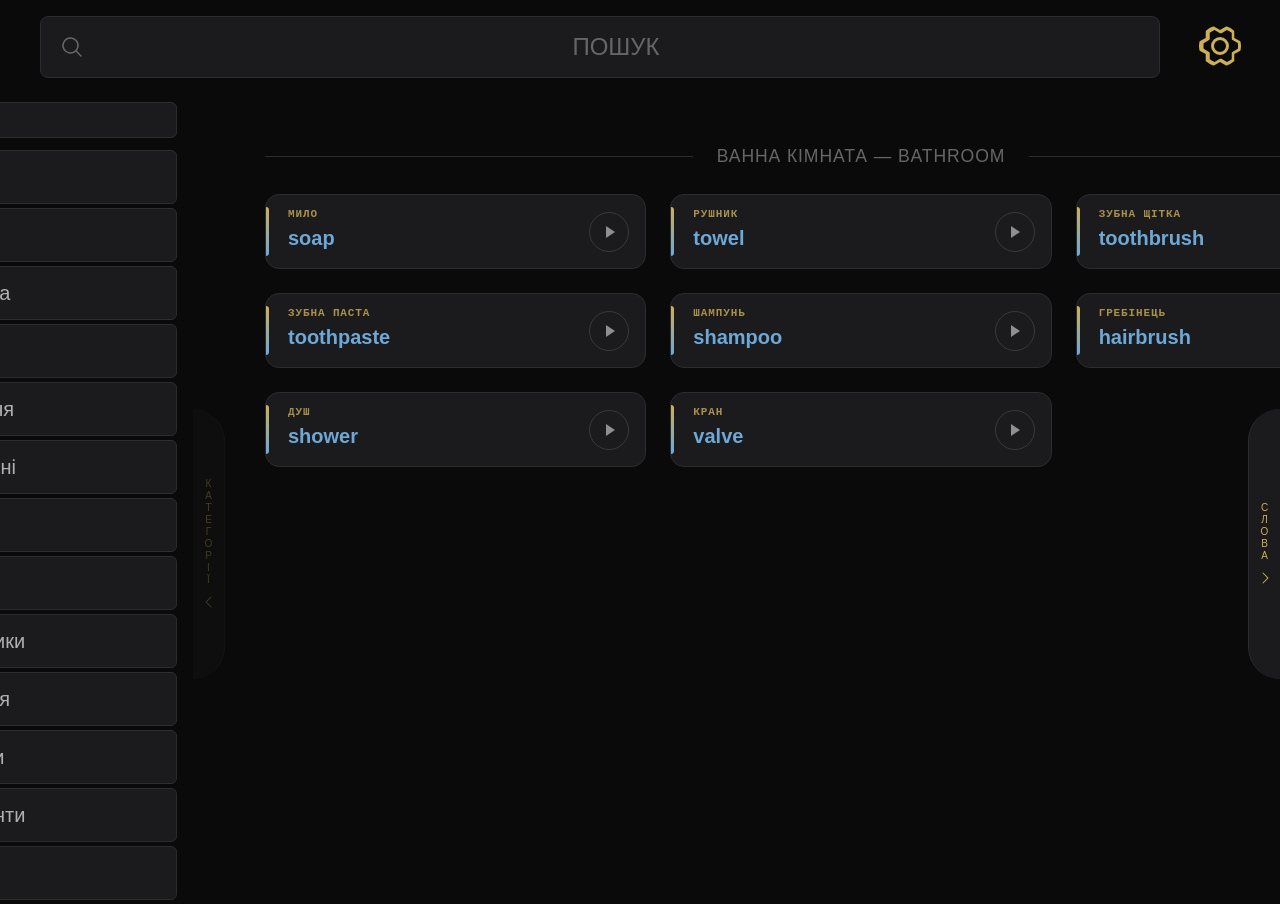
==== commit d48529b6: "Adds partial render elements" ====
--- a/index.html
+++ b/index.html
@@ -63,6 +63,8 @@
   <link rel="canonical" href="https://oleksandr-storchak.github.io/english/">
   <title>Англійська для дітей — Вивчайте слова безкоштовно</title>
   <link rel="stylesheet" href="styles.css">
+  <script src="words-data.js" defer></script>
+  <script src="phrases-data.js" defer></script>
   <script src="main.js" defer></script>
 </head>
 
@@ -183,1778 +185,497 @@
     <section id="words" tabindex="-1">
       <div id="words-no-results" class="no-results hidden">Не знайдено</div>
 
-      <div class="divider" id="bathroom">
+      <div class="divider hidden-section" id="bathroom">
         <hr><span>Ванна кімната — Bathroom</span>
         <hr>
       </div>
-      <ul class="words">
-        <li onclick="playWord(this)"><span class="uk">мило</span><span class="en">soap</span><span class="play-btn"></span></li>
-        <li onclick="playWord(this)"><span class="uk">рушник</span><span class="en">towel</span><span class="play-btn"></span></li>
-        <li onclick="playWord(this)"><span class="uk">зубна щітка</span><span class="en">toothbrush</span><span class="play-btn"></span></li>
-        <li onclick="playWord(this)"><span class="uk">зубна паста</span><span class="en">toothpaste</span><span class="play-btn"></span></li>
-        <li onclick="playWord(this)"><span class="uk">шампунь</span><span class="en">shampoo</span><span class="play-btn"></span></li>
-        <li onclick="playWord(this)"><span class="uk">гребінець</span><span class="en">hairbrush</span><span class="play-btn"></span></li>
-        <li onclick="playWord(this)"><span class="uk">душ</span><span class="en">shower</span><span class="play-btn"></span></li>
-        <li onclick="playWord(this)"><span class="uk">кран</span><span class="en">valve</span><span class="play-btn"></span></li>
-      </ul>
-
-      <div class="divider" id="actions">
+      <ul class="words hidden-section" id="words-bathroom"></ul>
+
+      <div class="divider hidden-section" id="actions">
         <hr><span>Дії — Actions</span>
         <hr>
       </div>
-      <ul class="words">
-        <li onclick="playWord(this)"><span class="uk">йти</span><span class="en">go</span><span class="play-btn"></span></li>
-        <li onclick="playWord(this)"><span class="uk">бігти</span><span class="en">run</span><span class="play-btn"></span></li>
-        <li onclick="playWord(this)"><span class="uk">стрибати</span><span class="en">jump</span><span class="play-btn"></span></li>
-        <li onclick="playWord(this)"><span class="uk">плавати</span><span class="en">swim</span><span class="play-btn"></span></li>
-        <li onclick="playWord(this)"><span class="uk">літати</span><span class="en">fly</span><span class="play-btn"></span></li>
-        <li onclick="playWord(this)"><span class="uk">їсти</span><span class="en">eat</span><span class="play-btn"></span></li>
-        <li onclick="playWord(this)"><span class="uk">пити; напій</span><span class="en">drink</span><span class="play-btn"></span></li>
-        <li onclick="playWord(this)"><span class="uk">спати</span><span class="en">sleep</span><span class="play-btn"></span></li>
-        <li onclick="playWord(this)"><span class="uk">читати</span><span class="en">read</span><span class="play-btn"></span></li>
-        <li onclick="playWord(this)"><span class="uk">писати</span><span class="en">write</span><span class="play-btn"></span></li>
-        <li onclick="playWord(this)"><span class="uk">малювати</span><span class="en">draw</span><span class="play-btn"></span></li>
-        <li onclick="playWord(this)"><span class="uk">співати</span><span class="en">sing</span><span class="play-btn"></span></li>
-        <li onclick="playWord(this)"><span class="uk">танцювати</span><span class="en">dance</span><span class="play-btn"></span></li>
-        <li onclick="playWord(this)"><span class="uk">грати</span><span class="en">play</span><span class="play-btn"></span></li>
-        <li onclick="playWord(this)"><span class="uk">дивитися</span><span class="en">look</span><span class="play-btn"></span></li>
-        <li onclick="playWord(this)"><span class="uk">слухати</span><span class="en">listen</span><span class="play-btn"></span></li>
-        <li onclick="playWord(this)"><span class="uk">говорити</span><span class="en">talk</span><span class="play-btn"></span></li>
-        <li onclick="playWord(this)"><span class="uk">думати</span><span class="en">think</span><span class="play-btn"></span></li>
-        <li onclick="playWord(this)"><span class="uk">знати</span><span class="en">know</span><span class="play-btn"></span></li>
-        <li onclick="playWord(this)"><span class="uk">хотіти</span><span class="en">want</span><span class="play-btn"></span></li>
-        <li onclick="playWord(this)"><span class="uk">любити</span><span class="en">love</span><span class="play-btn"></span></li>
-        <li onclick="playWord(this)"><span class="uk">дати</span><span class="en">give</span><span class="play-btn"></span></li>
-        <li onclick="playWord(this)"><span class="uk">брати</span><span class="en">take</span><span class="play-btn"></span></li>
-        <li onclick="playWord(this)"><span class="uk">відкривати</span><span class="en">open</span><span class="play-btn"></span></li>
-        <li onclick="playWord(this)"><span class="uk">закривати</span><span class="en">close</span><span class="play-btn"></span></li>
-        <li onclick="playWord(this)"><span class="uk">сидіти</span><span class="en">sit</span><span class="play-btn"></span></li>
-        <li onclick="playWord(this)"><span class="uk">стояти</span><span class="en">stand</span><span class="play-btn"></span></li>
-        <li onclick="playWord(this)"><span class="uk">лежати</span><span class="en">lie down</span><span class="play-btn"></span></li>
-        <li onclick="playWord(this)"><span class="uk">чекати</span><span class="en">wait</span><span class="play-btn"></span></li>
-        <li onclick="playWord(this)"><span class="uk">шукати</span><span class="en">search</span><span class="play-btn"></span></li>
-        <li onclick="playWord(this)"><span class="uk">знаходити</span><span class="en">find</span><span class="play-btn"></span></li>
-        <li onclick="playWord(this)"><span class="uk">носити</span><span class="en">carry</span><span class="play-btn"></span></li>
-        <li onclick="playWord(this)"><span class="uk">будувати</span><span class="en">build</span><span class="play-btn"></span></li>
-        <li onclick="playWord(this)"><span class="uk">мити</span><span class="en">wash</span><span class="play-btn"></span></li>
-        <li onclick="playWord(this)"><span class="uk">готувати</span><span class="en">cook</span><span class="play-btn"></span></li>
-        <li onclick="playWord(this)"><span class="uk">різати</span><span class="en">cut</span><span class="play-btn"></span></li>
-        <li onclick="playWord(this)"><span class="uk">кидати</span><span class="en">throw</span><span class="play-btn"></span></li>
-        <li onclick="playWord(this)"><span class="uk">ловити</span><span class="en">catch</span><span class="play-btn"></span></li>
-        <li onclick="playWord(this)"><span class="uk">ховати</span><span class="en">hide</span><span class="play-btn"></span></li>
-        <li onclick="playWord(this)"><span class="uk">допомагати</span><span class="en">help</span><span class="play-btn"></span></li>
-        <li onclick="playWord(this)"><span class="uk">вчити</span><span class="en">learn</span><span class="play-btn"></span></li>
-        <li onclick="playWord(this)"><span class="uk">пам'ятати</span><span class="en">remember</span><span class="play-btn"></span></li>
-        <li onclick="playWord(this)"><span class="uk">забувати</span><span class="en">forget</span><span class="play-btn"></span></li>
-        <li onclick="playWord(this)"><span class="uk">починати</span><span class="en">start</span><span class="play-btn"></span></li>
-        <li onclick="playWord(this)"><span class="uk">закінчувати</span><span class="en">finish</span><span class="play-btn"></span></li>
-        <li onclick="playWord(this)"><span class="uk">робити</span><span class="en">do</span><span class="play-btn"></span></li>
-        <li onclick="playWord(this)"><span class="uk">бачити</span><span class="en">see</span><span class="play-btn"></span></li>
-        <li onclick="playWord(this)"><span class="uk">чути</span><span class="en">hear</span><span class="play-btn"></span></li>
-        <li onclick="playWord(this)"><span class="uk">відповідати</span><span class="en">answer</span><span class="play-btn"></span></li>
-        <li onclick="playWord(this)"><span class="uk">питати</span><span class="en">ask</span><span class="play-btn"></span></li>
-        <li onclick="playWord(this)"><span class="uk">сміятися</span><span class="en">laugh</span><span class="play-btn"></span></li>
-        <li onclick="playWord(this)"><span class="uk">плакати</span><span class="en">cry</span><span class="play-btn"></span></li>
-        <li onclick="playWord(this)"><span class="uk">посміхатися</span><span class="en">smile</span><span class="play-btn"></span></li>
-        <li onclick="playWord(this)"><span class="uk">обіймати</span><span class="en">hug</span><span class="play-btn"></span></li>
-        <li onclick="playWord(this)"><span class="uk">цілувати</span><span class="en">kiss</span><span class="play-btn"></span></li>
-        <li onclick="playWord(this)"><span class="uk">мріяти</span><span class="en">dream</span><span class="play-btn"></span></li>
-        <li onclick="playWord(this)"><span class="uk">діяти; розігрувати</span><span class="en">act</span><span class="play-btn"></span></li>
-        <li onclick="playWord(this)"><span class="uk">перевіряти</span><span class="en">check</span><span class="play-btn"></span></li>
-        <li onclick="playWord(this)"><span class="uk">жити</span><span class="en">live</span><span class="play-btn"></span></li>
-        <li onclick="playWord(this)"><span class="uk">потребувати</span><span class="en">need</span><span class="play-btn"></span></li>
-        <li onclick="playWord(this)"><span class="uk">покласти</span><span class="en">put</span><span class="play-btn"></span></li>
-        <li onclick="playWord(this)"><span class="uk">повторювати</span><span class="en">repeat</span><span class="play-btn"></span></li>
-        <li onclick="playWord(this)"><span class="uk">казати</span><span class="en">say</span><span class="play-btn"></span></li>
-        <li onclick="playWord(this)"><span class="uk">показати</span><span class="en">show</span><span class="play-btn"></span></li>
-        <li onclick="playWord(this)"><span class="uk">торкатися</span><span class="en">touch</span><span class="play-btn"></span></li>
-        <li onclick="playWord(this)"><span class="uk">обводити</span><span class="en">trace</span><span class="play-btn"></span></li>
-        <li onclick="playWord(this)"><span class="uk">позначити галочкою</span><span class="en">tick</span><span class="play-btn"></span></li>
-        <li onclick="playWord(this)"><span class="uk">дивитися</span><span class="en">watch</span><span class="play-btn"></span></li>
-      </ul>
-
-      <div class="divider" id="verbs-b1">
+      <ul class="words hidden-section" id="words-actions"></ul>
+
+      <div class="divider hidden-section" id="verbs-b1">
         <hr><span>Дієслова — Verbs (B1)</span>
         <hr>
       </div>
-      <ul class="words">
-        <li onclick="playWord(this)"><span class="uk">досягати</span><span class="en">achieve</span><span class="play-btn"></span></li>
-        <li onclick="playWord(this)"><span class="uk">уникати</span><span class="en">avoid</span><span class="play-btn"></span></li>
-        <li onclick="playWord(this)"><span class="uk">покращувати</span><span class="en">improve</span><span class="play-btn"></span></li>
-        <li onclick="playWord(this)"><span class="uk">справлятися</span><span class="en">manage</span><span class="play-btn"></span></li>
-        <li onclick="playWord(this)"><span class="uk">заохочувати</span><span class="en">encourage</span><span class="play-btn"></span></li>
-        <li onclick="playWord(this)"><span class="uk">зменшувати</span><span class="en">reduce</span><span class="play-btn"></span></li>
-        <li onclick="playWord(this)"><span class="uk">збільшувати</span><span class="en">increase</span><span class="play-btn"></span></li>
-        <li onclick="playWord(this)"><span class="uk">забезпечувати</span><span class="en">provide</span><span class="play-btn"></span></li>
-        <li onclick="playWord(this)"><span class="uk">залежати</span><span class="en">depend</span><span class="play-btn"></span></li>
-        <li onclick="playWord(this)"><span class="uk">пропонувати</span><span class="en">suggest</span><span class="play-btn"></span></li>
-        <li onclick="playWord(this)"><span class="uk">скаржитися</span><span class="en">complain</span><span class="play-btn"></span></li>
-        <li onclick="playWord(this)"><span class="uk">відмовлятися</span><span class="en">refuse</span><span class="play-btn"></span></li>
-        <li onclick="playWord(this)"><span class="uk">готуватися</span><span class="en">prepare</span><span class="play-btn"></span></li>
-        <li onclick="playWord(this)"><span class="uk">усвідомлювати</span><span class="en">realize</span><span class="play-btn"></span></li>
-        <li onclick="playWord(this)"><span class="uk">рекомендувати</span><span class="en">recommend</span><span class="play-btn"></span></li>
-        <li onclick="playWord(this)"><span class="uk">впізнавати</span><span class="en">recognize</span><span class="play-btn"></span></li>
-        <li onclick="playWord(this)"><span class="uk">відповідати</span><span class="en">respond</span><span class="play-btn"></span></li>
-        <li onclick="playWord(this)"><span class="uk">виживати</span><span class="en">survive</span><span class="play-btn"></span></li>
-        <li onclick="playWord(this)"><span class="uk">підтримувати</span><span class="en">support</span><span class="play-btn"></span></li>
-        <li onclick="playWord(this)"><span class="uk">попереджати</span><span class="en">warn</span><span class="play-btn"></span></li>
-      </ul>
-
-      <div class="divider" id="home">
+      <ul class="words hidden-section" id="words-verbs-b1"></ul>
+
+      <div class="divider hidden-section" id="home">
         <hr><span>Дім та кімнати — Home & Rooms</span>
         <hr>
       </div>
-      <ul class="words">
-        <li onclick="playWord(this)"><span class="uk">дім</span><span class="en">house</span><span class="play-btn"></span></li>
-        <li onclick="playWord(this)"><span class="uk">кімната</span><span class="en">room</span><span class="play-btn"></span></li>
-        <li onclick="playWord(this)"><span class="uk">кухня</span><span class="en">kitchen</span><span class="play-btn"></span></li>
-        <li onclick="playWord(this)"><span class="uk">спальня</span><span class="en">bedroom</span><span class="play-btn"></span></li>
-        <li onclick="playWord(this)"><span class="uk">ванна</span><span class="en">bathroom</span><span class="play-btn"></span></li>
-        <li onclick="playWord(this)"><span class="uk">вітальня</span><span class="en">living room</span><span class="play-btn"></span></li>
-        <li onclick="playWord(this)"><span class="uk">коридор</span><span class="en">hallway</span><span class="play-btn"></span></li>
-        <li onclick="playWord(this)"><span class="uk">балкон</span><span class="en">balcony</span><span class="play-btn"></span></li>
-        <li onclick="playWord(this)"><span class="uk">дах</span><span class="en">roof</span><span class="play-btn"></span></li>
-        <li onclick="playWord(this)"><span class="uk">підлога</span><span class="en">floor</span><span class="play-btn"></span></li>
-        <li onclick="playWord(this)"><span class="uk">стіна</span><span class="en">wall</span><span class="play-btn"></span></li>
-        <li onclick="playWord(this)"><span class="uk">стеля</span><span class="en">ceiling</span><span class="play-btn"></span></li>
-        <li onclick="playWord(this)"><span class="uk">сходи</span><span class="en">stairs</span><span class="play-btn"></span></li>
-        <li onclick="playWord(this)"><span class="uk">гараж</span><span class="en">garage</span><span class="play-btn"></span></li>
-      </ul>
-
-      <div class="divider" id="days">
+      <ul class="words hidden-section" id="words-home"></ul>
+
+      <div class="divider hidden-section" id="days">
         <hr><span>Дні тижня — Days of Week</span>
         <hr>
       </div>
-      <ul class="words">
-        <li onclick="playWord(this)"><span class="uk">понеділок</span><span class="en">Monday</span><span class="play-btn"></span></li>
-        <li onclick="playWord(this)"><span class="uk">вівторок</span><span class="en">Tuesday</span><span class="play-btn"></span></li>
-        <li onclick="playWord(this)"><span class="uk">середа</span><span class="en">Wednesday</span><span class="play-btn"></span></li>
-        <li onclick="playWord(this)"><span class="uk">четвер</span><span class="en">Thursday</span><span class="play-btn"></span></li>
-        <li onclick="playWord(this)"><span class="uk">п'ятниця</span><span class="en">Friday</span><span class="play-btn"></span></li>
-        <li onclick="playWord(this)"><span class="uk">субота</span><span class="en">Saturday</span><span class="play-btn"></span></li>
-        <li onclick="playWord(this)"><span class="uk">неділя</span><span class="en">Sunday</span><span class="play-btn"></span></li>
-      </ul>
-
-      <div class="divider" id="helping-verbs">
+      <ul class="words hidden-section" id="words-days"></ul>
+
+      <div class="divider hidden-section" id="helping-verbs">
         <hr><span>Допоміжні дієслова — Helping Verbs</span>
         <hr>
       </div>
-      <ul class="words">
-        <li onclick="playWord(this)"><span class="uk">можу</span><span class="en">can</span><span class="play-btn"></span></li>
-        <li onclick="playWord(this)"><span class="uk">має</span><span class="en">has</span><span class="play-btn"></span></li>
-        <li onclick="playWord(this)"><span class="uk">мати</span><span class="en">have</span><span class="play-btn"></span></li>
-        <li onclick="playWord(this)"><span class="uk">не є</span><span class="en">isn't</span><span class="play-btn"></span></li>
-        <li onclick="playWord(this)"><span class="uk">це є</span><span class="en">it's</span><span class="play-btn"></span></li>
-        <li onclick="playWord(this)"><span class="uk">давай/давайте</span><span class="en">let's</span><span class="play-btn"></span></li>
-      </ul>
-
-      <div class="divider" id="friends">
+      <ul class="words hidden-section" id="words-helping-verbs"></ul>
+
+      <div class="divider hidden-section" id="friends">
         <hr><span>Друзі — Friends</span>
         <hr>
       </div>
-      <ul class="words">
-        <li onclick="playWord(this)"><span class="uk">знайомий</span><span class="en">acquaintance</span><span class="play-btn"></span></li>
-        <li onclick="playWord(this)"><span class="uk">однодумці</span><span class="en">like-minded people</span><span class="play-btn"></span></li>
-        <li onclick="playWord(this)"><span class="uk">надійний</span><span class="en">reliable</span><span class="play-btn"></span></li>
-        <li onclick="playWord(this)"><span class="uk">сперечатися</span><span class="en">argue</span><span class="play-btn"></span></li>
-        <li onclick="playWord(this)"><span class="uk">проводити час разом</span><span class="en">hang out</span><span class="play-btn"></span></li>
-        <li onclick="playWord(this)"><span class="uk">підтримувати зв'язок</span><span class="en">keep in touch</span><span class="play-btn"></span></li>
-        <li onclick="playWord(this)"><span class="uk">віддалятися</span><span class="en">drift apart</span><span class="play-btn"></span></li>
-        <li onclick="playWord(this)"><span class="uk">бути поруч, підтримувати</span><span class="en">be there for</span><span class="play-btn"></span></li>
-        <li onclick="playWord(this)"><span class="uk">обмінятися новинами</span><span class="en">catch up</span><span class="play-btn"></span></li>
-      </ul>
-
-      <div class="divider" id="emotions">
+      <ul class="words hidden-section" id="words-friends"></ul>
+
+      <div class="divider hidden-section" id="emotions">
         <hr><span>Емоції — Emotions</span>
         <hr>
       </div>
-      <ul class="words">
-        <li onclick="playWord(this)"><span class="uk">радість</span><span class="en">joy</span><span class="play-btn"></span></li>
-        <li onclick="playWord(this)"><span class="uk">сум</span><span class="en">sadness</span><span class="play-btn"></span></li>
-        <li onclick="playWord(this)"><span class="uk">страх</span><span class="en">fear</span><span class="play-btn"></span></li>
-        <li onclick="playWord(this)"><span class="uk">злість</span><span class="en">anger</span><span class="play-btn"></span></li>
-        <li onclick="playWord(this)"><span class="uk">любов</span><span class="en">love</span><span class="play-btn"></span></li>
-        <li onclick="playWord(this)"><span class="uk">сміх</span><span class="en">laughter</span><span class="play-btn"></span></li>
-        <li onclick="playWord(this)"><span class="uk">плач</span><span class="en">crying</span><span class="play-btn"></span></li>
-        <li onclick="playWord(this)"><span class="uk">здивування</span><span class="en">surprise</span><span class="play-btn"></span></li>
-        <li onclick="playWord(this)"><span class="uk">гордість</span><span class="en">pride</span><span class="play-btn"></span></li>
-        <li onclick="playWord(this)"><span class="uk">спокій</span><span class="en">calm</span><span class="play-btn"></span></li>
-        <li onclick="playWord(this)"><span class="uk">надія</span><span class="en">hope</span><span class="play-btn"></span></li>
-        <li onclick="playWord(this)"><span class="uk">щастя</span><span class="en">happiness</span><span class="play-btn"></span></li>
-        <li onclick="playWord(this)"><span class="uk">сором</span><span class="en">shame</span><span class="play-btn"></span></li>
-        <li onclick="playWord(this)"><span class="uk">ніжність</span><span class="en">tenderness</span><span class="play-btn"></span></li>
-        <li onclick="playWord(this)"><span class="uk">приголомшений</span><span class="en">overwhelmed</span><span class="play-btn"></span></li>
-        <li onclick="playWord(this)"><span class="uk">розчарований, засмучений</span><span class="en">frustrated</span><span class="play-btn"></span></li>
-        <li onclick="playWord(this)"><span class="uk">полегшений</span><span class="en">relieved</span><span class="play-btn"></span></li>
-        <li onclick="playWord(this)"><span class="uk">тривожний</span><span class="en">anxious</span><span class="play-btn"></span></li>
-        <li onclick="playWord(this)"><span class="uk">винний</span><span class="en">guilty</span><span class="play-btn"></span></li>
-        <li onclick="playWord(this)"><span class="uk">присоромлений</span><span class="en">ashamed</span><span class="play-btn"></span></li>
-        <li onclick="playWord(this)"><span class="uk">вдячний</span><span class="en">grateful</span><span class="play-btn"></span></li>
-        <li onclick="playWord(this)"><span class="uk">розчарований</span><span class="en">disappointed</span><span class="play-btn"></span></li>
-        <li onclick="playWord(this)"><span class="uk">збентежений</span><span class="en">embarrassed</span><span class="play-btn"></span></li>
-        <li onclick="playWord(this)"><span class="uk">ревнивий</span><span class="en">jealous</span><span class="play-btn"></span></li>
-        <li onclick="playWord(this)"><span class="uk">заздрісний</span><span class="en">envious</span><span class="play-btn"></span></li>
-        <li onclick="playWord(this)"><span class="uk">роздратований</span><span class="en">irritated</span><span class="play-btn"></span></li>
-        <li onclick="playWord(this)"><span class="uk">впевнений у собі</span><span class="en">confident</span><span class="play-btn"></span></li>
-        <li onclick="playWord(this)"><span class="uk">сповнений ентузіазму</span><span class="en">enthusiastic</span><span class="play-btn"></span></li>
-        <li onclick="playWord(this)"><span class="uk">стурбований</span><span class="en">concerned</span><span class="play-btn"></span></li>
-        <li onclick="playWord(this)"><span class="uk">шокований</span><span class="en">shocked</span><span class="play-btn"></span></li>
-        <li onclick="playWord(this)"><span class="uk">дуже задоволений</span><span class="en">delighted</span><span class="play-btn"></span></li>
-        <li onclick="playWord(this)"><span class="uk">наляканий до жаху</span><span class="en">terrified</span><span class="play-btn"></span></li>
-        <li onclick="playWord(this)"><span class="uk">задоволений, умиротворений</span><span class="en">content</span><span class="play-btn"></span></li>
-        <li onclick="playWord(this)"><span class="uk">ображений</span><span class="en">resentful</span><span class="play-btn"></span></li>
-      </ul>
-
-      <div class="divider" id="pronouns">
+      <ul class="words hidden-section" id="words-emotions"></ul>
+
+      <div class="divider hidden-section" id="pronouns">
         <hr><span>Займенники — Pronouns</span>
         <hr>
       </div>
-      <ul class="words">
-        <li onclick="playWord(this)"><span class="uk">він</span><span class="en">he</span><span class="play-btn"></span></li>
-        <li onclick="playWord(this)"><span class="uk">вона</span><span class="en">she</span><span class="play-btn"></span></li>
-        <li onclick="playWord(this)"><span class="uk">воно</span><span class="en">it</span><span class="play-btn"></span></li>
-        <li onclick="playWord(this)"><span class="uk">вони</span><span class="en">they</span><span class="play-btn"></span></li>
-        <li onclick="playWord(this)"><span class="uk">ти/ви</span><span class="en">you</span><span class="play-btn"></span></li>
-        <li onclick="playWord(this)"><span class="uk">мені/мене</span><span class="en">me</span><span class="play-btn"></span></li>
-        <li onclick="playWord(this)"><span class="uk">мій/моя/моє</span><span class="en">my</span><span class="play-btn"></span></li>
-        <li onclick="playWord(this)"><span class="uk">його</span><span class="en">his</span><span class="play-btn"></span></li>
-        <li onclick="playWord(this)"><span class="uk">це/цей</span><span class="en">this</span><span class="play-btn"></span></li>
-      </ul>
-
-      <div class="divider" id="health">
+      <ul class="words hidden-section" id="words-pronouns"></ul>
+
+      <div class="divider hidden-section" id="health">
         <hr><span>Здоров'я — Health</span>
         <hr>
       </div>
-      <ul class="words">
-        <li onclick="playWord(this)"><span class="uk">здоров'я</span><span class="en">health</span><span class="play-btn"></span></li>
-        <li onclick="playWord(this)"><span class="uk">ліки</span><span class="en">medicine</span><span class="play-btn"></span></li>
-        <li onclick="playWord(this)"><span class="uk">температура</span><span class="en">temperature</span><span class="play-btn"></span></li>
-        <li onclick="playWord(this)"><span class="uk">кашель</span><span class="en">cough</span><span class="play-btn"></span></li>
-        <li onclick="playWord(this)"><span class="uk">нежить</span><span class="en">runny nose</span><span class="play-btn"></span></li>
-        <li onclick="playWord(this)"><span class="uk">біль</span><span class="en">pain</span><span class="play-btn"></span></li>
-        <li onclick="playWord(this)"><span class="uk">пластир</span><span class="en">Band-Aid</span><span class="play-btn"></span></li>
-        <li onclick="playWord(this)"><span class="uk">вітамін</span><span class="en">vitamin</span><span class="play-btn"></span></li>
-        <li onclick="playWord(this)"><span class="uk">болить</span><span class="en">hurts</span><span class="play-btn"></span></li>
-        <li onclick="playWord(this)"><span class="uk">боліти</span><span class="en">hurt</span><span class="play-btn"></span></li>
-        <li onclick="playWord(this)"><span class="uk">вправа</span><span class="en">exercise</span><span class="play-btn"></span></li>
-      </ul>
-
-      <div class="divider" id="toys">
+      <ul class="words hidden-section" id="words-health"></ul>
+
+      <div class="divider hidden-section" id="toys">
         <hr><span>Іграшки та ігри — Toys & Games</span>
         <hr>
       </div>
-      <ul class="words">
-        <li onclick="playWord(this)"><span class="uk">м'яч</span><span class="en">ball</span><span class="play-btn"></span></li>
-        <li onclick="playWord(this)"><span class="uk">лялька</span><span class="en">doll</span><span class="play-btn"></span></li>
-        <li onclick="playWord(this)"><span class="uk">ведмедик</span><span class="en">teddy bear</span><span class="play-btn"></span></li>
-        <li onclick="playWord(this)"><span class="uk">кубики</span><span class="en">blocks</span><span class="play-btn"></span></li>
-        <li onclick="playWord(this)"><span class="uk">пазл</span><span class="en">puzzle</span><span class="play-btn"></span></li>
-        <li onclick="playWord(this)"><span class="uk">робот</span><span class="en">robot</span><span class="play-btn"></span></li>
-        <li onclick="playWord(this)"><span class="uk">гра</span><span class="en">game</span><span class="play-btn"></span></li>
-        <li onclick="playWord(this)"><span class="uk">повітряна куля</span><span class="en">balloon</span><span class="play-btn"></span></li>
-        <li onclick="playWord(this)"><span class="uk">скакалка</span><span class="en">jump rope</span><span class="play-btn"></span></li>
-        <li onclick="playWord(this)"><span class="uk">настільна гра</span><span class="en">board game</span><span class="play-btn"></span></li>
-        <li onclick="playWord(this)"><span class="uk">конструктор</span><span class="en">constructor</span><span class="play-btn"></span></li>
-        <li onclick="playWord(this)"><span class="uk">іграшка</span><span class="en">toy</span><span class="play-btn"></span></li>
-        <li onclick="playWord(this)"><span class="uk">повітряний змій</span><span class="en">kite</span><span class="play-btn"></span></li>
-      </ul>
-
-      <div class="divider" id="tools">
+      <ul class="words hidden-section" id="words-toys"></ul>
+
+      <div class="divider hidden-section" id="tools">
         <hr><span>Інструменти — Tools</span>
         <hr>
       </div>
-      <ul class="words">
-        <li onclick="playWord(this)"><span class="uk">молоток</span><span class="en">hammer</span><span class="play-btn"></span></li>
-        <li onclick="playWord(this)"><span class="uk">ножиці</span><span class="en">scissors</span><span class="play-btn"></span></li>
-        <li onclick="playWord(this)"><span class="uk">клей</span><span class="en">glue</span><span class="play-btn"></span></li>
-        <li onclick="playWord(this)"><span class="uk">голка</span><span class="en">needle</span><span class="play-btn"></span></li>
-        <li onclick="playWord(this)"><span class="uk">нитка</span><span class="en">thread</span><span class="play-btn"></span></li>
-        <li onclick="playWord(this)"><span class="uk">пензлик</span><span class="en">brush</span><span class="play-btn"></span></li>
-        <li onclick="playWord(this)"><span class="uk">лопата</span><span class="en">shovel</span><span class="play-btn"></span></li>
-        <li onclick="playWord(this)"><span class="uk">відро</span><span class="en">bucket</span><span class="play-btn"></span></li>
-        <li onclick="playWord(this)"><span class="uk">фарба</span><span class="en">paint</span><span class="play-btn"></span></li>
-        <li onclick="playWord(this)"><span class="uk">цвях</span><span class="en">nail</span><span class="play-btn"></span></li>
-      </ul>
-
-      <div class="divider" id="food">
+      <ul class="words hidden-section" id="words-tools"></ul>
+
+      <div class="divider hidden-section" id="food">
         <hr><span>Їжа та страви — Food & Meals</span>
         <hr>
       </div>
-      <ul class="words">
-        <li onclick="playWord(this)"><span class="uk">хліб</span><span class="en">bread</span><span class="play-btn"></span></li>
-        <li onclick="playWord(this)"><span class="uk">каша</span><span class="en">porridge</span><span class="play-btn"></span></li>
-        <li onclick="playWord(this)"><span class="uk">суп</span><span class="en">soup</span><span class="play-btn"></span></li>
-        <li onclick="playWord(this)"><span class="uk">їжа</span><span class="en">food</span><span class="play-btn"></span></li>
-        <li onclick="playWord(this)"><span class="uk">сніданок</span><span class="en">breakfast</span><span class="play-btn"></span></li>
-        <li onclick="playWord(this)"><span class="uk">обід</span><span class="en">lunch</span><span class="play-btn"></span></li>
-        <li onclick="playWord(this)"><span class="uk">вечеря</span><span class="en">dinner</span><span class="play-btn"></span></li>
-        <li onclick="playWord(this)"><span class="uk">рис</span><span class="en">rice</span><span class="play-btn"></span></li>
-        <li onclick="playWord(this)"><span class="uk">макарони</span><span class="en">pasta</span><span class="play-btn"></span></li>
-        <li onclick="playWord(this)"><span class="uk">м'ясо</span><span class="en">meat</span><span class="play-btn"></span></li>
-        <li onclick="playWord(this)"><span class="uk">сир</span><span class="en">cheese</span><span class="play-btn"></span></li>
-        <li onclick="playWord(this)"><span class="uk">масло</span><span class="en">butter</span><span class="play-btn"></span></li>
-        <li onclick="playWord(this)"><span class="uk">яйце</span><span class="en">egg</span><span class="play-btn"></span></li>
-        <li onclick="playWord(this)"><span class="uk">борщ</span><span class="en">borscht</span><span class="play-btn"></span></li>
-        <li onclick="playWord(this)"><span class="uk">вареник</span><span class="en">dumpling</span><span class="play-btn"></span></li>
-        <li onclick="playWord(this)"><span class="uk">сіль</span><span class="en">salt</span><span class="play-btn"></span></li>
-        <li onclick="playWord(this)"><span class="uk">піца</span><span class="en">pizza</span><span class="play-btn"></span></li>
-        <li onclick="playWord(this)"><span class="uk">бутерброд</span><span class="en">sandwich</span><span class="play-btn"></span></li>
-        <li onclick="playWord(this)"><span class="uk">млинець</span><span class="en">pancake</span><span class="play-btn"></span></li>
-        <li onclick="playWord(this)"><span class="uk">сметана</span><span class="en">sour cream</span><span class="play-btn"></span></li>
-        <li onclick="playWord(this)"><span class="uk">желе</span><span class="en">jelly</span><span class="play-btn"></span></li>
-        <li onclick="playWord(this)"><span class="uk">горіхи</span><span class="en">nuts</span><span class="play-btn"></span></li>
-        <li onclick="playWord(this)"><span class="uk">ковбаса</span><span class="en">sausage</span><span class="play-btn"></span></li>
-      </ul>
-
-      <div class="divider" id="coffee">
+      <ul class="words hidden-section" id="words-food"></ul>
+
+      <div class="divider hidden-section" id="coffee">
         <hr><span>Кава — Coffee</span>
         <hr>
       </div>
-      <ul class="words">
-        <li onclick="playWord(this)"><span class="uk">кава</span><span class="en">coffee</span><span class="play-btn"></span></li>
-        <li onclick="playWord(this)"><span class="uk">кав'ярня</span><span class="en">coffee shop</span><span class="play-btn"></span></li>
-        <li onclick="playWord(this)"><span class="uk">бариста</span><span class="en">barista</span><span class="play-btn"></span></li>
-        <li onclick="playWord(this)"><span class="uk">чашка</span><span class="en">cup</span><span class="play-btn"></span></li>
-        <li onclick="playWord(this)"><span class="uk">горнятко</span><span class="en">mug</span><span class="play-btn"></span></li>
-        <li onclick="playWord(this)"><span class="uk">обсмажування</span><span class="en">roast</span><span class="play-btn"></span></li>
-        <li onclick="playWord(this)"><span class="uk">заварювати</span><span class="en">brew</span><span class="play-btn"></span></li>
-        <li onclick="playWord(this)"><span class="uk">кофеїн</span><span class="en">caffeine</span><span class="play-btn"></span></li>
-        <li onclick="playWord(this)"><span class="uk">із собою</span><span class="en">takeaway</span><span class="play-btn"></span></li>
-        <li onclick="playWord(this)"><span class="uk">молоко</span><span class="en">milk</span><span class="play-btn"></span></li>
-        <li onclick="playWord(this)"><span class="uk">цукор</span><span class="en">sugar</span><span class="play-btn"></span></li>
-        <li onclick="playWord(this)"><span class="uk">пінка</span><span class="en">foam</span><span class="play-btn"></span></li>
-        <li onclick="playWord(this)"><span class="uk">міцний</span><span class="en">strong</span><span class="play-btn"></span></li>
-        <li onclick="playWord(this)"><span class="uk">замовляти</span><span class="en">order</span><span class="play-btn"></span></li>
-        <li onclick="playWord(this)"><span class="uk">помішувати</span><span class="en">stir</span><span class="play-btn"></span></li>
-        <li onclick="playWord(this)"><span class="uk">смак, аромат</span><span class="en">flavor</span><span class="play-btn"></span></li>
-        <li onclick="playWord(this)"><span class="uk">гіркий</span><span class="en">bitter</span><span class="play-btn"></span></li>
-        <li onclick="playWord(this)"><span class="uk">солодкий</span><span class="en">sweet</span><span class="play-btn"></span></li>
-        <li onclick="playWord(this)"><span class="uk">щойно заварений</span><span class="en">freshly brewed</span><span class="play-btn"></span></li>
-        <li onclick="playWord(this)"><span class="uk">перерва на каву</span><span class="en">coffee break</span><span class="play-btn"></span></li>
-      </ul>
-
-      <div class="divider" id="fairy-tales">
+      <ul class="words hidden-section" id="words-coffee"></ul>
+
+      <div class="divider hidden-section" id="fairy-tales">
         <hr><span>Казки — Fairy Tales</span>
         <hr>
       </div>
-      <ul class="words">
-        <li onclick="playWord(this)"><span class="uk">принцеса</span><span class="en">princess</span><span class="play-btn"></span></li>
-        <li onclick="playWord(this)"><span class="uk">принц</span><span class="en">prince</span><span class="play-btn"></span></li>
-        <li onclick="playWord(this)"><span class="uk">король</span><span class="en">king</span><span class="play-btn"></span></li>
-        <li onclick="playWord(this)"><span class="uk">королева</span><span class="en">queen</span><span class="play-btn"></span></li>
-        <li onclick="playWord(this)"><span class="uk">дракон</span><span class="en">dragon</span><span class="play-btn"></span></li>
-        <li onclick="playWord(this)"><span class="uk">лицар</span><span class="en">knight</span><span class="play-btn"></span></li>
-        <li onclick="playWord(this)"><span class="uk">чарівник</span><span class="en">wizard</span><span class="play-btn"></span></li>
-        <li onclick="playWord(this)"><span class="uk">замок</span><span class="en">castle</span><span class="play-btn"></span></li>
-        <li onclick="playWord(this)"><span class="uk">фея</span><span class="en">fairy</span><span class="play-btn"></span></li>
-        <li onclick="playWord(this)"><span class="uk">казка</span><span class="en">fairy tale</span><span class="play-btn"></span></li>
-        <li onclick="playWord(this)"><span class="uk">скарб</span><span class="en">treasure</span><span class="play-btn"></span></li>
-        <li onclick="playWord(this)"><span class="uk">меч</span><span class="en">sword</span><span class="play-btn"></span></li>
-        <li onclick="playWord(this)"><span class="uk">монстр</span><span class="en">monster</span><span class="play-btn"></span></li>
-        <li onclick="playWord(this)"><span class="uk">історія</span><span class="en">story</span><span class="play-btn"></span></li>
-      </ul>
-
-      <div class="divider" id="collocations-make-do">
+      <ul class="words hidden-section" id="words-fairy-tales"></ul>
+
+      <div class="divider hidden-section" id="collocations-make-do">
         <hr><span>Make/Do — Make &amp; Do</span>
         <hr>
       </div>
-      <ul class="words">
-        <li onclick="playWord(this)"><span class="uk">заробляти гроші</span><span class="en">make money</span><span class="play-btn"></span></li>
-        <li onclick="playWord(this)"><span class="uk">застеляти ліжко</span><span class="en">make the bed</span><span class="play-btn"></span></li>
-        <li onclick="playWord(this)"><span class="uk">телефонувати</span><span class="en">make a phone call</span><span class="play-btn"></span></li>
-        <li onclick="playWord(this)"><span class="uk">складати план</span><span class="en">make a plan</span><span class="play-btn"></span></li>
-        <li onclick="playWord(this)"><span class="uk">робити помилку</span><span class="en">make a mistake</span><span class="play-btn"></span></li>
-        <li onclick="playWord(this)"><span class="uk">робити домашнє завдання</span><span class="en">do homework</span><span class="play-btn"></span></li>
-        <li onclick="playWord(this)"><span class="uk">проводити дослідження</span><span class="en">do research</span><span class="play-btn"></span></li>
-        <li onclick="playWord(this)"><span class="uk">мити посуд</span><span class="en">do the dishes</span><span class="play-btn"></span></li>
-        <li onclick="playWord(this)"><span class="uk">вести бізнес</span><span class="en">do business</span><span class="play-btn"></span></li>
-        <li onclick="playWord(this)"><span class="uk">прати білизну</span><span class="en">do the laundry</span><span class="play-btn"></span></li>
-      </ul>
-
-      <div class="divider" id="collocations-take-get">
+      <ul class="words hidden-section" id="words-collocations-make-do"></ul>
+
+      <div class="divider hidden-section" id="collocations-take-get">
         <hr><span>Take/Get — Take &amp; Get</span>
         <hr>
       </div>
-      <ul class="words">
-        <li onclick="playWord(this)"><span class="uk">фотографувати</span><span class="en">take a picture</span><span class="play-btn"></span></li>
-        <li onclick="playWord(this)"><span class="uk">робити перерву</span><span class="en">take a break</span><span class="play-btn"></span></li>
-        <li onclick="playWord(this)"><span class="uk">робити нотатки</span><span class="en">take notes</span><span class="play-btn"></span></li>
-        <li onclick="playWord(this)"><span class="uk">приймати душ</span><span class="en">take a shower</span><span class="play-btn"></span></li>
-        <li onclick="playWord(this)"><span class="uk">дрімати</span><span class="en">take a nap</span><span class="play-btn"></span></li>
-        <li onclick="playWord(this)"><span class="uk">отримати роботу</span><span class="en">get a job</span><span class="play-btn"></span></li>
-        <li onclick="playWord(this)"><span class="uk">одружитися</span><span class="en">get married</span><span class="play-btn"></span></li>
-        <li onclick="playWord(this)"><span class="uk">завагітніти</span><span class="en">get pregnant</span><span class="play-btn"></span></li>
-        <li onclick="playWord(this)"><span class="uk">загубитися</span><span class="en">get lost</span><span class="play-btn"></span></li>
-        <li onclick="playWord(this)"><span class="uk">напитися</span><span class="en">get drunk</span><span class="play-btn"></span></li>
-      </ul>
-
-      <div class="divider" id="collocations-say-tell">
+      <ul class="words hidden-section" id="words-collocations-take-get"></ul>
+
+      <div class="divider hidden-section" id="collocations-say-tell">
         <hr><span>Say/Tell — Say &amp; Tell</span>
         <hr>
       </div>
-      <ul class="words">
-        <li onclick="playWord(this)"><span class="uk">сказати ні</span><span class="en">say no</span><span class="play-btn"></span></li>
-        <li onclick="playWord(this)"><span class="uk">сказати так</span><span class="en">say yes</span><span class="play-btn"></span></li>
-        <li onclick="playWord(this)"><span class="uk">привітатися</span><span class="en">say hello</span><span class="play-btn"></span></li>
-        <li onclick="playWord(this)"><span class="uk">казати "будь ласка"</span><span class="en">say please</span><span class="play-btn"></span></li>
-        <li onclick="playWord(this)"><span class="uk">щось сказати</span><span class="en">say something</span><span class="play-btn"></span></li>
-        <li onclick="playWord(this)"><span class="uk">збрехати</span><span class="en">tell a lie</span><span class="play-btn"></span></li>
-        <li onclick="playWord(this)"><span class="uk">розповісти жарт</span><span class="en">tell a joke</span><span class="play-btn"></span></li>
-        <li onclick="playWord(this)"><span class="uk">розповісти історію</span><span class="en">tell a story</span><span class="play-btn"></span></li>
-        <li onclick="playWord(this)"><span class="uk">розповісти секрет</span><span class="en">tell a secret</span><span class="play-btn"></span></li>
-        <li onclick="playWord(this)"><span class="uk">сказати правду</span><span class="en">tell the truth</span><span class="play-btn"></span></li>
-      </ul>
-
-      <div class="divider" id="collocations-hear-listen">
+      <ul class="words hidden-section" id="words-collocations-say-tell"></ul>
+
+      <div class="divider hidden-section" id="collocations-hear-listen">
         <hr><span>Hear/Listen — Hear &amp; Listen</span>
         <hr>
       </div>
-      <ul class="words">
-        <li onclick="playWord(this)"><span class="uk">почути сміх</span><span class="en">hear a laugh</span><span class="play-btn"></span></li>
-        <li onclick="playWord(this)"><span class="uk">почути дощ</span><span class="en">hear the rain</span><span class="play-btn"></span></li>
-        <li onclick="playWord(this)"><span class="uk">почути шепіт</span><span class="en">hear a whisper</span><span class="play-btn"></span></li>
-        <li onclick="playWord(this)"><span class="uk">почути дзвіночок</span><span class="en">hear a bell</span><span class="play-btn"></span></li>
-        <li onclick="playWord(this)"><span class="uk">почути спів птахів</span><span class="en">hear birds singing</span><span class="play-btn"></span></li>
-        <li onclick="playWord(this)"><span class="uk">слухати музику</span><span class="en">listen to music</span><span class="play-btn"></span></li>
-        <li onclick="playWord(this)"><span class="uk">слухати подкаст</span><span class="en">listen to a podcast</span><span class="play-btn"></span></li>
-        <li onclick="playWord(this)"><span class="uk">слухати новини</span><span class="en">listen to the news</span><span class="play-btn"></span></li>
-        <li onclick="playWord(this)"><span class="uk">слухати промову</span><span class="en">listen to a speech</span><span class="play-btn"></span></li>
-        <li onclick="playWord(this)"><span class="uk">слухати радіо</span><span class="en">listen to the radio</span><span class="play-btn"></span></li>
-      </ul>
-
-      <div class="divider" id="colors">
+      <ul class="words hidden-section" id="words-collocations-hear-listen"></ul>
+
+      <div class="divider hidden-section" id="colors">
         <hr><span>Кольори — Colors</span>
         <hr>
       </div>
-      <ul class="words">
-        <li onclick="playWord(this)"><span class="uk">червоний</span><span class="en">red</span><span class="play-btn"></span></li>
-        <li onclick="playWord(this)"><span class="uk">синій</span><span class="en">blue</span><span class="play-btn"></span></li>
-        <li onclick="playWord(this)"><span class="uk">зелений</span><span class="en">green</span><span class="play-btn"></span></li>
-        <li onclick="playWord(this)"><span class="uk">жовтий</span><span class="en">yellow</span><span class="play-btn"></span></li>
-        <li onclick="playWord(this)"><span class="uk">білий</span><span class="en">white</span><span class="play-btn"></span></li>
-        <li onclick="playWord(this)"><span class="uk">чорний</span><span class="en">black</span><span class="play-btn"></span></li>
-        <li onclick="playWord(this)"><span class="uk">рожевий</span><span class="en">pink</span><span class="play-btn"></span></li>
-        <li onclick="playWord(this)"><span class="uk">помаранчевий</span><span class="en">orange</span><span class="play-btn"></span></li>
-        <li onclick="playWord(this)"><span class="uk">фіолетовий</span><span class="en">purple</span><span class="play-btn"></span></li>
-        <li onclick="playWord(this)"><span class="uk">сірий</span><span class="en">gray</span><span class="play-btn"></span></li>
-        <li onclick="playWord(this)"><span class="uk">коричневий</span><span class="en">brown</span><span class="play-btn"></span></li>
-        <li onclick="playWord(this)"><span class="uk">золотий</span><span class="en">gold</span><span class="play-btn"></span></li>
-        <li onclick="playWord(this)"><span class="uk">срібний</span><span class="en">silver</span><span class="play-btn"></span></li>
-        <li onclick="playWord(this)"><span class="uk">блакитний</span><span class="en">light blue</span><span class="play-btn"></span></li>
-        <li onclick="playWord(this)"><span class="uk">колір</span><span class="en">color</span><span class="play-btn"></span></li>
-      </ul>
-
-      <div class="divider" id="insects">
+      <ul class="words hidden-section" id="words-colors"></ul>
+
+      <div class="divider hidden-section" id="insects">
         <hr><span>Комахи — Insects</span>
         <hr>
       </div>
-      <ul class="words">
-        <li onclick="playWord(this)"><span class="uk">метелик</span><span class="en">butterfly</span><span class="play-btn"></span></li>
-        <li onclick="playWord(this)"><span class="uk">бджола</span><span class="en">bee</span><span class="play-btn"></span></li>
-        <li onclick="playWord(this)"><span class="uk">мураха</span><span class="en">ant</span><span class="play-btn"></span></li>
-        <li onclick="playWord(this)"><span class="uk">жук</span><span class="en">beetle</span><span class="play-btn"></span></li>
-        <li onclick="playWord(this)"><span class="uk">комар</span><span class="en">mosquito</span><span class="play-btn"></span></li>
-        <li onclick="playWord(this)"><span class="uk">павук</span><span class="en">spider</span><span class="play-btn"></span></li>
-        <li onclick="playWord(this)"><span class="uk">муха</span><span class="en">fly</span><span class="play-btn"></span></li>
-        <li onclick="playWord(this)"><span class="uk">сонечко</span><span class="en">ladybug</span><span class="play-btn"></span></li>
-        <li onclick="playWord(this)"><span class="uk">коник</span><span class="en">grasshopper</span><span class="play-btn"></span></li>
-        <li onclick="playWord(this)"><span class="uk">равлик</span><span class="en">snail</span><span class="play-btn"></span></li>
-      </ul>
-
-      <div class="divider" id="space">
+      <ul class="words hidden-section" id="words-insects"></ul>
+
+      <div class="divider hidden-section" id="space">
         <hr><span>Космос — Space</span>
         <hr>
       </div>
-      <ul class="words">
-        <li onclick="playWord(this)"><span class="uk">космос</span><span class="en">space</span><span class="play-btn"></span></li>
-        <li onclick="playWord(this)"><span class="uk">планета</span><span class="en">planet</span><span class="play-btn"></span></li>
-        <li onclick="playWord(this)"><span class="uk">комета</span><span class="en">comet</span><span class="play-btn"></span></li>
-        <li onclick="playWord(this)"><span class="uk">галактика</span><span class="en">galaxy</span><span class="play-btn"></span></li>
-        <li onclick="playWord(this)"><span class="uk">телескоп</span><span class="en">telescope</span><span class="play-btn"></span></li>
-        <li onclick="playWord(this)"><span class="uk">супутник</span><span class="en">satellite</span><span class="play-btn"></span></li>
-        <li onclick="playWord(this)"><span class="uk">орбіта</span><span class="en">orbit</span><span class="play-btn"></span></li>
-        <li onclick="playWord(this)"><span class="uk">астероїд</span><span class="en">asteroid</span><span class="play-btn"></span></li>
-      </ul>
-
-      <div class="divider" id="kitchenware">
+      <ul class="words hidden-section" id="words-space"></ul>
+
+      <div class="divider hidden-section" id="kitchenware">
         <hr><span>Кухонне приладдя — Kitchenware</span>
         <hr>
       </div>
-      <ul class="words">
-        <li onclick="playWord(this)"><span class="uk">тарілка</span><span class="en">plate</span><span class="play-btn"></span></li>
-        <li onclick="playWord(this)"><span class="uk">чашка</span><span class="en">cup</span><span class="play-btn"></span></li>
-        <li onclick="playWord(this)"><span class="uk">ложка</span><span class="en">spoon</span><span class="play-btn"></span></li>
-        <li onclick="playWord(this)"><span class="uk">виделка</span><span class="en">fork</span><span class="play-btn"></span></li>
-        <li onclick="playWord(this)"><span class="uk">ніж</span><span class="en">knife</span><span class="play-btn"></span></li>
-        <li onclick="playWord(this)"><span class="uk">каструля</span><span class="en">pot</span><span class="play-btn"></span></li>
-        <li onclick="playWord(this)"><span class="uk">сковорода</span><span class="en">pan</span><span class="play-btn"></span></li>
-        <li onclick="playWord(this)"><span class="uk">склянка</span><span class="en">glass</span><span class="play-btn"></span></li>
-        <li onclick="playWord(this)"><span class="uk">чайник</span><span class="en">kettle</span><span class="play-btn"></span></li>
-        <li onclick="playWord(this)"><span class="uk">миска</span><span class="en">bowl</span><span class="play-btn"></span></li>
-      </ul>
-
-      <div class="divider" id="summer">
+      <ul class="words hidden-section" id="words-kitchenware"></ul>
+
+      <div class="divider hidden-section" id="summer">
         <hr><span>Літо — Summer</span>
         <hr>
       </div>
-      <ul class="words">
-        <li onclick="playWord(this)"><span class="uk">відпустка, канікули</span><span class="en">vacation</span><span class="play-btn"></span></li>
-        <li onclick="playWord(this)"><span class="uk">фестиваль</span><span class="en">festival</span><span class="play-btn"></span></li>
-        <li onclick="playWord(this)"><span class="uk">на відкритому повітрі</span><span class="en">outdoors</span><span class="play-btn"></span></li>
-        <li onclick="playWord(this)"><span class="uk">хвиля спеки</span><span class="en">heatwave</span><span class="play-btn"></span></li>
-        <li onclick="playWord(this)"><span class="uk">вологість</span><span class="en">humidity</span><span class="play-btn"></span></li>
-        <li onclick="playWord(this)"><span class="uk">легкий вітерець</span><span class="en">breeze</span><span class="play-btn"></span></li>
-        <li onclick="playWord(this)"><span class="uk">сонячний опік</span><span class="en">sunburn</span><span class="play-btn"></span></li>
-        <li onclick="playWord(this)"><span class="uk">сонцезахисний крем</span><span class="en">sunscreen</span><span class="play-btn"></span></li>
-        <li onclick="playWord(this)"><span class="uk">кемпінг</span><span class="en">camping</span><span class="play-btn"></span></li>
-        <li onclick="playWord(this)"><span class="uk">піший похід</span><span class="en">hiking</span><span class="play-btn"></span></li>
-        <li onclick="playWord(this)"><span class="uk">морське узбережжя</span><span class="en">seaside</span><span class="play-btn"></span></li>
-        <li onclick="playWord(this)"><span class="uk">розслаблюючий</span><span class="en">relaxing</span><span class="play-btn"></span></li>
-        <li onclick="playWord(this)"><span class="uk">освіжаючий</span><span class="en">refreshing</span><span class="play-btn"></span></li>
-        <li onclick="playWord(this)"><span class="uk">переповнений людьми</span><span class="en">crowded</span><span class="play-btn"></span></li>
-        <li onclick="playWord(this)"><span class="uk">незабутній</span><span class="en">memorable</span><span class="play-btn"></span></li>
-        <li onclick="playWord(this)"><span class="uk">досліджувати</span><span class="en">explore</span><span class="play-btn"></span></li>
-      </ul>
-
-      <div class="divider" id="people">
+      <ul class="words hidden-section" id="words-summer"></ul>
+
+      <div class="divider hidden-section" id="people">
         <hr><span>Люди — People</span>
         <hr>
       </div>
-      <ul class="words">
-        <li onclick="playWord(this)"><span class="uk">друг</span><span class="en">friend</span><span class="play-btn"></span></li>
-        <li onclick="playWord(this)"><span class="uk">дівчинка</span><span class="en">girl</span><span class="play-btn"></span></li>
-        <li onclick="playWord(this)"><span class="uk">хлопчик</span><span class="en">boy</span><span class="play-btn"></span></li>
-        <li onclick="playWord(this)"><span class="uk">жінка</span><span class="en">woman</span><span class="play-btn"></span></li>
-        <li onclick="playWord(this)"><span class="uk">чоловік</span><span class="en">man</span><span class="play-btn"></span></li>
-        <li onclick="playWord(this)"><span class="uk">людина</span><span class="en">person</span><span class="play-btn"></span></li>
-        <li onclick="playWord(this)"><span class="uk">сусід</span><span class="en">neighbor</span><span class="play-btn"></span></li>
-        <li onclick="playWord(this)"><span class="uk">подруга</span><span class="en">girlfriend</span><span class="play-btn"></span></li>
-        <li onclick="playWord(this)"><span class="uk">немовля</span><span class="en">infant</span><span class="play-btn"></span></li>
-        <li onclick="playWord(this)"><span class="uk">хлопець</span><span class="en">guy</span><span class="play-btn"></span></li>
-        <li onclick="playWord(this)"><span class="uk">діти</span><span class="en">children</span><span class="play-btn"></span></li>
-        <li onclick="playWord(this)"><span class="uk">партнер</span><span class="en">partner</span><span class="play-btn"></span></li>
-        <li onclick="playWord(this)"><span class="uk">ім'я</span><span class="en">name</span><span class="play-btn"></span></li>
-      </ul>
-
-      <div class="divider" id="materials">
+      <ul class="words hidden-section" id="words-people"></ul>
+
+      <div class="divider hidden-section" id="materials">
         <hr><span>Матеріали — Materials</span>
         <hr>
       </div>
-      <ul class="words">
-        <li onclick="playWord(this)"><span class="uk">дерево</span><span class="en">wood</span><span class="play-btn"></span></li>
-        <li onclick="playWord(this)"><span class="uk">метал</span><span class="en">metal</span><span class="play-btn"></span></li>
-        <li onclick="playWord(this)"><span class="uk">скло</span><span class="en">glass</span><span class="play-btn"></span></li>
-        <li onclick="playWord(this)"><span class="uk">папір</span><span class="en">paper</span><span class="play-btn"></span></li>
-        <li onclick="playWord(this)"><span class="uk">тканина</span><span class="en">fabric</span><span class="play-btn"></span></li>
-        <li onclick="playWord(this)"><span class="uk">пластик</span><span class="en">plastic</span><span class="play-btn"></span></li>
-        <li onclick="playWord(this)"><span class="uk">гума</span><span class="en">rubber</span><span class="play-btn"></span></li>
-        <li onclick="playWord(this)"><span class="uk">глина</span><span class="en">clay</span><span class="play-btn"></span></li>
-        <li onclick="playWord(this)"><span class="uk">вовна</span><span class="en">wool</span><span class="play-btn"></span></li>
-        <li onclick="playWord(this)"><span class="uk">бавовна</span><span class="en">cotton</span><span class="play-btn"></span></li>
-      </ul>
-
-      <div class="divider" id="furniture">
+      <ul class="words hidden-section" id="words-materials"></ul>
+
+      <div class="divider hidden-section" id="furniture">
         <hr><span>Меблі — Furniture</span>
         <hr>
       </div>
-      <ul class="words">
-        <li onclick="playWord(this)"><span class="uk">стіл</span><span class="en">table</span><span class="play-btn"></span></li>
-        <li onclick="playWord(this)"><span class="uk">стілець</span><span class="en">chair</span><span class="play-btn"></span></li>
-        <li onclick="playWord(this)"><span class="uk">ліжко</span><span class="en">bed</span><span class="play-btn"></span></li>
-        <li onclick="playWord(this)"><span class="uk">шафа</span><span class="en">wardrobe</span><span class="play-btn"></span></li>
-        <li onclick="playWord(this)"><span class="uk">диван</span><span class="en">sofa</span><span class="play-btn"></span></li>
-        <li onclick="playWord(this)"><span class="uk">полиця</span><span class="en">shelf</span><span class="play-btn"></span></li>
-        <li onclick="playWord(this)"><span class="uk">дзеркало</span><span class="en">mirror</span><span class="play-btn"></span></li>
-        <li onclick="playWord(this)"><span class="uk">лампа</span><span class="en">lamp</span><span class="play-btn"></span></li>
-        <li onclick="playWord(this)"><span class="uk">килим</span><span class="en">carpet</span><span class="play-btn"></span></li>
-        <li onclick="playWord(this)"><span class="uk">годинник</span><span class="en">clock</span><span class="play-btn"></span></li>
-        <li onclick="playWord(this)"><span class="uk">телевізор</span><span class="en">TV</span><span class="play-btn"></span></li>
-        <li onclick="playWord(this)"><span class="uk">холодильник</span><span class="en">fridge</span><span class="play-btn"></span></li>
-        <li onclick="playWord(this)"><span class="uk">подушка</span><span class="en">pillow</span><span class="play-btn"></span></li>
-        <li onclick="playWord(this)"><span class="uk">ковдра</span><span class="en">blanket</span><span class="play-btn"></span></li>
-      </ul>
-
-      <div class="divider" id="city">
+      <ul class="words hidden-section" id="words-furniture"></ul>
+
+      <div class="divider hidden-section" id="city">
         <hr><span>Місто — City</span>
         <hr>
       </div>
-      <ul class="words">
-        <li onclick="playWord(this)"><span class="uk">місто</span><span class="en">city</span><span class="play-btn"></span></li>
-        <li onclick="playWord(this)"><span class="uk">вулиця</span><span class="en">street</span><span class="play-btn"></span></li>
-        <li onclick="playWord(this)"><span class="uk">парк</span><span class="en">park</span><span class="play-btn"></span></li>
-        <li onclick="playWord(this)"><span class="uk">магазин</span><span class="en">shop</span><span class="play-btn"></span></li>
-        <li onclick="playWord(this)"><span class="uk">лікарня</span><span class="en">hospital</span><span class="play-btn"></span></li>
-        <li onclick="playWord(this)"><span class="uk">бібліотека</span><span class="en">library</span><span class="play-btn"></span></li>
-        <li onclick="playWord(this)"><span class="uk">музей</span><span class="en">museum</span><span class="play-btn"></span></li>
-        <li onclick="playWord(this)"><span class="uk">театр</span><span class="en">theater</span><span class="play-btn"></span></li>
-        <li onclick="playWord(this)"><span class="uk">зоопарк</span><span class="en">zoo</span><span class="play-btn"></span></li>
-        <li onclick="playWord(this)"><span class="uk">аптека</span><span class="en">pharmacy</span><span class="play-btn"></span></li>
-        <li onclick="playWord(this)"><span class="uk">пошта</span><span class="en">post office</span><span class="play-btn"></span></li>
-        <li onclick="playWord(this)"><span class="uk">банк</span><span class="en">bank</span><span class="play-btn"></span></li>
-        <li onclick="playWord(this)"><span class="uk">церква</span><span class="en">church</span><span class="play-btn"></span></li>
-        <li onclick="playWord(this)"><span class="uk">міст</span><span class="en">bridge</span><span class="play-btn"></span></li>
-        <li onclick="playWord(this)"><span class="uk">фонтан</span><span class="en">fountain</span><span class="play-btn"></span></li>
-        <li onclick="playWord(this)"><span class="uk">площа</span><span class="en">square</span><span class="play-btn"></span></li>
-        <li onclick="playWord(this)"><span class="uk">дитячий майданчик</span><span class="en">playground</span><span class="play-btn"></span></li>
-        <li onclick="playWord(this)"><span class="uk">ресторан</span><span class="en">restaurant</span><span class="play-btn"></span></li>
-        <li onclick="playWord(this)"><span class="uk">кінотеатр</span><span class="en">cinema</span><span class="play-btn"></span></li>
-        <li onclick="playWord(this)"><span class="uk">стадіон</span><span class="en">stadium</span><span class="play-btn"></span></li>
-        <li onclick="playWord(this)"><span class="uk">канал</span><span class="en">channel</span><span class="play-btn"></span></li>
-      </ul>
-
-      <div class="divider" id="months">
+      <ul class="words hidden-section" id="words-city"></ul>
+
+      <div class="divider hidden-section" id="months">
         <hr><span>Місяці — Months</span>
         <hr>
       </div>
-      <ul class="words">
-        <li onclick="playWord(this)"><span class="uk">січень</span><span class="en">January</span><span class="play-btn"></span></li>
-        <li onclick="playWord(this)"><span class="uk">лютий</span><span class="en">February</span><span class="play-btn"></span></li>
-        <li onclick="playWord(this)"><span class="uk">березень</span><span class="en">March</span><span class="play-btn"></span></li>
-        <li onclick="playWord(this)"><span class="uk">квітень</span><span class="en">April</span><span class="play-btn"></span></li>
-        <li onclick="playWord(this)"><span class="uk">травень</span><span class="en">May</span><span class="play-btn"></span></li>
-        <li onclick="playWord(this)"><span class="uk">червень</span><span class="en">June</span><span class="play-btn"></span></li>
-        <li onclick="playWord(this)"><span class="uk">липень</span><span class="en">July</span><span class="play-btn"></span></li>
-        <li onclick="playWord(this)"><span class="uk">серпень</span><span class="en">August</span><span class="play-btn"></span></li>
-        <li onclick="playWord(this)"><span class="uk">вересень</span><span class="en">September</span><span class="play-btn"></span></li>
-        <li onclick="playWord(this)"><span class="uk">жовтень</span><span class="en">October</span><span class="play-btn"></span></li>
-        <li onclick="playWord(this)"><span class="uk">листопад</span><span class="en">November</span><span class="play-btn"></span></li>
-        <li onclick="playWord(this)"><span class="uk">грудень</span><span class="en">December</span><span class="play-btn"></span></li>
-      </ul>
-
-      <div class="divider" id="sea-animals">
+      <ul class="words hidden-section" id="words-months"></ul>
+
+      <div class="divider hidden-section" id="sea-animals">
         <hr><span>Морські тварини — Sea Animals</span>
         <hr>
       </div>
-      <ul class="words">
-        <li onclick="playWord(this)"><span class="uk">риба</span><span class="en">fish</span><span class="play-btn"></span></li>
-        <li onclick="playWord(this)"><span class="uk">кит</span><span class="en">whale</span><span class="play-btn"></span></li>
-        <li onclick="playWord(this)"><span class="uk">дельфін</span><span class="en">dolphin</span><span class="play-btn"></span></li>
-        <li onclick="playWord(this)"><span class="uk">акула</span><span class="en">shark</span><span class="play-btn"></span></li>
-        <li onclick="playWord(this)"><span class="uk">восьминіг</span><span class="en">octopus</span><span class="play-btn"></span></li>
-        <li onclick="playWord(this)"><span class="uk">краб</span><span class="en">crab</span><span class="play-btn"></span></li>
-        <li onclick="playWord(this)"><span class="uk">медуза</span><span class="en">jellyfish</span><span class="play-btn"></span></li>
-        <li onclick="playWord(this)"><span class="uk">морський коник</span><span class="en">seahorse</span><span class="play-btn"></span></li>
-        <li onclick="playWord(this)"><span class="uk">тюлень</span><span class="en">seal</span><span class="play-btn"></span></li>
-        <li onclick="playWord(this)"><span class="uk">креветка</span><span class="en">shrimp</span><span class="play-btn"></span></li>
-      </ul>
-
-      <div class="divider" id="music">
+      <ul class="words hidden-section" id="words-sea-animals"></ul>
+
+      <div class="divider hidden-section" id="music">
         <hr><span>Музика — Music</span>
         <hr>
       </div>
-      <ul class="words">
-        <li onclick="playWord(this)"><span class="uk">музика</span><span class="en">music</span><span class="play-btn"></span></li>
-        <li onclick="playWord(this)"><span class="uk">пісня</span><span class="en">song</span><span class="play-btn"></span></li>
-        <li onclick="playWord(this)"><span class="uk">гітара</span><span class="en">guitar</span><span class="play-btn"></span></li>
-        <li onclick="playWord(this)"><span class="uk">піаніно</span><span class="en">piano</span><span class="play-btn"></span></li>
-        <li onclick="playWord(this)"><span class="uk">барабан</span><span class="en">drum</span><span class="play-btn"></span></li>
-        <li onclick="playWord(this)"><span class="uk">скрипка</span><span class="en">violin</span><span class="play-btn"></span></li>
-        <li onclick="playWord(this)"><span class="uk">флейта</span><span class="en">flute</span><span class="play-btn"></span></li>
-        <li onclick="playWord(this)"><span class="uk">оркестр</span><span class="en">orchestra</span><span class="play-btn"></span></li>
-        <li onclick="playWord(this)"><span class="uk">мелодія</span><span class="en">melody</span><span class="play-btn"></span></li>
-        <li onclick="playWord(this)"><span class="uk">хор</span><span class="en">choir</span><span class="play-btn"></span></li>
-      </ul>
-
-      <div class="divider" id="drinks">
+      <ul class="words hidden-section" id="words-music"></ul>
+
+      <div class="divider hidden-section" id="drinks">
         <hr><span>Напої — Drinks</span>
         <hr>
       </div>
-      <ul class="words">
-        <li onclick="playWord(this)"><span class="uk">вода</span><span class="en">water</span><span class="play-btn"></span></li>
-        <li onclick="playWord(this)"><span class="uk">молоко</span><span class="en">milk</span><span class="play-btn"></span></li>
-        <li onclick="playWord(this)"><span class="uk">сік</span><span class="en">juice</span><span class="play-btn"></span></li>
-        <li onclick="playWord(this)"><span class="uk">чай</span><span class="en">tea</span><span class="play-btn"></span></li>
-        <li onclick="playWord(this)"><span class="uk">какао</span><span class="en">cocoa</span><span class="play-btn"></span></li>
-        <li onclick="playWord(this)"><span class="uk">компот</span><span class="en">compote</span><span class="play-btn"></span></li>
-        <li onclick="playWord(this)"><span class="uk">лимонад</span><span class="en">lemonade</span><span class="play-btn"></span></li>
-        <li onclick="playWord(this)"><span class="uk">кефір</span><span class="en">kefir</span><span class="play-btn"></span></li>
-        <li onclick="playWord(this)"><span class="uk">йогурт</span><span class="en">yogurt</span><span class="play-btn"></span></li>
-        <li onclick="playWord(this)"><span class="uk">смузі</span><span class="en">smoothie</span><span class="play-btn"></span></li>
-      </ul>
-
-      <div class="divider" id="face">
+      <ul class="words hidden-section" id="words-drinks"></ul>
+
+      <div class="divider hidden-section" id="face">
         <hr><span>Обличчя — Face</span>
         <hr>
       </div>
-      <ul class="words">
-        <li onclick="playWord(this)"><span class="uk">око</span><span class="en">eye</span><span class="play-btn"></span></li>
-        <li onclick="playWord(this)"><span class="uk">ніс</span><span class="en">nose</span><span class="play-btn"></span></li>
-        <li onclick="playWord(this)"><span class="uk">рот</span><span class="en">mouth</span><span class="play-btn"></span></li>
-        <li onclick="playWord(this)"><span class="uk">вухо</span><span class="en">ear</span><span class="play-btn"></span></li>
-        <li onclick="playWord(this)"><span class="uk">зуб</span><span class="en">tooth</span><span class="play-btn"></span></li>
-        <li onclick="playWord(this)"><span class="uk">язик</span><span class="en">tongue</span><span class="play-btn"></span></li>
-        <li onclick="playWord(this)"><span class="uk">губа</span><span class="en">lip</span><span class="play-btn"></span></li>
-        <li onclick="playWord(this)"><span class="uk">брова</span><span class="en">eyebrow</span><span class="play-btn"></span></li>
-        <li onclick="playWord(this)"><span class="uk">щока</span><span class="en">cheek</span><span class="play-btn"></span></li>
-        <li onclick="playWord(this)"><span class="uk">лоб</span><span class="en">forehead</span><span class="play-btn"></span></li>
-        <li onclick="playWord(this)"><span class="uk">підборіддя</span><span class="en">chin</span><span class="play-btn"></span></li>
-        <li onclick="playWord(this)"><span class="uk">вія</span><span class="en">eyelash</span><span class="play-btn"></span></li>
-      </ul>
-
-      <div class="divider" id="vegetables">
+      <ul class="words hidden-section" id="words-face"></ul>
+
+      <div class="divider hidden-section" id="vegetables">
         <hr><span>Овочі — Vegetables</span>
         <hr>
       </div>
-      <ul class="words">
-        <li onclick="playWord(this)"><span class="uk">морква</span><span class="en">carrot</span><span class="play-btn"></span></li>
-        <li onclick="playWord(this)"><span class="uk">картопля</span><span class="en">potato</span><span class="play-btn"></span></li>
-        <li onclick="playWord(this)"><span class="uk">помідор</span><span class="en">tomato</span><span class="play-btn"></span></li>
-        <li onclick="playWord(this)"><span class="uk">огірок</span><span class="en">cucumber</span><span class="play-btn"></span></li>
-        <li onclick="playWord(this)"><span class="uk">капуста</span><span class="en">cabbage</span><span class="play-btn"></span></li>
-        <li onclick="playWord(this)"><span class="uk">цибуля</span><span class="en">onion</span><span class="play-btn"></span></li>
-        <li onclick="playWord(this)"><span class="uk">часник</span><span class="en">garlic</span><span class="play-btn"></span></li>
-        <li onclick="playWord(this)"><span class="uk">перець</span><span class="en">pepper</span><span class="play-btn"></span></li>
-        <li onclick="playWord(this)"><span class="uk">буряк</span><span class="en">beet</span><span class="play-btn"></span></li>
-        <li onclick="playWord(this)"><span class="uk">горох</span><span class="en">peas</span><span class="play-btn"></span></li>
-        <li onclick="playWord(this)"><span class="uk">кукурудза</span><span class="en">corn</span><span class="play-btn"></span></li>
-        <li onclick="playWord(this)"><span class="uk">гарбуз</span><span class="en">pumpkin</span><span class="play-btn"></span></li>
-        <li onclick="playWord(this)"><span class="uk">квасоля</span><span class="en">beans</span><span class="play-btn"></span></li>
-        <li onclick="playWord(this)"><span class="uk">редиска</span><span class="en">radish</span><span class="play-btn"></span></li>
-      </ul>
-
-      <div class="divider" id="clothes">
+      <ul class="words hidden-section" id="words-vegetables"></ul>
+
+      <div class="divider hidden-section" id="clothes">
         <hr><span>Одяг — Clothes</span>
         <hr>
       </div>
-      <ul class="words">
-        <li onclick="playWord(this)"><span class="uk">шапка</span><span class="en">hat</span><span class="play-btn"></span></li>
-        <li onclick="playWord(this)"><span class="uk">куртка</span><span class="en">jacket</span><span class="play-btn"></span></li>
-        <li onclick="playWord(this)"><span class="uk">штани</span><span class="en">pants</span><span class="play-btn"></span></li>
-        <li onclick="playWord(this)"><span class="uk">сукня</span><span class="en">dress</span><span class="play-btn"></span></li>
-        <li onclick="playWord(this)"><span class="uk">черевики</span><span class="en">boots</span><span class="play-btn"></span></li>
-        <li onclick="playWord(this)"><span class="uk">шкарпетки</span><span class="en">socks</span><span class="play-btn"></span></li>
-        <li onclick="playWord(this)"><span class="uk">рукавиці</span><span class="en">gloves</span><span class="play-btn"></span></li>
-        <li onclick="playWord(this)"><span class="uk">шарф</span><span class="en">scarf</span><span class="play-btn"></span></li>
-        <li onclick="playWord(this)"><span class="uk">футболка</span><span class="en">t-shirt</span><span class="play-btn"></span></li>
-        <li onclick="playWord(this)"><span class="uk">спідниця</span><span class="en">skirt</span><span class="play-btn"></span></li>
-        <li onclick="playWord(this)"><span class="uk">светр</span><span class="en">sweater</span><span class="play-btn"></span></li>
-        <li onclick="playWord(this)"><span class="uk">пальто</span><span class="en">coat</span><span class="play-btn"></span></li>
-        <li onclick="playWord(this)"><span class="uk">краватка</span><span class="en">tie</span><span class="play-btn"></span></li>
-        <li onclick="playWord(this)"><span class="uk">ремінь</span><span class="en">belt</span><span class="play-btn"></span></li>
-        <li onclick="playWord(this)"><span class="uk">кишеня</span><span class="en">pocket</span><span class="play-btn"></span></li>
-        <li onclick="playWord(this)"><span class="uk">взуття</span><span class="en">shoes</span><span class="play-btn"></span></li>
-      </ul>
-
-      <div class="divider" id="description">
+      <ul class="words hidden-section" id="words-clothes"></ul>
+
+      <div class="divider hidden-section" id="description">
         <hr><span>Опис — Description</span>
         <hr>
       </div>
-      <ul class="words">
-        <li onclick="playWord(this)"><span class="uk">великий</span><span class="en">big</span><span class="play-btn"></span></li>
-        <li onclick="playWord(this)"><span class="uk">малий</span><span class="en">small</span><span class="play-btn"></span></li>
-        <li onclick="playWord(this)"><span class="uk">добрий</span><span class="en">good</span><span class="play-btn"></span></li>
-        <li onclick="playWord(this)"><span class="uk">поганий</span><span class="en">bad</span><span class="play-btn"></span></li>
-        <li onclick="playWord(this)"><span class="uk">гарний</span><span class="en">beautiful</span><span class="play-btn"></span></li>
-        <li onclick="playWord(this)"><span class="uk">новий</span><span class="en">new</span><span class="play-btn"></span></li>
-        <li onclick="playWord(this)"><span class="uk">старий</span><span class="en">old</span><span class="play-btn"></span></li>
-        <li onclick="playWord(this)"><span class="uk">швидкий</span><span class="en">fast</span><span class="play-btn"></span></li>
-        <li onclick="playWord(this)"><span class="uk">повільний</span><span class="en">slow</span><span class="play-btn"></span></li>
-        <li onclick="playWord(this)"><span class="uk">гарячий</span><span class="en">hot</span><span class="play-btn"></span></li>
-        <li onclick="playWord(this)"><span class="uk">холодний</span><span class="en">cold</span><span class="play-btn"></span></li>
-        <li onclick="playWord(this)"><span class="uk">довгий</span><span class="en">long</span><span class="play-btn"></span></li>
-        <li onclick="playWord(this)"><span class="uk">короткий</span><span class="en">short</span><span class="play-btn"></span></li>
-        <li onclick="playWord(this)"><span class="uk">тихий</span><span class="en">quiet</span><span class="play-btn"></span></li>
-        <li onclick="playWord(this)"><span class="uk">гучний</span><span class="en">loud</span><span class="play-btn"></span></li>
-        <li onclick="playWord(this)"><span class="uk">м'який</span><span class="en">soft</span><span class="play-btn"></span></li>
-        <li onclick="playWord(this)"><span class="uk">твердий</span><span class="en">hard</span><span class="play-btn"></span></li>
-        <li onclick="playWord(this)"><span class="uk">мокрий</span><span class="en">wet</span><span class="play-btn"></span></li>
-        <li onclick="playWord(this)"><span class="uk">сухий</span><span class="en">dry</span><span class="play-btn"></span></li>
-        <li onclick="playWord(this)"><span class="uk">чистий</span><span class="en">clean</span><span class="play-btn"></span></li>
-        <li onclick="playWord(this)"><span class="uk">брудний</span><span class="en">dirty</span><span class="play-btn"></span></li>
-        <li onclick="playWord(this)"><span class="uk">легкий</span><span class="en">light</span><span class="play-btn"></span></li>
-        <li onclick="playWord(this)"><span class="uk">важкий</span><span class="en">heavy</span><span class="play-btn"></span></li>
-        <li onclick="playWord(this)"><span class="uk">товстий</span><span class="en">thick</span><span class="play-btn"></span></li>
-        <li onclick="playWord(this)"><span class="uk">тонкий</span><span class="en">thin</span><span class="play-btn"></span></li>
-        <li onclick="playWord(this)"><span class="uk">широкий</span><span class="en">wide</span><span class="play-btn"></span></li>
-        <li onclick="playWord(this)"><span class="uk">вузький</span><span class="en">narrow</span><span class="play-btn"></span></li>
-        <li onclick="playWord(this)"><span class="uk">сильний</span><span class="en">strong</span><span class="play-btn"></span></li>
-        <li onclick="playWord(this)"><span class="uk">слабкий</span><span class="en">weak</span><span class="play-btn"></span></li>
-        <li onclick="playWord(this)"><span class="uk">розумний</span><span class="en">smart</span><span class="play-btn"></span></li>
-        <li onclick="playWord(this)"><span class="uk">дружній</span><span class="en">friendly</span><span class="play-btn"></span></li>
-        <li onclick="playWord(this)"><span class="uk">особливий</span><span class="en">special</span><span class="play-btn"></span></li>
-        <li onclick="playWord(this)"><span class="uk">солодкий</span><span class="en">sweet</span><span class="play-btn"></span></li>
-        <li onclick="playWord(this)"><span class="uk">зроблено</span><span class="en">done</span><span class="play-btn"></span></li>
-        <li onclick="playWord(this)"><span class="uk">спокійний</span><span class="en">peaceful</span><span class="play-btn"></span></li>
-        <li onclick="playWord(this)"><span class="uk">приємний</span><span class="en">enjoyable</span><span class="play-btn"></span></li>
-        <li onclick="playWord(this)"><span class="uk">комфортний</span><span class="en">comfortable</span><span class="play-btn"></span></li>
-        <li onclick="playWord(this)"><span class="uk">захопливий</span><span class="en">exciting</span><span class="play-btn"></span></li>
-        <li onclick="playWord(this)"><span class="uk">сонячний</span><span class="en">sunny</span><span class="play-btn"></span></li>
-        <li onclick="playWord(this)"><span class="uk">цікавий</span><span class="en">interesting</span><span class="play-btn"></span></li>
-        <li onclick="playWord(this)"><span class="uk">дивовижний</span><span class="en">amazing</span><span class="play-btn"></span></li>
-        <li onclick="playWord(this)"><span class="uk">чудовий</span><span class="en">wonderful</span><span class="play-btn"></span></li>
-        <li onclick="playWord(this)"><span class="uk">теплий</span><span class="en">warm</span><span class="play-btn"></span></li>
-        <li onclick="playWord(this)"><span class="uk">безпечний</span><span class="en">safe</span><span class="play-btn"></span></li>
-        <li onclick="playWord(this)"><span class="uk">веселий</span><span class="en">fun</span><span class="play-btn"></span></li>
-      </ul>
-
-      <div class="divider" id="questions">
+      <ul class="words hidden-section" id="words-description"></ul>
+
+      <div class="divider hidden-section" id="questions">
         <hr><span>Питальні слова — Questions</span>
         <hr>
       </div>
-      <ul class="words">
-        <li onclick="playWord(this)"><span class="uk">хто</span><span class="en">who</span><span class="play-btn"></span></li>
-        <li onclick="playWord(this)"><span class="uk">що</span><span class="en">what</span><span class="play-btn"></span></li>
-        <li onclick="playWord(this)"><span class="uk">де</span><span class="en">where</span><span class="play-btn"></span></li>
-        <li onclick="playWord(this)"><span class="uk">коли</span><span class="en">when</span><span class="play-btn"></span></li>
-        <li onclick="playWord(this)"><span class="uk">чому</span><span class="en">why</span><span class="play-btn"></span></li>
-        <li onclick="playWord(this)"><span class="uk">як</span><span class="en">how</span><span class="play-btn"></span></li>
-        <li onclick="playWord(this)"><span class="uk">скільки</span><span class="en">how many</span><span class="play-btn"></span></li>
-        <li onclick="playWord(this)"><span class="uk">який</span><span class="en">which</span><span class="play-btn"></span></li>
-        <li onclick="playWord(this)"><span class="uk">чий</span><span class="en">whose</span><span class="play-btn"></span></li>
-        <li onclick="playWord(this)"><span class="uk">що це?</span><span class="en">what's</span><span class="play-btn"></span></li>
-      </ul>
-
-      <div class="divider" id="travel">
+      <ul class="words hidden-section" id="words-questions"></ul>
+
+      <div class="divider hidden-section" id="travel">
         <hr><span>Подорож — Travel</span>
         <hr>
       </div>
-      <ul class="words">
-        <li onclick="playWord(this)"><span class="uk">подорож</span><span class="en">journey</span><span class="play-btn"></span></li>
-        <li onclick="playWord(this)"><span class="uk">пункт призначення</span><span class="en">destination</span><span class="play-btn"></span></li>
-        <li onclick="playWord(this)"><span class="uk">відправлення</span><span class="en">departure</span><span class="play-btn"></span></li>
-        <li onclick="playWord(this)"><span class="uk">прибуття</span><span class="en">arrival</span><span class="play-btn"></span></li>
-        <li onclick="playWord(this)"><span class="uk">бронювання</span><span class="en">reservation</span><span class="play-btn"></span></li>
-        <li onclick="playWord(this)"><span class="uk">пригода</span><span class="en">adventure</span><span class="play-btn"></span></li>
-        <li onclick="playWord(this)"><span class="uk">маршрут</span><span class="en">route</span><span class="play-btn"></span></li>
-        <li onclick="playWord(this)"><span class="uk">житло</span><span class="en">accommodation</span><span class="play-btn"></span></li>
-        <li onclick="playWord(this)"><span class="uk">екскурсія</span><span class="en">excursion</span><span class="play-btn"></span></li>
-        <li onclick="playWord(this)"><span class="uk">визначне місце</span><span class="en">landmark</span><span class="play-btn"></span></li>
-        <li onclick="playWord(this)"><span class="uk">туристична пам'ятка</span><span class="en">attraction</span><span class="play-btn"></span></li>
-        <li onclick="playWord(this)"><span class="uk">затримка</span><span class="en">delay</span><span class="play-btn"></span></li>
-        <li onclick="playWord(this)"><span class="uk">вихід на посадку</span><span class="en">departure gate</span><span class="play-btn"></span></li>
-        <li onclick="playWord(this)"><span class="uk">митниця</span><span class="en">customs</span><span class="play-btn"></span></li>
-        <li onclick="playWord(this)"><span class="uk">зона видачі багажу</span><span class="en">baggage claim</span><span class="play-btn"></span></li>
-        <li onclick="playWord(this)"><span class="uk">мандрівник із рюкзаком</span><span class="en">backpacker</span><span class="play-btn"></span></li>
-        <li onclick="playWord(this)"><span class="uk">туристичне страхування</span><span class="en">travel insurance</span><span class="play-btn"></span></li>
-      </ul>
-
-      <div class="divider" id="weather">
+      <ul class="words hidden-section" id="words-travel"></ul>
+
+      <div class="divider hidden-section" id="weather">
         <hr><span>Погода — Weather</span>
         <hr>
       </div>
-      <ul class="words">
-        <li onclick="playWord(this)"><span class="uk">хмара</span><span class="en">cloud</span><span class="play-btn"></span></li>
-        <li onclick="playWord(this)"><span class="uk">дощ</span><span class="en">rain</span><span class="play-btn"></span></li>
-        <li onclick="playWord(this)"><span class="uk">сніг</span><span class="en">snow</span><span class="play-btn"></span></li>
-        <li onclick="playWord(this)"><span class="uk">вітер</span><span class="en">wind</span><span class="play-btn"></span></li>
-        <li onclick="playWord(this)"><span class="uk">грім</span><span class="en">thunder</span><span class="play-btn"></span></li>
-        <li onclick="playWord(this)"><span class="uk">блискавка</span><span class="en">lightning</span><span class="play-btn"></span></li>
-        <li onclick="playWord(this)"><span class="uk">веселка</span><span class="en">rainbow</span><span class="play-btn"></span></li>
-        <li onclick="playWord(this)"><span class="uk">туман</span><span class="en">fog</span><span class="play-btn"></span></li>
-        <li onclick="playWord(this)"><span class="uk">мороз</span><span class="en">frost</span><span class="play-btn"></span></li>
-        <li onclick="playWord(this)"><span class="uk">спека</span><span class="en">heat</span><span class="play-btn"></span></li>
-        <li onclick="playWord(this)"><span class="uk">град</span><span class="en">hail</span><span class="play-btn"></span></li>
-        <li onclick="playWord(this)"><span class="uk">калюжа</span><span class="en">puddle</span><span class="play-btn"></span></li>
-        <li onclick="playWord(this)"><span class="uk">погода</span><span class="en">weather</span><span class="play-btn"></span></li>
-        <li onclick="playWord(this)"><span class="uk">тіні</span><span class="en">shadows</span><span class="play-btn"></span></li>
-      </ul>
-
-      <div class="divider" id="position">
+      <ul class="words hidden-section" id="words-weather"></ul>
+
+      <div class="divider hidden-section" id="position">
         <hr><span>Позиція — Position</span>
         <hr>
       </div>
-      <ul class="words">
-        <li onclick="playWord(this)"><span class="uk">тут</span><span class="en">here</span><span class="play-btn"></span></li>
-        <li onclick="playWord(this)"><span class="uk">там</span><span class="en">there</span><span class="play-btn"></span></li>
-        <li onclick="playWord(this)"><span class="uk">далеко</span><span class="en">far</span><span class="play-btn"></span></li>
-        <li onclick="playWord(this)"><span class="uk">близько</span><span class="en">near</span><span class="play-btn"></span></li>
-        <li onclick="playWord(this)"><span class="uk">всередині</span><span class="en">inside</span><span class="play-btn"></span></li>
-        <li onclick="playWord(this)"><span class="uk">зовні</span><span class="en">outside</span><span class="play-btn"></span></li>
-        <li onclick="playWord(this)"><span class="uk">під</span><span class="en">under</span><span class="play-btn"></span></li>
-        <li onclick="playWord(this)"><span class="uk">над</span><span class="en">above</span><span class="play-btn"></span></li>
-        <li onclick="playWord(this)"><span class="uk">за</span><span class="en">behind</span><span class="play-btn"></span></li>
-        <li onclick="playWord(this)"><span class="uk">перед</span><span class="en">in front</span><span class="play-btn"></span></li>
-        <li onclick="playWord(this)"><span class="uk">між</span><span class="en">between</span><span class="play-btn"></span></li>
-        <li onclick="playWord(this)"><span class="uk">поруч</span><span class="en">next to</span><span class="play-btn"></span></li>
-        <li onclick="playWord(this)"><span class="uk">ліворуч</span><span class="en">left</span><span class="play-btn"></span></li>
-        <li onclick="playWord(this)"><span class="uk">праворуч</span><span class="en">right</span><span class="play-btn"></span></li>
-        <li onclick="playWord(this)"><span class="uk">вгору</span><span class="en">up</span><span class="play-btn"></span></li>
-        <li onclick="playWord(this)"><span class="uk">вниз</span><span class="en">down</span><span class="play-btn"></span></li>
-      </ul>
-
-      <div class="divider" id="seasons">
+      <ul class="words hidden-section" id="words-position"></ul>
+
+      <div class="divider hidden-section" id="seasons">
         <hr><span>Пори року — Seasons</span>
         <hr>
       </div>
-      <ul class="words">
-        <li onclick="playWord(this)"><span class="uk">зима</span><span class="en">winter</span><span class="play-btn"></span></li>
-        <li onclick="playWord(this)"><span class="uk">весна</span><span class="en">spring</span><span class="play-btn"></span></li>
-        <li onclick="playWord(this)"><span class="uk">літо</span><span class="en">summer</span><span class="play-btn"></span></li>
-        <li onclick="playWord(this)"><span class="uk">осінь</span><span class="en">autumn</span><span class="play-btn"></span></li>
-      </ul>
-
-      <div class="divider" id="everyday-objects">
+      <ul class="words hidden-section" id="words-seasons"></ul>
+
+      <div class="divider hidden-section" id="everyday-objects">
         <hr><span>Предмети — Everyday Objects</span>
         <hr>
       </div>
-      <ul class="words">
-        <li onclick="playWord(this)"><span class="uk">ключ</span><span class="en">key</span><span class="play-btn"></span></li>
-        <li onclick="playWord(this)"><span class="uk">телефон</span><span class="en">phone</span><span class="play-btn"></span></li>
-        <li onclick="playWord(this)"><span class="uk">комп'ютер</span><span class="en">computer</span><span class="play-btn"></span></li>
-        <li onclick="playWord(this)"><span class="uk">парасолька</span><span class="en">umbrella</span><span class="play-btn"></span></li>
-        <li onclick="playWord(this)"><span class="uk">сумка</span><span class="en">bag</span><span class="play-btn"></span></li>
-        <li onclick="playWord(this)"><span class="uk">окуляри</span><span class="en">glasses</span><span class="play-btn"></span></li>
-        <li onclick="playWord(this)"><span class="uk">фотоапарат</span><span class="en">camera</span><span class="play-btn"></span></li>
-        <li onclick="playWord(this)"><span class="uk">вікно</span><span class="en">window</span><span class="play-btn"></span></li>
-        <li onclick="playWord(this)"><span class="uk">двері</span><span class="en">door</span><span class="play-btn"></span></li>
-        <li onclick="playWord(this)"><span class="uk">свічка</span><span class="en">candle</span><span class="play-btn"></span></li>
-        <li onclick="playWord(this)"><span class="uk">коробка</span><span class="en">box</span><span class="play-btn"></span></li>
-        <li onclick="playWord(this)"><span class="uk">пакет</span><span class="en">bag</span><span class="play-btn"></span></li>
-        <li onclick="playWord(this)"><span class="uk">батарейка</span><span class="en">battery</span><span class="play-btn"></span></li>
-        <li onclick="playWord(this)"><span class="uk">мотузка</span><span class="en">rope</span><span class="play-btn"></span></li>
-        <li onclick="playWord(this)"><span class="uk">замок</span><span class="en">lock</span><span class="play-btn"></span></li>
-        <li onclick="playWord(this)"><span class="uk">годинник</span><span class="en">watch</span><span class="play-btn"></span></li>
-        <li onclick="playWord(this)"><span class="uk">знаки</span><span class="en">signs</span><span class="play-btn"></span></li>
-      </ul>
-
-      <div class="divider" id="greetings">
+      <ul class="words hidden-section" id="words-everyday-objects"></ul>
+
+      <div class="divider hidden-section" id="greetings">
         <hr><span>Привітання — Greetings</span>
         <hr>
       </div>
-      <ul class="words">
-        <li onclick="playWord(this)"><span class="uk">так</span><span class="en">yes</span><span class="play-btn"></span></li>
-        <li onclick="playWord(this)"><span class="uk">ні</span><span class="en">no</span><span class="play-btn"></span></li>
-        <li onclick="playWord(this)"><span class="uk">привіт</span><span class="en">hello</span><span class="play-btn"></span></li>
-        <li onclick="playWord(this)"><span class="uk">бувай</span><span class="en">bye</span><span class="play-btn"></span></li>
-        <li onclick="playWord(this)"><span class="uk">дякую</span><span class="en">thank you</span><span class="play-btn"></span></li>
-        <li onclick="playWord(this)"><span class="uk">будь ласка</span><span class="en">please</span><span class="play-btn"></span></li>
-        <li onclick="playWord(this)"><span class="uk">вибачте</span><span class="en">sorry</span><span class="play-btn"></span></li>
-        <li onclick="playWord(this)"><span class="uk">добрий ранок</span><span class="en">good morning</span><span class="play-btn"></span></li>
-        <li onclick="playWord(this)"><span class="uk">добрий вечір</span><span class="en">good evening</span><span class="play-btn"></span></li>
-        <li onclick="playWord(this)"><span class="uk">на добраніч</span><span class="en">good night</span><span class="play-btn"></span></li>
-        <li onclick="playWord(this)"><span class="uk">як справи</span><span class="en">how are you</span><span class="play-btn"></span></li>
-        <li onclick="playWord(this)"><span class="uk">до побачення</span><span class="en">goodbye</span><span class="play-btn"></span></li>
-      </ul>
-
-      <div class="divider" id="prepositions">
+      <ul class="words hidden-section" id="words-greetings"></ul>
+
+      <div class="divider hidden-section" id="prepositions">
         <hr><span>Прийменники — Prepositions</span>
         <hr>
       </div>
-      <ul class="words">
-        <li onclick="playWord(this)"><span class="uk">незважаючи на</span><span class="en">despite</span><span class="play-btn"></span></li>
-        <li onclick="playWord(this)"><span class="uk">у напрямку до</span><span class="en">towards</span><span class="play-btn"></span></li>
-        <li onclick="playWord(this)"><span class="uk">за межами</span><span class="en">beyond</span><span class="play-btn"></span></li>
-        <li onclick="playWord(this)"><span class="uk">під (нижче)</span><span class="en">beneath</span><span class="play-btn"></span></li>
-        <li onclick="playWord(this)"><span class="uk">серед</span><span class="en">among</span><span class="play-btn"></span></li>
-        <li onclick="playWord(this)"><span class="uk">в межах</span><span class="en">within</span><span class="play-btn"></span></li>
-        <li onclick="playWord(this)"><span class="uk">поза, за межами</span><span class="en">outside</span><span class="play-btn"></span></li>
-        <li onclick="playWord(this)"><span class="uk">всередині</span><span class="en">inside</span><span class="play-btn"></span></li>
-        <li onclick="playWord(this)"><span class="uk">навпроти</span><span class="en">opposite</span><span class="play-btn"></span></li>
-        <li onclick="playWord(this)"><span class="uk">щодо</span><span class="en">regarding</span><span class="play-btn"></span></li>
-        <li onclick="playWord(this)"><span class="uk">стосовно</span><span class="en">concerning</span><span class="play-btn"></span></li>
-        <li onclick="playWord(this)"><span class="uk">поруч із</span><span class="en">alongside</span><span class="play-btn"></span></li>
-        <li onclick="playWord(this)"><span class="uk">проти</span><span class="en">against</span><span class="play-btn"></span></li>
-        <li onclick="playWord(this)"><span class="uk">повз</span><span class="en">past</span><span class="play-btn"></span></li>
-        <li onclick="playWord(this)"><span class="uk">через, за допомогою</span><span class="en">via</span><span class="play-btn"></span></li>
-        <li onclick="playWord(this)"><span class="uk">крім</span><span class="en">except</span><span class="play-btn"></span></li>
-        <li onclick="playWord(this)"><span class="uk">на відміну від</span><span class="en">unlike</span><span class="play-btn"></span></li>
-        <li onclick="playWord(this)"><span class="uk">включаючи</span><span class="en">including</span><span class="play-btn"></span></li>
-        <li onclick="playWord(this)"><span class="uk">виключаючи</span><span class="en">excluding</span><span class="play-btn"></span></li>
-      </ul>
-
-      <div class="divider" id="nature">
+      <ul class="words hidden-section" id="words-prepositions"></ul>
+
+      <div class="divider hidden-section" id="nature">
         <hr><span>Природа — Nature</span>
         <hr>
       </div>
-      <ul class="words">
-        <li onclick="playWord(this)"><span class="uk">сонце</span><span class="en">sun</span><span class="play-btn"></span></li>
-        <li onclick="playWord(this)"><span class="uk">місяць</span><span class="en">moon</span><span class="play-btn"></span></li>
-        <li onclick="playWord(this)"><span class="uk">зірка</span><span class="en">star</span><span class="play-btn"></span></li>
-        <li onclick="playWord(this)"><span class="uk">небо</span><span class="en">sky</span><span class="play-btn"></span></li>
-        <li onclick="playWord(this)"><span class="uk">дерево</span><span class="en">tree</span><span class="play-btn"></span></li>
-        <li onclick="playWord(this)"><span class="uk">квітка</span><span class="en">flower</span><span class="play-btn"></span></li>
-        <li onclick="playWord(this)"><span class="uk">трава</span><span class="en">grass</span><span class="play-btn"></span></li>
-        <li onclick="playWord(this)"><span class="uk">ліс</span><span class="en">forest</span><span class="play-btn"></span></li>
-        <li onclick="playWord(this)"><span class="uk">гора</span><span class="en">mountain</span><span class="play-btn"></span></li>
-        <li onclick="playWord(this)"><span class="uk">річка</span><span class="en">river</span><span class="play-btn"></span></li>
-        <li onclick="playWord(this)"><span class="uk">море</span><span class="en">sea</span><span class="play-btn"></span></li>
-        <li onclick="playWord(this)"><span class="uk">озеро</span><span class="en">lake</span><span class="play-btn"></span></li>
-        <li onclick="playWord(this)"><span class="uk">поле</span><span class="en">field</span><span class="play-btn"></span></li>
-        <li onclick="playWord(this)"><span class="uk">сад</span><span class="en">garden</span><span class="play-btn"></span></li>
-        <li onclick="playWord(this)"><span class="uk">острів</span><span class="en">island</span><span class="play-btn"></span></li>
-        <li onclick="playWord(this)"><span class="uk">земля</span><span class="en">earth</span><span class="play-btn"></span></li>
-        <li onclick="playWord(this)"><span class="uk">камінь</span><span class="en">stone</span><span class="play-btn"></span></li>
-        <li onclick="playWord(this)"><span class="uk">пісок</span><span class="en">sand</span><span class="play-btn"></span></li>
-        <li onclick="playWord(this)"><span class="uk">болото</span><span class="en">swamp</span><span class="play-btn"></span></li>
-        <li onclick="playWord(this)"><span class="uk">печера</span><span class="en">cave</span><span class="play-btn"></span></li>
-        <li onclick="playWord(this)"><span class="uk">повітря</span><span class="en">air</span><span class="play-btn"></span></li>
-        <li onclick="playWord(this)"><span class="uk">ґрунт</span><span class="en">soil</span><span class="play-btn"></span></li>
-      </ul>
-
-      <div class="divider" id="adverbs">
+      <ul class="words hidden-section" id="words-nature"></ul>
+
+      <div class="divider hidden-section" id="adverbs">
         <hr><span>Прислівники — Adverbs</span>
         <hr>
       </div>
-      <ul class="words">
-        <li onclick="playWord(this)"><span class="uk">значно, суттєво</span><span class="en">significantly</span><span class="play-btn"></span></li>
-        <li onclick="playWord(this)"><span class="uk">по суті, фактично</span><span class="en">essentially</span><span class="play-btn"></span></li>
-        <li onclick="playWord(this)"><span class="uk">відносно, порівняно</span><span class="en">relatively</span><span class="play-btn"></span></li>
-        <li onclick="playWord(this)"><span class="uk">широко, ґрунтовно</span><span class="en">extensively</span><span class="play-btn"></span></li>
-        <li onclick="playWord(this)"><span class="uk">отже, унаслідок цього</span><span class="en">consequently</span><span class="play-btn"></span></li>
-        <li onclick="playWord(this)"><span class="uk">зрештою, у кінцевому підсумку</span><span class="en">ultimately</span><span class="play-btn"></span></li>
-        <li onclick="playWord(this)"><span class="uk">імовірно, мабуть</span><span class="en">presumably</span><span class="play-btn"></span></li>
-        <li onclick="playWord(this)"><span class="uk">широко</span><span class="en">widely</span><span class="play-btn"></span></li>
-        <li onclick="playWord(this)"><span class="uk">дуже, надзвичайно</span><span class="en">highly</span><span class="play-btn"></span></li>
-        <li onclick="playWord(this)"><span class="uk">практично, фактично</span><span class="en">virtually</span><span class="play-btn"></span></li>
-        <li onclick="playWord(this)"><span class="uk">конкретно, зокрема</span><span class="en">specifically</span><span class="play-btn"></span></li>
-        <li onclick="playWord(this)"><span class="uk">відповідно</span><span class="en">accordingly</span><span class="play-btn"></span></li>
-        <li onclick="playWord(this)"><span class="uk">дедалі більше</span><span class="en">increasingly</span><span class="play-btn"></span></li>
-        <li onclick="playWord(this)"><span class="uk">неминуче</span><span class="en">inevitably</span><span class="play-btn"></span></li>
-        <li onclick="playWord(this)"><span class="uk">напрочуд, надзвичайно</span><span class="en">remarkably</span><span class="play-btn"></span></li>
-        <li onclick="playWord(this)"><span class="uk">істотно, значною мірою</span><span class="en">substantially</span><span class="play-btn"></span></li>
-        <li onclick="playWord(this)"><span class="uk">теоретично</span><span class="en">theoretically</span><span class="play-btn"></span></li>
-        <li onclick="playWord(this)"><span class="uk">очевидно, мабуть</span><span class="en">apparently</span><span class="play-btn"></span></li>
-        <li onclick="playWord(this)"><span class="uk">особливо, помітно</span><span class="en">notably</span><span class="play-btn"></span></li>
-        <li onclick="playWord(this)"><span class="uk">тим не менш</span><span class="en">nevertheless</span><span class="play-btn"></span></li>
-        <li onclick="playWord(this)"><span class="uk">згодом</span><span class="en">subsequently</span><span class="play-btn"></span></li>
-        <li onclick="playWord(this)"><span class="uk">ледве</span><span class="en">barely</span><span class="play-btn"></span></li>
-        <li onclick="playWord(this)"><span class="uk">загалом</span><span class="en">broadly</span><span class="play-btn"></span></li>
-        <li onclick="playWord(this)"><span class="uk">нібито</span><span class="en">allegedly</span><span class="play-btn"></span></li>
-        <li onclick="playWord(this)"><span class="uk">точно</span><span class="en">precisely</span><span class="play-btn"></span></li>
-        <li onclick="playWord(this)"><span class="uk">ретельно</span><span class="en">thoroughly</span><span class="play-btn"></span></li>
-        <li onclick="playWord(this)"><span class="uk">одночасно</span><span class="en">simultaneously</span><span class="play-btn"></span></li>
-        <li onclick="playWord(this)"><span class="uk">поступово</span><span class="en">gradually</span><span class="play-btn"></span></li>
-        <li onclick="playWord(this)"><span class="uk">приблизно</span><span class="en">roughly</span><span class="play-btn"></span></li>
-        <li onclick="playWord(this)"><span class="uk">безсумнівно</span><span class="en">undoubtedly</span><span class="play-btn"></span></li>
-        <li onclick="playWord(this)"><span class="uk">неохоче</span><span class="en">reluctantly</span><span class="play-btn"></span></li>
-        <li onclick="playWord(this)"><span class="uk">послідовно</span><span class="en">consistently</span><span class="play-btn"></span></li>
-        <li onclick="playWord(this)"><span class="uk">насправді</span><span class="en">actually</span><span class="play-btn"></span></li>
-        <li onclick="playWord(this)"><span class="uk">ймовірно</span><span class="en">probably</span><span class="play-btn"></span></li>
-        <li onclick="playWord(this)"><span class="uk">нещодавно</span><span class="en">recently</span><span class="play-btn"></span></li>
-        <li onclick="playWord(this)"><span class="uk">на щастя</span><span class="en">fortunately</span><span class="play-btn"></span></li>
-        <li onclick="playWord(this)"><span class="uk">на жаль</span><span class="en">unfortunately</span><span class="play-btn"></span></li>
-        <li onclick="playWord(this)"><span class="uk">очевидно</span><span class="en">obviously</span><span class="play-btn"></span></li>
-        <li onclick="playWord(this)"><span class="uk">раптово</span><span class="en">suddenly</span><span class="play-btn"></span></li>
-        <li onclick="playWord(this)"><span class="uk">чітко, ясно</span><span class="en">clearly</span><span class="play-btn"></span></li>
-        <li onclick="playWord(this)"><span class="uk">серйозно</span><span class="en">seriously</span><span class="play-btn"></span></li>
-        <li onclick="playWord(this)"><span class="uk">чесно кажучи</span><span class="en">honestly</span><span class="play-btn"></span></li>
-        <li onclick="playWord(this)"><span class="uk">точно, саме так</span><span class="en">exactly</span><span class="play-btn"></span></li>
-        <li onclick="playWord(this)"><span class="uk">особливо</span><span class="en">especially</span><span class="play-btn"></span></li>
-        <li onclick="playWord(this)"><span class="uk">повністю</span><span class="en">completely</span><span class="play-btn"></span></li>
-        <li onclick="playWord(this)"><span class="uk">обережно</span><span class="en">carefully</span><span class="play-btn"></span></li>
-        <li onclick="playWord(this)"><span class="uk">природно</span><span class="en">naturally</span><span class="play-btn"></span></li>
-        <li onclick="playWord(this)"><span class="uk">безумовно</span><span class="en">definitely</span><span class="play-btn"></span></li>
-        <li onclick="playWord(this)"><span class="uk">дивовижно</span><span class="en">surprisingly</span><span class="play-btn"></span></li>
-        <li onclick="playWord(this)"><span class="uk">ввічливо</span><span class="en">politely</span><span class="play-btn"></span></li>
-        <li onclick="playWord(this)"><span class="uk">негайно</span><span class="en">immediately</span><span class="play-btn"></span></li>
-        <li onclick="playWord(this)"><span class="uk">точно</span><span class="en">accurately</span><span class="play-btn"></span></li>
-        <li onclick="playWord(this)"><span class="uk">приблизно</span><span class="en">approximately</span><span class="play-btn"></span></li>
-        <li onclick="playWord(this)"><span class="uk">безумовно, звичайно</span><span class="en">certainly</span><span class="play-btn"></span></li>
-        <li onclick="playWord(this)"><span class="uk">навмисно, свідомо</span><span class="en">deliberately</span><span class="play-btn"></span></li>
-        <li onclick="playWord(this)"><span class="uk">спочатку, спершу</span><span class="en">initially</span><span class="play-btn"></span></li>
-        <li onclick="playWord(this)"><span class="uk">обов'язково</span><span class="en">necessarily</span><span class="play-btn"></span></li>
-      </ul>
-
-      <div class="divider" id="frequency-adverbs">
+      <ul class="words hidden-section" id="words-adverbs"></ul>
+
+      <div class="divider hidden-section" id="frequency-adverbs">
         <hr><span>Прислівники частоти — Frequency Adverbs</span>
         <hr>
       </div>
-      <ul class="words">
-        <li onclick="playWord(this)"><span class="uk">завжди</span><span class="en">always</span><span class="play-btn"></span></li>
-        <li onclick="playWord(this)"><span class="uk">зазвичай</span><span class="en">usually</span><span class="play-btn"></span></li>
-        <li onclick="playWord(this)"><span class="uk">часто</span><span class="en">frequently</span><span class="play-btn"></span></li>
-        <li onclick="playWord(this)"><span class="uk">часто</span><span class="en">often</span><span class="play-btn"></span></li>
-        <li onclick="playWord(this)"><span class="uk">іноді</span><span class="en">sometimes</span><span class="play-btn"></span></li>
-        <li onclick="playWord(this)"><span class="uk">час від часу</span><span class="en">occasionally</span><span class="play-btn"></span></li>
-        <li onclick="playWord(this)"><span class="uk">рідко</span><span class="en">rarely</span><span class="play-btn"></span></li>
-        <li onclick="playWord(this)"><span class="uk">зрідка</span><span class="en">seldom</span><span class="play-btn"></span></li>
-        <li onclick="playWord(this)"><span class="uk">ніколи</span><span class="en">never</span><span class="play-btn"></span></li>
-      </ul>
-
-      <div class="divider" id="professions">
+      <ul class="words hidden-section" id="words-frequency-adverbs"></ul>
+
+      <div class="divider hidden-section" id="professions">
         <hr><span>Професії — Professions</span>
         <hr>
       </div>
-      <ul class="words">
-        <li onclick="playWord(this)"><span class="uk">лікар</span><span class="en">doctor</span><span class="play-btn"></span></li>
-        <li onclick="playWord(this)"><span class="uk">пожежник</span><span class="en">firefighter</span><span class="play-btn"></span></li>
-        <li onclick="playWord(this)"><span class="uk">поліцейський</span><span class="en">police officer</span><span class="play-btn"></span></li>
-        <li onclick="playWord(this)"><span class="uk">кухар</span><span class="en">cook</span><span class="play-btn"></span></li>
-        <li onclick="playWord(this)"><span class="uk">водій</span><span class="en">driver</span><span class="play-btn"></span></li>
-        <li onclick="playWord(this)"><span class="uk">фермер</span><span class="en">farmer</span><span class="play-btn"></span></li>
-        <li onclick="playWord(this)"><span class="uk">пілот</span><span class="en">pilot</span><span class="play-btn"></span></li>
-        <li onclick="playWord(this)"><span class="uk">будівельник</span><span class="en">builder</span><span class="play-btn"></span></li>
-        <li onclick="playWord(this)"><span class="uk">художник</span><span class="en">artist</span><span class="play-btn"></span></li>
-        <li onclick="playWord(this)"><span class="uk">музикант</span><span class="en">musician</span><span class="play-btn"></span></li>
-        <li onclick="playWord(this)"><span class="uk">продавець</span><span class="en">seller</span><span class="play-btn"></span></li>
-        <li onclick="playWord(this)"><span class="uk">перукар</span><span class="en">hairdresser</span><span class="play-btn"></span></li>
-        <li onclick="playWord(this)"><span class="uk">космонавт</span><span class="en">astronaut</span><span class="play-btn"></span></li>
-        <li onclick="playWord(this)"><span class="uk">ветеринар</span><span class="en">vet</span><span class="play-btn"></span></li>
-        <li onclick="playWord(this)"><span class="uk">пекар</span><span class="en">baker</span><span class="play-btn"></span></li>
-        <li onclick="playWord(this)"><span class="uk">медсестра</span><span class="en">nurse</span><span class="play-btn"></span></li>
-        <li onclick="playWord(this)"><span class="uk">танцівник</span><span class="en">dancer</span><span class="play-btn"></span></li>
-        <li onclick="playWord(this)"><span class="uk">актор</span><span class="en">actor</span><span class="play-btn"></span></li>
-        <li onclick="playWord(this)"><span class="uk">робота</span><span class="en">job</span><span class="play-btn"></span></li>
-      </ul>
-
-      <div class="divider" id="birds">
+      <ul class="words hidden-section" id="words-professions"></ul>
+
+      <div class="divider hidden-section" id="birds">
         <hr><span>Птахи — Birds</span>
         <hr>
       </div>
-      <ul class="words">
-        <li onclick="playWord(this)"><span class="uk">птах</span><span class="en">bird</span><span class="play-btn"></span></li>
-        <li onclick="playWord(this)"><span class="uk">горобець</span><span class="en">sparrow</span><span class="play-btn"></span></li>
-        <li onclick="playWord(this)"><span class="uk">ворона</span><span class="en">crow</span><span class="play-btn"></span></li>
-        <li onclick="playWord(this)"><span class="uk">голуб</span><span class="en">pigeon</span><span class="play-btn"></span></li>
-        <li onclick="playWord(this)"><span class="uk">орел</span><span class="en">eagle</span><span class="play-btn"></span></li>
-        <li onclick="playWord(this)"><span class="uk">сова</span><span class="en">owl</span><span class="play-btn"></span></li>
-        <li onclick="playWord(this)"><span class="uk">лелека</span><span class="en">stork</span><span class="play-btn"></span></li>
-        <li onclick="playWord(this)"><span class="uk">ластівка</span><span class="en">swallow</span><span class="play-btn"></span></li>
-        <li onclick="playWord(this)"><span class="uk">синиця</span><span class="en">tit</span><span class="play-btn"></span></li>
-        <li onclick="playWord(this)"><span class="uk">дятел</span><span class="en">woodpecker</span><span class="play-btn"></span></li>
-        <li onclick="playWord(this)"><span class="uk">пінгвін</span><span class="en">penguin</span><span class="play-btn"></span></li>
-        <li onclick="playWord(this)"><span class="uk">фламінго</span><span class="en">flamingo</span><span class="play-btn"></span></li>
-      </ul>
-
-      <div class="divider" id="plants">
+      <ul class="words hidden-section" id="words-birds"></ul>
+
+      <div class="divider hidden-section" id="plants">
         <hr><span>Рослини — Plants</span>
         <hr>
       </div>
-      <ul class="words">
-        <li onclick="playWord(this)"><span class="uk">троянда</span><span class="en">rose</span><span class="play-btn"></span></li>
-        <li onclick="playWord(this)"><span class="uk">тюльпан</span><span class="en">tulip</span><span class="play-btn"></span></li>
-        <li onclick="playWord(this)"><span class="uk">соняшник</span><span class="en">sunflower</span><span class="play-btn"></span></li>
-        <li onclick="playWord(this)"><span class="uk">ромашка</span><span class="en">daisy</span><span class="play-btn"></span></li>
-        <li onclick="playWord(this)"><span class="uk">кущ</span><span class="en">bush</span><span class="play-btn"></span></li>
-        <li onclick="playWord(this)"><span class="uk">листок</span><span class="en">leaf</span><span class="play-btn"></span></li>
-        <li onclick="playWord(this)"><span class="uk">корінь</span><span class="en">root</span><span class="play-btn"></span></li>
-        <li onclick="playWord(this)"><span class="uk">гілка</span><span class="en">branch</span><span class="play-btn"></span></li>
-        <li onclick="playWord(this)"><span class="uk">насіння</span><span class="en">seed</span><span class="play-btn"></span></li>
-        <li onclick="playWord(this)"><span class="uk">гриб</span><span class="en">mushroom</span><span class="play-btn"></span></li>
-        <li onclick="playWord(this)"><span class="uk">кактус</span><span class="en">cactus</span><span class="play-btn"></span></li>
-        <li onclick="playWord(this)"><span class="uk">лілія</span><span class="en">lily</span><span class="play-btn"></span></li>
-        <li onclick="playWord(this)"><span class="uk">рослина</span><span class="en">plant</span><span class="play-btn"></span></li>
-      </ul>
-
-      <div class="divider" id="flowers">
+      <ul class="words hidden-section" id="words-plants"></ul>
+
+      <div class="divider hidden-section" id="flowers">
         <hr><span>Квіти — Flowers</span>
         <hr>
       </div>
-      <ul class="words">
-        <li onclick="playWord(this)"><span class="uk">квіт сакури</span><span class="en">cherry blossom</span><span class="play-btn"></span></li>
-        <li onclick="playWord(this)"><span class="uk">гібіскус</span><span class="en">hibiscus</span><span class="play-btn"></span></li>
-        <li onclick="playWord(this)"><span class="uk">нарцис</span><span class="en">daffodil</span><span class="play-btn"></span></li>
-        <li onclick="playWord(this)"><span class="uk">лаванда</span><span class="en">lavender</span><span class="play-btn"></span></li>
-        <li onclick="playWord(this)"><span class="uk">півонія</span><span class="en">peony</span><span class="play-btn"></span></li>
-        <li onclick="playWord(this)"><span class="uk">орхідея</span><span class="en">orchid</span><span class="play-btn"></span></li>
-        <li onclick="playWord(this)"><span class="uk">хризантема</span><span class="en">chrysanthemum</span><span class="play-btn"></span></li>
-        <li onclick="playWord(this)"><span class="uk">гвоздика</span><span class="en">carnation</span><span class="play-btn"></span></li>
-        <li onclick="playWord(this)"><span class="uk">чорнобривці</span><span class="en">marigold</span><span class="play-btn"></span></li>
-        <li onclick="playWord(this)"><span class="uk">жасмин</span><span class="en">jasmine</span><span class="play-btn"></span></li>
-        <li onclick="playWord(this)"><span class="uk">магнолія</span><span class="en">magnolia</span><span class="play-btn"></span></li>
-        <li onclick="playWord(this)"><span class="uk">мак</span><span class="en">poppy</span><span class="play-btn"></span></li>
-        <li onclick="playWord(this)"><span class="uk">ірис</span><span class="en">iris</span><span class="play-btn"></span></li>
-        <li onclick="playWord(this)"><span class="uk">фіалка</span><span class="en">violet</span><span class="play-btn"></span></li>
-        <li onclick="playWord(this)"><span class="uk">гортензія</span><span class="en">hydrangea</span><span class="play-btn"></span></li>
-      </ul>
-
-      <div class="divider" id="world">
+      <ul class="words hidden-section" id="words-flowers"></ul>
+
+      <div class="divider hidden-section" id="world">
         <hr><span>Світ — World</span>
         <hr>
       </div>
-      <ul class="words">
-        <li onclick="playWord(this)"><span class="uk">країна</span><span class="en">country</span><span class="play-btn"></span></li>
-        <li onclick="playWord(this)"><span class="uk">прапор</span><span class="en">flag</span><span class="play-btn"></span></li>
-        <li onclick="playWord(this)"><span class="uk">карта</span><span class="en">map</span><span class="play-btn"></span></li>
-        <li onclick="playWord(this)"><span class="uk">океан</span><span class="en">ocean</span><span class="play-btn"></span></li>
-        <li onclick="playWord(this)"><span class="uk">континент</span><span class="en">continent</span><span class="play-btn"></span></li>
-        <li onclick="playWord(this)"><span class="uk">пустеля</span><span class="en">desert</span><span class="play-btn"></span></li>
-        <li onclick="playWord(this)"><span class="uk">джунглі</span><span class="en">jungle</span><span class="play-btn"></span></li>
-        <li onclick="playWord(this)"><span class="uk">північ</span><span class="en">north</span><span class="play-btn"></span></li>
-        <li onclick="playWord(this)"><span class="uk">південь</span><span class="en">south</span><span class="play-btn"></span></li>
-        <li onclick="playWord(this)"><span class="uk">схід</span><span class="en">east</span><span class="play-btn"></span></li>
-        <li onclick="playWord(this)"><span class="uk">захід</span><span class="en">west</span><span class="play-btn"></span></li>
-        <li onclick="playWord(this)"><span class="uk">столиця</span><span class="en">capital</span><span class="play-btn"></span></li>
-        <li onclick="playWord(this)"><span class="uk">ферма</span><span class="en">farm</span><span class="play-btn"></span></li>
-      </ul>
-
-      <div class="divider" id="holidays">
+      <ul class="words hidden-section" id="words-world"></ul>
+
+      <div class="divider hidden-section" id="holidays">
         <hr><span>Свята — Holidays</span>
         <hr>
       </div>
-      <ul class="words">
-        <li onclick="playWord(this)"><span class="uk">день народження</span><span class="en">birthday</span><span class="play-btn"></span></li>
-        <li onclick="playWord(this)"><span class="uk">Новий рік</span><span class="en">New Year</span><span class="play-btn"></span></li>
-        <li onclick="playWord(this)"><span class="uk">Різдво</span><span class="en">Christmas</span><span class="play-btn"></span></li>
-        <li onclick="playWord(this)"><span class="uk">Великдень</span><span class="en">Easter</span><span class="play-btn"></span></li>
-        <li onclick="playWord(this)"><span class="uk">свято</span><span class="en">holiday</span><span class="play-btn"></span></li>
-        <li onclick="playWord(this)"><span class="uk">подарунок</span><span class="en">gift</span><span class="play-btn"></span></li>
-        <li onclick="playWord(this)"><span class="uk">листівка</span><span class="en">card</span><span class="play-btn"></span></li>
-        <li onclick="playWord(this)"><span class="uk">ялинка</span><span class="en">Christmas tree</span><span class="play-btn"></span></li>
-        <li onclick="playWord(this)"><span class="uk">феєрверк</span><span class="en">fireworks</span><span class="play-btn"></span></li>
-        <li onclick="playWord(this)"><span class="uk">гірлянда</span><span class="en">garland</span><span class="play-btn"></span></li>
-      </ul>
-      <div class="divider" id="family">
+      <ul class="words hidden-section" id="words-holidays"></ul>
+      <div class="divider hidden-section" id="family">
         <hr><span>Сім'я — Family</span>
         <hr>
       </div>
-      <ul class="words">
-        <li onclick="playWord(this)"><span class="uk">мама</span><span class="en">mom</span><span class="play-btn"></span></li>
-        <li onclick="playWord(this)"><span class="uk">тато</span><span class="en">dad</span><span class="play-btn"></span></li>
-        <li onclick="playWord(this)"><span class="uk">брат</span><span class="en">brother</span><span class="play-btn"></span></li>
-        <li onclick="playWord(this)"><span class="uk">сестра</span><span class="en">sister</span><span class="play-btn"></span></li>
-        <li onclick="playWord(this)"><span class="uk">бабуся</span><span class="en">grandma</span><span class="play-btn"></span></li>
-        <li onclick="playWord(this)"><span class="uk">дідусь</span><span class="en">grandpa</span><span class="play-btn"></span></li>
-        <li onclick="playWord(this)"><span class="uk">дитина</span><span class="en">baby</span><span class="play-btn"></span></li>
-        <li onclick="playWord(this)"><span class="uk">син</span><span class="en">son</span><span class="play-btn"></span></li>
-        <li onclick="playWord(this)"><span class="uk">дочка</span><span class="en">daughter</span><span class="play-btn"></span></li>
-        <li onclick="playWord(this)"><span class="uk">родина</span><span class="en">family</span><span class="play-btn"></span></li>
-        <li onclick="playWord(this)"><span class="uk">тітка</span><span class="en">aunt</span><span class="play-btn"></span></li>
-        <li onclick="playWord(this)"><span class="uk">дядько</span><span class="en">uncle</span><span class="play-btn"></span></li>
-      </ul>
-
-      <div class="divider" id="function-words">
+      <ul class="words hidden-section" id="words-family"></ul>
+
+      <div class="divider hidden-section" id="function-words">
         <hr><span>Службові слова — Function Words</span>
         <hr>
       </div>
-      <ul class="words">
-        <li onclick="playWord(this)"><span class="uk">про</span><span class="en">about</span><span class="play-btn"></span></li>
-        <li onclick="playWord(this)"><span class="uk">після</span><span class="en">after</span><span class="play-btn"></span></li>
-        <li onclick="playWord(this)"><span class="uk">знову</span><span class="en">again</span><span class="play-btn"></span></li>
-        <li onclick="playWord(this)"><span class="uk">і</span><span class="en">and</span><span class="play-btn"></span></li>
-        <li onclick="playWord(this)"><span class="uk">для</span><span class="en">for</span><span class="play-btn"></span></li>
-        <li onclick="playWord(this)"><span class="uk">в</span><span class="en">in</span><span class="play-btn"></span></li>
-        <li onclick="playWord(this)"><span class="uk">не</span><span class="en">not</span><span class="play-btn"></span></li>
-        <li onclick="playWord(this)"><span class="uk">зараз</span><span class="en">now</span><span class="play-btn"></span></li>
-        <li onclick="playWord(this)"><span class="uk">на</span><span class="en">on</span><span class="play-btn"></span></li>
-        <li onclick="playWord(this)"><span class="uk">або</span><span class="en">or</span><span class="play-btn"></span></li>
-        <li onclick="playWord(this)"><span class="uk">потім</span><span class="en">then</span><span class="play-btn"></span></li>
-        <li onclick="playWord(this)"><span class="uk">з</span><span class="en">with</span><span class="play-btn"></span></li>
-        <li onclick="playWord(this)"><span class="uk">багато</span><span class="en">many</span><span class="play-btn"></span></li>
-        <li onclick="playWord(this)"><span class="uk">скрізь</span><span class="en">everywhere</span><span class="play-btn"></span></li>
-        <li onclick="playWord(this)"><span class="uk">разом</span><span class="en">together</span><span class="play-btn"></span></li>
-        <li onclick="playWord(this)"><span class="uk">добре</span><span class="en">well</span><span class="play-btn"></span></li>
-        <li onclick="playWord(this)"><span class="uk">різниця</span><span class="en">difference</span><span class="play-btn"></span></li>
-      </ul>
-
-      <div class="divider" id="sweets">
+      <ul class="words hidden-section" id="words-function-words"></ul>
+
+      <div class="divider hidden-section" id="sweets">
         <hr><span>Солодощі — Sweets</span>
         <hr>
       </div>
-      <ul class="words">
-        <li onclick="playWord(this)"><span class="uk">торт</span><span class="en">cake</span><span class="play-btn"></span></li>
-        <li onclick="playWord(this)"><span class="uk">цукерка</span><span class="en">candy</span><span class="play-btn"></span></li>
-        <li onclick="playWord(this)"><span class="uk">печиво</span><span class="en">cookie</span><span class="play-btn"></span></li>
-        <li onclick="playWord(this)"><span class="uk">шоколад</span><span class="en">chocolate</span><span class="play-btn"></span></li>
-        <li onclick="playWord(this)"><span class="uk">морозиво</span><span class="en">ice cream</span><span class="play-btn"></span></li>
-        <li onclick="playWord(this)"><span class="uk">мед</span><span class="en">honey</span><span class="play-btn"></span></li>
-        <li onclick="playWord(this)"><span class="uk">цукор</span><span class="en">sugar</span><span class="play-btn"></span></li>
-        <li onclick="playWord(this)"><span class="uk">варення</span><span class="en">jam</span><span class="play-btn"></span></li>
-        <li onclick="playWord(this)"><span class="uk">пиріг</span><span class="en">pie</span><span class="play-btn"></span></li>
-        <li onclick="playWord(this)"><span class="uk">тістечко</span><span class="en">pastry</span><span class="play-btn"></span></li>
-      </ul>
-
-      <div class="divider" id="conjunctions">
+      <ul class="words hidden-section" id="words-sweets"></ul>
+
+      <div class="divider hidden-section" id="conjunctions">
         <hr><span>Сполучники — Conjunctions</span>
         <hr>
       </div>
-      <ul class="words">
-        <li onclick="playWord(this)"><span class="uk">тому що</span><span class="en">because</span><span class="play-btn"></span></li>
-        <li onclick="playWord(this)"><span class="uk">тому, отже</span><span class="en">so</span><span class="play-btn"></span></li>
-        <li onclick="playWord(this)"><span class="uk">якщо</span><span class="en">if</span><span class="play-btn"></span></li>
-        <li onclick="playWord(this)"><span class="uk">коли</span><span class="en">when</span><span class="play-btn"></span></li>
-        <li onclick="playWord(this)"><span class="uk">поки, тоді як</span><span class="en">while</span><span class="play-btn"></span></li>
-        <li onclick="playWord(this)"><span class="uk">перед тим як</span><span class="en">before</span><span class="play-btn"></span></li>
-        <li onclick="playWord(this)"><span class="uk">після того як</span><span class="en">after</span><span class="play-btn"></span></li>
-        <li onclick="playWord(this)"><span class="uk">хоча</span><span class="en">although</span><span class="play-btn"></span></li>
-        <li onclick="playWord(this)"><span class="uk">оскільки</span><span class="en">since</span><span class="play-btn"></span></li>
-        <li onclick="playWord(this)"><span class="uk">якщо не</span><span class="en">unless</span><span class="play-btn"></span></li>
-        <li onclick="playWord(this)"><span class="uk">доки не</span><span class="en">until</span><span class="play-btn"></span></li>
-        <li onclick="playWord(this)"><span class="uk">оскільки, коли</span><span class="en">as</span><span class="play-btn"></span></li>
-        <li onclick="playWord(this)"><span class="uk">ніж</span><span class="en">than</span><span class="play-btn"></span></li>
-        <li onclick="playWord(this)"><span class="uk">де</span><span class="en">where</span><span class="play-btn"></span></li>
-        <li onclick="playWord(this)"><span class="uk">чи</span><span class="en">whether</span><span class="play-btn"></span></li>
-        <li onclick="playWord(this)"><span class="uk">щойно, як тільки</span><span class="en">once</span><span class="play-btn"></span></li>
-        <li onclick="playWord(this)"><span class="uk">хоча, незважаючи на те що</span><span class="en">even though</span><span class="play-btn"></span></li>
-        <li onclick="playWord(this)"><span class="uk">як тільки</span><span class="en">as soon as</span><span class="play-btn"></span></li>
-        <li onclick="playWord(this)"><span class="uk">на випадок якщо</span><span class="en">in case</span><span class="play-btn"></span></li>
-        <li onclick="playWord(this)"><span class="uk">для того щоб</span><span class="en">so that</span><span class="play-btn"></span></li>
-      </ul>
-
-      <div class="divider" id="sports">
+      <ul class="words hidden-section" id="words-conjunctions"></ul>
+
+      <div class="divider hidden-section" id="sports">
         <hr><span>Спорт — Sports</span>
         <hr>
       </div>
-      <ul class="words">
-        <li onclick="playWord(this)"><span class="uk">футбол</span><span class="en">football</span><span class="play-btn"></span></li>
-        <li onclick="playWord(this)"><span class="uk">баскетбол</span><span class="en">basketball</span><span class="play-btn"></span></li>
-        <li onclick="playWord(this)"><span class="uk">плавання</span><span class="en">swimming</span><span class="play-btn"></span></li>
-        <li onclick="playWord(this)"><span class="uk">біг</span><span class="en">running</span><span class="play-btn"></span></li>
-        <li onclick="playWord(this)"><span class="uk">гімнастика</span><span class="en">gymnastics</span><span class="play-btn"></span></li>
-        <li onclick="playWord(this)"><span class="uk">теніс</span><span class="en">tennis</span><span class="play-btn"></span></li>
-        <li onclick="playWord(this)"><span class="uk">хокей</span><span class="en">hockey</span><span class="play-btn"></span></li>
-        <li onclick="playWord(this)"><span class="uk">волейбол</span><span class="en">volleyball</span><span class="play-btn"></span></li>
-        <li onclick="playWord(this)"><span class="uk">танці</span><span class="en">dancing</span><span class="play-btn"></span></li>
-        <li onclick="playWord(this)"><span class="uk">карате</span><span class="en">karate</span><span class="play-btn"></span></li>
-        <li onclick="playWord(this)"><span class="uk">ковзани</span><span class="en">skating</span><span class="play-btn"></span></li>
-        <li onclick="playWord(this)"><span class="uk">лижі</span><span class="en">skiing</span><span class="play-btn"></span></li>
-      </ul>
-
-      <div class="divider" id="idioms">
+      <ul class="words hidden-section" id="words-sports"></ul>
+
+      <div class="divider hidden-section" id="idioms">
         <hr><span>Сталі вирази — Set Expressions</span>
         <hr>
       </div>
-      <ul class="words">
-        <li onclick="playWord(this)"><span class="uk">прийняти рішення</span><span class="en">to make up one's mind</span><span class="play-btn"></span></li>
-        <li onclick="playWord(this)"><span class="uk">відповідати за щось / бути керівником</span><span class="en">to be in charge of</span><span class="play-btn"></span></li>
-        <li onclick="playWord(this)"><span class="uk">брати до уваги</span><span class="en">to take into account</span><span class="play-btn"></span></li>
-        <li onclick="playWord(this)"><span class="uk">випадково натрапити</span><span class="en">to come across</span><span class="play-btn"></span></li>
-        <li onclick="playWord(this)"><span class="uk">закінчитися (про щось)</span><span class="en">to run out of</span><span class="play-btn"></span></li>
-        <li onclick="playWord(this)"><span class="uk">добре ладнати з кимось</span><span class="en">to get along with</span><span class="play-btn"></span></li>
-        <li onclick="playWord(this)"><span class="uk">звісно, безумовно</span><span class="en">by all means</span><span class="play-btn"></span></li>
-        <li onclick="playWord(this)"><span class="uk">у довгостроковій перспективі</span><span class="en">in the long run</span><span class="play-btn"></span></li>
-        <li onclick="playWord(this)"><span class="uk">зрештою, в кінцевому підсумку</span><span class="en">at the end of the day</span><span class="play-btn"></span></li>
-        <li onclick="playWord(this)"><span class="uk">наразі, поки що</span><span class="en">for the time being</span><span class="play-btn"></span></li>
-        <li onclick="playWord(this)"><span class="uk">загалом</span><span class="en">on the whole</span><span class="play-btn"></span></li>
-        <li onclick="playWord(this)"><span class="uk">по-перше; насамперед</span><span class="en">in the first place</span><span class="play-btn"></span></li>
-        <li onclick="playWord(this)"><span class="uk">аж ніяк, ні в якому разі</span><span class="en">by no means</span><span class="play-btn"></span></li>
-        <li onclick="playWord(this)"><span class="uk">тим часом</span><span class="en">in the meantime</span><span class="play-btn"></span></li>
-        <li onclick="playWord(this)"><span class="uk">певною мірою</span><span class="en">to some extent</span><span class="play-btn"></span></li>
-        <li onclick="playWord(this)"><span class="uk">фактично, насправді</span><span class="en">as a matter of fact</span><span class="play-btn"></span></li>
-        <li onclick="playWord(this)"><span class="uk">вирішувати тобі</span><span class="en">it's up to you</span><span class="play-btn"></span></li>
-        <li onclick="playWord(this)"><span class="uk">нічого не можу з цим вдіяти</span><span class="en">I can't help it</span><span class="play-btn"></span></li>
-        <li onclick="playWord(this)"><span class="uk">не поспішай</span><span class="en">take your time</span><span class="play-btn"></span></li>
-        <li onclick="playWord(this)"><span class="uk">саме в цьому суть</span><span class="en">that's the point</span><span class="play-btn"></span></li>
-        <li onclick="playWord(this)"><span class="uk">це не має значення</span><span class="en">it doesn't matter</span><span class="play-btn"></span></li>
-        <li onclick="playWord(this)"><span class="uk">наскільки я знаю</span><span class="en">as far as I know</span><span class="play-btn"></span></li>
-        <li onclick="playWord(this)"><span class="uk">до речі</span><span class="en">by the way</span><span class="play-btn"></span></li>
-        <li onclick="playWord(this)"><span class="uk">не дивно</span><span class="en">no wonder</span><span class="play-btn"></span></li>
-        <li onclick="playWord(this)"><span class="uk">чомусь</span><span class="en">for some reason</span><span class="play-btn"></span></li>
-        <li onclick="playWord(this)"><span class="uk">принаймні</span><span class="en">at least</span><span class="play-btn"></span></li>
-        <li onclick="playWord(this)"><span class="uk">сприймати як належне</span><span class="en">take something for granted</span><span class="play-btn"></span></li>
-        <li onclick="playWord(this)"><span class="uk">бути під тиском</span><span class="en">be under pressure</span><span class="play-btn"></span></li>
-        <li onclick="playWord(this)"><span class="uk">докладати особливих зусиль</span><span class="en">go out of your way</span><span class="play-btn"></span></li>
-        <li onclick="playWord(this)"><span class="uk">відігравати ключову роль</span><span class="en">play a key role</span><span class="play-btn"></span></li>
-        <li onclick="playWord(this)"><span class="uk">підвищувати обізнаність</span><span class="en">raise awareness</span><span class="play-btn"></span></li>
-        <li onclick="playWord(this)"><span class="uk">зіткнутися з наслідками</span><span class="en">face the consequences</span><span class="play-btn"></span></li>
-        <li onclick="playWord(this)"><span class="uk">справляти незабутнє враження</span><span class="en">make a lasting impression</span><span class="play-btn"></span></li>
-        <li onclick="playWord(this)"><span class="uk">іти на великі зусилля</span><span class="en">go to great lengths</span><span class="play-btn"></span></li>
-        <li onclick="playWord(this)"><span class="uk">служити певній меті</span><span class="en">serve a purpose</span><span class="play-btn"></span></li>
-        <li onclick="playWord(this)"><span class="uk">знаходити баланс</span><span class="en">strike a balance</span><span class="play-btn"></span></li>
-      </ul>
-
-      <div class="divider" id="state">
+      <ul class="words hidden-section" id="words-idioms"></ul>
+
+      <div class="divider hidden-section" id="state">
         <hr><span>Стан — State</span>
         <hr>
       </div>
-      <ul class="words">
-        <li onclick="playWord(this)"><span class="uk">хворий</span><span class="en">sick</span><span class="play-btn"></span></li>
-        <li onclick="playWord(this)"><span class="uk">здоровий</span><span class="en">healthy</span><span class="play-btn"></span></li>
-        <li onclick="playWord(this)"><span class="uk">голодний</span><span class="en">hungry</span><span class="play-btn"></span></li>
-        <li onclick="playWord(this)"><span class="uk">ситий</span><span class="en">full</span><span class="play-btn"></span></li>
-        <li onclick="playWord(this)"><span class="uk">втомлений</span><span class="en">tired</span><span class="play-btn"></span></li>
-        <li onclick="playWord(this)"><span class="uk">бадьорий</span><span class="en">energetic</span><span class="play-btn"></span></li>
-        <li onclick="playWord(this)"><span class="uk">веселий</span><span class="en">cheerful</span><span class="play-btn"></span></li>
-        <li onclick="playWord(this)"><span class="uk">сумний</span><span class="en">sad</span><span class="play-btn"></span></li>
-        <li onclick="playWord(this)"><span class="uk">сердитий</span><span class="en">angry</span><span class="play-btn"></span></li>
-        <li onclick="playWord(this)"><span class="uk">щасливий</span><span class="en">happy</span><span class="play-btn"></span></li>
-        <li onclick="playWord(this)"><span class="uk">зайнятий</span><span class="en">busy</span><span class="play-btn"></span></li>
-        <li onclick="playWord(this)"><span class="uk">вільний</span><span class="en">free</span><span class="play-btn"></span></li>
-      </ul>
-
-      <div class="divider" id="pets">
+      <ul class="words hidden-section" id="words-state"></ul>
+
+      <div class="divider hidden-section" id="pets">
         <hr><span>Домашні тварини — Pets</span>
         <hr>
       </div>
-      <ul class="words">
-        <li onclick="playWord(this)"><span class="uk">кіт</span><span class="en">cat</span><span class="play-btn"></span></li>
-        <li onclick="playWord(this)"><span class="uk">пес</span><span class="en">dog</span><span class="play-btn"></span></li>
-        <li onclick="playWord(this)"><span class="uk">хом'як</span><span class="en">hamster</span><span class="play-btn"></span></li>
-        <li onclick="playWord(this)"><span class="uk">папуга</span><span class="en">parrot</span><span class="play-btn"></span></li>
-        <li onclick="playWord(this)"><span class="uk">кролик</span><span class="en">rabbit</span><span class="play-btn"></span></li>
-        <li onclick="playWord(this)"><span class="uk">рибка</span><span class="en">goldfish</span><span class="play-btn"></span></li>
-        <li onclick="playWord(this)"><span class="uk">черепаха</span><span class="en">turtle</span><span class="play-btn"></span></li>
-        <li onclick="playWord(this)"><span class="uk">канарка</span><span class="en">canary</span><span class="play-btn"></span></li>
-        <li onclick="playWord(this)"><span class="uk">домашня тварина</span><span class="en">pet</span><span class="play-btn"></span></li>
-      </ul>
-
-      <div class="divider" id="wild-animals">
+      <ul class="words hidden-section" id="words-pets"></ul>
+
+      <div class="divider hidden-section" id="wild-animals">
         <hr><span>Дикі тварини — Wild Animals</span>
         <hr>
       </div>
-      <ul class="words">
-        <li onclick="playWord(this)"><span class="uk">ведмідь</span><span class="en">bear</span><span class="play-btn"></span></li>
-        <li onclick="playWord(this)"><span class="uk">заєць</span><span class="en">hare</span><span class="play-btn"></span></li>
-        <li onclick="playWord(this)"><span class="uk">лисиця</span><span class="en">fox</span><span class="play-btn"></span></li>
-        <li onclick="playWord(this)"><span class="uk">вовк</span><span class="en">wolf</span><span class="play-btn"></span></li>
-        <li onclick="playWord(this)"><span class="uk">олень</span><span class="en">deer</span><span class="play-btn"></span></li>
-        <li onclick="playWord(this)"><span class="uk">білка</span><span class="en">squirrel</span><span class="play-btn"></span></li>
-        <li onclick="playWord(this)"><span class="uk">їжак</span><span class="en">hedgehog</span><span class="play-btn"></span></li>
-        <li onclick="playWord(this)"><span class="uk">лев</span><span class="en">lion</span><span class="play-btn"></span></li>
-        <li onclick="playWord(this)"><span class="uk">тигр</span><span class="en">tiger</span><span class="play-btn"></span></li>
-        <li onclick="playWord(this)"><span class="uk">слон</span><span class="en">elephant</span><span class="play-btn"></span></li>
-        <li onclick="playWord(this)"><span class="uk">жирафа</span><span class="en">giraffe</span><span class="play-btn"></span></li>
-        <li onclick="playWord(this)"><span class="uk">мавпа</span><span class="en">monkey</span><span class="play-btn"></span></li>
-        <li onclick="playWord(this)"><span class="uk">зебра</span><span class="en">zebra</span><span class="play-btn"></span></li>
-        <li onclick="playWord(this)"><span class="uk">крокодил</span><span class="en">crocodile</span><span class="play-btn"></span></li>
-        <li onclick="playWord(this)"><span class="uk">бегемот</span><span class="en">hippo</span><span class="play-btn"></span></li>
-        <li onclick="playWord(this)"><span class="uk">носоріг</span><span class="en">rhino</span><span class="play-btn"></span></li>
-        <li onclick="playWord(this)"><span class="uk">панда</span><span class="en">panda</span><span class="play-btn"></span></li>
-        <li onclick="playWord(this)"><span class="uk">кенгуру</span><span class="en">kangaroo</span><span class="play-btn"></span></li>
-        <li onclick="playWord(this)"><span class="uk">тварина</span><span class="en">animal</span><span class="play-btn"></span></li>
-        <li onclick="playWord(this)"><span class="uk">ігуана</span><span class="en">iguana</span><span class="play-btn"></span></li>
-      </ul>
-
-      <div class="divider" id="body">
+      <ul class="words hidden-section" id="words-wild-animals"></ul>
+
+      <div class="divider hidden-section" id="body">
         <hr><span>Тіло — Body</span>
         <hr>
       </div>
-      <ul class="words">
-        <li onclick="playWord(this)"><span class="uk">рука</span><span class="en">hand</span><span class="play-btn"></span></li>
-        <li onclick="playWord(this)"><span class="uk">нога</span><span class="en">leg</span><span class="play-btn"></span></li>
-        <li onclick="playWord(this)"><span class="uk">голова</span><span class="en">head</span><span class="play-btn"></span></li>
-        <li onclick="playWord(this)"><span class="uk">серце</span><span class="en">heart</span><span class="play-btn"></span></li>
-        <li onclick="playWord(this)"><span class="uk">палець</span><span class="en">finger</span><span class="play-btn"></span></li>
-        <li onclick="playWord(this)"><span class="uk">коліно</span><span class="en">knee</span><span class="play-btn"></span></li>
-        <li onclick="playWord(this)"><span class="uk">спина</span><span class="en">back</span><span class="play-btn"></span></li>
-        <li onclick="playWord(this)"><span class="uk">живіт</span><span class="en">tummy</span><span class="play-btn"></span></li>
-        <li onclick="playWord(this)"><span class="uk">шия</span><span class="en">neck</span><span class="play-btn"></span></li>
-        <li onclick="playWord(this)"><span class="uk">плече</span><span class="en">shoulder</span><span class="play-btn"></span></li>
-        <li onclick="playWord(this)"><span class="uk">лікоть</span><span class="en">elbow</span><span class="play-btn"></span></li>
-        <li onclick="playWord(this)"><span class="uk">стопа</span><span class="en">foot</span><span class="play-btn"></span></li>
-        <li onclick="playWord(this)"><span class="uk">волосся</span><span class="en">hair</span><span class="play-btn"></span></li>
-        <li onclick="playWord(this)"><span class="uk">шкіра</span><span class="en">skin</span><span class="play-btn"></span></li>
-        <li onclick="playWord(this)"><span class="uk">кістка</span><span class="en">bone</span><span class="play-btn"></span></li>
-        <li onclick="playWord(this)"><span class="uk">кров</span><span class="en">blood</span><span class="play-btn"></span></li>
-        <li onclick="playWord(this)"><span class="uk">хвіст</span><span class="en">tail</span><span class="play-btn"></span></li>
-      </ul>
-
-      <div class="divider" id="transport">
+      <ul class="words hidden-section" id="words-body"></ul>
+
+      <div class="divider hidden-section" id="transport">
         <hr><span>Транспорт — Transport</span>
         <hr>
       </div>
-      <ul class="words">
-        <li onclick="playWord(this)"><span class="uk">машина</span><span class="en">car</span><span class="play-btn"></span></li>
-        <li onclick="playWord(this)"><span class="uk">автобус</span><span class="en">bus</span><span class="play-btn"></span></li>
-        <li onclick="playWord(this)"><span class="uk">літак</span><span class="en">plane</span><span class="play-btn"></span></li>
-        <li onclick="playWord(this)"><span class="uk">потяг</span><span class="en">train</span><span class="play-btn"></span></li>
-        <li onclick="playWord(this)"><span class="uk">велосипед</span><span class="en">bike</span><span class="play-btn"></span></li>
-        <li onclick="playWord(this)"><span class="uk">корабель</span><span class="en">ship</span><span class="play-btn"></span></li>
-        <li onclick="playWord(this)"><span class="uk">метро</span><span class="en">metro</span><span class="play-btn"></span></li>
-        <li onclick="playWord(this)"><span class="uk">таксі</span><span class="en">taxi</span><span class="play-btn"></span></li>
-        <li onclick="playWord(this)"><span class="uk">мотоцикл</span><span class="en">motorcycle</span><span class="play-btn"></span></li>
-        <li onclick="playWord(this)"><span class="uk">вертоліт</span><span class="en">helicopter</span><span class="play-btn"></span></li>
-        <li onclick="playWord(this)"><span class="uk">трамвай</span><span class="en">tram</span><span class="play-btn"></span></li>
-        <li onclick="playWord(this)"><span class="uk">човен</span><span class="en">boat</span><span class="play-btn"></span></li>
-        <li onclick="playWord(this)"><span class="uk">ракета</span><span class="en">rocket</span><span class="play-btn"></span></li>
-        <li onclick="playWord(this)"><span class="uk">вантажівка</span><span class="en">truck</span><span class="play-btn"></span></li>
-        <li onclick="playWord(this)"><span class="uk">самокат</span><span class="en">scooter</span><span class="play-btn"></span></li>
-        <li onclick="playWord(this)"><span class="uk">карета</span><span class="en">carriage</span><span class="play-btn"></span></li>
-      </ul>
-
-      <div class="divider" id="farm-animals">
+      <ul class="words hidden-section" id="words-transport"></ul>
+
+      <div class="divider hidden-section" id="farm-animals">
         <hr><span>Тварини ферми — Farm Animals</span>
         <hr>
       </div>
-      <ul class="words">
-        <li onclick="playWord(this)"><span class="uk">корова</span><span class="en">cow</span><span class="play-btn"></span></li>
-        <li onclick="playWord(this)"><span class="uk">кінь</span><span class="en">horse</span><span class="play-btn"></span></li>
-        <li onclick="playWord(this)"><span class="uk">курка</span><span class="en">chicken</span><span class="play-btn"></span></li>
-        <li onclick="playWord(this)"><span class="uk">свиня</span><span class="en">pig</span><span class="play-btn"></span></li>
-        <li onclick="playWord(this)"><span class="uk">вівця</span><span class="en">sheep</span><span class="play-btn"></span></li>
-        <li onclick="playWord(this)"><span class="uk">коза</span><span class="en">goat</span><span class="play-btn"></span></li>
-        <li onclick="playWord(this)"><span class="uk">качка</span><span class="en">duck</span><span class="play-btn"></span></li>
-        <li onclick="playWord(this)"><span class="uk">гуска</span><span class="en">goose</span><span class="play-btn"></span></li>
-        <li onclick="playWord(this)"><span class="uk">індик</span><span class="en">turkey</span><span class="play-btn"></span></li>
-        <li onclick="playWord(this)"><span class="uk">осел</span><span class="en">donkey</span><span class="play-btn"></span></li>
-        <li onclick="playWord(this)"><span class="uk">півень</span><span class="en">rooster</span><span class="play-btn"></span></li>
-        <li onclick="playWord(this)"><span class="uk">кролик</span><span class="en">rabbit</span><span class="play-btn"></span></li>
-      </ul>
-
-      <div class="divider" id="shapes">
+      <ul class="words hidden-section" id="words-farm-animals"></ul>
+
+      <div class="divider hidden-section" id="shapes">
         <hr><span>Форми — Shapes</span>
         <hr>
       </div>
-      <ul class="words">
-        <li onclick="playWord(this)"><span class="uk">коло</span><span class="en">circle</span><span class="play-btn"></span></li>
-        <li onclick="playWord(this)"><span class="uk">квадрат</span><span class="en">square</span><span class="play-btn"></span></li>
-        <li onclick="playWord(this)"><span class="uk">трикутник</span><span class="en">triangle</span><span class="play-btn"></span></li>
-        <li onclick="playWord(this)"><span class="uk">прямокутник</span><span class="en">rectangle</span><span class="play-btn"></span></li>
-        <li onclick="playWord(this)"><span class="uk">овал</span><span class="en">oval</span><span class="play-btn"></span></li>
-        <li onclick="playWord(this)"><span class="uk">ромб</span><span class="en">diamond</span><span class="play-btn"></span></li>
-        <li onclick="playWord(this)"><span class="uk">куб</span><span class="en">cube</span><span class="play-btn"></span></li>
-        <li onclick="playWord(this)"><span class="uk">куля</span><span class="en">sphere</span><span class="play-btn"></span></li>
-      </ul>
-
-      <div class="divider" id="phrasal-verbs">
+      <ul class="words hidden-section" id="words-shapes"></ul>
+
+      <div class="divider hidden-section" id="phrasal-verbs">
         <hr><span>Фразові дієслова — Phrasal Verbs</span>
         <hr>
       </div>
-      <ul class="words">
-        <li onclick="playWord(this)"><span class="uk">прокидатися</span><span class="en">wake up</span><span class="play-btn"></span></li>
-        <li onclick="playWord(this)"><span class="uk">вставати</span><span class="en">get up</span><span class="play-btn"></span></li>
-        <li onclick="playWord(this)"><span class="uk">вмикати</span><span class="en">turn on</span><span class="play-btn"></span></li>
-        <li onclick="playWord(this)"><span class="uk">вимикати</span><span class="en">turn off</span><span class="play-btn"></span></li>
-        <li onclick="playWord(this)"><span class="uk">шукати</span><span class="en">look for</span><span class="play-btn"></span></li>
-        <li onclick="playWord(this)"><span class="uk">дізнаватися</span><span class="en">find out</span><span class="play-btn"></span></li>
-        <li onclick="playWord(this)"><span class="uk">одягати</span><span class="en">put on</span><span class="play-btn"></span></li>
-        <li onclick="playWord(this)"><span class="uk">знімати</span><span class="en">take off</span><span class="play-btn"></span></li>
-        <li onclick="playWord(this)"><span class="uk">підбирати, забирати</span><span class="en">pick up</span><span class="play-btn"></span></li>
-        <li onclick="playWord(this)"><span class="uk">сідати</span><span class="en">sit down</span><span class="play-btn"></span></li>
-        <li onclick="playWord(this)"><span class="uk">вставати</span><span class="en">stand up</span><span class="play-btn"></span></li>
-        <li onclick="playWord(this)"><span class="uk">повертатися</span><span class="en">come back</span><span class="play-btn"></span></li>
-        <li onclick="playWord(this)"><span class="uk">виходити</span><span class="en">go out</span><span class="play-btn"></span></li>
-        <li onclick="playWord(this)"><span class="uk">виростати</span><span class="en">grow up</span><span class="play-btn"></span></li>
-        <li onclick="playWord(this)"><span class="uk">повертати</span><span class="en">give back</span><span class="play-btn"></span></li>
-        <li onclick="playWord(this)"><span class="uk">приміряти</span><span class="en">try on</span><span class="play-btn"></span></li>
-        <li onclick="playWord(this)"><span class="uk">доглядати</span><span class="en">look after</span><span class="play-btn"></span></li>
-        <li onclick="playWord(this)"><span class="uk">передзвонювати</span><span class="en">call back</span><span class="play-btn"></span></li>
-        <li onclick="playWord(this)"><span class="uk">поспішати</span><span class="en">hurry up</span><span class="play-btn"></span></li>
-      </ul>
-
-      <div class="divider" id="fruits">
+      <ul class="words hidden-section" id="words-phrasal-verbs"></ul>
+
+      <div class="divider hidden-section" id="fruits">
         <hr><span>Фрукти — Fruits</span>
         <hr>
       </div>
-      <ul class="words">
-        <li onclick="playWord(this)"><span class="uk">яблуко</span><span class="en">apple</span><span class="play-btn"></span></li>
-        <li onclick="playWord(this)"><span class="uk">банан</span><span class="en">banana</span><span class="play-btn"></span></li>
-        <li onclick="playWord(this)"><span class="uk">апельсин</span><span class="en">orange</span><span class="play-btn"></span></li>
-        <li onclick="playWord(this)"><span class="uk">полуниця</span><span class="en">strawberry</span><span class="play-btn"></span></li>
-        <li onclick="playWord(this)"><span class="uk">виноград</span><span class="en">grape</span><span class="play-btn"></span></li>
-        <li onclick="playWord(this)"><span class="uk">кавун</span><span class="en">watermelon</span><span class="play-btn"></span></li>
-        <li onclick="playWord(this)"><span class="uk">лимон</span><span class="en">lemon</span><span class="play-btn"></span></li>
-        <li onclick="playWord(this)"><span class="uk">груша</span><span class="en">pear</span><span class="play-btn"></span></li>
-        <li onclick="playWord(this)"><span class="uk">вишня</span><span class="en">cherry</span><span class="play-btn"></span></li>
-        <li onclick="playWord(this)"><span class="uk">персик</span><span class="en">peach</span><span class="play-btn"></span></li>
-        <li onclick="playWord(this)"><span class="uk">ківі</span><span class="en">kiwi</span><span class="play-btn"></span></li>
-        <li onclick="playWord(this)"><span class="uk">ананас</span><span class="en">pineapple</span><span class="play-btn"></span></li>
-        <li onclick="playWord(this)"><span class="uk">слива</span><span class="en">plum</span><span class="play-btn"></span></li>
-        <li onclick="playWord(this)"><span class="uk">малина</span><span class="en">raspberry</span><span class="play-btn"></span></li>
-      </ul>
-
-      <div class="divider" id="time">
+      <ul class="words hidden-section" id="words-fruits"></ul>
+
+      <div class="divider hidden-section" id="time">
         <hr><span>Час — Time</span>
         <hr>
       </div>
-      <ul class="words">
-        <li onclick="playWord(this)"><span class="uk">час</span><span class="en">time</span><span class="play-btn"></span></li>
-        <li onclick="playWord(this)"><span class="uk">година</span><span class="en">hour</span><span class="play-btn"></span></li>
-        <li onclick="playWord(this)"><span class="uk">хвилина</span><span class="en">minute</span><span class="play-btn"></span></li>
-        <li onclick="playWord(this)"><span class="uk">секунда</span><span class="en">second</span><span class="play-btn"></span></li>
-        <li onclick="playWord(this)"><span class="uk">тиждень</span><span class="en">week</span><span class="play-btn"></span></li>
-        <li onclick="playWord(this)"><span class="uk">місяць</span><span class="en">month</span><span class="play-btn"></span></li>
-        <li onclick="playWord(this)"><span class="uk">рік</span><span class="en">year</span><span class="play-btn"></span></li>
-        <li onclick="playWord(this)"><span class="uk">сьогодні</span><span class="en">today</span><span class="play-btn"></span></li>
-        <li onclick="playWord(this)"><span class="uk">вчора</span><span class="en">yesterday</span><span class="play-btn"></span></li>
-        <li onclick="playWord(this)"><span class="uk">завтра</span><span class="en">tomorrow</span><span class="play-btn"></span></li>
-        <li onclick="playWord(this)"><span class="uk">день</span><span class="en">day</span><span class="play-btn"></span></li>
-      </ul>
-
-      <div class="divider" id="time-of-day">
+      <ul class="words hidden-section" id="words-time"></ul>
+
+      <div class="divider hidden-section" id="time-of-day">
         <hr><span>Час доби — Time of Day</span>
         <hr>
       </div>
-      <ul class="words">
-        <li onclick="playWord(this)"><span class="uk">ранок</span><span class="en">morning</span><span class="play-btn"></span></li>
-        <li onclick="playWord(this)"><span class="uk">день</span><span class="en">afternoon</span><span class="play-btn"></span></li>
-        <li onclick="playWord(this)"><span class="uk">вечір</span><span class="en">evening</span><span class="play-btn"></span></li>
-        <li onclick="playWord(this)"><span class="uk">ніч</span><span class="en">night</span><span class="play-btn"></span></li>
-        <li onclick="playWord(this)"><span class="uk">світанок</span><span class="en">dawn</span><span class="play-btn"></span></li>
-        <li onclick="playWord(this)"><span class="uk">захід</span><span class="en">sunset</span><span class="play-btn"></span></li>
-      </ul>
-
-      <div class="divider" id="time-adverbs">
+      <ul class="words hidden-section" id="words-time-of-day"></ul>
+
+      <div class="divider hidden-section" id="time-adverbs">
         <hr><span>Прислівники часу — Time Adverbs</span>
         <hr>
       </div>
-      <ul class="words">
-        <li onclick="playWord(this)"><span class="uk">скоро</span><span class="en">soon</span><span class="play-btn"></span></li>
-        <li onclick="playWord(this)"><span class="uk">рано</span><span class="en">early</span><span class="play-btn"></span></li>
-        <li onclick="playWord(this)"><span class="uk">пізно</span><span class="en">late</span><span class="play-btn"></span></li>
-        <li onclick="playWord(this)"><span class="uk">вже</span><span class="en">already</span><span class="play-btn"></span></li>
-        <li onclick="playWord(this)"><span class="uk">досі, ще</span><span class="en">still</span><span class="play-btn"></span></li>
-        <li onclick="playWord(this)"><span class="uk">нарешті</span><span class="en">finally</span><span class="play-btn"></span></li>
-        <li onclick="playWord(this)"><span class="uk">зрештою</span><span class="en">eventually</span><span class="play-btn"></span></li>
-        <li onclick="playWord(this)"><span class="uk">тим часом</span><span class="en">meanwhile</span><span class="play-btn"></span></li>
-        <li onclick="playWord(this)"><span class="uk">потім, згодом</span><span class="en">afterwards</span><span class="play-btn"></span></li>
-        <li onclick="playWord(this)"><span class="uk">нині, у наш час</span><span class="en">nowadays</span><span class="play-btn"></span></li>
-      </ul>
-
-      <div class="divider" id="numbers">
+      <ul class="words hidden-section" id="words-time-adverbs"></ul>
+
+      <div class="divider hidden-section" id="numbers">
         <hr><span>Числа — Numbers</span>
         <hr>
       </div>
-      <ul class="words">
-        <li onclick="playWord(this)"><span class="uk">нуль</span><span class="en">zero</span><span class="play-btn"></span></li>
-        <li onclick="playWord(this)"><span class="uk">один</span><span class="en">one</span><span class="play-btn"></span></li>
-        <li onclick="playWord(this)"><span class="uk">два</span><span class="en">two</span><span class="play-btn"></span></li>
-        <li onclick="playWord(this)"><span class="uk">три</span><span class="en">three</span><span class="play-btn"></span></li>
-        <li onclick="playWord(this)"><span class="uk">чотири</span><span class="en">four</span><span class="play-btn"></span></li>
-        <li onclick="playWord(this)"><span class="uk">п'ять</span><span class="en">five</span><span class="play-btn"></span></li>
-        <li onclick="playWord(this)"><span class="uk">шість</span><span class="en">six</span><span class="play-btn"></span></li>
-        <li onclick="playWord(this)"><span class="uk">сім</span><span class="en">seven</span><span class="play-btn"></span></li>
-        <li onclick="playWord(this)"><span class="uk">вісім</span><span class="en">eight</span><span class="play-btn"></span></li>
-        <li onclick="playWord(this)"><span class="uk">дев'ять</span><span class="en">nine</span><span class="play-btn"></span></li>
-        <li onclick="playWord(this)"><span class="uk">десять</span><span class="en">ten</span><span class="play-btn"></span></li>
-        <li onclick="playWord(this)"><span class="uk">одинадцять</span><span class="en">eleven</span><span class="play-btn"></span></li>
-        <li onclick="playWord(this)"><span class="uk">дванадцять</span><span class="en">twelve</span><span class="play-btn"></span></li>
-        <li onclick="playWord(this)"><span class="uk">двадцять</span><span class="en">twenty</span><span class="play-btn"></span></li>
-        <li onclick="playWord(this)"><span class="uk">тридцять</span><span class="en">thirty</span><span class="play-btn"></span></li>
-        <li onclick="playWord(this)"><span class="uk">сорок</span><span class="en">forty</span><span class="play-btn"></span></li>
-        <li onclick="playWord(this)"><span class="uk">п'ятдесят</span><span class="en">fifty</span><span class="play-btn"></span></li>
-        <li onclick="playWord(this)"><span class="uk">сто</span><span class="en">hundred</span><span class="play-btn"></span></li>
-        <li onclick="playWord(this)"><span class="uk">тисяча</span><span class="en">thousand</span><span class="play-btn"></span></li>
-        <li onclick="playWord(this)"><span class="uk">мільйон</span><span class="en">million</span><span class="play-btn"></span></li>
-        <li onclick="playWord(this)"><span class="uk">число; номер</span><span class="en">number</span><span class="play-btn"></span></li>
-      </ul>
-
-      <div class="divider" id="school">
+      <ul class="words hidden-section" id="words-numbers"></ul>
+
+      <div class="divider hidden-section" id="school">
         <hr><span>Школа — School</span>
         <hr>
       </div>
-      <ul class="words">
-        <li onclick="playWord(this)"><span class="uk">школа</span><span class="en">school</span><span class="play-btn"></span></li>
-        <li onclick="playWord(this)"><span class="uk">книга</span><span class="en">book</span><span class="play-btn"></span></li>
-        <li onclick="playWord(this)"><span class="uk">ручка</span><span class="en">pen</span><span class="play-btn"></span></li>
-        <li onclick="playWord(this)"><span class="uk">олівець</span><span class="en">pencil</span><span class="play-btn"></span></li>
-        <li onclick="playWord(this)"><span class="uk">зошит</span><span class="en">notebook</span><span class="play-btn"></span></li>
-        <li onclick="playWord(this)"><span class="uk">рюкзак</span><span class="en">backpack</span><span class="play-btn"></span></li>
-        <li onclick="playWord(this)"><span class="uk">клас</span><span class="en">classroom</span><span class="play-btn"></span></li>
-        <li onclick="playWord(this)"><span class="uk">дошка</span><span class="en">board</span><span class="play-btn"></span></li>
-        <li onclick="playWord(this)"><span class="uk">крейда</span><span class="en">chalk</span><span class="play-btn"></span></li>
-        <li onclick="playWord(this)"><span class="uk">лінійка</span><span class="en">ruler</span><span class="play-btn"></span></li>
-        <li onclick="playWord(this)"><span class="uk">гумка</span><span class="en">eraser</span><span class="play-btn"></span></li>
-        <li onclick="playWord(this)"><span class="uk">підручник</span><span class="en">textbook</span><span class="play-btn"></span></li>
-        <li onclick="playWord(this)"><span class="uk">урок</span><span class="en">lesson</span><span class="play-btn"></span></li>
-        <li onclick="playWord(this)"><span class="uk">вчитель</span><span class="en">teacher</span><span class="play-btn"></span></li>
-        <li onclick="playWord(this)"><span class="uk">учень</span><span class="en">student</span><span class="play-btn"></span></li>
-        <li onclick="playWord(this)"><span class="uk">перерва</span><span class="en">break</span><span class="play-btn"></span></li>
-        <li onclick="playWord(this)"><span class="uk">літера</span><span class="en">letter</span><span class="play-btn"></span></li>
-        <li onclick="playWord(this)"><span class="uk">слово</span><span class="en">word</span><span class="play-btn"></span></li>
-        <li onclick="playWord(this)"><span class="uk">картинка</span><span class="en">picture</span><span class="play-btn"></span></li>
-      </ul>
+      <ul class="words hidden-section" id="words-school"></ul>
     </section>
     <section id="phrases" tabindex="-1">
-      <div class="divider" id="phrase-day">
+      <div class="divider hidden-section" id="phrase-day">
         <hr><span>Мій день — My Day</span>
         <hr>
       </div>
-      <ul class="phrase">
-        <li onclick="playWord(this)"><span class="en">I get up and wash my face.</span><span class="uk">Я встаю і мию обличчя.</span><span class="play-btn"></span></li>
-        <li onclick="playWord(this)"><span class="en">I eat breakfast and drink milk.</span><span class="uk">Я їм сніданок і п'ю молоко.</span><span class="play-btn"></span></li>
-        <li onclick="playWord(this)"><span class="en">I go to school with my friend.</span><span class="uk">Я йду до школи з другом.</span><span class="play-btn"></span></li>
-        <li onclick="playWord(this)"><span class="en">I read and write at school.</span><span class="uk">Я читаю і пишу у школі.</span><span class="play-btn"></span></li>
-        <li onclick="playWord(this)"><span class="en">I play and run in the park.</span><span class="uk">Я граю і бігаю в парку.</span><span class="play-btn"></span></li>
-        <li onclick="playWord(this)"><span class="en">In the evening I cook dinner.</span><span class="uk">Увечері я готую вечерю.</span><span class="play-btn"></span></li>
-        <li onclick="playWord(this)"><span class="en">At night I sleep in my bed.</span><span class="uk">Уночі я сплю у своєму ліжку.</span><span class="play-btn"></span></li>
-      </ul>
-
-      <div class="divider" id="phrase-family">
+      <ul class="phrase hidden-section" id="phrases-day"></ul>
+
+      <div class="divider hidden-section" id="phrase-family">
         <hr><span>Моя сім'я — My Family</span>
         <hr>
       </div>
-      <ul class="phrase">
-        <li onclick="playWord(this)"><span class="en">I love my mother and father.</span><span class="uk">Я люблю маму і тата.</span><span class="play-btn"></span></li>
-        <li onclick="playWord(this)"><span class="en">My sister is happy today.</span><span class="uk">Моя сестра сьогодні щаслива.</span><span class="play-btn"></span></li>
-        <li onclick="playWord(this)"><span class="en">My brother plays with the dog.</span><span class="uk">Мій брат грає з собакою.</span><span class="play-btn"></span></li>
-        <li onclick="playWord(this)"><span class="en">Grandmother cooks tasty food.</span><span class="uk">Бабуся готує смачну їжу.</span><span class="play-btn"></span></li>
-        <li onclick="playWord(this)"><span class="en">Grandfather reads a book.</span><span class="uk">Дідусь читає книгу.</span><span class="play-btn"></span></li>
-        <li onclick="playWord(this)"><span class="en">We are a big family.</span><span class="uk">Ми велика сім'я.</span><span class="play-btn"></span></li>
-        <li onclick="playWord(this)"><span class="en">I hug my baby brother.</span><span class="uk">Я обіймаю свого братика.</span><span class="play-btn"></span></li>
-      </ul>
-
-      <div class="divider" id="phrase-food">
+      <ul class="phrase hidden-section" id="phrases-family"></ul>
+
+      <div class="divider hidden-section" id="phrase-food">
         <hr><span>Їжа та напої — Food and Drinks</span>
         <hr>
       </div>
-      <ul class="phrase">
-        <li onclick="playWord(this)"><span class="en">I am hungry and want to eat.</span><span class="uk">Я голодний і хочу їсти.</span><span class="play-btn"></span></li>
-        <li onclick="playWord(this)"><span class="en">I like apples and bananas.</span><span class="uk">Мені подобаються яблука і банани.</span><span class="play-btn"></span></li>
-        <li onclick="playWord(this)"><span class="en">Mother makes soup in the kitchen.</span><span class="uk">Мама готує суп на кухні.</span><span class="play-btn"></span></li>
-        <li onclick="playWord(this)"><span class="en">I drink water and juice.</span><span class="uk">Я п'ю воду і сік.</span><span class="play-btn"></span></li>
-        <li onclick="playWord(this)"><span class="en">The bread is fresh and warm.</span><span class="uk">Хліб свіжий і теплий.</span><span class="play-btn"></span></li>
-        <li onclick="playWord(this)"><span class="en">We eat fish and rice for dinner.</span><span class="uk">Ми їмо рибу і рис на вечерю.</span><span class="play-btn"></span></li>
-        <li onclick="playWord(this)"><span class="en">I love sweet cake and tea.</span><span class="uk">Я люблю солодкий торт і чай.</span><span class="play-btn"></span></li>
-      </ul>
-
-      <div class="divider" id="phrase-animals">
+      <ul class="phrase hidden-section" id="phrases-food"></ul>
+
+      <div class="divider hidden-section" id="phrase-animals">
         <hr><span>Тварини — Animals</span>
         <hr>
       </div>
-      <ul class="phrase">
-        <li onclick="playWord(this)"><span class="en">The cat sleeps on the chair.</span><span class="uk">Кіт спить на стільці.</span><span class="play-btn"></span></li>
-        <li onclick="playWord(this)"><span class="en">The dog runs in the garden.</span><span class="uk">Собака бігає в саду.</span><span class="play-btn"></span></li>
-        <li onclick="playWord(this)"><span class="en">A bird sings in the tree.</span><span class="uk">Пташка співає на дереві.</span><span class="play-btn"></span></li>
-        <li onclick="playWord(this)"><span class="en">The cow and horse live on a farm.</span><span class="uk">Корова і кінь живуть на фермі.</span><span class="play-btn"></span></li>
-        <li onclick="playWord(this)"><span class="en">Fish swim in the river.</span><span class="uk">Риби плавають у річці.</span><span class="play-btn"></span></li>
-        <li onclick="playWord(this)"><span class="en">The lion is big and strong.</span><span class="uk">Лев великий і сильний.</span><span class="play-btn"></span></li>
-        <li onclick="playWord(this)"><span class="en">I see a small rabbit.</span><span class="uk">Я бачу маленького кролика.</span><span class="play-btn"></span></li>
-      </ul>
-
-      <div class="divider" id="phrase-weather">
+      <ul class="phrase hidden-section" id="phrases-animals"></ul>
+
+      <div class="divider hidden-section" id="phrase-weather">
         <hr><span>Погода та пори року — Weather and Seasons</span>
         <hr>
       </div>
-      <ul class="phrase">
-        <li onclick="playWord(this)"><span class="en">Today the sun is warm.</span><span class="uk">Сьогодні сонце тепле.</span><span class="play-btn"></span></li>
-        <li onclick="playWord(this)"><span class="en">In winter we play with snow.</span><span class="uk">Взимку ми граємо зі снігом.</span><span class="play-btn"></span></li>
-        <li onclick="playWord(this)"><span class="en">In spring the flowers grow.</span><span class="uk">Навесні ростуть квіти.</span><span class="play-btn"></span></li>
-        <li onclick="playWord(this)"><span class="en">In summer we swim in the sea.</span><span class="uk">Влітку ми плаваємо в морі.</span><span class="play-btn"></span></li>
-        <li onclick="playWord(this)"><span class="en">In autumn the wind is cold.</span><span class="uk">Восени вітер холодний.</span><span class="play-btn"></span></li>
-        <li onclick="playWord(this)"><span class="en">It is raining, take an umbrella.</span><span class="uk">Йде дощ, візьми парасольку.</span><span class="play-btn"></span></li>
-        <li onclick="playWord(this)"><span class="en">I like a sunny day.</span><span class="uk">Мені подобається сонячний день.</span><span class="play-btn"></span></li>
-      </ul>
-
-      <div class="divider" id="phrase-emotions">
+      <ul class="phrase hidden-section" id="phrases-weather"></ul>
+
+      <div class="divider hidden-section" id="phrase-emotions">
         <hr><span>Емоції — Emotions</span>
         <hr>
       </div>
-      <ul class="phrase">
-        <li onclick="playWord(this)"><span class="en">I feel overwhelmed when I have too much work.</span><span class="uk">Я почуваюся приголомшеним, коли маю забагато роботи.</span><span class="play-btn"></span></li>
-        <li onclick="playWord(this)"><span class="en">She was relieved when the exam was over.</span><span class="uk">Вона відчула полегшення, коли іспит закінчився.</span><span class="play-btn"></span></li>
-        <li onclick="playWord(this)"><span class="en">He felt guilty for forgetting her birthday.</span><span class="uk">Він почувався винним за те, що забув про її день народження.</span><span class="play-btn"></span></li>
-        <li onclick="playWord(this)"><span class="en">I am grateful for your help.</span><span class="uk">Я вдячний за вашу допомогу.</span><span class="play-btn"></span></li>
-        <li onclick="playWord(this)"><span class="en">She was embarrassed when she fell in public.</span><span class="uk">Вона збентежилася, коли впала на людях.</span><span class="play-btn"></span></li>
-        <li onclick="playWord(this)"><span class="en">He is confident about his skills.</span><span class="uk">Він впевнений у своїх навичках.</span><span class="play-btn"></span></li>
-        <li onclick="playWord(this)"><span class="en">We are all enthusiastic about the new project.</span><span class="uk">Ми всі сповнені ентузіазму щодо нового проєкту.</span><span class="play-btn"></span></li>
-        <li onclick="playWord(this)"><span class="en">She feels content with her life.</span><span class="uk">Вона задоволена своїм життям.</span><span class="play-btn"></span></li>
-      </ul>
-
-      <div class="divider" id="phrase-prepositions">
+      <ul class="phrase hidden-section" id="phrases-emotions"></ul>
+
+      <div class="divider hidden-section" id="phrase-prepositions">
         <hr><span>Прийменники — Prepositions</span>
         <hr>
       </div>
-      <ul class="phrase">
-        <li onclick="playWord(this)"><span class="en">Despite the rain, we went for a walk.</span><span class="uk">Незважаючи на дощ, ми пішли на прогулянку.</span><span class="play-btn"></span></li>
-        <li onclick="playWord(this)"><span class="en">Throughout the year she studied hard.</span><span class="uk">Протягом року вона наполегливо навчалася.</span><span class="play-btn"></span></li>
-        <li onclick="playWord(this)"><span class="en">He walked towards the door.</span><span class="uk">Він пішов у напрямку до дверей.</span><span class="play-btn"></span></li>
-        <li onclick="playWord(this)"><span class="en">This is beyond my understanding.</span><span class="uk">Це за межами мого розуміння.</span><span class="play-btn"></span></li>
-        <li onclick="playWord(this)"><span class="en">The cat hid beneath the table.</span><span class="uk">Кіт сховався під столом.</span><span class="play-btn"></span></li>
-        <li onclick="playWord(this)"><span class="en">She stood among her friends.</span><span class="uk">Вона стояла серед своїх друзів.</span><span class="play-btn"></span></li>
-        <li onclick="playWord(this)"><span class="en">Please stay within the marked area.</span><span class="uk">Будь ласка, залишайтеся в межах позначеної зони.</span><span class="play-btn"></span></li>
-        <li onclick="playWord(this)"><span class="en">Unlike her sister, she loves sports.</span><span class="uk">На відміну від сестри, вона любить спорт.</span><span class="play-btn"></span></li>
-      </ul>
-
-      <div class="divider" id="phrase-travel">
+      <ul class="phrase hidden-section" id="phrases-prepositions"></ul>
+
+      <div class="divider hidden-section" id="phrase-travel">
         <hr><span>Подорож та відпочинок — Travel and Vacation</span>
         <hr>
       </div>
-      <ul class="phrase">
-        <li onclick="playWord(this)"><span class="en">The beach was peaceful and warm.</span><span class="uk">Пляж був спокійним і теплим.</span><span class="play-btn"></span></li>
-        <li onclick="playWord(this)"><span class="en">The trip was exciting and memorable.</span><span class="uk">Поїздка була захопливою і незабутньою.</span><span class="play-btn"></span></li>
-        <li onclick="playWord(this)"><span class="en">The hotel room was comfortable and clean.</span><span class="uk">Номер у готелі був комфортним і чистим.</span><span class="play-btn"></span></li>
-        <li onclick="playWord(this)"><span class="en">The city is amazing — there is so much to see.</span><span class="uk">Місто дивовижне — тут так багато всього побачити.</span><span class="play-btn"></span></li>
-        <li onclick="playWord(this)"><span class="en">We had an enjoyable evening at the restaurant.</span><span class="uk">Ми провели приємний вечір у ресторані.</span><span class="play-btn"></span></li>
-        <li onclick="playWord(this)"><span class="en">The mountain air was refreshing and cool.</span><span class="uk">Гірське повітря було освіжаючим і прохолодним.</span><span class="play-btn"></span></li>
-        <li onclick="playWord(this)"><span class="en">It is safe to travel alone here.</span><span class="uk">Тут безпечно подорожувати наодинці.</span><span class="play-btn"></span></li>
-        <li onclick="playWord(this)"><span class="en">We had so much fun on the trip.</span><span class="uk">Ми так гарно провели час у подорожі.</span><span class="play-btn"></span></li>
-      </ul>
-
-      <div class="divider" id="phrase-adverbs">
+      <ul class="phrase hidden-section" id="phrases-travel"></ul>
+
+      <div class="divider hidden-section" id="phrase-adverbs">
         <hr><span>Прислівники — Adverbs</span>
         <hr>
       </div>
-      <ul class="phrase">
-        <li onclick="playWord(this)"><span class="en">I was tired. Nevertheless, I finished the work.</span><span class="uk">Я втомився. Тим не менш, я закінчив роботу.</span><span class="play-btn"></span></li>
-        <li onclick="playWord(this)"><span class="en">She gradually learned to speak English well.</span><span class="uk">Вона поступово навчилася добре говорити англійською.</span><span class="play-btn"></span></li>
-        <li onclick="playWord(this)"><span class="en">He barely had time to catch the train.</span><span class="uk">Він ледве встиг на потяг.</span><span class="play-btn"></span></li>
-        <li onclick="playWord(this)"><span class="en">The two things happened simultaneously.</span><span class="uk">Дві речі сталися одночасно.</span><span class="play-btn"></span></li>
-        <li onclick="playWord(this)"><span class="en">He undoubtedly made the right decision.</span><span class="uk">Він безсумнівно прийняв правильне рішення.</span><span class="play-btn"></span></li>
-        <li onclick="playWord(this)"><span class="en">She reluctantly agreed to help.</span><span class="uk">Вона неохоче погодилася допомогти.</span><span class="play-btn"></span></li>
-        <li onclick="playWord(this)"><span class="en">He consistently gets good results at school.</span><span class="uk">Він послідовно отримує хороші результати у школі.</span><span class="play-btn"></span></li>
-        <li onclick="playWord(this)"><span class="en">The report was thoroughly checked before sending.</span><span class="uk">Звіт був ретельно перевірений перед відправленням.</span><span class="play-btn"></span></li>
-      </ul>
+      <ul class="phrase hidden-section" id="phrases-adverbs"></ul>
     </section>
     <button id="phrases-btn" class="to-phrases" aria-label="Forward">
       <span>Уроки</span>
--- a/styles.css
+++ b/styles.css
@@ -566,7 +566,7 @@
 .words {
   list-style: none;
   display: grid;
-  grid-template-columns: repeat(auto-fit, minmax(min(100%, 20rem), 1fr));
+  grid-template-columns: repeat(auto-fill, minmax(min(100%, 20rem), 1fr));
   gap: clamp(0.75rem, 2.5vw, 1.5rem);
   content-visibility: auto;
   contain-intrinsic-block-size: auto 600px;
@@ -581,7 +581,7 @@
   background: #1b1b1d;
   border: 1px solid #2c2c2f;
   border-radius: 0.875rem;
-  padding: 14px 16px 14px 22px;
+  padding: 14px 64px 14px 22px;
   cursor: pointer;
   transition: opacity 0.3s, background 0.18s, border-color 0.18s, transform 0.18s;
 }
@@ -728,7 +728,7 @@
   background: #1b1b1d;
   border: 1px solid #2c2c2f;
   border-radius: 0.875rem;
-  padding: 14px 16px 14px 22px;
+  padding: 14px 64px 14px 22px;
   cursor: pointer;
   transition: background 0.18s, border-color 0.18s, transform 0.18s;
 }
@@ -781,6 +781,15 @@
   transition: border-color 0.18s, color 0.18s;
 }
 
+.words .play-btn,
+.phrase .play-btn {
+  position: absolute;
+  top: 50%;
+  right: 16px;
+  transform: translateY(-50%);
+  margin-left: 0;
+}
+
 .words li:hover .play-btn,
 .phrase li:hover .play-btn {
   border-color: #6ea8d6;
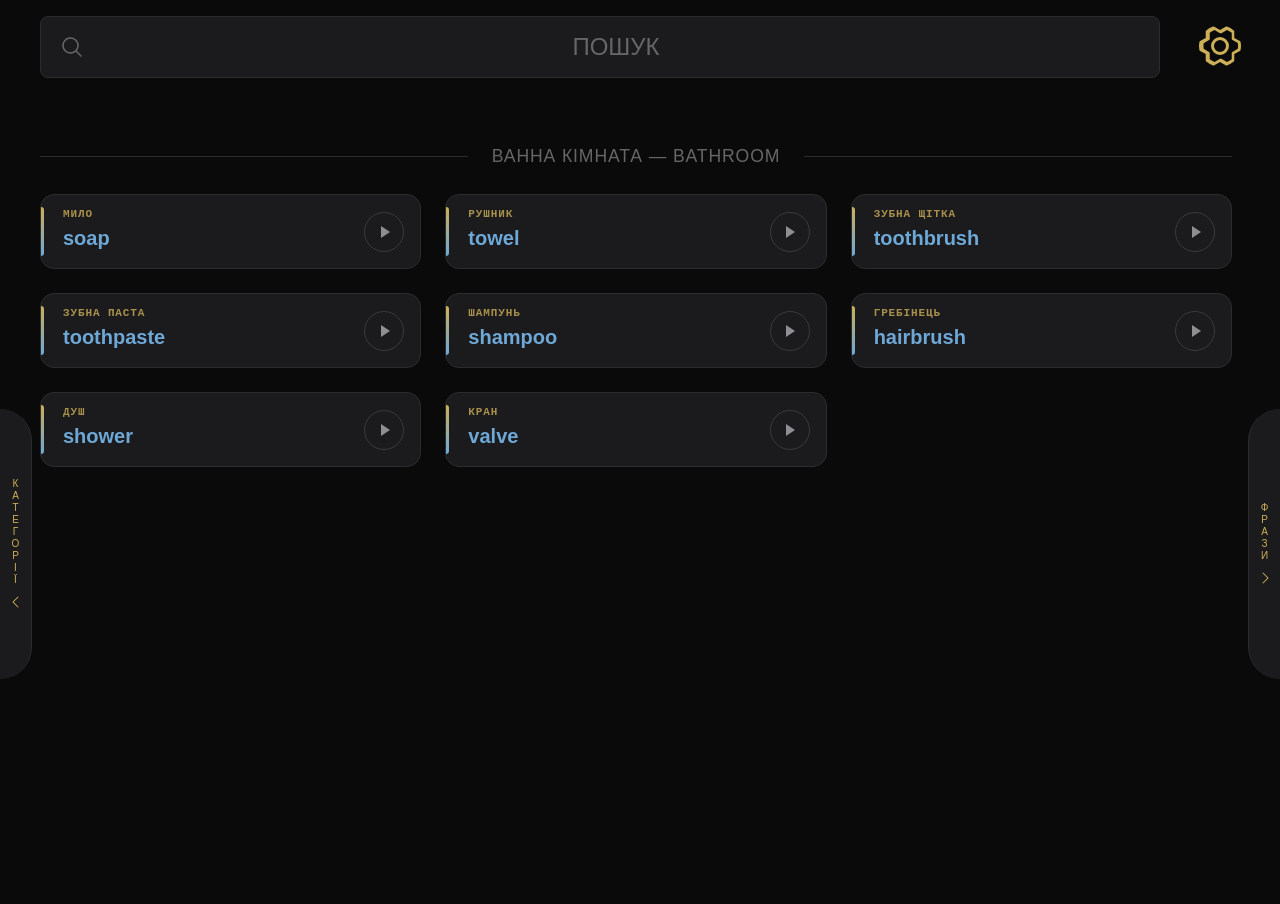
==== commit 9e4d3d2a: "updates SEO" ====
--- a/index.html
+++ b/index.html
@@ -5,7 +5,7 @@
   <meta charset="UTF-8">
   <meta name="viewport" content="width=device-width, initial-scale=1.0">
   <meta name="theme-color" content="#000000">
-  <meta name="description" content="Вивчайте англійські слова безкоштовно! 60+ тематичних категорій: тварини, їжа, емоції, кольори та інше. Інтерактивне навчання з вимовою — ідеально для дітей та початківців.">
+  <meta name="description" content="Вивчайте англійські слова безкоштовно! 70+ тематичних категорій: тварини, їжа, емоції, кольори та інше. Інтерактивне навчання з вимовою — ідеально для дітей та початківців.">
   <meta name="keywords" content="англійська для дітей, вивчення англійської мови для дітей, англійські слова для дітей, практика англійської мови, вчити англійську безкоштовно, онлайн англійська для дітей, інтерактивна англійська, англійський словник для дітей, вимова англійських слів, англійська для початківців, learn english for kids ukraine, англійська мова для школярів">
   <meta name="language" content="uk">
   <meta name="author" content="English Language Learning">
@@ -14,7 +14,7 @@
 
   <!-- Open Graph Tags -->
   <meta property="og:title" content="Англійська для дітей — Вивчайте слова безкоштовно">
-  <meta property="og:description" content="60+ тематичних категорій англійських слів з інтерактивною вимовою. Безкоштовно, без реєстрації — ідеально для дітей та школярів.">
+  <meta property="og:description" content="70+ тематичних категорій англійських слів з інтерактивною вимовою. Безкоштовно, без реєстрації — ідеально для дітей та школярів.">
   <meta property="og:type" content="website">
   <meta property="og:locale" content="uk_UA">
   <meta property="og:url" content="https://oleksandr-storchak.github.io/english/">
@@ -25,7 +25,7 @@
   <!-- Twitter Card -->
   <meta name="twitter:card" content="summary_large_image">
   <meta name="twitter:title" content="Англійська для дітей — Вивчайте слова безкоштовно">
-  <meta name="twitter:description" content="60+ тематичних категорій англійських слів з інтерактивною вимовою. Безкоштовно, без реєстрації.">
+  <meta name="twitter:description" content="70+ тематичних категорій англійських слів з інтерактивною вимовою. Безкоштовно, без реєстрації.">
   <meta name="twitter:image" content="https://oleksandr-storchak.github.io/english/icon512_rounded.png">
 
   <!-- Structured Data (Schema.org) -->
@@ -35,7 +35,7 @@
     "@type": ["EducationalWebApplication", "LearningResource"],
     "name": "Англійська для дітей",
     "alternateName": "English for Kids Ukraine",
-    "description": "Безкоштовний інтерактивний словник англійської мови з 60+ тематичних категорій, вимовою слів та практичними фразами. Ідеально для дітей, школярів та початківців.",
+    "description": "Безкоштовний інтерактивний словник англійської мови з 70+ тематичних категорій, вимовою слів та практичними фразами. Ідеально для дітей, школярів та початківців.",
     "url": "https://oleksandr-storchak.github.io/english/",
     "inLanguage": ["uk", "en"],
     "applicationCategory": "EducationalApplication",
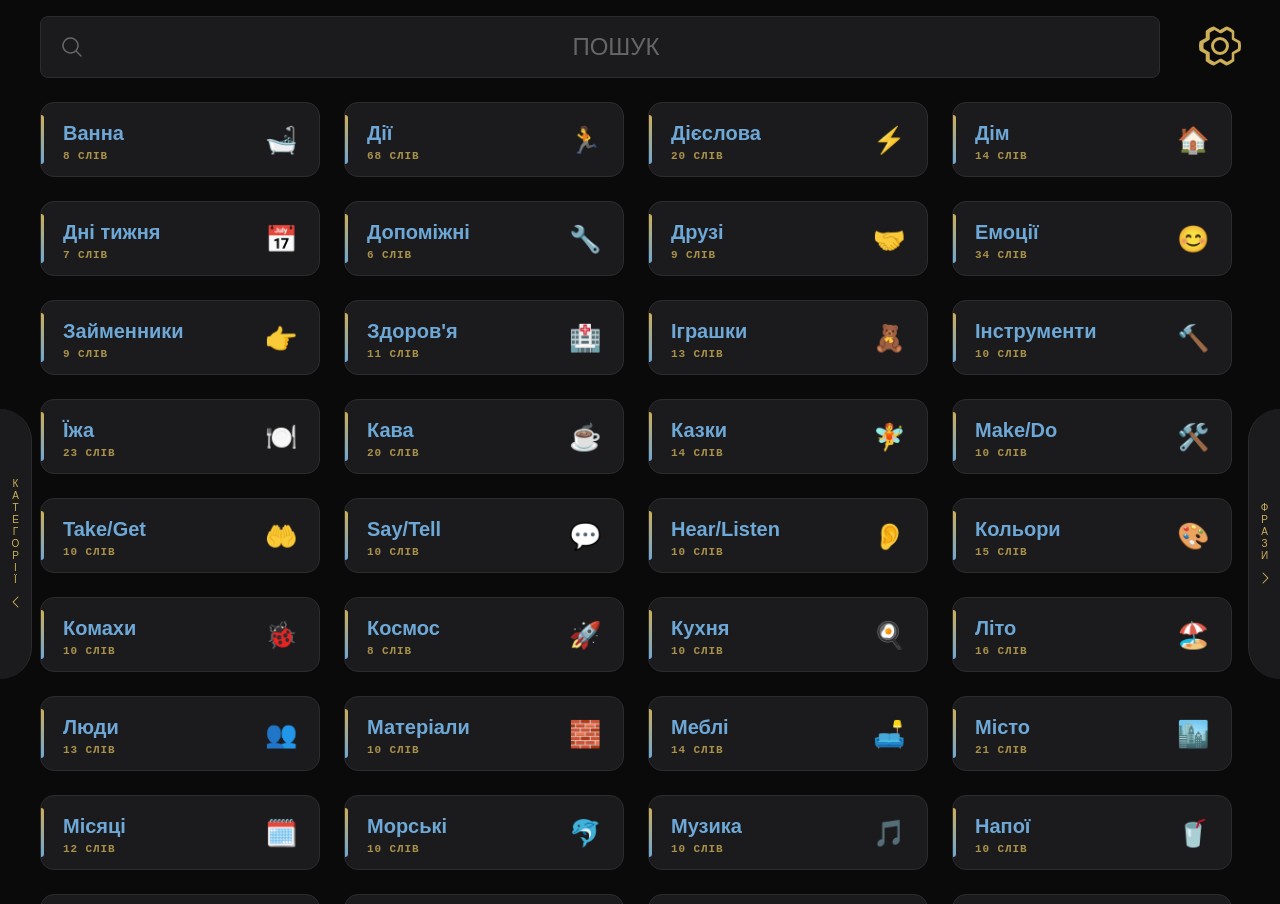
==== commit 8ef008db: "Adds starting screen" ====
--- a/index.html
+++ b/index.html
@@ -185,6 +185,84 @@
     <section id="words" tabindex="-1">
       <div id="words-no-results" class="no-results hidden">Не знайдено</div>
 
+      <div id="start-screen">
+        <div class="start-grid">
+        <a class="start-tile" href="#bathroom"><span class="start-tile-icon" aria-hidden="true">🛁</span><span class="start-tile-name">Ванна</span><span class="start-tile-count" data-unit="слів">8</span></a>
+        <a class="start-tile" href="#actions"><span class="start-tile-icon" aria-hidden="true">🏃</span><span class="start-tile-name">Дії</span><span class="start-tile-count" data-unit="слів">68</span></a>
+        <a class="start-tile" href="#verbs-b1"><span class="start-tile-icon" aria-hidden="true">⚡</span><span class="start-tile-name">Дієслова</span><span class="start-tile-count" data-unit="слів">20</span></a>
+        <a class="start-tile" href="#home"><span class="start-tile-icon" aria-hidden="true">🏠</span><span class="start-tile-name">Дім</span><span class="start-tile-count" data-unit="слів">14</span></a>
+        <a class="start-tile" href="#days"><span class="start-tile-icon" aria-hidden="true">📅</span><span class="start-tile-name">Дні тижня</span><span class="start-tile-count" data-unit="слів">7</span></a>
+        <a class="start-tile" href="#helping-verbs"><span class="start-tile-icon" aria-hidden="true">🔧</span><span class="start-tile-name">Допоміжні</span><span class="start-tile-count" data-unit="слів">6</span></a>
+        <a class="start-tile" href="#friends"><span class="start-tile-icon" aria-hidden="true">🤝</span><span class="start-tile-name">Друзі</span><span class="start-tile-count" data-unit="слів">9</span></a>
+        <a class="start-tile" href="#emotions"><span class="start-tile-icon" aria-hidden="true">😊</span><span class="start-tile-name">Емоції</span><span class="start-tile-count" data-unit="слів">34</span></a>
+        <a class="start-tile" href="#pronouns"><span class="start-tile-icon" aria-hidden="true">👉</span><span class="start-tile-name">Займенники</span><span class="start-tile-count" data-unit="слів">9</span></a>
+        <a class="start-tile" href="#health"><span class="start-tile-icon" aria-hidden="true">🏥</span><span class="start-tile-name">Здоров'я</span><span class="start-tile-count" data-unit="слів">11</span></a>
+        <a class="start-tile" href="#toys"><span class="start-tile-icon" aria-hidden="true">🧸</span><span class="start-tile-name">Іграшки</span><span class="start-tile-count" data-unit="слів">13</span></a>
+        <a class="start-tile" href="#tools"><span class="start-tile-icon" aria-hidden="true">🔨</span><span class="start-tile-name">Інструменти</span><span class="start-tile-count" data-unit="слів">10</span></a>
+        <a class="start-tile" href="#food"><span class="start-tile-icon" aria-hidden="true">🍽️</span><span class="start-tile-name">Їжа</span><span class="start-tile-count" data-unit="слів">23</span></a>
+        <a class="start-tile" href="#coffee"><span class="start-tile-icon" aria-hidden="true">☕</span><span class="start-tile-name">Кава</span><span class="start-tile-count" data-unit="слів">20</span></a>
+        <a class="start-tile" href="#fairy-tales"><span class="start-tile-icon" aria-hidden="true">🧚</span><span class="start-tile-name">Казки</span><span class="start-tile-count" data-unit="слів">14</span></a>
+        <a class="start-tile" href="#collocations-make-do"><span class="start-tile-icon" aria-hidden="true">🛠️</span><span class="start-tile-name">Make/Do</span><span class="start-tile-count" data-unit="слів">10</span></a>
+        <a class="start-tile" href="#collocations-take-get"><span class="start-tile-icon" aria-hidden="true">🤲</span><span class="start-tile-name">Take/Get</span><span class="start-tile-count" data-unit="слів">10</span></a>
+        <a class="start-tile" href="#collocations-say-tell"><span class="start-tile-icon" aria-hidden="true">💬</span><span class="start-tile-name">Say/Tell</span><span class="start-tile-count" data-unit="слів">10</span></a>
+        <a class="start-tile" href="#collocations-hear-listen"><span class="start-tile-icon" aria-hidden="true">👂</span><span class="start-tile-name">Hear/Listen</span><span class="start-tile-count" data-unit="слів">10</span></a>
+        <a class="start-tile" href="#colors"><span class="start-tile-icon" aria-hidden="true">🎨</span><span class="start-tile-name">Кольори</span><span class="start-tile-count" data-unit="слів">15</span></a>
+        <a class="start-tile" href="#insects"><span class="start-tile-icon" aria-hidden="true">🐞</span><span class="start-tile-name">Комахи</span><span class="start-tile-count" data-unit="слів">10</span></a>
+        <a class="start-tile" href="#space"><span class="start-tile-icon" aria-hidden="true">🚀</span><span class="start-tile-name">Космос</span><span class="start-tile-count" data-unit="слів">8</span></a>
+        <a class="start-tile" href="#kitchenware"><span class="start-tile-icon" aria-hidden="true">🍳</span><span class="start-tile-name">Кухня</span><span class="start-tile-count" data-unit="слів">10</span></a>
+        <a class="start-tile" href="#summer"><span class="start-tile-icon" aria-hidden="true">🏖️</span><span class="start-tile-name">Літо</span><span class="start-tile-count" data-unit="слів">16</span></a>
+        <a class="start-tile" href="#people"><span class="start-tile-icon" aria-hidden="true">👥</span><span class="start-tile-name">Люди</span><span class="start-tile-count" data-unit="слів">13</span></a>
+        <a class="start-tile" href="#materials"><span class="start-tile-icon" aria-hidden="true">🧱</span><span class="start-tile-name">Матеріали</span><span class="start-tile-count" data-unit="слів">10</span></a>
+        <a class="start-tile" href="#furniture"><span class="start-tile-icon" aria-hidden="true">🛋️</span><span class="start-tile-name">Меблі</span><span class="start-tile-count" data-unit="слів">14</span></a>
+        <a class="start-tile" href="#city"><span class="start-tile-icon" aria-hidden="true">🏙️</span><span class="start-tile-name">Місто</span><span class="start-tile-count" data-unit="слів">21</span></a>
+        <a class="start-tile" href="#months"><span class="start-tile-icon" aria-hidden="true">🗓️</span><span class="start-tile-name">Місяці</span><span class="start-tile-count" data-unit="слів">12</span></a>
+        <a class="start-tile" href="#sea-animals"><span class="start-tile-icon" aria-hidden="true">🐬</span><span class="start-tile-name">Морські</span><span class="start-tile-count" data-unit="слів">10</span></a>
+        <a class="start-tile" href="#music"><span class="start-tile-icon" aria-hidden="true">🎵</span><span class="start-tile-name">Музика</span><span class="start-tile-count" data-unit="слів">10</span></a>
+        <a class="start-tile" href="#drinks"><span class="start-tile-icon" aria-hidden="true">🥤</span><span class="start-tile-name">Напої</span><span class="start-tile-count" data-unit="слів">10</span></a>
+        <a class="start-tile" href="#face"><span class="start-tile-icon" aria-hidden="true">👤</span><span class="start-tile-name">Обличчя</span><span class="start-tile-count" data-unit="слів">12</span></a>
+        <a class="start-tile" href="#vegetables"><span class="start-tile-icon" aria-hidden="true">🥕</span><span class="start-tile-name">Овочі</span><span class="start-tile-count" data-unit="слів">14</span></a>
+        <a class="start-tile" href="#clothes"><span class="start-tile-icon" aria-hidden="true">👕</span><span class="start-tile-name">Одяг</span><span class="start-tile-count" data-unit="слів">16</span></a>
+        <a class="start-tile" href="#description"><span class="start-tile-icon" aria-hidden="true">📝</span><span class="start-tile-name">Опис</span><span class="start-tile-count" data-unit="слів">45</span></a>
+        <a class="start-tile" href="#questions"><span class="start-tile-icon" aria-hidden="true">❓</span><span class="start-tile-name">Питання</span><span class="start-tile-count" data-unit="слів">10</span></a>
+        <a class="start-tile" href="#travel"><span class="start-tile-icon" aria-hidden="true">✈️</span><span class="start-tile-name">Подорож</span><span class="start-tile-count" data-unit="слів">17</span></a>
+        <a class="start-tile" href="#weather"><span class="start-tile-icon" aria-hidden="true">🌤️</span><span class="start-tile-name">Погода</span><span class="start-tile-count" data-unit="слів">14</span></a>
+        <a class="start-tile" href="#position"><span class="start-tile-icon" aria-hidden="true">📍</span><span class="start-tile-name">Позиція</span><span class="start-tile-count" data-unit="слів">16</span></a>
+        <a class="start-tile" href="#seasons"><span class="start-tile-icon" aria-hidden="true">🍂</span><span class="start-tile-name">Пори року</span><span class="start-tile-count" data-unit="слів">4</span></a>
+        <a class="start-tile" href="#everyday-objects"><span class="start-tile-icon" aria-hidden="true">📦</span><span class="start-tile-name">Предмети</span><span class="start-tile-count" data-unit="слів">17</span></a>
+        <a class="start-tile" href="#greetings"><span class="start-tile-icon" aria-hidden="true">👋</span><span class="start-tile-name">Привітання</span><span class="start-tile-count" data-unit="слів">12</span></a>
+        <a class="start-tile" href="#prepositions"><span class="start-tile-icon" aria-hidden="true">🔗</span><span class="start-tile-name">Прийменники</span><span class="start-tile-count" data-unit="слів">19</span></a>
+        <a class="start-tile" href="#nature"><span class="start-tile-icon" aria-hidden="true">🌳</span><span class="start-tile-name">Природа</span><span class="start-tile-count" data-unit="слів">22</span></a>
+        <a class="start-tile" href="#adverbs"><span class="start-tile-icon" aria-hidden="true">🌀</span><span class="start-tile-name">Прислівники</span><span class="start-tile-count" data-unit="слів">57</span></a>
+        <a class="start-tile" href="#frequency-adverbs"><span class="start-tile-icon" aria-hidden="true">🔁</span><span class="start-tile-name">Прислівники частоти</span><span class="start-tile-count" data-unit="слів">9</span></a>
+        <a class="start-tile" href="#professions"><span class="start-tile-icon" aria-hidden="true">💼</span><span class="start-tile-name">Професії</span><span class="start-tile-count" data-unit="слів">19</span></a>
+        <a class="start-tile" href="#birds"><span class="start-tile-icon" aria-hidden="true">🐦</span><span class="start-tile-name">Птахи</span><span class="start-tile-count" data-unit="слів">12</span></a>
+        <a class="start-tile" href="#plants"><span class="start-tile-icon" aria-hidden="true">🌱</span><span class="start-tile-name">Рослини</span><span class="start-tile-count" data-unit="слів">13</span></a>
+        <a class="start-tile" href="#flowers"><span class="start-tile-icon" aria-hidden="true">🌸</span><span class="start-tile-name">Квіти</span><span class="start-tile-count" data-unit="слів">15</span></a>
+        <a class="start-tile" href="#world"><span class="start-tile-icon" aria-hidden="true">🌍</span><span class="start-tile-name">Світ</span><span class="start-tile-count" data-unit="слів">13</span></a>
+        <a class="start-tile" href="#holidays"><span class="start-tile-icon" aria-hidden="true">🎉</span><span class="start-tile-name">Свята</span><span class="start-tile-count" data-unit="слів">10</span></a>
+        <a class="start-tile" href="#family"><span class="start-tile-icon" aria-hidden="true">👨‍👩‍👧</span><span class="start-tile-name">Сім'я</span><span class="start-tile-count" data-unit="слів">12</span></a>
+        <a class="start-tile" href="#function-words"><span class="start-tile-icon" aria-hidden="true">⚙️</span><span class="start-tile-name">Службові</span><span class="start-tile-count" data-unit="слів">17</span></a>
+        <a class="start-tile" href="#sweets"><span class="start-tile-icon" aria-hidden="true">🍬</span><span class="start-tile-name">Солодощі</span><span class="start-tile-count" data-unit="слів">10</span></a>
+        <a class="start-tile" href="#conjunctions"><span class="start-tile-icon" aria-hidden="true">➕</span><span class="start-tile-name">Сполучники</span><span class="start-tile-count" data-unit="слів">20</span></a>
+        <a class="start-tile" href="#sports"><span class="start-tile-icon" aria-hidden="true">⚽</span><span class="start-tile-name">Спорт</span><span class="start-tile-count" data-unit="слів">12</span></a>
+        <a class="start-tile" href="#idioms"><span class="start-tile-icon" aria-hidden="true">🗯️</span><span class="start-tile-name">Сталі вирази</span><span class="start-tile-count" data-unit="слів">36</span></a>
+        <a class="start-tile" href="#state"><span class="start-tile-icon" aria-hidden="true">🌡️</span><span class="start-tile-name">Стан</span><span class="start-tile-count" data-unit="слів">12</span></a>
+        <a class="start-tile" href="#pets"><span class="start-tile-icon" aria-hidden="true">🐕</span><span class="start-tile-name">Тварини</span><span class="start-tile-count" data-unit="слів">9</span></a>
+        <a class="start-tile" href="#wild-animals"><span class="start-tile-icon" aria-hidden="true">🦁</span><span class="start-tile-name">Тварини (дикі)</span><span class="start-tile-count" data-unit="слів">20</span></a>
+        <a class="start-tile" href="#body"><span class="start-tile-icon" aria-hidden="true">🦵</span><span class="start-tile-name">Тіло</span><span class="start-tile-count" data-unit="слів">17</span></a>
+        <a class="start-tile" href="#transport"><span class="start-tile-icon" aria-hidden="true">🚗</span><span class="start-tile-name">Транспорт</span><span class="start-tile-count" data-unit="слів">16</span></a>
+        <a class="start-tile" href="#farm-animals"><span class="start-tile-icon" aria-hidden="true">🐄</span><span class="start-tile-name">Ферма</span><span class="start-tile-count" data-unit="слів">12</span></a>
+        <a class="start-tile" href="#shapes"><span class="start-tile-icon" aria-hidden="true">🔷</span><span class="start-tile-name">Форми</span><span class="start-tile-count" data-unit="слів">8</span></a>
+        <a class="start-tile" href="#phrasal-verbs"><span class="start-tile-icon" aria-hidden="true">🧩</span><span class="start-tile-name">Фразові дієслова</span><span class="start-tile-count" data-unit="слів">19</span></a>
+        <a class="start-tile" href="#fruits"><span class="start-tile-icon" aria-hidden="true">🍎</span><span class="start-tile-name">Фрукти</span><span class="start-tile-count" data-unit="слів">14</span></a>
+        <a class="start-tile" href="#time"><span class="start-tile-icon" aria-hidden="true">⏰</span><span class="start-tile-name">Час</span><span class="start-tile-count" data-unit="слів">11</span></a>
+        <a class="start-tile" href="#time-of-day"><span class="start-tile-icon" aria-hidden="true">🌅</span><span class="start-tile-name">Час доби</span><span class="start-tile-count" data-unit="слів">6</span></a>
+        <a class="start-tile" href="#time-adverbs"><span class="start-tile-icon" aria-hidden="true">⏳</span><span class="start-tile-name">Прислівники часу</span><span class="start-tile-count" data-unit="слів">10</span></a>
+        <a class="start-tile" href="#numbers"><span class="start-tile-icon" aria-hidden="true">🔢</span><span class="start-tile-name">Числа</span><span class="start-tile-count" data-unit="слів">21</span></a>
+        <a class="start-tile" href="#school"><span class="start-tile-icon" aria-hidden="true">🎒</span><span class="start-tile-name">Школа</span><span class="start-tile-count" data-unit="слів">19</span></a>
+        </div>
+      </div>
+
       <div class="divider hidden-section" id="bathroom">
         <hr><span>Ванна кімната — Bathroom</span>
         <hr>
@@ -623,6 +701,20 @@
       <ul class="words hidden-section" id="words-school"></ul>
     </section>
     <section id="phrases" tabindex="-1">
+      <div id="start-screen-phrases">
+        <div class="start-grid">
+        <a class="start-tile" href="#phrase-day"><span class="start-tile-icon" aria-hidden="true">🌞</span><span class="start-tile-name">Мій день</span><span class="start-tile-count" data-unit="фраз">7</span></a>
+        <a class="start-tile" href="#phrase-family"><span class="start-tile-icon" aria-hidden="true">👨‍👩‍👧</span><span class="start-tile-name">Моя сім'я</span><span class="start-tile-count" data-unit="фраз">7</span></a>
+        <a class="start-tile" href="#phrase-food"><span class="start-tile-icon" aria-hidden="true">🍽️</span><span class="start-tile-name">Їжа та напої</span><span class="start-tile-count" data-unit="фраз">7</span></a>
+        <a class="start-tile" href="#phrase-animals"><span class="start-tile-icon" aria-hidden="true">🐾</span><span class="start-tile-name">Тварини</span><span class="start-tile-count" data-unit="фраз">7</span></a>
+        <a class="start-tile" href="#phrase-weather"><span class="start-tile-icon" aria-hidden="true">🌦️</span><span class="start-tile-name">Погода та пори року</span><span class="start-tile-count" data-unit="фраз">7</span></a>
+        <a class="start-tile" href="#phrase-emotions"><span class="start-tile-icon" aria-hidden="true">😊</span><span class="start-tile-name">Емоції</span><span class="start-tile-count" data-unit="фраз">8</span></a>
+        <a class="start-tile" href="#phrase-prepositions"><span class="start-tile-icon" aria-hidden="true">🔗</span><span class="start-tile-name">Прийменники</span><span class="start-tile-count" data-unit="фраз">8</span></a>
+        <a class="start-tile" href="#phrase-travel"><span class="start-tile-icon" aria-hidden="true">🧳</span><span class="start-tile-name">Подорож та відпочинок</span><span class="start-tile-count" data-unit="фраз">8</span></a>
+        <a class="start-tile" href="#phrase-adverbs"><span class="start-tile-icon" aria-hidden="true">🌀</span><span class="start-tile-name">Прислівники</span><span class="start-tile-count" data-unit="фраз">8</span></a>
+        </div>
+      </div>
+
       <div class="divider hidden-section" id="phrase-day">
         <hr><span>Мій день — My Day</span>
         <hr>
@@ -697,6 +789,7 @@
       <a href="#phrase-adverbs">Прислівники</a>
     </section>
   </main>
+
   <!-- Google tag (gtag.js) moved to end of body -->
   <script defer>
     window.dataLayer = window.dataLayer || [];
--- a/styles.css
+++ b/styles.css
@@ -851,3 +851,109 @@
   border-color: #6ea8d6;
   color: #6ea8d6;
 }
+
+
+#start-screen,
+#start-screen-phrases {
+  padding: 0.5rem 0 2rem;
+}
+
+body.start-done #start-screen {
+  display: none;
+}
+
+body.start-done-phrases #start-screen-phrases {
+  display: none;
+}
+
+body:not(.start-done) #words {
+  & .divider,
+  & .words {
+    display: none;
+  }
+}
+
+body:not(.start-done-phrases) #phrases {
+  & .divider,
+  & .phrase {
+    display: none;
+  }
+}
+
+.start-grid {
+  list-style: none;
+  display: grid;
+  grid-template-columns: repeat(auto-fill, minmax(min(100%, 14rem), 1fr));
+  gap: clamp(0.75rem, 2.5vw, 1.5rem);
+}
+
+.start-tile {
+  position: relative;
+  display: flex;
+  flex-wrap: wrap;
+  align-items: center;
+  gap: 2px 14px;
+  background: #1b1b1d;
+  border: 1px solid #2c2c2f;
+  border-radius: 0.875rem;
+  padding: 14px 64px 14px 22px;
+  cursor: pointer;
+  text-decoration: none;
+  transition: opacity 0.3s, background 0.18s, border-color 0.18s, transform 0.18s;
+  word-wrap: break-word;
+  overflow-wrap: break-word;
+  -webkit-tap-highlight-color: transparent;
+
+  &:hover {
+    background: #232327;
+    border-color: #3a3a3e;
+    transform: translateY(-2px);
+  }
+
+  &:active {
+    border-color: #cdaf57;
+  }
+
+  &::before {
+    content: '';
+    position: absolute;
+    left: 0;
+    top: 12px;
+    bottom: 12px;
+    width: 3px;
+    border-radius: 0 3px 3px 0;
+    background: linear-gradient(#cdaf57, #6ea8d6);
+  }
+
+  & .start-tile-icon {
+    position: absolute;
+    right: 22px;
+    top: 50%;
+    transform: translateY(-50%);
+    font-size: 26px;
+    line-height: 1;
+    filter: saturate(0.9);
+  }
+
+  & .start-tile-name {
+    flex-basis: 100%;
+    min-width: 0;
+    font-size: 20px;
+    font-weight: 600;
+    color: #6ea8d6;
+  }
+
+  & .start-tile-count {
+    flex-basis: 100%;
+    min-width: 0;
+    font: 600 11px/1 ui-monospace, Menlo, monospace;
+    letter-spacing: 0.08em;
+    text-transform: uppercase;
+    color: #cdaf57;
+    opacity: 0.8;
+
+    &::after {
+      content: ' ' attr(data-unit);
+    }
+  }
+}
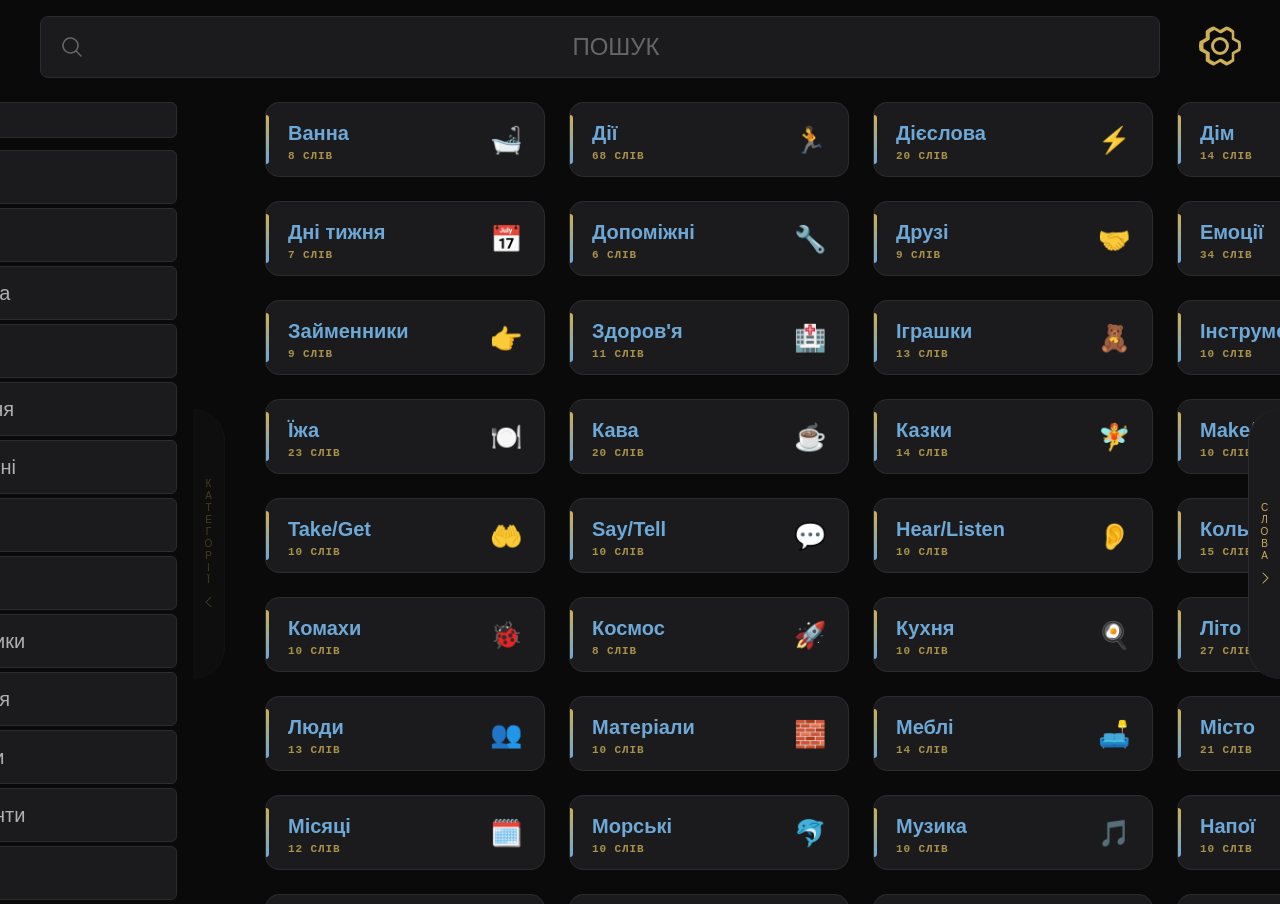
==== commit 2381080b: "Add words" ====
--- a/index.html
+++ b/index.html
@@ -175,6 +175,7 @@
       <a href="#time-of-day">Час доби</a>
       <a href="#numbers">Числа</a>
       <a href="#school">Школа</a>
+      <a href="#personality">Характер</a>
     </section>
     <button id="back-btn" class="back-to-categories" aria-label="Back to categories">
       <span>Категорії</span>
@@ -210,7 +211,7 @@
         <a class="start-tile" href="#insects"><span class="start-tile-icon" aria-hidden="true">🐞</span><span class="start-tile-name">Комахи</span><span class="start-tile-count" data-unit="слів">10</span></a>
         <a class="start-tile" href="#space"><span class="start-tile-icon" aria-hidden="true">🚀</span><span class="start-tile-name">Космос</span><span class="start-tile-count" data-unit="слів">8</span></a>
         <a class="start-tile" href="#kitchenware"><span class="start-tile-icon" aria-hidden="true">🍳</span><span class="start-tile-name">Кухня</span><span class="start-tile-count" data-unit="слів">10</span></a>
-        <a class="start-tile" href="#summer"><span class="start-tile-icon" aria-hidden="true">🏖️</span><span class="start-tile-name">Літо</span><span class="start-tile-count" data-unit="слів">16</span></a>
+        <a class="start-tile" href="#summer"><span class="start-tile-icon" aria-hidden="true">🏖️</span><span class="start-tile-name">Літо</span><span class="start-tile-count" data-unit="слів">27</span></a>
         <a class="start-tile" href="#people"><span class="start-tile-icon" aria-hidden="true">👥</span><span class="start-tile-name">Люди</span><span class="start-tile-count" data-unit="слів">13</span></a>
         <a class="start-tile" href="#materials"><span class="start-tile-icon" aria-hidden="true">🧱</span><span class="start-tile-name">Матеріали</span><span class="start-tile-count" data-unit="слів">10</span></a>
         <a class="start-tile" href="#furniture"><span class="start-tile-icon" aria-hidden="true">🛋️</span><span class="start-tile-name">Меблі</span><span class="start-tile-count" data-unit="слів">14</span></a>
@@ -225,7 +226,7 @@
         <a class="start-tile" href="#description"><span class="start-tile-icon" aria-hidden="true">📝</span><span class="start-tile-name">Опис</span><span class="start-tile-count" data-unit="слів">45</span></a>
         <a class="start-tile" href="#questions"><span class="start-tile-icon" aria-hidden="true">❓</span><span class="start-tile-name">Питання</span><span class="start-tile-count" data-unit="слів">10</span></a>
         <a class="start-tile" href="#travel"><span class="start-tile-icon" aria-hidden="true">✈️</span><span class="start-tile-name">Подорож</span><span class="start-tile-count" data-unit="слів">17</span></a>
-        <a class="start-tile" href="#weather"><span class="start-tile-icon" aria-hidden="true">🌤️</span><span class="start-tile-name">Погода</span><span class="start-tile-count" data-unit="слів">14</span></a>
+        <a class="start-tile" href="#weather"><span class="start-tile-icon" aria-hidden="true">🌤️</span><span class="start-tile-name">Погода</span><span class="start-tile-count" data-unit="слів">20</span></a>
         <a class="start-tile" href="#position"><span class="start-tile-icon" aria-hidden="true">📍</span><span class="start-tile-name">Позиція</span><span class="start-tile-count" data-unit="слів">16</span></a>
         <a class="start-tile" href="#seasons"><span class="start-tile-icon" aria-hidden="true">🍂</span><span class="start-tile-name">Пори року</span><span class="start-tile-count" data-unit="слів">4</span></a>
         <a class="start-tile" href="#everyday-objects"><span class="start-tile-icon" aria-hidden="true">📦</span><span class="start-tile-name">Предмети</span><span class="start-tile-count" data-unit="слів">17</span></a>
@@ -245,7 +246,7 @@
         <a class="start-tile" href="#sweets"><span class="start-tile-icon" aria-hidden="true">🍬</span><span class="start-tile-name">Солодощі</span><span class="start-tile-count" data-unit="слів">10</span></a>
         <a class="start-tile" href="#conjunctions"><span class="start-tile-icon" aria-hidden="true">➕</span><span class="start-tile-name">Сполучники</span><span class="start-tile-count" data-unit="слів">20</span></a>
         <a class="start-tile" href="#sports"><span class="start-tile-icon" aria-hidden="true">⚽</span><span class="start-tile-name">Спорт</span><span class="start-tile-count" data-unit="слів">12</span></a>
-        <a class="start-tile" href="#idioms"><span class="start-tile-icon" aria-hidden="true">🗯️</span><span class="start-tile-name">Сталі вирази</span><span class="start-tile-count" data-unit="слів">36</span></a>
+        <a class="start-tile" href="#idioms"><span class="start-tile-icon" aria-hidden="true">🗯️</span><span class="start-tile-name">Сталі вирази</span><span class="start-tile-count" data-unit="слів">44</span></a>
         <a class="start-tile" href="#state"><span class="start-tile-icon" aria-hidden="true">🌡️</span><span class="start-tile-name">Стан</span><span class="start-tile-count" data-unit="слів">12</span></a>
         <a class="start-tile" href="#pets"><span class="start-tile-icon" aria-hidden="true">🐕</span><span class="start-tile-name">Тварини</span><span class="start-tile-count" data-unit="слів">9</span></a>
         <a class="start-tile" href="#wild-animals"><span class="start-tile-icon" aria-hidden="true">🦁</span><span class="start-tile-name">Тварини (дикі)</span><span class="start-tile-count" data-unit="слів">20</span></a>
@@ -253,13 +254,14 @@
         <a class="start-tile" href="#transport"><span class="start-tile-icon" aria-hidden="true">🚗</span><span class="start-tile-name">Транспорт</span><span class="start-tile-count" data-unit="слів">16</span></a>
         <a class="start-tile" href="#farm-animals"><span class="start-tile-icon" aria-hidden="true">🐄</span><span class="start-tile-name">Ферма</span><span class="start-tile-count" data-unit="слів">12</span></a>
         <a class="start-tile" href="#shapes"><span class="start-tile-icon" aria-hidden="true">🔷</span><span class="start-tile-name">Форми</span><span class="start-tile-count" data-unit="слів">8</span></a>
-        <a class="start-tile" href="#phrasal-verbs"><span class="start-tile-icon" aria-hidden="true">🧩</span><span class="start-tile-name">Фразові дієслова</span><span class="start-tile-count" data-unit="слів">19</span></a>
+        <a class="start-tile" href="#phrasal-verbs"><span class="start-tile-icon" aria-hidden="true">🧩</span><span class="start-tile-name">Фразові дієслова</span><span class="start-tile-count" data-unit="слів">36</span></a>
         <a class="start-tile" href="#fruits"><span class="start-tile-icon" aria-hidden="true">🍎</span><span class="start-tile-name">Фрукти</span><span class="start-tile-count" data-unit="слів">14</span></a>
         <a class="start-tile" href="#time"><span class="start-tile-icon" aria-hidden="true">⏰</span><span class="start-tile-name">Час</span><span class="start-tile-count" data-unit="слів">11</span></a>
         <a class="start-tile" href="#time-of-day"><span class="start-tile-icon" aria-hidden="true">🌅</span><span class="start-tile-name">Час доби</span><span class="start-tile-count" data-unit="слів">6</span></a>
-        <a class="start-tile" href="#time-adverbs"><span class="start-tile-icon" aria-hidden="true">⏳</span><span class="start-tile-name">Прислівники часу</span><span class="start-tile-count" data-unit="слів">10</span></a>
+        <a class="start-tile" href="#time-adverbs"><span class="start-tile-icon" aria-hidden="true">⏳</span><span class="start-tile-name">Прислівники часу</span><span class="start-tile-count" data-unit="слів">22</span></a>
         <a class="start-tile" href="#numbers"><span class="start-tile-icon" aria-hidden="true">🔢</span><span class="start-tile-name">Числа</span><span class="start-tile-count" data-unit="слів">21</span></a>
         <a class="start-tile" href="#school"><span class="start-tile-icon" aria-hidden="true">🎒</span><span class="start-tile-name">Школа</span><span class="start-tile-count" data-unit="слів">19</span></a>
+        <a class="start-tile" href="#personality"><span class="start-tile-icon" aria-hidden="true">🙂</span><span class="start-tile-name">Характер</span><span class="start-tile-count" data-unit="слів">33</span></a>
         </div>
       </div>
 
@@ -699,6 +701,12 @@
         <hr>
       </div>
       <ul class="words hidden-section" id="words-school"></ul>
+
+      <div class="divider hidden-section" id="personality">
+        <hr><span>Характер — Personality</span>
+        <hr>
+      </div>
+      <ul class="words hidden-section" id="words-personality"></ul>
     </section>
     <section id="phrases" tabindex="-1">
       <div id="start-screen-phrases">
@@ -712,6 +720,11 @@
         <a class="start-tile" href="#phrase-prepositions"><span class="start-tile-icon" aria-hidden="true">🔗</span><span class="start-tile-name">Прийменники</span><span class="start-tile-count" data-unit="фраз">8</span></a>
         <a class="start-tile" href="#phrase-travel"><span class="start-tile-icon" aria-hidden="true">🧳</span><span class="start-tile-name">Подорож та відпочинок</span><span class="start-tile-count" data-unit="фраз">8</span></a>
         <a class="start-tile" href="#phrase-adverbs"><span class="start-tile-icon" aria-hidden="true">🌀</span><span class="start-tile-name">Прислівники</span><span class="start-tile-count" data-unit="фраз">8</span></a>
+        <a class="start-tile" href="#phrase-agreement"><span class="start-tile-icon" aria-hidden="true">🤝</span><span class="start-tile-name">Згода та розуміння</span><span class="start-tile-count" data-unit="фраз">18</span></a>
+        <a class="start-tile" href="#phrase-reactions"><span class="start-tile-icon" aria-hidden="true">😯</span><span class="start-tile-name">Короткі реакції</span><span class="start-tile-count" data-unit="фраз">20</span></a>
+        <a class="start-tile" href="#phrase-support"><span class="start-tile-icon" aria-hidden="true">💪</span><span class="start-tile-name">Підтримка та вибір</span><span class="start-tile-count" data-unit="фраз">18</span></a>
+        <a class="start-tile" href="#phrase-everyday"><span class="start-tile-icon" aria-hidden="true">☕</span><span class="start-tile-name">Побутове спілкування</span><span class="start-tile-count" data-unit="фраз">20</span></a>
+        <a class="start-tile" href="#phrase-appraisal"><span class="start-tile-icon" aria-hidden="true">👏</span><span class="start-tile-name">Оцінка та побажання</span><span class="start-tile-count" data-unit="фраз">16</span></a>
         </div>
       </div>
 
@@ -768,6 +781,36 @@
         <hr>
       </div>
       <ul class="phrase hidden-section" id="phrases-adverbs"></ul>
+
+      <div class="divider hidden-section" id="phrase-agreement">
+        <hr><span>Згода та розуміння — Agreement</span>
+        <hr>
+      </div>
+      <ul class="phrase hidden-section" id="phrases-agreement"></ul>
+
+      <div class="divider hidden-section" id="phrase-reactions">
+        <hr><span>Короткі реакції — Quick Reactions</span>
+        <hr>
+      </div>
+      <ul class="phrase hidden-section" id="phrases-reactions"></ul>
+
+      <div class="divider hidden-section" id="phrase-support">
+        <hr><span>Підтримка та вибір — Support and Choice</span>
+        <hr>
+      </div>
+      <ul class="phrase hidden-section" id="phrases-support"></ul>
+
+      <div class="divider hidden-section" id="phrase-everyday">
+        <hr><span>Побутове спілкування — Everyday Talk</span>
+        <hr>
+      </div>
+      <ul class="phrase hidden-section" id="phrases-everyday"></ul>
+
+      <div class="divider hidden-section" id="phrase-appraisal">
+        <hr><span>Оцінка та побажання — Praise and Wishes</span>
+        <hr>
+      </div>
+      <ul class="phrase hidden-section" id="phrases-appraisal"></ul>
     </section>
     <button id="phrases-btn" class="to-phrases" aria-label="Forward">
       <span>Уроки</span>
@@ -787,6 +830,11 @@
       <a href="#phrase-prepositions">Прийменники</a>
       <a href="#phrase-travel">Подорож та відпочинок</a>
       <a href="#phrase-adverbs">Прислівники</a>
+      <a href="#phrase-agreement">Згода та розуміння</a>
+      <a href="#phrase-reactions">Короткі реакції</a>
+      <a href="#phrase-support">Підтримка та вибір</a>
+      <a href="#phrase-everyday">Побутове спілкування</a>
+      <a href="#phrase-appraisal">Оцінка та побажання</a>
     </section>
   </main>
 
--- a/styles.css
+++ b/styles.css
@@ -215,6 +215,7 @@
 body:has(#time-of-day:target) a[href="#time-of-day"],
 body:has(#numbers:target) a[href="#numbers"],
 body:has(#school:target) a[href="#school"],
+body:has(#personality:target) a[href="#personality"],
 body:has(#phrase-day:target) a[href="#phrase-day"],
 body:has(#phrase-family:target) a[href="#phrase-family"],
 body:has(#phrase-food:target) a[href="#phrase-food"],
@@ -223,6 +224,11 @@
 body:has(#phrase-emotions:target) a[href="#phrase-emotions"],
 body:has(#phrase-prepositions:target) a[href="#phrase-prepositions"],
 body:has(#phrase-travel:target) a[href="#phrase-travel"],
+body:has(#phrase-agreement:target) a[href="#phrase-agreement"],
+body:has(#phrase-reactions:target) a[href="#phrase-reactions"],
+body:has(#phrase-support:target) a[href="#phrase-support"],
+body:has(#phrase-everyday:target) a[href="#phrase-everyday"],
+body:has(#phrase-appraisal:target) a[href="#phrase-appraisal"],
 body:has(#phrase-adverbs:target) a[href="#phrase-adverbs"] {
   color: #ffd86b;
   background: #232327;
@@ -449,7 +455,8 @@
 }
 
 .divider.hidden-section,
-.words.hidden-section {
+.words.hidden-section,
+.phrase.hidden-section {
   display: none;
 }
 
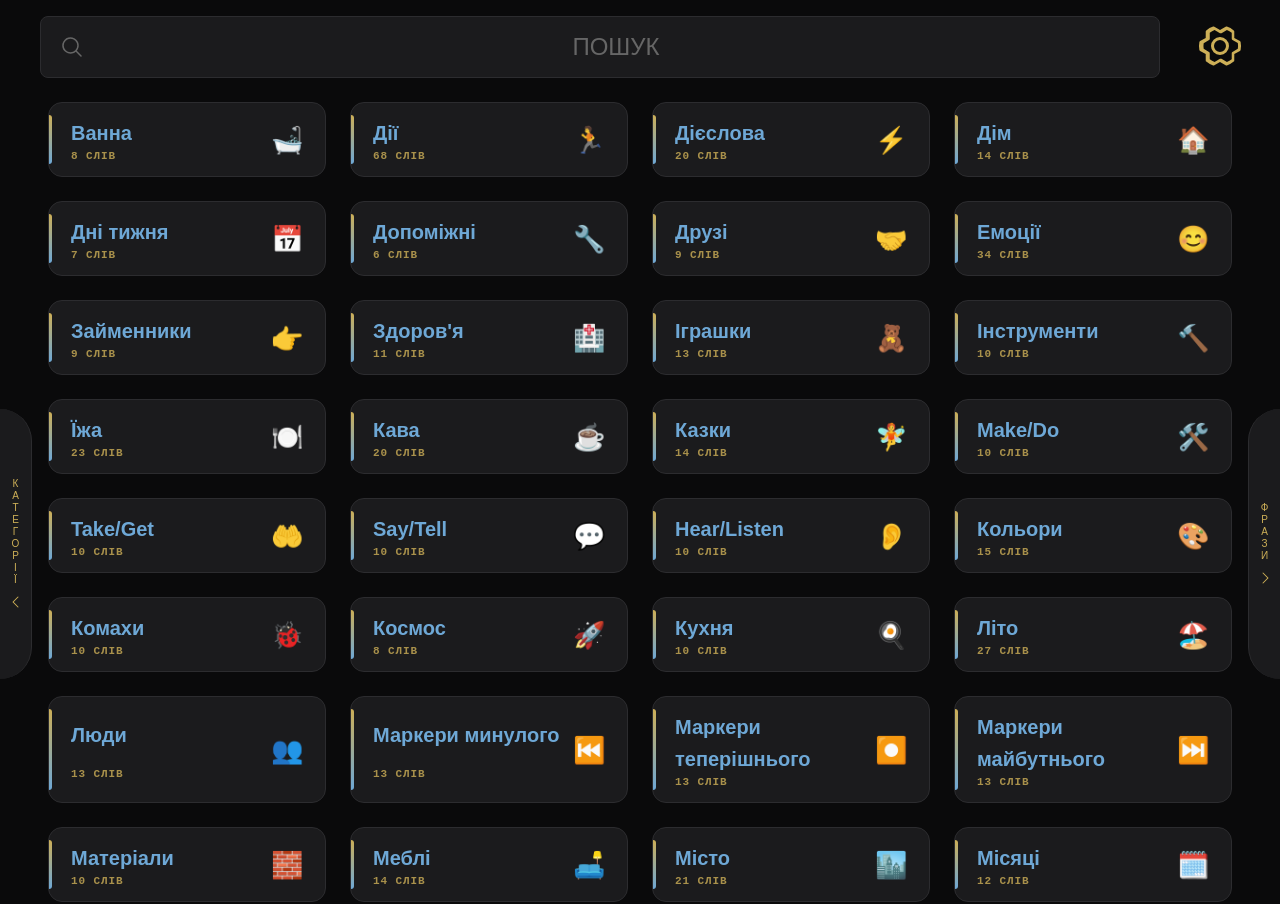
==== commit 8da35461: "Adds words" ====
--- a/index.html
+++ b/index.html
@@ -128,6 +128,9 @@
       <a href="#kitchenware">Кухня</a>
       <a href="#summer">Літо</a>
       <a href="#people">Люди</a>
+      <a href="#markers-past">Маркери минулого</a>
+      <a href="#markers-present">Маркери теперішнього</a>
+      <a href="#markers-future">Маркери майбутнього</a>
       <a href="#materials">Матеріали</a>
       <a href="#furniture">Меблі</a>
       <a href="#city">Місто</a>
@@ -213,6 +216,9 @@
         <a class="start-tile" href="#kitchenware"><span class="start-tile-icon" aria-hidden="true">🍳</span><span class="start-tile-name">Кухня</span><span class="start-tile-count" data-unit="слів">10</span></a>
         <a class="start-tile" href="#summer"><span class="start-tile-icon" aria-hidden="true">🏖️</span><span class="start-tile-name">Літо</span><span class="start-tile-count" data-unit="слів">27</span></a>
         <a class="start-tile" href="#people"><span class="start-tile-icon" aria-hidden="true">👥</span><span class="start-tile-name">Люди</span><span class="start-tile-count" data-unit="слів">13</span></a>
+        <a class="start-tile" href="#markers-past"><span class="start-tile-icon" aria-hidden="true">⏮️</span><span class="start-tile-name">Маркери минулого</span><span class="start-tile-count" data-unit="слів">13</span></a>
+        <a class="start-tile" href="#markers-present"><span class="start-tile-icon" aria-hidden="true">⏺️</span><span class="start-tile-name">Маркери теперішнього</span><span class="start-tile-count" data-unit="слів">13</span></a>
+        <a class="start-tile" href="#markers-future"><span class="start-tile-icon" aria-hidden="true">⏭️</span><span class="start-tile-name">Маркери майбутнього</span><span class="start-tile-count" data-unit="слів">13</span></a>
         <a class="start-tile" href="#materials"><span class="start-tile-icon" aria-hidden="true">🧱</span><span class="start-tile-name">Матеріали</span><span class="start-tile-count" data-unit="слів">10</span></a>
         <a class="start-tile" href="#furniture"><span class="start-tile-icon" aria-hidden="true">🛋️</span><span class="start-tile-name">Меблі</span><span class="start-tile-count" data-unit="слів">14</span></a>
         <a class="start-tile" href="#city"><span class="start-tile-icon" aria-hidden="true">🏙️</span><span class="start-tile-name">Місто</span><span class="start-tile-count" data-unit="слів">21</span></a>
@@ -690,6 +696,24 @@
       </div>
       <ul class="words hidden-section" id="words-time-adverbs"></ul>
 
+      <div class="divider hidden-section" id="markers-past">
+        <hr><span>Маркери минулого — Past Markers</span>
+        <hr>
+      </div>
+      <ul class="words hidden-section" id="words-markers-past"></ul>
+
+      <div class="divider hidden-section" id="markers-present">
+        <hr><span>Маркери теперішнього — Present Markers</span>
+        <hr>
+      </div>
+      <ul class="words hidden-section" id="words-markers-present"></ul>
+
+      <div class="divider hidden-section" id="markers-future">
+        <hr><span>Маркери майбутнього — Future Markers</span>
+        <hr>
+      </div>
+      <ul class="words hidden-section" id="words-markers-future"></ul>
+
       <div class="divider hidden-section" id="numbers">
         <hr><span>Числа — Numbers</span>
         <hr>
@@ -725,6 +749,7 @@
         <a class="start-tile" href="#phrase-support"><span class="start-tile-icon" aria-hidden="true">💪</span><span class="start-tile-name">Підтримка та вибір</span><span class="start-tile-count" data-unit="фраз">18</span></a>
         <a class="start-tile" href="#phrase-everyday"><span class="start-tile-icon" aria-hidden="true">☕</span><span class="start-tile-name">Побутове спілкування</span><span class="start-tile-count" data-unit="фраз">20</span></a>
         <a class="start-tile" href="#phrase-appraisal"><span class="start-tile-icon" aria-hidden="true">👏</span><span class="start-tile-name">Оцінка та побажання</span><span class="start-tile-count" data-unit="фраз">16</span></a>
+        <a class="start-tile" href="#phrase-tenses"><span class="start-tile-icon" aria-hidden="true">🕰️</span><span class="start-tile-name">Таблиця часів</span><span class="start-tile-count" data-unit="фраз">12</span></a>
         </div>
       </div>
 
@@ -811,6 +836,28 @@
         <hr>
       </div>
       <ul class="phrase hidden-section" id="phrases-appraisal"></ul>
+
+      <div class="divider hidden-section" id="phrase-tenses">
+        <hr><span>Таблиця часів — Tenses Table</span>
+        <hr>
+      </div>
+      <ul class="phrase tense-grid hidden-section" id="phrases-tenses" data-static>
+        <li class="tense-head" aria-hidden="true">Past<span class="tense-head-uk">Минулий</span></li>
+        <li class="tense-head" aria-hidden="true">Present<span class="tense-head-uk">Теперішній</span></li>
+        <li class="tense-head" aria-hidden="true">Future<span class="tense-head-uk">Майбутній</span></li>
+        <li onclick="playWord(this)" class="tense-past"><span class="aspect" data-tense="Past">Simple<span class="aspect-uk">проста дія</span></span><span class="en">I <mark class="key">ate</mark> an apple.</span><span class="uk">Я з'їв яблуко.</span><span class="play-btn"></span></li>
+        <li onclick="playWord(this)" class="tense-present"><span class="aspect" data-tense="Present">Simple<span class="aspect-uk">проста дія</span></span><span class="en">I <mark class="key">eat</mark> an apple.</span><span class="uk">Я їм яблуко (регулярно).</span><span class="play-btn"></span></li>
+        <li onclick="playWord(this)" class="tense-future"><span class="aspect" data-tense="Future">Simple<span class="aspect-uk">проста дія</span></span><span class="en">I <mark class="key">will eat</mark> an apple.</span><span class="uk">Я з'їм яблуко.</span><span class="play-btn"></span></li>
+        <li onclick="playWord(this)" class="tense-past"><span class="aspect" data-tense="Past">Continuous<span class="aspect-uk">триває</span></span><span class="en">I <mark class="key">was eating</mark> an apple.</span><span class="uk">Я їв яблуко (у той момент).</span><span class="play-btn"></span></li>
+        <li onclick="playWord(this)" class="tense-present"><span class="aspect" data-tense="Present">Continuous<span class="aspect-uk">триває</span></span><span class="en">I <mark class="key">am eating</mark> an apple.</span><span class="uk">Я їм яблуко (зараз).</span><span class="play-btn"></span></li>
+        <li onclick="playWord(this)" class="tense-future"><span class="aspect" data-tense="Future">Continuous<span class="aspect-uk">триває</span></span><span class="en">I <mark class="key">will be eating</mark> an apple.</span><span class="uk">Я їстиму яблуко (у той момент).</span><span class="play-btn"></span></li>
+        <li onclick="playWord(this)" class="tense-past"><span class="aspect" data-tense="Past">Perfect<span class="aspect-uk">завершена</span></span><span class="en">I <mark class="key">had eaten</mark> an apple.</span><span class="uk">Я з'їв яблуко (до іншої дії в минулому).</span><span class="play-btn"></span></li>
+        <li onclick="playWord(this)" class="tense-present"><span class="aspect" data-tense="Present">Perfect<span class="aspect-uk">завершена</span></span><span class="en">I <mark class="key">have eaten</mark> an apple.</span><span class="uk">Я вже з'їв яблуко.</span><span class="play-btn"></span></li>
+        <li onclick="playWord(this)" class="tense-future"><span class="aspect" data-tense="Future">Perfect<span class="aspect-uk">завершена</span></span><span class="en">I <mark class="key">will have eaten</mark> an apple.</span><span class="uk">Я вже з'їм яблуко (до моменту в майбутньому).</span><span class="play-btn"></span></li>
+        <li onclick="playWord(this)" class="tense-past"><span class="aspect" data-tense="Past">Perfect Continuous<span class="aspect-uk">триває й досі</span></span><span class="en">I <mark class="key">had been eating</mark> an apple.</span><span class="uk">Я їв яблуко певний час (до моменту в минулому).</span><span class="play-btn"></span></li>
+        <li onclick="playWord(this)" class="tense-present"><span class="aspect" data-tense="Present">Perfect Continuous<span class="aspect-uk">триває й досі</span></span><span class="en">I <mark class="key">have been eating</mark> an apple.</span><span class="uk">Я їм яблуко вже певний час.</span><span class="play-btn"></span></li>
+        <li onclick="playWord(this)" class="tense-future"><span class="aspect" data-tense="Future">Perfect Continuous<span class="aspect-uk">триває й досі</span></span><span class="en">I <mark class="key">will have been eating</mark> an apple.</span><span class="uk">Я їстиму яблуко вже певний час.</span><span class="play-btn"></span></li>
+      </ul>
     </section>
     <button id="phrases-btn" class="to-phrases" aria-label="Forward">
       <span>Уроки</span>
@@ -835,6 +882,7 @@
       <a href="#phrase-support">Підтримка та вибір</a>
       <a href="#phrase-everyday">Побутове спілкування</a>
       <a href="#phrase-appraisal">Оцінка та побажання</a>
+      <a href="#phrase-tenses">Таблиця часів</a>
     </section>
   </main>
 
--- a/styles.css
+++ b/styles.css
@@ -474,7 +474,7 @@
   overflow-y: scroll;
   overflow-x: hidden;
   position: relative;
-  padding: 0 3rem 0 2.5rem;
+  padding: 0 3rem;
   outline: none;
 }
 
@@ -642,7 +642,7 @@
   overflow-x: hidden;
   scrollbar-width: none;
   position: relative;
-  padding: 0 2.5rem 0 2rem;
+  padding: 0 3rem;
   outline: none;
 }
 
@@ -964,3 +964,139 @@
     }
   }
 }
+
+/* ---- Tense grid (Таблиця часів) ---- */
+.phrase.tense-grid {
+  grid-template-columns: repeat(3, minmax(0, 1fr));
+  align-items: stretch;
+  gap: clamp(0.5rem, 1.4vw, 1rem);
+
+  & .tense-head {
+    display: block;
+    background: none;
+    border: none;
+    border-radius: 0;
+    padding: 0 0 2px;
+    cursor: default;
+    text-align: center;
+    color: #e0e0e0;
+    font-size: clamp(0.8rem, 1.8vw, 1rem);
+    font-weight: 700;
+    letter-spacing: 0.12em;
+    text-transform: uppercase;
+    transform: none;
+
+    &::before,
+    &::after {
+      content: none;
+    }
+  }
+
+  & .tense-head-uk {
+    display: block;
+    margin-top: 2px;
+    color: #8e8e93;
+    font-size: clamp(0.62rem, 1.3vw, 0.72rem);
+    font-weight: 500;
+    letter-spacing: 0.04em;
+    text-transform: none;
+  }
+
+  & li:not(.tense-head) {
+    display: block;
+    padding: 14px 16px 58px;
+
+    & > span:not(.play-btn) {
+      display: block;
+      flex-basis: auto;
+      overflow-wrap: anywhere;
+    }
+
+    &.tense-past::before {
+      background: #6ea8d6;
+    }
+
+    &.tense-present::before {
+      background: #cdaf57;
+    }
+
+    &.tense-future::before {
+      background: #7ec8a0;
+    }
+  }
+
+  & .aspect {
+    color: #8e8e93;
+    margin-bottom: 4px;
+    font-size: clamp(0.65rem, 1.4vw, 0.75rem);
+    font-weight: 600;
+    letter-spacing: 0.08em;
+    text-transform: uppercase;
+  }
+
+  & .aspect-uk {
+    color: #6d6d72;
+    font-weight: 500;
+    letter-spacing: 0.02em;
+    text-transform: none;
+
+    &::before {
+      content: ' · ';
+    }
+  }
+
+  & .en {
+    font-size: clamp(0.85rem, 1.8vw, 1.05rem);
+    line-height: 1.35;
+    margin-bottom: 4px;
+
+    & .key {
+      background: none;
+      color: inherit;
+      font-weight: 700;
+      text-decoration: underline;
+      text-decoration-color: currentColor;
+      text-decoration-thickness: 2px;
+      text-underline-offset: 3px;
+    }
+  }
+
+  & .uk {
+    font-size: clamp(0.72rem, 1.5vw, 0.85rem);
+    line-height: 1.4;
+  }
+
+  & .play-btn {
+    top: auto;
+    bottom: 10px;
+    right: 12px;
+    transform: none;
+  }
+
+  @media (max-width: 40rem) {
+    grid-template-columns: minmax(0, 1fr);
+
+    & .tense-head {
+      display: none;
+    }
+
+    & li:not(.tense-head) {
+      padding: 12px 56px 12px 18px;
+    }
+
+    & .en {
+      margin-bottom: 2px;
+    }
+
+    & .aspect::before {
+      content: attr(data-tense) ' · ';
+    }
+
+    & .play-btn {
+      top: 50%;
+      bottom: auto;
+      right: 14px;
+      transform: translateY(-50%);
+    }
+  }
+}
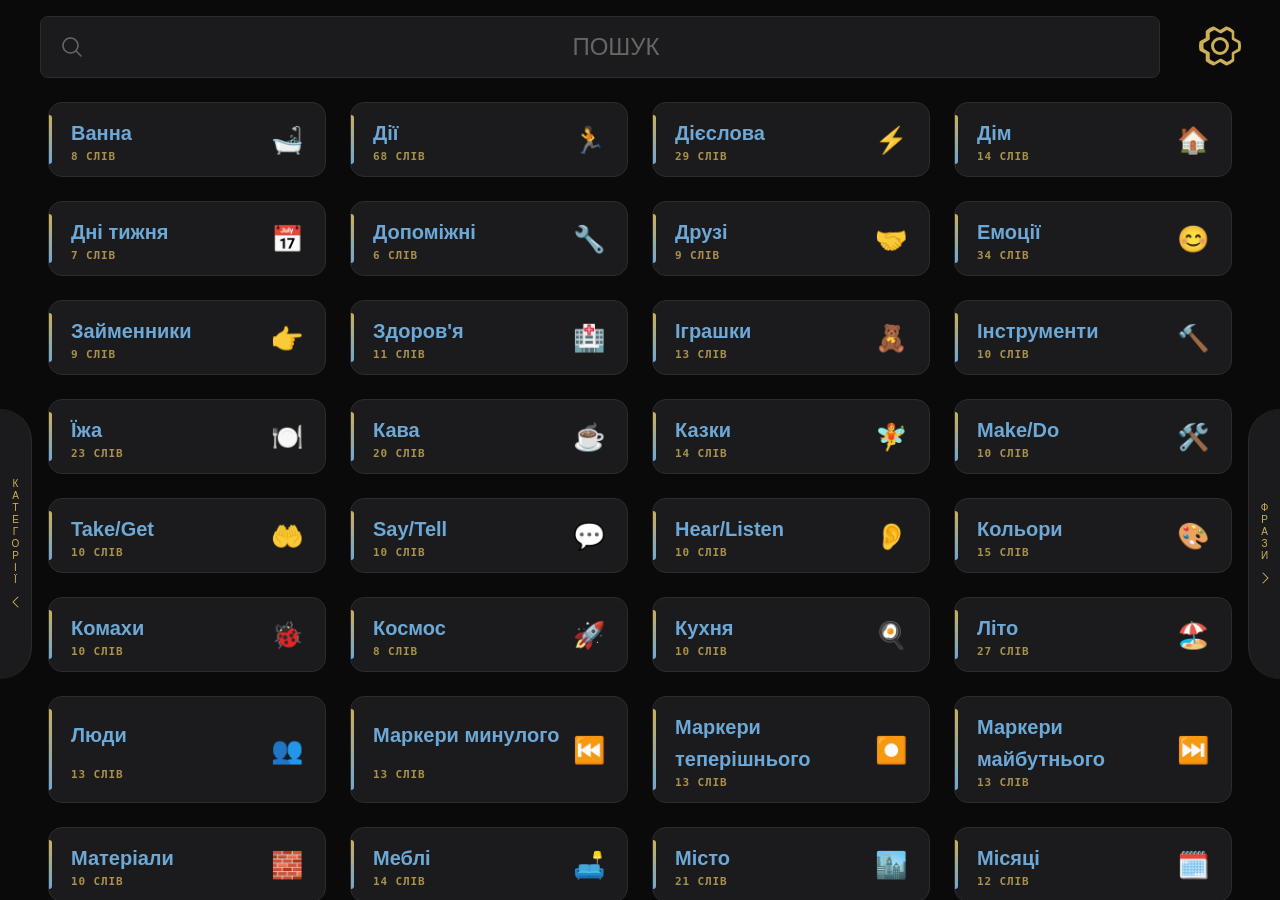
==== commit 1404579f: "Adds words" ====
--- a/index.html
+++ b/index.html
@@ -102,6 +102,7 @@
     <section id="categories" class="category-nav" tabindex="-1">
       <input id="category-search" type="text" placeholder="Пошук категорії…" autocomplete="off">
       <div id="no-results" class="no-results hidden">Не знайдено</div>
+      <a href="#antonyms">Антоніми</a>
       <a href="#bathroom">Ванна</a>
       <a href="#actions">Дії</a>
       <a href="#verbs-b1">Дієслова</a>
@@ -159,6 +160,7 @@
       <a href="#plants">Рослини</a>
       <a href="#world">Світ</a>
       <a href="#holidays">Свята</a>
+      <a href="#strong-adjectives">Сильні прикметники</a>
       <a href="#family">Сім'я</a>
       <a href="#function-words">Службові</a>
       <a href="#sweets">Солодощі</a>
@@ -171,9 +173,11 @@
       <a href="#body">Тіло</a>
       <a href="#transport">Транспорт</a>
       <a href="#farm-animals">Ферма</a>
+      <a href="#formal-written">Формальна мова</a>
       <a href="#shapes">Форми</a>
       <a href="#phrasal-verbs">Фразові дієслова</a>
       <a href="#fruits">Фрукти</a>
+      <a href="#price">Ціни та вартість</a>
       <a href="#time">Час</a>
       <a href="#time-of-day">Час доби</a>
       <a href="#numbers">Числа</a>
@@ -193,7 +197,7 @@
         <div class="start-grid">
         <a class="start-tile" href="#bathroom"><span class="start-tile-icon" aria-hidden="true">🛁</span><span class="start-tile-name">Ванна</span><span class="start-tile-count" data-unit="слів">8</span></a>
         <a class="start-tile" href="#actions"><span class="start-tile-icon" aria-hidden="true">🏃</span><span class="start-tile-name">Дії</span><span class="start-tile-count" data-unit="слів">68</span></a>
-        <a class="start-tile" href="#verbs-b1"><span class="start-tile-icon" aria-hidden="true">⚡</span><span class="start-tile-name">Дієслова</span><span class="start-tile-count" data-unit="слів">20</span></a>
+        <a class="start-tile" href="#verbs-b1"><span class="start-tile-icon" aria-hidden="true">⚡</span><span class="start-tile-name">Дієслова</span><span class="start-tile-count" data-unit="слів">29</span></a>
         <a class="start-tile" href="#home"><span class="start-tile-icon" aria-hidden="true">🏠</span><span class="start-tile-name">Дім</span><span class="start-tile-count" data-unit="слів">14</span></a>
         <a class="start-tile" href="#days"><span class="start-tile-icon" aria-hidden="true">📅</span><span class="start-tile-name">Дні тижня</span><span class="start-tile-count" data-unit="слів">7</span></a>
         <a class="start-tile" href="#helping-verbs"><span class="start-tile-icon" aria-hidden="true">🔧</span><span class="start-tile-name">Допоміжні</span><span class="start-tile-count" data-unit="слів">6</span></a>
@@ -237,7 +241,7 @@
         <a class="start-tile" href="#seasons"><span class="start-tile-icon" aria-hidden="true">🍂</span><span class="start-tile-name">Пори року</span><span class="start-tile-count" data-unit="слів">4</span></a>
         <a class="start-tile" href="#everyday-objects"><span class="start-tile-icon" aria-hidden="true">📦</span><span class="start-tile-name">Предмети</span><span class="start-tile-count" data-unit="слів">17</span></a>
         <a class="start-tile" href="#greetings"><span class="start-tile-icon" aria-hidden="true">👋</span><span class="start-tile-name">Привітання</span><span class="start-tile-count" data-unit="слів">12</span></a>
-        <a class="start-tile" href="#prepositions"><span class="start-tile-icon" aria-hidden="true">🔗</span><span class="start-tile-name">Прийменники</span><span class="start-tile-count" data-unit="слів">19</span></a>
+        <a class="start-tile" href="#prepositions"><span class="start-tile-icon" aria-hidden="true">🔗</span><span class="start-tile-name">Прийменники</span><span class="start-tile-count" data-unit="слів">28</span></a>
         <a class="start-tile" href="#nature"><span class="start-tile-icon" aria-hidden="true">🌳</span><span class="start-tile-name">Природа</span><span class="start-tile-count" data-unit="слів">22</span></a>
         <a class="start-tile" href="#adverbs"><span class="start-tile-icon" aria-hidden="true">🌀</span><span class="start-tile-name">Прислівники</span><span class="start-tile-count" data-unit="слів">57</span></a>
         <a class="start-tile" href="#frequency-adverbs"><span class="start-tile-icon" aria-hidden="true">🔁</span><span class="start-tile-name">Прислівники частоти</span><span class="start-tile-count" data-unit="слів">9</span></a>
@@ -268,6 +272,10 @@
         <a class="start-tile" href="#numbers"><span class="start-tile-icon" aria-hidden="true">🔢</span><span class="start-tile-name">Числа</span><span class="start-tile-count" data-unit="слів">21</span></a>
         <a class="start-tile" href="#school"><span class="start-tile-icon" aria-hidden="true">🎒</span><span class="start-tile-name">Школа</span><span class="start-tile-count" data-unit="слів">19</span></a>
         <a class="start-tile" href="#personality"><span class="start-tile-icon" aria-hidden="true">🙂</span><span class="start-tile-name">Характер</span><span class="start-tile-count" data-unit="слів">33</span></a>
+        <a class="start-tile" href="#antonyms"><span class="start-tile-icon" aria-hidden="true">🔁</span><span class="start-tile-name">Антоніми</span><span class="start-tile-count" data-unit="слів">105</span></a>
+        <a class="start-tile" href="#price"><span class="start-tile-icon" aria-hidden="true">💰</span><span class="start-tile-name">Ціни та вартість</span><span class="start-tile-count" data-unit="слів">18</span></a>
+        <a class="start-tile" href="#strong-adjectives"><span class="start-tile-icon" aria-hidden="true">💪</span><span class="start-tile-name">Сильні прикметники</span><span class="start-tile-count" data-unit="слів">30</span></a>
+        <a class="start-tile" href="#formal-written"><span class="start-tile-icon" aria-hidden="true">🎩</span><span class="start-tile-name">Формальна мова</span><span class="start-tile-count" data-unit="слів">28</span></a>
         </div>
       </div>
 
@@ -713,6 +721,30 @@
         <hr>
       </div>
       <ul class="words hidden-section" id="words-markers-future"></ul>
+
+      <div class="divider hidden-section" id="antonyms">
+        <hr><span>Антоніми — Opposites</span>
+        <hr>
+      </div>
+      <ul class="words hidden-section" id="words-antonyms"></ul>
+
+      <div class="divider hidden-section" id="price">
+        <hr><span>Ціни та вартість — Price &amp; Value</span>
+        <hr>
+      </div>
+      <ul class="words hidden-section" id="words-price"></ul>
+
+      <div class="divider hidden-section" id="strong-adjectives">
+        <hr><span>Сильні прикметники — Strong Adjectives</span>
+        <hr>
+      </div>
+      <ul class="words hidden-section" id="words-strong-adjectives"></ul>
+
+      <div class="divider hidden-section" id="formal-written">
+        <hr><span>Формальна мова — Formal &amp; Written</span>
+        <hr>
+      </div>
+      <ul class="words hidden-section" id="words-formal-written"></ul>
 
       <div class="divider hidden-section" id="numbers">
         <hr><span>Числа — Numbers</span>
@@ -750,6 +782,12 @@
         <a class="start-tile" href="#phrase-everyday"><span class="start-tile-icon" aria-hidden="true">☕</span><span class="start-tile-name">Побутове спілкування</span><span class="start-tile-count" data-unit="фраз">20</span></a>
         <a class="start-tile" href="#phrase-appraisal"><span class="start-tile-icon" aria-hidden="true">👏</span><span class="start-tile-name">Оцінка та побажання</span><span class="start-tile-count" data-unit="фраз">16</span></a>
         <a class="start-tile" href="#phrase-tenses"><span class="start-tile-icon" aria-hidden="true">🕰️</span><span class="start-tile-name">Таблиця часів</span><span class="start-tile-count" data-unit="фраз">12</span></a>
+        <a class="start-tile" href="#phrase-pro"><span class="start-tile-icon" aria-hidden="true">😎</span><span class="start-tile-name">Кажи як профі</span><span class="start-tile-count" data-unit="фраз">61</span></a>
+        <a class="start-tile" href="#phrase-polite"><span class="start-tile-icon" aria-hidden="true">🙏</span><span class="start-tile-name">Ввічливе прохання</span><span class="start-tile-count" data-unit="фраз">51</span></a>
+        <a class="start-tile" href="#phrase-replies"><span class="start-tile-icon" aria-hidden="true">⚡</span><span class="start-tile-name">Короткі відповіді</span><span class="start-tile-count" data-unit="фраз">58</span></a>
+        <a class="start-tile" href="#phrase-advanced"><span class="start-tile-icon" aria-hidden="true">🚀</span><span class="start-tile-name">Просунуті фрази</span><span class="start-tile-count" data-unit="фраз">43</span></a>
+        <a class="start-tile" href="#phrase-units"><span class="start-tile-icon" aria-hidden="true">⏱️</span><span class="start-tile-name">Одиниці часу</span><span class="start-tile-count" data-unit="фраз">30</span></a>
+        <a class="start-tile" href="#phrase-degree"><span class="start-tile-icon" aria-hidden="true">📊</span><span class="start-tile-name">Ступені порівняння</span><span class="start-tile-count" data-unit="фраз">24</span></a>
         </div>
       </div>
 
@@ -857,6 +895,118 @@
         <li onclick="playWord(this)" class="tense-past"><span class="aspect" data-tense="Past">Perfect Continuous<span class="aspect-uk">триває й досі</span></span><span class="en">I <mark class="key">had been eating</mark> an apple.</span><span class="uk">Я їв яблуко певний час (до моменту в минулому).</span><span class="play-btn"></span></li>
         <li onclick="playWord(this)" class="tense-present"><span class="aspect" data-tense="Present">Perfect Continuous<span class="aspect-uk">триває й досі</span></span><span class="en">I <mark class="key">have been eating</mark> an apple.</span><span class="uk">Я їм яблуко вже певний час.</span><span class="play-btn"></span></li>
         <li onclick="playWord(this)" class="tense-future"><span class="aspect" data-tense="Future">Perfect Continuous<span class="aspect-uk">триває й досі</span></span><span class="en">I <mark class="key">will have been eating</mark> an apple.</span><span class="uk">Я їстиму яблуко вже певний час.</span><span class="play-btn"></span></li>
+      </ul>
+
+      <div class="divider hidden-section" id="phrase-pro">
+        <hr><span>Кажи як профі — Normal vs Pro</span>
+        <hr>
+      </div>
+      <ul class="phrase hidden-section" id="phrases-pro"></ul>
+
+      <div class="divider hidden-section" id="phrase-polite">
+        <hr><span>Ввічливе прохання — Polite Requests</span>
+        <hr>
+      </div>
+      <ul class="phrase hidden-section" id="phrases-polite"></ul>
+
+      <div class="divider hidden-section" id="phrase-replies">
+        <hr><span>Короткі відповіді — Short Replies</span>
+        <hr>
+      </div>
+      <ul class="phrase hidden-section" id="phrases-replies"></ul>
+
+      <div class="divider hidden-section" id="phrase-advanced">
+        <hr><span>Просунуті фрази — Advanced Phrases</span>
+        <hr>
+      </div>
+      <ul class="phrase hidden-section" id="phrases-advanced"></ul>
+
+      <div class="divider hidden-section" id="phrase-units">
+        <hr><span>Одиниці часу — Units of Time</span>
+        <hr>
+      </div>
+      <ul class="phrase hidden-section" id="phrases-units"></ul>
+
+      <div class="divider hidden-section" id="phrase-degree">
+        <hr><span>Ступені порівняння — Degrees of Comparison</span>
+        <hr>
+      </div>
+      <ul class="phrase tense-grid hidden-section" id="phrases-degree" data-static>
+        <li class="tense-head" aria-hidden="true">Positive<span class="tense-head-uk">Звичайний</span></li>
+        <li class="tense-head" aria-hidden="true">Comparative<span class="tense-head-uk">Вищий</span></li>
+        <li class="tense-head" aria-hidden="true">Superlative<span class="tense-head-uk">Найвищий</span></li>
+        <li onclick="playWord(this)" class="tense-past"><span class="en">good</span><span class="uk">хороший</span><span class="play-btn"></span></li>
+        <li onclick="playWord(this)" class="tense-present"><span class="en">better</span><span class="uk">кращий</span><span class="play-btn"></span></li>
+        <li onclick="playWord(this)" class="tense-future"><span class="en">best</span><span class="uk">найкращий</span><span class="play-btn"></span></li>
+        <li onclick="playWord(this)" class="tense-past"><span class="en">bad</span><span class="uk">поганий</span><span class="play-btn"></span></li>
+        <li onclick="playWord(this)" class="tense-present"><span class="en">worse</span><span class="uk">гірший</span><span class="play-btn"></span></li>
+        <li onclick="playWord(this)" class="tense-future"><span class="en">worst</span><span class="uk">найгірший</span><span class="play-btn"></span></li>
+        <li onclick="playWord(this)" class="tense-past"><span class="en">beautiful</span><span class="uk">гарний</span><span class="play-btn"></span></li>
+        <li onclick="playWord(this)" class="tense-present"><span class="en">more beautiful</span><span class="uk">гарніший</span><span class="play-btn"></span></li>
+        <li onclick="playWord(this)" class="tense-future"><span class="en">most beautiful</span><span class="uk">найгарніший</span><span class="play-btn"></span></li>
+        <li onclick="playWord(this)" class="tense-past"><span class="en">important</span><span class="uk">важливий</span><span class="play-btn"></span></li>
+        <li onclick="playWord(this)" class="tense-present"><span class="en">more important</span><span class="uk">важливіший</span><span class="play-btn"></span></li>
+        <li onclick="playWord(this)" class="tense-future"><span class="en">most important</span><span class="uk">найважливіший</span><span class="play-btn"></span></li>
+        <li onclick="playWord(this)" class="tense-past"><span class="en">high</span><span class="uk">високий</span><span class="play-btn"></span></li>
+        <li onclick="playWord(this)" class="tense-present"><span class="en">higher</span><span class="uk">вищий</span><span class="play-btn"></span></li>
+        <li onclick="playWord(this)" class="tense-future"><span class="en">highest</span><span class="uk">найвищий</span><span class="play-btn"></span></li>
+        <li onclick="playWord(this)" class="tense-past"><span class="en">long</span><span class="uk">довгий</span><span class="play-btn"></span></li>
+        <li onclick="playWord(this)" class="tense-present"><span class="en">longer</span><span class="uk">довший</span><span class="play-btn"></span></li>
+        <li onclick="playWord(this)" class="tense-future"><span class="en">longest</span><span class="uk">найдовший</span><span class="play-btn"></span></li>
+        <li onclick="playWord(this)" class="tense-past"><span class="en">tall</span><span class="uk">високий (на зріст)</span><span class="play-btn"></span></li>
+        <li onclick="playWord(this)" class="tense-present"><span class="en">taller</span><span class="uk">вищий</span><span class="play-btn"></span></li>
+        <li onclick="playWord(this)" class="tense-future"><span class="en">tallest</span><span class="uk">найвищий</span><span class="play-btn"></span></li>
+        <li onclick="playWord(this)" class="tense-past"><span class="en">short</span><span class="uk">короткий</span><span class="play-btn"></span></li>
+        <li onclick="playWord(this)" class="tense-present"><span class="en">shorter</span><span class="uk">коротший</span><span class="play-btn"></span></li>
+        <li onclick="playWord(this)" class="tense-future"><span class="en">shortest</span><span class="uk">найкоротший</span><span class="play-btn"></span></li>
+        <li onclick="playWord(this)" class="tense-past"><span class="en">soft</span><span class="uk">м'який</span><span class="play-btn"></span></li>
+        <li onclick="playWord(this)" class="tense-present"><span class="en">softer</span><span class="uk">м'якший</span><span class="play-btn"></span></li>
+        <li onclick="playWord(this)" class="tense-future"><span class="en">softest</span><span class="uk">найм'якший</span><span class="play-btn"></span></li>
+        <li onclick="playWord(this)" class="tense-past"><span class="en">deep</span><span class="uk">глибокий</span><span class="play-btn"></span></li>
+        <li onclick="playWord(this)" class="tense-present"><span class="en">deeper</span><span class="uk">глибший</span><span class="play-btn"></span></li>
+        <li onclick="playWord(this)" class="tense-future"><span class="en">deepest</span><span class="uk">найглибший</span><span class="play-btn"></span></li>
+        <li onclick="playWord(this)" class="tense-past"><span class="en">happy</span><span class="uk">щасливий</span><span class="play-btn"></span></li>
+        <li onclick="playWord(this)" class="tense-present"><span class="en">happier</span><span class="uk">щасливіший</span><span class="play-btn"></span></li>
+        <li onclick="playWord(this)" class="tense-future"><span class="en">happiest</span><span class="uk">найщасливіший</span><span class="play-btn"></span></li>
+        <li onclick="playWord(this)" class="tense-past"><span class="en">clever</span><span class="uk">розумний</span><span class="play-btn"></span></li>
+        <li onclick="playWord(this)" class="tense-present"><span class="en">cleverer</span><span class="uk">розумніший</span><span class="play-btn"></span></li>
+        <li onclick="playWord(this)" class="tense-future"><span class="en">cleverest</span><span class="uk">найрозумніший</span><span class="play-btn"></span></li>
+        <li onclick="playWord(this)" class="tense-past"><span class="en">hot</span><span class="uk">гарячий</span><span class="play-btn"></span></li>
+        <li onclick="playWord(this)" class="tense-present"><span class="en">hotter</span><span class="uk">гарячіший</span><span class="play-btn"></span></li>
+        <li onclick="playWord(this)" class="tense-future"><span class="en">hottest</span><span class="uk">найгарячіший</span><span class="play-btn"></span></li>
+        <li onclick="playWord(this)" class="tense-past"><span class="en">cold</span><span class="uk">холодний</span><span class="play-btn"></span></li>
+        <li onclick="playWord(this)" class="tense-present"><span class="en">colder</span><span class="uk">холодніший</span><span class="play-btn"></span></li>
+        <li onclick="playWord(this)" class="tense-future"><span class="en">coldest</span><span class="uk">найхолодніший</span><span class="play-btn"></span></li>
+        <li onclick="playWord(this)" class="tense-past"><span class="en">rich</span><span class="uk">багатий</span><span class="play-btn"></span></li>
+        <li onclick="playWord(this)" class="tense-present"><span class="en">richer</span><span class="uk">багатший</span><span class="play-btn"></span></li>
+        <li onclick="playWord(this)" class="tense-future"><span class="en">richest</span><span class="uk">найбагатший</span><span class="play-btn"></span></li>
+        <li onclick="playWord(this)" class="tense-past"><span class="en">poor</span><span class="uk">бідний</span><span class="play-btn"></span></li>
+        <li onclick="playWord(this)" class="tense-present"><span class="en">poorer</span><span class="uk">бідніший</span><span class="play-btn"></span></li>
+        <li onclick="playWord(this)" class="tense-future"><span class="en">poorest</span><span class="uk">найбідніший</span><span class="play-btn"></span></li>
+        <li onclick="playWord(this)" class="tense-past"><span class="en">heavy</span><span class="uk">важкий</span><span class="play-btn"></span></li>
+        <li onclick="playWord(this)" class="tense-present"><span class="en">heavier</span><span class="uk">важчий</span><span class="play-btn"></span></li>
+        <li onclick="playWord(this)" class="tense-future"><span class="en">heaviest</span><span class="uk">найважчий</span><span class="play-btn"></span></li>
+        <li onclick="playWord(this)" class="tense-past"><span class="en">light</span><span class="uk">легкий</span><span class="play-btn"></span></li>
+        <li onclick="playWord(this)" class="tense-present"><span class="en">lighter</span><span class="uk">легший</span><span class="play-btn"></span></li>
+        <li onclick="playWord(this)" class="tense-future"><span class="en">lightest</span><span class="uk">найлегший</span><span class="play-btn"></span></li>
+        <li onclick="playWord(this)" class="tense-past"><span class="en">brave</span><span class="uk">сміливий</span><span class="play-btn"></span></li>
+        <li onclick="playWord(this)" class="tense-present"><span class="en">braver</span><span class="uk">сміливіший</span><span class="play-btn"></span></li>
+        <li onclick="playWord(this)" class="tense-future"><span class="en">bravest</span><span class="uk">найсміливіший</span><span class="play-btn"></span></li>
+        <li onclick="playWord(this)" class="tense-past"><span class="en">sweet</span><span class="uk">солодкий</span><span class="play-btn"></span></li>
+        <li onclick="playWord(this)" class="tense-present"><span class="en">sweeter</span><span class="uk">солодший</span><span class="play-btn"></span></li>
+        <li onclick="playWord(this)" class="tense-future"><span class="en">sweetest</span><span class="uk">найсолодший</span><span class="play-btn"></span></li>
+        <li onclick="playWord(this)" class="tense-past"><span class="en">little</span><span class="uk">малий</span><span class="play-btn"></span></li>
+        <li onclick="playWord(this)" class="tense-present"><span class="en">less</span><span class="uk">менший</span><span class="play-btn"></span></li>
+        <li onclick="playWord(this)" class="tense-future"><span class="en">least</span><span class="uk">найменший</span><span class="play-btn"></span></li>
+        <li onclick="playWord(this)" class="tense-past"><span class="en">many / much</span><span class="uk">багато</span><span class="play-btn"></span></li>
+        <li onclick="playWord(this)" class="tense-present"><span class="en">more</span><span class="uk">більше</span><span class="play-btn"></span></li>
+        <li onclick="playWord(this)" class="tense-future"><span class="en">most</span><span class="uk">найбільше</span><span class="play-btn"></span></li>
+        <li onclick="playWord(this)" class="tense-past"><span class="en">far</span><span class="uk">далекий</span><span class="play-btn"></span></li>
+        <li onclick="playWord(this)" class="tense-present"><span class="en">farther</span><span class="uk">дальший</span><span class="play-btn"></span></li>
+        <li onclick="playWord(this)" class="tense-future"><span class="en">farthest</span><span class="uk">найдальший</span><span class="play-btn"></span></li>
+        <li onclick="playWord(this)" class="tense-past"><span class="en">late</span><span class="uk">пізній</span><span class="play-btn"></span></li>
+        <li onclick="playWord(this)" class="tense-present"><span class="en">later</span><span class="uk">пізніший</span><span class="play-btn"></span></li>
+        <li onclick="playWord(this)" class="tense-future"><span class="en">latest</span><span class="uk">найпізніший</span><span class="play-btn"></span></li>
       </ul>
     </section>
     <button id="phrases-btn" class="to-phrases" aria-label="Forward">
@@ -883,6 +1033,12 @@
       <a href="#phrase-everyday">Побутове спілкування</a>
       <a href="#phrase-appraisal">Оцінка та побажання</a>
       <a href="#phrase-tenses">Таблиця часів</a>
+      <a href="#phrase-pro">Кажи як профі</a>
+      <a href="#phrase-polite">Ввічливе прохання</a>
+      <a href="#phrase-replies">Короткі відповіді</a>
+      <a href="#phrase-advanced">Просунуті фрази</a>
+      <a href="#phrase-units">Одиниці часу</a>
+      <a href="#phrase-degree">Ступені порівняння</a>
     </section>
   </main>
 
--- a/styles.css
+++ b/styles.css
@@ -17,6 +17,10 @@
 }
 
 body {
+  display: grid;
+  grid-template-rows: auto 1fr;
+  height: 100dvh;
+  overflow: hidden;
   timeline-scope: --phrases-view;
   font-family: -apple-system, BlinkMacSystemFont, 'Segoe UI', sans-serif;
   background: #0a0a0b;
@@ -76,7 +80,7 @@
   scrollbar-width: none;
   overflow-y: clip;
   scroll-snap-type: x mandatory;
-  max-height: 90dvh;
+  min-height: 0;
 }
 
 .category-nav {
@@ -474,7 +478,7 @@
   overflow-y: scroll;
   overflow-x: hidden;
   position: relative;
-  padding: 0 3rem;
+  padding: 0 3rem 4rem;
   outline: none;
 }
 
@@ -642,7 +646,7 @@
   overflow-x: hidden;
   scrollbar-width: none;
   position: relative;
-  padding: 0 3rem;
+  padding: 0 3rem 4rem;
   outline: none;
 }
 
@@ -1004,7 +1008,7 @@
 
   & li:not(.tense-head) {
     display: block;
-    padding: 14px 16px 58px;
+    padding: 14px 64px 14px 22px;
 
     & > span:not(.play-btn) {
       display: block;
@@ -1046,8 +1050,6 @@
   }
 
   & .en {
-    font-size: clamp(0.85rem, 1.8vw, 1.05rem);
-    line-height: 1.35;
     margin-bottom: 4px;
 
     & .key {
@@ -1061,18 +1063,6 @@
     }
   }
 
-  & .uk {
-    font-size: clamp(0.72rem, 1.5vw, 0.85rem);
-    line-height: 1.4;
-  }
-
-  & .play-btn {
-    top: auto;
-    bottom: 10px;
-    right: 12px;
-    transform: none;
-  }
-
   @media (max-width: 40rem) {
     grid-template-columns: minmax(0, 1fr);
 
@@ -1080,23 +1070,9 @@
       display: none;
     }
 
-    & li:not(.tense-head) {
-      padding: 12px 56px 12px 18px;
-    }
-
-    & .en {
-      margin-bottom: 2px;
-    }
-
     & .aspect::before {
       content: attr(data-tense) ' · ';
     }
 
-    & .play-btn {
-      top: 50%;
-      bottom: auto;
-      right: 14px;
-      transform: translateY(-50%);
-    }
-  }
-}
+  }
+}
